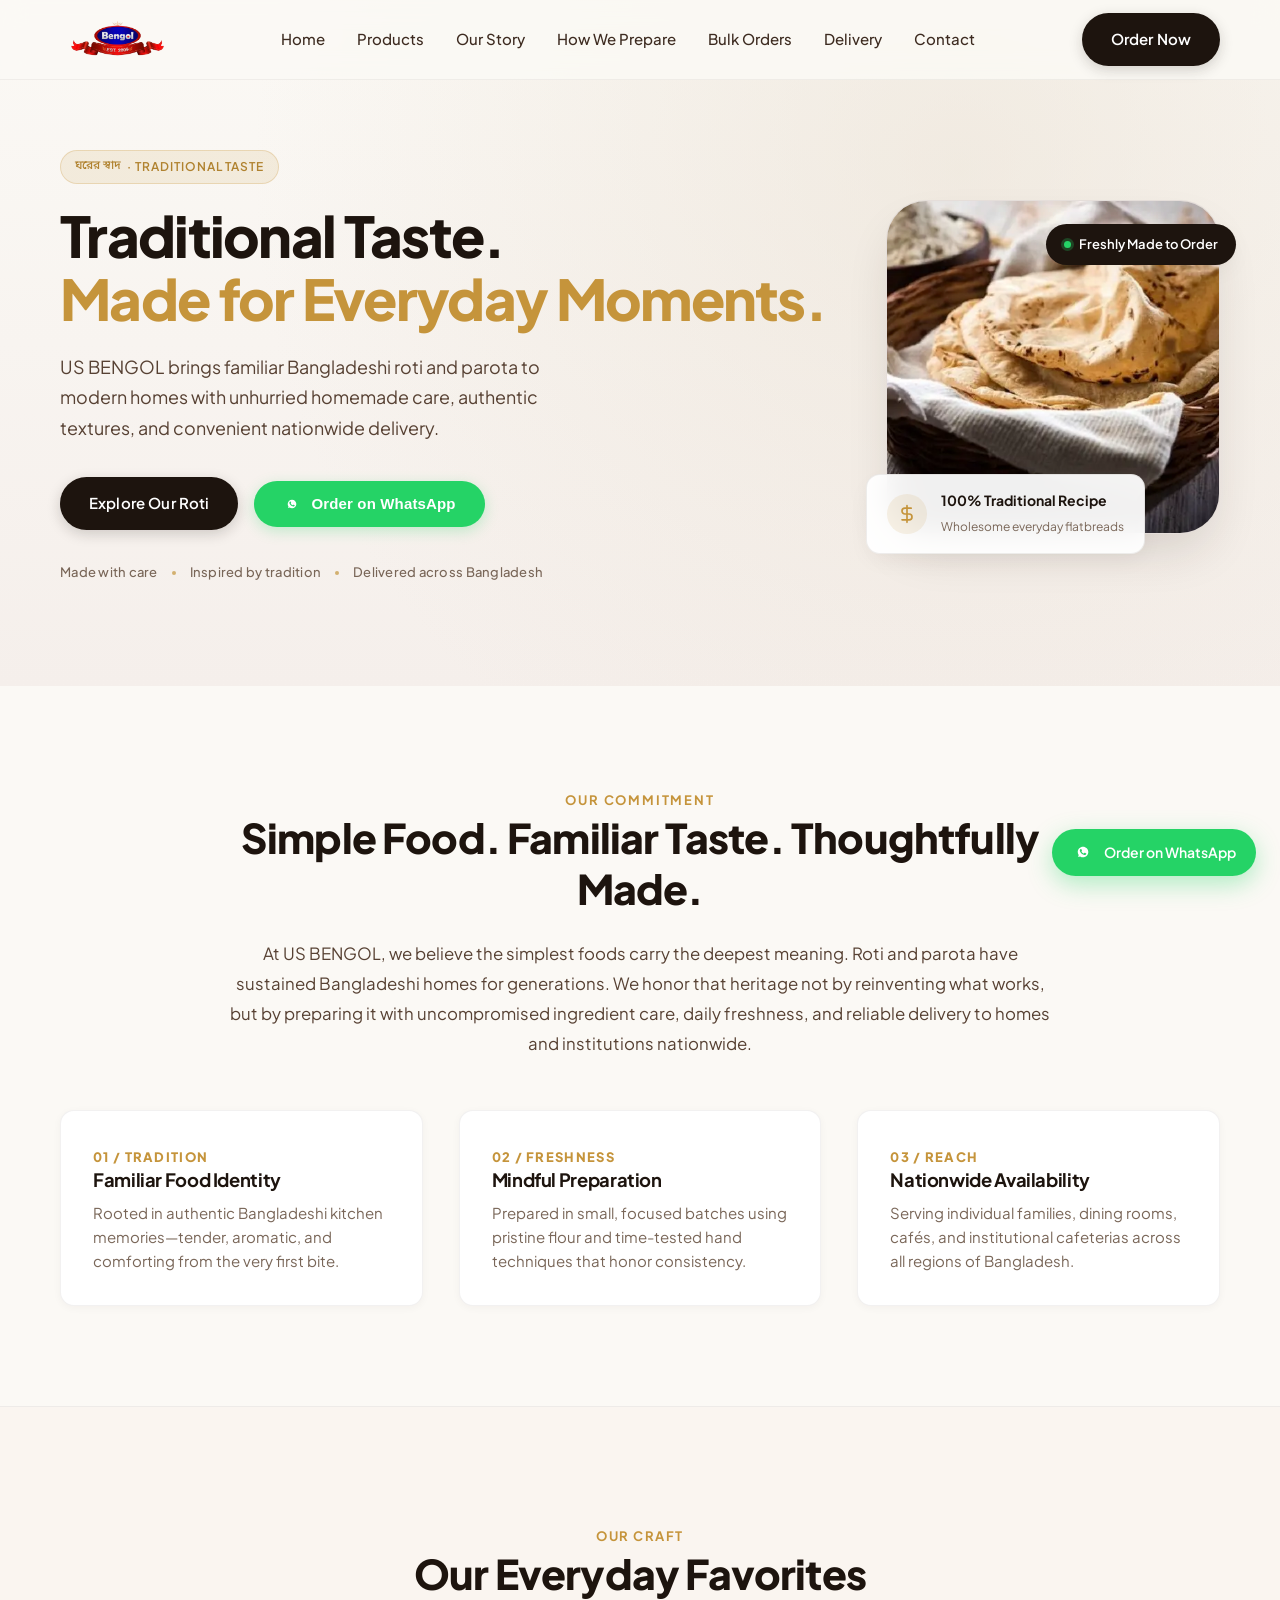
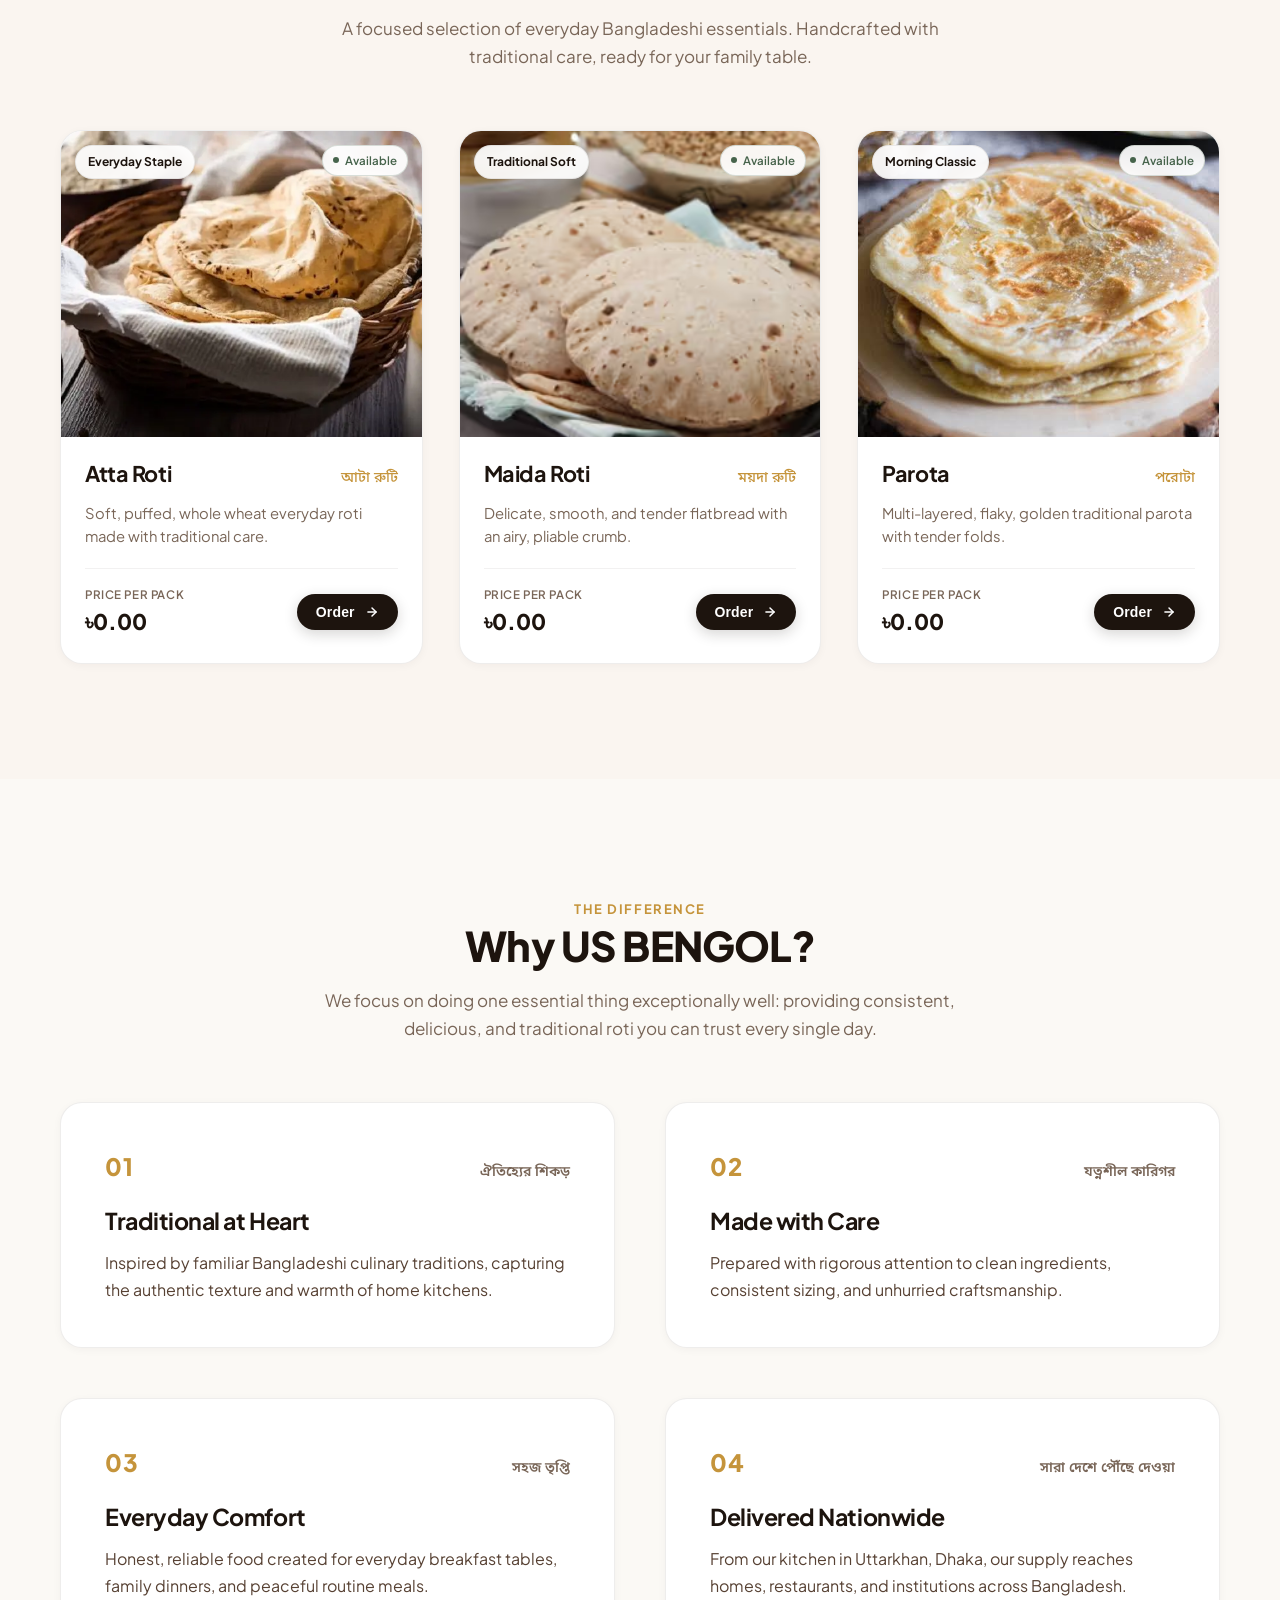
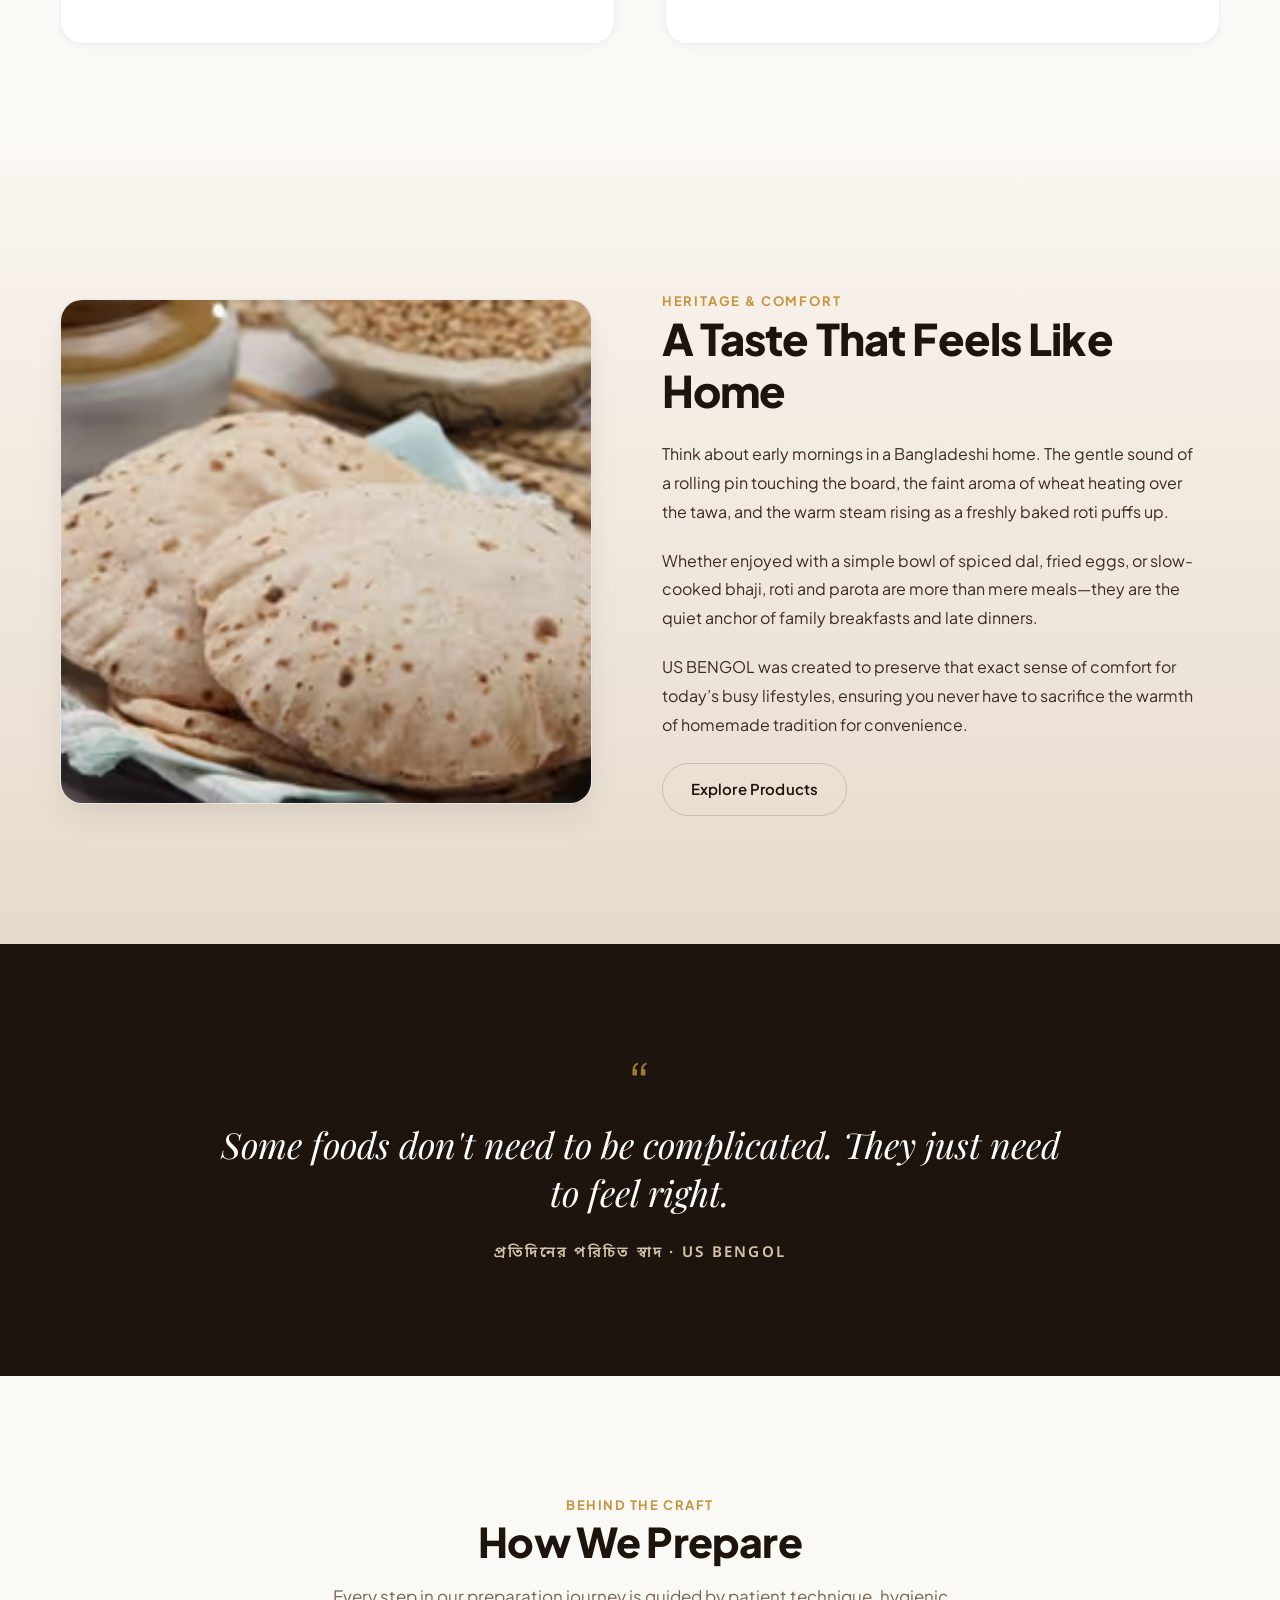
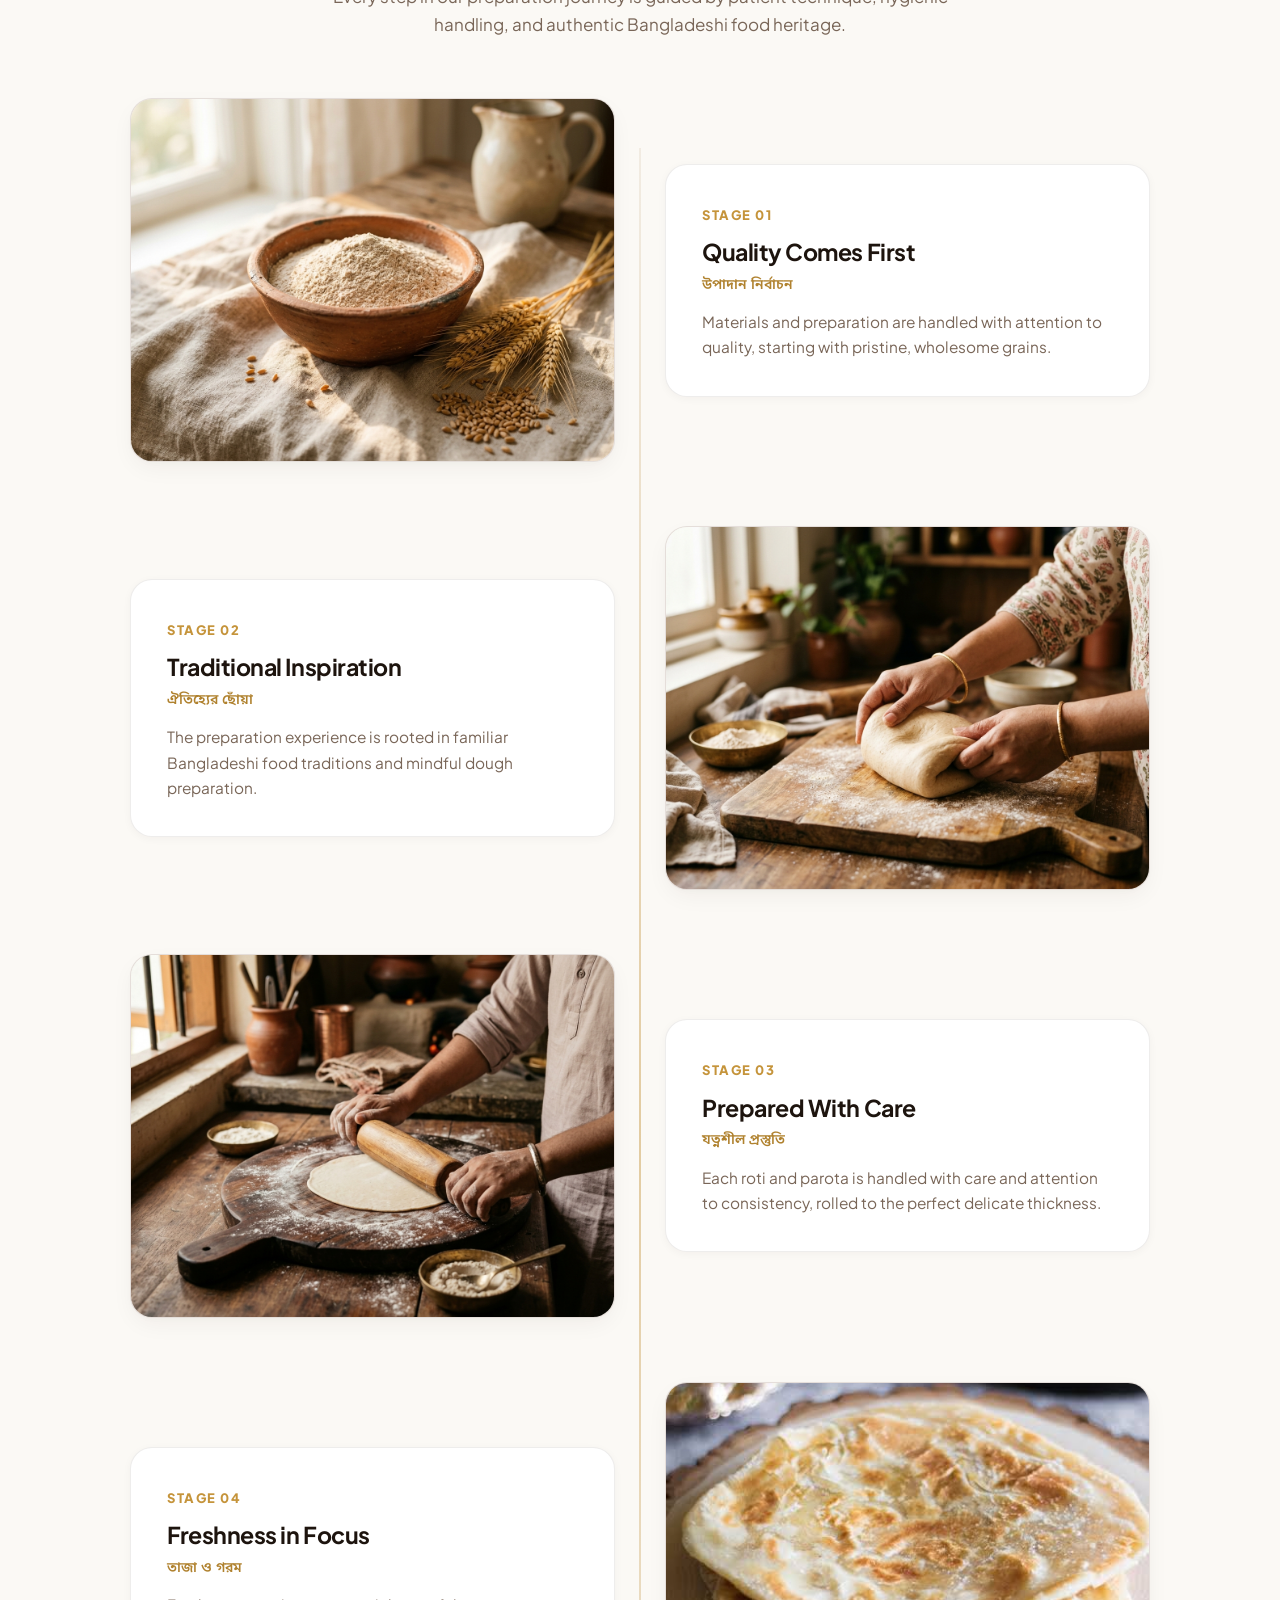
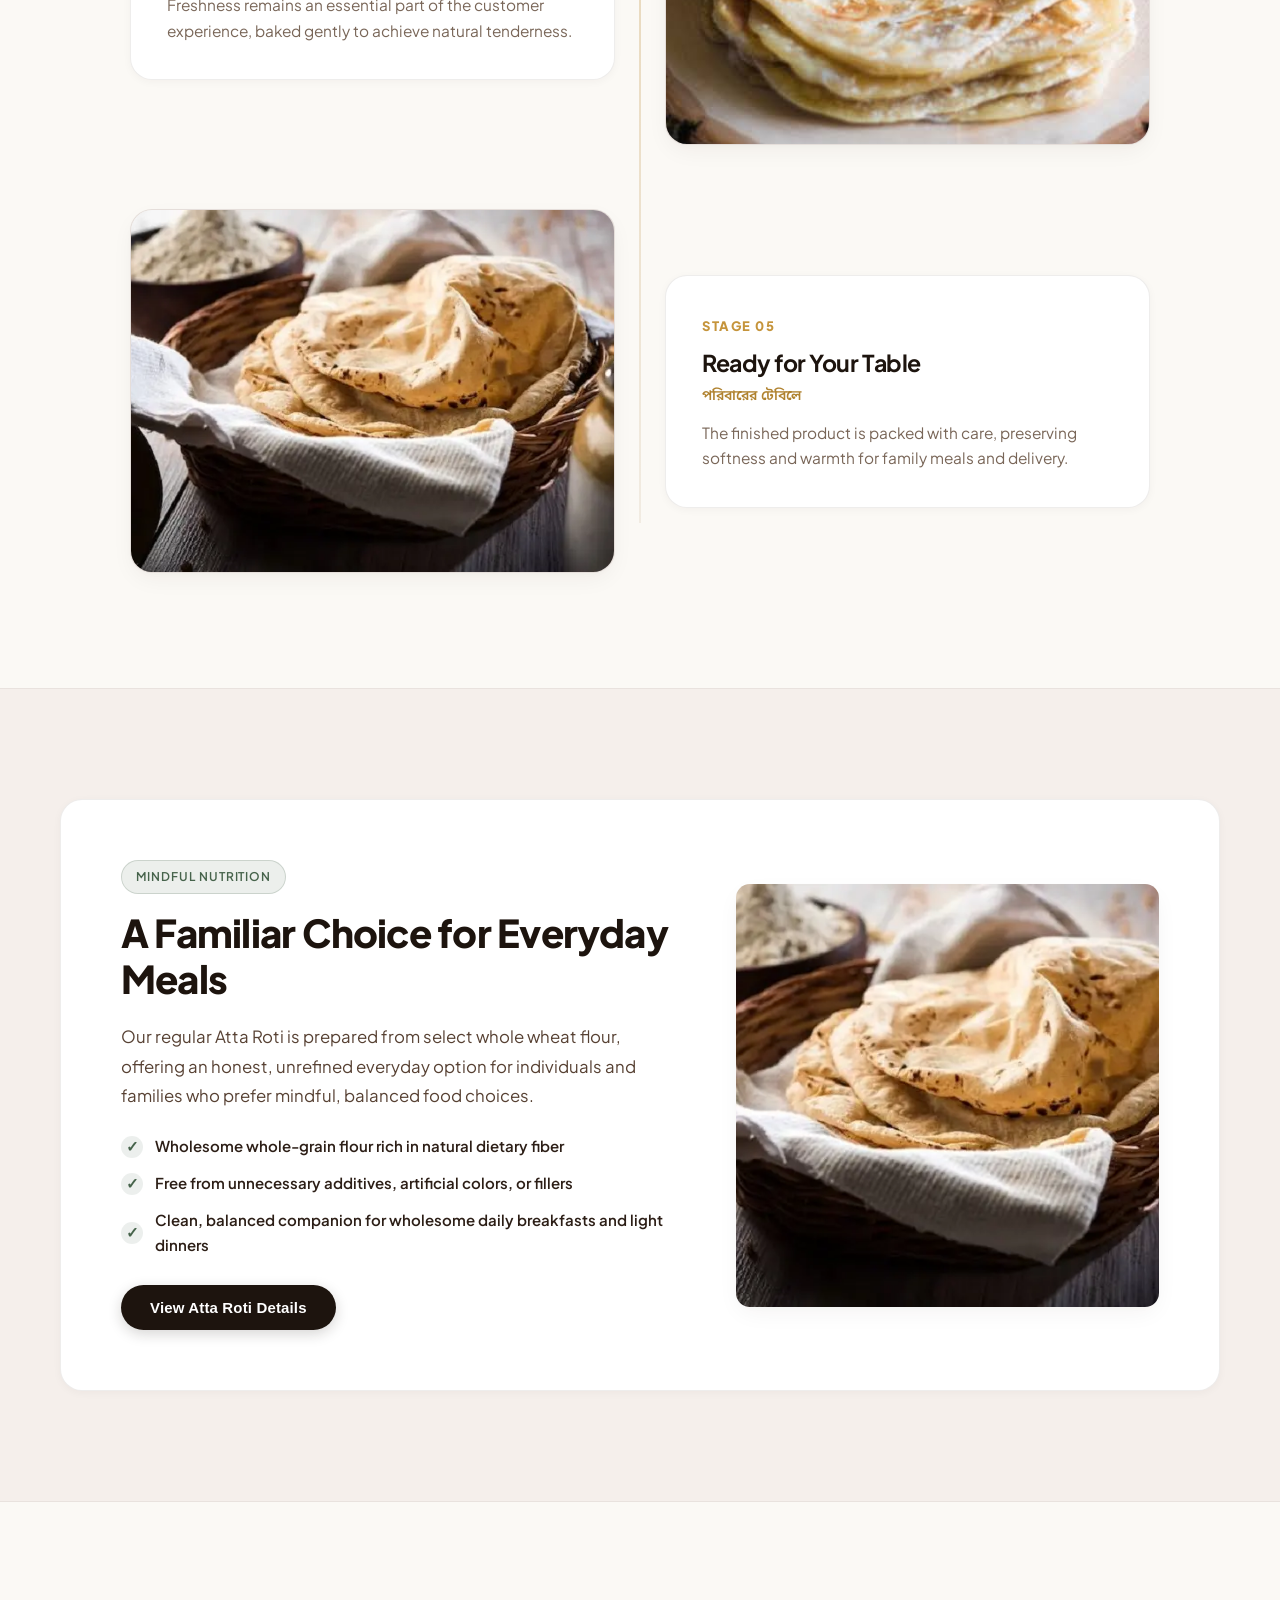
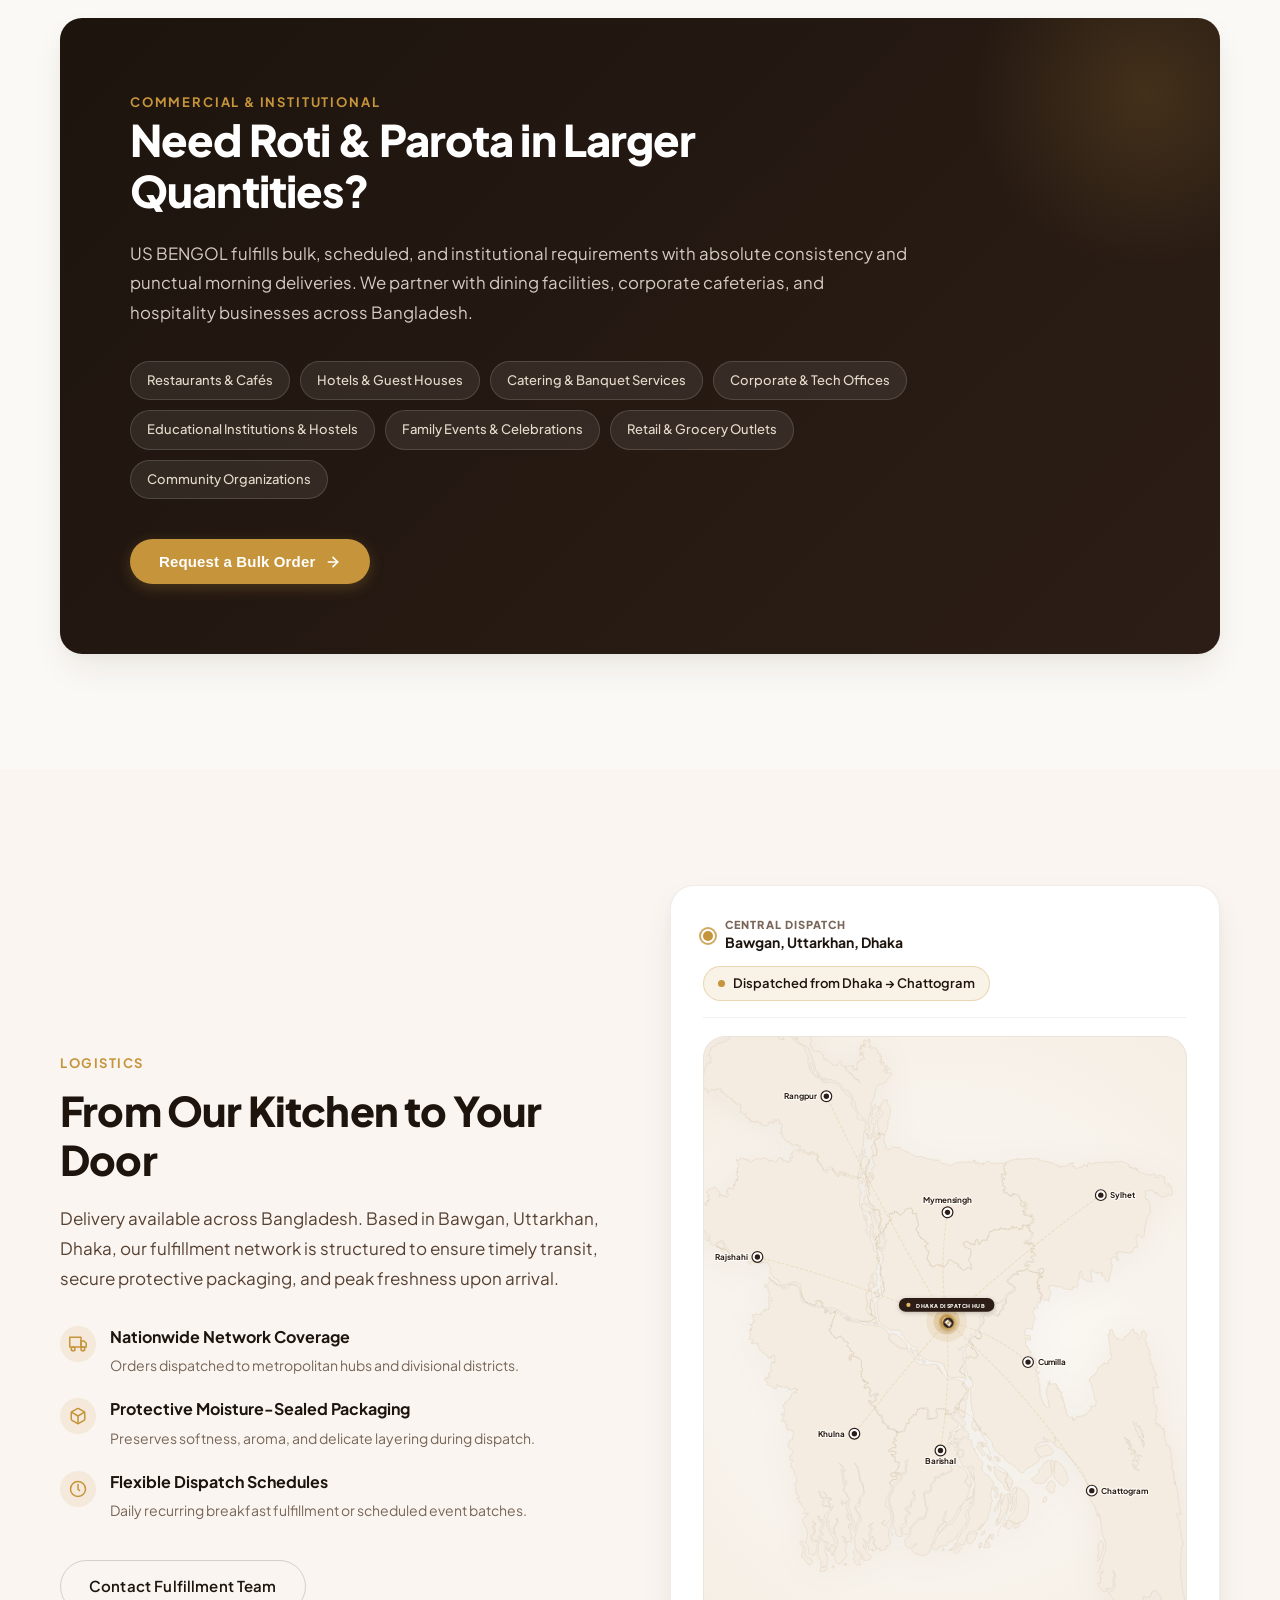
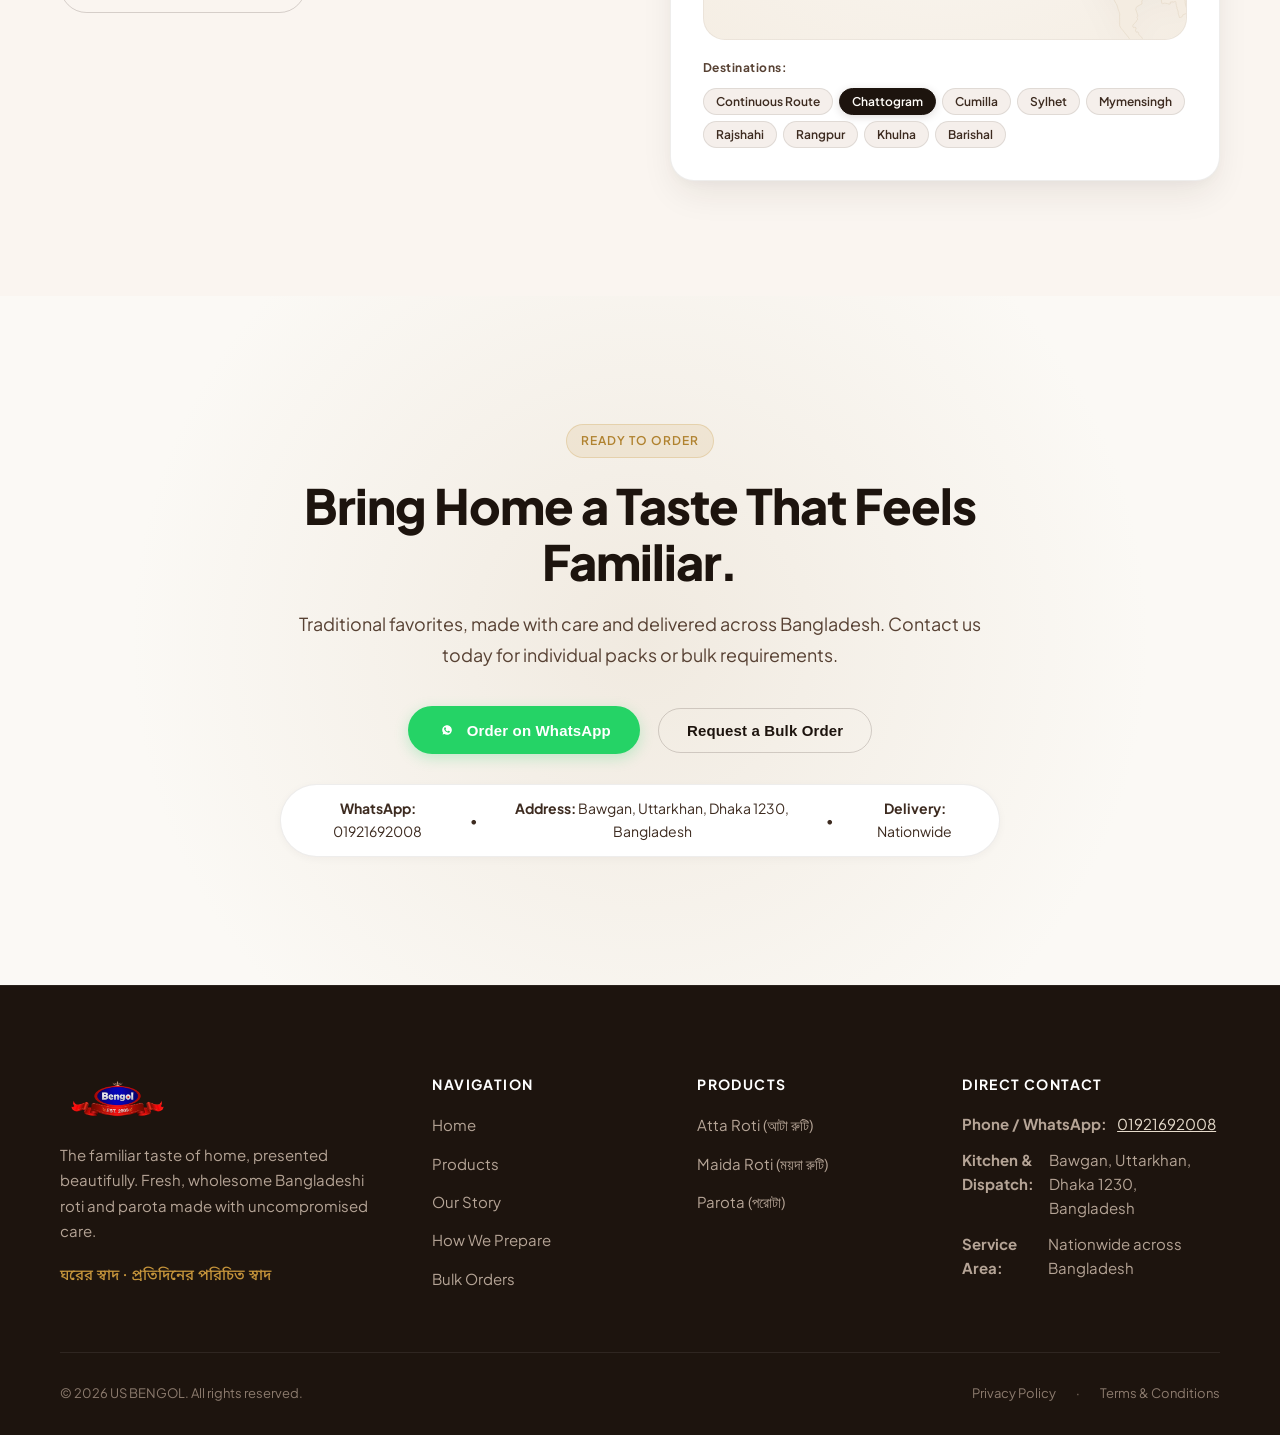
==== index.html @ 01bf0b18 "map change" ====
<!DOCTYPE html>
<html lang="en">
<head>
  <meta charset="UTF-8">
  <meta name="viewport" content="width=device-width, initial-scale=1.0">
  <title>US BENGOL | Traditional Bangladeshi Roti & Parota</title>
  
  <!-- Primary Meta Tags -->
  <meta name="title" content="US BENGOL | Traditional Bangladeshi Roti & Parota">
  <meta name="description" content="US BENGOL brings the familiar taste of homemade Bangladeshi roti and parota to modern dining tables. Freshly prepared Atta Roti, Maida Roti, and Parota delivered across Bangladesh.">
  <meta name="keywords" content="traditional roti, atta roti, maida roti, parota, bangladeshi homemade food, fresh roti delivery bangladesh, us bengol">
  <meta name="author" content="US BENGOL">
  <meta name="robots" content="index, follow">
  <link rel="canonical" href="https://usbengol.com/">

  <!-- Open Graph / Facebook -->
  <meta property="og:type" content="website">
  <meta property="og:url" content="https://usbengol.com/">
  <meta property="og:title" content="US BENGOL | Traditional Bangladeshi Roti & Parota">
  <meta property="og:description" content="The familiar taste of home, presented beautifully. Fresh Atta Roti, Maida Roti, and Parota delivered nationwide across Bangladesh.">
  <meta property="og:image" content="images/logo.png">

  <!-- Twitter -->
  <meta property="twitter:card" content="summary_large_image">
  <meta property="twitter:url" content="https://usbengol.com/">
  <meta property="twitter:title" content="US BENGOL | Traditional Bangladeshi Roti & Parota">
  <meta property="twitter:description" content="The familiar taste of home, presented beautifully. Fresh Atta Roti, Maida Roti, and Parota delivered nationwide across Bangladesh.">
  <meta property="twitter:image" content="images/logo.png">

  <!-- Favicon -->
  <link rel="icon" type="image/png" href="images/logo.png">
  <link rel="apple-touch-icon" href="images/logo.png">

  <!-- Google Fonts: Plus Jakarta Sans & Noto Sans Bengali -->
  <link rel="preconnect" href="https://fonts.googleapis.com">
  <link rel="preconnect" href="https://fonts.gstatic.com" crossorigin>
  <link href="https://fonts.googleapis.com/css2?family=Noto+Sans+Bengali:wght@400;500;600;700&family=Playfair+Display:ital,wght@0,500;0,600;1,400;1,600&family=Plus+Jakarta+Sans:wght@400;500;600;700;800&display=swap" rel="stylesheet">

  <!-- Stylesheets -->
  <link rel="stylesheet" href="css/style.css">
  <link rel="stylesheet" href="css/responsive.css">

  <!-- Structured Data (JSON-LD) for LocalBusiness / FoodEstablishment -->
  <script type="application/ld+json">
  {
    "@context": "https://schema.org",
    "@type": "FoodEstablishment",
    "name": "US BENGOL",
    "image": "https://usbengol.com/images/logo.png",
    "telephone": "+8801921692008",
    "address": {
      "@type": "PostalAddress",
      "streetAddress": "Bawgan, Uttarkhan",
      "addressLocality": "Dhaka",
      "postalCode": "1230",
      "addressCountry": "BD"
    },
    "servesCuisine": "Bangladeshi Traditional",
    "priceRange": "$",
    "hasMenu": {
      "@type": "Menu",
      "hasMenuItem": [
        {
          "@type": "MenuItem",
          "name": "Atta Roti",
          "description": "Traditional whole-wheat roti, soft, puffed and wholesome."
        },
        {
          "@type": "MenuItem",
          "name": "Maida Roti",
          "description": "Delicate, tender white-flour flatbread."
        },
        {
          "@type": "MenuItem",
          "name": "Parota",
          "description": "Crispy golden layered traditional parota."
        }
      ]
    }
  }
  </script>
</head>
<body>
  <!-- Accessibility Skip Link -->
  <a href="#main-content" class="skip-link">Skip to main content</a>

  <!-- =========================================================================
       1. NAVBAR
       ========================================================================= -->
  <header class="navbar" id="navbar">
    <div class="container nav-container">
      <a href="#hero" class="nav-brand" aria-label="US BENGOL Home">
        <img src="images/logo.png" alt="US BENGOL Traditional Food Logo" class="brand-logo-img">
      </a>

      <nav aria-label="Main Navigation">
        <ul class="nav-links">
          <li><a href="#hero" class="nav-link">Home</a></li>
          <li><a href="#products" class="nav-link">Products</a></li>
          <li><a href="#story" class="nav-link">Our Story</a></li>
          <li><a href="#prepare" class="nav-link">How We Prepare</a></li>
          <li><a href="#bulk" class="nav-link">Bulk Orders</a></li>
          <li><a href="#delivery" class="nav-link">Delivery</a></li>
          <li><a href="#contact" class="nav-link">Contact</a></li>
        </ul>
      </nav>

      <div class="nav-actions">
        <a href="#products" class="btn btn-primary">Order Now</a>
        <button type="button" class="mobile-menu-btn" id="mobile-menu-btn" aria-label="Toggle navigation menu" aria-expanded="false">
          <svg width="24" height="24" viewBox="0 0 24 24" fill="none" stroke="currentColor" stroke-width="2" stroke-linecap="round" stroke-linejoin="round">
            <line x1="3" y1="12" x2="21" y2="12"></line>
            <line x1="3" y1="6" x2="21" y2="6"></line>
            <line x1="3" y1="18" x2="21" y2="18"></line>
          </svg>
        </button>
      </div>
    </div>

    <!-- Mobile Drawer -->
    <div class="mobile-nav-drawer" id="mobile-nav-drawer">
      <a href="#hero" class="nav-link">Home</a>
      <a href="#products" class="nav-link">Products</a>
      <a href="#story" class="nav-link">Our Story</a>
      <a href="#prepare" class="nav-link">How We Prepare</a>
      <a href="#bulk" class="nav-link">Bulk Orders</a>
      <a href="#delivery" class="nav-link">Delivery</a>
      <a href="#contact" class="nav-link">Contact</a>
      <a href="#products" class="btn btn-primary" style="margin-top: 10px;">Order Now</a>
    </div>
  </header>

  <main id="main-content">
    <!-- =========================================================================
         2. HERO SECTION
         ========================================================================= -->
    <section class="hero-section" id="hero">
      <div class="container hero-grid">
        <div class="hero-content">
          <div class="hero-micro-tag">
            <span class="badge badge-gold">
              <span class="bengali-accent">ঘরের স্বাদ</span> · Traditional Taste
            </span>
          </div>

          <h1 class="hero-title">
            Traditional Taste.<br>
            <span class="highlight-gold">Made for Everyday Moments.</span>
          </h1>

          <p class="hero-lead">
            US BENGOL brings familiar Bangladeshi roti and parota to modern homes with unhurried homemade care, authentic textures, and convenient nationwide delivery.
          </p>

          <div class="hero-ctas">
            <a href="#products" class="btn btn-primary">Explore Our Roti</a>
            <button type="button" class="btn btn-whatsapp" data-action="whatsapp-inquiry" data-msg="Hello US BENGOL, I would like to order fresh roti and parota.">
              <svg width="18" height="18" viewBox="0 0 24 24" fill="currentColor">
                <path d="M12.031 6.172c-3.181 0-5.767 2.586-5.768 5.766-.001 1.298.38 2.27 1.019 3.287l-.582 2.128 2.182-.573c.978.58 1.911.928 3.145.929 3.178 0 5.767-2.587 5.768-5.766.001-3.187-2.575-5.77-5.764-5.771zm3.392 8.244c-.144.405-.837.774-1.17.824-.299.045-.677.063-1.092-.069-.252-.08-.575-.187-.988-.365-1.739-.751-2.874-2.502-2.961-2.617-.087-.116-.708-.94-.708-1.793s.448-1.273.607-1.446c.159-.173.346-.217.462-.217l.332.007c.106.005.249-.04.39.298.144.347.491 1.2.534 1.288.043.088.072.19.014.305-.058.115-.087.187-.173.289l-.26.309c-.087.086-.177.18-.076.354.101.174.449.741.964 1.201.662.591 1.221.774 1.394.86.173.086.275.072.376-.044.101-.116.433-.506.549-.68.116-.173.231-.144.39-.086s1.011.477 1.184.564.289.13.332.203c.043.072.043.419-.101.824z"/>
              </svg>
              Order on WhatsApp
            </button>
          </div>

          <div class="hero-meta-details">
            <span>Made with care</span>
            <span class="hero-meta-dot"></span>
            <span>Inspired by tradition</span>
            <span class="hero-meta-dot"></span>
            <span>Delivered across Bangladesh</span>
          </div>
        </div>

        <!-- Editorial Hero Visual Composition -->
        <div class="hero-visual-stage">
          <div class="hero-image-wrapper">
            <img 
              src="images/ataruti.png" 
              alt="Freshly prepared US BENGOL Atta Roti in traditional basket" 
              class="hero-main-img"
              loading="eager"
            >
          </div>

          <!-- Subtle Floating Editorial Highlight -->
          <div class="hero-floating-card">
            <div class="hero-card-icon">
              <svg width="20" height="20" viewBox="0 0 24 24" fill="none" stroke="currentColor" stroke-width="2" stroke-linecap="round" stroke-linejoin="round">
                <path d="M12 2v20M17 5H9.5a3.5 3.5 0 0 0 0 7h5a3.5 3.5 0 0 1 0 7H6"/>
              </svg>
            </div>
            <div class="hero-card-text">
              <strong>100% Traditional Recipe</strong>
              <span>Wholesome everyday flatbreads</span>
            </div>
          </div>

          <div class="hero-secondary-chip">
            <span class="chip-dot"></span>
            <span>Freshly Made to Order</span>
          </div>
        </div>
      </div>
    </section>

    <!-- =========================================================================
         3. TRUST INTRODUCTION
         ========================================================================= -->
    <section class="trust-section" id="about">
      <div class="container">
        <div class="trust-statement-wrapper">
          <span class="trust-kicker">OUR COMMITMENT</span>
          <h2 class="trust-headline">Simple Food. Familiar Taste. Thoughtfully Made.</h2>
          <p class="trust-copy">
            At US BENGOL, we believe the simplest foods carry the deepest meaning. Roti and parota have sustained Bangladeshi homes for generations. We honor that heritage not by reinventing what works, but by preparing it with uncompromised ingredient care, daily freshness, and reliable delivery to homes and institutions nationwide.
          </p>
        </div>

        <div class="trust-pillars-row">
          <div class="trust-pillar-item">
            <span class="pillar-num">01 / TRADITION</span>
            <h3 class="pillar-title">Familiar Food Identity</h3>
            <p class="pillar-desc">Rooted in authentic Bangladeshi kitchen memories—tender, aromatic, and comforting from the very first bite.</p>
          </div>

          <div class="trust-pillar-item">
            <span class="pillar-num">02 / FRESHNESS</span>
            <h3 class="pillar-title">Mindful Preparation</h3>
            <p class="pillar-desc">Prepared in small, focused batches using pristine flour and time-tested hand techniques that honor consistency.</p>
          </div>

          <div class="trust-pillar-item">
            <span class="pillar-num">03 / REACH</span>
            <h3 class="pillar-title">Nationwide Availability</h3>
            <p class="pillar-desc">Serving individual families, dining rooms, cafés, and institutional cafeterias across all regions of Bangladesh.</p>
          </div>
        </div>
      </div>
    </section>

    <!-- =========================================================================
         4. PRODUCT SHOWCASE (Atta Roti, Maida Roti, Parota ONLY)
         ========================================================================= -->
    <section class="products-section" id="products">
      <div class="container">
        <div class="section-header">
          <span class="section-kicker">OUR CRAFT</span>
          <h2 class="section-title">Our Everyday Favorites</h2>
          <p class="section-subtitle">
            A focused selection of everyday Bangladeshi essentials. Handcrafted with traditional care, ready for your family table.
          </p>
        </div>

        <!-- Dynamic Product Grid - Loaded from Supabase/Local Bridge -->
        <div class="products-grid" id="products-grid" aria-live="polite">
          <!-- Populated by js/products.js -->
        </div>
      </div>
    </section>

    <!-- =========================================================================
         5. WHY US BENGOL SECTION
         ========================================================================= -->
    <section class="why-us-section" id="why-us">
      <div class="container">
        <div class="section-header">
          <span class="section-kicker">THE DIFFERENCE</span>
          <h2 class="section-title">Why US BENGOL?</h2>
          <p class="section-subtitle">
            We focus on doing one essential thing exceptionally well: providing consistent, delicious, and traditional roti you can trust every single day.
          </p>
        </div>

        <div class="why-grid" id="why-us-grid">
          <!-- Populated from config/content.js -->
        </div>
      </div>
    </section>

    <!-- =========================================================================
         6. TRADITIONAL BANGLADESHI STORY
         ========================================================================= -->
    <section class="heritage-story-section" id="story">
      <div class="container story-grid">
        <div class="story-image-showcase">
          <div class="story-main-card">
            <img 
              src="images/moydaruti.png" 
              alt="Authentic traditional handmade roti served with warmth" 
              class="story-img"
              loading="lazy"
            >
          </div>
        </div>

        <div class="story-content">
          <span class="story-kicker">HERITAGE & COMFORT</span>
          <h2 class="story-headline">A Taste That Feels Like Home</h2>
          <p class="story-text">
            Think about early mornings in a Bangladeshi home. The gentle sound of a rolling pin touching the board, the faint aroma of wheat heating over the tawa, and the warm steam rising as a freshly baked roti puffs up.
          </p>
          <p class="story-text">
            Whether enjoyed with a simple bowl of spiced dal, fried eggs, or slow-cooked bhaji, roti and parota are more than mere meals—they are the quiet anchor of family breakfasts and late dinners.
          </p>
          <p class="story-text">
            US BENGOL was created to preserve that exact sense of comfort for today’s busy lifestyles, ensuring you never have to sacrifice the warmth of homemade tradition for convenience.
          </p>
          <div style="margin-top: 24px;">
            <a href="#products" class="btn btn-secondary">Explore Products</a>
          </div>
        </div>
      </div>
    </section>

    <!-- =========================================================================
         7. VISUAL BREAK / BRAND QUOTE
         ========================================================================= -->
    <section class="brand-quote-section" aria-label="Brand Quote">
      <div class="container">
        <div class="quote-wrapper">
          <div class="quote-mark">“</div>
          <blockquote class="quote-statement">
            Some foods don't need to be complicated. They just need to feel right.
          </blockquote>
          <div class="quote-subline bengali-accent">
            প্রতিদিনের পরিচিত স্বাদ · US BENGOL
          </div>
        </div>
      </div>
    </section>

    <!-- =========================================================================
         8. HOW WE PREPARE (Mandatory 5 Stages with Progressive Animation)
         ========================================================================= -->
    <section class="prep-section" id="prepare">
      <div class="container">
        <div class="section-header">
          <span class="section-kicker">BEHIND THE CRAFT</span>
          <h2 class="section-title">How We Prepare</h2>
          <p class="section-subtitle">
            Every step in our preparation journey is guided by patient technique, hygienic handling, and authentic Bangladeshi food heritage.
          </p>
        </div>

        <!-- 5 Steps with scroll progression and connecting progress line -->
        <div class="prep-timeline" id="prep-steps-container">
          <!-- Populated from config/content.js -->
        </div>
      </div>
    </section>

    <!-- =========================================================================
         9. EVERYDAY ROTI / MINDFUL DIET SECTION (Responsible Health Positioning)
         ========================================================================= -->
    <section class="diet-conscious-section" id="mindful-eating">
      <div class="container">
        <div class="diet-box">
          <div class="diet-content">
            <span class="badge badge-green diet-badge">MINDFUL NUTRITION</span>
            <h2 class="diet-headline">A Familiar Choice for Everyday Meals</h2>
            <p class="diet-text">
              Our regular Atta Roti is prepared from select whole wheat flour, offering an honest, unrefined everyday option for individuals and families who prefer mindful, balanced food choices.
            </p>
            <ul class="diet-checklist">
              <li class="diet-check-item">
                <span class="diet-check-icon">✓</span>
                <span>Wholesome whole-grain flour rich in natural dietary fiber</span>
              </li>
              <li class="diet-check-item">
                <span class="diet-check-icon">✓</span>
                <span>Free from unnecessary additives, artificial colors, or fillers</span>
              </li>
              <li class="diet-check-item">
                <span class="diet-check-icon">✓</span>
                <span>Clean, balanced companion for wholesome daily breakfasts and light dinners</span>
              </li>
            </ul>
            <div style="margin-top: 28px;">
              <button type="button" class="btn btn-primary" onclick="window.USB_Modal.openProductModal('prod-atta-roti')">
                View Atta Roti Details
              </button>
            </div>
          </div>

          <div class="diet-visual">
            <img 
              src="images/ataruti.png" 
              alt="Wholesome Atta Roti for mindful daily meals" 
              loading="lazy"
            >
          </div>
        </div>
      </div>
    </section>

    <!-- =========================================================================
         10. BULK & INSTITUTIONAL ORDERS SECTION
         ========================================================================= -->
    <section class="bulk-section" id="bulk">
      <div class="container">
        <div class="bulk-card-container">
          <div class="bulk-content-wrapper">
            <span class="bulk-kicker">COMMERCIAL & INSTITUTIONAL</span>
            <h2 class="bulk-headline">Need Roti & Parota in Larger Quantities?</h2>
            <p class="bulk-lead">
              US BENGOL fulfills bulk, scheduled, and institutional requirements with absolute consistency and punctual morning deliveries. We partner with dining facilities, corporate cafeterias, and hospitality businesses across Bangladesh.
            </p>

            <div class="bulk-tags-cloud" id="bulk-audiences-cloud">
              <!-- Populated from config/content.js -->
            </div>

            <button type="button" class="btn btn-gold" data-action="open-bulk-modal">
              Request a Bulk Order
              <svg width="16" height="16" viewBox="0 0 24 24" fill="none" stroke="currentColor" stroke-width="2.5" stroke-linecap="round" stroke-linejoin="round">
                <line x1="5" y1="12" x2="19" y2="12"></line>
                <polyline points="12 5 19 12 12 19"></polyline>
              </svg>
            </button>
          </div>
        </div>
      </div>
    </section>

    <!-- =========================================================================
         11. NATIONWIDE DELIVERY
         ========================================================================= -->
    <section class="delivery-section" id="delivery">
      <div class="container delivery-grid">
        <div class="delivery-info">
          <span class="section-kicker">LOGISTICS</span>
          <h2 class="delivery-title">From Our Kitchen to Your Door</h2>
          <p class="delivery-desc">
            Delivery available across Bangladesh. Based in Bawgan, Uttarkhan, Dhaka, our fulfillment network is structured to ensure timely transit, secure protective packaging, and peak freshness upon arrival.
          </p>

          <div class="delivery-features-list">
            <div class="delivery-feature-item">
              <div class="delivery-icon-box">
                <svg width="18" height="18" viewBox="0 0 24 24" fill="none" stroke="currentColor" stroke-width="2" stroke-linecap="round" stroke-linejoin="round">
                  <rect x="1" y="3" width="15" height="13"></rect>
                  <polygon points="16 8 20 8 23 11 23 16 16 16 16 8"></polygon>
                  <circle cx="5.5" cy="18.5" r="2.5"></circle>
                  <circle cx="18.5" cy="18.5" r="2.5"></circle>
                </svg>
              </div>
              <div class="delivery-feature-text">
                <strong>Nationwide Network Coverage</strong>
                <span>Orders dispatched to metropolitan hubs and divisional districts.</span>
              </div>
            </div>

            <div class="delivery-feature-item">
              <div class="delivery-icon-box">
                <svg width="18" height="18" viewBox="0 0 24 24" fill="none" stroke="currentColor" stroke-width="2" stroke-linecap="round" stroke-linejoin="round">
                  <path d="M21 16V8a2 2 0 0 0-1-1.73l-7-4a2 2 0 0 0-2 0l-7 4A2 2 0 0 0 3 8v8a2 2 0 0 0 1 1.73l7 4a2 2 0 0 0 2 0l7-4A2 2 0 0 0 21 16z"></path>
                  <polyline points="3.27 6.96 12 12.01 20.73 6.96"></polyline>
                  <line x1="12" y1="22.08" x2="12" y2="12"></line>
                </svg>
              </div>
              <div class="delivery-feature-text">
                <strong>Protective Moisture-Sealed Packaging</strong>
                <span>Preserves softness, aroma, and delicate layering during dispatch.</span>
              </div>
            </div>

            <div class="delivery-feature-item">
              <div class="delivery-icon-box">
                <svg width="18" height="18" viewBox="0 0 24 24" fill="none" stroke="currentColor" stroke-width="2" stroke-linecap="round" stroke-linejoin="round">
                  <circle cx="12" cy="12" r="10"></circle>
                  <polyline points="12 6 12 12 14 14"></polyline>
                </svg>
              </div>
              <div class="delivery-feature-text">
                <strong>Flexible Dispatch Schedules</strong>
                <span>Daily recurring breakfast fulfillment or scheduled event batches.</span>
              </div>
            </div>
          </div>

          <div>
            <a href="#contact" class="btn btn-secondary">Contact Fulfillment Team</a>
          </div>
        </div>

                        <!-- Premium Bangladesh Delivery Map Visualization -->
        <div class="delivery-map-card" id="delivery-map-card">
          <!-- Dispatch Status & Origin Header -->
          <div class="delivery-map-header">
            <div class="map-origin-badge">
              <span class="origin-pulse-pip" aria-hidden="true"></span>
              <div class="origin-text-group">
                <span class="origin-tag">CENTRAL DISPATCH</span>
                <span class="origin-city">Bawgan, Uttarkhan, Dhaka</span>
              </div>
            </div>
            <div class="map-status-pill" id="delivery-status-pill" aria-live="polite">
              <span class="status-indicator-dot" aria-hidden="true"></span>
              <span class="status-label" id="delivery-status-label">Routing across Bangladesh</span>
            </div>
          </div>

          <!-- Map Stage Container -->
          <div class="delivery-map-stage" id="delivery-map-stage">
            <svg id="bd-delivery-map-svg" class="delivery-map-svg" role="img" aria-label="Map of Bangladesh showing US BENGOL delivery coverage from Dhaka" xmlns="http://www.w3.org/2000/svg" viewBox="70 120 780 980" width="100%" height="100%">
  <defs>
    <!-- Premium Golden Brand Route Glow -->
    <filter id="route-glow" x="-30%" y="-30%" width="160%" height="160%">
      <feGaussianBlur stdDeviation="3.5" result="blur"/>
      <feMerge>
        <feMergeNode in="blur"/>
        <feMergeNode in="SourceGraphic"/>
      </feMerge>
    </filter>

    <filter id="package-shadow" x="-50%" y="-50%" width="200%" height="200%">
      <feDropShadow dx="0" dy="2" stdDeviation="3" flood-color="#1D140E" flood-opacity="0.35"/>
    </filter>

    <linearGradient id="routeGrad" x1="0%" y1="0%" x2="100%" y2="100%">
      <stop offset="0%" stop-color="#C5943B" stop-opacity="0.9"/>
      <stop offset="100%" stop-color="#E5B963" stop-opacity="1"/>
    </linearGradient>
  </defs>

  <!-- Geographic Boundaries & Divisions -->
  <g class="map-landmass">
    <g id="bd-territories"><g id="Territories">

    <g id="Rangpur">

      <path d="M358.8,270.3c-.3625-.1347-.8452-.3227-1.1-.4535-1.6.6186-2.3-.504-3.7-.557-1.4-.85-2.6-2.0-4.3-2.1-.6822-.3837-1.5-.4992-1.0.5014.6.4,1.5.2854,1.2,1.4-.2891.6-.7313,1.8.4173,1.1.5315-.7449,1.1,1.1.92.3-.2627-1.4,1.0.98.4,1.6-.302,1.0-.2652,2.2-.5784,3.2-.3344,1.6-2.4,1.6-3.7,1.9a8.1,8.1,0,0,1-2.1.1269c-.2666.3-.4276.7-.6733,1.0a7.8,7.8,0,0,1-2.9,2.6,1.2,1.2,0,0,0-.1773.1,4.5,4.5,0,0,1,1.1-1.6c.6058-.9148,1.7-1.4,2.2-2.3a2.1,2.1,0,0,0,.3236-1.0,7.3,7.3,0,0,1,.53-1.5,11.4,11.4,0,0,1,1.3-2.1c.9775-1.3.2079-2.9-.1524-4.3a3.4,3.4,0,0,1-.35-1.2,3.3,3.3,0,0,1,.0021-.7074,3.3,3.3,0,0,1,.88-1.9,3.5,3.5,0,0,1,.5427-.4815,1.7,1.7,0,0,0,.2137-.2007,1.8,1.8,0,0,0,.4315-1.2c.0415-.8911-.2352-1.9.2191-2.7-.1136-.1788-.2239-.36-.336-.54-.0782-.1261-.1592-.25-.2346-.3782-1.3-1.8-1.3-4.0-1.3-6.1a2.0,2.0,0,0,1,.0607-.961c.2712-.916,1.0-1.7.8576-2.7-.13-.7877-.3347-1.6-.4174-2.5-.0116-.1171-.0286-.2348-.0344-.3512,0-.77.0-.0153,0-.023a4.5,4.5,0,0,1,.1224-1.4,3.3,3.3,0,0,1,.1955-.5059c.0217-.476.0-.979.1-.1448a3.1,3.1,0,0,1,.4176-.61c.4885-.5107.0-1.1,1.5-1.6a7.0,7.0,0,0,1,3.6-2.4c.3115-.6993.6-1.4.8866-2.1a10.0,10.0,0,0,1,.5368-1.1c.7663-1.1,1.5-2.4,1.0-3.8a2.8,2.8,0,0,0-1.5-1.9,16.2,16.2,0,0,1-1.6-1.0,9.0,9.0,0,0,1-1.4-4.5,8.8,8.8,0,0,1,1.4-5.2c.574-1.4,2.2-2.1,2.2-3.7.343-1.7,2.4-2.3,3.6-3.3a3.1,3.1,0,0,1,2.3-.7727,13.4,13.4,0,0,0,2.0-.053c.1623-.789.3-.1676.5-.2562a.7677.8,0,0,1,.1012.0c.6607.3.6127,1.7.2171,2.3a2.5,2.5,0,0,0,.5528,3.4c1.3.9689.0,2.7,1.9,3.9a.7264.7,0,0,0,.408.4c.2432.1.5221.1.7322.2s.3512.3.3186.7c.5807,1.2.5644,2.8,1.2,3.9a7.7,7.7,0,0,1,.4787,3.1,17.6,17.6,0,0,1-.1346,2.8,19.6,19.6,0,0,1-1.3,3.5c-.23.4.141.8.1765,1.1a5.9,5.9,0,0,1-.5786,3.1,3.5,3.5,0,0,0-.9026,2.6c-.841.8.3143,1.9-.6128,2.4-.8394.5-2.7.5615-1.7,1.9.3082,1.3,1.3,2.6,1.1,3.9-.1247.8-.2687,2.0-1.1,2.0a1.4,1.4,0,0,1-.7741,2.2,11.7,11.7,0,0,1,.1213,3.1c.321.6.7417,2.4-.2267,2.5a31.1,31.1,0,0,0-2.1,3.4,1.9,1.9,0,0,1-.3412.7c-.6734,1.2-.4649,2.7-1.2,3.9A4.8,4.8,0,0,0,358.8,270.3Z" class="map-division" data-division="Rangpur" />

      <path d="M214.7,108.9c-1.3.1-2.7-.1783-4.0-.424.2.4141.4.8272.6,1.2a11.7,11.7,0,0,0,.5213,1.3c.245.1.4.1.654.2.79.0.185.0.265.0a19.1,19.1,0,0,0,2.6,3.9c1.5,1.9,3.8,2.8,5.9,3.8,1.6,1.6,3.8,1.8,5.8,2.5a11.8,11.8,0,0,1,1.2.44,12.0,12.0,0,0,1,2.5,2.8,14.3,14.3,0,0,1,1.5,3.0,20.4,20.4,0,0,0,1.3,4.6c.469.1.846.2.1364.3a5.4,5.4,0,0,0,1.1,1.4h0c.2809.6.52,1.3.7524,1.9a21.2,21.2,0,0,0,2.0,4.5,13.4,13.4,0,0,0,.835,2.8c2.0,2.5,1.9,5.8,3.2,8.5,1.2,2.8.9456,6.0,2.0,8.8.4362,2.9,3.6,3.8,4.9,6.1a6.7,6.7,0,0,1,.8569,3.1c.1682,1.3.4385,2.5,1.8,3.1,2.5.8953,4.5,3.2,7.4,2.5a16.6,16.6,0,0,0,5.0,2.1,30.2,30.2,0,0,0,3.1.6082,41.2,41.2,0,0,1,8.3,1.4c2.7,1.0,4.9,3,7.1,4.8,3.5.9963,5.2,4.5,6.8,7.4,1.4,2.3,2.6,4.4,5.7,4.3,3.0-.0129,5.1,2.3,6.9,4.5.2818.4.5566.7.8255,1.1,1.7,2.9,3.7,5.8,4.7,9.0a5.3,5.3,0,0,0,.4773,1.9c1.1,2.5,3.6,4.4,3.1,7.4a8.2,8.2,0,0,0,.6635,5.3,13.2,13.2,0,0,0,1.5,2.5,26.1,26.1,0,0,0,1.6,2.7,20.8,20.8,0,0,1,2.3,4.2c.8888,2.7,3.2,4.4,5.4,6.0h0a8.8,8.8,0,0,0,.5983.7c1.5,1.5,3.4,2.4,4.7,4.1,1.8,2.3,2.2,5.2,3.5,7.7.4915-.627.0-1.2,1.4-1.9,1.0-1.9-1.4-3.5-.8937-5.4.5456-1.7,1.5-3.3,1.9-5.0a16.2,16.2,0,0,0,.9686-5.0c.38-1.5,1.3-2.9.9883-4.5a10.0,10.0,0,0,1,.8-4.1c.1967-.5579.4-1.1.5675-1.7a6.4,6.4,0,0,0-.0819-3.3,9.9,9.9,0,0,1-.3945-3.4,4.3,4.3,0,0,1,.37-1.9,7.5,7.5,0,0,1,1.8-2.4,30.2,30.2,0,0,0,1.9-3.0,6.8,6.8,0,0,0,.7954-2.6c.1916-.467.4-.9323.6-1.4.8278-1.7.7206-3.6.8164-5.4a12.8,12.8,0,0,1,.23-2.4c.013-.689.0-.1393.0-.2079.0-.436.0-.86.0-.1294a13.3,13.3,0,0,1,.7375-2.4,10.8,10.8,0,0,1,.5219-1.3,3.4,3.4,0,0,0,.3588-1.6,2.0,2.0,0,0,0-.0579-.3063c-.01-.0432-.0108-.0855-.0245-.129a1.7,1.7,0,0,1-.1028-.2885c-.35-1.4,1.7-2.0,1.4-3.5a8.7,8.7,0,0,1,1.5-1.2,4.9,4.9,0,0,0,.9651-.8147,2.5,2.5,0,0,0,.5-.9082h0v-.0006c.4372-.2247.9-.466,1.3-.6944.1-.458.2-.951.3-.1392a18.3,18.3,0,0,0,1.8-.5032,12.1,12.1,0,0,0,2.4-1.1,4.1,4.1,0,0,1,1.7-.3289,5.4,5.4,0,0,0,2.8-.4814,9.3,9.3,0,0,0,2.8-1.4c-.7643-1.1.3665-1.4.8649-2.3.4-1.2,1.9-1.7,1.7-3.0.6592-.8066,1.6-1.3,2.0-2.4.2609-.6319,1.1-1.1,1.6-1.9.4487-.8009,1.9-1.3,1.6-2.4a19.4,19.4,0,0,1,1.5-3.4.3733.4,0,0,0-.1289-.1771c-.01-.0084-.0285-.0141-.04-.0221a.98.0,0,0,0-.2091-.1168,3.8,3.8,0,0,0-2.3.0006,12.6,12.6,0,0,1-3.8.5993c-.194.4-1.2.5772-1.6.4167-.1916-.0837-.2136-.2594.2-.5512.0-.1319-.069-.21-.23-.2579-.4025-.12-1.2-.0557-1.7-.1881a.8888.9,0,0,1-.2586-.1059c-.23.2-.383.2-.4824.1a.8373.8,0,0,1-.1705-.6209c.07-1.2,1.3-1.3,2.2-.8566a2.2,2.2,0,0,1,.3656.2c.4164.1,2.2.7849,1.2.0952-.9-.5787.5-1.0-.2821-1.5.0357-1.1-2.2-1.6-.2464-2.3,1.4.1733,2.8.741,4.1-.2863,1.0.2384,1.1-1.4.66-1.6-.1-.0582-.2247-.0451-.3693.1h0a3.2,3.2,0,0,0-1.1-.83c-.2623-.1471-.5481-.298-.8342-.4526-.1555-.084-.3075-.17-.46-.2577a5.5,5.5,0,0,1-1.2-.8406,4.5,4.5,0,0,0-1.4-3.2,3.7,3.7,0,0,1-.5306.6,6.1,6.1,0,0,0-.5889,3.0c.4166.4.4913.8.358,1.1a2.6,2.6,0,0,0,1.3,1.1,4.7,4.7,0,0,0-1.2,1.6c-.6514.6-1.3,1.5-2.3,1.6a5.5,5.5,0,0,0-2.8.3933,4.8,4.8,0,0,1-.9147.4c.9564-2.3,5.1-1.8,4.6-4.6-.0039-.0433-.0016-.0863-.0048-.13a1.6,1.6,0,0,1-.2815-.137,1.2,1.2,0,0,1-.4678-.1392c-1.1-.5758-2.4-2.7-.8906-2.4-.1362-1.2.7453-2.3.0256-3.4-1.3-.4975-.2243-1.6-.3381-2.4-1.2-.7919-.4339-2.8-1.9-3.4-.937,1.1-.71,3.3-2.1,4.3h.0007v.1482h-.06a.6469.6,0,0,1-.3852.5l-.943.1h-.134l-.135.1H352.5v-.1481h-.1348l-.1351-.1481-.1348-.1481v-.2962h.1348l.11.1a1.4,1.4,0,0,1,.4927-.09c.5242-.5956.6-1.7,1.4-2.4a.9559.0,0,0,0-.0642-1.6.82.8,0,0,0-1.1.2031c.4335.9-.4133,1.3-.7277,1.1-.1432-.1057-.1766-.3545.1-.7746a1.1,1.1,0,0,0-.396-.3869c-.7787-.4-1.5,1.2-2.0.9445a.6783.7,0,0,1-.2716-.3189.6.5728,0,0,1,.1191-.33c.3511-.86,1.3-.799,1.8-1.4.2652.1.9776-.5261.4-.7375a1.3,1.3,0,0,0-.3458-.061h0c.1391-.3556-.2913-1.3.4851-1.2.5626.1.8211-.2046,1.3-.1479.1-.442.8.12.7-.5916-.5314-.3572.1-.5-.0528-.8849a.2948.3,0,0,1-.814.1v.0356H353.6v-.2962h.27v.0845c.137.0.2.0.344.0.2717-.2694-.5911-1.3-.3073-1.6.155-.2794.1-.4368.0-.5067-.1608-.1159-.5584.0-.8189.2h0c-.4656-.7313,1.3-1.6.5456-2.5a1.0,1.0,0,0,0-.3244-.2226c-.7-.2761-1.0,1.0-1.7,1.3-.0072-.001-.01-.0049-.0166-.0062-.67-.1149.0-1.1-.1432-1.5-.17-.6706.9-.9248.5-1.5a.4943.5,0,0,1-.37-.0019c-.2894-.13-.2915-.5639.4-.5639.3-.4848-.1565-.8307-.632-1.1-.183-.0961-.3711-.1792-.5285-.2486a2.9,2.9,0,0,1-1.5.6286h0a1.7,1.7,0,0,0-.832-.8494,1.0,1.0,0,0,0-1.3.219h0c-1.2-.49-.1-1.6.4621-2.2.346-.74,1.2-1.5.8843-2.2-.1348-.8391-.3939-1.2-.6856-1.3-.35-.1856-.7472-.0975-1.0-.26-.2388-.1354-.4-.445-.3932-1.2-.3474-.9218-.698-2.3-1.7-2.6a1.3,1.3,0,0,0-.448-.0662c-1.1.1623-1.7.1685-3.0.3364-.2587.2-.439.3-.5671.3-.47-.1257-.2374-1.6-.5777-1.8a.239.2,0,0,0-.25.0v-.0005h0a.5437.5,0,0,0-.2978-.5709c-.3029-.131-.7353.1-.8.7.2369,1.0-.6389,2.7-1.5,2.3a.8743.9,0,0,1-.182-.1073,3.3,3.3,0,0,0-1.5-1.4c-1.0-.5382-2.3-.7867-3.3-1.3h0c1.5-.6009,2.9-.3807,4.4-.6476.7-.3994.6-.5762.3-.6991a12.5,12.5,0,0,1-1.2-.3756.7.7134,0,0,1-.2425-.19c-1.4-1.2-1.4-3.5-2.8-4.4a1.1,1.1,0,0,1,.8071-2.0,1.2,1.2,0,0,1,.5927.6c.22-.116,1.4-1.0,1.2-1.1a.8041.8,0,0,0-.3685.1c-.3674.6-.7315.7-1.0.5145a2.5,2.5,0,0,1-.8339-2.0c-.1092-.6433-.0421-.77.1-.6907a9.5,9.5,0,0,0,.9027.6.6638.7,0,0,0,.4743.0c.3872-.227.4-.3484.2-.4321-.1869-.1-.5829-.1461-.754-.2545-.1432-.09-.13-.2243.3-.47.2.17.1-.7066-.03-.8763-.0347-.0563-.0706-.0341-.984.1-.1978.3-.3519.4-.4764.4-.373-.13-.4775-1.6-.68-1.8-.09-.0842-.2.1-.3608.7-1.5.3815-.1367,2.6-1.4,2.5-1.0.0516-2.2.3244-3.1-.1792a2.4,2.4,0,0,1-.862-.7992,1.2,1.2,0,0,1-.8666-.1752,12.7,12.7,0,0,1-1.1-.9632c-.5261.2-.1949.0-.1693,1.3-.7357.8.8125,1.0-.0714,1.6-.42.6-.3381.8-.94.9.2038.1.52.1.7525.2s.38.3.247.7c-.3654,1.2.77,2.1,1.5,2.7,1.1.8416-.8758.7-.1984,1.2.67.3-.2628.4-.6015.3-.564-.1388-1.3-.6648-1.3-1.0a.6861.7,0,0,0-.3179-.8831c-.466-.276-1.2-.1416-.8043.7a4.6,4.6,0,0,1,.5149.2c.3088.1-1.0-.0363-.7924.7.417.7.284.0.6214,1.1.2539.1.5622.2.8819.3a2.0,2.0,0,0,1,.3218.2c.212-.6707.9-.7844,1.7-.4394a2.7,2.7,0,0,1,.32.2.8714.9,0,0,1,.8812-.1212,1.8,1.8,0,0,1,.7034.8c-.7467.4-.2931,1.6-1.3,1.2-.0006,1.4-.9173,1.3-1.8.9351a4.8,4.8,0,0,1-.5412-.2929.5.5056,0,0,0-.1754-.6932h0a.5123.5,0,0,0-.0536-.0277c-.2771-.1491-.6679-.18-.782-.2668-.0957-.725.0-.1841.5-.4364.3-.3648.3-.6186.1-.7584-.491-.3074-1.8-.0635-1.8.7631-.932.6-.245.7-.3667.6a1.0,1.0,0,0,1,.0516-1.3.5985.6,0,0,0-.27-.2746c-.5576-.2533-1.4.7179-1.9.3916a.9155.9,0,0,1-.3284-.6071c-.4556.4-.3646.6-.936.7.2327.1.5978.2.8637.3a.6131.6,0,0,1,.2958.2c-.7316-.406-1.0.9217-.509,1.2.1705.1.43.1.7914-.1337a1.0,1.0,0,0,1,.2771.1c.3334.2-1.3.3452-.9172,1.1-.9853.1-.7867.7-.5166,1.4-.1486.3-.2439.3-.3113.3-.1686-.0442-.1629-.7048-.3758-.8644a.1691.2,0,0,0-.061-.0274L320,125.7a.1934.2,0,0,0-.862.0c-.125.2-.2485.3-.3777.2-.2585-.1014-.54-.596-.9031-.7588a.5609.6,0,0,0-.6115.1c-1.7.8753,1.4.7271.4,2.0-.112,1.7-.2664,3.2,1.0,4.6-.1316-.2384.1-.3244.3-.233a.68.7,0,0,1,.3587.8c-.5-.1473-.5361.2-.8938.1-.1241.3.155.6.49.8.43.2.952.1.8263-1.1.1529-.51.3-.6088.5-.5068.4.2032.8,1.2,1.2,1.3.1915.1.3709-.983.5-.6892.1-.75.4-.9364.7-.8159a1.9,1.9,0,0,1,.7011,2.0c-.659.9-2.2,2.5-3.4,1.8-.4234.4-.7.4-.9123.2-.34-.2017-.5169-.7835-.871-1.0a.5791.6,0,0,0-.4908-.6.7.7113,0,0,0,.1792.5c.1014.1.19.2.1493.2a3.5,3.5,0,0,1-.67.1.4122.4,0,0,1,.2176-.0068c.5.1.7833,1.1-.7.9-1.8.6012,1.3,1.6,1.6,2.3.1289.4.2223.6.2935.6.2135.1.2272-1.0.402-1.4.94.6,1.6-.185.5-.9868.1-.5273.3-.6108.5-.5226.2.1056.5.4586.7.5886.2.1.3833.1.5164-.4093-.1857-.9708.5-1.1,1.0-.8392a1.2,1.2,0,0,1,.611,1.0,2.2,2.2,0,0,1,.2425.1c1.0.4851-.9741.9.2074,1.7a1.4,1.4,0,0,1,.4.1c.6778.3-.3161,1.1-.4783,1.3-1.1,2.3,2.9,2.3,2.7,4.3l-.809.2a4.3,4.3,0,0,0-2.5.1913h0a1.4,1.4,0,0,0-.2626-.1827c-.8291-.4486-1.1.9-1.8,1.3a.7822.8,0,0,1-.7972.3.7687.8,0,0,1-.3677-1.1,1.2,1.2,0,0,1-.814-.0419,2.8,2.8,0,0,1-.9393-.9231c-1.2.7352.8,1.4,1.1,1.9-.0731,1.0-1.4.9817-2.0,1.5-.2814.9-2.2-.0585-1.5.9548a.6546.7,0,0,1,.1726.1.7473.7,0,0,1,.0864,1.3.5793.6,0,0,1-.4325-.0689c-.216-.1366-.3215-.411-.5174-.56a.4993.5,0,0,0-.3869-.0954c.208.9-1.4,1.2-.4738,2.2.3472,1.4-1.6-.5641-1.1.7709-.355.0,1.1,2.5-.0256,3.2.4165.1.4167.5.36.9.367.1,1.4,1.8.4146,2.5.4362,1.1.8,1.9.32,2.8v-.0007h0a.6836.7,0,0,0-.4975-.5485,1.2,1.2,0,0,0-.8327.1h0a.7583.8,0,0,0-.3254-.5748c-.1419-.0589-.2835.1-.3249.5a.5286.5,0,0,1,.2606.1c.5736.4.8453,1.8-.2776,2.0a1.1,1.1,0,0,1-.6868.0c-.66-.2586-.0563-1.8-.4056-2.3-1.3-.1914-.0892,1.9-1.6,1.9.328.9-.3545,1.0-1.2.7653a9.6,9.6,0,0,1-1.2-.4687c-.8931-.4335-1.6-1.1-.7767-2.2.3676-.4153.3-.608.1-.7513a1.3,1.3,0,0,0-.13-.0735c-.1241-.0618-.2662-.119-.3933-.19a1.1,1.1,0,0,1-.1761-.12c-.0085-.1406-.4536-1.2.1347-.8877-.3584-1.4,2.2-.9857,1.8-2.1a.3717.4,0,0,1-.4484-.0128c-.2873-.23-.4212-.8842-.8777-1.0a.6709.7,0,0,0-.3165-.0088c-.6495-.1342-.7272.2-.5134.3.1285.1.3617.0.64-.2275v.0006h0c.2231.6-.62.6-1.2.3119a1.1,1.1,0,0,1-.4406-.3844c-.1969.2-.3523.2-.4931.2a2.6,2.6,0,0,1-.27-.1685.3.3175,0,0,0-.4349.0h0a.622.6,0,0,0-.3714-.4549,1.6,1.6,0,0,0-1.7.9109,3.8,3.8,0,0,1-2.6-.05,2.9,2.9,0,0,1-.75-.4382c-.6665.5-.8569,1.4-1.9,1.6-.7689-.0974-1.6.0679-2.4.0a2.6,2.6,0,0,1,.61,2.2c1.6,1.8,3.6,3.3,4.4,5.6.8816,2.3,3.5,2.4,5.5,3.3,2.3,1.1,1.9,4.6,4.4,5.8,1.8,1.2,2.7,3.8,5.0,4.1,2.8-.5611,3.2,2.6,3.8,4.6a2.8,2.8,0,0,0,1.2,1.5,9.7,9.7,0,0,1-3.9-4.3c-1.4-1.8-4.3-1.2-6.0-2.8a50.2,50.2,0,0,1-3.6-5.8c-.921-2.3-3.3-2.8-5.4-3.4-1.4-2.0-3.8-2.5-5-4.6-1.1-2.1-1.6-4.5-2.6-6.6-.0426-.0885-.0767-.185-.116-.2765a15.7,15.7,0,0,0-1.3-.974,2.4,2.4,0,0,0-.7248-.2755,5.6,5.6,0,0,1-2.4-.4733,1.2,1.2,0,0,1-.7467-.8493c.0881-.4242.1-2.0.91-2.6a2.0,2.0,0,0,0,.19-.8455,2.7,2.7,0,0,1-.3-1.3,2.6,2.6,0,0,0-1.2-1.3c-.1325-.1549-.2026-.2124-.244-.2214-.1412-.3.1.5992-.1807.6-.7579.9-3.1-.3493-2.7,1.2a2.7,2.7,0,0,1-2,2.5c-2.1.28.4,2.0-.4941,3.2h0a1.6,1.6,0,0,0-.2574-.15c-.08-.0379-.1731-.0731-.268-.1076-.025-.009-.0448-.02-.0707-.0283a3.9,3.9,0,0,0-2.5-.0692h0c-.1619-.1931-.271-.2729-.3573-.2868-.26-.0415-.3158.5-.9909.4a10.5,10.5,0,0,0-1.7.1981h0a1.0,1.0,0,0,0-.4873-.382c-.4648-.18-1.0-.0931-1.5-.3338a1.0,1.0,0,0,1-.2525-.1885c.3871-.2732.5-.37.4-.412-.0867-.0554-.4307-.0135-.6518-.16a.4029.4,0,0,1-.1369-.15c-.1665.3-.2886.4-.3915.3-.2317-.1931-.3661-1.1-.691-1.2a.2205.2,0,0,0-.08-.75.8.7783,0,0,1-.3194.2l.0011-.0011-.15.0a.4518.5,0,0,1,.3194-.1975c.3743-.4057-.1311-1.1-.595-1.3a.4125.4,0,0,0-.4747.0h0c-.503-.227-.6171-1.7-1.5-1.9a1.1,1.1,0,0,0-.45.0,2.1,2.1,0,0,1-1.0-.2781c-.9187-.5091-1.6-1.6-2.6-2.0a.9765.0,0,0,1-1.2.6633c-.0292-.0085-.0581-.0186-.0866-.03-.0869-.0209-.175-.0455-.2648-.0747-.2128-.0691-.4325-.1558-.653-.2339-.1454-.0515-.2908-.0984-.4352-.1349a1.5,1.5,0,0,0-.92.0h0c.1763-.9749.3-2.0.5249-2.9a1.1,1.1,0,0,0-.29-.2832.4.4134,0,0,0-.0976-.0394c-.0094-.0027-.02-.01-.0289-.0115-.5267-.1084-.79,1.2-1.6.8759-.5184-.16-1.6-.1021-2.2-.3463a.7349.7,0,0,1-.5567-.8772,4.6,4.6,0,0,1,1.7-4.1c.3191-.557.2-.8279-.1041-.9391a4.4,4.4,0,0,0-2.0.1917h0c-.5668-.3184.0-1.8-.9454-2.3a.47.5,0,0,0-.248-.3429c-.2316-.12-.5515-.0677-.6975-.123-.0733-.0276-.1032-.082-.0566-.1981-.3281-.2929-.1811-.6458-.3431-.6265.1-.301.1-.4616.0-.55-.1761-.1759-.6585-.0631-1.1-.2054a.8731.9,0,0,1-.5278-.4727,1.8,1.8,0,0,0-1.1-1.6,1.8,1.8,0,0,0-.7479-.0706h0a.984.0,0,0,0-.31-.1854c-.6384-.2321-1.4.2748-2.1-.106a1.4,1.4,0,0,1-.3488-.2721c-1.2-.537-1.5.8-2.6.4878h0q-.2152-.1089-.4331-.2172a11.3,11.3,0,0,0-1.3-.5717l-.0055-.0021a4.4,4.4,0,0,0-1.9-.26h0l-.0054-.1307-.1194-.0341a1.1,1.1,0,0,1-.7518.0c-.6368-.2408-.7021-1.2-1.1-1.5a.4386.4,0,0,0-.4542.0h0c-.7653-.7417-.9588-2.7-1.4-3.8.7711-.197,1.9-.63,1.2-1.1a1.7,1.7,0,0,0-.1922-.0944q-.1118-.0471-.2564-.0942h0a.7754.8,0,0,0-.4162-.7856c-.438-.2236-1.1-.1424-1.5-.3123-.2649-.1211-.3741-.37-.1294-.95a2.1,2.1,0,0,1-.3267-.14c-1.4-.778-.06-2.6-.0079-3.9.3067-1.1,3.0-2.4.7207-3.3a16.1,16.1,0,0,1-.4418-3.7c.1808-.45.1-.6424-.1415-.7277a6.0,6.0,0,0,0-.887-.1046c-.19-.045-.2578-.1633-.0169-.5051a.22.2,0,0,1-.2117.0c-.3382-.1787-.2216-1.5-.8534-1.8a.6757.7,0,0,0-.3835-.022h0c-.2415-.3411-.9757-.6644-.8222-1.9,1.0-.8566.0-1.7-1.0-2.2l-.0465-.0228c-.0881-.0445-.1759-.0873-.2627-.1276-.3635-.1687-.7054-.3-.9353-.3807h0c.0422-.3711-.009-.5043-.1032-.5355-.1514-.0494-.413.2-.5783.1-.0621-.0321-.1107-.1062-.1348-.2519a.63.6,0,0,0,.015-1.0c-.1325-.06-.2717.0-.2838.4a.3206.3,0,0,1-.2292.0c-.4038-.1778.1-1.6.3574-2.0,1.3-.5879-.61-.61-.1-1.6.7779-.3466.6-.5367.2-.7149-.0592-.0278-.1221-.0555-.1878-.0833-.108-.0458-.2191-.0928-.3233-.1425l-.0407-.019c-.1905-.0947-.3448-.2017-.3757-.3371.7-.592.6-2.3,1.1-2.2.1063.0.24.2.4185.4-.47,1.6,1.3,1.4,1.1,2.7.597.1.5926,2.0,1.1,2.2.1763.1.4118-.482.7-.465-.4334-1.2,1.7-1.3,1.2-1.9-.861.3-.1819.3-.2688.3-.2172-.1072-.3787-.8836-.1946-.7724a.5968.6,0,0,1,.154.2c.4267.1.3494-.38.1-.5753a.5256.5,0,0,0-.1051-.452.4.4421,0,0,0-.0836-.36.5.5344,0,0,0-.4651.2h0c-.2582-.6287,2.8-.0611,1.4-1.3.2112-.2326.2-.3041.1-.3183-.17-.0235-.63.1-.8995-.0756h-.0006c1.1.4377,1.6-1.2,1.0-1.5a.5191.5,0,0,0-.5089.0c-.16.5-.8061.4-1.1.1936-.2077-.1216-.1859-.2665.5-.1754a.7737.8,0,0,0-.3143-.2639c-.7995-.349-2.0,1.0-2.7.5353h0a1.6,1.6,0,0,0-.6281-1.4c-.2194-.13-.4391-.0682-.5582.4-.3253.3-.5748.3-.761.2a1.5,1.5,0,0,1-.461-1.1c-.4756.1-.5738.6-.9226.9-.5.8-.28.7-.643.5l-.0154-.008c-.1056-.0544-.2191-.11-.3346-.1562-.0372-.0149-.0739-.0329-.1116-.0442-.02-.0062-.0411-.005-.0616-.01a.755.8,0,0,0-.171-.0273c-.01,0-.2.0-.3.0a.5211.5,0,0,0-.1989.0l.0006,0h-.002c.4-.2664,1.2-1.4,1.9-1.5-.0253-.9345,1.7-1.3.5578-1.9.3535-1.0-.331-2.6-.7848-2.8.8645-.6057.7-.9181.2-1.1-.3621-.17-.8862-.2832-1.2-.4337h0a.5249.5,0,0,0-.2062-.2181c-.3874-.21-.9561.3-1.2.0823-.0874-.0693-.1184-.2409-.0588-.6,2.0.6825,1.9-1.5,1.6-2.7,1.2-.4007-.4383-1.7.8758-1.8.2187-.4813.2-.67-.0483-.7179-.3382-.0786-1.1.237-1.5.25a.3971.4,0,0,1-.5587.2c-.3219-.1331-.496-.5448.3-.4765.6-.48.6-.7458.4-.8582a2.3,2.3,0,0,0-1.9.4,3.0,3.0,0,0,1-.1469.7c-.04-.248.0-1.0-.4059-1.3a.5534.6,0,0,0-.5769.1h0a.6508.7,0,0,0-.2063-.3375c-.2781-.1751-.5715.6-.922.4a.3944.4,0,0,1-.0892-.0693c.0778-.2.1-.3118.2-.3761l.0032-.0064c.0143-.282.0-.461.0-.539.0-.137.0-.18.0-.0111a.5169.5,0,0,1-.507.1c-.1.0-.3.0-.434.0a.6065.6,0,0,1-.856.1.7135.7,0,0,1-.1138.1.5186.5,0,0,1-.952.0.655.7,0,0,1-.2908.0c-.1038.5-.2346.6-.3975.6-.1863-.0814-.4147-.3929-.6936-.5541a.6172.6,0,0,0-.39-.932.5.537,0,0,1-.26-.44.5.5042,0,0,1-.1007-.0477c-.0345-.0182-.0674-.0379-.1017-.0561a.5327.5,0,0,0-.4342-.04c-1.3-.4682-1.3.7764-2.0.9385h0a3.0,3.0,0,0,0-.53-1.5.8544.9,0,0,0-.4694-.8092c-.4544-.2409-1.1-.1073-1.1.5371a.9294.9,0,0,1-.4618-.039c-.3416-.18.6-.8443.5-1.3a.7242.7,0,0,0-.3672-.6517c-.5848-.2765-1.7.3741-2.3.1667-.2647-.092-.4263-.3533-.3918-.9409.1-.3812.1-.5575-.1083-.624-.38-.15-1.3.2565-1.5.1281-.0885-.0426-.108-.1444-.0169-.346-1.3.1055.3.56-.1307,1.2a1.0,1.0,0,0,1,.3326.1c.4745.2-.1119.8-.4328.7-.1252-.0426-.2092-.183-.1729-.4777.0-.4679-.1222-.6922-.3534-.81-.37-.1884-.94-.1043-1.3-.3077a.545.5,0,0,1-.259-.38c-.7947-.4095.3-1.2-.0942-1.5a.5738.6,0,0,0-.2618-.07h0c-1.2-1.1.5381-1.0.4388-2.1-.2561.0-.3722.0-.4093-.0371-.1125-.1623.5-.6455.1-.9347-.2467.1-.38.2-.4527.1-.1808-.13.0-.6649-.189-.6363a.4686.5,0,0,0-.1841.1c-.735.4-.1368.5-.214.4-.1237-.0793-.2833-.51-.5789-.6919a.5178.5,0,0,0-.3944-.678.9.8716,0,0,1-.3932.0c-.6056-.1644-.2413-1.2-.89-1.5a.98.0,0,0,0-.4182-.0311l-.0123-.0061a1.8,1.8,0,0,0-.3517-.1752c-.6893-.23-.31.8.1122,1.3a1.5,1.5,0,0,1,.4516.0c.108.0.174.0.275.0a.63.6,0,0,1,.1162.0c.4762.2-.2279.0-.9684.6a1.1,1.1,0,0,1-.1853-.11,2.4,2.4,0,0,0-.5063-.3249c-.3678-.1507-.3678.2-.439.7-1.2-.1844-.9393.8-.3471,1.3-1.1.49,1.3,1.6-.1722,1.6-1.2.2069-.1934,2.0-1.7,1.4h-.0006a1.1,1.1,0,0,0-.7123-1.1c-.884-.4346-2.2-.1268-1.1.8256a2.2,2.2,0,0,1,.7078.0c.5166.2-.9434.8-1.6.5692-.3029,1.3.9746,1.3,1.4,1.9-.4532,2.5-2.6.61-4.1,1.4h0a.9636.0,0,0,0-.26-.1724c-.4371-.1764-.3866.6-.22.8a.4238.4,0,0,0,.2191.0h0c.473.3.1269.4.2276.5.3357.2.9-.5547,1.3-.3859.1.5.2.184.3.4516.2,1.2.19,2.9-.9915,3.3-.7385.4-.583.6-.2093.8a4.6,4.6,0,0,0,.7623.3c.4234-.1481.7-.1255.8-.33.2.1708.1.5928-.4079.7-1.5.0612-1.4,1.4-.6465,1.8-.146.1.136.1.66.1.1587.0.5377-.2481.6-.2069a.7242.7,0,0,1,.4.0c.44.2-.1405,1.1-.1213,1.1.94.0.1142-.892.4-.4267.4-.5239.7-.57.0-.3879.4.2572.9.9815,1.3,1.2a.7513.8,0,0,0,.1569.1c.8468-.2114,2.5.8776,2.2-.8451.1-.72.3-.864.6-.7466a1.4,1.4,0,0,1,.7032.8,1.6,1.6,0,0,1,.21.1c.8777.4-.7889,1.0-1.2,1.4.1565.6-1.1,1.6-.6264,1.9a1.1,1.1,0,0,0,.6262.0c.1119-.3.8-.4072,1.1-.2652.2.851.3.26.1.5373-1.3-.5335-1.4,1.6-.41,2.1a.9093.9,0,0,0,.203.1h0a1.5,1.5,0,0,0,.3136.3c.5488.3-.0609-1.4.711-1.2a5.3,5.3,0,0,0-.3091-2.5c-.0327-.55.1-.61.2-.5234.1.721.3.2464.5.3248s.2782.1.3282-.2517h0a1.7,1.7,0,0,0,.2542.2c.53.3.6611-.2093,1.2-.1545h0a.956.0,0,0,0,.4534.7c.4931.2,1.2-.4276,1.6-.2114a.4535.5,0,0,1,.1152.1c-.3022.5.76,2.1.2556,1.8a1.2,1.2,0,0,1-.123-.0876,1.7,1.7,0,0,0-.54-.3828c-.653-.2268-.1476,1.4.4023,1.7.22.1.4469.1.61-.419h.0005a1.1,1.1,0,0,0,.3909.2c.2738.1.6166.2.903.3a.7437.7,0,0,1,.4292,1.2c-.0411,1.5-2.4.0509-.9447,1.4.8145,1.5-.6375.6-1.5.2446-.3956.2-.6021,1.6-.2725,2.3-.1846.6-.661.8.1808.9.3462.1.9444.0,1.3.1561.2.857.3.2622.3.63.1-.4139.2-.5575.2-.5379.2.413.2.8728-.16,1.3a.6577.7,0,0,0,.2215.4c.4034.2,1.1-1.0,1.3-1.3-.1669-1.0.1917-1.3.5915-1.1a1.5,1.5,0,0,1,.8386,1.3c-.651.6.1308.9.3885,1.0.5676.2,1.4-.55.5-1.2-.9308-.5906.4-1.4.6888-2.1a.9673.0,0,0,1,.6725.1c.5.4-.7737,1.8-.24,2.5-.7247.7-.5322,1.2.0515,1.5a1.6,1.6,0,0,0,.2726.1c.4976.2,2.1.9278,2.4.3424a.9747.0,0,0,1,.343-.0613c.1433.0-.7807.5-.45.8a.424.4,0,0,0,.1095.1h0c-.1759.3.2979.8.6618,1.0.2831.1.4993.0.2909-.591.5.1,1.3-1.7.8721-1.8a.36.4,0,0,0-.2679.0c-.341.5-.1976.8-.3047.8s-.158-.2993.0-.9054a4.0,4.0,0,0,1-.3859-.1654c-.6123-.317.6-.2111.3-1.0.358-.3765.6-.3867.8-.2653.2.1415.4.4626.6.59a.2748.3,0,0,0,.2773.0c.2677-.1336.4-.16.5-.1126.4.1873-.2865,1.5.2682,1.9a.5146.5,0,0,0,.1653.1h0c1.1,1.3-.78.8-1.0,1.4a2.0,2.0,0,0,1,.6155.1c1.1.4409.2,1.9.6858,3.0-.8459.4.6626,1.3-.36,1.2h0a1.8,1.8,0,0,0-.4294-.35c-.96-.5327-1.6.8062-1.7,1.8.8074.5.2052,1.5-.9769.8h0a.3027.3,0,0,1-.0372-.0179c-.1988-.0691-.3024-.3065-.4658-.4136a.2919.3,0,0,0-.2054-.0481c-.2221.3-.3962.3-.5578.2-.2586-.1509-.4856-.6127-.8273-.7441a.5431.5,0,0,0-.4407.0c-.1345.0-1.4.1748-1.8,1.1h0a.395.4,0,0,0-.1871-.4385A1.6,1.6,0,0,0,214.7,108.9Z" class="map-division" data-division="Rangpur" />

      <path d="M341.2,285.6a3.0,3.0,0,0,1-1.6,1.8c-1.4.5207-3.0,1.2-2.7,3.0a8.7,8.7,0,0,0,.5754,4.0c.4472,1.3,1.0,2.5,1.4,3.8.2063.5.4284,1.1.65,1.6a4.7,4.7,0,0,1,.3463,1.6c.6.0-.8.0,0,.376.0,1.2-.2378,2.5-.24,3.8a4.6,4.6,0,0,1,1.2.2973h3.3c1.7-.0059,1.1-2.1,1.4-3.1a5.0,5.0,0,0,1-.2622-1.9,5.9,5.9,0,0,0-.1336-2.0c.82-.3428,1.8-1.8,1.0-2.7-.31-1.6-1.9-2.4-1.9-4.1-.621-.8312.0-2.6-.5643-3.0-.7648-.7514-.7465-2.5-1.4-3.5.1-1.0-.731-1.8-1.0-2.7a1.1,1.1,0,0,1-.349-.2944,3.4,3.4,0,0,0,.877.8A3.4,3.4,0,0,1,341.2,285.6Z" class="map-division" data-division="Rangpur" />

      <path d="M213.9,299.1c1.0-.7894,2.4,1.2,2.7-.7752,1.4.2025.5-1.9,1.8-.92.3.3143,3.1,2.5,2.2,1.3.6034.9,1.9.6639,2.4,1.5,1.4.2635,1.0-.847,1.5-1.5,1.5.3446,2.2,2.2,3.1,3.5,1.4-.3628,1.5,2.3,2.1,1.9,1.0.24,2.3-.75,3.4.355.1-.5321.6-2.5,1.3-1.9.1666,2.2,4.3,1.4,2.7-.7083l.2525.0c1.3-.6233,2.1.3147,3.4.5455,1.2.4336-1.2,1.0-.4175.9,1.2-.0058,1.3,1.1,2.3,1.5.8509-.37.5.9422,1.0.8913.3-1.2.98,1.1,1.0-.1709,1.2.651,1.4-1.6,2.6-.6586-.2.9.1156,2.4,1.5,2.1.1535,1.1-1.8,1.7-1.7,2.8.3886.8-.11,1.3-.4129,2.0a1.9,1.9,0,0,1,.0173,1.9c-.12.9-1.7.86-1.5,1.10.0.1168,2.0.2355,2.3,1.2.2146.3-.1048,1.8,1.3,1.7-.16.4.2033.6.5568.4.6982-.189.0,1.7,1.5.6345.2.7212.3,1.7,1.3,1.8-.546.3-.1690.0-.7183,1.2-.9554.2-.0593,1.1.57.7.4041.5,1.4-.1938,1.7.4663a19.1,19.1,0,0,1,1.1,2.7c.72.8,1.2,1.7,1.9,2.5.19.9-.1654,1.8.3515,2.7-.0928,1.1,1.0,1.2,1.9,1.1.7958-.4774.1.79.8.8925.0-.0044,1.7.7351,2.6.9831-.0268-.2245.3-.2129.3-.4507a11.6,11.6,0,0,1,1.5-3.8c1.2.1141.7-2.0,1.8-1.3-.0079-1.6,1.3.3013,2.0-.1846,1.4.8434,1.3-1.4,2.4-.915,1.1-.8591,1.8.37,1.7,1.5,1.3.56.6,2.3-.6734,2.3-.335.9,1.5-.5772,1.5.8875,1.1-1.6,1.2.4609,2.3.8875-.3516,1.3,1.9.16.7,1.5-.5251,1.2.38,2.2.5339,3.4.5928.6,1.7-.4147,2.4.6267.9.5327,2.1,1.3,1.9,2.2.2578.3.9356,1.7.95.4.1806-.8663-.2755-3.0.8891-3.4,1.0.6456,2.0.1648,1.1-1.0-1.2-1.5.8276-.728,1.6-.8735.1-1.5,1.5-.7176,1.2.3211,1.6-.6.4,2.1,1.6,2.1a1.4,1.4,0,0,1,1.8-1.5c.323.6,1.2,1.5,1.4.5256-1.1.1955-.2-.8858.6-.5044.8-.7753.9-.2141,1.2.3361-.6384.0-1.3,2.6-.0768,3.2a2.2,2.2,0,0,0-.0647-1.6c.1175-1.1,1.2.7992,1.5.3664,1.0-.1471.4,1.1-.1015,1.2a2.6,2.6,0,0,0,1.9-.198c.0668-1.2,1.0-.71,1.8-.8425,1.5-.6488,1.5.7745,1.8,1.7,1.1.1633,1.6,1.1,2.5,1.5a2.6,2.6,0,0,0,3.7.0163q.0859-.855.2-.1781c.0155-.2.0-.322.0-.0524-.152.0-.338.0-.493.1-.209.2.5712,1.2,1.2.8752.7-.62,1.6.24,2.2.312.6.5656,1.2.0924,1.9.2943.9.6758,1.2-.6617,2.1-.1914.8.3953-.0379-.4678.5-.6159a.7474.7,0,0,1,.8336-.1454.8.82,0,0,0,.4717.1,4.9,4.9,0,0,1,.1892-.7535v-.0007a3.6,3.6,0,0,0,.1588-.4311c.3994-1.3-.0359-2.7-.2275-4.1a5.0,5.0,0,0,1,.17-2.5c.77-1.9.5678-4.1,1.5-5.9,1.3-1.8.7491-4.0.7237-6.0-.1842-1.8.5787-3.5,1.2-5.2a8.4,8.4,0,0,0,.5769-3.5A8.2,8.2,0,0,0,318.4,310.4c-.2568-.4772-.5161-.95-.7424-1.4a9.4,9.4,0,0,1-1.1-1.6,2.8,2.8,0,0,1,.2417-3.5,2.1,2.1,0,0,1,1.6-.9147,9.4,9.4,0,0,0,1.4-.298,2.8,2.8,0,0,0,.47-.4928c.9216-1.2.6745-3.1.5184-4.6-.4144-1.9.3079-3.8.8189-5.6.7747-1.7,2.2-3.3,1.8-5.4.2171-2.0-.2989-4.2.5152-6.1.4228-1.8-.7221-3.7.3678-5.4a18.7,18.7,0,0,1-.813-5.5c-.3919-2.1,1.2-3.4,1.9-5.2a12.2,12.2,0,0,0,.7675-2.7,9.5,9.5,0,0,0-.064-3.4c-.4691-1.8.6479-3.3,1.3-4.9a4.7,4.7,0,0,0-.561-3.1,11.4,11.4,0,0,1-.8326-1.3,24.5,24.5,0,0,1-1.4-3.0,3.1,3.1,0,0,0-1.2-.5284,13.5,13.5,0,0,0-3.9.2457c-.6994.0-1.4.0926-2.2.0742a4.3,4.3,0,0,1-2.1-.4955,4.4,4.4,0,0,1-2.2-2.9,4.8,4.8,0,0,1,.0214-2.6c.31-1.5,1.3-3.0.5669-4.5-1.3-2.3-2.4-4.8-3.9-7.0-.5537-.7632-.9431-1.7-1.5-2.4a3.3,3.3,0,0,0-1.3-1.1,6.1,6.1,0,0,1-3.3-3.6,8.1,8.1,0,0,1-.6489-5.2,14.1,14.1,0,0,1,.68-1.6c.986-1.5.5126-3.2-.1041-4.7a3.6,3.6,0,0,0-.2435-.7056c-.7184-1.5-2.4-2.4-3.9-3.0a22.7,22.7,0,0,1-3.1-1.2,7.2,7.2,0,0,1-3.0-2.6c-.8973-2.1-1.8-4.5-4.2-5.4-2.4-.9758-3.5-3.5-4.0-5.8-1.1-2.0-2.8-4.1-5.2-4.3h0a2.6,2.6,0,0,1-.9747-.6467c-.3707-.357-.7031-.7672-1.1-1.1a15.4,15.4,0,0,1-4.2-1.6c-1.4-.344-2.9-.0464-4.2-.6665a3.2,3.2,0,0,0-.6558-.1139c-1.5-.1078-3.0.7957-4.5.7-.9393-.1571-1.9-.244-2.8-.3716a16.1,16.1,0,0,1-1.7-.3041,6.4,6.4,0,0,0-4.0-.4791,1.5,1.5,0,0,1-1.2-.53,3.2,3.2,0,0,1-.5976-1.1c-.0457-.1405-.0859-.2823-.1217-.4223-.0477-.1866-.0876-.37-.1227-.5414a6.2,6.2,0,0,0-2.3-3.4,50.1,50.1,0,0,1-4.9-1.4,5.0,5.0,0,0,1-1.1-.4032l-.03-.0133a9.0,9.0,0,0,1-3.2-2.2,11.4,11.4,0,0,1-1.4-1.5,17.9,17.9,0,0,0-1.8-2.0,4.8,4.8,0,0,1-1.5-1.0c-.496-.4687-.94-1.0-1.4-1.5a26.3,26.3,0,0,1-1.8-2.8,7.6,7.6,0,0,1-.67-1.9c-.5122-.9335-.141-2.0-.1864-2.9a5.2,5.2,0,0,0-.8491-1.4c-.4092-.5047-.8642-.98-1.3-1.5a4.1,4.1,0,0,1-.3765-2.7,7.2,7.2,0,0,0,.0158-2.1c-.4826-1.7-1.1-3.7-.05-5.3a4.2,4.2,0,0,0,.2434-1.0c.02-.1787.0-.36.0-.5421v-.011c.0177-.8162-.0965-1.7-.1549-2.5-.0066-.09-.0146-.181-.0195-.27-.1391-.4047-.2569-.808-.36-1.2a8.9,8.9,0,0,1-.2877-3.1,5.2,5.2,0,0,0-.8037-1.8,13.9,13.9,0,0,0-2.5-2.6c-1.2-.3434-1.4-1.4-1.4-2.5v-.0151c.0011-.293.0-.579.0-.871.0-.3318.1-.66.1-.9618a3.5,3.5,0,0,0-.7719-3.8c-.4874-.9837-1.0-2.3-2.1-2.6a50.3,50.3,0,0,0-5.6-2.3c-1.7-.9063-3.4-1.7-5.0-2.8-1.5-.8839-2.5-2.4-4.0-3.3-.4048-1.3-.53-2.8-1.0-4.1a2.9,2.9,0,0,1-2.1.0036,2.6,2.6,0,0,1-.7277-.49c-.8515-1.4-1.7-3.0-2.7-4.3-1.0-1.2-1.3-3.1-2.7-3.9a2.7,2.7,0,0,0-.6783-.269,15.6,15.6,0,0,0-5.2-.2728c-1.4.1753-4.2.2414-4.0,2.2-1.3.59-.2935,1.4-.8475,2.4-1.0,2.2,1.5,3.1,1.9,4.9.3-.415.5-.5179.6-.4435.2.1625.1,1.2.247,1.6-.2588-.0523-.5888.1-.8476-.0042a.4378.4,0,0,1-.23-.1437c-.6239.3-1.6.1573-2.0.489h0a2.8,2.8,0,0,0-.5831-.3468,2.2,2.2,0,0,0-2.2.1007c.356.3-.3814.6-.762.4a.8519.9,0,0,1-.3507-.3616c.1929-.5054.1-.7229-.1347-.8383s-.5535-.1284-.8115-.2256a.52.5,0,0,1-.3605-.3608.4.4141,0,0,1-.4578.1c-.3615-.1811-.4085-1.1.09-1.1.026-.4854.0-.7659-.1989-.8072a1.2,1.2,0,0,0-.6368.2h0a1.1,1.1,0,0,0-.7058-1.1,2.7,2.7,0,0,0-.475-.2019c-.2677.2-.44.2-.5512.2-.3354-.1516-.13-1.2-.343-1.6.38-.4966.7-1.6.0322-2.0a1.0,1.0,0,0,0-.3347-.1416h0c.1346-.9263.1-2.3.7722-3.1,1.5-1.0-.6011-1.1-1.0-2.0a13.8,13.8,0,0,0-2.1-1.5,4.2,4.2,0,0,0-.7919-.3042c-.6848,1.4-2.4,1.0-3.5,1.6a2.5,2.5,0,0,1-1.9.39.8.8424,0,0,1-.5933-.887,1.8,1.8,0,0,0-.2666-.52.6.6156,0,0,0-.3216-.5864,3.0,3.0,0,0,0-1.2-.1539c-.8609-.1157-.5736.0-.9,1.4.1424.6-.6357.0-.38,1.6a.7866.8,0,0,1,.2231.1c.4755.3.6060.0-.1286.7a.9449.9,0,0,1-.6864-.088c-.3-.1535-.5466-.4208-.885-.5668a1.2,1.2,0,0,0-.6663-.0849c.2538.4.0868,1.2-.36.0a.8066.8,0,0,1-.2035-.1652c.2531-.22.2-.3524.1-.42-.356-.1493-1.3.0148-1.1.2557-.2152.8,1.0,1.2.1,1.7-1.1.4668-2.4.0688-3.3.4744-1.8-.236-1.3,2.3-2.6,2.8h0a1.3,1.3,0,0,0-.2734-.1762c-.4715-.1968.1.9911-.5135,1.1-.2455.3-.428.4-.5735.3-.2423-.0828-.3818-.5322-.5383-.9356-.4775.3-1.2.1231-1.8.34h0c-.4682-1.1,1.5-.6127.9-1.8a1.2,1.2,0,0,1-.453-.0436c-.3863-.122-.5655-.4768-.4746-1.0.9374-.7568-.4979-1.3-.1058-2.1.98.0-.16-1.7.7881-1.9a1.5,1.5,0,0,1,.8191.1c.111.0.218.0.328.0a2.7,2.7,0,0,1,.3744.2,6.0,6.0,0,0,1,1.6,1.6c-1.1-.1568-.9947.8-.2853,1.1a1.2,1.2,0,0,0,.34.1c.0746-.6891.3-.7.5-.5675.1.568.2.14.3.2069a.5423.5,0,0,0,.7607-.0979h0l.02-.0278c.8663.1,1.3-.4047,2.1-.7545-.187-.0511-.362-.4777-.7884-.6839a1.2,1.2,0,0,0-.6251-.1067.8.7516,0,0,1,.2233.1c.38.2-.1967.6-.8782.3-.3531-.0118-.5042-.0158-.5479-.0267-.1345-.323.7-.1259.0-.6761-.25-.21-1.1.028-1.5-.2884a.6872.7,0,0,1-.2654-.5388c.2964-.39.2-.5366-.0258-.6373-.1488-.067-.3525-.1137-.53-.1983a.6307.6,0,0,1-.3628-.8146h0l.0075-.0188c1.3-.1657.8-1.1.0543-1.5-.637.4-.29.5-.4368.4s-.2143-.4078.0-.7953c-.4527-1.8,3.2-.3817,2.6-2.4a1.0,1.0,0,0,1,.7976.2c.27.2.173.6-.6859.6a3.8,3.8,0,0,0,.2594,1.9.3075.3,0,0,1,.313.0c.191.1.3507.4.5074.4.783.0.1561-.233.2-.165.7-.06,2.2-1.1,3.1-.6689a.8545.9,0,0,1,.4386.5.4515.5,0,0,0,.2234.2c.55.2,1.3-1.1,2.0-1.0-.384-1.1.416-1.1,1.3-1.0h0a.9977.0,0,0,0,.4976.4c.8911.3,1.6-1.8.9458-2-.1761-.0621-.4525.0-.8522.3-.4467.4-.7967.5-1.0.4083-.4954-.1677-.3868-1.1.6269-1.5,1.6.1763-.07-1.7.8571-1.6.381-.4288.3-.6378.1-.7574-.3492-.1673-1.1-.1593-1.4-.3347-.18-.1-.2343-.26-.0235-.5467a1.0,1.0,0,0,0-.2317-.2213c-.4865-.3141-.5833.7-.0992,1.1-1.2-.5827-.7529.8-1.5.7552-.5.5-.15.6-.3.5-.0861-.0453-.1888-.1352-.3083-.2046a.8968.9,0,0,0-.0806-.041l-.0119-.0061a.4813.5,0,0,0-.4346.0c-1.7-.9551-1.2,1.2-2.0,1.6-.3207.3-.5672.4-.7508.3a.435.4,0,0,1-.0932-.0571l-.0091-.0056a1.4,1.4,0,0,1-.3109-1.2c.3839-.264.4-.3736.3-.4216-.21-.0719-.7681-.0054-.9437-.1148a.122.1,0,0,1-.0439-.0435c-1.3-.7122.4-1.5-.093-2.8a1.4,1.4,0,0,1-.6532-.1053c-.4852-.2269-.4472-.7559.3-1.0-.2964-.0919-.5986-.1456-.8434-.242-.4082-.1607-.6578-.44-.457-1.2-.6568-.44-.1353-1.4-.4355-1.7-.1-.0783-.2916-.0735-.648.1h0c-.6965-1.0,1.7-.8232,2.2-1.4,1.3.3136,1.3-.63.8-.8371a.9877.0,0,0,0-1.0.3641.7.742,0,0,1-.8665.1.8256.8,0,0,1-.2649-.9328c.34-.3767.4-.5658.3-.6419-.1557-.1264-.7148.1-1.0.2152a2.2,2.2,0,0,1-1.5-.2331c-.6406-.2943-.9578-.697.3-.6613-.3069-1.2,1.9.0933,1.9-.8027-.3222-.8207-.7274-.9673-.1645-1.8a.2787.3,0,0,1-.578.1c-.145.0-.3.0-.436.0a.962.1,0,0,1-.0921-.0008c-.12-.06-.2354-.3263-.4274-.406a.3547.4,0,0,0-.3563.1c.48.4.0772,1.0-.8.9-.0524-.0459-.0775-.1741-.0342-.418.0.0177-.117.0-.14.1a.2942.3,0,0,1-.325.1.6253.6,0,0,1-.594.1.6564.7,0,0,1-.952.1,1.3,1.3,0,0,1-.1717.1c-.232.0-.4.0-.651.0a1.7,1.7,0,0,1-1.5.365.7.6731,0,0,1-.2175-.2517.8.83,0,0,1-.6059-.0138c-.4508-.2378-.2845-1.1-.7518-1.4a.88.9,0,0,0-.6252-.0354,1.9,1.9,0,0,1-1.5-.09c-.4357-.2035-.5957-.4989.1-.64.9-.5006.5-1.4-.2228-1.8a1.1,1.1,0,0,0-1.1.0071,1.7,1.7,0,0,1-.8809-.1655c-.086-.04-.1686-.0837-.2488-.13-.2137-.1242-.4093-.2649-.6-.3771a.9875.0,0,0,0-.869-.162h0c-1.6-.9576.7-1.2.241-2.2a21.9,21.9,0,0,1-.8741-5.1c-1.3-.0088-2.7.0073-4.0.0357-1.8-.2737-.4639,2.5-1.1,3.7-.968.6-.2075.7-.3527.6-.1207-.0539-.2653-.2255-.4455-.3294a.5273.5,0,0,0-.66.1h0a2.2,2.2,0,0,0-.8992-1.0,2.3,2.3,0,0,0-.274-.1408c-.0258-.0117-.0488-.0277-.0751-.0385a2.0,2.0,0,0,0-1.2-.0956,5.3,5.3,0,0,1-2.2-.1309c-.1185-.0658-.1143-.1484.1-.2472,1.4.0409-.4685-.3874-.0261-1.0.5394-.22.6-.3149.5-.3778s-.409-.0938-.6162-.1851c-.1383-.0609-.2364-.1488-.212-.2911.2-.3771.2-.5255.1-.584-.1354-.07-.4028-.01-.5191-.0611-.0972-.0422-.09-.161.2-.4955a1.0,1.0,0,0,1-.59-.0557c-.4227-.2638.8-1.2.6018-1.8a28.0,28.0,0,0,0-4.4.4917c-.2875.2-.4584.2-.5667.2-.2709-.0916-.1508-.681-.477-.7919a.4734.5,0,0,0-.2562-.0011h0c.0394,0,.068-.27.1-.42.0-.14.1-.13.1-.0041s.0419-.74.1-.011c.0248-.43.1-.75.1-.013a.26.3,0,0,0,.0371-.161.3.2786,0,0,0,.0458-.2.1.0833,0,0,0,.0266-.0331c.0023-.4.0-.74.0-.116.0-.0638-.0707-.14-.2052-.1917a.7711.8,0,0,0-.5641-.0038h-.0008c.3143-.5722.5-1.1.0145-1.7a1.3,1.3,0,0,1-.1227-2.0c.14-.5372.0-.7928-.227-.92-.4131-.2115-1.2-.0658-1.7-.27H126a1.3,1.3,0,0,0-.7579-.7806,1.7,1.7,0,0,0-1.2.0509c.266.6-1.4,1.1-1.8.7106a.3078.3,0,0,1-.1114-.1979c.0541-1.2-.3292-2.3-.2486-3.4a1.0,1.0,0,0,1-.7027-.1.8.7917,0,0,1-.3031-1.1c.4728-.5.3-.7773-.0579-.9613a4.3,4.3,0,0,0-.7773-.2588h0a.8331.8,0,0,0-.296-.2616c-.6732-.3533-1.8.21-2.3-.1336a.5367.5,0,0,1-.1977-.256,1.3,1.3,0,0,0-.3239-.2693c-.5879-.286-.1105,1.6-.9349,1.6.4155.8-.7371.9-1.5.4332a.9245.9,0,0,1-.5535-1.2h0l.0152-.0391a5.7,5.7,0,0,1-1.1-.4259,2.5,2.5,0,0,1-1.3-1.5c-.26-1.4-1.5-2.4-1.5-3.9a7.1,7.1,0,0,0-.312-3.9c.4673-1.7-.9577-3.5-.2876-5.1-.9541-.8223.4-2.3-1.4-3.6-.1,1.2-2.3.5525-2.0,2.1.3851,1.5-2.5,1.6-1.2,3.0,1.2,1.2-.7715,1.4-1.6,1.8-1.2.544-.9665,2.0-1.5,3.1a3.3,3.3,0,0,0-.8055,2.8,3.2,3.2,0,0,1-1.6,3.5c-1.1.5628-.9121,1.8-.823,2.8.4651,1.2-.67,1.9-.8455,2.9a3.7,3.7,0,0,1-1.3,3.1c-.8.6-1.8.9644-2.2,2.0-.1668.1-.931.8-.1974.9-.473.5-.03,1.6.5378,2.0.1978.3.82.9.3617.9a.6359.6,0,0,0,.4386-.1377.7.6872,0,0,1,.4042.0c.5629.3-.2021,1.7.2666,1.9a.53.5,0,0,0,.3492.0.514.5,0,0,1,.386-.0057c.2451.1.1859.5.4016.6.67.0.1.0.176.0h0c-.1306.9.42,1.4.5547,2.2.6308.3.07,1.1.4427,1.4a.4885.5,0,0,0,.223.1,1.8,1.8,0,0,1,1.2-1.6c-.2708-.3217-.67-.6312-.1431-1.1-.532-.9738.9-1.5.8273-2.2a.8026.8,0,0,1-.27-.0865c-.4969-.2773-.1176-1.0-.3491-1.5-.8007-.4043.2-1.0.196-1.4.5113.3,1.6-.46,1.9-.1259a.3336.3,0,0,1,.753.2.7287.7,0,0,0,.3323.5c.4606.3,1.2.05,1.8.3273h0a.8349.8,0,0,0,.2443.6c.3807.3,1.1-.1582,1.7-.3986.5.1086.9-.9113,1.2-.7929.1.271.2.1147.2.2908-.389.8.41.7.5847,1.2a6.5,6.5,0,0,0,.937,1.3.3945.4,0,0,0,.169.3,2.7,2.7,0,0,0,.4587.2c.1385.1.229.2.1708.4a1.4,1.4,0,0,0,.2193.1c.4229.2.2631-.3781.4-.7166a.702.7,0,0,1,1.1-.5456h0a.4307.4,0,0,0,.2189.3c.1949.1.4131-.1334.6-.0918a.2286.2,0,0,1,.1085.1.7373.7,0,0,0,.359.9,2.5,2.5,0,0,0,1.8.0134,10.1,10.1,0,0,1,3.6.302c1.1.2864,1.9.9087,3.1.8342h.0008c-.4888.6-1.3.99-.9679,1.2a3.1,3.1,0,0,0,1.2.884.7.6541,0,0,1,.2958.1c.4478.3-.2321,1.2.5,1.5a1.1,1.1,0,0,0,.195.1h0c.9843.5,1.3,2.0-.0776,1.9-.993.3.586.4.2918.5.1869.1.4221.1.6122.2.3328.1.5279.4.862.0-.4035.6-.3022.9-.0009,1.1a1.5,1.5,0,0,0,1.2-.0873h0c.1119.5-1.5,1.6-.75,1.9a1.4,1.4,0,0,0,.4725.1h0a.854.9,0,0,0,.154.1c.2443.2.4357.1.7092.2a1.3,1.3,0,0,1,.3763.3c-.22.4.3423,2.9,1.0,3.1.2382-.3985.5-.485.6-.4121a.6808.7,0,0,1-.4158,1.2,1.8,1.8,0,0,0,.2508,2.5l0,0h0l.167.0c.2834.1.6178-.158.9-.6232.2-.1336.3-.1593.3-.1137.3.196-.1494,1.7-.5285,1.7-1.1.2195-1.1.6891-.6344.9a1.4,1.4,0,0,0,1.1.0308h0c.8743,1.3-2.6.5607-.8655,2.1.8473,1.3-1.8-.0107-2.2,1.1h-.0006c-.5416-.0993-.0807-1.6.2716-2.1-.0646-.21-.1575-.3112-.2715-.3427-.457-.1249-1.3.876-1.9.567a.7267.7,0,0,1-.164-.1056c-.9172-.35-1.2.43-.6753,1.1.0992,1.1-.8926,1.1-1.6.751a1.5,1.5,0,0,1-.5669-.471c-.27-.1863-.1765-.7967-.435-.9313-.0861-.0446-.2115-.0365-.4023.1a2.5,2.5,0,0,1-1.4-.2806,2.5,2.5,0,0,1-.9475-1.1,4.8,4.8,0,0,0,.3931-2.0,1.9,1.9,0,0,0-2.4,1.2h0q-.174.1-.315.1c-2.1.9842-.8876,4.5-2.5,5.7a22.4,22.4,0,0,1-3.1-.2876c-.9172-.3292-1.4.89-2.1,1.4.1589.2.3887.9.6177,1.2a.7944.8,0,0,1,.8612-.0058,1.0,1.0,0,0,1,.3642,1.4l0,0h0l-.214.0a6.5,6.5,0,0,0-2.7-.2921c-1.3-.185-2.2,1.7-3.2,1.2a1.3,1.3,0,0,1-.4117-.3771c-.6233.7-.1725,1.9-1.5,1.5-.6067.6-.9421,1.3-1.8,1.6.3265,1.9-3.1,2.6-2.2,4.8.5294.9.7054,1.6-.2111,2.0.2069,1.1.0158,2.3,1.0,3.0a2.4,2.4,0,0,0,.5091.2h0c1.4.7624.3,1.2-.4722,1.4.776.0-.6792.0-.2751,2.1-1.1,1.2-2.8,1.6-4.0,2.5-1.6.0414-1.2,1.5-1.1,2.5-1.1-.148-2.1-.781-3.0.2846-1.1.0892-1.8.8313-2.9.204-1.9-.0787-1.2,3.1-3.8,2.0-1.8.7756-5.8-.66-5.8,2.0.9346,1.1-2.3,1.2-2.4,2.3-1.2.4431-2.8,2.0-3.9,1.4a1.5,1.5,0,0,1-.6111-.7954c-.193,1.2-.6241,1.9-1.3,1.8-2.1-.7417-3.2,2.7-1.4,3.9-1.3-.4022-2.4,1.6-1.1,2.2a1.5,1.5,0,0,0,.2821.1h0c-1.0,1.5-.88,3.1-2.9,3.6.4152,1.1-.2517,1.5-.629,2.4a1.7,1.7,0,0,1,.4969.2c.9907.6.7912,2.0-.6315,1.9.1.5008.2.737.4.8086.5.2379,1.3-1.4,1.8-1.1.1378.1.2473.3.3132.9,1.2.9678,3.1,1.4,1.9,3.4-1.4.7056.1,3.0-2.1,2.2-.7052.8,1.1,1.9.3474,2.8-.2812.4-.8.7.29.8.4234.2,1.1.3045,1.5.49a1.2,1.2,0,0,1,.1364.1c.5924,1.3-1.2,1.9-2.9,1.5-1.4.7863-3.4.0144-4.1,1.9-.3038,1.3.4921,3.0-1.4,3.4-1.9.95-.4678,3.0-1.9,4.3,1.4,1.4-1.4,1.4-.969,2.7-1.0,1.3,1.7,1.7-.0229,3.1-.277.8-1.4.7813-.6142,2.1-.6207.8-1.3.5736-2.0.2269-.1894-.099-.3769-.2039-.56-.29-.642-.3022-1.2-.3768-1.7.8264a10.6,10.6,0,0,1-1.2,2.8c1.4.6149,1.8,2.4,2.7,3.2.32,2.3.1408,4.6,1.7,6.5,1.3,1.8-.7675,2.9-.82,4.5.8823.6.594,1.0-.0793,1.7a1.3,1.3,0,0,0,.1524,1.8.5156.5,0,0,0,.3025.6c.2013.1.4477.1.5782.2.1364.1.1468.2-.1645.4-.404.5-.4048.7-.2.8s.617.0,1.0.1059a1.9,1.9,0,0,1,.5359.2c.9224.5-.2943,1.5-.3393,2.4a.6155.6,0,0,0,.2978.8l.51.0a5.1,5.1,0,0,0,2.5-.0417,5.8,5.8,0,0,1,1.4.3283,1.4,1.4,0,0,1,.9726,1.7v0h0c-.127.0-.275.1-.445.1-.5228.5-.484,1.1-.136,1.2.2089.1.5291.1.9059-.2277V199.1l.0009-.0006c-.3445.4-.2326.8.638.0a.6968.7,0,0,0,.6741-.08c1.3-.5287.7-2.7,2.4-2.4h0a1.6,1.6,0,0,0,.372.3c.7973.4,1.1-.7609,1.5-1.3.6771.3.7-.2724.7-.51.1-.1951-.0924-.7475.5-.9726.6.2238,1.3-.2932,1.7-.0154a.8609.9,0,0,1,.2964.6c.8469.4.6606,1.4,1.3,1.8a.9625.0,0,0,0,.3218.1h0a2.0,2.0,0,0,0,.3511.2c.69.3.5385-.6.9-1.1v.0007h0a.338.0,0,0,0,.118.0c.829.1.504.0.3786-.5537-.1865.1-.3142.2-.39.2-.2287-.432.0-.5941.5-.5194-.0494-.7736.5-.5754.9-.325l.492.0c.148.1.2941.2.4221.2.2154-.2637.4-.2758.6-.2a5.4,5.4,0,0,1,.4491.3.2869.3,0,0,0,.301.0c.7841-.85.9-.5437.3-1.0.69-.6062.7-1.3,3.4-1.7a10,10,0,0,1,3.0.47.9.9161,0,0,1,.5638.8c.1009,1.2.5222,2.5-.0989,3.6-.7029.6-.4916.9-.0617,1.1.208.0.44.0.656.0q.918.1.1908.1c.921.1.1864.1.28.2.838.1.1655.1.2436.2a1.3,1.3,0,0,1,.4706.6,10.3,10.3,0,0,1,2.4.2977h.0005a.9637.0,0,0,0,.4326,1.4,3.2,3.2,0,0,0,1.1.29h0c-.1117.7.30.0.8246,1.2.37.2.8.3,1.2.43a2.1,2.1,0,0,1,.454.3,1.2,1.2,0,0,1,.2422.1c.82.3-.0418,1.4.44,1.7a.100.0,0,0,0,.66.0h.0008c-.4826.3-.2465,1.0.1631,1.3a.566.6,0,0,0,.7992-.0442l.0073-.0085a1.9,1.9,0,0,1,1.4.0741,4.6,4.6,0,0,1,1.8,1.7,1.0,1.0,0,0,1,.9655-.0136c.2662.1.51.3.8317.5.2116-.2428.4-.322.4-.2973.3.727.1,1.1.0578,1.4a1.7,1.7,0,0,1,.63.1,13.6,13.6,0,0,1,1.2.7964,2.0,2.0,0,0,0,.2763.1c.289-.1994.5-.2016.7-.986.4.3083.3,1.6-.5761,1.3.7517.6-.2972,1.7.3239,2.5a2.8,2.8,0,0,1,1.9.1313c.2961.1.5847.2.8707.4.2251.1.4491.2.6745.3h0c-.3524.4-.4312,1.5-.0267,1.7.1348.1.3232.1.573-.1a1.6,1.6,0,0,1,1.5-.1095c.38.2.51.7.0245,1.3-.4695.8-.1565,1.1.3773,1.4a6.3,6.3,0,0,0,1.1.2651c.9469.4,1.3.1882,2.2.08a5.6,5.6,0,0,0,1.2.1749,5.1,5.1,0,0,1,2.3.6416c.6277.3,1.4-.1345,2.0.28h0c-.3530.0.6315,1.8.1561,2.6-.2142,1.2.279,2.4-.0188,3.6.3385,1.1-1.0,1.1-1.2,2.1-.6957,1.0-.043,1.8-.1035,2.8.4536.6.2844.8-.1994,1.0-.3467.4-.36.7-.1922.8.3691.3,1.6-.0822,2.1-.0969h.0006c-.1325.5.1286.7.4749.9.2311.1.5.2.7152.3.3229.1.5252.3.2983.8.678.0.2227.1.3639.2.2359.1.4334.3.1218.8a5.7,5.7,0,0,1,1.6-.241c.1931-.1328.3-.1656.4-.14.2.627.2.4894.3.6346a.2046.2,0,0,0,.1317.0c.0533-.9233.7-.8805,1.4-.5289h.0005a.8553.9,0,0,0,.1738.2c.3478.3.7064-.331,1.2-.1787a.85.8,0,0,1,.287.2c.0593,1.4-.6214,2.7.183,4.0.4781.8-.28.9-.4872,1.4a1.1,1.1,0,0,0,.5863.0c.2962.2.6476.3.935.6a1.2,1.2,0,0,1,.5055.7.9187.9,0,0,1,1.0-.464,1.0,1.0,0,0,1,.2218.1,1.1,1.1,0,0,1,.1062.0,1.2,1.2,0,0,1,.43,1.4,1.3,1.3,0,0,0,.4192.5c.5323.3.7892-1.1,1.3-1.4a.7311.7,0,0,1,.4533.0c.6542.3-.0658,2.0.2931,2.0.6.0.15-.218.3-.1139.3-.2085.5-.2675.6-.23.4.1122.4,1.1.2922,1.5-.9216.2-.002,1.2-.1277,1.9.3737.4-.1564,1.4.2857,1.6a.5225.5,0,0,0,.2546-.0073c1.2.347.8-1.4,1.2-1.9.2812-.4127.6-.4994.8-.3746s.2569.5-.681.9a1.6,1.6,0,0,0,.4934.3,3.4,3.4,0,0,0,2.1.1166h.001c-.1911.2-.1239.4.4.5a.8775.9,0,0,0,.364.1h0a1.2,1.2,0,0,0,.2964.3c.7123.4,1.6-.2835,2.4-.1826h0c.53.2.584.4.1415.4.2079.1.603-.201.9-.1327a.3365.3,0,0,1,.1682.1.8755.9,0,0,0,.341.4c.4755.2.8693-.7617,1.1-.9975.2-.8.6-.8861,1.4-.9881h0a.9492.9,0,0,1-.3167,1.5,1.8,1.8,0,0,1,1.2-.364.7.699,0,0,1,.3594.7c.6136.3,1.1.6486,1.1,1.5.8138.4,1.9-.3515,2.9-.2468a1.3,1.3,0,0,1,.7821.0,4.6,4.6,0,0,1,.5873.3c.336.0.679.0.1019.0.287.0.571.0.865.0a1.0,1.0,0,0,0,.1971.0h0c.66.0-.3519.5-.86.8a4.2,4.2,0,0,1,.498,1.8c-.378.5.386.7.1888.8.25.2.7058-.0838,1.2-.4024a1.1,1.1,0,0,1,.993-.0328,1.7,1.7,0,0,1,.67,1.3.3163.3,0,0,0,.1487.1c.439.2,1.5-.19,2.1-.8.8.2008,1.7-.4509,2.5-.077a1.2,1.2,0,0,1,.32.2c.509-.1727,1.4.74,1.5.2033-.3757-1.2,1.8-.1323,1.2-1.3,1.2-.1044.3-1.7.2984-2.5.6178-.5186-.7081-1.6.3129-1.4.2675-.1328.4-.12.5-.358.2.2112-.1332.9.543.9a.4192.4,0,0,0,.1783-.1035c-.2921-.9436,1.0-.3159,1.5-1.1a13.2,13.2,0,0,1,3.3-.6.2.17,0,0,1,.13.1c.2565.3.2088,1.3.3841,1.8a.799.8,0,0,0-.3681,1.3.6685.7,0,0,0,.6364.0c.2369-.7445.5-2.0,1.5-1.6h0a1.1,1.1,0,0,0,.2507.2c1.3.6692,3.4-1.8,1.8-2.5a1.8,1.8,0,0,1-1.0-.0962c-.8535-.4809.6-2.3-.3228-3.2a.6656.7,0,0,1,.6-.0513c.972.0.1943.1.2888.1.1346.0.2624.1.3633.1h0c.5352.2.7645.9,1.3,1.2a.9427.9,0,0,0,.6085.1h0a1.1,1.1,0,0,0,.658.6.7081.7,0,0,0,.3635.0c.2079-.1817,1.1-.2046.8-.4373.2-.3532,1.0-.3144,1.3-.85.7-.0664,1.4-.6941,2.1-.28h.0792a1.0,1.0,0,0,1,.7177-.051c.5386.3-.7717,2.0.1275,2.6-.0335,1.2-.2581,2.2.4163,3.3-.164.5.981.8.2968.9.5964.4,1.9-.563,2.8-.1695h0c.7421,1.1.6706,2.5,1.4,3.6-.8746,1.1.7723,2.0.2074,3.1.2037.0-2.2.8778-1.5,1.4-.2089-.17-1.2,1.9-.23,2.2a1.2,1.2,0,0,0,.5422.0h0a7.5,7.5,0,0,1,.4363,1.7c-2.0-.3433.1,1.7-1.0,2.1a1.4,1.4,0,0,1-1.4.2045.5.5207,0,0,1-.1558-.1464c-.0034-.005-.004-.0127-.0072-.0179a.5212.5,0,0,1-.0774-.1929c.1139.7-1.3,1.3-.9917,1.5a1.0,1.0,0,0,0,.5.0,1.5,1.5,0,0,1,.7511.0c.5783.2.6712.9.5622,1.7a10.1,10.1,0,0,0,2.4-.12h.0006c-.132.0,1.0.627.7,1.6.1.7256-.9252.2-.6666.0-.8266.9,1.7,1.2.2284,1.4.1579.0-.3113,2.1.3206,2.7-.721.4.7.7.3194.8.561.2,1.7-.1253,2.1.15.1.0918.2.3.14.5-.173.6-.943.8.1008.9.2735.1.775-.0007,1.1.989.0.33.0.1.0.0141a.5943.6,0,0,1,.1086.0.542.5,0,0,1,.261.4,1.1,1.1,0,0,1,.7328-.04c.5113.3-.64,1.7.1534,2.2a.8772.9,0,0,0,.1853.1h0c1.1.5792,1.2,1.7,2.3,2.6a3.2,3.2,0,0,0,.343.2c1.5.6909-.79-2.7,1.2-2.1h0a.7058.7,0,0,0,.1194.0c.6808.3,1.9-.3623,2.4-.0668a.326.3,0,0,1,.1313.2,13.3,13.3,0,0,0,.0424,1.8c.9108.5.7134,2.4,1.5,2.8a.7888.8,0,0,0,.41.1c.9606.3,1.1-.49,1.8-.6133.1-.946.1-.1235.2-.103.2.12-.3128,2.0.3365,2.3a.5982.6,0,0,0,.4294.0h0a2.6,2.6,0,0,0,.3371.2,3.0,3.0,0,0,0,2.2.1c1.1-.6033,1.4.539,2.3.1032-.0963-.6842.1-.7791.3-.6686.0.115.1.275.1.0432l.329.0c.22.1.4918.3.7664.4a1.2,1.2,0,0,0,.4868.1h0a1.4,1.4,0,0,0,.1845.1c.84.4.4913-1.4,1.6-.92a.9876.0,0,0,1,.6558.0c.166.1.508.4-.945.7.2239.2.343.2.3476.6a1.0,1.0,0,0,1,.7114.2,8.2,8.2,0,0,0,.7665.4,1.1,1.1,0,0,0,.5334.1c.7123.3,1.0-.5586,1.6-.5841.0-.2709.2-.8482.4-.7832.1.213.2.1138.2.3131a19.6,19.6,0,0,1-.2885,3.9c-.33.9.1,1.8.0473,2.7Z" class="map-division" data-division="Rangpur" />

      <path d="M206.6,102.5a4.6,4.6,0,0,1,1.6-.1583c-.4812-.6358-.2142-1.5.8114-.9084a2.7,2.7,0,0,0,.5432-2.1c.8993-1.2-1.2-2.0-1.2-.5424-.6747.9-1.3-.4094-2.0.1572-.9476.5-.8982-.78-.1894-1.0.3249-.8361-.6667-.932-1.1-.7408-.458.3-1.3.1289-.7607-.5283.9-.3839-.0056-.2423-.1395-.7694.1-.9828-.7287-1.7-1.6-.923-.9242.0-1.8-.14-1.4-1.2A1.1,1.1,0,0,0,202.2,92.1c-.1706-1.9-2.6.9251-2.4-.8488h-.4885c-1.5-.237.3,1.7-.644,1.8,1.2,1.3,2.1,2.9,3.3,4.2C203.5,99.1,205.3,100.6,206.6,102.5Z" class="map-division" data-division="Rangpur" />

      <path d="M199.5,99.4c.4306.2.8811.3,1.3.4524-.52-.589-1.0-1.2-1.5-1.8a.93.9,0,0,0,.15,1.4Z" class="map-division" data-division="Rangpur" />

      <path d="M247.6,171.5a2.9,2.9,0,0,1-.2787-1.1,10.2,10.2,0,0,0-.7542-3.6,3.8,3.8,0,0,0-.8689-1.2,6.7,6.7,0,0,0-1.1-.9729,7.5,7.5,0,0,1-2.5-2.2,4.7,4.7,0,0,1-.9375-2.8,7.9,7.9,0,0,0-.7358-2.9,4.1,4.1,0,0,0-1.1-1.4c-.617-.9533-.7129-2.2-1.6-3.1-.6973-.9284-1.7-1.5-2.4-2.5l-.1248-.1509-.1139-.1394a19.6,19.6,0,0,1-.0732,4.3,4.6,4.6,0,0,0,.3741,2.4c.164.0.254.1.427.1.4.1.931.2.137.3.852.2.1665.3.2653.5.4328.8.0013,1.8.0838,2.7a1.5,1.5,0,0,0,.4125.9,11.0,11.0,0,0,1,2.4,2.5,8.7,8.7,0,0,1,.8936,4.3,39.9,39.9,0,0,0,4.0,3.5,8.4,8.4,0,0,0,3.4,2.0c.26.1.5222.2.7877.3a4.3,4.3,0,0,0,1.0.203A9.3,9.3,0,0,1,247.6,171.5Z" class="map-division" data-division="Rangpur" />

      <path d="M261.8,178.7a11.0,11.0,0,0,0-2.2-1.1,6.5,6.5,0,0,0-.991-.2579,3.2,3.2,0,0,0-1.2.0121,5.4,5.4,0,0,1-.6577.1,1.9,1.9,0,0,1-.6156-.0854l-.0033-.0011a1.6,1.6,0,0,0-.29-.094c-.0329-.0074-.0649-.0091-.0976-.0144a1.5,1.5,0,0,0-.1929-.0216c-.0231-.0006-.441.0-.665.0a.8919.9,0,0,0-.3365.1.5054.5,0,0,0-.748.0.3986.4,0,0,0-.632.1.3369.3,0,0,0-.484.1.33.3,0,0,0-.533.1c-.12.0.21.0.2.0a.5442.5,0,0,0,.3.2c.63.0.128.0.213.1a1.3,1.3,0,0,0,.1522.3c.687.1.1462.3.2226.4.213.0.41.1.622.1h0c.9032,1.2,2.5,1.3,3.8,1.8a13.4,13.4,0,0,1,1.8.5051,3.7,3.7,0,0,0,2.0-.5171A2.2,2.2,0,0,0,261.8,178.7Z" class="map-division" data-division="Rangpur" />

      <path d="M339.0,225.1a4.7,4.7,0,0,0-.2923,2.5,4.1,4.1,0,0,0,.4177,1.3c.34.1.7.1.1058.2.2951.6.6587,1.3,1.1,1.5a15.4,15.4,0,0,1,2.2-2.5,3.6,3.6,0,0,0,.7143-1.5c.1719-.6629.2-1.4.3941-2.0a3.8,3.8,0,0,0-.154-2.1,6.3,6.3,0,0,0-.3626-.8767.2.24,0,0,1-.0545-.1026c-.0042-.0136-.0068-.03-.01-.0447a.8925.9,0,0,1-.0171-.1026c-.002-.0206-.004-.0413-.0055-.0628-.0026-.0407-.0051-.0816-.0067-.1236-.0017-.0478-.0043-.0935-.0069-.1392-.001-.0191-.0019-.0392-.0033-.0575a.8326.8,0,0,0-.0215-.1395l-.01-.0228a.19.2,0,0,0-.0372-.681.1.0964,0,0,0-.0271-.16.1.1008,0,0,0-.0755-.132.5.4611,0,0,0-.1221.1.42.4,0,0,0-.405.0c-.341.3-.7023.6-1.1.9464A7.6,7.6,0,0,0,339.0,225.1Z" class="map-division" data-division="Rangpur" />

      <path d="M338.5,241.7c-.4216,1.5-1.5,2.7-1.7,4.2-.417.9-.0284,1.8-.0789,2.7a11.9,11.9,0,0,1-.1332,1.3c-.32.8.7336,1.4,1.1,2.1a2.3,2.3,0,0,0,1.2,1.1c.4144.2.8643.4,1.3.5941.6.1343,1.1,1.5,1.6.9189a1.0,1.0,0,0,0,.1684-.2417c.0648-.637.1-.1375.2-.2041a5.5,5.5,0,0,0,.506-.6506,6.5,6.5,0,0,0,.885-2.0c.3228-.7016.6-1.4.86-2.1.4808-.8712-.182-1.8-.5391-2.6-.09-.1331-.164-.2755-.2481-.4121-.4018-.6522-.759-1.3-1.1-2.0a6.1,6.1,0,0,1-1.4-2.2,1.5,1.5,0,0,0-.8379-.91,3.6,3.6,0,0,0-1.4-.22A4.4,4.4,0,0,1,338.5,241.7Z" class="map-division" data-division="Rangpur" />

      <path d="M350.5,232.9a8.4,8.4,0,0,0-.8393-1.1,23.3,23.3,0,0,0-2.4-1.7,5.3,5.3,0,0,1-1.7,2.1c-.8685,1.0-.5632,2.5-1.4,3.5a4.6,4.6,0,0,0-.5712,3.0c.319.8,1.0,1.4,1.3,2.2a2.0,2.0,0,0,0,.5455.7c.3584.3.7418.3.819-.5385a5.2,5.2,0,0,1,1.3-1.3,3.6,3.6,0,0,0,.9689-1.1,10.8,10.8,0,0,0,2.1-4.0,1.6,1.6,0,0,0,.17-.9276,1.8,1.8,0,0,0-.0637-.307A2.8,2.8,0,0,0,350.5,232.9Z" class="map-division" data-division="Rangpur" />

      <path d="M336.2,238.3a3.1,3.1,0,0,0,.684,1.3.2325.2,0,0,0,.1789.0c.1209-.267.2-.17.4-.4866.6-1.5,1.4-2.8,2.0-4.3.08-.1988.2-.3928.2-.5965a3.3,3.3,0,0,0-.01-1.6,2.0,2.0,0,0,0-1.1-1.4,2.7,2.7,0,0,0-.8611-.2157c-.1516-.0171-.3034-.0367-.4545-.0418A7.9,7.9,0,0,0,336.2,238.3Z" class="map-division" data-division="Rangpur" />

      <path d="M348.8,228.5a9.9,9.9,0,0,0,1.4.8594c.0762-.6273-.807-1.7-.7218-2.5a10.2,10.2,0,0,1,.2652-3.2c-.0633-.8427-.8116-1.4-1.3-2.1a11.1,11.1,0,0,0-1.1,2.8,11.8,11.8,0,0,0-.2768,1.6A4.1,4.1,0,0,0,348.8,228.5Z" class="map-division" data-division="Rangpur" />

      <path d="M331.0,268.7c1.1-1.3.7374-3.2,1.9-4.4a5.2,5.2,0,0,0,1.3-5.7c-.4616-1.6.8063-3.2.4336-4.8-.248.0-.512.1-.766.1-.4621.6-1.0,2.1-1.7,2.9-.6272,1.1-1.6,2.3-1.4,3.7a1.1,1.1,0,0,1-.259,1.0,3.4,3.4,0,0,1-1.5.6084,4.0,4.0,0,0,0-2.3,1.4,2.1,2.1,0,0,0-.3129.7,2.2,2.2,0,0,0-.662.5,3.0,3.0,0,0,0,.3023,1.5c.684.1.1454.3.2283.4.221.0.382.1.612.1.493.1.1056.2.1579.2a7.7,7.7,0,0,1,1.5,2.9c.106.3.572.4.1287.5C329.8,270.6,330.6,269.0,331.0,268.7Z" class="map-division" data-division="Rangpur" />

      <path d="M341.1,266.7c.0305-.276.1-.625.1-.0909a3.8,3.8,0,0,0,.4363-.4725,4.0,4.0,0,0,0,.5588-2.0,9.3,9.3,0,0,0-.3471-2.6,9.4,9.4,0,0,1-.4717-3.2,3.2,3.2,0,0,1,.1-.4639,1.2,1.2,0,0,0,.143-.3143,3.5,3.5,0,0,0,.0687-1.1h-.0007a9.4,9.4,0,0,0-1.7,2.1,6.6,6.6,0,0,0-.1059.9,7.3,7.3,0,0,1-.3453,2.4,13.2,13.2,0,0,0-.8979,3.7,16.1,16.1,0,0,0,.5833,2.6c.5467-.4467,1.2-.8162,1.7-1.3C341.0,266.7,341.1,266.7,341.1,266.7Z" class="map-division" data-division="Rangpur" />

      <path d="M344.1,272.4a3.3,3.3,0,0,0,.3111-2.5,3.0,3.0,0,0,0-.5565-1.1c-.2282-.35-.4724-.6884-.7076-1.0-.0219-.0321-.0441-.064-.0659-.0962-.4388.4-.9267.7-1.4,1.1a4.5,4.5,0,0,0-1.6,2.3,6.3,6.3,0,0,0-.0952,1.7,3.1,3.1,0,0,0,.3186,1.2,6.2,6.2,0,0,1,.3154,2.0c.16.3.336.7.775.0a.9108.9,0,0,0,.4838-.2492,10.9,10.9,0,0,0,.8426-1.2C342.6,274.3,343.4,273.4,344.1,272.4Z" class="map-division" data-division="Rangpur" />

      <path d="M323.7,335.5a16.9,16.9,0,0,1,2.4-2.7l.564-.7123a4.1,4.1,0,0,0,.2367-1.6.7239.7,0,0,0,.7238-1.2c.34-1.3-.3392-2.5.1635-3.8a11.7,11.7,0,0,1,.8221-3.2c1.0-.5676,1.1-1.9,2.0-2.6.1831-.5661.8-1.1,1.1-1.7.8546-1.1.47-2.5,1.2-3.7.0378-.531.1-.112.1-.1669.0-.9046.1-1.8-.7442-2.4a15.4,15.4,0,0,1-3.1-3.8,3.0,3.0,0,0,1-.1705-.2681l-.0168-.0289c-.1285-.224-.2613-.488-.4007-.7518-.0357-.0675-.072-.1337-.1086-.2q-.0381-.0689-.0767-.1362c-.05-.087-.1017-.17-.1538-.2493-.0192-.0293-.0386-.0574-.0581-.0853a2.4,2.4,0,0,0-.1843-.2362l-.0148-.0163a1.1,1.1,0,0,0-.1978-.1665c-.0181-.012-.0364-.0228-.0549-.0329a.5251.5,0,0,0-.2206-.0715,1.2,1.2,0,0,0-.1872.0q-.892.0-.1737.1a1.2,1.2,0,0,0-.1164.1c-.216.0-.426.0-.643.1a2.2,2.2,0,0,0-.1854.3l-.25.0h0c-.278.0-.542.1-.818.1a9.1,9.1,0,0,1-2.4,2.2,3.7,3.7,0,0,0-1.6,3.0c-.949.9-.21,1.7-.36,2.6a23.3,23.3,0,0,1-.5357,2.4,38.1,38.1,0,0,0-.4877,8.8,24.2,24.2,0,0,0,1.0,5.1c.26.5.6375.0.9075,1.5.111.0.245.0.352.1.447.1.788.2.1153.3.191.0.437.1.6.1.247.1.355.1.531.2a2.1,2.1,0,0,1,.5.2,1.6,1.6,0,0,1-.1079.9,13.2,13.2,0,0,0-1.2,2.2,2.2,2.2,0,0,0-.788.6C322.2,337.5,323.4,336.0,323.7,335.5Z" class="map-division" data-division="Rangpur" />

      <path d="M326.1,300.9c-.1051-.3466-.2463-.7051-.3793-1.1a8.1,8.1,0,0,1,.082-3.0,12.4,12.4,0,0,0,.0884-1.7V295.1c-.0007-.3153-.0064-.5382-.0064-.5383l-.249.0c-.1156.2-.655,1.3-.8732,1.7a7.5,7.5,0,0,1-1.2,1.6,1.2,1.2,0,0,0-.2285.4c-.1.0-.217.0-.31.1l-.9.0a3.2,3.2,0,0,0-.1806,1.6,10.1,10.1,0,0,1,.2238,1.9,3.5,3.5,0,0,1-.1011.9,9.1,9.1,0,0,1-1.5,2.4,2.3,2.3,0,0,0-.4624.9,2.9,2.9,0,0,0,.13.6c.408.6.7753.9.9388,1.4l.0128-.576.0-.0028c.0574-.259.3-1.3.3949-1.6a5.3,5.3,0,0,1,.79-1.0,5.0,5.0,0,0,1,.7206-.69,4.8,4.8,0,0,0,1.7-2.2,2.4,2.4,0,0,0,.1915-.8366A3.0,3.0,0,0,0,326.1,300.9Z" class="map-division" data-division="Rangpur" />

      <path d="M335.6,278.7a5.4,5.4,0,0,0,1.7-2.9c.5893-1.9.0621-3.9.8745-5.8.1486-.6787-.4195-1.2-.8641-1.6-.0634-.063-.1244-.1252-.18-.1873-.8712.8-2.1,1.5-2.3,2.6a2.3,2.3,0,0,0-.628.5,8.2,8.2,0,0,0,.104,4.3,3.9,3.9,0,0,1,.1556,1.2C335.1,277.7,335.1,278.5,335.6,278.7Z" class="map-division" data-division="Rangpur" />

      <path d="M332.3,272.3a2.4,2.4,0,0,0-.203-1.2c-.1652-.4069-.3946-.7967-.5841-1.2a3.0,3.0,0,0,1-.2221.4c-.56.1-.1192.2-.1813.2-.293.0-.556.1-.861.1-.456.1-.95.1-.1427.2-.51.1-.1.1-.1531.2l-.112.0a7.1,7.1,0,0,0-1.3,1.5,5.8,5.8,0,0,0,.2985.0,12.2,12.2,0,0,1,.4415,1.2c.3075.8.7091,1.6,1.0,2.5a7.3,7.3,0,0,1,.3809,1.3c.1319.3.255.3.3622.3.29-.835.5-1.0.3836-1.5a.6985.7,0,0,0-.0339-.1327h0c-.021-.2421-.0463-.4858-.0721-.73A9.5,9.5,0,0,1,332.3,272.3Z" class="map-division" data-division="Rangpur" />

      <path d="M328.8,341.4a12.1,12.1,0,0,0-.1236-2.5c-.5312-.8437-.2526-2.1-.5957-2.9a2.4,2.4,0,0,1-.5943-.2839,5.2,5.2,0,0,0-.8057,1.2,1.8,1.8,0,0,0-.0454,1.5c.2554.0.6389,1.9.9859,2.9q.983.3.1916.5A3.0,3.0,0,0,0,328.8,341.4Z" class="map-division" data-division="Rangpur" />

      <path d="M317.3,342.4q.1651-.654.3-.1141c.4006-.4061.8-.8128,1.2-1.3.5995-.7863,1.6-1.6,1.2-2.7-.079-.1439-.1484-.2937-.2157-.4443a4.3,4.3,0,0,1-.1593-3.1,8.1,8.1,0,0,0,.3018-1.1c-.017-.0049-.035-.0043-.0521-.0085a1.4,1.4,0,0,0-.3829-.0356,1.6,1.6,0,0,0-.4678.1c-.113.0-.231.0-.344.0a1.8,1.8,0,0,0-.442.2c-.247.0-.5.0-.732.1a1.7,1.7,0,0,0-.3389.4c-.163.0-.293.0-.443.1a1.5,1.5,0,0,0-.1972.5l-.61.0h0c-.15.0-.23.1-.372.1a7.3,7.3,0,0,0-.5,3.3c-.264.9-.1,1.8-.1314,2.7-.155.4-.169.9.0018,1.3C317.3,342.4,317.3,342.4,317.3,342.4Z" class="map-division" data-division="Rangpur" />

    </g>

    <g id="Mymensingh">

      <path d="M598.7,404.8a22.2,22.2,0,0,1,3.2,2.5c.3187-.6705.8-.3773,1.2.1142.7.8325.4-.178.4-.6419.7.121,1.3.2369,1.7-.5574,1.3-.3857.3-1.4,1.1-2.2,1.2-.0157,1.6,1.2.8906,2.1-.1123.0.44,3.0-1.1,2.7-.0609,1.1,1.5,1.7,2.3,2.2.9629-.434,1.7.3035,1.2,1.3a1.6,1.6,0,0,1-.8082,2.3c-.4436.8-1.9-.6473-2.0-.0788-1.0,1.2.5624,1.4,1.4,1.5-.4275.7-.0652,2.0-.884,2.4-.1953.8-.3438.4-.8675.5-.6347-.3363-2.6-.9284-2.8.6493a13.7,13.7,0,0,1-.4612,3.2c-.45-.7417-1.2-.6091-1.7.0669l.9.0-.0009-.0011-.7.0c-.6187-.5061-.1525-2.1-1.3-.9473-.95.4-1.9-1.7-2.3-1.1-.8539.3-.95,2.1-2.2,1.9-.8542-.49-1.7-1.9-2.5-.9511-.3173.4-.4993-.841-.6884.1-1.2,1.5-1.5-1.4-2.7-.8186.3.8011-.59.0.1418,1.7-1.2.7854.9,1.7.847,2.2-1.0.2428-.4185,2.8-1.9,1.9-.6883.6-1.3,1.1-2.2.7027-.8223-.2017-1.6-.1478-1.0.8056.5.0-.868.5-.7911-.2782-.6038-.41.1,1.7-.7.8.0329-.7323-1.1.176-.882-.9414a8.2,8.2,0,0,1-2.9-2.3c-1.3-1.1-2.4.711-3.6.8255-.8127-.8165-1.5,1.1-2.3.3573-1.3.5039-1.4-1.7-.6062-2.2.0373-.783.6-.5567.3-.4154a2.8,2.8,0,0,0-2.1-.9942,4.0,4.0,0,0,0-1.2,1.8c-.5219.6.06,1.2.0394,1.8-.1579.6-.2676,2.0-1.3,1.4-.6042-.6018-1.5-.1761-1.9.3208-.8086.0-1.5-.2719-2.1.1453-.5943-.3266-1.2-.9808-1.8-.423-.5074.3-1.0,1.4-1.6.4237-.3071-.6181-1.4-.3782-1.5-1.0a.5276.5,0,1,0-.9673-.2435c-.879.4-.9765.1-.8521.7-.3121.9-1.2.33-1.7-.1341a.126.1,0,0,0-.23.1c-.5768.5-1.3.81-1.8.0329-.8293-.4746.4-1.6-.738-1.7-.4015-1.1-1.2.5244-1.9-.1151a5.3,5.3,0,0,0-.6056.0,4.2,4.2,0,0,1-.0658,2.5,12.5,12.5,0,0,0-1.5,1.1c-.19-.6853-.6434-1.1-1.4-.5636-.9307-.0531-1.9-.9448-2.9-.349-.6022.5-.3484,1.9-1.4,1.1-.7281-.0227-1.7.1676-2.2-.2.7-1.1-1.2-.9191-1.6-.3086-.8189-.2262-1.0.9054-.7072,1.1a5.5,5.5,0,0,0-1.8,2.1c-.6013-.57-1.5-.3948-2.3-.7955-.3532-.25-.6545-1.3-1.2-.7161.5.9278.0,1.8-.1922,2.7-.62.5-2.1,1.3-1.3,2.2,1.6.8848-1.1,1.9-.2267,2.9-.1192.4-.2056,1.9-.6524,1.4.4391-.7512-.6157-1.5-.7428-.4235-.6216.0.5212,1.6.2477,2.4-1.6.0084-.39,2.8-1.9,2.2-.3206.6.97,2.4-.5151,2.4-1.0-1.2-2.6.0593-3.8-.3768a3.1,3.1,0,0,0-2.1-.4281,4.0,4.0,0,0,1-.6523,1.5c-.4492-.1936-1.9-1.9-2.0-.6284.0,1.2-.1078,2.7-1.2,3.4.143.9-1.3,1.4-1.2,2.5-.5232.4-1.5-.05-1.2,1.1-.3036-.8549-1.4-1.7-.9153-2.9-.0823-.8377-.4526-1.7-1.2-1.8.2587-.8012-.53-.9917-.99-1.1a9.1,9.1,0,0,0-.0745-3.3c-1.2-.1016-1.1,1.7-2.4,1.5-1.1-.1893-.313,1.5-1.4,1.3-.4153.4.5388.7-.3159.8.6257.3-.4834.7.38.9-.8057.2,1.1.93.2,1.6.1176,1.2-1.6.13-.9426,1.4.6819.4.6125,2.6-.5966,2.2-.9341-.4966-2.2.5126-2.5-.5963a1.9,1.9,0,0,0-1.8-.851c-.08-1.6-2.8.9866-2.4-.7678.3-1.3-.998.7-1.4-.4284a6.8,6.8,0,0,0-2.3-2.2c-.0142-1.1-1.7-.7516-2.4-1.3-.9043.9-2.3-.4134-2.8.91-1.3-.0865-.276,2.3-2.1,2.0-.78.1-.1233.3-.2692.2a4.2,4.2,0,0,1,.3245,2.9c.2163.6.6867,1.3.6276,1.8a2.3,2.3,0,0,1,1.3,1.9c.5336.4,1.6.7576,1.9,1.0.2226-1.1,1.1.4783,1.7.3439,1.0-.1282,1.6.7146,2.5.9.8.1826,1.8-.1111,2.4.6152.1.6812,1.5,1.0.7547,1.8.972.8,1.2,1.0,1.3,1.9-.4942.9.3537,2.0-.5762,2.8-.1908.4.1351.8-.241,1.2a1.5,1.5,0,0,0,.0983,1.8c-.4563.5-.3306,1.3-.6814,1.9-.7038-.1772-.6268.7-.6289,1.2.5.5-.3075.9-.2555,1.5-.838.8-.7958,1.2-1.3,1.7-.277.6-.1817,1.4-.87,1.8-.9108.2-.535,1.8.2345,1.1.5733.4.5458,1.2.8875,1.7.5307.4.508,1.4,1.0,1.8.13.6.6848,1.1.9685,1.7-.1162.3.3279.3.25.6,1.2,1.7,1.1,4.3,1.1,6.3.112.5.7429.6.8,1.2-.16.3-.114.6-.57.9a12.3,12.3,0,0,0-.2693,1.5c-.4154-.4121-.683-1.0-1.2-1.1a1.9,1.9,0,0,1-.4491-.12c-3.1-3.0-3.5-.8745-5.8-.5932-2.4.5165-3.2,3.3-5.5,3.6-1.8-.0941-1.8-3.2-3.9-2.4-.3431-.85-1.1-.8963-1.4-1.2.14-.5321.5-.95-.1162-1.4-.5061-.3616-1.2-.4761-1.5-1.0a3.9,3.9,0,0,0-2.2-.983.8.79,0,0,1-.1245-1.5,4.9,4.9,0,0,0,.9353-1.5c.3122-.8133-.7324-.4454-1.1-.6518-.3957-.41-1.0-.5872-1.3-1.1-.3916-.4972-1.1-.3508-1.6-.5071a8.6,8.6,0,0,1-1.7-.4556l-.0506-.0369c-1.6,1.1-2.0-1.1-3.2-1.4-.7233-.3959-1.4-1.7-2.7-2.1-.5032-1.6-2.2-1.3-3.1-1.4-1.5-.844-2.3,1.9-3.4,2.0-.37,1.5.9939,3.9-.564,4.7-.6373-1.4-1.8,1.5-2.6,2.0.1434,1.6-1.8,3.1-2.8,2.3-.796-.9566-2.6-2.1-2.8-.327-1.1.4671-3.0,1.4-2.7-.4534-1.9.49,1.1-3.2-1.4-2.4-1.0.3333-.6977,1.6-2.1,1.0-1.3.1449-3.2-2.0-4.2.1326-1.6.3529-2.7,1.8-4.0,2.7-.2916.3-.6749.2-.922.4-.9906-.2-.3385-1.3-1.5-1.5-.5458-.7053-1.8-.0558-2.6-.6091a2.2,2.2,0,0,1-1.6-2.6c.2716-1.3-.5931-2.4-1.1-3.5-1.1-.61-.497-2.2-.9682-2.7-.86.2-2.6-.2539-2.2-.97a3.1,3.1,0,0,1-.213-3.7,36.1,36.1,0,0,1,.8771-3.7c.357-1.1.6911-2.4.9361-3.5a34.7,34.7,0,0,0,.9172-3.6c.2994-1.3-1.5.8631-1.9-.6287-.2608-.375-1.3-.6163-1.3-.76-.498-1.1-1.2-2.2-1.6-3.4a9.2,9.2,0,0,1-.254-2.3c-1.5.2968-1.7-1.1-1.6-2.3.3953-.4429,1.2-.1469,1.7-.2334,1.1.2927.4-1.7,1.6-1.6.6062-.509.8-1.4,1.7-1.3.3711-.644,1.3-.8726.3-1.5-.5477-.231-1.0-.8045-1.1.2177a1.4,1.4,0,0,1-1.9-1.6c-.738-.403-1.1-1.7-2.0-1.5-.3377,1.1-1.9-.131-1.1-.7037,1.1-.4476.7-1.6-.4386-1.6-.7767-.1593-1.0-1.0-1.8-.4876-.9384-.5263-.647-2.6-2.2-1.8-.5152.5-1.1,1.5-1.3.2251-.2229-1.0-.9147-2.4-.7281-3.1-1.2.8563-1.7-.4751-2.1-1.5-.1717-.8835-.2529-.6119-.8079-.8346-.1191-1.2-.8894-2.4-1.1-3.6.3668-.4036,1.5-1.2.3749-1.5a7.1,7.1,0,0,0-1.4.0949c-1.0-.9326-.807-2.6-2.0-3.3-.9666-.3368-.7121-1.2-.0447-1.7a10.7,10.7,0,0,0,.2429-3.2c.288-.7449.9.2359,1.1,0,.19-1.6,1.9-.8768,1.9-2.5.4093-1.3-.3356-2.6.0891-4.0-1.6-.889-.8752-2.1-.947-3.6a7.0,7.0,0,0,0-1.7-4.2,4.4,4.4,0,0,0-.3882-3.3c-.186-1.2-1.2-2.3.1188-3.6-.1613-1.0.7432-1.8-.6734-2.3a16.5,16.5,0,0,1-3.1.148c-.731.3-1.8.0626-2.6.1479-1.8.2817-.56-2.2-1.1-3.0.8162-.354,1.6-.3866,1.2-.74,1.1-.3367-1.4-.0968-.45-1.0a7.3,7.3,0,0,0-2.0-4.0c-.3445-.42-.5009-.8794-.9426-1.2-.9822.2-1.1,1.8-2.4,1.4-1.5.0256-2.4,2.0-3.9.7743a2.9,2.9,0,0,0-3.3,1.6c.322,1.1-.04,3.0-1.2,3.0-.4421.5-1.1.3605-1.1,1.3a6.0,6.0,0,0,0-3.1,2.2c.337.5.4041,1.6-.4354,1.5-1.1-.0405-2.1,1.1-3.4.5711-.85-.3518-1.5-1.5-2.3-1.5.3291-.4208,1.2-.5046.6-1.1-.0255-1.7-2.0-1.7-3.1-1.2-1.7-1.1.3724-1.6-1.4-2.4a2.7,2.7,0,0,1-2.5.046c-.4493,1.2,1.8.6247,1.2,1.3-1.5-.1206.7,1.3-.5151,1.1a1.3,1.3,0,0,0-2.2,1.2c-.3143.9-1.7.6886-1.5-.3548-.5127-.7428-1.1-.0361-.3522.3.4606,1.3-1.3.1514-1.8.2461-.5727-.7-.7142-.9968-1.7-.8663-1.2.1182,1.2.5233-.788.7-.991.7-.6264,2.2-.1984,3.3-.5462,1.4-.3721,3.1,1.2,3.7a4.8,4.8,0,0,1,2.0,3.2,2.2,2.2,0,0,1-1.6,2.3c-1.0.3825-1.6-1.0-2.2-.8942a18.5,18.5,0,0,1-1.9,2.9,1.7,1.7,0,0,0,.5249,2.0c.2157,1.2-1.4,1.5-2.3,1.4-.8279.1-1.7-.5009-2.4.1755a1.0,1.0,0,0,0,.7211,1.3h0a1.0,1.0,0,0,0,.1018.0c.5906.9-1.3.7775-.68,1.6.6.0,2.3,1.2,1.4,2.2-.4839-.1459-1.4-1.3-1.7-.7847.3.7676-.7366.8-.0141,1.4-.1627.5-1.5.227-.9441,1.1-.2333.5-1.6-.8342-1.6.3793.2.56,2.1.8981.8,1.1-.7449.1-.9053.9-1.5,1.3-.3532.7,1.7,1.3.6,1.7-.4422-.33-.7315-.2435-.97-.02a10.0,10.0,0,0,0-1.8-3.5,4.6,4.6,0,0,1-.72-2.3,16.7,16.7,0,0,0-.3182-3.0,6.2,6.2,0,0,1-1.6-.8169,11.9,11.9,0,0,0-2.2-1.3c-.012-.0024-.0193-.0086-.0312-.112.0-.5382.1-1.1.1478-1.6.4266-1.2-.1608-2.7.0827-3.7,1.2-.1993,3.5-1.8,2.0-3.0-.6534.2-1.2.1757-1.1-.7215.0-.0365-.5256-.7283-.3356-1.4,1.6-.4043.3-2.4-.7435-1.4-.3412-.4229-.0781-1.2-.96-1.3.2832-1.1-.8479-.7627-.8677-1.6-.7952-1.2.6185-1.8,1.6-1.1.0552-.5439,1.2-.4379.0-1.3,1.1-1.0-.0271-2.3-1.3-2.1-1.4-.35.2-.5982.3-1.3a4.1,4.1,0,0,0-.8613-3.7c-.7114-1.5-2.0-.6615-3.0-.0553-1.3.5658-2.5-1.9-3.7-1.0a1.4,1.4,0,0,1-.4039,1.8c-.7593,1.7-.0429-1.7-1.2-1.2a2.6,2.6,0,0,0-.5838-.4052,10.4,10.4,0,0,0-1.6-1.7,12.1,12.1,0,0,0,2.1-3.4c-.3952-.026-.7532-.3158-1.2-.3884a20.7,20.7,0,0,1-3.3-2.0,29.5,29.5,0,0,1-3.3-3.2c-.96-.9285-1.0-2.3-1.2-3.5a25.4,25.4,0,0,0-1.8-3.6c-.3519-.4187-.1586-.9932-.207-1.5.2369-1.3-1.0-2.4-1.1-3.4a4.3,4.3,0,0,0,2.8-2.1c-.0072-.9183.8-.5946,1.4-.6459.3-.2611-.33-1.7-.3529-2.4-1.4.1887-1.9-1.6-1.9-2.8-.1762-1.4,1.2-2.2,1.0-3.6a4.4,4.4,0,0,1-.2117-1.8c.13-1.1-.5-2.2-.77-3.2.2911-.1547.6-.3006.9-.44,2.2-1.3,3.1-3.7,4.1-5.8a6.8,6.8,0,0,1,2.1-2.7c.128-.1217.3-.2438.4-.3678l.0239-.023c.0941-.943.2-.1952.3-.2926a4.6,4.6,0,0,0,1.1-1.7,16.7,16.7,0,0,1,.7652-2.1c.4407-1.0.936-2.1,1.4-3.1a1.8,1.8,0,0,0,.0381-1.2,2.9,2.9,0,0,0-.5718-1.1,22.2,22.2,0,0,0-1.8-1.8,3.2,3.2,0,0,1-1.2-2.3,2.1,2.1,0,0,1,.2356-1.0,2.8,2.8,0,0,0,.1068-2.2c-.02-.0755-.04-.151-.0611-.2266-.0335-.1179-.0686-.2358-.1039-.3539a4.0,4.0,0,0,1-.204-2.5,1.8,1.8,0,0,1,.7113-.4665c.0381-.148.1-.375.1-.506.0-.1.1-.141.1-.228.9-.2771,2.0-.1626,2.8-.8839a7.6,7.6,0,0,0,1.5-2.7,2.0,2.0,0,0,0-.1951-1.3,7.3,7.3,0,0,1-1.7-4.2c.2837-1.6-1.3-2.5-1.3-4.0a11.9,11.9,0,0,0-.4381-3.5c-.2738-1.1-.6111-2.2-.8309-3.3a5.8,5.8,0,0,1-.1092-1.2,4.6,4.6,0,0,1,1.2.2973H344.2c1.7-.0059,1.1-2.1,1.4-3.1a5.0,5.0,0,0,1-.2623-1.9,5.9,5.9,0,0,0-.1335-2.0c.82-.3429,1.8-1.8,1.0-2.7-.31-1.6-1.9-2.4-1.9-4.1-.621-.8312.0-2.6-.5643-3.0-.7648-.7514-.7465-2.5-1.4-3.5.1-1.0-.7309-1.8-1.0-2.7a1.1,1.1,0,0,1-.349-.2944,3.6,3.6,0,0,1,.2741-1.4,1.1,1.1,0,0,1,.1772-.0824,7.8,7.8,0,0,0,2.9-2.6c.2457-.3316.4-.7185.7-1.0a8.1,8.1,0,0,0,2.1-.1269c1.3-.2735,3.4-.2957,3.7-1.9.3131-1.1.2763-2.2.5784-3.2.5924-.5879-.6742-2.9-.4114-1.6.15.8-.3888-1.0-.92-.2681-1.1.6716-.7065-.5335-.4173-1.1.3416-1.1-.588-.978-1.2-1.4-.4375-1.0.3467-.8852,1.0-.5015,1.8.0861,2.9,1.2,4.3,2.1,1.4.0531,2.2,1.2,3.7.5571.3.1308.8.3187,1.1.4534-.0354,1.3.58,2.7-.0709,4.0a8.2,8.2,0,0,0-.7165,5.0,6.6,6.6,0,0,0,1.4,5.3c.1179,2.1,2.4,3.5,2.2,5.7.4079,1.2-2.4,3.0-1.2,3.4.77.0.113.0.193.0,1.6.272,3.0,1.4,4.6,1.4,1.5-.2,3.3.8852,4.5-.4037,1.2-1.1,1.6-3.0,3.4-3.5,1.8-.37,3.4,1.1,5.1,1.4.7565.3,1.5-.8039,1.8-.57.1.785.2.3093.2.797.1.3822.1.8423.4,1.1h0a2.9,2.9,0,0,1,3.8-1.7h0q.632.0.1252.1a2.6,2.6,0,0,1,1.2,1.0c.2546,1.3.5893,2.9,1.7,3.5a2.1,2.1,0,0,0,1.4.1406,3.6,3.6,0,0,1,2.3-.0145,2.3,2.3,0,0,1,.6685.4c1.1.43,1.9,1.4,2.9,2.0a4.0,4.0,0,0,0,.458.2,3.0,3.0,0,0,0,.429.3,3.2,3.2,0,0,0,.3628.1c.3.0.577.0.874.0a8.8,8.8,0,0,0,2.9.1734,1.3,1.3,0,0,1,.463.1c.819.4,1.1,1.6,2.0,2.1a1.7,1.7,0,0,0,.5089.2,7.9,7.9,0,0,0,1.8,1.3,4.3,4.3,0,0,0,2.1.5321,3.8,3.8,0,0,1,.6825.3c1.1.6311,2.0,1.7,3.1,2.3l.36.0a3.3,3.3,0,0,0,.6948.3,3.0,3.0,0,0,0,.7809.1c.2659-.617.4-.4562.7-.3263,1.7.047,3.4.4125,5.1.3028,1.4.1434,2.9-.0442,4.2.6042a3.5,3.5,0,0,1,.53.3h0c.1869.1.3722.2.5566.3.2307.1.46.2.6894.4a12.2,12.2,0,0,0,2.1.9181,5.3,5.3,0,0,0,1.2.2195,5.1,5.1,0,0,0,.7071.4,6.4,6.4,0,0,0,1.9.48,1.2,1.2,0,0,0,.5746.6c.8527.4,2.0-.9636,3.1-.3266a1.6,1.6,0,0,1,.2727.2h0c1.1.5018,3.0.9349,3.7,1.2a6.9,6.9,0,0,1,3.6.2056c.2.1.3985.1.5953.2.363.0.716.0.1077.0.4163.1.8258.3,1.2.4592a5.2,5.2,0,0,0,4.3-.0947,3.4,3.4,0,0,1,2.4.098,3.2,3.2,0,0,1,1.6,1.8,19.8,19.8,0,0,0,4.3,3.1,2.4,2.4,0,0,0,.8234.7c1.3.6771,3.0.0842,4.4.6572a2.8,2.8,0,0,1,1.9.2587,18.7,18.7,0,0,1,1.7,1.1c.1958.1.3959.2.6033.3a4.8,4.8,0,0,0,.6455.3c1.7-.0142,4.5,2.4,4.9-.1721.1-.6879,1.7-.3037,2.2-.6675a35.4,35.4,0,0,1,3.4-1.2c1.0-.4352,1.9-1.3,3.0-1.6-.79-1.7,2.2.6237,1.8-.5934-.4267-1.5,1.6.4885,2.4-.2657,1.1-.2954,2.0.0885,2.9-.354.8.3628,1.6-.08,2.2.1458a1.0,1.0,0,0,1,.5544.5h0c.7576-.6319,1.4.2272,2.2-.4486.9-.1874,1.6.9945,2.1-.1.6.14,1.2.23,1.6-.43a.7381.7,0,0,0,.2638.1c.5532.2,1.2-.3155,1.8-.08a.7958.8,0,0,1,.2612.2h0c.6488.3.4983-.2728,1.1-.33-.1424-.1994.1-.3206.3-.2963.0.83.1.325.1.0753h0a.5076.5,0,0,1,.1777.0c.3627.1.39.7.6264.8h.0007c-.0217-.3743.1-.5554.3-.55a.1683.2,0,0,1,.946.0l.57.0c.907.1.142.3.689.5h0a5.9,5.9,0,0,1,1.8.4.9.8788,0,0,1,.1989.1h0a3.7,3.7,0,0,1,1.9-.4567h.0019c.1988-.47.4-.19.5.0011-.0142-.5564-.9625-1.4-.02-1.6a1.1,1.1,0,0,0,.6725.5,1.1,1.1,0,0,0,1.2-1.5c-.0283-.4176-1.2-1.4-.1767-1.0.28.4.7441,1.4,1.2,1.5.1944.1.3812-.52.5-.5029-.0664-.4344.3-1.7.6677-1.5-.5608.0-.0282,2.1.039,3.1a5.2,5.2,0,0,0,.367,2.8h0c.871.3.95-1.2,1.4-1.8a.2234.2,0,0,1,.1413.0c.1549.1-.471.5.664.6a.1662.2,0,0,0,.762.0c.131.0.18.0.344.0a.5914.6,0,0,0,.22-.0172c.3418.0,1.0-.2735,1.3-.2491.2.151.2.1384-.1888.5-.8686.4-.5283,1.2.1055,1.4a.9740.0,0,0,0,.6981-.287.6.6046,0,0,1,.2862.1c.4433.2.7364.9,1.1,1.1a.5545.6,0,0,0,.5712-.0538c-.1643-.3476.0-1.1.3056-1.0.882.0.183.1.2726.4h0c1.0.4568.8-1.7,1.8-1.2a1.5,1.5,0,0,1,.2267.1,1.8,1.8,0,0,0,.7447.6,1.0,1.0,0,0,0,.848-.01c.3954.5.5852,1.3,1.1,1.5a.7837.8,0,0,0,.2541.1.3375.3,0,0,0,.1366.1c.282.1.5841-.5063.0-.4329a.403.4,0,0,1,.1174.1.3559.4,0,0,1,.461.0c.7938-.3313.5-.8526.0-1.1-.3616-.1865-.8218-.2031-.9427.2-.31-.8162.8-.9787,1.1-.974.0-.3367.2-.4418.3-.394s.2476.2.1077.5a1.2,1.2,0,0,0,.4783.3,1.4,1.4,0,0,0,1.3-.5358,2.0,2.0,0,0,1,1.2-.1974.2.2293,0,0,1,.1541.2h0v.0006c.6239-.4954-.3438-1.3.6145-1.7.5324-1.4,2.4-.6875,3.2-1.8a1.0,1.0,0,0,0,.4278,1.1,1.1,1.1,0,0,0,.17.1,1.3,1.3,0,0,0,.1687.1,2.6,2.6,0,0,0,1.6-.1765c.4308.4.718,1.3,1.3,1.5a.8332.8,0,0,0,.6708-.0868c-.6628.7-.0078,1.4.69,1.7.478.0.954.0.1433.0.294.0.591.0.881.0.4608.1.8779-.53.9-.5733a.6352.6,0,0,1,.2566.1c.38.2.5493.8.9307.0a.7048.7,0,0,0,.5865-.0025c.9489.5,2.4-.0514,3.1.0057a1.3,1.3,0,0,0,.7277.7c.9275.4,2.3-.1392,3.1-.1356.0-.2927,1.7-.2157,2.4-.9919a6.8,6.8,0,0,1,4.0.0246,3.2,3.2,0,0,1,.5048.3h0c1.4.3749,2.8-.341,4.2.06a24.6,24.6,0,0,0,4.3-1.6,5.2,5.2,0,0,0,2.3-.1575c-1.1,1.4.7737,1.0.8978,2.2-.467.2-.9819.6-.4783,1.2-.9045-.3959-1.2,1.7-2.5.9935-.2807.7-.9136,1.8-.4563,2.6,1.0-.0953-.1216,1.1.76,1.1-.2.9.5366,2.3-.6123,2.9-1.5.2984.1,1.2.2589,1.9,1.2.3746,1.7,2.1,3.2,2.1.6862.7-1.0,1.2-.1172,2.1-.6765,1.2,1.7,1.6.331,2.5-.6547.9-1.1.1279-1.8-.1478-.9165,1.1-2.0-.3761-2.6-1.1-.4054-1.2-1.1-.2749-1.7-.1344-.6292-.8125-1.1.2251-1.8.1443.4.5669,1.0,1.0,1.0,1.9.8712.7-.4577.7-.8017,1.1.5589.5.028,1.0.0966,1.7,1.1.3406-.25,2.2,1.3,2.2.5146-1.2,1.4.5854,2.1-.3355.6.4578,1.2,1.1,1.9,1.6,1.6-.778.4.9058-.508.0-.5227-.963-1.2.2337-1.8-.1479-.2571.8-1.3.59-1.6,1.0-.1252.6-1.1,1.7-.3564,2.7-.1034.9.9012,2.2,1.8,1.6.5383.6-.1914,1.5.1757,2.1a1.6,1.6,0,0,0-1.0,1.9c.8728-.2.8.7048.5,1.3-.3831.7.5179.3.6818.7-.2253.8.4518.7.0.6615a1.2,1.2,0,0,1,1.9.3535c.5585.5.225,1.5,1.1,1.6.91.4.2278,1.2.0475,1.8.4779.0-1.0.8679-1.1,1.6-.2387.8-1.3.4274-1.9.3909-.8671-.4289-1.0,1.5-.271.7.7411-1.0.6122.6.5835,1.1-.1986.6.644,1.2.0931,1.9-.5953.3-.276.8.0579,1.3.6078.1,1.2,1.2,1.9.7955.0-.33.6-1.4.8952-.62-.959.8-.0407-.3529.5-.2095a2.7,2.7,0,0,1,2.3.4225,1.5,1.5,0,0,1,1.6,1.6c-.4425.9.7157,1.8.2657,2.7a4.1,4.1,0,0,0,2.4-.9017c1.1-1.1.42,1.0,1.6,1.1-.9431,0-1.0,1.5.2223.9.7318-1.2.9185.4,1.4.5679.2-.931.2-2.0,1.1-2.6,1.2-.5065-.0292-1.6,1.0-2.2,1.2-.7408.8,1.3,1.9.9119.3.8353,1.5-.7678,2.5.1023-.1088.8.9194.8,1.4.1937,1.3-.1118.9,1.5,1.9,1.9.7542-.8316.2,1.6,1.3.6583.5.56.0-.6369,1.1-.0647-.68,1.2.9463.3.4128,1.3.7246.5,1.8,1.8,1.0,2.5-.3777-.56-1.1.867-.1716,1.1,1.1.54.7,2.0,1.4,3.0.6458.9,1.7-.5673,1.8.0862-.249.7,2.1,1.5.4368,1.5-1.5.1807-1.2,1.5-1.8,2.5.3836.8-1.4,2.2.04,2.7-.3923.3.3819.8,0,1.2.455.3,1.0.5079,1.5.8133.1.4971.8.3933,1.0.751a.7017.7,0,0,0,.564,1.2c.5436-.4231,1.2-.1258,1.8-.31.1-.3647-.3806-.97-.0522-1.4.537-.3248.8-.9338,1.2-1.4.7574-.408.4-.8648.3-1.3a1.9,1.9,0,0,0-1.1-1.5c-.5808-.1519-.5222-.9138-.1-1.2.507-.3081,1.1-.5414,1.3-1.2.0975-.7376.9-.3089.0.2167.1.6764,1.2-.2087,1.4.5593-.3279.4.658.7.4741.7.6985.1.246,1.0.5451,1.5.924.0.32,2.1-.4315,3.0a2.8,2.8,0,0,0-1.4,2.0c-.1887,1.0,1.5-.0367,1.7,1.0-.105.6.7277,2.4-.6834,1.8.2448.9-.5289,1.5-1.3,1.8.1409.8-.376,1.9-1.2.8956-.7448.4-1.6.9281-2.4,1.4-1.4.2992-.0849,1.3.7633.9,1.6-.7988.7,1.0,1.5,1.4.4842-.6583,1.5-.8928,1.3.2991.0,1.4-1.4.8586-1.4-.249-1.3-.501-.9959,1.5-.2089,1.9.8131.9-.0166,1.7-.9756,1.9-.7749-.2793-.69,1.2-.2363.4h2.3c1.4-.2156-.2231,1.9,1.2,1.5a1.8,1.8,0,0,1,2.8-1.4,22.2,22.2,0,0,1,3.2,2.5c.3188-.67.8-.3772,1.2.1142.7.8325.4-.178.4-.6419.7.121,1.3.2369,1.7-.5574,1.3-.3858.3-1.4,1.1-2.2,1.2-.0156,1.6,1.2.8906,2.1-.1122.0.44,3.0-1.1,2.7-.0611,1.1,1.5,1.7,2.3,2.2.9629-.4339,1.7.3035,1.2,1.3a1.6,1.6,0,0,1-.8082,2.3c-.4436.8-1.9-.6474-2.0-.0788-1.0,1.2.5623,1.4,1.4,1.5-.4275.7-.0652,2.0-.884,2.4-.1953.8-.3438.4-.8673.5-.6349-.3363-2.6-.9284-2.8.6493a13.7,13.7,0,0,1-.4611,3.2" class="map-division" data-division="Mymensingh" />

      <path d="M332.8,314.5c-.76,1.2-.3749,2.5-1.2,3.7-.2753.6-.8765,1.1-1.1,1.7-.8278.7-.93,2.0-2.0,2.6a11.7,11.7,0,0,0-.8221,3.2c-.5027,1.3.1766,2.5-.1635,3.8a.7239.7,0,0,1-.7238,1.2,4.1,4.1,0,0,1-.2367,1.6l.2329-.2941c1.3-1.3,3.2-2.0,4.1-3.6-.0142-.8877-.6453-1.7-.5581-2.6a14.0,14.0,0,0,1,1.7-4.7c.8027-1.6,1.6-3.4,1.1-5.1-.0348-.1452-.0763-.2886-.1148-.4328-.0338-.126-.064-.2529-.1005-.3781-.0089-.1349-.0106-.2731-.0089-.4128,0-.214.0-.431.0-.645.0-.614.0-.1233.0-.1852C332.9,314.4,332.9,314.4,332.8,314.5Z" class="map-division" data-division="Mymensingh" />

      <path d="M329.8,353.6a3.6,3.6,0,0,0,1.3,1.6,2.9,2.9,0,0,1,.2845.4,4.1,4.1,0,0,0,2.8-2.8,19.3,19.3,0,0,1,1.9-4.2,5.9,5.9,0,0,1,2.1-3.2c.7814-.7579.4-1.4-.2223-1.9a7.1,7.1,0,0,0-.8673-.5961h0c-.8072-1.6.1051-3.5-.8159-5.0a7.9,7.9,0,0,1-.0516-2.2v-.015c0-.0129-.0032-.0251-.0035-.0379a2.1,2.1,0,0,0-.388-1.2c-.094-.1724-.2121-.329-.32-.4925a16.0,16.0,0,0,0-1.0-1.3,12.4,12.4,0,0,1-1.4,3.5c-.6289,1.9,1.4,3.3,1.1,5.2a5.7,5.7,0,0,1-2.9,2.8,2.1,2.1,0,0,0-.2352.2.821.8,0,0,0-.2633,1.1h0c.1.0.213.0.327.0a5.1,5.1,0,0,0,1.2,1.2,2.3,2.3,0,0,1,.4679,2.1,2.2,2.2,0,0,1-1.2,1.4c-.421.0-.761.1-.12.1a2.5,2.5,0,0,0-.4942.5,13.9,13.9,0,0,0-1.1,2.8C329.9,353.5,329.9,353.5,329.8,353.6Z" class="map-division" data-division="Mymensingh" />

      <path d="M337.8,340.3a2.8,2.8,0,0,1,.2769,2.2c.7255.3,1.0.99,1.5,1.5-.0142-.9187.7-1.7,1.1-2.6a16.3,16.3,0,0,0,.0759-2.7,1.9,1.9,0,0,0-.4053-.8087,2.8,2.8,0,0,0-.8692-.7043,3.4,3.4,0,0,0-1.5-.4246C338.2,338.0,337.6,339.2,337.8,340.3Z" class="map-division" data-division="Mymensingh" />

      <path d="M327.5,335.7l-.288.0a2.4,2.4,0,0,0,.5943.3c.3431.7.0645,2.0.5957,2.9a12.1,12.1,0,0,1,.1236,2.5,3.0,3.0,0,0,1-.9872.4,11.8,11.8,0,0,1,.508,1.9,20.1,20.1,0,0,1,.5032,3.3,11.8,11.8,0,0,1,.8382,2.4,4.5,4.5,0,0,1,.842.0c1.1-.7952,2.3-2.0,1.5-3.4a8.6,8.6,0,0,0-.8322-1.3,2.0,2.0,0,0,1-.4-1.9,3.5,3.5,0,0,1,1.2-1.3,2.4,2.4,0,0,0,1.1-1.6,8.7,8.7,0,0,0,.1163-2.6,16.4,16.4,0,0,0-.624-3.1,1.3,1.3,0,0,0-.1276-.2633c-.0114-.0188-.0233-.0369-.0357-.0549a1.2,1.2,0,0,0-.4277-.3819c-.0185-.0094-.0374-.018-.0564-.0261a.8221.8,0,0,0-.2794-.0709c-.0235-.0013-.479.0-.717.0a.7839.8,0,0,0-.3491.1C329.4,334.5,328.1,334.6,327.5,335.7Z" class="map-division" data-division="Mymensingh" />

      <path d="M348.3,425.3c-.4473,1.7.8364,2.4.94,3.7.4174.6,1.3.8557,1.6,1.6a6.3,6.3,0,0,1,.4961,2.2c-.171.4.4518.6.7937.8a14.0,14.0,0,0,1,.3926-2.9c.0376-1.4.2182-3.0-.6636-4.3a24.4,24.4,0,0,1-1.2-2.1c-.5028.1-1.1.0633-1.5.0952C348.4,424.3,348.0,424.4,348.3,425.3Z" class="map-division" data-division="Mymensingh" />

      <path d="M355.9,435.3c.6541.3.394-.4746.2-.7727a.5451.5,0,0,1,.082-.3416,2.5,2.5,0,0,0-.3375-.3257q-.2949.8-.6057,1.5A3.1,3.1,0,0,1,355.9,435.3Z" class="map-division" data-division="Mymensingh" />

    </g>

    <g id="Rajshahi">

      <path d="M354.9,520.5c-.609,1.2-1.9,1.9-2.5,3.1-.6831,1.9.4654,3.7,1.1,5.3a7.2,7.2,0,0,1,.0306,3.6,7.2,7.2,0,0,0-.0741,2.2c.1565.3.3491.6.4908.0.567.2.1249.5.1959.8a8.4,8.4,0,0,1,.662-.8552,27.1,27.1,0,0,0,2.6-2.2,7.2,7.2,0,0,0,1.3-3.0c-.0629-.8907.2-1.8-.2693-2.7a9.6,9.6,0,0,1-1.1-3.1c.0441-.9657-.1709-1.9-.1412-2.8-.547-1.3,1.2-2.3.63-3.3a7.3,7.3,0,0,1-2.1-1.4c-.1547.8-.3429,1.6-.5081,2.4A2.8,2.8,0,0,1,354.9,520.5Z" class="map-division" data-division="Rajshahi" />

      <path d="M351.6,495.9c-.43.6.0073,1.2.0219,1.8a9.2,9.2,0,0,1,.669-2.0,3.9,3.9,0,0,0,.3221-2.2,9.9,9.9,0,0,0-.2764-2.7,2.0,2.0,0,0,0-.0718-.4991c-.35.3-.729.6-.11.9C352.0,492.7,351.7,494.3,351.6,495.9Z" class="map-division" data-division="Rajshahi" />

      <path d="M352.1,507.2a2.2,2.2,0,0,0,.9024.6,24.6,24.6,0,0,1-1.1-3.6c-.0786-.76-.2155-1.5-.3287-2.2a17.5,17.5,0,0,1-.2026,1.9A4.4,4.4,0,0,0,352.1,507.2Z" class="map-division" data-division="Rajshahi" />

      <path d="M204.2,521.4c.5323.1,1.1.1144,1.6.1814.4.554.7.0819,1.1.1162A6.9,6.9,0,0,0,204.2,521.4Z" class="map-division" data-division="Rajshahi" />

      <path d="M101.3,473.0l-.1126-.1371c-.726-1.3-2.0-2.3-2.3-3.8a49.8,49.8,0,0,0-3.8-5.3c-1.4-1.7-3.6-2.1-5.7-2.2-1.6-.2282-3.3.4424-4.7-.668-1.4-.8409-2.5-2.0-3.8-2.9a6.4,6.4,0,0,0-4.3-.5265c.1432.0.2852.1.4277.2a19.8,19.8,0,0,0,2.1.8083,4.4,4.4,0,0,0,.8829.1,4.4,4.4,0,0,1,1.4.2606c.1042.0.2032.1.3052.1.1149.0.2324.1.3441.1a7.8,7.8,0,0,1,2.6,2.4c.8768,1.2,1.1,2.4,2.3,3.3a17.9,17.9,0,0,0,2.4,2.1c1.3.9133,2.2,2.1,3.4,3.1a6.2,6.2,0,0,0,3.0,2.2c.81.3,1.7.565,2.5.82A13.1,13.1,0,0,0,101.3,473.0Z" class="map-division" data-division="Rajshahi" />

      <path d="M348.1,479.8c.147.1.244.2.435.4.2951,1.0.74,2.0,1.0,3.0a7.9,7.9,0,0,0,.2575-.7677A4.8,4.8,0,0,0,348.1,479.8Z" class="map-division" data-division="Rajshahi" />

      <path d="M330.3,357.2a2.4,2.4,0,0,0-.7566,1.6c.0741,1.8-2.3,2.5-2.1,4.5-.3116,2.0,1.4,3.8,1.2,5.8a3.1,3.1,0,0,1-.2041.9c-.755,1.2-2.0,2.0-2.6,3.2a3.2,3.2,0,0,0-.3208,1.4,25.3,25.3,0,0,0-1.5,4.3,3.6,3.6,0,0,0,.5423,3.1,7.1,7.1,0,0,0,3.0,2.6,5.9,5.9,0,0,0,1.8.4877c1.5,1.3,3.4,1.6,5.1,2.5,1.5,1.1,3.1,2.1,3.6,4.1a9.2,9.2,0,0,0,1.8,2.0,12.1,12.1,0,0,0,2.1-3.4c-.3952-.026-.7532-.3159-1.2-.3885a20.7,20.7,0,0,1-3.3-2.0,29.6,29.6,0,0,1-3.3-3.2c-.96-.9286-1.0-2.3-1.2-3.5a25.4,25.4,0,0,0-1.8-3.6c-.3518-.4187-.1585-.9933-.2069-1.5.2369-1.3-1.0-2.4-1.1-3.4a4.3,4.3,0,0,0,2.8-2.1c-.0072-.9182.8-.5945,1.4-.6458.3-.2611-.33-1.7-.3528-2.4-1.4.1887-1.9-1.6-1.9-2.8-.1762-1.4,1.2-2.2,1.0-3.6a4.4,4.4,0,0,1-.2118-1.8c.13-1.1-.5-2.2-.77-3.2a8.0,8.0,0,0,0-1.1.6639A4.2,4.2,0,0,0,330.3,357.2Z" class="map-division" data-division="Rajshahi" />

      <path d="M342.0,396.7a3.6,3.6,0,0,0,.1813.6c.3109.8.8607,1.5,1.2,2.3a2.9,2.9,0,0,1,.2556,1.9,30.7,30.7,0,0,0-.7186,3.6,5.6,5.6,0,0,0,.3666,2.9,30.5,30.5,0,0,0,1.4,3.0,5.5,5.5,0,0,0,1.1,1.3,16.5,16.5,0,0,1,1.0,1.9,8.4,8.4,0,0,0,1.8,2.7c1.1,1.1.7988,3.3,2.7,3.7.0232-.5382.1-1.1.1478-1.6.4265-1.2-.1608-2.7.0827-3.7,1.2-.1993,3.5-1.8,2.0-3.0-.6534.2-1.2.1757-1.1-.7215.0-.0365-.5255-.7283-.3355-1.4,1.6-.4043.3-2.4-.7436-1.4-.3412-.4229-.078-1.2-.96-1.3.2832-1.1-.8479-.7627-.8677-1.6-.7953-1.2.6188-1.8,1.6-1.1.0553-.5439,1.2-.4379.0-1.3,1.1-1.0-.0271-2.3-1.3-2.1-1.4-.35.2-.5982.3-1.3a4.1,4.1,0,0,0-.8613-3.7c-.7113-1.5-2.0-.6615-3.0-.0553-1.3.5659-2.5-1.9-3.7-1.0a1.4,1.4,0,0,1-.4039,1.8c-.7593,1.7-.0429-1.7-1.2-1.2a2.6,2.6,0,0,0-.5839-.4052,4.1,4.1,0,0,1,.62,1.3Z" class="map-division" data-division="Rajshahi" />

      <path d="M272.0,564.7c-1.5-.44-2.9-.9369-4.4-1.4a23.6,23.6,0,0,0-3.8-.808c-2.0-.3986-4.1-.6668-6.2-1.0a1.4,1.4,0,0,0,.94.9,3.0,3.0,0,0,1-.0975,2.9c.0167,1.3-.5972,2.9.5812,3.9.5.5022,2.1,1.0,1.2-.129-.1646-1.3.5729-2.5.6778-3.8-.16-1.1,1.5-1.8,1.6-.5067-.2977,1.5,1.8,1.2,2.1,2.2.9763.2,2.0.3817,1.9,1.5a11.2,11.2,0,0,0,1.2,1.7,11.4,11.4,0,0,0,4.8-1.8c.6491-.3211,1.7-1.7,2.1-.364.2.7544.7.5739.9-.0283a1.4,1.4,0,0,1-.1609-.4931,5.5,5.5,0,0,0,.3013-1.7c.0058-.75.0-.77.0-.0147-.0509-.0212-.1-.0465-.151-.0673A22.1,22.1,0,0,0,272.0,564.7Z" class="map-division" data-division="Rajshahi" />

      <path d="M177.1,518.1c-1.2-1.4-2.5-3.0-4.5-3.5-1.2-.4-2.5-.9073-3.7-1.3.2281.3.4614.6.701.9.3754.8,1.2,1.2,1.8,2.1.9793.7,1.5,1.8,2.4,2.7.6719,1.0,2.1,1.3,2.9,2.0,1.1.4865,2.1.8291,3.2,1.3a1.5,1.5,0,0,0,.1682.0c-.08-.11-.1651-.215-.237-.3335A18.9,18.9,0,0,0,177.1,518.1Z" class="map-division" data-division="Rajshahi" />

      <path d="M64.3,447.5c.0156-.613.0-.122.0-.1834h0a4.3,4.3,0,0,0,.1512-.5837,4.4,4.4,0,0,0-1.1-3.8c-1.5-1.9-2.7-4.1-4.1-6.1-1.2-1.3-2.5-2.5-3.9-3.7-.5653-.5141-1.1-1.0-1.7-1.6a9.5,9.5,0,0,1-3.0-3.9,6.9,6.9,0,0,0-.9964-1.4,11.1,11.1,0,0,1-1.8-2.3c-.5132-.7459.6-2.1-.977-2.0-1.1-.0888-2.2.2835-3.3.2672a4.0,4.0,0,0,0,.5407.8,13.8,13.8,0,0,0,2.0,2.9,16.9,16.9,0,0,1,2.0,3.6,22.9,22.9,0,0,1,2.7,4.5c.4592,1.9,1.8,3.2,2.9,4.8,1.2,1.4,2.7,2.5,3.8,4.1,1.2.9837,2.0,2.4,3.1,3.5a3.4,3.4,0,0,0,1.4,1.1c.6689.3,1.4.5,2.1.822.0-.0993-.0108-.1982-.0026-.2978A3.5,3.5,0,0,1,64.3,447.5Z" class="map-division" data-division="Rajshahi" />

      <path d="M134.5,486.3c.7979-1.6.805-4.9,3.2-3.9a2.7,2.7,0,0,1,.5079-.0473c-.5669-1.1.1657-2.7-.9023-3.6a3.9,3.9,0,0,0-.5575-.5592,4.1,4.1,0,0,0-3.5-.8395,23.8,23.8,0,0,0-5.3,1.1c-.8434.2-1.7.3173-2.5.48a10.3,10.3,0,0,0,3.6.0347h0c1.3,2.9,2.8,5.7,4.3,8.5a2.0,2.0,0,0,0,.390.0C134.0,488.6,134.2,487.1,134.5,486.3Z" class="map-division" data-division="Rajshahi" />

      <path d="M143.0,484.4a2.1,2.1,0,0,0,1.1.0362,4.6,4.6,0,0,1-1.1-.4112c-.5058-.2362-1.0-.4706-1.5-.678a7.2,7.2,0,0,0-2.2-.5476,3.9,3.9,0,0,1,.3339,2.2C140.7,484.5,143.0,486.4,143.0,484.4Z" class="map-division" data-division="Rajshahi" />

      <path d="M315.4,342.7c-.3337,1.9.4272,3.9,1.0,5.7a6.2,6.2,0,0,1-.322,5.0,4.9,4.9,0,0,1-.8393,1.1h0c-.659,1.4-.3166,3.2-.4894,4.8,1.0.8593,2.2,1.7,2.5,3.0a45.0,45.0,0,0,1,2.1,5.9,6.7,6.7,0,0,1-1.5,4.4,4.4,4.4,0,0,0-.6345,1.1,8.5,8.5,0,0,1,.3158,3.0,22.6,22.6,0,0,1-.4575,3.1c-.1917,2.6-.0638,5.1-.2622,7.7-.71.2-.12.5-.0174.7-.33.1-.74.3-.107.4.7425,2.4,4.0,3.3,4.0,6.1.02,2.2,1.7,3.7,1.9,5.9.5836,2.6.4906,5.2.8249,7.8.7186,2.1,1.7,4.0,2.5,6.1,1.6,1.1,3.1,2.4,3.4,4.5a10.8,10.8,0,0,1,.56,3.8,18.6,18.6,0,0,1-.2651,2.7,13.1,13.1,0,0,0-1.4,3.2,3.4,3.4,0,0,0-.575.5c0,.147.0.293.0.044a2.8,2.8,0,0,0,.9812,2.1c.2764,1.1-.1709,2.3.8192,3.2.4848,1.2-.0112,2.6.6439,3.7,1.1,1.7,3.2,2.5,4.3,4.2a19.0,19.0,0,0,1,.4653,2.9,7.4,7.4,0,0,0,.7322,2.6c.4254.9.7562,2.0,1.2,2.9a6.7,6.7,0,0,0,1.3,1.9l.72.0c.982,1.0,1.3,2.4,1.8,3.7-.2152,1.1-1.1,2.2-.7982,3.4a5.1,5.1,0,0,0,.2571,1.8c.1769.6.4062,1.2.57,1.8a4.0,4.0,0,0,0,.4906,1.2,2.6,2.6,0,0,0,.4621.4,3.9,3.9,0,0,0,1.9.6553,8.6,8.6,0,0,1,2.0.3475,7.7,7.7,0,0,1,.6575,1.1,5.3,5.3,0,0,1,.6062,3.2,35.6,35.6,0,0,0-.116,4.5,4.4,4.4,0,0,0-.6488,1.1c-.1359.9-.3454,1.9.5195,2.4.267.0.6.1.888.1-.2663,1.2-.7323,2.4-.261,3.7a2.4,2.4,0,0,0,.5621,1.7,1.8,1.8,0,0,0,1.1.5c-.413.1-.895.2-.1336.3q-.177.5-.3757.9c-.2235.5-.4591,1.0-.7,1.5a21.8,21.8,0,0,0-1.7,4.1c-.8008,2.0-.0925,4.3-1.3,6.1a8.9,8.9,0,0,1-.55.8c-.823.1-.1488.2-.2359.3a6.3,6.3,0,0,1-2.1,1.8,8.8,8.8,0,0,0-1.4.8507,11.6,11.6,0,0,0-.9479.8c-.2132.2-.379.3-.544.5a13.7,13.7,0,0,0-1.1,1.1,6.9,6.9,0,0,0-1.7,2.9c-.1154.8.265,4.7.265,5.3a26.1,26.1,0,0,1-1.3,4.0,9.5,9.5,0,0,1-1.5,2.2,8.3,8.3,0,0,0-1.6,2.9c-.138.1-.18.2-.289.2a7.5,7.5,0,0,0-.0726,1.2.2.1667,0,0,0,0,.0187l.11.0a8.6,8.6,0,0,0,.1417,1.4,20.0,20.0,0,0,0,.5715,2.4,4.5,4.5,0,0,1,.2347.9,4.1,4.1,0,0,1,.51.9c-.138.2-.109.4-.92.6a2.8,2.8,0,0,1-.1947,1.2,7.1,7.1,0,0,1-.6466,1.2,3.5,3.5,0,0,1-.4972.6c-.2858.2-1.5,1.1-1.5,1.1s-.255.6-.5047,1.2a5.8,5.8,0,0,0-.4746,1.8c.409.8.245,3.0.2858,4.3a25.1,25.1,0,0,0,.3265,3.4c.1634.0.9389,4.3.9389,4.9s.5307,1.4.5307,2.1a19.1,19.1,0,0,1-.9389,3.0,16.3,16.3,0,0,0-.8572,2.7c-.408.8-.0816,2.1-.0408,2.7.157.2.195.5.273.9.123.6.0351,1.5.1356,2.4a14.5,14.5,0,0,0,.532,2.5,6.9,6.9,0,0,0,.8563,2.0c.552.1.1191.2.1781.2a12.4,12.4,0,0,1,1.5,2.4c.1131.2.2263.5.34.7a8.5,8.5,0,0,0,1.0,1.8,10.6,10.6,0,0,0,2.0,1.8c.6123.4,1.1.5306,2,1.1a14.2,14.2,0,0,0,3.4,1.3l.286.0h0c.2913.1.5542.1.7981.2a3.5,3.5,0,0,1,.3156.5,2.3,2.3,0,0,1,.874,1.4c-1.2.41-1.9,1.7-3.3,1.7-1.0.2788-1.3,1.4-2.2,1.8a5.6,5.6,0,0,1-2.6.9031c-.3773.2-1.1-.2242-1.2.3222-.7456-.0649-1.4.3977-2.2.3275a6.3,6.3,0,0,1-2.8-.6283c-.5535-.0729-1.0.3462-1.6.3007a4.1,4.1,0,0,1-2.6.3777,12.8,12.8,0,0,0-2.3-.5235c-.7694-.0122-1.5-.0031-2.3-.01a30.0,30.0,0,0,1-4.7-1.5c-.229-.0968-.4615-.1842-.6881-.2868a14.5,14.5,0,0,0-6.5-.7469c-.529-.2827-1.0-.5958-1.5-.9166-1.1-.7035-2.2-1.5-3.3-2.1-3.8-2.3-7.6-4.6-11.6-6.8-1.9-1.0-3.9-1.7-5.5-3.1q-.9228-.6913-1.8-1.4c-3.0-2.5-6.8-3.5-10.4-4.7a23.2,23.2,0,0,1-3.1-.2779c-1.3-.1839-2.6-.3994-3.9-.4679a7.4,7.4,0,0,0-2.1-.5113,49.2,49.2,0,0,1-4.9-.36c-.9553-.2433-1.9-.5468-2.8-.8526a1.1,1.1,0,0,1-.5574-.59c-.58-.0371-.9071-.85-1.4-1.4.0165-1.4-.0371-2.9.0354-4.3.7848-.989-.4708-1.3-1.1-1.6-.6844.3-1.9,1.4-2.4.5518-.121-.99.4-2.1-.0459-3.0-1.1-.3159-2.1.33-3.2.217-1.1.0028-2.0-.0953-3.1-.0171-.8474-.2744-.4179.5-.7306.9.6.4-.1264.9.1066,1.3,1.4-.036-.4432,1.6.4321,1.8-.1969.5.2431,1.1-.3258,1.5-.6842.5-.9447,1.6-1.9,1.8-.779-.0359-1.6-.0523-2.3-.0278-1.2-.42-2.3-.9808-3.5-1.5-.5663-.61-1.2-1.1-2.1-.7866a41.3,41.3,0,0,0-4.6-1.5.9443.9,0,0,0-.7756-.9324,6.4,6.4,0,0,1-2.7-.3543,14.9,14.9,0,0,0-2.3-2.1c-.3513-.72-.4714-1.6-.7847-2.3-.6405-1.3-1.4-2.5-1.9-3.9q-.8253-2.7-1.7-5.5l-.0046-.05c-.0543-2.5-.9523-4.9-1.4-7.3-.0082-.0418-.0192-.0833-.0271-.1253-.01-.0539-.0149-.1087-.0248-.1628a13.4,13.4,0,0,1-.2368-2.3,3.4,3.4,0,0,1-.1274-1.8c.0854-.5852.2-1.2.3016-1.7h0v-.0006a5.1,5.1,0,0,0-.1439-1.1,2.5,2.5,0,0,0-.7756-1.4,12.3,12.3,0,0,1-2.1-1.1,8.3,8.3,0,0,0-3.7-1.5c-1.9-.3068-3.8-1.3-5.8-1.1a29.9,29.9,0,0,0-5.5,1.8c-.2.0-.416.0-.62.0-1.8.1817-3.2,1.4-4.9,2.1a9.8,9.8,0,0,0-2.0.18,31.8,31.8,0,0,0-4.1,1.2,11.0,11.0,0,0,1-2.6-.27,4.4,4.4,0,0,1-.4463-.1568,1.9,1.9,0,0,0-1.1-.6721,2.6,2.6,0,0,1-.5238-.6939,6.8,6.8,0,0,1-1.1-2.0c-.3277-.9234-.5392-1.9-.83-2.8a6.7,6.7,0,0,0-3.7-3.3,41.4,41.4,0,0,0-4.6-2.2,6.4,6.4,0,0,1-3.7-4.1c-.9951-1.7-2.6-3.2-2.7-5.3a3.0,3.0,0,0,1-.14-.6329,3.3,3.3,0,0,1-.007-.5528c.0012-.0214-.0026-.0433-.0009-.0647a4.5,4.5,0,0,1,.0827-.5566c.0033-.166.0-.334.0-.5.0-.1408.1-.2806.1-.42a11.1,11.1,0,0,0,.61-2.6c-.2471-1.8-1.4-3.4-2.1-5.1l-.0467-.0948q-.2676-.5451-.5375-1.1c-.9716-1.5-1.9-3.0-2.9-4.4-.9212-1.4-1.9-2.8-2.9-4.1-2.2-1.7-4.9-2.5-7.4-3.4-1.9-.4979-4.0-.65-5.7-1.6a9.6,9.6,0,0,0-3.0-.4143c-1.0-.0018-2.1.0794-3.1.0834a11.9,11.9,0,0,1-2.0-.1423,5.3,5.3,0,0,1-1.0-.3167,28.2,28.2,0,0,1-3.8-2.4c-1.4-.5295-2.7.0263-4.0.4306a6.0,6.0,0,0,1-2.2.331,52.8,52.8,0,0,1-6.0.21,13.2,13.2,0,0,1-1.7-.208h0a19.2,19.2,0,0,0-2.1-.0541,3.2,3.2,0,0,1-.3243.3,12.2,12.2,0,0,0-3.2-2.1c-.1421-.0762-.286-.1281-.4292-.19a5.3,5.3,0,0,0-5.6.9051c-.116.0-.232.0-.348.0a35.5,35.5,0,0,1-3.2-3.6c-.2082-.2486-.4157-.4966-.6255-.7441-1.4-1.2-2.7-2.5-4.2-3.6-1.5-1.2-3.0-2.4-4.4-3.8-.6451-.8408-1.3-1.7-1.9-2.6a11.3,11.3,0,0,1-.8239-1.5c-.1819-.2882-.3635-.5772-.5411-.8685a9.1,9.1,0,0,1-.9475-1.9c-.48-1.1-1.2-2.1-1.6-3.2a8.2,8.2,0,0,0-.216-1.8,1.9,1.9,0,0,0-.6862-1.0,1.8,1.8,0,0,0-.4155-.3893,1.3,1.3,0,0,0-.8181-.2171c-1.5.4519-3.1.3941-4.4,1.4-2.2,1.4-4.3,2.9-6.5,4.3a7.2,7.2,0,0,0-3.4,2.6,5.1,5.1,0,0,1-1.2.841c-.0361-.014-.073-.0227-.1089-.0379a4.2,4.2,0,0,1-1.8-.9171c-.0115-.01-.02-.0236-.0309-.0338a4.6,4.6,0,0,1-.6183-.6782c-.2424-.3842-.4713-.7783-.6925-1.2-.1715-.363-.326-.7384-.4647-1.1-.0859-.1062-.1754-.2117-.2621-.3179a14.3,14.3,0,0,1-.8738-2.6,11.5,11.5,0,0,1-.2548-1.4A13.5,13.5,0,0,0,66.7,446.5c-.0912-.325-.1777-.65-.2364-.9773a5.1,5.1,0,0,1-.0678-.5341l-.0019-.0143a3.4,3.4,0,0,1,.0955-1.1,11.0,11.0,0,0,0-.0555-2.1c-.0724-.6917-.1759-1.4-.242-2.1l-2.0-3.1a34.6,34.6,0,0,1-3.8-2.8,4.8,4.8,0,0,0-1.7-.82,4.3,4.3,0,0,1-1.6-.7434,3.2,3.2,0,0,0-.1166-1.5,3.8,3.8,0,0,0-1.5-1.9,12.4,12.4,0,0,1-1.3-1.3,4.0,4.0,0,0,1-.9987-2.1c.0254-1.2-.6874-2.2-.9658-3.2a3.0,3.0,0,0,1-.1093-.5931c.7288-.9147,2.2-.4686,2.9-1.5.2668-.2309.5-.4812.8-.7237.0-.238.1-.473.1-.0708h0l.0008-.0007a9.9,9.9,0,0,0-4.2-.4682c-.561.0-.1123.0-.1683.0-.331.0-.6615.0-.9914.0-.038,0-.076-.0025-.114-.0026-2.3-.0082-4.5-.4537-6.8-.5837-.3727-.0214-.7486-.0181-1.1-.0192a19.6,19.6,0,0,0-2.2.1c-.1474.1-.3.1-.4506.1a19.3,19.3,0,0,0-1.7-1.7,5.9,5.9,0,0,1-1.1-1.0c.8987-1.7,2.4-3.0,3.6-4.5a27.2,27.2,0,0,1,3.1-3.4,6.7,6.7,0,0,0,3.0-3.1c.7345-1.2.8859-2.7,1.5-3.9-.6427-.814-1.6-1.4-.3465-2.2.5039-.6248.9-1.2.1488-1.5a2.2,2.2,0,0,0-.3806-.1209c.4577-.5926.1-.84-.0349-1.3.2254-.4834.5-.5094.7-.3995.2.87.4.2583.6.3638.0.1.0.166.1.0256q.366.0.752.0c.2206.1.4372.0.6423-.4025.7-.8681,1.1-2.4,2.2-1.9a2.0,2.0,0,0,1,.49.3h0c1.3-.2573,2.1.6,1.8-.5444.1-.6181-.2212-.9567-.1234-1.6a5.5,5.5,0,0,1,.3869-2.8A6.1,6.1,0,0,1,56.3,386.3c.24-.2108.7-.57.9-.556.0.14.0.19.1.0283s.454.0.61.0c.627.1.839.2.4.5.716.7.4942,2.4,1.4,2.7a1.0,1.0,0,0,0,.4557.1c.8452.0-.2751-1.4.0079-2.0-.223-1.2.0571-2.4-.2817-3.5-.1576-.41-.0838-.52.0-.4857a.3586.4,0,0,1,.952.0l.73.0a.7267.7,0,0,1,.2629.3h0c.3016-.095,1.1.2038,1.1-.1743-.4839-.6192.3-1.5.7252-1.6l-.255.0.085-.0312a.3249.3,0,0,1,.08-.004c-.0066-.0029-.0119-.0141-.0183-.0184l.2572-.0941h-.27l-.386.0c-.18-.2635-.2349-1.1-.09-1.2-.1319-.6.2-.408.4-.3389.0.235.1.93.0.2349a.721.7,0,0,0,.1316.1c.4387.2.4343-.5138.5-.4672.0.2.0.1373.1.4289H62.2a4.6,4.6,0,0,1,1.9.2348c1.1-.2815-.6646-1.9.7934-1.9.2435-.5441,1.2-.2623,1.6-.2193a.6667.7,0,0,0-.5207-.6663,7.7,7.7,0,0,1-1.3-.2513.8.7684,0,0,1-.4112-.6409.9.9156,0,0,1,.0992-1.7c.0592-.3266-.1246-.4939-.383-.616a8.9,8.9,0,0,1-.83-.3469.6.5791,0,0,1-.3036-.422h0a.4111.4,0,0,1-.2211-.09c-.3167-.2993.7-1.2.7666-1.6.1369.4.31.5.5033.6.257.1.5484.0.8328.1.218.0.431.0.649.0a.7235.7,0,0,1,.1464.1c.5393.3.0779-.3921.5-.6593a7.4,7.4,0,0,1-.5964-.5174c-.185-.128-.3636-.1152-.5572.3a.1769.2,0,0,1-.1365-.0387c-.194-.1723.0-.8534-.372-.9628a.5947.6,0,0,0-.2588-.0022,3.7,3.7,0,0,1-.5408-.1618c-.2426-.11-.3376-.2757-.0264-.6174a3.6,3.6,0,0,0-1.8-2.2,2.6,2.6,0,0,0-.2678-.111.7.6841,0,0,1-.3531-.0487c-.6594-.3049-.252-1.8-.5686-2.5.2081-.5838-.7162-1.9.6294-1.8a.6906.7,0,0,1,.5521.1c.3273.2.6014.6.9938.7a.96.0,0,0,0,.6994-.0821c.9252.1.7176-1.3.8767-1.5,1.0.49.9-.5319,1.0-1.1.64.0.7635-.8486,1.3-.6286a1.1,1.1,0,0,1,.2713.2c.19.1-.1143.4.21.4.45.0.1386.0.3157-.26.5-.6106,1.3-1.0,1.5-1.9a2.0,2.0,0,0,0,.3083.2c.7791.4,1.5.0067,2.4-.6984a3.2,3.2,0,0,1,2.1-.8678,5.4,5.4,0,0,1,2.3.1983c1.2,1.6,1.9,3.5,3.0,5.2a2.4,2.4,0,0,0,.6842.6,4.3,4.3,0,0,0,.4941.2,14.5,14.5,0,0,1,1.5.6124,2.8,2.8,0,0,1,.3638.2,5.7,5.7,0,0,1,.81,2.7c-.06,2.1.55,4.1-.5352,5.7-.203.3-.7380.0-.7380.0h.0005c.9142.6,2.2.1416,1.8-.9617.0-.9539.7-2.9,1.7-2.5.76.5-.3482.8-.0342,1.0a.8272.8,0,0,0,.178.1c-.541.3-.177.5.617.5.132.1.3836-.173.5-.508a1.7,1.7,0,0,1,.3973.2.764.8,0,0,1,.4063.7h0v.0006a1.3,1.3,0,0,1,1.6-.4142,1.5,1.5,0,0,1,.7371.7h0c.18-.1285.3-.1457.4-.1009.2.1351-.471.8-.4618.7.2392.4.2939,1.4.6753,1.7a.46.5,0,0,0,.509.0c.1863-.8568,1.1-1.1,1.6-1.7a.6382.6,0,0,0,.2036.1c.3905.1.2488-.8043,1.0-.4532.3.8649-.2571,1.7.7291,2.2a.8587.9,0,0,0,.2413.3c.6417.5,1.7-.5142,1.3-1.3.9467.0,1.3-1.1,1.6-1.7-.1664-.4957.5-.7813.4-1.1.2978-.3984-.027-1.2-.4462-1.4a.4648.5,0,0,0-.431-.64.2.24,0,0,0-.09-.0467c-.365-.1015-1.1.5376-1.2.4464-.0587-.0336-.0462-.1636.1-.4609.2-.4491.1-.754-.0987-.892a.8712.9,0,0,0-.9093.1c-.0991-.9354-.8888-2.0-.4772-2.9a.7981.8,0,0,1,.308.1c.102.1.199.1.2781.2.1586.1.2456.0.1573-.408a.3119.3,0,0,1,.32-.0188,4.9,4.9,0,0,1,.4568.2c.22.1.3792.1.3016-.2063-.1771-.5021-.451-1.7.1106-1.4a1.2,1.2,0,0,1,.2943.2H95.3a1.0,1.0,0,0,1,.2864-1.4c.1333-.2355.5-.6614-.0145-1.0.1032-.9335,1.4-.685,1.9-1.3a1.2,1.2,0,0,0,.3533.4c.3666.2.74.1.8145-.5555.2-.5737,1.1-.67.2-1.2.0559-.3748.3-.28.5-.1661l.4.0a1.9,1.9,0,0,0,.2115.1.44.4,0,0,0,.5794-.227h0l.0091-.0224c.2205.4-.5721,1.0-.1161,1.1a1.0,1.0,0,0,0,.2782.0c-.2959.1-.3111.3-.1993.4a.92.9,0,0,0,.9032.1c-.66.4-.3.5.679.6.1635.1.501-.982.8-.2751a8.5,8.5,0,0,0,1.1.8766.7.7089,0,0,0,1.1-.3415c-.193-.2427.1-.46.2-.3983.0.266.0.0975-.361.2h.0007c.59-.2515,1.3.5823,1.6-.4273a1.6,1.6,0,0,0-.1476-2.6c.2851-.263.3-.4076.1-.47a.9089.9,0,0,0-.5783.0c-.5524-.2254-.4372-1.1.0443-.9872.6.0437-.4863-.788.2-1.1.2782-.4481,1.1-.7438,1.4-.5717a1.2,1.2,0,0,0-.819.3l-.25.0-.1348.1h.27v-.18a1.7,1.7,0,0,0,.1335-.2644c.526.1.1.2.1361.2v.1084l.1348-.1482v-.148h-.1095a.2476.2,0,0,0-.0921-.824.3.3412,0,0,0-.1278-.0347c-.1786-.3951.2-.7544.1-1.1a1.1,1.1,0,0,1,.4333.2c.3487.3.4831.7.7724,1.1h0c1.0.2033,1.0-.7259.8-1.4h0a.49.5,0,0,1-.2641-.0474c-.3-.1237-.6089-.4249-.0318-.45.4.1272.9.1573.4-.2948a.2264.2,0,0,0-.1037-.1043c-.18-.0954-.5063-.0387-.6794-.1135-.1294-.0562-.1729-.1863-.0045-.51.1-.3207.5-1.2.4-1.5-.0517-.09-.1713-.1134-.3953-.026-.1362-1.0,1.1-.0389,1.6-.7343-.5338-.4964.2-.988.3-1.3.7491.3.5074-1.0.6429-1.2h0a.4115.4,0,0,1-.2008-.1c-.231-.2238.0-.6781.1-.602.0.311.1.147.0.3968.4.2687.0.9746.2,1.2.685.1.1994.1.4413.0a.6136.6,0,0,1,.1636.1c.1619.1.3181.3.47.4.2031.1.4.2.5941-.2232h-.0007c-.25.0-.3918.0-.4081,0s.0948-.929.3-.2148c.4383-.3895-.6379-1.5.1712-1.1-.79.2-.815.3-.435.3.75.0.3123-.228.4-.2117.1.87.1.847.0.2975h.0005c.7033-.25.1-.7326-.2129-.8833a.2632.3,0,0,0-.1358-.0256c.33-.195.7-.2106.5-.3334a.8093.8,0,0,0-.369-.0914c-.4862-.8736.7.3942.4-.4187h-.0005a1.4,1.4,0,0,1-.1686-.0743c-.6855-.3678.9-.68.0-1.3-.4873-.4517-.07-1.8.6519-1.3a.6048.6,0,0,0,.4023-.9879.6.5672,0,0,0-.0724-.508.5.4935,0,0,0-.1151-.808.7.7233,0,0,0-.2745-.522.9.8752,0,0,0-.2134-.2081c-.466-.3176-1.1-.0981-1.6-.3088a.6759.7,0,0,1-.2054-.1457,8.4,8.4,0,0,1-.4194-2.2c.447-.5682,1.4-1.1,1.2-2.1a7.8,7.8,0,0,1,1.6-2.0c.1641-.2709.3-.6371.1-.7365a.5369.5,0,0,0-.3443.0.9113.9,0,0,1-.2777-.1267.9.9428,0,0,1-.3411-1.0V334.1c.4048-1.4-1.2-2.7.1062-3.9.0677-1.2-1.3-1.4-.8-2.7-.3454-.8787-.3-1.6.8-1.4.1364-1.0,2.0-.6308,1.8-1.7-.6309-.9152.8.2695.4-.8269.1-.7832-.8108-1.1-.1045-1.8-.9857-.7758.4-1.9-.4711-2.5.07-.194.0-.2814-.0409-.3187-.1633-.075-.5382.1-.7559-.072-.1088-.0614-.178-.1849-.162-.4266.1-1.1-1.7-1.1-1.5-1.7,1.3-.7988-.7344-1.4-.03-2.4-.1288-.477.1-2.0-.402-2.1a.4558.5,0,0,0-.2717.1c-.1146.2-.2312.3-.3273.3a.5758.6,0,0,1,.2513-1.0c-.1487.3-.3108.7-.2448.7.34.0.1306-.5.3-.2643a1.2,1.2,0,0,1,.282.1c.388.2.4021.5.6186.6a.556.6,0,0,0,.3938.0c1.1-.2826,2.6.7,3.7-.884.3.195,1.1-.2566.7-.4421a.9434.9,0,0,0-.2628-.0607,18.4,18.4,0,0,1,1.3-2.7.5872.6,0,0,1,.3613.1c.1586.1.292.2.4383.3a.4269.4,0,0,0,.5152-.1247,7.6,7.6,0,0,0,2.2.3111.5.5154,0,0,1,.3148.0c.42.2.0642,1.2.5172,1.4a.8149.8,0,0,0,.5831-.0157c1.5-.0793,2.9.5512,4.4.7464.3.92.0.0963,1.2.2035.2.835.2.2287-.38.5a.9953.0,0,0,0,.09,1.4h0c.163.0.332.0.507.0.226.2.5114.1.7492-.3009.5.731.0-1.3.9463-.8315a1.5,1.5,0,0,1,1.4-.0674c.1462.0.2938.1.4432.2a4.9,4.9,0,0,0,.7007.2,2.1,2.1,0,0,1-.65,2.5,2.1,2.1,0,0,0,.7626.6c.7659.4,1.5-.0364,2.3-.1493,1.4.7115,1.2-1.5,2.5-1.1a1.5,1.5,0,0,0,.6123-2.0c.366-.5,1.5,1.0,2.0-.1528a4.0,4.0,0,0,0,2.1-2.0,4.0,4.0,0,0,1,3.0.3569c1.2-.114,2.1-1.2,3.3-.469,1.2.4592,2.3.3755,3.0.7a1.4,1.4,0,0,1,.6124.5h0c1.6.205,1.3-1.9,2.3-2.1,1.0.18,2.2.1282,3.5.2839a2.5,2.5,0,0,1,1.7.0249,2.4,2.4,0,0,1,.3525.2l.24.0a3.1,3.1,0,0,1,.8827.8h0a.5542.6,0,0,1,.581-.09c.2636.1.4311.5.69.6.1851.1.4168.1.7641-.2009.8.3508.4,1.9.8277,2.6-.418.2-.62.4.8.4.2852.2,1.1-.4624,1.5-.1947a.6373.6,0,0,1,.2278.5h0a2.6,2.6,0,0,1,.5929.1c.33.1-.167.4-.438.0h0c.9408.5,1.3-2.0,2.2-1.6a1.3,1.3,0,0,1,.4193.4.6015.6,0,0,0,.1638.1c.6212.2.8481-1.3,1.1-1.3.65.0.1321.1.208.4.3905.7.2744,1.7,1.1,2.1a1.8,1.8,0,0,0,.4407.1c1.5.3146,2.8,1.3,4.3,1.2.2967-.7775,2.0-.4459,1.6-1.8-.1985-1.9,1.5-1.6,2.4-2.7.08-1.3.5236-2.5,1.7-2.8-.325-1.1,1.4.14.8-.9689a1.5,1.5,0,0,1,.5179.0c.9877.2.56,1.8,1.3,2.4h0c.5033.3,1.5-.4538,2.0-.2067.2.892.3.3016.3.7373-.1081.7-.2174,1.5.1932,1.6a1.0,1.0,0,0,0,.7322-.2c.0867-.3659.5-.8579.6-.8638.1-.29.1.1687-.546.6.2781.7.0507,2.1.642,2.5a1.0,1.0,0,0,0,.9127.0c.873.1,1.7.2738,1.3-.9091a2.1,2.1,0,0,1,1.2.2608c.31.1.6154.3.9191.5a1.5,1.5,0,0,0,1.6.004c.6042.6-.0363,2.2.7258,2.6a1.2,1.2,0,0,0,.7841.1,4.3,4.3,0,0,0,.5891.3c.329.0.626.0.966.0-.1991-.928.5-1.6.8956-2.2.206-.7467,1.2-1.2,1.7-.7718a.8753.9,0,0,1,.2526.7h0a.293.3,0,0,1,.1237.0c.1533.1.2642.3.41.4.1093.1.2383.0.42-.2072.3-.3456.8-.1676.7-.8551.2-.1972.1-.3138-.16-.4185-.1134-.0524-.2462-.1019-.3627-.157-.2713-.1284-.4536-.2874-.0921-.586.6-.2256.4-1.7.1931-1.6h0a1.1,1.1,0,0,1-1.1.1165,1.3,1.3,0,0,1-.9093-1.5c.7682-.5108-.2607-1.8.7523-2.1-.419.1-.226.2.264.2.976.1.3145.0.4019.1.435.0.545.1.17.2h.0006a.2857.3,0,0,1,.17.0c.2474.1.335.5.57.6.942.0.2122-.152.4-.1627.8-.125,3.0-.0227,2.0-1.2-.3763-1.0-.0088-2.2-.9849-3.0-.7912-.9389.6-2.0-.4043-3.0-.1922-.8475.8-1.4,1.0-2.2,1.2.0142,2.2-.9452,3.3-1.4.117-.8211,1.4-.3694,1.5-1.5a1.0,1.0,0,0,1,1.5-.7563,1.2,1.2,0,0,1,.4467.6h0a5.9,5.9,0,0,1,1.3.2228.8.8268,0,0,1,.5762.0h0c.3636.2.5808-.4845.3-.6921l.0006-.0008c1.0-.7894,2.4,1.2,2.7-.7752,1.4.2025.5-1.9,1.8-.92.3.3143,3.1,2.5,2.2,1.3.6033.9,1.9.6639,2.4,1.5,1.4.2635,1.0-.847,1.5-1.5,1.5.3446,2.2,2.2,3.1,3.5,1.4-.3628,1.5,2.3,2.1,1.9,1.0.24,2.3-.75,3.4.355.1-.5321.6-2.5,1.3-1.9.1665,2.2,4.3,1.4,2.7-.7083l.2525.0c1.3-.6233,2.1.3147,3.4.5455,1.2.4336-1.2,1.0-.4175.9,1.2-.0058,1.3,1.1,2.3,1.5.8509-.37.5.9422,1.0.8912.3-1.2.98,1.1,1.0-.1709,1.2.651,1.4-1.6,2.6-.6586-.2.9.1156,2.4,1.5,2.1.1535,1.1-1.8,1.7-1.7,2.8.3886.8-.11,1.3-.4129,2.0a1.9,1.9,0,0,1,.0173,1.9c-.12.9-1.7.86-1.5,1.10.0.1167,2.0.2355,2.3,1.2.2146.3-.1048,1.8,1.3,1.7-.16.4.2033.6.5568.4.6982-.189.0,1.7,1.5.6344.2.7212.3,1.7,1.3,1.8-.5461.3-.1690.0-.7184,1.2-.9554.2-.0593,1.1.57.7.404.5,1.4-.1938,1.7.4663a19.1,19.1,0,0,1,1.1,2.7c.72.8,1.2,1.7,1.9,2.5.19.9-.1654,1.8.3515,2.7-.0928,1.1,1.0,1.2,1.9,1.1.7959-.4773.1.79.8.8925.0-.0044,1.7.7351,2.6.9831-.0268-.2245.3-.2129.3-.4507a11.6,11.6,0,0,1,1.5-3.8c1.2.1141.6-2.0,1.8-1.3-.0079-1.6,1.3.3013,2.0-.1846,1.4.8434,1.3-1.4,2.4-.915,1.1-.8591,1.8.37,1.7,1.5,1.3.56.6,2.3-.6733,2.3-.335.9,1.5-.5772,1.5.8875,1.1-1.6,1.2.4609,2.3.8875-.3516,1.3,1.9.16.7,1.5-.5251,1.2.38,2.2.5339,3.4.5928.6,1.7-.4147,2.4.6268.9.5327,2.1,1.3,1.9,2.2.2578.3.9356,1.7.95.4.1806-.8663-.2755-3.0.8891-3.4,1.0.6456,2.0.1647,1.1-1.0-1.2-1.5.8276-.728,1.6-.8735.1-1.5,1.5-.7176,1.2.3211,1.6-.6.4,2.1,1.6,2.1a1.4,1.4,0,0,1,1.8-1.5c.323.6,1.2,1.5,1.4.5256-1.1.1955-.2-.8858.6-.5044.8-.7753.9-.2141,1.2.3361-.6385.0-1.3,2.6-.0768,3.2a2.2,2.2,0,0,0-.0647-1.6c.1175-1.1,1.2.7992,1.5.3664,1.0-.1471.4,1.1-.1015,1.2a2.6,2.6,0,0,0,1.9-.198c.0669-1.2,1.0-.71,1.8-.8426,1.5-.6488,1.5.7745,1.8,1.7,1.1.1633,1.6,1.1,2.5,1.5a2.6,2.6,0,0,0,3.7.0163q.0859-.855.2-.1781c.0155-.02-.151.0,0,0-.151.0.0155-.02,0,0-.209.2.5712,1.2,1.2.8752.7-.62,1.6.24,2.2.312.6.5656,1.2.0924,1.9.2943.9.6758,1.2-.6617,2.1-.1914.8.3953-.0379-.4677.5-.6159a.7474.7,0,0,1,.8336-.1454A.82.8,0,0,0,315.4,342.7Z" class="map-division" data-division="Rajshahi" />

      <path d="M155.1,484.4a10.6,10.6,0,0,1,2.0-.1536,5.3,5.3,0,0,1,2.5.371A4.9,4.9,0,0,0,158.5,484a6.2,6.2,0,0,0-4.3-.9815c-1.9.4181-3.8.7412-5.7,1.2a14.8,14.8,0,0,1-2.5.4012.9.88,0,0,1,.119.3c.688.7.28.0.5549,1.1.6264.3,1.7-.3445,2.6-.4865.4-.3675.6-.4555.8-.3949.3.1207.4.836.9,1.1a.6769.7,0,0,0,.1428.1C151.5,484.2,153.4,484.5,155.1,484.4Z" class="map-division" data-division="Rajshahi" />

      <path d="M99.0,469.1a49.8,49.8,0,0,0-3.8-5.3C93.8,462.1,91.5,461.7,89.5,461.5c-1.6-.2282-3.3.4426-4.7-.6679-1.4-.8408-2.5-2.0-3.8-2.9a6.4,6.4,0,0,0-4.3-.527h.0011a6.4,6.4,0,0,1,4.3.5265c1.3.9561,2.4,2.1,3.8,2.9,1.4,1.1,3.1.44,4.7.668,2.0.1447,4.3.5479,5.7,2.2a49.8,49.8,0,0,1,3.8,5.3c.2975,1.5,1.5,2.5,2.3,3.8l.1126.1h0l-.113-.1378C100.5,471.6,99.3,470.6,99.0,469.1Z" class="map-division" data-division="Rajshahi" />

      <path d="M329.3,350.7c.1373-.928.3-.1933.4-.3a4.5,4.5,0,0,0-.0841-.9686,11.8,11.8,0,0,0-.8382-2.4,5.4,5.4,0,0,1-.0872,1.1c-.3424,1.3-1.1,2.5-1.5,3.8-.362.1-.778.2-.1082.3a5.3,5.3,0,0,0-.1827,1.5c-.017,1.1-.0464,2.3.0381,3.4.5345-.8524,1.3-1.8,1.1-2.9a1.8,1.8,0,0,0-.0373-.1784,3.4,3.4,0,0,1-.0954-.5272A2.9,2.9,0,0,1,329.3,350.7Z" class="map-division" data-division="Rajshahi" />

      <path d="M334.8,399.8c.708.0.1408.1.2117.1,1.6.3083,3.4-1.1,4.8.1737.3.3842.7.77.0,1.1.2509.3.497.6.75.9a7.1,7.1,0,0,0-.843-4.6,14.8,14.8,0,0,0-1.7-2.5,7.1,7.1,0,0,0-1.8-1.9c-.0239-.0172-.0432-.04-.0673-.0571-.0127-.0089-.0277-.0145-.0405-.0233a8.1,8.1,0,0,0-2.4-1.1c-2.0-.7719-4.3-1.7-5.3-3.8-.87-1.5-2.7-1.9-4.1-2.7a.6538.7,0,0,0-.2366.1.4368.4,0,0,0-.8.1.5935.6,0,0,0-.516.1,1.3,1.3,0,0,0-.46.2c-.9.0-.209.1-.276.1-.106.1-.167.2-.229.2-.33.0-.9.1-.114.1-.56.1-.89.2-.118.3-.14.1-.39.1-.52.2-.28.1-.55.2-.1.3-.32.1-.1.1-.157.2s-.82.1-.16.2a1.6,1.6,0,0,1-.552.2c-.55.0-.73.0-.136.1a9.2,9.2,0,0,0,.0646,3.4,14.3,14.3,0,0,0,3.1,3.9c.7479.7,1.5,1.4,2.3,2.1A20.9,20.9,0,0,0,334.8,399.8Z" class="map-division" data-division="Rajshahi" />

      <path d="M317.3,342.4c-.0173-.0022-.0364,0-.0541-.18.0.995.0.1988.0.2983.1-.967.2-.2077.3-.3064.0-.336.1-.7.1-.1042Q317.5,342.4,317.3,342.4Z" class="map-division" data-division="Rajshahi" />

      <path d="M324.1,345.2a6.8,6.8,0,0,0-.7953-.6678,5.1,5.1,0,0,0-2.9,3.4,3.8,3.8,0,0,0,.05,2.7.6313.6,0,0,0,.2012.5.3124.3,0,0,0,.764.0.3553.4,0,0,0,.1052.0.6588.7,0,0,0,.188-.0219c.01-.23.0-.7.0-.34.0-.55.0-.169.1-.024a6.2,6.2,0,0,0,.8765-.4461,6.0,6.0,0,0,0,.9849-.7425,9.0,9.0,0,0,0,1.4-1.6A2.5,2.5,0,0,0,324.1,345.2Z" class="map-division" data-division="Rajshahi" />

      <path d="M330.0,409.9a10.6,10.6,0,0,1-1.8-3.6c-.6738-.77-1.3-2.2-2.3-2.3a26.6,26.6,0,0,0,.0952,3.4,15.6,15.6,0,0,0,.2573,1.8,8.1,8.1,0,0,1,1.1,3.9,1.6,1.6,0,0,0,.1783.2,4.0,4.0,0,0,0,1.4.9047c.686.0.1392.1.2058.1a3.6,3.6,0,0,0,.7912-1.6A7.0,7.0,0,0,0,330.0,409.9Z" class="map-division" data-division="Rajshahi" />

      <path d="M338.4,422.9a5.1,5.1,0,0,0-.2825-.4737q-.1257-.1853-.2636-.3609c-.0189-.024-.0362-.0494-.0553-.073a2.7,2.7,0,0,1-.21-.3858c-.04-.081-.0965-.1563-.13-.24-.0217-.0543-.0329-.1124-.0521-.1677-.2132-.61-.2945-1.3-.4786-1.9a7.6,7.6,0,0,0-1.2,1.6,6.7,6.7,0,0,0-.7171,1.8,6.0,6.0,0,0,0,.0962,3.6c.869.3.1838.6.2963.8.318.9,1.3,2.1,1.7.6341a6.0,6.0,0,0,0,1.2-1.7,3.2,3.2,0,0,0,.299-.9566A2.7,2.7,0,0,0,338.4,422.9Z" class="map-division" data-division="Rajshahi" />

      <path d="M332.5,434.7a7.2,7.2,0,0,0,1.6,3.2,23.0,23.0,0,0,0,2.6,3.1,18.5,18.5,0,0,1-1.2-2.7,3.0,3.0,0,0,1-.0829-.9811,11.8,11.8,0,0,0,.7969-2.5,3.0,3.0,0,0,0-.0667-1.9,6.1,6.1,0,0,0-.92-1.6,14.3,14.3,0,0,1-1.1-1.9h0a3.1,3.1,0,0,0-.411.7c-.3307.7-.468,1.5-.8414,2.1A2.6,2.6,0,0,0,332.5,434.7Z" class="map-division" data-division="Rajshahi" />

      <path d="M344.3,455.4c-.4461-1.4.4527-1.6,1.5-2.2.5577-.4311,1.9-2.6.2291-1.5-1.5,1.4-.7375-1.4.12-1.9,1.1-.5251.9-3.1-.32-2.4-.2527-1.5-2.5-1.4-3.1-2.6.3993-1.7,2.0-.0362,2.4-.6241a1.5,1.5,0,0,0-.5455-2.3c1.3.0481-.0414-.7042.5-.8281,1.0-.1061,2.2.2611,3.0-.2969,1.7.1.3-2.2.55-3.4.3276-1.6,2.1-2.0,3.4-2.8.0332-.3506.1-.7014.1-1.1-.3418-.2191-.8107-.3816-.7937-.8315a6.3,6.3,0,0,0-.4961-2.2c-.314-.73-1.2-.9527-1.6-1.6-.1033-1.3-1.4-2.1-.94-3.7-.3372-.88.0-.98.8-.8789.4-.320.0-.0207,1.5-.0953a9.5,9.5,0,0,0-1.7-2.4c-.02-.02-.0469-.0343-.0676-.0536a4.9,4.9,0,0,0-.7009-.5559,10.1,10.1,0,0,1-1.6-1.5,7.7,7.7,0,0,1-1.4-2.4c-.56-1.1-1.1-2.3-1.6-3.4-.2708-.5912-.5423-1.2-.81-1.8-.3257-.7861-.616-1.6-.8927-2.4-.5411-1.6-1.0-3.2-1.4-4.8a3.6,3.6,0,0,0-.29-.3718c-1.5-1.7-4.3-1.4-5.9-3.2a1.6,1.6,0,0,0-.2481-.2349.6.6394,0,0,0-.0675-.379.6.5525,0,0,0-.1385-.66.3.2831,0,0,0-.1383-.007h-.0008l-.64.0a.2755.3,0,0,0-.133.1.68.7,0,0,0-.1074.2c-.68.0-.134.0-.193.1a2.7,2.7,0,0,0-.571.8c.16.0.36.1.6.1a5.1,5.1,0,0,0,.153.9c.1.0.195.1.3.1a2.8,2.8,0,0,0,.3289.8c.161.0.325.0.492.1a.9083.9,0,0,0,.2222.2,11.7,11.7,0,0,0,1.8,2.5,4.5,4.5,0,0,1,1.3,3.3c-.8807,2.3.79,4.2,1.0,6.5.4415,1.2.7925,2.4,1.1,3.7.3994,1.5.7756,2.9,1.2,4.4.5387,2.3-1.3,4.3-1.2,6.6-1.0,2.5,2.2,3.4,3.2,5.1a3.6,3.6,0,0,1,.82,3.4,5.1,5.1,0,0,1-1.7,2.5c-1.6,1.7-.4535,4.0.1828,5.9.921.6.2217,1.1.36,1.7a40.5,40.5,0,0,0,2.0,5.7C344.2,455.7,344.3,455.5,344.3,455.4Z" class="map-division" data-division="Rajshahi" />

      <path d="M339.0,441.0c.4773.4,1.0,1.5,1.7.7935a3.1,3.1,0,0,0,1.5-2.4,6.0,6.0,0,0,0-.3906-1.7,4.9,4.9,0,0,0-.9915-1.6,14.0,14.0,0,0,0-2.0-1.3,6.8,6.8,0,0,1,.07,1.4,7.7,7.7,0,0,1-.3184,1.9A4.9,4.9,0,0,0,339.0,441.0Z" class="map-division" data-division="Rajshahi" />

      <path d="M332.7,525.6c.1371.4.2739.9.4579,1.3a2.8,2.8,0,0,0,1.4,1.6,8.3,8.3,0,0,0,1.3.0183,1.2,1.2,0,0,1,.7992.3c.6327.5,1.1-.07,1.1-.687a5.2,5.2,0,0,0,.6181-1.6h0v-.0006a1.0,1.0,0,0,0,.5514-.1274,1.6,1.6,0,0,0,.6936-1.1,2.4,2.4,0,0,0,.04-.2668h0c.1947-.9409.9-1.7.8555-2.7a4.5,4.5,0,0,0-1.2-2.9,3.5,3.5,0,0,1-.97-1.9,3.7,3.7,0,0,1-.2721-.628c-.1243-.3676-.16-.5774-.3518-.5287a.62.6,0,0,0-.1241.1c-.238.0-.422.0-.7.0-.794.1-.1723.1-.29.2-.9353,1.1-2.1,2.1-2.6,3.5a4.1,4.1,0,0,1-.9008,1.2,3.6,3.6,0,0,0-1.2,1.7,2.7,2.7,0,0,0-.1138.4A3.1,3.1,0,0,0,332.7,525.6Z" class="map-division" data-division="Rajshahi" />

      <path d="M338.7,507.9a5.3,5.3,0,0,1,.3223,1.4c.97.8.075,1.6.1814,2.5a5.4,5.4,0,0,1,.0293,4.4,2.1,2.1,0,0,0,.3845,2.2c.18.3.3761.5.5537.8.2537.3.5331.7.8012,1.0a4.8,4.8,0,0,1,1.1,2.3,8.9,8.9,0,0,0-.9452,2.3,2.3,2.3,0,0,0-.186.4.8416.8,0,0,0,.8185.1,6.0,6.0,0,0,1,1.1-.3275c.6062-.326,1.5-.2613,2.0-.7078a1.0,1.0,0,0,0,.2948-.3963,4.8,4.8,0,0,0-.4422-3.3q-.0513-.14-.1-.28c-.0341-.0979-.0674-.1961-.1049-.2928a8.8,8.8,0,0,1,.6577-4h0c.0674-.916.1-.1818.2-.2716l.0139-.178.0-.0207a3.5,3.5,0,0,0,1.2-2.2,11.8,11.8,0,0,0-.0179-3.6q-.0963-.7125-.2255-1.4c-.1194-.6442-.2295-1.3-.32-1.9a16.6,16.6,0,0,1-.1854-2.6,6.1,6.1,0,0,0-.895-2.6c-.7932.9-1.3,2.3-2.5,2.6a15.5,15.5,0,0,0-2.8.5444,4.0,4.0,0,0,0-1.1.5484C338.0,505.7,338.4,507.0,338.7,507.9Z" class="map-division" data-division="Rajshahi" />

      <path d="M344.3,536.6c-1.2.6245-1.8,2.4-.1448,2.8.7739.4.8992,1.1,1.1,1.8.5774.0,1.2.1565,1.8.1529a5.5,5.5,0,0,0,2.8-.9208c.1239-.1249.3-.236.4-.3458-.2568-1.3-1.7-2.1-1.5-3.5.1668-.4782.6-1.0.7934-1.5a.9257.9,0,0,0-.4254-1.2h0a.946.9,0,0,0-.1009-.0421,2.6,2.6,0,0,0-.6514-.3169,4.0,4.0,0,0,1-.478-.2016c-.4624.5-.9118,1.0-1.4,1.5A9.4,9.4,0,0,1,344.3,536.6Z" class="map-division" data-division="Rajshahi" />

      <path d="M344.1,531.9c-1.2.742-2.8,1.5-3.1,3.1a1.1,1.1,0,0,0,.1282.7c.275.1.51.1.844.2l.1.0a2.3,2.3,0,0,0,.188.3,1.5,1.5,0,0,0,.2249.2c.2308.2.4678.2.6107-.845.1-1.0.4875-2.2,1.6-2.3a6.3,6.3,0,0,0,2.4-.3258,1.7,1.7,0,0,0,.1689-.0974c.0432-.234.1-.61.1-.087a2.5,2.5,0,0,0,1.1-2.1c.0144-.1137.0-.2832.1-.4727l.01-.0569c.01-.608.0-.12.0-.1845s.0182-.1312.0-.1981c.0061-.54.0-.1054.0-.1593.0-.73.0-.1445.0-.215.0-.0483,0-.0945-.0015-.14a1.5,1.5,0,0,0-.0235-.2,1.1,1.1,0,0,0-.0217-.1114.6.6013,0,0,0-.08-.1647.5.4672,0,0,0-.04-.0656c-.1126-.12-.29-.16-.5663-.0637h-.0022C345.9,529.9,345.3,531.3,344.1,531.9Z" class="map-division" data-division="Rajshahi" />

      <path d="M338.7,572.5c-.1029-.8308-1.1-.9975-1.1-2.0-.3439-1.9-1.4.2952-1.3,1.2-.94-.4694.3-2.0.3942-2.8-1.1-.8022.2-1.8.3955-2.6-.525-.3-.9658-.2137-.7257-1.0.877-.9174-.4723-2.0-.2865-3.0-.0307-.9482-.0964-2.0-1.4-1.6-1.5-.091-.1035-1.6-.4184-2.4-.8818-.6621.4-1.3.9467-1.4.3042-1.4-.4148-2.9-.0469-4.4a11.6,11.6,0,0,1,.116-3.5,5.6,5.6,0,0,1,2.1-3.6,7.0,7.0,0,0,1,.6332-.5981c-.4054-2.9-1.1-5.9-.901-8.8a20.8,20.8,0,0,1,.1011-4.9.8674.9,0,0,0-.1059-.3034.0.9855,0,0,0-.0556-.0821,1.3,1.3,0,0,0-.155-.1894c-.0277-.0275-.0562-.054-.0867-.08a2.0,2.0,0,0,0-.2179-.1617c-.031-.02-.0594-.0407-.0918-.06a3.3,3.3,0,0,0-.7689-.3185c-.0317-.009-.063-.0154-.0949-.0234q-.1606-.0408-.3207-.0678c-.0383-.0063-.0749-.0117-.1127-.0168-.1088-.0145-.2153-.0241-.3184-.028-.0246-.0009-.0493-.0031-.0733-.0035a2.3,2.3,0,0,0-.3652.0c-.152.0-.281.0-.427.0a1.3,1.3,0,0,0-.1994.0c-.238.0-.434.0-.652.0a.7322.7,0,0,0-.1259.1.52.5,0,0,0-.55.0.4235.4,0,0,0-.733.1.3691.4,0,0,0-.314.1.3852.4,0,0,0-.206.1.4059.4,0,0,0-.15.1.6878.7,0,0,0,.457.2c.9.0.125.0.243.1a1.5,1.5,0,0,0,.1763.3c.7043.6.2744,1.2.338,2.0h0c-1.0-.115-1.4,1.1-1.7,1.8a4.8,4.8,0,0,1-.4845,2.3,1.2,1.2,0,0,1-.6835.4c-.6116.1-1.5-.02-2.0.3191a.725.7,0,0,0-.1694.2,1.1,1.1,0,0,0-.1087.8c.19.4.377.8.0667,1.2a8.0,8.0,0,0,0,.7653,3.2,7.9,7.9,0,0,1,.9932,3.7,10.4,10.4,0,0,1,.6459,2.9c-.34.1-.44.2-.161.3-.39.1.52.1.46.2a3.1,3.1,0,0,0,.113.4c.85.1.282.1.409.2a9.4,9.4,0,0,0,.4224,1.4c.156.6.0147,1.1-.0021,1.7a10.3,10.3,0,0,1-.4434,3.0c-.4032,1.2-1.6,2.1-2.1,3.3a2.5,2.5,0,0,0-.2133,1.3,6.1,6.1,0,0,0,.4271,2.7,12.1,12.1,0,0,0,1.1,2.1c.8865,1.7,2.4,2.9,3.5,4.5a3.4,3.4,0,0,0,1.4,1.1,5.0,5.0,0,0,0,1.5.4062A11.2,11.2,0,0,1,338.7,572.5Z" class="map-division" data-division="Rajshahi" />

      <path d="M153.4,480.5l-.0021-.0011c-.1853-.0832-.3778-.1611-.5737-.2345-.3919-.1467-.7972-.2749-1.2-.39-1.5-.4444-3.0-.19-4.5-.7348a8.5,8.5,0,0,0-2.4-.3781,11.3,11.3,0,0,1-2.3-.2817,5.5,5.5,0,0,0,.779,3.2,4.1,4.1,0,0,0,.7148.8,3.4,3.4,0,0,0,2.0,1.3c.492.0.97.0.1466.0.152.0.0309-.31.0-.0025a1.8,1.8,0,0,0,.81-.1557,23.3,23.3,0,0,0,4.6-2.2,4.4,4.4,0,0,1,1.7-.5615c.2415-.472.5-.964.7-.1637C153.8,480.7,153.6,480.6,153.4,480.5Z" class="map-division" data-division="Rajshahi" />

      <path d="M91.9,459.4c-.426-.6768-.8837-1.4-1.3-2.0a8.4,8.4,0,0,1-1.2-3.0c-.3363-1.4-.2351-3.2-1.7-4.0l-.0054-.0022a2.7,2.7,0,0,0-.5766-.2187c-.0559-.0149-.1125-.0262-.169-.0375a2.9,2.9,0,0,0-.4858-.0551,3.1,3.1,0,0,0-.3767.0,3.4,3.4,0,0,0-.5318.1l-.361.0a3.5,3.5,0,0,0-.4639.2c-.252.0-.506.0-.755.0a3.7,3.7,0,0,0-.3919.2c-.326.0-.666.0-.984.1a3.6,3.6,0,0,0-.42.3l-.77.0c-.7525.5-1.5,1.1-2.2,1.6-.7876.6-1.6,1.3-2.4,1.9-.2479.2-.4924.4-.7463.6a24.9,24.9,0,0,1,5.9,3.0,15.5,15.5,0,0,0,3.3,1.5C89.3,459.8,90.8,460.0,91.9,459.4Z" class="map-division" data-division="Rajshahi" />

      <path d="M299.4,578.7c.225.0.455.0.681.0.877.0.176.0.2612.1a2.5,2.5,0,0,1,.8721.5c.1562.1.314.2.4672.2.711.1.1455.1.2176.1.012-.93.0-.53.0-.194.1-.1847-.15-.7477-.4075-1.1a1.6,1.6,0,0,0-.2908-.3582,12.6,12.6,0,0,0-1.1-1.0,7.6,7.6,0,0,0-2.4-1.4,15.5,15.5,0,0,0-3.2-1.4h0a1.3,1.3,0,0,0,.581.8,3.9,3.9,0,0,0,1.7,1.6,4.6,4.6,0,0,1,1.5.9262q.1852.2.3714.3A11.7,11.7,0,0,0,299.4,578.7Z" class="map-division" data-division="Rajshahi" />

    </g>

    <g id="Dhaka">

      <path d="M521.6,573.3a2.7,2.7,0,0,0-.57.7c-.7575,1.2-.258,2.9.05,4.4a8.4,8.4,0,0,1,.19,1.4c.0548,2.3,1.4,4.3.8778,6.6a27.0,27.0,0,0,1-.994,3.8,15.2,15.2,0,0,1,1.1-1.2c.7872-.943,1.5-2.0,2.3-2.9a6.9,6.9,0,0,0,1.3-3.7,7.7,7.7,0,0,0-.3865-3.3c-.41-1.7-1.5-3.3-.9506-5.1a2.1,2.1,0,0,1,.3653-.9951A5.1,5.1,0,0,0,521.6,573.3Z" class="map-division" data-division="Dhaka" />

      <path d="M483.2,729.3a5.0,5.0,0,0,0-1.2-.7642c-.0369-.3-.0786-.606-.1292-.9211.0-.6877-.1167-.814-.3-.6626a2.6,2.6,0,0,0-.4731,1.2,12.7,12.7,0,0,1-1.7-.7234q-.62-.2868-1.2-.5791a4.7,4.7,0,0,1-.4707.2,1.4,1.4,0,0,1,.0282-.2069c.32-.8506-.0062-.7112-.4112-.3821-.2894.2-.6188.6-.7828.7-.3709-.91,1.1-2.2,1.8-3.0a49.6,49.6,0,0,0,4.8-4.6,18.2,18.2,0,0,1,1.3-1.5,5.4,5.4,0,0,0,1.7-2.9,2.1,2.1,0,0,1,.0144-.3858c.0044-.333.0-.612.0-.0928a1.4,1.4,0,0,1,.06-.2224c.013-.337.0-.63.0-.0938a1.0,1.0,0,0,1,.0945-.1592,1.1,1.1,0,0,1,.1929-.1948c.0267-.2.1-.408.1-.0588a1.2,1.2,0,0,1,.1607-.0835c.03-.131.1-.277.1-.039a1.7,1.7,0,0,1,.2036-.056c.0278-.61.1-.146.1-.0195a2.9,2.9,0,0,1,.6429-.0308c.913.0.1883.0.2821.0.1283.0.255.0.3854.1a21.6,21.6,0,0,1-1.9,2.0,21.0,21.0,0,0,1-2.2,4.4c-.8245,1.5-.7771,3.3-.8572,4.9C483.4,726.9,483.7,727.9,483.2,729.3Z" class="map-division" data-division="Dhaka" />

      <path d="M537.8,572.2c.3486-.2383.5-.7178.8-1.1a5.2,5.2,0,0,0-1.7,1.2A2.6,2.6,0,0,0,537.8,572.2Z" class="map-division" data-division="Dhaka" />

      <path d="M346.5,474.7a4.4,4.4,0,0,0-.6487,1.1c-.1358.9-.3455,1.9.5194,2.4.268.0.6.1.888.1a5.8,5.8,0,0,0,.158-1.3C346.6,476.3,346.5,475.5,346.5,474.7Z" class="map-division" data-division="Dhaka" />

      <path d="M358.2,433.8a23.1,23.1,0,0,0,.4546,3.2,5.2,5.2,0,0,1-.1058,2.3,4.8,4.8,0,0,0,1.8,5.3c1.8.6051,2.0,2.9,1.8,4.6-.3168,1.3-1.6,2.1-2.0,3.3a2.3,2.3,0,0,0-.0583,1.3,1.6,1.6,0,0,1,.027,1.2c-.4355,1.1-2.0,1.9-1.7,3.5-.3289,1.3-.3141,2.7-.6192,3.9a4.8,4.8,0,0,1-1.0,2.1,3.6,3.6,0,0,1-1.4,1.5c-.8156.6-1.7,1.0-1.9,2.1a5.6,5.6,0,0,1,1.8,3,6.5,6.5,0,0,0,.8135,1.8c.933.4.1988.9.301,1.3a10.5,10.5,0,0,1,.3213,4.6c-.92.0-.0878,1.9-.1025,2.9h0a23.3,23.3,0,0,0-4.0,6.6c-.589.7-.1348,1.4-.2172,2.0a2.0,2.0,0,0,1,.719.5,9.9,9.9,0,0,1,.2764,2.7,3.9,3.9,0,0,1-.3222,2.2,9.2,9.2,0,0,0-.669,2.0c.0362,1.4.0933,2.9.0093,4.3.1132.7.25,1.5.3287,2.2a24.6,24.6,0,0,0,1.1,3.6,2.5,2.5,0,0,0,.9419.2,5.0,5.0,0,0,1,1.5,2.4,12.1,12.1,0,0,1,.4375,2.3,11.0,11.0,0,0,1-.1192,3.8c-.235.1-.454.3-.712.4a7.3,7.3,0,0,0,2.1,1.4c.5811,1.1-1.2,2.0-.63,3.3-.4.0.1854,1.9.1412,2.8a9.6,9.6,0,0,0,1.1,3.1c.4541.8.2064,1.8.2693,2.7a7.2,7.2,0,0,1-1.3,3.0,27.0,27.0,0,0,1-2.6,2.2,8.4,8.4,0,0,0-.6619.9c.1682.6.3533,1.2.4659,1.9a4.1,4.1,0,0,1-.2022,2.5,19.5,19.5,0,0,1-1.5,2.0c-.3919.5-.7977.9-1.2,1.4l-.95.1a24.5,24.5,0,0,0-3.5,4.5,5.3,5.3,0,0,0-.3674.6,4.7,4.7,0,0,0-.4346,1.1c-.79.0-.208.1-.28.1-.325.1-.5.3-.706.4-.1.1-.282.1-.357.2a6.4,6.4,0,0,0,.2788,2.5,6.9,6.9,0,0,0,.586,1.9,4.1,4.1,0,0,1,.453,3.1c.92.8-.0884,1.5-.1369,2.3a6.1,6.1,0,0,0,.2859,2.6,2.6,2.6,0,0,1,.4914,2.3,9.6,9.6,0,0,0-.4,2.7c.3252,2.3,1.7,4.4,2.1,6.7a6.6,6.6,0,0,1,.1048,1.6c-.0141,2.2.875,4.2,1.4,6.3a19.6,19.6,0,0,0,1.8,2.5,10.8,10.8,0,0,0,2.4,2.1c1.1.8,2.2,1.6,3.2,2.5,1.0.8311,2.0,1.7,3.0,2.6,1.3,1.2,3.4.7754,4.6,2.1a9.3,9.3,0,0,0,4.3,2.1c.8652-.085,1.7-.3081,2.6-.3461a4.1,4.1,0,0,1,1.6.2008,9.0,9.0,0,0,0,4.7.5343c2.0-.2469,4.3-.5616,6.1.61.9,1.0,1.9,2.0,2.9,3.1a9.8,9.8,0,0,1,.0808,1.8,3.0,3.0,0,0,0,.3421,1.5c1.2,1.6,2.8,3.0,3.9,4.7a8.8,8.8,0,0,1,.9522,1.8,12.2,12.2,0,0,0,2.6,4.4c.7938.8,1.6,1.6,2.5,2.4,1.7,1.6,3.5,3.1,5.2,4.7,1.9,1.7,4.3,2.4,6.5,3.4,1.4.5276,3.2,1.0,3.6,2.7.962.3.1772.6.2456.9a6.7,6.7,0,0,1,.1755,1.3c.3989,1.9,2.3,3.1,2.9,4.9.7381,1.5,1.1,3.2,2.3,4.4.2.0.357.0.563.1.886.1.1956.2.2935.2.944.1.1793.2.2833.2.1138.1.2246.2.3373.3.478.4.948.7,1.4,1.1.9842.8,2.0,1.6,3.0,2.4a16.4,16.4,0,0,0,1.8,1.2c1.7.8438,3.6,1.2,5.3,1.9.7.0.1435.1.2125.1h.0006a3.1,3.1,0,0,0,.5507.4c1.2.7282,2.7.5822,3.9,1.1a2.6,2.6,0,0,0,2.0,1.1,3.6,3.6,0,0,0,2.3-.6237c2.2-.3583,4.2.71,6.4.8939a12.0,12.0,0,0,1,3.6,1.1c.251.0.52.0.771.0a11.3,11.3,0,0,1,1.1.64,2.7,2.7,0,0,1,.5791.2c.362.0.709.0.1066.1a5.0,5.0,0,0,1,.4561.3c1.0.6635,1.9,1.6,3.3.8754a4.3,4.3,0,0,1,2.0-.3134v.0008h.0007c-.2616,1.4-1.9,2.7-.9784,4.2.5419,1.1.9826,2.3,1.4,3.4a53.6,53.6,0,0,0,2.0,5.0c1.0,2.5,2.3,4.9,2.7,7.6a1.4,1.4,0,0,0,1.0,1.1c.88.3,2.1.2383,2.8.9045a8.6,8.6,0,0,0,1.9.8438,7.6,7.6,0,0,0,3.4.2534c1.7-.07,3.4-.7661,5.1-.5552a37.0,37.0,0,0,1,6.2.416c1.7.2173,3.3.4633,5.0.6075,1.4.2512,2.8.1106,4.2.43a5.6,5.6,0,0,1,.5762.2,11.4,11.4,0,0,1-1.2-4.0c-.1767-.4168-.3493-.837-.5217-1.3-.3624-.4011-.7681-.789-1.1-1.2-.4688-.9845-1.7-.5513-2.4-1.1a7.5,7.5,0,0,0-2.5-.9632c-1.3-.1036-1.4-1.6-2.0-2.5.0157-.8262-.0333-1.7.0329-2.5a20.9,20.9,0,0,1,1.3-3.1c.8187-.5806.0-1.7,1.7-2.4a23.0,23.0,0,0,1,1.9-2.5c.0086-.88.0-.195.0-.0282a5.3,5.3,0,0,1,.5773-2.6,4.6,4.6,0,0,0,.2579-3.1c-.1634-2.4-.429-4.9-.4131-7.4a18.2,18.2,0,0,1,.3472-3.9c.0289-1.3-.2942-2.5.0922-3.8a11.8,11.8,0,0,0,.27-2.0,3.2,3.2,0,0,0-.3833-1.7,3.0,3.0,0,0,0-.9624-1.4,1.3,1.3,0,0,0-1.6-.0918,8.5,8.5,0,0,1-4.4.5609,5.5,5.5,0,0,1-1.3-.6358c.3725.2.9914-.109.8-.5045a.5492.5,0,0,0-.1131-.1758c-.38-.4732-1.0-.5786-1.5-.9846a1.1,1.1,0,0,1-.1652-.1559,1.8,1.8,0,0,1-.1406-.7191,2.9,2.9,0,0,0,.3422.2,3.4,3.4,0,0,0,.3175.2,6.6,6.6,0,0,0,2.3.5236c1.1.1491,2.6.0653,3.3-.8933a10.0,10.0,0,0,0,.1072-2.5,1.6,1.6,0,0,1,.5625-1.1c.9752-.94.4,1.4,1.1,1.9.5171.5,1.2,2.7,1.6,1.1.3011-.5417.6-1.1.8235-1.7a6.5,6.5,0,0,1,1.2-1.9,6.0,6.0,0,0,1,3.4-1.1c.1736-.172.3-.33.5-.0485a5.1,5.1,0,0,0,1.8-.7134c.033-.219.1-.394.1-.625.1-.39.1-.861.2-.1281.1-.645.2-.1259.2-.1975.0-.158.0-.351.0-.0512a2.7,2.7,0,0,0,.2818-.3321,2.4,2.4,0,0,0,.3933-.95c.6023-1.4-.0143-2.8.0647-4.2a3.8,3.8,0,0,1,.148-1.3,5.1,5.1,0,0,1,.2079-.6106,28.2,28.2,0,0,1,1.6-2.8,1.7,1.7,0,0,0,.17-.397c.26-.9307-.3708-1.9-.3395-2.8a4.6,4.6,0,0,1,.6015-1.6,3.7,3.7,0,0,1,1.4-1.4c.2783-.865.6-.1656.8-.2432v.0006a3.9,3.9,0,0,0-.2.5,3.0,3.0,0,0,0,.698,3.3c1.3,1.2,2.6-.3257,3.2-1.4.7152-1.1.98-2.4,2.0-3.3,1.0-1.6,2.3-3.0,3.4-4.5.1314-.18.3-.355.4-.5392,1.2-1.4,1.8-3.2,2.6-4.8.5788-1.5,1.2-3.0,1.7-4.6.22-.6533.4-1.3.6064-2.0a12.4,12.4,0,0,0-.2886-6.5,23.9,23.9,0,0,1-1.9-5.4h0v-.0009a.8387.8,0,0,0,.8029.5.9107.9,0,0,0,.7907-1.2,7.1,7.1,0,0,1,.9016-2.1,3.4,3.4,0,0,1,.8982-.9592h0c1.4-.7035,3.0-.5032,4.5-1.1.904.2,1.7.7718,2.6.9756.3.1364.7.29,1.1.42a2.0,2.0,0,0,1,.7967.2h1.2a2.0,2.0,0,0,0,.4743-.2131,7.2,7.2,0,0,1,3.0-.952c.1491-.281.3-.578.4-.0909a2.5,2.5,0,0,0,.4513-.1892,10.1,10.1,0,0,0,1.8-1.4,20.8,20.8,0,0,0,4.1-.3677c1.1-.5369,2.6-1.6,2.2-3.0-.3491-.3517-.726-.6819-1.1-1.0a10.9,10.9,0,0,1-3.2-3.5c-.915-1.6-.9811-3.4-1.3-5.2a4.1,4.1,0,0,1,.2694-1.5,7.5,7.5,0,0,1,1.0-1.8,6.6,6.6,0,0,1,4.0-1.5,22.9,22.9,0,0,1,2.7.39c.7913.1,1.6.31,2.4.4228a3.9,3.9,0,0,0,2.6-.0493,1.8,1.8,0,0,0,.6481-.5551,14.0,14.0,0,0,1,1.1-1.2,9.4,9.4,0,0,1,4.4-2.4,4.0,4.0,0,0,0,1.7-1.6c.3979-.5963.7-1.2,1.1-1.8.2-.3071.4-.619.6-.9318a27.2,27.2,0,0,1,1.8-2.7c1.0-1.1,1.9-2.3,2.9-3.4a19.0,19.0,0,0,1,3.2-3.1c1.7-.9542,3.7-1.4,5.4-2.3a6.6,6.6,0,0,0,1.7-2.3,4.5,4.5,0,0,0,.39-1.7,5.8,5.8,0,0,0-.21-2.3,5.1,5.1,0,0,0-3.6-3.5c-.0653-.0139-.1262-.0413-.1922-.0526-.2141-.06-.4323-.1169-.6527-.1721s-.4429-.1094-.6656-.1653a6.5,6.5,0,0,1-3.6-1.8,11.7,11.7,0,0,1-1.8-2.4c-.0155-.03-.0352-.0576-.05-.0875-.05-.1006-.0878-.2063-.1311-.31-.0357-.0855-.0783-.1683-.1082-.256a3.7,3.7,0,0,1-.2049-1.2c.07-1.5-.2256-2.1.9946-3.5,1.1-.7984,2.3-1.5,3.3-2.4a10.6,10.6,0,0,0,2.0-2.1c.9258-1.1,1.9-2.2,2.9-3.3.1-.1474.3-.3026.4-.4478h0a6.6,6.6,0,0,0,.8058-.1032,14.4,14.4,0,0,1,3.6-.3671,6.9,6.9,0,0,1,3.8,1.0c1.2.5075,1.5-1.4.4711-1.7-1.4.0577-2.1-1.4-1.9-2.6.0075-.985.8-1.3,1.7-1.5,2.1-.3656,4.4-.1434,6.5-.3628a6.1,6.1,0,0,0,3.5-.6079,32.3,32.3,0,0,0,5.4-3.5h0c.7352-.7113,1.8-1.3,2.6-2.0a5.3,5.3,0,0,0,1.4-3.7c-.7461-.9138-2.3-.2525-3.3.3672-.8523.2-1.4.9313-2.4.7821-.3846.0-1.5,1.6-1.1.3667.1-.4693-.1241-1.1.0944-1.5a16.0,16.0,0,0,0,1.5-3.2c.4435-.949.9-2.2,2.0-2.5,1.1-.1267,2.3-.0255,3.5-.0575a21.0,21.0,0,0,0,3.1.8918c1.2-.131,2.4.869,3.5.2144.8-1.0.0815-2.5-.291-3.5-.6819-1.0-1.3-2.0-2.0-3.0-.4958-.9181-2.0-1.2-1.9-2.2a2.3,2.3,0,0,1,2.8-.93c.8409.2,1.8-1.2,2.2-2.0.3333-1.5,1.9.9436,2.5-.367.3-1.1-1.4-1.6-1.7-2.6-.2683-.3081-.8152-.37-.3441-.7478-.27-.609-.1273-1.3-.8922-1.7-.0339-.8435-1.4-.8508-1.8-.2745-.554-.017-1.6-1.3-1.8-.2268.2.4474.0,1.2-.0745,1.0-1.3.16-.0442-1.1-.2719-1.7a2.8,2.8,0,0,0,.4669-2.8c-.0394-.3609.1-.9129-.0568-1.2-.1471-.095-.1009-.3144-.2085-.44.8-.1232,1.9-.6781,2.6.1547.6.2832,1.4,1.8,1.9.8435a17.1,17.1,0,0,1-.7835-2.8,13.8,13.8,0,0,0-.02-2.9,17.9,17.9,0,0,0-.932-3.1c-.4947-.7266-.7125-1.7-1.6-2.1-.2987.0-.4406-.2341-.73-.1794-1.7.1351.2,1.7-.1207,2.1-1.0.1826-2.3-2.3-2.8-.4855A2.9,2.9,0,0,0,602,455.0c-.7877.0-1.7.4194-1.8-.7236-1.3-.3315.2-2.1,1.1-1.5.2636-1.2-2.1-.9838-2.9-1.1-1.1-.4254-2.6-.8334-3.3.3735-.578.6-.7629,1.1-1.6.5326a3.8,3.8,0,0,1,1.5-2.5c.8342-.6572,1.4-2.0,2.6-2.0.893.4.8838,2.2,2.1,1.0.8847-.4421,1.3-1.4,2.0-2.0a12.2,12.2,0,0,1,2.2-2.4,6.4,6.4,0,0,0,1.6-2.6,11.8,11.8,0,0,0,1.1-3.0,13.9,13.9,0,0,1,1.0-2.7c.07-.5784.4-.914.7-1.4-.5727-.8469-1.5-1.6-2.5-1.1-.5576-.8345-1.7-.6109-2.5-.6665.1-.6538-.4734-1.2.21-1.6-.5406-.6607-2.2.6173-1.7-.8591.4-.3406,1.8-.5661.9-1.3-1.0-.8417.3-2.6-1.4-2.7-.9324-.5235-2.3-.3353-3.0-1.3a2.4,2.4,0,0,0,.1942-2.4c.8885-.106,2.4,1.5,2.9.5631-.0168-.24-.0084-.48-.0112-.719l.0006-.0008c-.6186-.5061-.1531-2.1-1.3-.9462-.95.4-1.9-1.7-2.3-1.1-.8539.3-.95,2.1-2.2,1.9-.8542-.49-1.7-1.9-2.5-.9512-.3173.4-.4992-.841-.6884.1-1.2,1.5-1.5-1.4-2.7-.8186.3.8011-.59.0.1417,1.7-1.2.7854.9,1.7.847,2.2-1.0.2428-.4184,2.8-1.9,1.9-.6883.6-1.3,1.1-2.2.7027-.8222-.2017-1.6-.1479-1.0.8055.5.0-.8679.5-.791-.2781-.6039-.41.1,1.7-.7.8.0329-.7324-1.1.176-.882-.9414a8.2,8.2,0,0,1-2.9-2.3c-1.3-1.1-2.4.711-3.6.8255-.8127-.8166-1.5,1.1-2.3.3573-1.3.5038-1.4-1.7-.6062-2.2.0373-.783.6-.5569.3-.4154a2.8,2.8,0,0,0-2.1-.9944,4.0,4.0,0,0,0-1.2,1.8c-.522.6.06,1.2.0393,1.8-.1579.6-.2676,2.0-1.3,1.4-.6041-.6017-1.5-.1761-1.9.3208-.8086.0-1.5-.2719-2.1.1454-.5943-.3266-1.2-.9809-1.8-.4229-.5074.3-1.0,1.4-1.6.4237-.3071-.6182-1.4-.3783-1.5-1.0a.5276.5,0,1,0-.9673-.2435c-.878.4-.9765.1-.8521.7-.3122.9-1.2.33-1.7-.1341a.1261.1,0,0,0-.23.1c-.5768.5-1.3.81-1.8.0329-.8293-.4746.4-1.6-.7379-1.7-.4015-1.1-1.2.5244-1.9-.1151a5.3,5.3,0,0,0-.6056.0,4.2,4.2,0,0,1-.0658,2.5,12.5,12.5,0,0,0-1.5,1.1c-.19-.6853-.6433-1.1-1.4-.5636-.9308-.0531-1.9-.9449-2.9-.349-.6021.5-.3484,1.9-1.4,1.1-.7279-.0227-1.7.1676-2.2-.2.7-1.1-1.2-.9191-1.6-.3086-.8189-.2261-1.0.9054-.7072,1.1a5.5,5.5,0,0,0-1.8,2.1c-.6014-.57-1.5-.3948-2.3-.7956-.3532-.25-.6544-1.3-1.2-.7161.5.9278.0,1.8-.1922,2.7-.62.5-2.1,1.3-1.3,2.2,1.6.8848-1.1,1.9-.2266,2.9-.1192.4-.2057,1.9-.6524,1.4.439-.7512-.6158-1.5-.7428-.4234-.6217.0.5211,1.6.2476,2.4-1.6.0084-.39,2.8-1.9,2.2-.3206.6.97,2.4-.515,2.4-1.0-1.2-2.6.0593-3.8-.3769a3.1,3.1,0,0,0-2.1-.4281,4.0,4.0,0,0,1-.6523,1.5c-.4492-.1936-1.9-1.9-2.0-.6284.0,1.2-.1077,2.7-1.2,3.4.143.9-1.3,1.4-1.2,2.5-.5232.4-1.5-.05-1.2,1.1-.3036-.8549-1.4-1.7-.9152-2.9-.0823-.8377-.4526-1.7-1.2-1.8.2587-.8012-.53-.9917-.99-1.1a9.1,9.1,0,0,0-.0746-3.3c-1.2-.1015-1.1,1.7-2.4,1.5-1.1-.1893-.3129,1.5-1.4,1.3-.4154.4.5387.7-.3159.8.6257.3-.4834.7.38.9-.8057.2,1.1.93.2,1.6.1176,1.2-1.6.13-.9425,1.4.6818.4.6124,2.6-.5967,2.2-.9341-.4967-2.2.5126-2.5-.5964a1.9,1.9,0,0,0-1.8-.851c-.08-1.6-2.8.9866-2.4-.7678.3-1.3-.9978.7-1.4-.4284a6.8,6.8,0,0,0-2.3-2.2c-.0141-1.1-1.7-.7516-2.4-1.3-.9043.9-2.3-.4134-2.8.91-1.3-.0865-.276,2.3-2.1,2.0-.78.1-.1231.3-.2691.2a4.2,4.2,0,0,1,.3244,2.9c.2164.6.6868,1.3.6276,1.8a2.3,2.3,0,0,1,1.3,1.9c.5336.4,1.6.7576,1.9,1.0.2226-1.1,1.1.4783,1.7.3439,1.0-.1282,1.6.7146,2.5.9.8.1825,1.8-.1112,2.4.6152.1.6813,1.5,1.0.7546,1.8.972.8,1.2,1.0,1.3,1.9-.494.9.3536,2.0-.5763,2.8-.1907.4.1352.8-.241,1.2a1.5,1.5,0,0,0,.0984,1.8c-.4563.5-.3307,1.3-.6814,1.9-.7039-.1771-.6267.7-.6288,1.2.5.5-.3075.9-.2555,1.5-.838.8-.7959,1.2-1.3,1.7-.277.6-.1817,1.4-.87,1.8-.9109.2-.5349,1.8.2343,1.1.5733.4.5458,1.2.8876,1.7.5307.4.508,1.4,1.0,1.8.13.6.6849,1.1.9685,1.7-.1162.3.328.3.25.6,1.2,1.7,1.1,4.3,1.1,6.3.112.5.7428.6.8,1.2-.14.3-.112.6-.57.9a12.3,12.3,0,0,0-.2692,1.5c-.4155-.4121-.6831-1.0-1.2-1.1a1.9,1.9,0,0,1-.449-.12c-3.1-3.0-3.5-.8745-5.8-.5932-2.4.5165-3.2,3.3-5.5,3.6-1.8-.0941-1.8-3.2-3.9-2.4-.3432-.85-1.1-.8963-1.4-1.2.1395-.5322.5-.9506-.1163-1.4-.5062-.3616-1.2-.476-1.5-1.0a3.9,3.9,0,0,0-2.2-.983.8.79,0,0,1-.1245-1.5,4.9,4.9,0,0,0,.9353-1.5c.3121-.8132-.7324-.4454-1.1-.6518-.3959-.41-1.0-.5872-1.3-1.1-.3916-.4971-1.1-.3508-1.6-.5071a8.6,8.6,0,0,1-1.7-.4556l-.0506-.0369c-1.6,1.1-2.0-1.1-3.2-1.4-.7233-.396-1.4-1.7-2.7-2.1-.5031-1.6-2.2-1.3-3.1-1.4-1.5-.844-2.3,1.9-3.4,2.0-.37,1.5.9939,3.9-.564,4.7-.6373-1.4-1.8,1.5-2.6,2.0.1434,1.6-1.8,3.1-2.8,2.3-.796-.9566-2.6-2.1-2.8-.3271-1.1.467-3.0,1.4-2.7-.4535-1.9.49,1.1-3.2-1.4-2.4-1.0.3333-.6977,1.6-2.1,1.0-1.3.1449-3.2-2.0-4.2.1326-1.6.3529-2.7,1.8-4.0,2.7-.2916.3-.6749.2-.922.4-.9906-.2-.3385-1.3-1.5-1.5-.5458-.7052-1.8-.0557-2.6-.6091a2.2,2.2,0,0,1-1.6-2.6c.2717-1.3-.5931-2.4-1.1-3.5-1.1-.61-.4971-2.2-.9682-2.7-.86.2-2.6-.254-2.2-.97a3.1,3.1,0,0,1-.2126-3.7,36.0,36.0,0,0,1,.877-3.7c.357-1.1.6911-2.4.9361-3.5a34.8,34.8,0,0,0,.9172-3.6c.2994-1.3-1.5.8631-1.9-.6287-.2608-.3751-1.3-.6163-1.3-.76-.4979-1.1-1.2-2.2-1.6-3.4a9.2,9.2,0,0,1-.254-2.3c-1.5.2969-1.7-1.1-1.6-2.3.3952-.443,1.2-.147,1.7-.2334,1.1.2927.4-1.7,1.6-1.6.6063-.509.8-1.4,1.7-1.3.3711-.6441,1.3-.8725.3-1.5-.5478-.2308-1.0-.8045-1.1.2179a1.4,1.4,0,0,1-1.9-1.6c-.738-.4031-1.1-1.7-2.0-1.5-.3377,1.1-1.9-.1311-1.1-.7038,1.1-.4476.7-1.6-.4385-1.6-.7767-.1593-1.0-1.0-1.8-.4876-.9385-.5264-.647-2.6-2.2-1.8-.5152.5-1.1,1.5-1.3.2251-.2228-1.0-.9147-2.4-.7281-3.1-1.2.8563-1.7-.475-2.1-1.5-.1717-.8835-.2528-.6119-.8079-.8345-.1191-1.2-.8893-2.4-1.1-3.6.3669-.4036,1.5-1.2.3749-1.5a7.1,7.1,0,0,0-1.4.0949c-1.0-.9325-.807-2.6-2.0-3.3-.9666-.3367-.7121-1.2-.0447-1.7a10.7,10.7,0,0,0,.2429-3.2c.288-.745.9.2359,1.1,0,.19-1.6,1.9-.8768,1.9-2.5.4093-1.3-.3356-2.6.0891-4.0-1.6-.8891-.8752-2.1-.947-3.6a7.0,7.0,0,0,0-1.7-4.2,4.4,4.4,0,0,0-.3882-3.3c-.186-1.2-1.2-2.3.1188-3.6-.1613-1.0.7433-1.8-.6733-2.3a16.5,16.5,0,0,1-3.1.148c-.731.3-1.8.0626-2.6.1479-1.8.2818-.56-2.2-1.1-3.0.8162-.3539,1.6-.3864,1.2-.74,1.1-.3368-1.4-.0969-.45-1.0a7.3,7.3,0,0,0-2.0-4.0c-.3445-.42-.5009-.8794-.9425-1.2-.9823.2-1.1,1.8-2.4,1.4-1.5.0255-2.4,2.0-3.9.7742a2.9,2.9,0,0,0-3.3,1.6c.322,1.1-.04,3.0-1.2,3.0-.4421.5-1.1.3606-1.1,1.3a6.0,6.0,0,0,0-3.1,2.2c.337.5.4041,1.6-.4354,1.5-1.1-.0405-2.1,1.1-3.4.5713-.85-.3519-1.5-1.5-2.3-1.5.3292-.4208,1.2-.5046.6-1.1-.0255-1.7-2.0-1.7-3.1-1.2-1.7-1.1.3724-1.6-1.4-2.4a2.7,2.7,0,0,1-2.5.0459c-.4493,1.2,1.8.6247,1.2,1.3-1.5-.1207.7,1.3-.5151,1.1a1.3,1.3,0,0,0-2.2,1.2c-.3144.9-1.7.6886-1.5-.3547-.5127-.7429-1.1-.0363-.3522.3.4606,1.3-1.3.1514-1.8.2461-.5726-.7-.7141-.9968-1.7-.8664-1.2.1182,1.2.5232-.788.7-.9911.7-.6265,2.2-.1985,3.3-.5462,1.4-.3721,3.1,1.2,3.7a4.8,4.8,0,0,1,2.0,3.2,2.2,2.2,0,0,1-1.6,2.3c-1.0.3826-1.6-1.0-2.2-.8941a18.6,18.6,0,0,1-1.9,2.9,1.7,1.7,0,0,0,.5249,2.0c.2157,1.2-1.4,1.5-2.3,1.4-.8278.1-1.7-.5009-2.4.1755a1.0,1.0,0,0,0,.823,1.3c.5907.9-1.3.7774-.68,1.6.6.0,2.3,1.2,1.4,2.2-.4838-.1459-1.4-1.3-1.7-.7847.3.7676-.7366.8-.0141,1.4-.1628.5-1.5.227-.9442,1.1-.2333.5-1.6-.8343-1.6.3792.2.56,2.1.8982.8,1.1-.7449.1-.9053.9-1.5,1.3-.3532.7,1.7,1.3.6,1.7-.4422-.33-.7316-.2434-.97-.02A5.0,5.0,0,0,1,358.2,433.8Z" class="map-division" data-division="Dhaka" />

      <path d="M327.1,584.5a11.4,11.4,0,0,0,5.3.4116c2.9-.1463,5.9.6339,8.8.0279,1.8-.6521,3.8-1.4,5.8-.7824,0-.0029-.03-.17-.07-.3887-.0415-.226-.0935-.5058-.1348-.7127a6.6,6.6,0,0,0-.2906-.9,13.0,13.0,0,0,0-.6885-1.5,26.2,26.2,0,0,0-2.8-4.0,3.8,3.8,0,0,0-1.9-.7735,3.5,3.5,0,0,1,.3156.5,2.3,2.3,0,0,1,.874,1.4c-1.2.41-1.9,1.7-3.3,1.7-1.0.2789-1.3,1.4-2.2,1.8a5.6,5.6,0,0,1-2.6.903c-.3773.2-1.1-.2242-1.2.3222-.7457-.0649-1.4.3977-2.2.3275a6.3,6.3,0,0,1-2.8-.6283c-.5534-.0729-1.0.3462-1.6.3007a4.1,4.1,0,0,1-2.6.3777,12.8,12.8,0,0,0-2.3-.5235c-.7694-.0122-1.5-.0031-2.3-.1.5.1165.0.228,1.5.3208A57.7,57.7,0,0,1,327.1,584.5Z" class="map-division" data-division="Dhaka" />

      <path d="M502.3,621.5c-.6638,1.2-2.0,1.5-3.3,1.7a11.7,11.7,0,0,0-4.3,2.3c-.7855.4-1.2,1.7-.8055,2.1a.3782.4,0,0,0,.1005.1c.1.0.169.0.274.0.1987.1.51.0.9541-.2531h0c-.284.0-1.2,2.0-1.4,3.1a6.3,6.3,0,0,0,.59,4.3,17.4,17.4,0,0,1,.9177,6.6v.0058c0,.474.0.927.0.1394a6.3,6.3,0,0,0,.6449,1.9c.6535-.2138.0.6206,1.4,1.1a1.7,1.7,0,0,0,1.7.2959,2.4,2.4,0,0,0,2.0-.9139,1.5,1.5,0,0,1,1.5-1.3,2.4,2.4,0,0,1,2.2.1743c.7161.3,1.3.9659,2.1,1.3.5148.5,1.5.4985,2.0.9416a5.3,5.3,0,0,0,1.4.148c.6025,0,1.1.3,1.3-.2764-.0606-.348.9-.5049,1.1-.71a5.7,5.7,0,0,0,2.7-1.8,2.2,2.2,0,0,0,.1415-2.9,4.2,4.2,0,0,1-2.0-2.7c-.371-1.1-1.2-2.0-1.4-3.2a3.3,3.3,0,0,1-.1947-1.5,30.3,30.3,0,0,1-2.5-2.3,4.0,4.0,0,0,0-1.7-.8123h-.9018a2.7,2.7,0,0,1-1.1-.1192,1.2,1.2,0,0,1-1.2-1.3c.1194-.6686-.3738-1.7.5328-2.0a2.9,2.9,0,0,1,1.6-.1188,1.8,1.8,0,0,0,1.5.1834c.2337-.9441-.4036-1.8-.837-2.5a13.6,13.6,0,0,1-.6663-1.5,3.4,3.4,0,0,0-.9221-1.9,4.6,4.6,0,0,1-2.1.5561,1.9,1.9,0,0,1-.2094.0A3.0,3.0,0,0,1,502.3,621.5Z" class="map-division" data-division="Dhaka" />

      <path d="M515.4,601.0a28.5,28.5,0,0,0-2.7,3.2,16.1,16.1,0,0,0-1.6,2.4,4.9,4.9,0,0,0-.3375.9c-.56.0-.7.1-.112.1-.265.3-.342.5-.7.8h0c.4773.6.8819,1.2,1.4,1.8a10.2,10.2,0,0,0,3.5,1.9c1.7.4415,3.3-.6859,4.9-1.1a8.0,8.0,0,0,0,1.2-3.2c.1337-1.3-.0616-1.3-.7483-2.7a5.6,5.6,0,0,0-1.6-2.6c-1.4-.4474-1.4-2.1-2.0-3.2v.0009C516.6,599.8,516.0,600.4,515.4,601.0Z" class="map-division" data-division="Dhaka" />

      <path d="M276.4,569.2c.1455-.5434.2-1.1-.7649-1.2h0a1.4,1.4,0,0,1-.1609-.4931,5.5,5.5,0,0,0,.3013-1.7c.0058-.75.0-.76.0-.147.1.342.2.732.2.1084.0.235-.217.6.677.7a.6476.6,0,0,0,1.1-.1413c.4516.2.8982.5,1.3.7571,1.0.6889,2.1,1.3,3.2,1.9a30.6,30.6,0,0,1,2.7,1.6c1.5,1.8,2.5,4.0,4.4,5.4,2.2,1.5,4.1,3.4,6.4,4.8q.4856.3.9925.6c1.9,1.2,4.2.0947,6.3.476,1.9.0218,3.4,1.5,5.2,1.8,2.6.1142,5.3-.05,7.9.6372a53.0,53.0,0,0,1,6.7,2.8,9.4,9.4,0,0,0,5.3,1.5,32.9,32.9,0,0,1,5.8-.063,21.2,21.2,0,0,1,6.2,1.5,27.1,27.1,0,0,0,10.2.6372,4.0,4.0,0,0,1,1.9-.4835,2.5,2.5,0,0,1,1.8.7636c.9176.8,1.3,2.1,2.2,2.9a2.6,2.6,0,0,0,1.0.5359c1.1.9967,2.2,2.0,3.4,2.9.846.1.1622.1.2477.2,1.8,1.4,3.6,3.0,4.2,5.3a4.7,4.7,0,0,1,.44,1.8,17.5,17.5,0,0,1-.2557,3.0c-.513,1.7.37,3.4.2244,5.1.3923.4.7922.8,1.2,1.2.7962.8,1.6,1.6,2.3,2.4a3.8,3.8,0,0,0,1.6,1.5,3.5,3.5,0,0,0,1.6.3537,13.1,13.1,0,0,1,3.7,2.6,27.2,27.2,0,0,1,4.3,4.5l.6.0a28.5,28.5,0,0,0,2.9,1.8c2.9.869,6.0.9542,9.0,1.6a17.2,17.2,0,0,0,1.9.3185,7.1,7.1,0,0,1,2.4.6523,3.1,3.1,0,0,1,1.5,1.2,6.9,6.9,0,0,1,.8,1.8,8.9,8.9,0,0,0,.9831,2.4,11.5,11.5,0,0,0,1.6,2.1c1.2,1.5,2.3,2.9,3.5,4.4.4226.5.8426,1.0,1.3,1.5a11.9,11.9,0,0,1,1.6,2.3,37.4,37.4,0,0,1,1.6,3.4,68.5,68.5,0,0,0,6.3,4.9,33.3,33.3,0,0,0,6.5,1.9c.411.0.829.0.124.0,1.9.6074,3.9.2668,5.9.2318.8-.0313,1.5-.0488,2.3-.0863a16.4,16.4,0,0,0,3.0-.377,6.8,6.8,0,0,1,2.4-.438,4.3,4.3,0,0,1,2.0.4971c.2262-.162.5-.477.7-.751.1-.15.2-.213.4-.041a8.2,8.2,0,0,1,2.0-.26q.3353-.42.7.0152c.1121.0.2243.0.3363.0.1033.0.2078.0.3125.0a6.3,6.3,0,0,1,2.8.4261,3.7,3.7,0,0,1,1.9.9008,1.8,1.8,0,0,1,.3753.6,7.3,7.3,0,0,0,1.1,2.1c.208.0.365.1.58.1h0a2.5,2.5,0,0,0,.3383.5,8.4,8.4,0,0,0,1.4,1.2,5.3,5.3,0,0,1,.5886,2.5c.39.0-.3841.8-.9664.4-1.1-.4175-1.7-1.5-2.6-2.1-.7695-.62-1.8-.1616-2.6.0113l.7.0h0a4.7,4.7,0,0,0,2.6,1.4,22.3,22.3,0,0,1,3.7,3.7,30.0,30.0,0,0,0,3.9,4.1c1.5,1.9,3.1,3.8,4.4,5.8a6.3,6.3,0,0,0,3.6,2.7,18.9,18.9,0,0,0,9.5.2564,6.3,6.3,0,0,1,3.1.1551,10.4,10.4,0,0,1,2.6,1.2q1.4.5146,2.7,1.1c1.3.5546,2.6,1.1,3.9,1.8a17.1,17.1,0,0,1,3.3.7171,5.5,5.5,0,0,1,1.4.7172,7.7,7.7,0,0,0,1.9,1.2,1.3,1.3,0,0,1-.758.4c-.3839.3-1.2-.0858-1.0.7126a4.7,4.7,0,0,1-.1947,1.0c.4484.9,1.6,1.2,1.8,2.3.1976.5.5293-.3894.8.252a21.8,21.8,0,0,1,1.9,2.1,2.9,2.9,0,0,1,1.4,1.7c.655-.6289.8.457.3.8523-.448.7,1.4-.0778,1.2.9386.1.8663,1.1,1.6.6547,2.5a17.5,17.5,0,0,0-1.1,2.0,20.0,20.0,0,0,0-1.7,3.0c-.4224.9-1.0,1.8-1.4,2.7a17.4,17.4,0,0,1-1.2,2.5,7.1,7.1,0,0,1-2.1,2.3,8.4,8.4,0,0,1-.6266.6c-.4087.0-.8179.1-1.2.12q-.336.0-.6717.1a2.5,2.5,0,0,0-1.7.566,2.4,2.4,0,0,0-.2309.2c-.5.1-.1094.1-.1546.2-.1.0-.156.0-.252.0a3.1,3.1,0,0,0-.5071,2.2c-1.7,1.9-3.7,3.4-5.5,5.1-.6079.6-1.2,1.2-1.8,1.8-.13.1-.2612.3-.3912.4-.1138.1-.2265.2-.3367.4a8.0,8.0,0,0,0-.5439.7,3.6,3.6,0,0,0-.7821,2.4,3.2,3.2,0,0,0,.1555,1.2c-.2511.5.4988,1.2.52,1.7.227.6-.0567,1.5.92,1.3.79.0.217.0.308.0.161.0.379.1.527.1a3.8,3.8,0,0,1,.1649.7,4.7,4.7,0,0,1-.38,2.2c-.277.0-.532.0-.815.1a12.0,12.0,0,0,1-2.1,1.4,18.5,18.5,0,0,1-2.2,1.3,1.2,1.2,0,0,1-.4082.2c-.87.1-.738.9-1.9,1.0a15.6,15.6,0,0,0-1.9.2024,4.9,4.9,0,0,0-1.1-.2913,7.3,7.3,0,0,0-3.5.4093,7.0,7.0,0,0,0-1.5.5709c.0041-.3358.0-.7567-.1861-.9262a3.7,3.7,0,0,1,1.6-2.1c.668-.3659,1.5-.9331,1.3-1.8a1.2,1.2,0,0,0-1.1-1.4c-1.0-.2262-1.7.0727-2.7-.5887a4.0,4.0,0,0,1-2.1-1.4c-1.1.4258-.7984-.2892-1.1-.8864-.9949.6-1.9.1055-2.8-.4469-.2673,1.2-1.3-.2413-1.8.6494-.4472.2-.8938-.3787-1.5-.2-.792.4-1.4-.3053-2.1,0-.5022.4-1.1-.8677-1.6-.0429-.5749.3-1.1-.1291-1.5.6345-.8961-.2614-.7229.7-.7257,1.3v1.4c-.5738.9.3706,1.7.5575,2.5.6328.5,1.4,1.1,1.5,2.0a6.3,6.3,0,0,1,.3823,2.2,11.1,11.1,0,0,1-.6908,2.8c-.4283.7-.68,1.9-1.6,2.1a15.8,15.8,0,0,0-1.9.5156,3.1,3.1,0,0,1-1.7.2959c-.2692.2-.6084.5-.9469.6a3.4,3.4,0,0,0-3.0-.1144c-1.2.1552-1.9,1.5-3.0,1.8-.7071-.5332,1.3-1.8-.1737-2.0-1.2-.5642-2.3.4183-2.8,1.5-.8853.4-1.3-1.4-1.6-2.0a6.5,6.5,0,0,1,.125-3.8,2.6,2.6,0,0,0,.2939-2.7,6.8,6.8,0,0,1,.6482-4.4c.4256-1.0.1708-2.6-1.0-2.7-.1559-.842-1.6-1.0-.8317-2.0-.9918-.412-.7623-1.9-2.0-2.0-.3244-1.1-1.2.4342-1.6.6451-1.1.191.1,2.2-1.0,1.8-.361-.1389-1.2.5754-1.1-.5109-.426-.2339-1.3.5385-1.1-.4015-.445-.3319-1.0.5685-1.3-.2578.3-.7309-.182-.5881-.5212-.2185-.4251-.47-.733-1.0-1.5-.8454-.7316-.7208-1.5.6406-1.9.7846.8.6145-.4718,2.4-1.2,1.6-.6925-.4831-1.4.3253-2.1-.0426a.9616.0,0,0,0-.6732.9c.5954-.0706,1.8-.0836,1.3.8877-.664.2-1.5-.0354-1.6.93-.0731,1.1-1.0,1.9-1.2,2.9.8063.5.0763,1.6.0535,2.3-.1344.7.1785,1.9-1.0,1.6h-1.8a12.4,12.4,0,0,0-2.3-.2854c-1.3-.4011-.8522,1.3-1.5,1.9-.4837.6-.1461,1.7-1.0,1.8-.4952.5.103,1.8-.8143,1.1-.8432-.4967-.8183.7-1.0,1.2-.3642.5-.634,1.1-1.0,1.6-.512-.2766-2.1-1.3-2.0.051-.664.3.15.8-.1418,1.0.8447.7.0123,1.7.0293,2.6.1744.7,1.2,1.1.5163,1.9-.466.4-.0742,1.1-.5386,1.5-.9336-.15-1.9-.1316-2.9-.3242-.8757-.5193-1.4.1966-1.1,1.0a7.7,7.7,0,0,1-.9687,3.6c-.24.0-1.5,1.7-.8119,2.7-.145.8-1.4,1.2-.5875,2.1-.8607.6-.41,1.7-.4039,2.6v.2217a2.7,2.7,0,0,1-2.2.5908,3.9,3.9,0,0,0-2.1.27c-.6142.1-1.6-.2843-1.4.7071-.6177.2-1.2.7282-2.0.663a8.7,8.7,0,0,0-.9817-.0171c-.1026.5-.3909,1.3-1.1,1.0-.3673.4-.94-.2288-1.4.02-.6216.1-.2341-.7365-.8269-.646-.0683-.5388-.6833-.7942-1.1-1.2-.1967-.0554-.6668.1-.5778-.1688-.1923-.6125-.9854-.0195-.3774.3.2856.3.7718.6.7633,1.0h0a26.2,26.2,0,0,1-3.0-1.1c-1.8-.2138-.864-2.2-1.2-3.2a.8081.8,0,0,0-.4655-.4918,1.6,1.6,0,0,0-.698-.0938,9.1,9.1,0,0,1-2.8.2026c-1.6.3081-2.8-.9474-4.3-1.1-1.4-.045-3.4.5755-4.4-.813-.003-1.2,1.6-.7124,2.3-1.1,1.3-.6627.1-1.9-.8425-2.1a12.2,12.2,0,0,1-3.4-1.8,13.5,13.5,0,0,1-1.9-2.3,8.1,8.1,0,0,0-2.3-1.7,3.1,3.1,0,0,1-2.4-.8655,20.3,20.3,0,0,0,.943-3.1,3.6,3.6,0,0,0-1.3-3.0c-.4805-.47-1.3-.8235-1.1-1.6a3.0,3.0,0,0,1,.7032-2.4c.18-.98-1.5-1.2-2.3-1.6-.9553-.304-2.1-.1541-2.9-.6428-1.1-.2383-1.6-1.3-1.9-2.3a12.5,12.5,0,0,1-.1948-1.7,3.9,3.9,0,0,0-.5467-2.1c-.1236-.3014-.23-.6449-.3511-.9869a3.0,3.0,0,0,0-1.1-1.6c-.1552-.0092-.3236-.015-.4959-.0216-.9785-.0365-2.1-.1139-2.4-1.2a2.3,2.3,0,0,1,.3276-.9251,9.0,9.0,0,0,0,1.2-2.0,3.3,3.3,0,0,0-2.2-1.7c-1.8-1.2-3.8-1.6-5.6-3.3a15.6,15.6,0,0,1-3.2-4.0c-.9014-1.2-.1409-3.4,1.6-3.0a2.9,2.9,0,0,1,2.5,2.8c.5029,1.9,2.9.7134,3.8-.214a16.4,16.4,0,0,1,3.6-2.0,3.4,3.4,0,0,0,.0256-3.2c-1.0-1.2-2.3-2.6-1.3-4.2.6681-1.3,2.3-1.2,3.6-1.2,1.1.2806,3.1-.4987,1.7-1.8-1.1-1.3-2.8-.6046-4.2-.8276a15.4,15.4,0,0,0-5.1,2.4c-1.5.399-1.7,2.8-3.2,2.5a6.4,6.4,0,0,1-2.2-4.8c.3911-1.5.2318-3.4,1.5-4.6-.8272.1-.7593-.6153-.1346-.8876a2.5,2.5,0,0,0-.51-2.7c-.6033-.7692-1.2-1.5-1.8-2.3-.1739-.982-1.5-.5133-1.7-.965.2.8574-1.1.617-1.7,1.0-.7488.6-1.4,1.5-2.4,1.6-.7682.1-1.6-.946-1.5-1.7V692.0a7.9,7.9,0,0,1,.7272-2.4c.5664-.7531,1.3-1.4,1.9-2.1a3.8,3.8,0,0,1,3.0-.8942c1.3.939.8-1.2-.0423-1.5a8.5,8.5,0,0,0-2.3-1.2H325.8a2.2,2.2,0,0,1-2.2-.5231,3.5,3.5,0,0,1-1.5-2.3c.5958-1.8,1.6.8487,2.3,1.1.39.6,3.2.4262,1.9-.2633a5.9,5.9,0,0,1-3.5-1.7c-1.2-1.1-1.3-2.8-2.2-4.1-.502-.7814-1.4-1.5-1.2-2.5-.1428-1.3.9146-2.3.6482-3.6.619-1.1-.1818-2.2-1.1-2.9-.4873-2.0,3.0-.1238,3.0-2.1-.3058-.6214-.0218-1.4-.3914-2.1a13.0,13.0,0,0,1-1.6-4.6,31.0,31.0,0,0,0,.1018-3.6,32.0,32.0,0,0,1,0-3.7,5.6,5.6,0,0,0-.3508-3.0,28.7,28.7,0,0,0-4.2-3.6c-1.4-1.3-3.2-1.6-4.8-2.3-1.6-.6535-3.3-1.1-4.9-1.7-1.4-.0482-3.6.4419-3.2,2.3a16.4,16.4,0,0,1-.0846,4.6c-.6387.1-1.7.7219-2.2.3325a3.5,3.5,0,0,1-1.0-3.1,6.2,6.2,0,0,1,.8306-3.5c.6955-1.2,1.3-2.8,2.8-3.0.899-.6538,2.0-1.2,3.1-.6793,1.3.5438,2.3-1.4,1.4-2.2-1.1-.7946-1.9-2.4-3.5-2.2a2.7,2.7,0,0,1-3.1-1.8c-.0335-1.2.6988-2.5-.1894-3.6-.8883-1.1-1.7-2.6-3.2-2.9-1.4-.01-1.7-1.1-.9135-2.2.7037-1.4,2.3-3.3.6924-4.7-1.3-1.3-3.2-1.6-4.9-1.9-1.9.8608-3.4-1.9-2.0-3.1.31-1.1-.7883-1.4-1.5-1.8a11.1,11.1,0,0,1-2.7-2.1,1.4,1.4,0,0,0-2.2-1.1c-1.3.5716-2.9.5129-3.9,1.6-.3971.4-.4735.0-.9425,1.5-.1385.2-.9446-.1239-1.2.1378-.8422.4-.1271-.68-.6558-.8405-.5459-.3218-1.4-.7087-2.0-.2612-.9833.3-.6971-.7718-.53-1.3a1.8,1.8,0,0,0-.9707-1.6c-.6491-.6211-1.8-.7694-2.2-1.6-.0962-1.0-1.4-1.0-1.9-1.8-.2589-.8947.8-1.7-.14-2.3-.92-.0218-2.0-.6424-1.7-1.7.5882-.99-.2944-1.9-1.1-2.3a3.1,3.1,0,0,1-1.3-.1479,4.0,4.0,0,0,1,1.3-1.5c.65-.5223,2.3-.5265,2.1-2.1.2018-.6759,1.6-2.7.3169-2.5-.6754.1-2.1.0663-1.3-.8957-.6451-1.1.4028-.9489,1.2-.7846.2-.6352,1.5.1432,2.0-.5385-.6574-.8083-.0557-.9107-.0073-1.7.4248-.9029-.892-.4-.6944-1.3.7912-.4329.1-2.2,1.1-3.2.5322-1.1,1.1-2.4.7164-3.6a3.3,3.3,0,0,0,1.4-1.9c1.1-.34,1.5-.8516,1.2-1.9.168-1.1-.21-2.9.9469-3.3-.1-1.1,1.7-.4612.9-1.6C276.0,570.3,276.2,569.7,276.4,569.2Z" class="map-division" data-division="Dhaka" />

      <path d="M352.0,434.6c-1.3.77-3.1,1.1-3.4,2.8-.2174,1.2,1.2,3.5-.55,3.4-.89.6-2.0.1908-3.0.2969-.5016.1.8175.9-.46.8a1.5,1.5,0,0,1,.5454,2.3c-.4646.6-2.0-1.1-2.4.6241.6,1.2,2.9,1.2,3.1,2.6,1.2-.7518,1.4,1.9.32,2.4-.8577.5-1.6,3.3-.12,1.9,1.6-1.2.3286,1.0-.2291,1.5-1.0.6067-1.9.799-1.5,2.2-.227.2-.413.3-.543.5.48.1.936.2.1419.3.941.3.1727.7.2475,1.0a1.2,1.2,0,0,0,1.0-.106c1.4-.2.1,1.4-.4513,2.6a5.1,5.1,0,0,0,1.8,2.7,17.1,17.1,0,0,0-.3266-7.1,3.5,3.5,0,0,1,1.2-3.5,5.7,5.7,0,0,0,2.3-.7749c.0238-.168.1-.289.1-.464.0-.267.1-.619.1-.09a2.1,2.1,0,0,0,.2652-.2521,1.9,1.9,0,0,0,.2056-.3321c.0176-.337.0-.6.1-.0957a2.0,2.0,0,0,0,.1474-.5251,6.6,6.6,0,0,0-1.2-3.9,7.3,7.3,0,0,1-1.1-3.2c.0794-1.4,1.3-2.0,2.2-2.6a12.0,12.0,0,0,0,.5455-2.2c.1238-.7438.2-1.5.3779-2.2C352.0,435.2,352.0,434.9,352.0,434.6Z" class="map-division" data-division="Dhaka" />

      <path d="M355.8,454.7c.4737-1.5,1.1-3.4,2.7-4.0a3.1,3.1,0,0,0,1.6-3.6c-.8115-1.8-3.6-1.9-4.0-3.9-.5934-1.8.38-3.6.6931-5.4a4.5,4.5,0,0,0-.6643-3.7.5451.5,0,0,0-.82.3c.2064.3.4665,1.0-.1875.8a3.1,3.1,0,0,0-.6737.1,18.3,18.3,0,0,1-2.6,4.7c-.47.8-1.2,1.5-1.6,2.3a2.4,2.4,0,0,0-.2337,1.6,21.0,21.0,0,0,0,.9933,2.1,3.6,3.6,0,0,1,.4112,2.0,10.5,10.5,0,0,1-2.0,5.5,10.7,10.7,0,0,0-.9515,2.9c-.72.1-.231.1-.272.2-.7.0.15.0.8.0a2.9,2.9,0,0,0,.16,1.2c.272.1.777.1.1124.2a2.3,2.3,0,0,0,.1925.4c1.3,1.2,3.4.64,4.7,1.7h0a9.3,9.3,0,0,0,.5006,1.4c.149.2.3211.1.5348-.5889a6.3,6.3,0,0,0,.5819-3.3A27.1,27.1,0,0,1,355.8,454.7Z" class="map-division" data-division="Dhaka" />

      <path d="M349.2,459.9a.7559.8,0,0,0-.1858-.523.6.5793,0,0,0-.1764-.171.2.1977,0,0,0-.98.0c-.113.0-.289.0-.378.0a.37.4,0,0,0-.7.2c-.42.0-.59.0-.81.1a1.3,1.3,0,0,0-.26.2c.15.0.21.1.49.1.78.1.189.2.331.3.157.1.33.2.506.3l.134.1c.157.1.285.2.39.2.29.0.61.0.83.1a1.1,1.1,0,0,1,.79.2,9.6,9.6,0,0,0,1.1,2.9,2.1,2.1,0,0,0,.4913.6c.544.0.1148.1.173.1.451.0.872.1.1342.1.1.694.2.133.3.1926.5.2382.0.4125,1.4.6467.3-1.4,1.5-2.7,1.2-4.2a2.1,2.1,0,0,0-1.2-1.1c-.3177-.1506-.6491-.28-.9381-.429C350.7,460.0,349.8,460.3,349.2,459.9Z" class="map-division" data-division="Dhaka" />

      <path d="M348.1,479.8a4.8,4.8,0,0,1,1.3,2.6,8.3,8.3,0,0,1,1.0-2.7c.5938-1.2,1.0-2.8.3332-4.1a2.7,2.7,0,0,0-.3639-.5048,4.5,4.5,0,0,0-.7088-.5875c-.2717-.19-.5527-.3686-.8161-.5681A12.1,12.1,0,0,0,348.1,479.8Z" class="map-division" data-division="Dhaka" />

      <path d="M346.9,541.4c-.5742.0-1.2-.1432-1.8-.1529a2.3,2.3,0,0,0,.7589,1.5c.8756.5.9852,3.0,2.1,1.5.8616-1.1,2.3-2.2,2.2-3.7a1.9,1.9,0,0,0-.0535-.3493c-.1329.1-.2649.2-.3887.3A5.5,5.5,0,0,1,346.9,541.4Z" class="map-division" data-division="Dhaka" />

      <path d="M338.1,545.9c-.0393-.3581-.0868-.7156-.1361-1.1a7.0,7.0,0,0,0-.6332.6,5.6,5.6,0,0,0-2.1,3.6,11.6,11.6,0,0,0-.116,3.5c-.368,1.4.3511,3.0.0469,4.4-.5872.1-1.8.705-.9467,1.4.3148.8-1.1,2.3.4183,2.4,1.3-.4031,1.3.66,1.4,1.6-.1859,1.1,1.2,2.1.2864,3.0-.24.8.2007.7.7257,1.0-.2372.8-1.5,1.8-.3955,2.6-.612.8-1.3,2.3-.3942,2.8-.1631-.8864.9-3.1,1.3-1.2.58.0,1.0,1.1,1.1,2.0a22.1,22.1,0,0,1,4.1,2.2h0a5.0,5.0,0,0,1,2.2,1.9c.26.4.5091.8.7667,1.1-.7941-1.8-.89-3.8-1.9-5.6a9.1,9.1,0,0,1-.999-4.9c-.0631-2.0-.3835-4.1-.6438-6.1l-.0029-.0218-.0026-.0219c-.1554-1.2-.2885-2.4-.3309-3.7-.137-1.1-.192-2.2-.4324-3.2-.0158-.0686-.0271-.1387-.0447-.2068-.0117-.0453-.0289-.0887-.0415-.1337a5.9,5.9,0,0,0-.4353-1.1,4.9,4.9,0,0,0-.3639-.597h0A16.3,16.3,0,0,1,338.1,545.9Z" class="map-division" data-division="Dhaka" />

      <path d="M349.2,587.5a6.5,6.5,0,0,0-.6716-1.1,3.0,3.0,0,0,0-.9214-.8069,1.1,1.1,0,0,0-.1621-.0761,1.4,1.4,0,0,0-.77-.1047c-.329.0-.655.0-.987.0-.894.0-.18.0-.27.1-.1754.0-.3523.1-.5294.1-.1634.0-.3272.1-.49.1a1.9,1.9,0,0,1-.4878.0,4.7,4.7,0,0,0-2.0.2331,6.4,6.4,0,0,0-1.8.95,13.7,13.7,0,0,1,2.3.8994c.24.1.4963.2.7563.3a1.3,1.3,0,0,0,1.5-.1828c.9827-.9688,2.4-.086,3.5.2052.3.1945.5.2027.5.1142a.2065.2,0,0,0,.0035-.11v-.007a.7881.8,0,0,0-.0324-.0989A2.7,2.7,0,0,0,349.2,587.5Z" class="map-division" data-division="Dhaka" />

      <path d="M300.8,580.5a7.0,7.0,0,0,0-1.9-1.1,12.6,12.6,0,0,0-2.1-.6075A5.1,5.1,0,0,1,294.2,576.9a2.0,2.0,0,0,0-.2905-.2636,3.1,3.1,0,0,0-1.0-.47,7.4,7.4,0,0,1,.5652,1.4,3.5,3.5,0,0,0,1.4,2.1,9.8,9.8,0,0,0,1.4.4982c.2.0.42.0.622.0.1.0.178.0.273.0a2.1,2.1,0,0,1,.4415.2,3.7,3.7,0,0,0,2.4.65,4.5,4.5,0,0,0,1.2-.2339C300.6,580.8,300.8,580.7,300.8,580.5Z" class="map-division" data-division="Dhaka" />

      <path d="M396.0,622.7c-.3585-.6113-.7419-1.2-1.1-1.8-1.1-1.6-2.2-3.1-3.4-4.6a13.9,13.9,0,0,0-3.9-3.6,71.1,71.1,0,0,1-6.4-5.3c-.1607-.14-.3185-.2836-.48-.4221-1.3-.8073-2.6-1.7-4.0-2.4a32.3,32.3,0,0,0-3.5-.8373q-1.5-.2792-3.0-.464c-.3338.0-.6651.1-.9961.1-.4968.1-.9925.2-1.5.2331.1.2484.1.5046.2.7633a4.4,4.4,0,0,1,.1266,3.1,2.5,2.5,0,0,1-.2926.5,4.4,4.4,0,0,0-.4732,4.3A8.9,8.9,0,0,0,370.4,615.9c.8594.5,1.8.9324,2.7,1.4a10.4,10.4,0,0,1,2.4,1.6,13.2,13.2,0,0,1,2.6,2.6,24.4,24.4,0,0,0,3.2,3.6,29.3,29.3,0,0,0,5.9,2.0c3.1.3531,6.2.5135,9.2,1.1.16.0.319.1.4783.1.1488.0.2974.1.446.1a13.0,13.0,0,0,0-.77-4.2C396.4,623.6,396.2,623.1,396.0,622.7Z" class="map-division" data-division="Dhaka" />

      <path d="M415.1,636.2a10.8,10.8,0,0,0-2.1-3.6,6.6,6.6,0,0,0-1.2-1.0l-.05-.0315q-.2237-.1409-.4519-.2776c-.0428-.0257-.0854-.0514-.1284-.0764q-.2592-.1506-.5267-.28c-.0381-.0183-.0764-.036-.1148-.0535a4.5,4.5,0,0,0-.5634-.2152c-.03-.0093-.0616-.0157-.0922-.024a3.2,3.2,0,0,0-.6262-.1128,2.9,2.9,0,0,0-.4147.0c-.2522.6-.3707,1.3-.67,1.9a1.9,1.9,0,0,1-.8.9,3.2,3.2,0,0,0-1.2,2.7c.3.0,1.6,1.0,1.7,2.1.4066.0.7475,2.0,1.2,2.9a6.9,6.9,0,0,0,1.1,1.6c.9807,1.1,2.3,2.0,2.6,3.6a2.0,2.0,0,0,0,.492.0,4.0,4.0,0,0,0,1.8,1.0c.54.2,1.1.399,1.6.5434a2.8,2.8,0,0,0,1.4.0656,26.7,26.7,0,0,1-1.7-5.6C416.0,640.8,415.7,638.5,415.1,636.2Z" class="map-division" data-division="Dhaka" />

      <path d="M405.4,634.4a9.8,9.8,0,0,1-.0444-1.4,8.0,8.0,0,0,0-.0867-1.6c-.3068-.7662-.5617-1.5-.9183-2.3-.0193-.04-.0344-.0816-.0545-.1211a6.5,6.5,0,0,0-.4383-.747,2.5,2.5,0,0,1-.1343-.2288,6.2,6.2,0,0,0-.8071-1.5c-.01-.01-.0166-.0212-.0264-.0307-.0235-.0231-.0539-.0418-.0794-.0635a1.5,1.5,0,0,0-.1545-.1228c-1.0.9912-.3294,2.5.0089,3.6a4.0,4.0,0,0,1,.0833,1.9,5.9,5.9,0,0,0-.0639,1.8,1.7,1.7,0,0,0,.954.4c.3117.8,1.2,1.2,1.9,1.8.293.0.61.0.894.1a.8682.9,0,0,0,.4471.2.1757.2,0,0,0,.1456-.0657l.01-.0083C405.6,635.8,405.3,634.9,405.4,634.4Z" class="map-division" data-division="Dhaka" />

      <path d="M455.4,668.0c-.2212-.381-.4355-.7676-.6538-1.2a10.5,10.5,0,0,0-1.4-2.1,1.5,1.5,0,0,0-.5667-.86.7.7046,0,0,0-.2711-.1031.6.5646,0,0,0-.1571-.144.6.6166,0,0,0-.2363.1.9558.0,0,0,0-.2366.2h0c.227.6-.0358,1.3.0218,1.9a2.6,2.6,0,0,0,.6221,1.6c.9339.8,2.1,1.4,2.9,2.3a.4459.4,0,0,0,.2551-.032c.1563-.791.2-.2788.2-.52a2.2,2.2,0,0,0-.0525-.2792A5.3,5.3,0,0,0,455.4,668.0Z" class="map-division" data-division="Dhaka" />

      <path d="M425.6,652.2c-.3666-1.1.91-1.6,1.6-2.1a.7255.7,0,0,0-.0245-1.0.6913.7,0,0,0-.0662-.0559c-.2954-.3125-.7416-.5815-.9965-.821a35.3,35.3,0,0,1-3.9-2.3c-.225-.1577-.4471-.32-.6683-.4834-.0564-.0416-.1145-.0813-.1705-.1232a25.0,25.0,0,0,0,.777,3.8,8.2,8.2,0,0,0,1.7,3.1,1.1,1.1,0,0,0,.957.1l.177.0a2.1,2.1,0,0,0,.2539.2,3.0,3.0,0,0,0,.394.2,2.5,2.5,0,0,0,.3063.1,1.5,1.5,0,0,0,.262.1C425.7,653.0,425.9,652.9,425.6,652.2Z" class="map-division" data-division="Dhaka" />

      <path d="M550.3,571.0c.2323-.3265.5-.6531.8-.9917a3.2,3.2,0,0,0,0-.473c.0147-.4749.0-.9671.1-1.5a4.8,4.8,0,0,1,1.3-3.3,3.2,3.2,0,0,1,.7748-.826,9.8,9.8,0,0,1,3.1-1.2,2.6,2.6,0,0,0,.3261-.2506,1.9,1.9,0,0,0,.194-.2134c.0134-.166.0-.324.0-.49.6-.7763.2-1.7-.2881-2.6a6.4,6.4,0,0,1-.6564-1.6,3.1,3.1,0,0,1-.0031-1.2c.0179-.913.1-.1781.1-.2674a4.3,4.3,0,0,1,2.1-2.5c1.1-1.1,3.7-.715,3.6-2.7a32.4,32.4,0,0,1-.33-6.0,19.2,19.2,0,0,1-6,4.5,14.2,14.2,0,0,0-3.0,2.5,3.6,3.6,0,0,1-1.3.6262,12.9,12.9,0,0,1-4.4-.2013c-.4746-.0431-.95-.0612-1.4-.0691a28.7,28.7,0,0,0-3.1.1349,2.1,2.1,0,0,0-1.9.4118,3.4,3.4,0,0,0-1.2,2.1,5.9,5.9,0,0,0,.83,4.5,8.5,8.5,0,0,0,2.9,2.2,4.0,4.0,0,0,1,1.1,1.2,4.9,4.9,0,0,1,.2342.5,5.3,5.3,0,0,1,.209.6c.23.1.553.2.748.2.73.0.93.1.162.1a8.1,8.1,0,0,1,.0586,3.0,2.0,2.0,0,0,1-.926.3,8.6,8.6,0,0,1-.8252,1.4c1.4,1.2,2.8,3.2,4.8,3.3A6.7,6.7,0,0,0,550.3,571.0Z" class="map-division" data-division="Dhaka" />

    </g>

    <g id="Chittagong">

      <path d="M550.3,571.0a6.7,6.7,0,0,1-2.2,1.7,3.2,3.2,0,0,0,.6548-.0136,2.5,2.5,0,0,0,2.1-1.8,3.2,3.2,0,0,0,.1822-.867C550.8,570.4,550.5,570.7,550.3,571.0Z" class="map-division" data-division="Chittagong" />

      <path d="M493.8,669.5a7.3,7.3,0,0,0-.4684-4.0c-.64-1.4-1.1-2.9-1.6-4.4-.1368-.258-.3-.5-.4558-.7469-.28-.5935-.6654-1.2-.905-1.8a2.6,2.6,0,0,1-.1859-1.4c.0118-.3772.0-.76.0-1.1-.85.0-.163.0-.249.0a23.0,23.0,0,0,0-1.9,2.5c-.711.7-.8482,1.9-1.7,2.4a20.9,20.9,0,0,0-1.3,3.1c-.662.8-.0171,1.7-.0329,2.5.6171.9.7178,2.4,2.0,2.5a7.5,7.5,0,0,1,2.5.9632c.7256.6,1.9.162,2.4,1.1.36.4.7661.8,1.1,1.2.1724.4.345.8.5217,1.3A21.6,21.6,0,0,1,493.8,669.5Z" class="map-division" data-division="Chittagong" />

      <path d="M493.5,713.6a5.6,5.6,0,0,0,2.7-.496c.2157-.77.4-.1538.6-.2224.7-.6159.7-1.7.9476-2.6a47.2,47.2,0,0,0,.2254-5.1c.0034-.5839.0-1.2.0109-1.8a3.5,3.5,0,0,0,1.1-2.6c.121-1.3.1478-2.6.1774-3.9v-.0006a1.4,1.4,0,0,0,.4859-.8453c.1366-.8991-.6445-1.9-1.2-2.6-.2857-.3509-.59-.6848-.8937-1.0-1.3-1.4-2.7-2.8-4.1-4.2a11.8,11.8,0,0,0-3.2-1.8,1.3,1.3,0,0,1-.756.4c-.384.3-1.2-.0858-1.0.7126a4.7,4.7,0,0,1-.1948,1.0c.4484.9,1.6,1.2,1.8,2.3.1976.5.5293-.3894.8.252a21.8,21.8,0,0,1,1.9,2.1,2.9,2.9,0,0,1,1.4,1.7c.6551-.629.8.4569.3.8523-.447.7,1.4-.0779,1.2.9385.1.8663,1.1,1.6.6547,2.5a17.5,17.5,0,0,0-1.1,2.0,20.0,20.0,0,0,0-1.7,3.0c-.4224.9-1.0,1.8-1.4,2.7a17.3,17.3,0,0,1-1.2,2.5,7.1,7.1,0,0,1-2.1,2.3,8.3,8.3,0,0,1-.6265.6c.1747-.2.4-.327.5-.0587C491.0,712.4,492.2,713.2,493.5,713.6Z" class="map-division" data-division="Chittagong" />

      <path d="M618.6,551.9c.3283-.4325,1.8-.5013,1.1-1.2-.3933-.7938.7-1.7.8965-2.6a2.1,2.1,0,0,1-.0834-1.9c-.6876-.2676-1.9-.2533-1.3-1.3.0671-.53.8-.889.7-.96.6.2411.0-1.3.693-.4984.9-.6268,1.1-2.3.048-2.7.31-.7158,1.7.1114,1.4-1.1.0143-.9033.1-1.9-.8789-2.2-1.2-.32.1-2.1-.72-2.8a1.9,1.9,0,0,0-1.2-.44c-.2719-1.0-2.5.5034-1.9-1.0.8986-.6007-1.0-1.2.036-1.9,1.1-.6375.2-2.2,1.4-2.7.688-1.4-1.4-1.4-2.0-.8782-.1813.9-.7917.7-.9493-.0824a1.3,1.3,0,0,0-1.5-.1646c.5748-1.0.23-2.5.6845-3.7.7044.2,1.5.0785,2.3.2563-.0084-.6048-.359-1.5.5873-.982.7.9583,1.4-.7214.4-.4972-.7017-1.2-3.3-.0171-3.1-1.7v-2.7c-.7353.4-2.3.4794-1.7-.8875.8-.2408,1.4-.4936.9-1.4-.3161-1.2.433-.76,1.1-.4829.8-.1268.1-1.5.6508-1.9-.4517-.5007-.2321-1.2-.2824-1.8.0769-.9106.5-1.5,1.5-1.1-.3065-1.8,1.7-.483,2.6-1.1.6573-.9122,2.2-1.1,2.3.3425.2.9364.4-.59.5-.94a9.1,9.1,0,0,0-.46-2.7c-.9287-.124-1.4.2791-1.3.9146-.3956-.4444-1.6-1.4-1.3-.1006.1.53-1.0-.525-.8843.4-.8892.6-1.7.0417-2.5-.5355-.5685-.8653.9-1.2.57-1.8,1.3.0664-.4073-1.8,1.1-1.9.64.2.9421,1.5,1.9.7664-.0143-.5389-.0115-1.1-.0115-1.6.6138.8,1.8.6647,1.6-.4914.3-.8591,1.6.3163,1.3-.9628.6-.0716,1.3-.1752,1.2.12,1.2.4855.0-1.0.6581-1.5-.1871-.7853,1.1-.8155.5-1.8.4781-.7878-.8153-.5888-.4359-1.6-.5191-.32.4-1.6-.76-1.3-.4084-.99.1-.3873-.0057-.5918-1.3.0491-2.9-1.7-3.8.1111a9.1,9.1,0,0,0-2.8,4.2c.794.0-1.1,2.4.4575,2.4.3912.7-.2874,1.8-.5266.6a1.7,1.7,0,0,1-2.0-.0749c-.1928,1.1-.4766.1-.7476.2-.0782,1.2-1.7-.7063-2.5-.5494-.7993-.3631-2.1-1.0-2.5-.6982-.3314-1.1-1.8.3478-2.3-.78-.4449.2-1.6.834-.9643-.1174-.6656-.1261-1.3.176-2.0-.3244-.7022,1.3-1.3-.78-2.3-.2045-.9179-.7543-1.7-1.7-2.6-2.5-.7148-.6393-.6994-1.5-1.3-2.2a32.3,32.3,0,0,1-5.4,3.5,6.1,6.1,0,0,1-3.5.6079c-2.2.2194-4.4-.0028-6.5.3628-.82.2-1.7.5136-1.7,1.5-.21,1.2.4866,2.7,1.9,2.6,1.1.3125.7,2.2-.4712,1.7a6.9,6.9,0,0,0-3.8-1.0,14.4,14.4,0,0,0-3.6.367,6.5,6.5,0,0,1-.8058.1h0a9.9,9.9,0,0,1-2.8,5.6c-.5154.6-1.0,1.1-1.6,1.7a11.6,11.6,0,0,1-3.1,2.2,1.9,1.9,0,0,0-1.1,1.1,2.4,2.4,0,0,0,.5465,2.2,4.3,4.3,0,0,0,1.6,1.3c.8986.5,1.9,1.0,3.0,1.5a18.9,18.9,0,0,1,5.6,3.9,5.8,5.8,0,0,1,1.7,3.5c.62.4.1046.9.15,1.4-.0907,2.3-1.9,4.4-3.9,5.6a41.7,41.7,0,0,1-5.9,2.8,8.2,8.2,0,0,0-3.0,2.2c-.1065.1-.2011.3-.298.4-.479.1-.1024.1-.148.2a6.5,6.5,0,0,0-.6787,1.4,9.7,9.7,0,0,0-1.2,6.3c-.0057,1.8.5459,3.7-.1465,5.3a4.0,4.0,0,0,1-.387.6,5.9,5.9,0,0,1-2.5,1.8c-.5521.2-1.1.4278-1.7.6237-2.0.7422-.8729,3.1-.1566,4.4a2.6,2.6,0,0,1,.16,1.2,3.8,3.8,0,0,1-2.8,2.9,5.1,5.1,0,0,0-2.7,2.8c-.139.0-.388.1-.5.1-.213.1-.187.2-.312.3a2.6,2.6,0,0,0-.447.4,3.0,3.0,0,0,0,.1023.7,4.8,4.8,0,0,1,.486.8,5.0,5.0,0,0,1-1.7,3.7,3.8,3.8,0,0,1-1.5.7561c-2.1.1457-4.7.31-6.0-1.7a2.8,2.8,0,0,0-4.5-1.1c-.827.0-.1522.1-.2307.1-.3839.4-.49.9-.838,1.1a2.6,2.6,0,0,1-.8273.1,4.1,4.1,0,0,1-2.8,1.6,9.2,9.2,0,0,1-5.8-.0029c-1.2-.21-2.4-.6543-3.6-.8822a2.1,2.1,0,0,0-.3653.0c-.5572,1.8.54,3.4.9506,5.1a7.8,7.8,0,0,1,.3864,3.3,6.9,6.9,0,0,1-1.3,3.7c-.82.9-1.5,2.0-2.3,2.9a15.1,15.1,0,0,0-1.1,1.2c-.775.2-.1527.5-.2324.7-.1777.5-.3578,1.1-.5335,1.6q-1.7,3.3-3.1,6.8c.593,1.1.6408,2.8,2.0,3.2a5.6,5.6,0,0,1,1.6,2.6c.6867,1.3.8821,1.4.7483,2.7a8.0,8.0,0,0,1-1.2,3.2c-1.6.4015-3.2,1.5-4.9,1.1a10.2,10.2,0,0,1-3.5-1.9c-.4961-.5668-.9007-1.2-1.4-1.8h0v.0016c-1.1,1.1-2.5,1.9-3.8,2.9-1.3.83-2.5,2.2-4.1,2.3a4.4,4.4,0,0,1-.392.0c.1385,1.1.72,2.1.6247,3.2a6.3,6.3,0,0,1,.0494,1.8,3.6,3.6,0,0,1-.1963.8,1.9,1.9,0,0,0,.2095-.0014,4.6,4.6,0,0,0,2.1-.556,3.4,3.4,0,0,1,.922,1.9,13.5,13.5,0,0,0,.6663,1.5c.4334.8,1.1,1.6.837,2.5a1.8,1.8,0,0,1-1.5-.1835,2.9,2.9,0,0,0-1.6.1188c-.9065.3-.4133,1.3-.5327,2.0a1.2,1.2,0,0,0,1.2,1.3,2.7,2.7,0,0,0,1.1.1192h.9018a4.0,4.0,0,0,1,1.7.8124,30.3,30.3,0,0,0,2.5,2.3,3.3,3.3,0,0,0,.1947,1.5c.2213,1.2,1.1,2.1,1.4,3.2a4.2,4.2,0,0,0,2.0,2.7,2.2,2.2,0,0,1-.1415,2.9,5.7,5.7,0,0,1-2.7,1.8c-.2118.2-1.1.3616-1.1.71-.2455.5-.7426.3-1.3.2764a5.3,5.3,0,0,1-1.4-.148c-.5845-.4431-1.5-.4033-2.0-.9416-.8028-.29-1.4-.9861-2.1-1.3a2.4,2.4,0,0,0-2.2-.1744,1.5,1.5,0,0,0-1.5,1.3,2.4,2.4,0,0,1-2.0.9139,1.7,1.7,0,0,1-1.7-.2959c-.4511-.4408-.764-1.3-1.4-1.1a4.6,4.6,0,0,1,.26.8,11.5,11.5,0,0,1-.3931,1.6c-.2776.9-.6152,1.8-.8645,2.7-.0431,1.6.1688,3.2.1106,4.8a16.7,16.7,0,0,0,.3474,2.7,14.9,14.9,0,0,1,.4265,4.4c-.5319,2.4.8022,4.7,1.9,6.8.4238,1.2,1.5,2.2,1.2,3.5a9.4,9.4,0,0,0,.5318,4.7c.6833,2.0,2.1,3.7,2.9,5.6a5.9,5.9,0,0,0,1.5,1.8,2.5,2.5,0,0,0,.8777.5,18.1,18.1,0,0,0-1.8-4.7,6.8,6.8,0,0,1,.2314-2.3,30.1,30.1,0,0,1,4.3,8.1c.7255,2.4.1416,4.9.1377,7.3a2.9,2.9,0,0,1-.2247.8c-.7565,1.7-3.0,2.3-4.1,3.4a14.0,14.0,0,0,0,.4864,3.3,10.8,10.8,0,0,1,.39,3.8c.0675,2.2.0831,4.5.0816,6.7-.0011,1.9-.0151,3.9-.0237,5.8.1072,2.9-.0852,5.8.7867,8.5a17.7,17.7,0,0,1,.5163,4.3,31.3,31.3,0,0,0,.3558,5.3l.607.2.386.1a42.2,42.2,0,0,1,1.7,6.5c.1785,1.0.3339,2.0.44,3.0a8.4,8.4,0,0,1,.06,3.2c-.133.1-.227.2-.377.3-.575.3-.1248.7-.2014,1.0v.0009c2.4,1.1,3.5,4.2,4.5,6.3.24.3-.114.7.0479,1.2.6155,1.8.6267,1.8,2.0,2.0.412.4,1.4,1.5,1.2,2.4.6583.3,1.7.4547,1.9,1.3a6.7,6.7,0,0,1,.7352,1.7,10.1,10.1,0,0,1,3.0-1.7,1.2,1.2,0,0,1-.1482.7c-.307.5-1.0.5508-1.6.6329.0.3678.1.7306.2,1.1.2491,1.1.6014,2.1.7558,3.2.4881,1.2,1.7,2.1,2.3,3.2,1.1,1.1.5167,3.2,1.9,4.0a8.7,8.7,0,0,1,1.7.5213l.34.0c.1062.0.2105.1.3138.1a1.5,1.5,0,0,0,.8361.0.9632.0,0,0,0,.6015-.6873c.68-.9426.1-1.3-.6987-1.5a3.6,3.6,0,0,1-1.6-.7114,1.5,1.5,0,0,1-.3418-.8647c.0248-.1393.1-.1823.4-.0429a2.3,2.3,0,0,1,.3023.2c1.3.5,3.1,1.4,3.0,3a2.9,2.9,0,0,0,.5253,3.2,2.7,2.7,0,0,0,.4593.3c1.8,1.5,3.9,2.5,5.4,4.3.5978.7,1.2,1.5,1.8,2.3a12.9,12.9,0,0,1,1.3,2.3c.5783,1.2.1922,2.5.4877,3.7a17.4,17.4,0,0,1,1.6,3.3c.33.8.629,1.7.9166,2.5l.262.1.276.1c.7008,1.8-.2115,4.9,2.4,5.4,2.8-.1824,4.5,1.8,6.0,3.8-.6069,2.3,2.0,3.8,4.1,3.9q.2094.0.4106-.0144a3.1,3.1,0,0,1,.4851-.0448c2.3-.0234,2.8,2.9,3.9,4.5,2.2,3.0,4.5,6.0,7.7,8.0,2.5.2208,4.3,1.7,6.0,3.4,2.5,2.2,5.9,3.4,7.7,6.4a26.9,26.9,0,0,0,6.7,6.6,4.2,4.2,0,0,0,2.8.4467c1.5-1.1,2.4-3,3.8-4.3a15.4,15.4,0,0,1,4.4-3.9c1.6-.9734,3.0-2.5,4.9-2.5,1.9-.0592,3.0-1.9,4.3-3.1a15.1,15.1,0,0,1,4.3-3.3c1.3-.99,3.3-1.0,4.3-2.4a6.5,6.5,0,0,0,1.7-4.8q-.0069-.3744-.0439-.7494a11.6,11.6,0,0,0-.9151-3.4c-.9887-1.6-2.5-2.9-3.7-4.4a18.8,18.8,0,0,1-1.5-2.0,13.2,13.2,0,0,1-1.5-5.8c.0524-.3688.1-.74.2-1.1.0131-.684.0-.1356.0-.2039.1-.3384.2-.673.2-1.0a8.2,8.2,0,0,1,.8167-2.0h0a36.1,36.1,0,0,1,6.2-5.0,7.8,7.8,0,0,1,3.5-1.6c2.2-.4064,4.3-.9918,6.5-.5917a6.9,6.9,0,0,0,3.3-.1539,22.3,22.3,0,0,1,2.3-.1154c-.8137-.3913-1.7-.7369-2.5-1.1a13.5,13.5,0,0,1-1.2-.6612c-.8163-.8346-1.6-1.7-2.9-1.4a1.8,1.8,0,0,1-1.0-.5806,2.5,2.5,0,0,1-.5406-1.1c-.012-.0483-.0318-.0935-.0413-.1426-.0124-.0639-.0129-.13-.0215-.1943a3.2,3.2,0,0,1-.0363-.3322,2.9,2.9,0,0,1,.1472-1.0c.0393-.1706.1-.3373.1-.5065.1-.2229.1-.4475.2-.668h0v-.0008a3.3,3.3,0,0,0,2.7,2.9c1.4.3217,2.4,1.7,3.9,1.8,1.8.1374,3.8-.0811,5.2,1.2a7.5,7.5,0,0,1,2.5,3.0c.8753.4,2.0-.2527,2.6-.9273a5.9,5.9,0,0,0,1.8-3.2,2.5,2.5,0,0,0,.2573-1.0,1.2,1.2,0,0,0-.9344-1.3,1.5,1.5,0,0,1-1.2-1.6,3.6,3.6,0,0,1,.1105-.8427c2.1,1.0,4.0,3.3,3.2,5.8-.4653.6-1.0,1.2-1.5,1.9-.1053.1-.2085.3-.3083.4a4.9,4.9,0,0,0-1.1,3.3,4.3,4.3,0,0,0,1.6,2.3c.9985.8,2.2,1.5,3.2,2.2,1.3.8166,3.7,2.1,4.7,2.7,1.2.1032,5.3,2.9,7.6,4.7a10.4,10.4,0,0,1,2.5,3.1c.36.5,1.3,2.0,2.0,2.9,2.0,3.0,4.8,5.3,7.4,7.7a30.4,30.4,0,0,0,5.4,5.7,14.1,14.1,0,0,1,4.0,5.0,6.1,6.1,0,0,0,.7984,1.1,70.3,70.3,0,0,0,5.3,6.1,46.4,46.4,0,0,1,6.6,11.0,17.3,17.3,0,0,1,1.2,2.7,39.4,39.4,0,0,1,1.2,4.8c1.0,2.4,2.4,4.7,2.5,7.3.3506,1.5.97,4.3,1.1,4.9a41.0,41.0,0,0,0,.7429,6.5c.5931,2.8.9227,3.7.4347,5.4a4.2,4.2,0,0,0,.537,2.4,20.1,20.1,0,0,1,1.4,2.9c.4907,1.0.8734,2.1,1.3,3.1a15.7,15.7,0,0,0,2.6,5.0,12.9,12.9,0,0,0,1.1,1.7,3.1,3.1,0,0,0,1.7,1.1c.5508,3.5,2.0,6.7,3.1,10.0.3012,1.2.4966,2.4.74,3.7a13.9,13.9,0,0,0,1.6,4.7,2.5,2.5,0,0,0,.3846.0,3.9,3.9,0,0,0,1.9,1.6.8819.9,0,0,0,.6408-.24,1.2,1.2,0,0,0,.3094-.8667,4.5,4.5,0,0,0-1.4-2.1,2.7,2.7,0,0,1-.71-1.4,3.0,3.0,0,0,1,.7075-2.1,19.6,19.6,0,0,0,1.6,3.6c.4976.0,1.0,1.9,1.4,2.9.8286,1.7-.4038,3.6.1947,5.3a48.4,48.4,0,0,1,1.2,4.8c.2133,1.1.4033,2.2.5554,3.2v.0013c-.1053.8-.175,1.7-.23,2.5-.118,1.8-.142,3.6-.1065,5.4-.0192,1.3.9924,2.3,1.5,3.4a2.8,2.8,0,0,1,.2435,1.2,7.2,7.2,0,0,1-.1527,1.9,4.3,4.3,0,0,0,.0053,1.8c.3426,1.7,1.5,3.1,2.1,4.7.5143,1.3,1.4,2.4,2.0,3.6a6.4,6.4,0,0,1,.7907,2.8c.1853.9.4277,2.1.6758,3.3.4714,2.4.9647,5.0,1.1,6.7a36.5,36.5,0,0,1-.6009,4.8c-.1765.9-.4054,1.8-.72,3.0-1.1,3.3-3.0,5.7-4.0,9.0a57.8,57.8,0,0,0-1.3,6.0,50.4,50.4,0,0,1-1.1,5.0,15.2,15.2,0,0,0-1.7,2.1,6.6,6.6,0,0,0-1.2,5.1,3.6,3.6,0,0,1,.1145.4c.2839,1.5-.53,2.6-1.4,3.7a12.8,12.8,0,0,0-1.0,1.5c-.52,1.9,1.1,4.4,2.7,2.3,1.1-2.2,4.4-.323,5.4-2.6l.1362-.1992a12.5,12.5,0,0,1-.8473,2.5,3.3,3.3,0,0,1-1.8,1.7c-1.3.8092-2.9,1.8-3.4,3.4.2591,1.1.0088,2.9.5566,3.6a.9817.0,0,0,1,.4323-.1844c.7662-.0612-.0045,2.2,1.3.977.3-.309.4-.3519.5-.2339a6.0,6.0,0,0,1-1.1,2.5,3.0,3.0,0,0,0-.6553,3.2,2.7,2.7,0,0,0,.7635.9h0a1.5,1.5,0,0,1-1.9,2.2c-.9646.8-1.9.1-2.8-.3062a3.7,3.7,0,0,0-.1161,1.1,7.7,7.7,0,0,0,1.0,3.1c1.4,3.5,4.6,5.7,7.2,8.3v.0006h0a1.9,1.9,0,0,0,.2754.6c.7951,1.1,2.6.3316,3.8.8692a4.9,4.9,0,0,0,2.2-.41c.0153-.72.0-.116.0-.0191l.0193-.0109a4.1,4.1,0,0,0,1.7-1.5c.3786-.3437.9-.873.8-1.1-.0333-.1589-.2631-.2221-.8317-.0928a2.9,2.9,0,0,1-3.6-1.4c-.2671-.2722-.3333-.3835-.2726-.3964.2-.0418,1.5.8073,2.0.8531,1.4.4048,2.7-2.6,4.1-.9287a4.3,4.3,0,0,0,4.4-.05c1.3.0337,1.3-1.7,2.4-2.1.1075-1.6-.6467-3.1-.31-4.7a5.6,5.6,0,0,0,.3511-1.6c.2-2.3-.72-4.6.04-6.9.4737-1.4.1869-3.2,1.1-4.4a2.8,2.8,0,0,1,.2582-.269,2.5,2.5,0,0,1,.2072-.2161c1.4-1.2.2093-3.1-.2591-4.5-.7407-1.7-.9868-3.7-2.1-5.2h.001v-.0007l.0615-.278.2.0585a9.5,9.5,0,0,1,3.4,5.1c.7076,1.8,1.4,3.4,1.1,5.3-.5212,1.2-1.3,2.5-1.8,3.8a6.5,6.5,0,0,0-.4688,2.0,23.2,23.2,0,0,0,.6491,2.5,20.6,20.6,0,0,1,.5888,2.3c.0667,1.1.2213,2.2.3106,3.3a9.5,9.5,0,0,1-.1746,3.4c-.4233,1.8-1.6,3.3-2.5,4.8a4.9,4.9,0,0,1-.6369.6,6.8,6.8,0,0,1-2.8,1.1c-.4585,1.8-2.2,1.4-3.5,2.0-.2124.1-.4165.3-.6175.4-.237.0-.49.0-.724.1,3.5,5.1,6.4,8.2,9.8,13.4,1.3,3.0,4.8,7.4,5.3,10.7a65.3,65.3,0,0,0,2.1,6.8c.1.2.2359.6.38,1.0.1214.3.2482.7.365,1.0a12.4,12.4,0,0,1,.866,4.4c0,.13.0.258.0.387.0.0791-.122.2-.13.2a12.0,12.0,0,0,1-.07,1.3c-.076,5.4.0081,10.7.0718,16.1,1.1,3.6,3.7,6.2,6.0,9.0.7227.8,1.4,1.7,2.1,2.6,2.1,2.5,6.0,7.5,6.0,7.5s2.3,3.2,4.8,6.5c1.6,2.1,3.3,4.3,4.7,5.7,2.1,3.5,1.6,7.9,3.7,11.4,1.9,3.7,3.1,7.7,5.1,11.3a25.2,25.2,0,0,0,2.3,3.5q.67.0,1.3,2.0.7348,1.1,1.4,2.2c.7074,1.1,1.4,2.3,2.0,3.4s1.2,2.4,1.8,3.6c.1005.2.1908.4.2876.7.15.3.3038.7.4447,1.0.581.1.1121.2.17.4.2442.5.49.0.7131,1.5.39.8.7709,1.7,1.2,2.5a25.5,25.5,0,0,0,4.0,6.6,43.1,43.1,0,0,0,3.9,2.3c-.6352-3.6-1.2-7.3-2.8-10.6-.8145-2.6-.4956-5.5-1.4-8.1a27.1,27.1,0,0,0-3.9-8.0c-1.5-1.7-3.7-2.9-4.3-5.2a34.2,34.2,0,0,1-1.4-4.4,29.8,29.8,0,0,1-.8742-7.7c-.0236-1.1-.0463-2.1-.1212-3.2a17.0,17.0,0,0,0-.78-4.3c-.5122-2.0-1.1-4.0.2693-5.8l.0062-.0277a3.4,3.4,0,0,1,1.2-2.5c1.2-1.5-.4449-2.8-.84-4.3-1.1-.8936-2.2-1.8-3.4-2.7-1.7-1.2-1.5-3.8-2.5-5.5a1.1,1.1,0,0,0-.6665-.6278c-.8562-.2707-2.0.63-2.8.2a1.3,1.3,0,0,1-.5753-.8135c-.3962-1.3-.9463-3.2.3668-4.2a3.0,3.0,0,0,0-1.4-3.2c-1.1-.24-1.8.9821-2.9.7055h0c-.9336-.3493-.8744-1.6-1.0-2.4.165-.8225-.3488-2.1.6363-2.5l.2356-.0647c.9138-.8241,1.4-2.2,2.6-2.8a8.9,8.9,0,0,0,2.4-2.6c.7159-.6291.2-2.3,1.4-2.5,1.3-.6928.6-2.2,0-3.3-.9078-1.0-.049-1.8.7071-2.5.8436-.6352-.1039-1.7-.09-2.5a79.8,79.8,0,0,0-3.0-8.8c-.8146-1.0.132-1.9.6474-2.8.7659-.9890.0-2.5,2.3-2.8.7671-.6231,1.8-.8156,2.5-1.5a50.4,50.4,0,0,1,4.9-2.4c-.1657-1.7-.262-3.4-.4553-5.1a9.4,9.4,0,0,1,2.4-2.3c-.0592-1.7-.1122-3.4-.1537-5.2.6282-.7552,2.3-.2032,3.4-.6225a.6653.7,0,0,1,.6121-.1182c.5651.2.5568,1.7,1.0,1.8a.3814.4,0,0,0,.3154-.0343c.2478-.3775.5-.4226.7-.3216.3.1413.6.5691,1.0.7719a1.0,1.0,0,0,0,.955.0c.216.0.438.0.664.0a.6654.7,0,0,0,.53-.04c.3684-.8357,1.0-.2523,1.7-.22,1.1.53,1.7-.2633,1.2-1.3-.18.2-.3012.2-.3772.2-.2293-.16-.0493-1.2.1941-1.5v.0008h0a.762.8,0,0,0,.38.3c.5.1.8219-.9174,1.5-.8421.2-1.8.58-3.6.8443-5.4.0581-1.2,1.8-.97,2.7-1.5,1.4-.4909,2.7-1.1,4.0-1.6h0c1.8,2.4,3.7,4.8,5.5,7.2.9078,1.3,2.0,2.4,2.8,3.7.78,3.4,1.2,6.8,1.7,10.2-.673.6.291.9.2309,1.0a.5531.6,0,0,0,.706.0.5743.6,0,0,0,.989.1c.6886.2,2.1-.5529,2.9-.541,1.4-.1693,2.9.5262,4.3.7475,1.5.168,3.0,1.2,4.4.4273,1.8.1189.7-1.6.6218-2.7a24.4,24.4,0,0,1,3.5-.61,7.8,7.8,0,0,1,1.1-.1374h.0006a.7431.7,0,0,0,.3322.6c.5566.3,1.7-.1958,2.3-.386a1.0,1.0,0,0,1,1.6-.757,1.1,1.1,0,0,1,.5111,1.1c1.0,1.2-.4453,2.8.7561,3.9a12.5,12.5,0,0,0,.7934,3.9c1.1.7442-.0991,1.6.3167,2.7.86.9,1,2.1,1.4,3.3a15.9,15.9,0,0,1,.9136,4.1,5.4,5.4,0,0,0,.5772,3.2c1.1,1.3.4311,3.3,1.3,4.7.8228.4,1.6-.2893,2.3-.458,1.2.4773.9-1.1,1.9-.8589,1.3.5-.3265-1.2.8977-1.4,1.1-.3913.5-1.6,1.2-2.1v.0006h0a.5943.6,0,0,0,.171.2c.3413.2.5276-.8913,1.2-.6236a.8759.9,0,0,1,.1578.1c.0337-.8842,1.2-.033,1.3-.7123.0-.1156,1.8-.8027,2.9-.9809.9-.5938,2.0-.5894,3.0-1.1-.3354-1.2.4107-2.4-.7325-3.3-.8605-1.8-2.4-3.0-2.5-5.0-.6078-1.9-.7661-3.9-1.7-5.6-.1865-1.8-.864-3.6-.3878-5.4-.2662-1.8-1.5-3.7-1.5-5.5-.938-.9842.1-2.7-.4287-3.3.4063-1.2-.6858-1.3-.9056-2.1a54.6,54.6,0,0,1-1.4-6.1,2.1,2.1,0,0,1-.28-.3515,6.1,6.1,0,0,0,.1212-4.4,22.2,22.2,0,0,1-.98-4.8,17.2,17.2,0,0,0-.5453-5.3,37.7,37.7,0,0,0-.3382-4.6c-1.3-1.8-1.1-4.0-1.1-6.1-.3147-1.6.8631-3.6.0533-5.0-.1416-2.0-1.1-3.8-1.1-5.7a23.7,23.7,0,0,1,.8163-4.2c.1324-2.5-1.7-4.7-.75-7.2,1.2-2.2.437-4.3.8921-6.6-.2124-2.4,1.2-4.7.3671-7.1a14.8,14.8,0,0,1,.1351-6.0c3.5-1.4-.49-4.0.559-6.7.8393-.4384.8-2.0,1.9-1.9h0a2.1,2.1,0,0,0,.2551.1c1.2.4822.7-1.3,1.1-1.9.4094-1.7-.74-3.6-.9823-5.4a11.8,11.8,0,0,0-1.3-4.6,1.6,1.6,0,0,1-1.0-.0246c-.3366-.1284-.505-.4046,0-.91-1.8-.7437,1.8-2.1.1344-3.0-1.4-.897.3-2.5-.7188-3.5.346-1.2-2.5-3.9-.519-4.5l.3452-.1483c1.6-2.4-1.8-3.4-2.2-5.5,1.5-2.0-.69-3.4-.7968-5.3,1.5-.4907.9-2.5,1.5-4.0a1.6,1.6,0,0,1-.444-.1389,3.0,3.0,0,0,1-1.5-3.7,1.9,1.9,0,0,1-.4779-.2331c-.9609-.6516-.8891-2.0-1.0-3.1-1.2-1.4-.8542-3.5-2.2-4.8a2.5,2.5,0,0,1-.3759-.1732c-1.7-.9627-.4577-3.3,1.5-2.7-.1865-1.1.5624-1.3,1.4-1.1a3.1,3.1,0,0,1,1.6.99c-1.1.86-.5926,1.9.5215,2.4a2.9,2.9,0,0,0,.2911.1,2.8,2.8,0,0,0,.3395.2c1.6.5886,1.3-1.6,1.8-2.4a28.6,28.6,0,0,0-.54-6.0c.2586-.6106.1-.9185-.1893-1.1-.0128-.0082-.0286-.0143-.0421-.0219a1.5,1.5,0,0,0-.1574-.082c-.3288-.1422-.7484-.2222-1.1-.38a.83.8,0,0,1-.489-1.1c.0076-.207.0-.409.0-.0606a17.6,17.6,0,0,0-.2694-4.1c.3872-.76-.2975-.4181-.1327-1.1.205-1.3-1.6-1.7-.51-2.9-.93-1.1.19-2.1-.1026-3.2.6767-1.3-.2928-1.8.02-3.2-.2368-.5983-.8264-.9187-1.0-1.3.4413-.688.1-1.0-.4138-1.6.3523-.7187-.9314-1.4.6819-1.4-.746-.2666.4-.694-.2378-.95-.08-.014-.1455-.0288-.2032-.0437a1.0,1.0,0,0,1-.1627-.0542c-.4952-.2263.8-.54.1-.81a1.8,1.8,0,0,0-.1984-.0613h-.0007a8.6,8.6,0,0,0,.0787-3.1l-.1324.1-.1346-.1479v-.1483h.1346l.132.1c-.0015-.03-.0051-.0689-.0053-.938.0-.2049-.4978-.6567-.2887-1.2-.0756-.032-.14-.0616-.1942-.0889-.7611-.3826.5-.3245.0-.5235a1.2,1.2,0,0,0-.1193-.0466h-.0007a10.8,10.8,0,0,0,.22-2.2.6554.7,0,0,1-.0688-.0327c-.6732-.2485-.9239-1.5-.6956-2.2a22.4,22.4,0,0,1-.7186-3.8c.3916-1.0-1.4-1.2-.6392-2.5-.7412-.5474-.6969-1.2-1.2-1.9,1.1-.5165-.9208-.7-.1861-1.2-.1093-.6051-.09-1.2-.19-1.8a2.8,2.8,0,0,0-.1629-.5852,1.9,1.9,0,0,0-.3379-.5618c.7463-.2319.6-.4626.3-.7549-.0467-.0437-.0959-.0888-.1462-.1355a1.8,1.8,0,0,1-.4188-.5078c.6354-.238.5-.6877.1-.7994a.5205.5,0,0,0-.6248.3V855.4l-.7.0c.0171-1.0.7332-1.8-.1881-2.6.8609.0,1.0-.67.4-1.0a1.6,1.6,0,0,0-.3378-.1289h-.0006c1.6-.0006-.0972-1.7.157-2.5-.63-.546-.0984-.8617-.2129-1.5.1165-1.3-.6609-1.8-.6609-3.2-.7417-1.0.4683-2.1-.283-3.2-.5954-.6843.5-1.4-.3486-1.8-.6892-1.1,1.7-.8358.8-1.6a.6609.7,0,0,1-.6157.0c-.3135-.132-.4809-.3947-.0137-.2823.2-.0938,1.2-.2365.7-.6541-.8-.7221,1.0-.71.3-1.3a1.8,1.8,0,0,1-.497-.0693c-.15-.8.6-.2139.7-.5961a4.1,4.1,0,0,0-.6674-.52c-.1783-.0674-.34.0-.5671.4v-.004l-.6.0c-.0688-.3855.5-1.2-.1056-1.5a1.0,1.0,0,0,0-.3207-.1022h-.0006c.1035-.69.3-.4206-.1621-.9044-.596-.2876.5-1.2-.0414-1.5a.8973.9,0,0,0-.3469-.06h-.0007c.4856-.7907-.1842-1.3-.2378-2.0a1.2,1.2,0,0,1-.8308.0c-.2588-.0988-.4034-.3365-.1443-.7893.9-1.6-2.2-1.4-1.3-2.5,1.3-.3242-.1478-2.6,1.1-2.1a2.5,2.5,0,0,1,.2871.1c1.0-.02,1.1-1.2.9145-2.1-.0862-.1312.1-.64.1-.6439-.0285,0-.918.1-.2136.2a2.1,2.1,0,0,1-.469-.1637c-.5613-.3159,1.5-.41.5-.8626-.0787-.0348-.1762-.0718-.2946-.1111h-.0007c1.5-1.0-2.4-3.6-.1185-3.3-.05-.7318-1.9-2.1-.6761-3.5.6078-.8412.3-1.1-.1252-1.4l-.0175-.0127c-.3012-.2174-.6233-.4409-.5557-.9275-1.3-1.2.7517-2.7-.4766-3.3a2.9,2.9,0,0,0,.5185-2.7c-1.0-1.7-1.2-3.8-1.6-5.8-1.2-1.6.6053-3.4-.5464-4.8a1.0,1.0,0,0,1-.2183-.08c-.76-.3882-.1885-1.6-.3463-1.7-.04-.03-.1249.0-.2872.1v-.0006h0a1.3,1.3,0,0,0-.7988-1.1c-.5588-.2274-1.3-.1663-1.9-.4218a1.4,1.4,0,0,1-.7879-.8612,1.3,1.3,0,0,0-.51-.3063c-.8338-.2744-1.9.1945-2.2.1509-.1756-.0237-.12-.2048.3-.7588,1.0-.7075-.2615-1.0.0369-1.9a1.9,1.9,0,0,1-.2408-.0116c-.54-.06-.119-.3894.1-1a1.4,1.4,0,0,1-.3314-.0269c-.576-.1344.2-.75.2-1.4-.6917-.58-.1648-1.9-.8725-2.2-.463.0-.821.1-.1088.0-.1881-.749.1-1.4.1338-1.6.71-1.2-.7439-1.6-1.0-2.6.5547-.2379.1-1.1-.18-1.2-.0982-.03-.18.0-.2044.2-.6.4-.111.5-.16.5-.1459-.016-.2706-1.3-.5462-1.6.2123-.3926.1-.5473-.1724-.6285-.1914-.0673-.4341-.0835-.5574-.1433s-.1287-.1631.2-.4056c1.1-.1538-.51-.6918.2-.9572,1.5-.5143.4-1.7-.2146-2.6-.7969-.7516-.3423-.569.2-.4028l.49.0a2.1,2.1,0,0,0,.7132.1c1.2-.2867-.7137-.4449-.3274-1.0.5107-.7909-.6166-.6216-.18-1.1.51.1,1.6-.1892.8-.8632a1.1,1.1,0,0,1-.34-.0712c-.453-.203.3-.7316.1-.8629a.3974.4,0,0,0-.2035-.292.0.9684,0,0,1-.8523.2,1.0,1.0,0,0,1,.1476-1.8c1.7-.1012-.3121-.6137-.5632-1.2a.7161.7,0,0,1-.2611.0c-.5315-.1041-.5384-.9126-.3839-1.4.5677-.4632.4-1.9-.1857-2.1-.1826-.067-.4031.0-.6454.3-.4828.4-1.0,1.7-1.7,1.6a.5851.6,0,0,1-.28-.13h0c.3681-1.2-.6987-1.6-1.3-2.4-.4095-.8967-1.1-1.9-.8059-2.9a.6389.6,0,0,0-.0325-1.0c-.1754-.0641-.41.0-.6251.4-.2265.7-.5679.7-.9369.5s-.766-.544-1.1-.67a.4115.4,0,0,0-.5555.2l-.145.0c.3687.7-.0345,1.0-.4258.9a.8022.8,0,0,1-.5229-.6713c.456-.961,1.2-2.6-.3823-3.0-.9779-.0825-1.8.8746-2.8.5525a1.5,1.5,0,0,1-.4183-.2229c.3265-.6081.3-.876.1-.9964-.2462-.144-.6847-.0752-.8585-.126-.1455-.0418-.1077-.1665.4-.5662-.4043-.1194-.6164-2.1.33-2.0-.424-.5758.4-.8835.0-1.6-.2083.4-.3157.4-.3792.4-.1062-.0918-.09-.5874-.2162-.9374,1.0-.2054-.13-.3944.1-.76.0-.8382.1-2.5.83-2.8.72.3-.0594-.8338.1-.99.7-.1587.8-.171.8-.82a.3378.3,0,0,1-.1172-.0569c-.0073-.0048-.0151-.0053-.0223-.0106a.6446.6,0,0,1,.2126-1.2c-.7318-.9729-.2759-1.8-.2589-2.8.4885-.92-.9648-.4836-.58-1.4-.12-1.2,1.1-2.2.4969-3.3-.6053-1.2.9788-1.5.7932-2.2.4466-.3948-.09-1.6.514-1.3a4.1,4.1,0,0,0,.0456-2.3.8279.8,0,0,1-.3171-.0928c-.5473-.3142.1-1.3-.773-1.7-.7077-.5581.4-.8745.1-1.5a.632.6,0,0,1-.197-.0334c-.7234-.2465-.6773-1.8-.992-1.7-.787.0-.18.1-.3218.4a.8314.8,0,0,1-.4173-.1081c-.6789-.3983-.5119-1.8-1.1-2.1a.5129.5,0,0,0-.1045-.453.4.4381,0,0,0-.0473-.2.6.6223,0,0,0-.1875-.0158,1.4,1.4,0,0,1-.3125-.0415c-.6212-.1656-.5468-.7809-1.1-1.1.5935-.63-.0691-.4108.1-1.1.0971-1.5,2.4-3.1.7973-4.1a2.1,2.1,0,0,1-.2824-.1072c-1.3-.5941-.5064-2.0-.2135-2.9-.5963-.3634-.1826-.59-.0608-1.3.9-.98.1-1.6.321-2.7-1.0-.4655-.5536-2.0-1.4-2.5.661-.0894,1.8-.718.6-1.2a.4524.5,0,0,1-.2932.0c-.6114-.1638-.7187-1.8-.3623-2.3a25.4,25.4,0,0,1,.0142-2.8c-.1845-1.6.143-4.1-1.3-4.8,2.5-.0757,5.0-.1879,7.5-.1515.7-.1477,1.5.2415,2.2-.125-.0923-.1989.2-.5439.5-.43l-.2512-.1118a2.1,2.1,0,0,1-.198-.0954c-.8251-.4576.7-.6371.9-.7983a.4941.5,0,0,0-.31-.4249c-.4463-.1967-1.2-.0017-1.6-.14-.2247-.0859-.2773-.302.0-.8254.5-.7285-.5375-1.1-.722-1.4-.2957-1.2-.4063-2.5-.7975-3.7-.6649-1.1-.1416-2.5-1.2-3.4-.7551-1.0-.72-2.3-.8643-3.5a.68.7,0,0,0-.3868-.6479c-.4721-.2039-1.3.0771-1.7-.1663a.58.6,0,0,1-.274-.4553,3.9,3.9,0,0,0,1.7-2.6,12.7,12.7,0,0,1,1.1-2.1c.5444.0,1.7-.569,1.1-.834a1.4,1.4,0,0,0-.3724-.0892,1.1,1.1,0,0,1-.8671-.4146.9.9032,0,0,1,.3217-1.4,1.4,1.4,0,0,0-.2619-1.9h0q-.0486-.0372-.1-.07a1.3,1.3,0,0,0-1.3.0532,2.2,2.2,0,0,1-1.3-.0637c-.0144-.0055-.0266-.0129-.0407-.0187q-.0614-.0245-.12-.0549c-.403-.2175-.5642-.5985-.0178-1.1.9531-.8224.2-1.3-.6206-1.7a4.6,4.6,0,0,1-.2121-3.5c.8537-1.1.093-2.1-.95-2.6a3.1,3.1,0,0,0-.46-.1475h-.004c-.2023-1.2.683-2.9-.521-3.8a1.1,1.1,0,0,1-1.2.346c-.0249-.0089-.0486-.0232-.0728-.0338-.0384-.0173-.0776-.0325-.1147-.0538a1.9,1.9,0,0,1-.8523-1.7c-.5-1.5.5215-3.0-.2212-4.5-.5446-.8988-2.4-1.8-.78-2.6-.2964-1.5-.9668-2.9-.5293-4.4-1.4-1.0.2419-2.4.7968-3.4a.8807.9,0,0,0-.2967-1.4.8584.9,0,0,0-1.3.7146.7.7064,0,0,1-.3327-.0506c-.6289-.2782-.31-1.6-.84-2.1.2738-1.2,1.8-2.5,1.3-3.6-1.8-.6309.9-2.2-.4778-3.2a.3583.4,0,0,0-.1558-.0718c-.2376-.0515-.5742.0-.7993-.0272-.1692-.0547-.2756-.2054-.2308-.5871.1-1.6-1.1-2.6-1.4-4.0-.95-.5193-2.5-1.1-2.2-2.6-.6036-1.5.1464-2.6,1.3-3.4-.075-.5471-.551-.882-1.1-1.1a7.9,7.9,0,0,0-2.1-.368h-.0008a2.1,2.1,0,0,1-.3247-.12c-1.4-.6779-.2644-2.5-.4178-3.8.4521-1.3,1.9-2.1,1.6-3.5a3.3,3.3,0,0,0,1.0-2.0c1.0-1.1.0465-2.7-.2-3.9.2121-.9566-.8125-.54-.8324-1.5-.2712-.1414-.5043-.4041-.8045-.5724a1.2,1.2,0,0,0-.3143-.1265h-.0006c.1106-.82.4-1.4-.52-2.0-.7252-.0283-1.4-.7658-2.0-.7274a5.6,5.6,0,0,0-2.4-.0885c-.6186.5-1.9.47-2.0,1.5-.6283.6-.3886,1.2.0791,1.8-.253.8.6292,1.5.48,2.4-.5321.6-1.6.5977-1.4,1.8-1.0.1879.0.8792-.4276,1.3-.6126.8.72,2.3-.3938,2.6.668.5-.8611,1.3-.628,2.0a2.3,2.3,0,0,1-2.5.53c-.0652-.026-.1244-.0623-.1862-.0943-.0484-.0252-.1-.0452-.1459-.0739h-.0006c.6393-.82-.5037-1.1-.6641-1.7.3078-1.0-.4861-1.7.171-2.8a1.6,1.6,0,0,0,.65-2.4c-.5971-.6993-.31-2.0-1.2-2.4a.925.9,0,0,0-.5058-.8528,14.6,14.6,0,0,0-1.8-.3281h0c-.2485-.0832-.3855-.3329-.592-.47a.5272.5,0,0,0-.2356-.0887,1.3,1.3,0,0,1-1.4.5084.7.7457,0,0,1-.4456-.7952c.492-1.1-2.0-1.8-.8354-2.7-.488-.8715.4-1.7.0689-2.4a2.1,2.1,0,0,0-.378-.1624,2.2,2.2,0,0,0-2.6.8882,1.6,1.6,0,0,0-2.3.9968c.1226,1.3-1.1,2.0-1.6,2.9-.3609,1.1-1.8,1.6-1.7,2.8.2841.6-.6851,1.9-1.2,1.5a.5711.6,0,0,1-.2008-.2544c-.358.1-1.2.8567-1.9,1.1-.641.7-.4725,2.5-1.6,2.0a1.5,1.5,0,0,1-.23-.1291.8.8081,0,0,1-.7187.0,9.5,9.5,0,0,0-.9121-.4674,1.2,1.2,0,0,0-.2713-.0542c-.344.6-.3338,1.8-1.2,2.1.1977.9.7242,2.0.113,3.0.2946.0.1444,1.2-.77,1.3-1.3.53-2.8-.1816-4.1-.1336a1.5,1.5,0,0,1-1.4.02c-.8145-.3972-1.4-1.4-2.3-1.8a1.7,1.7,0,0,0-1.1-.1219H748.2c.1692-.5032.1-.7262.0-.8-.3-.1654-1.1.4239-1.5.2768-.13-.0488-.2087-.1794-.201-.4469a.69.7,0,0,1-.613.0c-.5059-.2491-.5131-1.3-.8917-1.6-.1136-.0748-.26-.0736-.4643.0h0c-1.1-1.1-1.3-3.3-1.8-4.9a13.9,13.9,0,0,1-1.2-5.0.5835.6,0,0,1-.3641-.0752c-.5551-.33-.5537-1.6-1.1-2.0l-.0162-.0078a.5268.5,0,0,0-.14-.687.7.7093,0,0,0-.4113.0c-.4041.4-.6932.5-.941.4-.3962-.1236-.6875-.64-1.2-.815a1.0,1.0,0,0,0-.6494-.0127c-.3307.9-2.1,2.0-.806,2.7-1.5,1.1-.4509,2.8-.4045,4.1,2.4,1.2-.6707,1.2-1.8,1.2.43,1.2-1.9,1.0-1.0,2.1,1.1,1.6.8724,3.1.9054,5.0.482,1.0,1.8,3.1.3833,4.2a20.5,20.5,0,0,0,1.4,3.3c.6832,1.9.2747,4.1.655,6.3.3521,1.9.9566,3.5.4806,5.4-.1349,1.7.89,2.9,1.2,4.6-1.4-.0363-1.6,2.1-.7489,2.7a.9568.0,0,0,0,.7738.1h.0006c-.148,1.3,1.8,2.6.8775,4.2,1.3.8073-.5709,1.7.2,2.9.345,1.9-1.7.3219-2.1.9174.2.7234.2.8218.0.76-.0984-.0387-.2422-.139-.3965-.19a.3906.4,0,0,0-.479.1,2.8,2.8,0,0,1-.7051.6c-.3328,1.0-.9152.9-1.9.92-.6557.2.0113,2.0.1468,2.7-.2446.0,1.2,3.0.1554,3.4-.36.5-.6014.4-.8431.3-.1211-.0632-.2423-.1526-.3787-.2217-.0156-.0078-.0337-.0114-.05-.0186a.9073.9,0,0,0-.1677-.633.7.7485,0,0,0-.2518-.0162c-.4182.3-.7125.4-.9549.3a.8269.8,0,0,1-.1162-.0624c-.0075-.0046-.0158-.0075-.0233-.0124-.3143-.2073-.5549-.6194-.9188-.79a.8151.8,0,0,0-.5508-.0507,1.2,1.2,0,0,1-1.5.2625c-.1254-.0441-.25-.0935-.3709-.1469-.0924-.0407-.1826-.0821-.27-.1223-.6724-.3075-1.2-.5164-1.0.566-.3578,1.4-2.6-.4663-1.8,1.3-.9361,1.2-2.7.93-2.7,2.7-1.1.1738-1.8,2.2-3.0,1.8-.5049.3-2.3-.24-1.9.958-1.2.1877-.576,1.2-.691,2.3-1.7.3725-.35,2.3-.8308,3.6-1.1-.1243-.6587,1.2-1.3,1.2-1.4-.5782-.1978,2.3-1.4,2.6-.6463-.2782-.75.5-.8481.9-.52.3-.136.4-.3072.3-.1137-.0263-.2451-.09-.3693-.1336-.1866-.0656-.3567-.0866-.425.1a4.0,4.0,0,0,1-1.8,2.5,5.5,5.5,0,0,0-2.7.9737c-1.1.1192-1.6,1.4-2.1,2.2-.8257.6-2.0.9507-2.0,2.2-.2329.8.2856,1.7-.2653,2.4a4.4,4.4,0,0,0-.2367,2.5,1.6,1.6,0,0,1,.455.2,1.9,1.9,0,0,1,.88,1.1c.326.2.6426.4,1.0.5655a2.1,2.1,0,0,0,.8037.2h.0006c-.5048.8,1.1,2.2.4875,3.0-.3911.4.85.9.3835,1.1.122.0.234.0.355.0.41.0.826.1.1214.1a.6509.7,0,0,1-.56.6,1.0,1.0,0,0,1,.38.1c.6787.4.0051,1.6.5662,2.0,1.2.6.024,2.2,1.1,2.8.9821,1.0-.33,2.3.378,3.3a3.0,3.0,0,0,1,.3308.5c.5421.9-.8561,2.2.1306,2.8a1.2,1.2,0,0,1,.74.1,1.8,1.8,0,0,1,.7448,1.9c.2862.0-.3087,1.7-.8806,2.4-.364.6-.1323.8.2323.9.1825.1.3981.1.5893.2a.8081.8,0,0,1,.4419.4c-.795.0-.8221,2.1.0608,3,.9321.6.7639,1.8.603,2.7a.82.8,0,0,0,.5071.9c.3159.2.7229.3,1.1.4346a1.1,1.1,0,0,1,.507.5c-.85.6.5544.8.5515,1.3a1.2,1.2,0,0,0,.2276,2.0,2.4,2.4,0,0,0,.3088.2h0c.0771,1.1-1.8,1.1-1.5,2.2-.556.8-.3759,1.7-.53,2.6.0942,1.2-1.1.9265-1.8,1.0-.4873.2-.62.9-1.2.6626a1.1,1.1,0,0,1-.2625-.1464c-.3918-.1952-.7707-.5285-1.2-.7369a1.2,1.2,0,0,0-1.1-.0844c-.7909-.3542-2.1-.9016-2.6.2383a3.4,3.4,0,0,0,.4538,2.4c.5994.8-.4814,2.0.3507,2.6.8623.3.3318,1.9-.4983,1.6a.8362.8,0,0,1-.17-.0993,1.5,1.5,0,0,0-.3783-.17c-.8322-.2282-1.3.65-2.0,1.1a1.2,1.2,0,0,1-.63.9c-1.4.2451-1.3,1.2-1.9,2.5-.24.9-1.1,1.1-1.9,1.5-.6383.7-1.8.3537-2.2,1.2-.1241.6-.735.6-1.1.7862a.7554.8,0,0,1,.1859.1c.39.2.4513.7-.0729,1.1-.4038.0-.4583.3-.5515.6a1.2,1.2,0,0,1-1.2.2932,2.6,2.6,0,0,1-1.1-.8929.9.8876,0,0,0-.2408-.16c-.65-.3008-1.8-.0926-1.8.7733-.0072,1.3-1.7.2608-1.9,1.1-.1364.2-.2442.3-.338.2-.211-.0947-.3521-.6542-.5921-.7285-.08-.0244-.1709.0-.2792.1a.7086.7,0,0,1-.8714.5h0a.7042.7,0,0,1-.1254-.0478c-.1715-.1183-.2545-.3606-.12-.7259-.6233-.3237-1.5.6374-2.1.9543a.7565.8,0,0,1-.5208.2c-.0162-.0023-.0276-.0136-.043-.0175a.4081.4,0,0,1-.1412-.058,1.1,1.1,0,0,1-.1952-1.1,1.1,1.1,0,0,0-.3114-.136c-.642-.1522-.7058.8-.6713,1.3-.7873-.0468-.9282.6-.98,1.2-.4379.7-.1909,2.2-1.4,1.9h0a1.0,1.0,0,0,0-.3027-.1595c-.6128-.1765-.6008.9-.7617,1.4-.6853.6.0388,1.3.1753,1.8-.8732-.0216-.7476,1.7-1.3,1.4a.799.8,0,0,1-.2532-.1822,11.1,11.1,0,0,1-.6428-2.0c.4492-.2091.4-.407.1-.5194-.32-.1445-.9386-.1479-1.1.1478a.7131.7,0,0,1-.237-.064c-.3667-.1946.5-.6831.7-.8883a.4519.5,0,0,0-.3062-.3287c-.3776-.0863-.92.5-1.2.7a.5228.5,0,0,1-.1591-.0419c-.6277-.2866.3-1.8,1.1-1.4a.6961.7,0,0,1,.1572.1,1.2,1.2,0,0,0,.2782.2c.5278.2.2364-.8426-.17-1.1a1.3,1.3,0,0,1-.2621-.02c-.53-.1-.51-.5661-.3513-1.1a1.1,1.1,0,0,1-.3691-.1644c-.3382-.227-.6045-.5952-.9991-.6924-.0162-.004-.0285-.0164-.0454-.0194a.5261.5,0,0,1-.7129.2c-.1129-.0512-.2238-.1216-.3327-.1783a.681.7,0,0,0-.3223-.0969,13.6,13.6,0,0,1-2.1,1.9h0l-.32-.31a2.9,2.9,0,0,0-1.2-1.1c-.2163-.1247-.4436-.24-.671-.3562a4.7,4.7,0,0,1-1.6-1.1c.0113-.8082-.02-1.6.017-2.4.0679-.4343.0-.6367-.1434-.7143-.3466-.1839-1.1.3335-1.7.13a.6163.6,0,0,1-.3415-.3273c-.7592-1.0.2622-2.4.3785-3.6.2841-.4309.3-.6158.1-.6914-.2857-.13-.9942.1-1.3-.12a.2981.3,0,0,1-.1631-.2506,31.1,31.1,0,0,0,1.9-3.3.91.9,0,0,0-.2968-.2258c-.7553-.358-1.9.3692-2.8.0972h0c-.6441-.4921.3-1.9.5278-2.7.1232-.3361.1-.52-.0245-.6164-.297-.241-1.2.0625-1.6-.1093a.3711.4,0,0,1-.1975-.1678c-.3669-1.4,2.1-.5278,1.6-1.8-.4288-1.1-1.4-2.2-1.4-3.4.6684-.2462,1.0-1.1.4524-1.6a1.1,1.1,0,0,0-.3052-.1572,1.2,1.2,0,0,1-.84-.09c-.6012-.339-.5124-1.3.03-2.0a.318.3,0,0,0-.1851-.1658c-.3929-.16-1.2.0267-1.6-.1618-.2078-.1046-.2716-.3249-.0338-.7852-.4756-.8055.4-.9565,1.0-1.0,1.1-.52-.69-.6713-.5412-1.4.3961-.4626.4-.698.1-.829a11.7,11.7,0,0,0-1.7-.2874h0c-1.3-1.1,1.4-1.5,1.6-2.4.2145-.4592.1-.7152-.0548-.8108a.8088.8,0,0,0-.9891.6h0a.7892.8,0,0,0-.187.1,7.6,7.6,0,0,1-1.5-.4717,2.2,2.2,0,0,1-.4046-.25c-1.2-1.2,1.5-.93,1.4-1.9-.6891.1-1.7.3953-2.3-.0127a1.1,1.1,0,0,1-.45-.687,3.2,3.2,0,0,0,.6191-.8749c.1807-.4547,1.0-1.8.4364-1.9a.5507.6,0,0,1-.53.0.912.9,0,0,1-.1637-1.2c.7155-.8492,2.5.198,2.6-1.0-.1873-.0846-.4351-.1526-.6315-.2422l-.0167-.0094a1.0,1.0,0,0,1-.1582-.0888c-.2-.1446-.2424-.3509.1-.7108.0-.2823-.0048-.4427-.0948-.5215-.36-.3147-1.5.6734-2.0.3853a.32.3,0,0,1-.1-.1c-.09-.2332-.1784-.347-.2679-.3856-.3615-.1551-.7316.9-1.2.565a.6882.7,0,0,1-.1307-.144,1.1,1.1,0,0,0-.226-.1786l-.0442-.0266c-.0391-.0243-.0781-.0486-.122-.0738-.2823-.1621-.6471-.3411-.937-.5092-.07-.04-.1355-.08-.194-.1189l-.0053-.0031c-.3537-.2352-.4608-.4324.2-.5058,1.4.1048,1.6-1.2,1.7-2.4-.5068-.4417-.8331-1.4-1.3-1.8a.73.7,0,0,0-.5891-.1678c-.885.3-1.7.88-2.6,1.2h0a1.6,1.6,0,0,0-.65-.7161l-.0112-.0079c-.09-.0623-.1834-.1266-.2811-.2a.7474.7,0,0,1-.4433-.1137c-.1973-.18.2-.5315.4-.8153.8-.48,2.5-.5376,2.9-1a14.9,14.9,0,0,0-1.6-2.6,1.0,1.0,0,0,0-.2873-.634c-.405-.343-1.1.066-1.8.165h-.0006c.1982-1.0.9061-1.9.9619-3.0-.44-.2837-1.6-.0638-2.3-.4247a2.8,2.8,0,0,0-2.9.6761h0a.8558.9,0,0,0-.3238-.492.4.3665,0,0,0-.4177.0c-.93.0-.176.0-.266.0a.7547.8,0,0,0-.992.1c-.194.0-.36.1-.542.1s-.388.1-.559.1a1.3,1.3,0,0,0-.637.1c-.81.0-.181.0-.254.1a1.4,1.4,0,0,0-.521.2c-.31.0-.78.0-.107.0a1.5,1.5,0,0,0-.253.2c-.16.0-.57.0-.65.1l.0012-.0117-.17.0c.0053-.2.0-.358.0-.55.1-.4965-.3-.775-.4382-1.1-.0062-.0166-.0164-.0318-.0214-.0487-.0057-.02-.0036-.0419-.0078-.0622a.658.7,0,0,1,.04-.4034c.3954.1-.0584-.4328.2-.2956-.44-.65.9-1.0.1353-1.7-.0526-.4873-.3543-.7957-.4016-1.4a.3375.3,0,0,1-.3749-.0066c-.146-.0913-.2858-.269-.5029-.41a1.2,1.2,0,0,0-.1783-.0963,13.3,13.3,0,0,0,.1142,3.3c-.2305.7.8011,2.6-.3433,2.2a.7408.7,0,0,1-.3852-.0606c-.5854-.2738-.5775-1.4-1.0-1.7a.6014.6,0,0,0-.5147-.0516,13.7,13.7,0,0,1-.0356,1.5,2.7,2.7,0,0,1,.498.3,8.2,8.2,0,0,1,1.3,1.3c.92.3-.2981.4-.7035.4-.3807-.0019-.842-.0583-1.2-.02a.9431.9,0,0,0-.5629.2c-.1152.7.9174.8.8216,1.5.15.5.9586,1.9.103,1.8-.5566.3-2.6-.1988-1.7.818,1.1.918-.1024,2.1-.9108,2.6-.399.3-.4767.4-.39.5.1455.1.7468.1,1.1.1918h0a28.0,28.0,0,0,1-.3792,3.1c-.97-.21-.8329.6-.996,1.2a.5837.6,0,0,1,.3606.1c.4868.3-.3,1.6.2019,1.9a.6157.6,0,0,0,.37.1h0v.9019c-.2943.9.0525,1.8,0,2.7a2.2,2.2,0,0,1,.9422,1.9,7.7,7.7,0,0,0,1.1,3.0c.31.3.664.9.1438,1.4.627.5-.2066,1.3.34,1.6a1.5,1.5,0,0,1,.2358.1c1.0.6682.0,2.1.1021,3.1-.22.3-.1793.5-.333.5.205.1.6163-.45.8.843.1.506.1.1576.0.3844a3.1,3.1,0,0,0,.12,1.6,1.2,1.2,0,0,0,1.3.7029.9.8793,0,0,1,.4637-.0785c.2285.1-.1324.6-.0342,1.1-.8615.2-.3082.0-.63,1.6-.3879.4-.3567.5-.1737.6.2139.1.6337.1.8363.2a.1649.2,0,0,1,.1074.2h0c-.5986.1-1.5,1.0-2.5.9932-.6547-.2534-.6726.8-1.3.4629h0a3.1,3.1,0,0,0-.6837-.5237c-.2627-.1591-.535-.3037-.8022-.46a4.2,4.2,0,0,1-.5069-.3413,4.7,4.7,0,0,0-.543-.3378c-.2984-.162-.6078-.3044-.9121-.4552a6.5,6.5,0,0,1-.6743-.3733h0a1.1,1.1,0,0,1-.185-.84.9.9269,0,0,1-.47-.5172c-.8089-1.6-2.0-3.0-2.8-4.6a2.6,2.6,0,0,1-1.0-2.4c-.1114-.6953.3-1.8-.1409-2.0-.1519-.0674-.4015-.0357-.8013.1h0a7.1,7.1,0,0,0-.1482-2.2c-1.5-.8765-.7581-3.2-1.5-4.6a3.1,3.1,0,0,1-.511-.1834c-1.1-.5-1.3-1.5-.8443-2.7-.3175-1.8.081-3.7-.2663-5.5v-6.7c.0057-.6975.2-1.5-.6854-1.8-.9844-1.5,1.7-.9453,1.2-2.4a1.5,1.5,0,0,1-1.2-.1563,2.2,2.2,0,0,1-.84-1.7c-.268-1.3-1.6-3.0.2358-3.5a.6451.6,0,0,0-.4417-.5713c-.449-.2084-1.1-.2621-1.7-.4934a.9383.9,0,0,1-.6325-.89c-.1241-.5535.6-1.8,1.4-1.8a.66.7,0,0,1,.3137.1h0a1.5,1.5,0,0,0,.4366.2c.7841.2.0262-1.7-.1617-2.3.0016-.5563-.2373-.7912-.5813-.8863a4.9,4.9,0,0,0-1.2-.0473,1.2,1.2,0,0,1-1.1.0011,1.4,1.4,0,0,1-.5367-2.2c.4806-1.4.1694-3.5,2.2-3.5,1.7.778.5-1.3,1.3-2.1h0a1.2,1.2,0,0,0,.3019.2c.6718.3,1.1-.5027,1.0-1.3a1.4,1.4,0,0,0-.2385-.112c-1.2-.4116-1.9,1.3-3.0,1.6-.3456.4-1.6.09-1.7.17h-.0007c.0466-.6457.4-1.2.54-1.8a1.8,1.8,0,0,0-.5329-.2549c-.1927-.0642-.3916-.1184-.5713-.1943a.9372.9,0,0,1-.6406-.9759c-.389-.8114.2-.5556.8-.5914.6.2369,1.2-.377.7-.8958-.0168-.21-.06-.3156-.1216-.3571-.1857-.1235-.5421.3-.8751.3h0a.51.5,0,0,0-.2151-.1478c-.3172-.1143-.7342.1-1.0.0292-.0118-.0016-.019-.01-.03-.0121a.3031.3,0,0,1-.1463-.0581c-.0956-.0829-.141-.2483-.1056-.559.0-1.0-.23-2.0-.141-3.0A18,18,0,0,1,616,660.4c.014-1.0-1.1-1.3-1.6-1.9-.0156-.0037-.0219-.01-.0369-.0137-1.2-.3268-.2185-1.1.3468-1.6.0634-.7281-1.1-1.1-1.4-1.7-1.1-.3478-.817-1.5-1.3-2.3-.1837-.2454-.4616-.463-.4251-.8087.7-1.4-.4963-2.2-.1326-3.6a4.2,4.2,0,0,0,.003-2.3,1.1,1.1,0,0,0-.7943-1.2,2.5,2.5,0,0,0-1.6.2225h0c-.26-.2571-.02-1.2-.4991-1.6.1371-.3482.1-.5241.0-.5913-.28-.2-1.4.5774-1.8.62a1.3,1.3,0,0,1-.7141-.0691c-.71-.34-.1455-1.6.15-2.3.3569-.4331.4-.6528.2-.7571a.46.5,0,0,0-.0689-.0288c-.0121-.0042-.0212-.01-.0342-.0141a6.5,6.5,0,0,0-1.5.028,1.2,1.2,0,0,1-.7981.2c-.0245-.0036-.0453-.0182-.0691-.0236a.9825.0,0,0,1-.2583-.0881c-.5144-.2824-.8784-1-1.3-1.5a1.3,1.3,0,0,1,.1069-.682,22.5,22.5,0,0,0,1.1-2.9c-.3233-1.0,1.3-.8082,1.1-1.6.1064-.2475.1-.3811.0-.44-.1932-.1766-.8973.3-.5859.4a.5029.5,0,0,1-.7233.4,1.0,1.0,0,0,1-.6918-.8659c-.4337.3-.6966.7-1.3.5384h0c.0114-.7748.1-1.8.0656-2.7-.1-1-1.3-1.6-1.4-2.6.161-.8954-1.1-1.1-1.6-1.7a.9843.0,0,0,1-.3239-.1126c-.55-.333.3-1.1.168-1.6-.586-.2557-1.7.0812-2.3-.2355a.8019.8,0,0,1-.4236-.581c.4262-.9923-.0943-1.9-.5349-2.8.57-.3531.1-.969-.0772-1.4-.49-1.0.2866-2.0.27-3.1-.6012-1.3.2591-2.7.1119-4.1-.3408-.9225-.5411-1.9-.8428-2.8a.2679.3,0,0,1,.2914-.0012c.3322.2.7242.7.6127,1.0a1.1,1.1,0,0,1,.3032.1c.6672.2,1.1,1.0,1.7,1.4.3821-.3544.5-.3807.7-.3037.1.384.2.1026.3.1645a2.0,2.0,0,0,0,.5853.1c.0823-.3529.1-.5192.2-.4378a3.0,3.0,0,0,1,.3628.4,2.1,2.1,0,0,1,.7771.2c.5813.3.595.9.238,1.7a1.6,1.6,0,0,0,.4221.2c.8911.3,1.2-.8615,2.0-.9371-.8736-.4542.4-.6456-.0772-.82a1.6,1.6,0,0,0-.3022-.0745h0a25.0,25.0,0,0,1,.4028-4.4c-.6866-.505.7-1.4.5252-1.6-.049-.0251-.1849-.006-.4535.1h0c-.5829-.297-1.0-.8742-1.6-1.1a1.1,1.1,0,0,0-1.1.1915c-1.6.3626-3.3-.0726-4.9.2915a1.8,1.8,0,0,1-1.0.08c-1.1-.3128-.6293-2.3-1.0-3.4-.7584-1.3.3532-2.7.43-4.0.6841-1.2.0746-2.7,1.2-3.3.8594-2.0,3.2-.3856,4.5-1.4a14.3,14.3,0,0,1,2.5.0953,1.9,1.9,0,0,1,1.0.0529c.8133.3,1.1,1.2,1.9,1.9a1.1,1.1,0,0,0,.2679.5c.2334.2.3757-.6111.5-1.1.9131-1.0.5746-2.2,1.1-3.3a3.0,3.0,0,0,0,.5386-2.3c-.0916-1.3.05-2.5-.6734-3.6-.3745-.6859.8-1.1.808-1.7.473-.7975.0-2.2.8222-2.6.8212-1.2,1.5-2.6,2.4-3.8,1.5-.8021.2-1.9.0084-3.0-.3117-1.1-1.2-2.0-1.7-3.1-.459-.8248-.0693-2.5-1.0-2.8a1.2,1.2,0,0,0-.49-.0226h0a2.0,2.0,0,0,1-.4038-1.7c.0991-.7871-.24-1.5-.1-2.3.941-.57,2.4-.9705,2.9-1.9-.0712-.36.1-.6425.1-.9907a3.6,3.6,0,0,0-2.3-2.7c.6118-.3925,1.7.1758,2.6.1009,1.2.0084,2.2.963,3.3.2956a.7057.7,0,0,1,.5384-.02l.254.0c.2979.1.6126.3.8278.3s.33.0.2286-.2986c-.3309-1.1-.03-2.5-1.2-3.1-.9652-.3894-.8433-1.2-.3615-2.0a24.2,24.2,0,0,1,1.3-3.2c.629-.7218.0-1.6,1.6-2.4a1.1,1.1,0,0,1,.2873-.3658c.1921-.1056.1.4719-.47.9a1.6,1.6,0,0,1,.4494.7c.309.1-.1310.0.245,1.1C618.2,552.1,618.4,552.0,618.6,551.9ZM515.5,612.0a10.2,10.2,0,0,1-3.5-1.9c-.4962-.5667-.9007-1.2-1.4-1.8.4774.6.8819,1.2,1.4,1.8a10.2,10.2,0,0,0,3.5,1.9c1.7.4415,3.3-.6859,4.9-1.1C518.8,611.3,517.3,612.4,515.5,612.0ZM791.8,792.8a3.3,3.3,0,0,1-.2052-2.2,3.3,3.3,0,0,0,.2052,2.2,1.5,1.5,0,0,0,.49.9A1.5,1.5,0,0,1,791.8,792.8Zm-17.1-42.2c.8764-.43,2.2.7171,1.5,1.5-.5313,1.0,1.2-.1582.9.626-.5.8.5288,1.2,1.1.7073a2.2,2.2,0,0,1,2.3-1.3c-.5217.5,0,1.4-.5444,1.8-.8822-.13-1.6.9544-.6359,1.4.5433.8.5-.7069.9-.223.9.4964.6,1.7,1.0,2.5.8081-.5157,1.1.5951,1.2,1.2.2078.3.8167,1.4.9744.8-.2061-.824.7-.6482.9-1.2-.6307-.6068-.1691-1.3.5116-1.6.1044.3-.1907,1.0.05,1.4-.57,1.1.6.24,1.2.4117.1.3308-.7311.6-.8125,1.0-.6575.8.4824.9.5416,1.6.762.9.41.1.79-.177.3-.161,1.4-.4224,1.2-.0405-.3367.6-1.3,1.0-.9994,1.9q.4328-.3179.9-.6363c.0893-.0944-.055,1.3-.6056,1.2-.653-.4228-.9868.2-.3447.6.1823,1.1,1.7.9328,1.8,2.0.1783-.1155.5-1.3,1.2-1.4.2346.3.146,1.4.8364,1.7h-1.0c-.8643-.1363-.266,1.2-.0947,1.6a1.9,1.9,0,0,1-.2742,2.4c-.7616.5.472,2.0.6963,1.0-.7014-.8062.6-.9627.6-1.8.4987-.23.2.9918.0,1.3.0414-.1727,1.4.339.6.3219-.9567.6.4854.9.8226,1.3.7262.4.1053.4-.3319.3-.5761-.7381-1.6.4744-1.1.9651.8.6124.9-1.1,1.4-.5165.8,1.0-1.1.9672-1.4,1.6.5.0755,1.1-.3092,1.8-.14.6-.279.9.4331.2.4048-.9945.0.17.4.4738.6-.4409.2-1.3-.0914-1.8.3177-.544,1.1.5865-.13,1.1.1066,1.0.0962-.5948.4-.5751.7.64.9-.6255-.0873-.96.3a1.7,1.7,0,0,1-.828,1.6c-.1819.3-.6783,2.0-.0914,1.1.5746-.6016,2.2.318,1.0.9373-1.2.2459-.52.0-.05,1.6.46.9-1.1,1.4-.4713,2.2.8466.4,1.3-.7724,1.5-1.4-.1541-.55.0-1.6.9652-.6741a1.4,1.4,0,0,0,.9944,2.0c.448.7-.9654.4-.5263,1.1-.844.8,1.6.7125.6,1.1-1.0-.0787-.3777.8-.0086,1.1.68.4.2860.0.3484,1.6-.5536-.1239-.8634-1.4-1.8-.8885l-.23.0c-.636.5-.665,1.3-.9911,2.0-.2095-.6463-.4648-1.2,0-1.8a1.8,1.8,0,0,0-.3149-2.3c-.65-.4885.8-.9934.0-1.2-.6515.0-1.1-.62-1.7-.513-.4047.2-1.7-.64-.8262-.8188.7.362.0-.5123.8-1.1.0284-.8153-.6851-.5987-1.2-.8041-.5062-.5125-.1306-1.4-.747-1.9-.6678-.52-.105-1.1-.2209-1.8a6.9,6.9,0,0,0-1.6-1.1c-.29-.4047-1.9.31-1.1-.3319a1.7,1.7,0,0,1,2.0.0451c.6815.7,1.3.0467,1.6-.6319.1-.8328-.7473.2-1.1.3122-1.0.1531-.4449-1.3-.5371-1.9a2.0,2.0,0,0,1-2.0.9894c-.566-.2535-.0384-1.2-.5376-1.6-.5431-.6023.0-1.5-.5316-2.1l-.0773-.0383a4.3,4.3,0,0,0-.3642-2.1c-.0532-1.0-1.0-.1423-1.6-.644.9-.2743.5-1.1.6351-1.8.0874-.6-.5161-.5666-.4755.0-.9269.4-.8655-1.1-.3941-1.5.03-.6739-.3492-.63-.7469-.2914-.3432.1-2.1.4217-1.4-.1439.9-.59-.5967-.474-.44-1.1.6469-.87.0-.3137-.1421-.5683-.4312-.34.4-1.6.7386-.6829.2.9534.9-.1053,1.1-.5276a3.8,3.8,0,0,0-1.6-1.5,4.9,4.9,0,0,1-.1548-2.1c.8651-.7819-.4925-1.3-.7417-2.0a.9734.0,0,0,1-1.3-.8046c-.0481-.6321-.2652-.506-.6064-.1033-.4317.6-.5819.1-.409-.3713.4-.7927-.325-1.3-.4818-2.1.1714-1.1-.385-2.2-.4907-3.3Zm-13.6,26.8c.3275-.89.7-.85.0-.0084,1.4-.2375,3.0,1.1,2.4,2.6-.0389,1.5.94.5,1.3-.2251.7-.6123.5.3178,0,.5872-.3121,1.3,1.6.3222,1.5-.6312.5.1077-.4509,1.9.8752,1.5.17.5-.067,1.7-.694,2.0.0639-1.0-1.6-.9045-.9593-.0511,1.2.609.9,1.6.2687,2.5-.737,1.5,2.8.0566,1.7-1.2-.0833-1.2.4055-2.9,1.9-2.7-1.3.8749-1.2,2.5-.4415,3.8.3672,1.7,1.3-1.2,1.9.515.0.8762-1.0.4951-.9475,1.4.0382,1.3.9-.1158,1.1.101,1.0.9171-1.5,1.5-.2651,2.4-.4626.5-.7124,1.1.282.9,1.0.3653,1.3-1.7,1.7-.7654,1.1,1.7-2.5.461-1.6,2.3-.189,1.0.97,1.1,1.3,1.5,1.1,1.1-.63,2.3.1121,3.4,1.1-.726,1.9,1.0,2.5,1.8,2.0.5828,1.1-1.3,1.1-2.4,1.1-.0292,2.1,1.8,1.1,2.6-.222,1.3,1.3-.4145,1.3-.31.8.9776-.2612,1.5-1.1,1.4-1.2,1.0.7089.6,1.4.7437.5,1.5-1.2.6573-2,.6684-.8294,1.3.9371,1.5,1.9.9612,1.4-1.2,1.2.7451,1.1,1.7-.278,1.3.56,1.7,1.7,1.8a13.1,13.1,0,0,0,4.1-.2971c.3814.2.7659.4,1.1.6852a14.2,14.2,0,0,1,2.4,2.2c.6069,1.1-.908.0-1.2-.2667-.4426-.8529-1.6-.7538-2.1-1.5-1.1-.0337-2.3.1627-3.4.1185-1.3-.067-.8308,1.8.1219,2.1.7661.5.5181-.217.3-.7146-.6174-1.1.62-.3509.9.1109.2,1.1-.1582,2.4.6949,3.3.8028,1.0.0674,2.1-.3881,3.1-.8694.6-1.9,1.1-2.8,1.6-1.4-.4275-.9939-1.8-.9629-2.9-.4551.1-.7113,1.3-.4551,1.9a3.5,3.5,0,0,0,1.8,1.9c.74,1.2,1.3-1.2,1.7-.0683-.1161.8,1.5,1.7.6781,2.3-1.1.3645-1.1,1.6-1.2,2.6.0332,1.2-1.4,1.6-1.7,2.6.5565.7-.2615.6-.7347.5-1.6-.4632-2.7-1.9-4.1-2.7-.8707-.799-1.0.1709-.4272.8a1.3,1.3,0,0,1,1.7,1.2c-.5714.5-.7161,1.9.1634,1.9,1.3.51,2.1,1.6,3.2,2.5.9024.5.7793,1.9,1.6,2.3,1.2.0658,1.0-1.7,2.2-1.8a11.4,11.4,0,0,1,.0171,1.5c.1071,1.5-1.6,1.6-2.5.9259-1.1-.6246-1.7-1.8-2.8-2.5a1.8,1.8,0,0,1-1.9.6917c-.884-.49-1.1-1.7-1.5-2.6-.5307-1.4-.7727-3.0-1.8-4.2-.8817-.953-.362-2.3-.6244-3.4-.5717-1.2.6368-2.2.7766-3.4.9222-.8536-.8075-.1156-.6851-1.0-.0384-1.3,1.2-.6633,1.9-.8612,1.5-.0846-.6718.5-.3449,1.3.5706-.6913,1.1-.1819,1.7-.13,1.0-.8974-.1-2.1.04-3.1a1.3,1.3,0,0,1,1.2-2.2c.8878.5.76-.1924.4-.8086-1.1-.0676-.7466-.917-.7238-1.7-.45-.7256.0-1.1.017-1.8-.4877-.8145-1.7-1.2-2.6-1.5-.7616-.7326-2.3-1.3-3.1-.4908-.6667-.0089-1.2,1.5-1.7.6927.2-.6333.8-.8311,1.3-1.1.8-.8886,2.0-.676,3.0-.7539,1.2-.1491.1-1.2.748-1.8.101-.7267-.95-2.1-1.9-1.7-1.0.4876-1.4-.6828-2.1-.909,1.1-.3391-1.1-.8814-1.5-1.1a.7449.7,0,0,0-.1155-1.4c.0466-1.0-.9953-.8584-1.7-.7733-.184.7-1.3,1.4-1.7.8653.6-.1927,1.8-1.6.3213-1.2-.4835.0-.59-.5912-.1477-.6,1.0-.57,2.0,1.3,2.8.0414,1.3-.2162.7-2.0.2091-2.7-.5068.1-.53.5-.5851-.2553-.5738-.946-1.6-1.7-2.0-2.9.58-.3879,1.1,1.7,1.8.7139,1.1-1.2-.9625-.9813-1.1-2.0-.4449-1.3-.6629.4-1.4.4655-1.3.11-1.5-1.3-2.5-1.5-1.2-1.1,1.1-.3055,1.2-1.4-.3616-1.5-.834.8-1.6-.255.6-1.2-1.1-1.3-1.2-2.4.9431-.3867.8-1.4.375-2.2-.5779-.8546-.9335-2.5-2.3-1.9l-.16.0c-1.1.4074-1.2-.7193-.5749-1.3Z" class="map-division" data-division="Chittagong" />

      <path d="M486.4,715.8a21,21,0,0,1-2.2,4.4c-.8245,1.5-.7771,3.3-.8572,4.9.0614,1.7.3175,2.7-.1635,4.1A6.1,6.1,0,0,0,485.9,731.2c1.4.6861,3.1,1.1,4.2,2.2a3.2,3.2,0,0,0,2.8,1.6c.1473.1.2841.1.4284.2.0983-1.3.237-2.6.281-3.9a31.3,31.3,0,0,1,1.0-6.7c.0271-.1062.0-.2135.1-.3194a13.8,13.8,0,0,0,.3159-1.8,9.4,9.4,0,0,1,.7036-3.0,2.1,2.1,0,0,0,.1294-.9724,13.1,13.1,0,0,0-.3232-1.6c-1.4-1.2-3.3-1.6-5.0-2.4l-.06-.0239c-.1367-.0554-.2915-.1155-.4617-.1777l-.0871-.0319c-.2084-.0748-.4341-.1507-.67-.2207a8.7,8.7,0,0,0-.8872-.209A21.6,21.6,0,0,1,486.4,715.8Z" class="map-division" data-division="Chittagong" />

      <path d="M612.6,796.9c-.1128.1-.2251.2-.3369.4a35.2,35.2,0,0,0,2.4,5.4c1.4,2.0,3.2,3.7,4.7,5.7.8730.0,1.5,2.2,2.4,3.1a11.3,11.3,0,0,0,1.4-1.5,3.6,3.6,0,0,1,1.3-.967c1.6-.9644,3.5-1.1,5.2-1.5a14.3,14.3,0,0,1,3.5-.361c.5492-.0135,1.1-.0292,1.6-.08,1.3-.3411,2.3-1.5,3.6-2.0a5.4,5.4,0,0,0,2.4-2.8c.1738-.3376.3-.6714.5-.9811-.5468-1.7-.9887-3.6-2.4-4.8h0c-.797-.7841-1.7-1.5-2.5-2.3a15.0,15.0,0,0,1-1.7-1.8,12.3,12.3,0,0,0-3.9-2.6,3.3,3.3,0,0,1-.4456-.12c-.0643-.0213-.1283-.0445-.1921-.0679-.0822-.03-.1644-.0589-.2454-.09q-.2228-.0849-.4407-.1551c-.0221-.0069-.0444-.0146-.0664-.0212a2.4,2.4,0,0,0-.4242-.0913,1.3,1.3,0,0,0-.3786.0l-.194.0a1.2,1.2,0,0,0-.3067.1c-.234.0-.467.0-.7.0a1.5,1.5,0,0,0-.3064.2,12.9,12.9,0,0,1-4.3,1.7,43.2,43.2,0,0,0-6.7,1.7,15.9,15.9,0,0,0-2.9,2.0A13.4,13.4,0,0,0,612.6,796.9Z" class="map-division" data-division="Chittagong" />

      <path d="M643.3,825.2c-.3919,2.3.0488,4.7.0494,7.1v.0182c-.3467,2.4-.6346,4.9-1.1,7.3a11.3,11.3,0,0,0,.3269,3.0,8.1,8.1,0,0,0,.7337,2.0,37.1,37.1,0,0,0,3.5,3.6c.4722.4.9428.9,1.4,1.4h0a29.0,29.0,0,0,1,2.7,4.2c.1032.2.21.4.3159.5.2036.3.4153.7.6384.0.434.1.835.1.1278.2a9.0,9.0,0,0,0,1.4.8423,10.0,10.0,0,0,1,2.3,1.5,4.3,4.3,0,0,0,2.1.8951,8.7,8.7,0,0,0,4.0-2.8h.0008a23.1,23.1,0,0,1,2.4-1.9,2.4,2.4,0,0,0,.8895-1.6c-.0819-1.6.8032-2.9.7265-4.5a11.9,11.9,0,0,0-.8928-4.8,12.3,12.3,0,0,0-.12-1.3,10.4,10.4,0,0,0-1.4-4.0c-.9415-1.8-1.2-3.9-2.4-5.6-1.2-1.8-2.0-3.8-3.5-5.4-2.7-2.5-5.2-5.1-8.0-7.5-1.8-.1859-2.5-1.9-3.9-2.5a2.7,2.7,0,0,0-.7044.1,5.6,5.6,0,0,0-.6162.2C643.4,819.8,643.8,822.6,643.3,825.2Z" class="map-division" data-division="Chittagong" />

      <path d="M640.0,815.4a3.1,3.1,0,0,0-1.3-.4668c-.3026-.0473-.6029-.0767-.8813-.1084h0a8.6,8.6,0,0,0-1.4,3.9,11.9,11.9,0,0,0,.1045,3.5,18.5,18.5,0,0,0,1.2,3.4,7.6,7.6,0,0,1,.6144,2.6c.748.9.0814,1.9.2418,2.8a4.7,4.7,0,0,0,.9283,2.2c.5324.6.0531,1.8.59,2.3a.7762.8,0,0,0,.2982.2,1.5,1.5,0,0,0,.81-1.4,5.1,5.1,0,0,1,.3246-1.8,32.8,32.8,0,0,0,.6877-5.3c.0507-1.0.0706-2.0.0239-3.0.113-1.7.49-3.5-.0689-5.2a6.0,6.0,0,0,0-.569-1.8A5.2,5.2,0,0,0,640.0,815.4Z" class="map-division" data-division="Chittagong" />

      <path d="M604.8,848.3l.908.2.412.1.442.1.991.2c.7449,1.6,2.3,2.4,3.6,3.4.463.0.947.1.1406.1.8417,1.9,2.8,1.3,4.5,1.5a11.4,11.4,0,0,1,4.3.4491c.2834.1.5675.1.8539.1,1.7-.3862,3.8-.5539,5.2-1.7a4.1,4.1,0,0,0,.56-.5675,26.2,26.2,0,0,1,3.1-4.6,23.0,23.0,0,0,1,2.8-2.0,3.9,3.9,0,0,0,1.2-1.5,4.7,4.7,0,0,1,1.3-1.2c.9547-.6208,2.0-1.1,2.5-2.2a1.7,1.7,0,0,0,1.1-.6525c.6219-.9272-.0769-2.6-.1629-3.8a9.1,9.1,0,0,1-.235-3.2,10.7,10.7,0,0,0-.0969-2.5,2.2,2.2,0,0,0-.1227-1.2c-.4057-1.1-1.4-2.0-1.2-3.0.73-1.6.3506-3.4.201-5.1h0a10.1,10.1,0,0,1-.0028-2.7,5.3,5.3,0,0,0-.2954-2.6c-.3489-.036-.7106-.106-1.1-.1779-.3452-.0682-.6947-.1374-1.0-.1831a5.0,5.0,0,0,0-.88-.04,3.2,3.2,0,0,0-.4427.1c-.658.0-.1319.0-.1968.0a2.4,2.4,0,0,0-.5785.2l-.15.0a26.0,26.0,0,0,0-3.6,2.1c-1.2.7858-2.3,1.6-3.6,2.4a11.1,11.1,0,0,1-.56,2.2,6.0,6.0,0,0,1-1.3,2.1,13.2,13.2,0,0,1-2.4,2.5,29.5,29.5,0,0,0-3.9,3.5,3.5,3.5,0,0,0-.1421.5c-.2531,1.2.0027,2.6-.14,3.8a2.4,2.4,0,0,1-.8531,2.3,9.4,9.4,0,0,1-1.7,1.2,1.3,1.3,0,0,1-.7,1.6,18.0,18.0,0,0,0-2.0.8806,7.9,7.9,0,0,1-1.4,1.7c-.6277.6-1.3,1.2-2.0,1.7A4.4,4.4,0,0,0,604.8,848.3Z" class="map-division" data-division="Chittagong" />

      <path d="M643.4,866.4c.3526-1.8-.3356-3.6.1843-5.4a9.7,9.7,0,0,1,1.0-2.9c.1925-.9047-.3228-1.8-.4413-2.7a5.7,5.7,0,0,0-.9975-2.6,2.3,2.3,0,0,0-.3086-.2782,13.8,13.8,0,0,0-4.2-2.7,2.8,2.8,0,0,0-.3087-.0463,3.0,3.0,0,0,0-.2978-.0444c-.1009-.0045-.2039.0-.3059.0a3.7,3.7,0,0,0-.5829.1c-.714.0-.1429.0-.2149.0a5.5,5.5,0,0,0-.7741.3,9.9,9.9,0,0,0-2.8,1.8c-.6731,1.1-.8236,2.5-1.4,3.7-.5917,1.1-1.5,1.9-2.0,3.0a4.2,4.2,0,0,0-.3211,2.1,4.5,4.5,0,0,0,.31,1.3,7.8,7.8,0,0,0,1.3,2.6c.3538.5.73.0,1.0,1.5.6991,1,1.3,2.2,2.4,2.8.891.4,2.0.3291,2.8.8262a2.7,2.7,0,0,0,1.8.4978,1.9,1.9,0,0,0,1.0-.441C641.6,869.0,643.1,868.0,643.4,866.4Z" class="map-division" data-division="Chittagong" />

      <path d="M629.9,877.1c-.2936-.6084-.9426-.866-1.5-1.2a4.9,4.9,0,0,0-1.4.4749,2.3,2.3,0,0,0-1.0,1.0,5.8,5.8,0,0,0-.3505.7c-.195.0-.328.1-.514.1a12.0,12.0,0,0,0-.5884,2.1c-.1281.5-.2574.0-.3725,1.5a14.2,14.2,0,0,0-.3172,1.8,2.4,2.4,0,0,0,.0086,1.8,2.5,2.5,0,0,0,1.9.7444,2.9,2.9,0,0,0,.4023-.1361,3.9,3.9,0,0,0,.4851-.2256c.0118-.66.0-.146.0-.0211a11.2,11.2,0,0,0,1.3-.8976,7.1,7.1,0,0,0,.5026-.5217c.1738-.1954.3-.3943.5-.5867.0-.332.1-.678.1-.1005a5.0,5.0,0,0,1,.3989-.3787,2.9,2.9,0,0,0,.6094-2.0A8.4,8.4,0,0,0,629.9,877.1Z" class="map-division" data-division="Chittagong" />

      <path d="M564.6,839.1a2.6,2.6,0,0,1-.838.3c-.1038.7-.722,1.2-.8946,1.9-.2629.9.2984,2.1-.4226,2.9a26.1,26.1,0,0,0-1.8,2.2c-.3877,1.1-.0141,2.4-.4519,3.5-.56.7.1108,1.4.1693,2.1,1.6.1836,2.1,1.9,3.5,2.1-.8048,2.1.3108,4.0,1.1,6.0a16.1,16.1,0,0,0,1.7,3c.3129.3.8126.9,1.1,1.2.25.0.526.1.756.1a1.0,1.0,0,0,0,.1266.1c.4027-.5545.9-1.1,1.3-1.6a7.2,7.2,0,0,0,.7152-1.0c.417-.8516.5-1.8.8426-2.7a2.1,2.1,0,0,0,.4422-2.0,4.1,4.1,0,0,1-.1974-1.5h0a1.6,1.6,0,0,0,.9475-.5047,2.9,2.9,0,0,0,.6692-1.7c.2531-1.6-.4175-3.1-.8586-4.6a33.5,33.5,0,0,0-2.1-2.8c-.4827-1.3-1.9-2.8-2.8-4.2-.2-.2136-.4946-.5233-.8306-.8568a9.2,9.2,0,0,0-2.4-1.9C564.6,839.2,564.6,839.2,564.6,839.1Z" class="map-division" data-division="Chittagong" />

      <path d="M578.3,860.4c-.977.8-2.1.5219-3.4,1.4a9.6,9.6,0,0,0-2.0,3.2c-.1684.4-.3317.7-.5,1.1-.68.6-.8165,1.2-.8255,1.8a.6051.6,0,0,0,.3188.5,9.4,9.4,0,0,1,.9926.8c.699.6,1.3,1.3,2.0,1.9.76.3,2.2,1.7,2.6.5962.9-1.4.904-3.1,1.2-4.7.2049-1.4,1.2-2.6,1.1-4.1a1.6,1.6,0,0,0-.0527-.7779A4.7,4.7,0,0,0,578.3,860.4Z" class="map-division" data-division="Chittagong" />

      <path d="M579.5,868.8a14.7,14.7,0,0,0-.694,3.2,26.6,26.6,0,0,1,1.1,6.2,28.2,28.2,0,0,1-.33,3.6,12.2,12.2,0,0,0-.0839,2.3c.117.9-.0242,1.7-.08,2.6a43.7,43.7,0,0,1-.67,5.3,31.7,31.7,0,0,1-1.3,3.5c-.1579.4-.3177.8-.4757,1.1-.2107.5-.4186,1.0-.6144,1.5-.2613.7-.5015,1.4-.7,2.1-.9327,3.3-3.8,5.4-6.4,7.3a5.7,5.7,0,0,0-2.3,6.1c.4.3.876.5.1431.8a4.6,4.6,0,0,0,.4732.6,6.3,6.3,0,0,0,.5372.5,12.8,12.8,0,0,0,5.3,2.1h-.0006a4.5,4.5,0,0,1,2.8,1.2,6.0,6.0,0,0,1,1.1,1.5,8.3,8.3,0,0,0,4.5.2845c1.4-.5483,2.5-1.9,4.1-2.0,1.5-.3921,2.8-1.2,4.4-1.5,1.8-.8554,3.7-2.2,4.1-4.3.537-2.2,2.5-3.5,3.4-5.6a20.7,20.7,0,0,0,1.1-4.6c.08-1.4.2527-2.8.4339-4.2.2544-1.9.5264-3.9.586-5.8-.0161-.8253-.0889-1.7-.0914-2.5a7.6,7.6,0,0,1,.3311-2.5,26.8,26.8,0,0,0,.35-4.9c-.4652-2.4-.87-4.9-2.2-7.0-1.6-2.0-2.6-4.4-4.1-6.4-1.7-1.7-3.1-3.8-5.2-5a12.6,12.6,0,0,0-2.7-1.2,7.3,7.3,0,0,1-2.2-1.2,4.3,4.3,0,0,1-.3716-.2544c-.0222-.0167-.0443-.0349-.0666-.0521-.17-.1311-.3375-.27-.5053-.4093l-.04-.0332c-.07-.0585-.1416-.1147-.2129-.1714-.0627-.05-.1261-.0979-.19-.1454q-.084-.0623-.1693-.1207c-.07-.0481-.1421-.0912-.2142-.1338-.053-.0312-.1057-.063-.16-.09a2.4,2.4,0,0,0-.2566-.1073c-.0463-.0171-.0913-.0385-.1388-.0521a1.8,1.8,0,0,0-.9168-.0276c-.2528.0-.5053.0-.7567.1a10.4,10.4,0,0,1,.4016,3.4,9.0,9.0,0,0,1-.4281,2.4A16.0,16.0,0,0,1,579.5,868.8Z" class="map-division" data-division="Chittagong" />

      <path d="M569.5,874.8a6.1,6.1,0,0,1,1.1,4.2c-.132.3-.406.7-.0782,1.0a10.6,10.6,0,0,1-.8792,3.3,6.1,6.1,0,0,0,.2724,4.2c.269.3.4936,1.2.7856,1.4a.1972.2,0,0,0,.1373.0c.0051,0,.1.0.145.0a.2945.3,0,0,0,.1665-.1089,12.0,12.0,0,0,0,1.8-2.4c.2713-2.6-.2423-5.2-.1949-7.8h0a4.0,4.0,0,0,1,.009-.6292c.1328-1.4.9973-2.7,1.5-4.1h0c-.5744-.4712-1.1-.9977-1.7-1.4a5.1,5.1,0,0,0-1.1-.6525h-.0006a1.4,1.4,0,0,1-.1962-.0512c-.0229-.0074-.0461-.0162-.07-.0245-.0478-.0172-.0964-.036-.1459-.0568-.0263-.011-.0524-.0218-.0789-.0334-.0476-.0211-.0955-.0432-.1441-.0661-.1781-.0838-.36-.1741-.5359-.253l-.0291-.0128a2.3,2.3,0,0,0-.4408-.1535l-.03-.0049a.8523.9,0,0,0-.1537-.0147c-.015,0-.3.0-.445.0a.3723.4,0,0,0-.3228.2.6554.7,0,0,0-.663.1c-.73.0-.147.0-.206.1a1.5,1.5,0,0,0-.358.3l-.29.0A2.9,2.9,0,0,0,569.5,874.8Z" class="map-division" data-division="Chittagong" />

      <path d="M576.1,891.2a13.5,13.5,0,0,0,.0714-1.9,12.1,12.1,0,0,1,.0878-2.0c.3179-1.7.6968-3.5,1.1-5.2a16.4,16.4,0,0,1,.811-2.0,1.7,1.7,0,0,0,.0332-1.0c-.0677-.1787-.1294-.3648-.1919-.551a4.9,4.9,0,0,0-.9983-2.0,1.8,1.8,0,0,1-.1949-.1717l-.0136-.0132c-.1672-.1677-.3463-.3848-.5315-.6013q-.0388-.0456-.078-.0906c-.0278-.0321-.0558-.0634-.0839-.0947-.0652-.073-.1307-.144-.1965-.21-.011-.0111-.0222-.0206-.0332-.0316q-.0936-.0915-.1877-.1672c-.0136-.0109-.0271-.0227-.0406-.033a1.3,1.3,0,0,0-.2085-.13c-.0128-.0064-.0255-.011-.0384-.0165a.6108.6,0,0,0-.2222-.056c-.0118,0-.234.0-.353.0a.456.5,0,0,0-.159.0c-.13.0-.258.0-.388.0a.6517.7,0,0,0-.1767.1,6.0,6.0,0,0,0-.8775,1.9c-.3662,2.2.1529,4.5.0512,6.7a25.8,25.8,0,0,1-.7075,6.1,24.4,24.4,0,0,1-1.8,4.0c-.8571,1.1-.68,2.5-.8729,3.8l-.16.0c-.09,1.2-.1548,2.4-.2176,3.6.875-1.2,1.8-2.4,2.8-3.6A36.6,36.6,0,0,0,576.1,891.2Z" class="map-division" data-division="Chittagong" />

      <path d="M584.8,921.4c-.0909-.0872-.1906-.1641-.2885-.2433-.0421-.0338-.0829-.0693-.1241-.1041-1.5.0463-2.9.5276-4.4.58a5.6,5.6,0,0,0-2.9.2942,1.9,1.9,0,0,0-1.1.78,1.5,1.5,0,0,0-.25.8c-.787.5-.125,1.0-.2007,1.5a6.3,6.3,0,0,1-.3132,1.3c-.1207.6-.2693,1.5.3793,1.8a5.6,5.6,0,0,0,1.3.401c.376.0.741.0.1118.0a5.0,5.0,0,0,0,1.5.0341c.073-.64.1-.1.2-.0147a3.7,3.7,0,0,0,2.1-.498,10.1,10.1,0,0,0,3.2-2.4,5.1,5.1,0,0,0,.6154-.6639,2.6,2.6,0,0,0,.59-1.3A2.2,2.2,0,0,0,584.8,921.4Z" class="map-division" data-division="Chittagong" />

      <path d="M574.6,918.7a3.3,3.3,0,0,1-.4592.1,7.3,7.3,0,0,1-1.9.1615c-1.3-.0667-2.1-1.2-3.0-1.9a3.7,3.7,0,0,0-.9923-.5965,13.4,13.4,0,0,0-2.2-.6345c-.01-.0029-.0213-.0037-.0316-.0065a4.0,4.0,0,0,0-.5912-.1075c-.0691-.0076-.1375-.01-.2071-.0133a3.6,3.6,0,0,0-.4979.0c-.419.0-.831.0-.1246.0a3.2,3.2,0,0,0-.59.1c-.477.0-.933.0-.14.1a2.8,2.8,0,0,0-.55.3l-.156.0a1.8,1.8,0,0,0-.6973,1.7c.442.7.0781,1.3.0773,2.0l.9.0c0,.0183-.17.0-.17.1a13.3,13.3,0,0,1-.1421,2.0,20.3,20.3,0,0,0-.5182,3.7c-.6.1-.9.1-.79.2.1052.4.2315.7.3673,1.1a17.2,17.2,0,0,0,1.1,2.4c.3191.7,1.2.8386,1.9.8994a5.7,5.7,0,0,0,1.5-.0627c.656-.1032,1.3-.2725,1.9-.4212.7-.1247.7-1.0,1.2-1.4a11.5,11.5,0,0,1,1.9-1.3,3.2,3.2,0,0,0,.6134-1.7,2.8,2.8,0,0,1,.4184-1.1c.6379-.9174,1.2-1.9,1.8-2.8.0154-.27.0-.531.0-.08a1.7,1.7,0,0,0,.2075-.3623,2.7,2.7,0,0,0,.1537-1.2c-.0107-.1843-.03-.368-.0491-.5476C575.0,918.9,574.8,918.8,574.6,918.7Z" class="map-division" data-division="Chittagong" />

      <path d="M561.2,921.3c-.07-.3566-.1457-.7122-.2182-1.1a8.5,8.5,0,0,1-2.2,3.2,3.8,3.8,0,0,0-.4708.6c-.11.0-.193.0-.3.1a2.1,2.1,0,0,0-.2741,2.0,3.2,3.2,0,0,0,.4843.0c.3811.5.9174.9,1.5.6433a2.4,2.4,0,0,0,.63-1.3,12.8,12.8,0,0,0,.125-1.9,5.0,5.0,0,0,1,.4716-1.8,3.5,3.5,0,0,0,.1212-.4292c.01-.506.0-.1027.0-.1541a2.0,2.0,0,0,0,.0255-.2187,1.7,1.7,0,0,0-.0329-.3861C561.2,921.5,561.2,921.4,561.2,921.3Z" class="map-division" data-division="Chittagong" />

      <path d="M542.7,812.6a15.8,15.8,0,0,0,2.8,3.2,10.0,10.0,0,0,0,2.9,1.7c.4627.1,1.6.1255,1.8-.1668a.1934.2,0,0,0,.041-.1472,5.2,5.2,0,0,1-1.7-2.5c-.0345-.094-.0756-.1858-.1074-.28-.3147-.6923-.6308-1.4-.9823-2.1a11.2,11.2,0,0,0-2.2-3.1,2.4,2.4,0,0,0-1.1-.3656c-.12-.0167-.24-.0288-.3591-.0393a6.5,6.5,0,0,1-.9-.1107C542.7,809.9,542.1,811.3,542.7,812.6Z" class="map-division" data-division="Chittagong" />

      <path d="M548.4,812.0a6.3,6.3,0,0,1,1.4,2.9,1.9,1.9,0,0,0,.6117,1.2,1.9,1.9,0,0,0,.9918.5.9687.0,0,0,0,.5071.1c.3249-.285.5-.2744.5-.7462.0-.594.3-1.3-.142-1.8-1.0-1.3-2.2-2.5-3.1-3.8a6.5,6.5,0,0,0-2.0-1.6,9.5,9.5,0,0,0,.26,1.2A5.4,5.4,0,0,0,548.4,812.0Z" class="map-division" data-division="Chittagong" />

      <path d="M715.4,984.0a3.0,3.0,0,0,0,.4588.7c.7158-1.1,1.8-1.8,2.4-3.0a11.8,11.8,0,0,0,1.3-2.8c.1115-.3276.2-.6587.3-.9916a38.3,38.3,0,0,1,1.3-4.0,90.6,90.6,0,0,1,3.7-9.4,6.2,6.2,0,0,0,.7765-3.4c-.0406-1.6.1472-3.3-.6006-4.8a56.8,56.8,0,0,0-2.6-6.2,2.2,2.2,0,0,0-.5337-.0683c-1.2-.0025-2.0,1.0-2.6,2.1-.4959,1.0-1.8,1.5-2.3,2.4a1.6,1.6,0,0,0-.1749.9,11.1,11.1,0,0,0,.0056,1.4,3.4,3.4,0,0,1-.4652,2.2,5.7,5.7,0,0,0-.3265,3.9,10.6,10.6,0,0,1,.8611,2.6c.1488.7.2757,1.4.4272,2.0a2.7,2.7,0,0,1,.2078,1.5,3.5,3.5,0,0,1-.8047,1.8,6.4,6.4,0,0,0-.6887,3.5,24.7,24.7,0,0,0,.5959,4.4,1.6,1.6,0,0,1,.441.3c.56.8-.6237,1.4-1.1,2.1a1.9,1.9,0,0,0-.4833,1.3A2.7,2.7,0,0,0,715.4,984.0Z" class="map-division" data-division="Chittagong" />

      <path d="M800.0,1203.1c.121.0.131.0.271.0a2.1,2.1,0,0,1,1.6,1.5v.0031a10.1,10.1,0,0,0,.1026,2.3,1.9,1.9,0,0,1-.1585.9c-.2049.6-.4732,1.1-.0511,1.7a.873.9,0,0,0,.1562.1c.5453.4,1.4.1419,1.6,1.1.4356.4.02,1.4.1733,1.8a.3216.3,0,0,0,.3152.2,1.3,1.3,0,0,0,.1812-.9543,8.6,8.6,0,0,0-.593-1.5,2.1,2.1,0,0,1-.49-1.6c.0127-.3316.1-.6692.1-1.0a4.9,4.9,0,0,1-.3144-.7108c-.2246-.6186-.3613-1.3-.5853-1.9a1.2,1.2,0,0,1-.1039-.2065c-.0166-.0374-.0435-.0736-.0559-.1115a2.1,2.1,0,0,1-.0114-1.0,3.6,3.6,0,0,0,.088-1.1c.1887-.463.6-1.1.27-1.4a.79.8,0,0,0-.4117-.1990.0.9687,0,0,0-.3375.0.8722.9,0,0,0-.4215.2,9.6,9.6,0,0,0-.9843.9,1.3,1.3,0,0,0-.2048.3.5578.6,0,0,0-.239.3A.6506.7,0,0,0,800.0,1203.1Z" class="map-division" data-division="Chittagong" />

    </g>

    <path id="Sylhet" d="M560.7,317.7c-1.1,1.4.7737,1.0.8978,2.2-.4669.2-.9818.6-.4784,1.2-.9044-.3958-1.2,1.7-2.5.9936-.2807.7-.9137,1.8-.4563,2.6,1.0-.0953-.1215,1.1.76,1.1-.2.9.5366,2.3-.6124,2.9-1.5.2983.1,1.2.259,1.9,1.2.3747,1.7,2.1,3.2,2.1.6861.7-1.0,1.2-.1172,2.1-.6765,1.2,1.7,1.6.331,2.5-.6548.9-1.1.1279-1.8-.1479-.9165,1.1-2.0-.3761-2.6-1.1-.4054-1.2-1.1-.275-1.7-.1344-.6292-.8126-1.1.2251-1.8.1443.4.5669,1.0,1.0,1.0,1.9.8713.7-.4577.7-.8016,1.1.5589.5.028,1.0.0966,1.7,1.1.34-.25,2.2,1.3,2.2.5146-1.2,1.4.5854,2.1-.3355.6.4577,1.2,1.1,1.9,1.6,1.6-.778.4.9057-.508.0-.5227-.9631-1.2.2337-1.8-.1479-.2571.8-1.3.59-1.6,1.0-.1251.6-1.1,1.7-.3563,2.7-.1034.9.9011,2.2,1.8,1.6.5383.6-.1914,1.5.1757,2.1a1.6,1.6,0,0,0-1.1,1.9c.8728-.2.8.7047.5,1.3-.3832.7.5178.3.6817.7-.2253.8.4517.7.0.6615a1.2,1.2,0,0,1,1.9.3535c.5585.5.225,1.5,1.1,1.6.91.4.2278,1.2.0475,1.8.4778.0-1.0.8679-1.1,1.6-.2387.8-1.3.4274-1.9.3908-.8671-.4289-1.0,1.5-.271.7.7411-1.0.6122.6.5835,1.1-.1986.6.644,1.2.0931,1.9-.5953.3-.276.8.0579,1.3.6078.1,1.2,1.2,1.9.7955.0-.33.6-1.4.8954-.62-.959.8-.0408-.3529.5-.2095a2.7,2.7,0,0,1,2.3.4225,1.5,1.5,0,0,1,1.6,1.6c-.4425.9.7157,1.8.2657,2.7a4.1,4.1,0,0,0,2.4-.9017c1.1-1.1.42,1.0,1.6,1.1-.9431,0-1.0,1.5.2223.9.7318-1.2.9184.4,1.4.5679.2-.931.2-2.0,1.1-2.6,1.2-.5065-.029-1.6,1.0-2.2,1.2-.7408.8,1.3,1.9.9119.3.8353,1.5-.7678,2.5.1023-.1087.8.9193.8,1.4.1937,1.3-.1118.9,1.5,1.9,1.9.7542-.8316.2,1.6,1.3.6583.5.56.0-.6369,1.1-.0647-.68,1.2.9463.3.4128,1.3.7246.5,1.8,1.8,1.0,2.5-.3776-.56-1.1.867-.1715,1.1,1.1.54.7,2.0,1.4,3.0.6458.9,1.7-.5673,1.8.0862-.251.7,2.1,1.5.4368,1.5-1.5.1807-1.2,1.5-1.8,2.5.3834.8-1.4,2.2.04,2.7-.3923.3.3819.8,0,1.2.455.3,1.0.5079,1.5.8133.1.4971.8.3933,1.0.751a.7017.7,0,0,0,.564,1.2c.5436-.4231,1.2-.1258,1.8-.31.1-.3647-.3806-.97-.0522-1.4.537-.3248.8-.9338,1.2-1.4.7573-.408.4-.8648.3-1.3a1.9,1.9,0,0,0-1.1-1.5c-.5809-.1519-.5223-.9138-.1-1.2.5071-.3081,1.1-.5414,1.3-1.2.0976-.7376.9-.3089.0.2166.1.6764,1.2-.2087,1.4.5593-.3278.4.658.7.4742.7.6985.1.246,1.0.545,1.5.924.0.32,2.1-.4315,3.0a2.8,2.8,0,0,0-1.4,2.0c-.1887,1.0,1.5-.0367,1.7,1.0-.105.6.7276,2.4-.6835,1.8.2449.9-.5288,1.5-1.3,1.8.141.8-.3759,1.9-1.2.8956-.7448.4-1.6.9281-2.4,1.4-1.4.2993-.0849,1.3.7633.9,1.6-.7988.7,1.0,1.5,1.4.4841-.6584,1.5-.8928,1.3.299.0,1.4-1.4.8586-1.4-.2489-1.3-.501-.9961,1.5-.209,1.9.8132.9-.0166,1.7-.9755,1.9-.7749-.2793-.69,1.2-.2364.4h2.3c1.4-.2156-.2231,1.9,1.2,1.5a1.8,1.8,0,0,1,2.8-1.4,22.2,22.2,0,0,1,3.2,2.5c.3188-.67.8-.3771,1.2.1142.7.8325.4-.178.4-.6419.7.121,1.3.2369,1.7-.5574,1.3-.3857.3-1.4,1.1-2.2,1.2-.0157,1.6,1.2.8907,2.1-.1123.0.44,3.0-1.1,2.7-.0611,1.1,1.5,1.7,2.3,2.2.9628-.434,1.7.3035,1.2,1.3a1.6,1.6,0,0,1-.8082,2.3c-.4436.8-1.9-.6473-2.0-.0788-1.0,1.2.5623,1.4,1.4,1.5-.4275.7-.0652,2.0-.8839,2.4-.1954.8-.3438.4-.8675.5-.6347-.3363-2.6-.9284-2.8.6493a13.8,13.8,0,0,1-.4612,3.2c-.45-.7417-1.2-.6091-1.7.0669h0c.28.2.27.5.195.7-.5028.0-2.0-.6691-2.9-.5631a2.4,2.4,0,0,1-.1943,2.4c.6878.0,2.0.7792,3.0,1.3,1.7.1737.4,1.9,1.4,2.7.8667.8-.5140.0-.9094,1.3-.48,1.5,1.1.1984,1.7.859-.6832.5-.116.0-.21,1.6.7868.1,1.9-.1682,2.5.6665,1.0-.5457,1.9.2175,2.5,1.1-.2473.5-.6276.8-.6976,1.4a13.9,13.9,0,0,0-1.0,2.7,11.8,11.8,0,0,1-1.1,3.0,6.4,6.4,0,0,1-1.6,2.6,12.2,12.2,0,0,0-2.2,2.4c-.7389.7-1.2,1.6-2.0,2.0-1.2,1.2-1.2-.6175-2.1-1.0-1.2-.0416-1.8,1.3-2.6,2.0a3.8,3.8,0,0,0-1.5,2.5c.8189.6,1.0.11,1.6-.5326.7-1.2,2.2-.7988,3.3-.3734.8.0788,3.2-.1867,2.9,1.1-.9353-.5831-2.5,1.1-1.1,1.5.1477,1.1,1.0.7378,1.8.7236a2.9,2.9,0,0,1,.8687-2.1c.46-1.8,1.8.668,2.8.4855.3-.3534-1.5-1.9.1207-2.1.2892-.548.4.2049.7.1794.9.3952,1.1,1.4,1.6,2.1a17.9,17.9,0,0,1,.932,3.1,13.8,13.8,0,0,1,.02,2.9,17.1,17.1,0,0,0,.7837,2.8c-.4936.9-1.3-.56-1.9-.8434-.6626-.833-1.8-.2781-2.6-.1548.1.1258.1.3453.2.44.1.2691.0.8211.1,1.2a2.8,2.8,0,0,1-.4669,2.8c.2277.6-.9787,1.8.2719,1.7,1.0.159.2-.5683.1-1.0.198-1.1,1.3.21,1.8.2268.4-.5764,1.8-.5691,1.8.2744.8.3808.6,1.1.8922,1.7-.4711.4.758.4.3441.7.3163.9,2.0,1.5,1.7,2.6-.6422,1.3-2.2-1.1-2.5.367-.3185.8-1.3,2.2-2.2,2.0a2.3,2.3,0,0,0-2.8.93c-.478.9,1.4,1.2,1.9,2.2.75.9,1.3,2.0,2.0,3.0.3725,1.0,1.1,2.5.291,3.5-1.2.6546-2.3-.3454-3.5-.2144a21.0,21.0,0,0,1-3.1-.8918c-1.1.032-2.3-.0693-3.5.0574-1.2.2868-1.6,1.6-2.0,2.5a16.0,16.0,0,0,1-1.5,3.2c-.2186.3-.0328,1.0-.0945,1.5-.393,1.2.6935-.3252,1.1-.3667.9.1493,1.5-.5963,2.4-.7821.9-.62,2.5-1.3,3.3-.3672a5.3,5.3,0,0,1-1.4,3.7c-.8308.7-1.9,1.3-2.6,2.0h0c.602.7.6,1.6,1.3,2.2.9666.8,1.7,1.7,2.6,2.5.9876-.5754,1.6,1.5,2.3.2044.7.5,1.3.1982,2.0.3243-.6127.0.52.4.0.1174.5,1.1,2.0-.32,2.3.78.5-.329,1.7.3352,2.5.6983.9-.1569,2.5,1.7,2.5.5494.3-.643.6.9732.7-.16a1.7,1.7,0,0,0,2.0.0749c.2392,1.2.9179.1.5266-.63-1.6-.0131-.3783-1.4-.4577-2.4A9.1,9.1,0,0,1,620,494.5c.8924-1.8,2.5-.062,3.8-.1111.1.2046-.4027.5.56.6,1.1-.3029.2.931.8,1.3-.3792,1.0.9141.8.436,1.6.5249.9-.732.0-.544,1.8-.6354.4.5,1.9-.6579,1.5.1624-.2949-.626-.1914-1.2-.12.3,1.3-.95.1-1.3.9627.3,1.2-.9527,1.3-1.6.4915,0,.5461-.0028,1.1.0,1.6-.9632.7-1.3-.53-1.9-.7663-1.5.43.2,1.9-1.1,1.9.2959.6-1.1.9357-.57,1.8.72.6,1.6,1.1,2.5.5354-.1336-.9668,1.0.882.9-.4418-.2684-1.3.9531-.3439,1.3.1-.0678-.6355.4-1.0,1.3-.9147a9.1,9.1,0,0,1,.46,2.7c-.643.4-.3171,1.9-.5128.9-.1-1.4-1.7-1.3-2.3-.3425-.8415.6-2.9-.7366-2.6,1.1-.9866-.3811-1.4.2232-1.5,1.1.5.6-.1692,1.3.2824,1.8-.5249.4.125,1.8-.6508,1.9-.6747-.2772-1.4-.7-1.1.4831.5.9219-.1061,1.2-.8756,1.4-.58,1.4.9428,1.3,1.7.8875v2.7c-.2113,1.7,2.4.508,3.1,1.7,1.0-.2242.3,1.5-.3553.5-.9463-.5046-.5957.4-.5873.0-.7823-.1776-1.6-.0126-2.3-.2562-.4543,1.2-.11,2.6-.6845,3.7a1.3,1.3,0,0,1,1.5.1646c.1578.8.7683.0.9494.1.631-.4762,2.7-.4782,2.0.8782-1.2.5-.241,2.1-1.4,2.7-1.0.7226.9,1.3-.036,1.9-.5479,1.5,1.7.01,1.9,1.0a1.9,1.9,0,0,1,1.2.44c.8061.7-.4764,2.5.72,2.8,1,.3064.9,1.3.879,2.2.3192,1.2-1.0.353-1.4,1.1,1.0.3788.8,2.1-.048,2.7-.6676-.7665-.1.7-.693.5.3.1-.6582.4-.7253.0-.6125,1.1.576,1.1,1.3,1.3h.0006a12.0,12.0,0,0,1,1.5,1.1.767.8,0,0,0,.3517.2c.7082.2,1.4-.9637,2.1-.5293a1.1,1.1,0,0,1,.33.4.786.8,0,0,1,.6514-.0528,1.9,1.9,0,0,1,1.1,1.4,1.1,1.1,0,0,0,.4587.3c.4688.2.9729-.0728,1.6-.2018h0a1.2,1.2,0,0,0,.2823.2c.6541.3,1.3-.2848,1.9-.6537h0c.4168.4.7517,1.1,1.5,1.3a1.7,1.7,0,0,0,.8444.7c.5906.3,1.2.1726,1.0-.6468-.6091-.3014-.1855-.1939.1-.6192a.3473.3,0,0,1-.2546-.0868,2.5,2.5,0,0,1-.398-.9439c.6259.0-.1132-.6952.3-.5689.1-.339-.0228-.422-.1882-.4922l-.0532-.0222a.5379.5,0,0,1-.39-.393c.08-.107.3-.2206.3-.2687-.0283-.0158-.0949-.0136-.22.0h-.0009c.0938-.536.1-.1028.0-.15a1.2,1.2,0,0,0-.1369-.0948c-.12-.0764-.2027-.1513.1-.234-.07-.2328.1-.6746-.196-.7133a23.5,23.5,0,0,1,2.2-3.2,6.0,6.0,0,0,0,1.2-2.7c.3673-1.1.9353-2.3.5358-3.5-.63-1.1-1.3-2.2-1.9-3.3-.5154-1.0-1.5-1.9-1.5-3.1-.1052-1.2-.1931-2.4-.3909-3.6-.492-1.3.8-1.0,1.6-1.0a7.5,7.5,0,0,0,2.8-.6023.6.5965,0,0,1,.1748.0c.133.0.288.0.425.0a1.6,1.6,0,0,1,.1572.0c.1939.1.4141.2.65.2a1.4,1.4,0,0,0,.849.0,2.2,2.2,0,0,1,1.5.0947c.972.0.1942.1.2918.1a3.5,3.5,0,0,0,.6229.1.761.1,0,0,1,.0135,0,1.4,1.4,0,0,0,.7871-.148h.0007c-.236.2-.5.5.1047.8-.226.4.11.6.32.7.4641.1,1.3-.4409,1.7-.34h0c-.191.6.952.8.28.9.4077.1,1.2-.5378,1.6-.4693h0a1.4,1.4,0,0,0,.617.6.959.0,0,0,0,.7025-.0208h0a1.1,1.1,0,0,0,.2129.2c.4694.3.7636-.2283,1.3-.46h0a.5371.5,0,0,0,.2318.1c.4445.1.7664-.6887.9-.5553a.278.3,0,0,1,.644.2.5156.5,0,0,1,.1774.0c.26.1.3622.3.66.4a.9221.9,0,0,0,.4734-.0052h0a1.1,1.1,0,0,0,.5569.4c.4989.1,1.1-.0249,1.6.11a1.1,1.1,0,0,1,.2923.1c-.7652.8.0012,1.2.7838,1.6a7.6,7.6,0,0,1,3.4.74q.3462.1.69.3l.2023.1a23.3,23.3,0,0,1,4.0,1.4c1.5-.7324,3.1-.3508,4.7-.1817-.11-.7556.2-.9556.6-.8043a1.4,1.4,0,0,1,.6215.6,1.6,1.6,0,0,0,.6.5c.5616.2,1.0-.2321,1.8-.4121-.5123-1.2.8-1.3,1.1-2.0-.5742-.1989-2.1-1.7-.6064-1.4-.1278-.7884.1-.5752.6-.679h0a.648.6,0,0,0,.1863.1.9938.0,0,0,0,.6162-.0058l.88.0a.1094.1,0,0,1,.735.0c.416.0.539.1.26.3l.183.0a1.6,1.6,0,0,0,.3741.1c.2238.1.5.1.8781.2a6.5,6.5,0,0,1,2.5-.88c.1915-1.1,1.2-.3292,1.5-.928.0.1965.6-.78.0-1.2.8032-1.3-.1568-2.8-.053-4.2-1.1-1.3-.4207-2.7.5807-3.8,1.4-1.4.1887-3.2.5421-4.8.0835-.8228.2-.9763.4-.9.2.632.4.2858.6.414a.9714.0,0,0,0,.1528.1l.123.0a.8846.9,0,0,0,.82-.2173,5.7,5.7,0,0,0,.382-2.9c.2063-.4128.1-.55-.1307-.6111-.1439-.04-.33-.0465-.4882-.0772-.2378-.0459-.4143-.147-.2954-.5015a4.1,4.1,0,0,0-.6324-2.8c-.3327-.255-.4019-1.5-.0636-1.4a.3069.3,0,0,1,.17.1c1.1-.3948,1.0-2.2,2.3-2.0.0234-.4558.2-.6142.4-.557s.3693.3.3269.7c-.0066,1.2-.2035,2.2-.1282,3.3.5873.5.8379,1.6,1.4,1.9a.5529.6,0,0,0,.2065.1h0c-.718.4.2287.7.2279,1.1a2.1,2.1,0,0,1,.4533,1.9,9.2,9.2,0,0,0,.8669,3.7c.4821.3.7976,1.2,1.3,1.3a.7745.8,0,0,0,.6349-.1776c.3462-.5442.8-.6094,1.1-.4217a1.6,1.6,0,0,1,.7242,1.1.7243.7,0,0,0,.4658.7c.5472.2,1.5.0876,2.0.3116a.75.8,0,0,1,.51.7.6733.7,0,0,1,.2257.1c.3434.3.5347.8.83.8.1183.0.2532-.277.4-.2034a.459.5,0,0,0,.849.0c.155.0.328.0.475.0.2884.1.45-.2511.8-.063h.0006a.5332.5,0,0,0,.29.4.7382.7,0,0,0,.973.0c.112.0.219.0.33.0.883.0.1768.0.2525.1a.29.3,0,0,1,.1749.1c.6716-.1624,1.3.1,2.1-.0592h.0006a1.3,1.3,0,0,0,.2234.1c1.1.327,1.0-1.1.5994-1.9-.1519-2.0-.4727-4.0-.7587-6.0-.1031-1.3-.35-2.7-.477-4.0-.2775-2.1-.5051-4.2-.8107-6.3.0416-.4768-.63-2.2.0078-2.0a.7941.8,0,0,1,.1107.1c.163.0.287.0.462.0a2.0,2.0,0,0,1,.2021.1c.9354.7,2.0,1.2,2.9,1.9,1.1.5475,2.1,1.4,3.2,1.9.28.4.769.5,1.1.84a6.6,6.6,0,0,0,2.9.105h.0006c-.926.2-.036.3.1.36.2.8.4.9.6.1673a.2218.2,0,0,1,.866.1,2.6,2.6,0,0,0,1.2,1.4.7193.7,0,0,0,.22.0c.79.3,1.2-.58,1.9-.8125.1-1.3,2.1-.2,1.4-1.7-.4271-.6814.7-.7079,1.2-.5083.3.12.4.3208-.2223.5-.459.3-.355.4.14.4.1486.2.6471-.3286,1.0-.1111h.0006c-.9962.8.7125.9,1.1,1.8-.407-.1112-1.4-.3063-.584.5-.5006.2-.2468,1.1-.9138,1.5-1.2-.4408-.3675.8-.1185.0.2177.9-.1441,1.8.8444,2.7.2991.0.4983.0.6591.0l.26.0a1.1,1.1,0,0,1,.1244.0,1.4,1.4,0,0,1,.6217.4c.3246-.4389.7-.224,1.0.1261a2.3,2.3,0,0,1,.26.4,2.5,2.5,0,0,1,.3365.1,3.8,3.8,0,0,1,1.5,1.4c-.741.2-.0739,1.2-.2387,1.6.8.3.0307,1.3.2677,1.6a.2422.2,0,0,0,.1318.1c.158.0.2.0.385.0h0c.3374.9.2837,1.6,1.2,2.2-.676.4.356.6.2082.7a4.3,4.3,0,0,0,.6162.1.5816.6,0,0,1,.3584.3c.9582-.9793,1.8.1736,2.6-.3582-.0757-.9478.6-1.5.9948-1.9-.6056-.6745.6-.49.1-.8055.7.56.3-1.2.421-1.8-.9583-.51.8-.8122-.1457-1.2-.0632-.0247-.1386-.05-.2274-.0753h0c.6342-2.5,1.4-5.1,2.0-7.6.6382-2.4,1.3-4.7,1.9-7.1.2668-1.9,1.5-3.8.9869-5.6-.3418-1.7-.9629-3.3-1.3-5.0-.5645-1.4-.7335-2.9-1.3-4.3-.0421-.8519-1.1-3.0-.5759-3.1h0a.1014.1,0,0,0,.775.1c.2088.1.7956-.2.8-.3075.4-.9681,1.5-.2585,2-1.1,1.1.38.4-1.1,1.3-1.2a3.1,3.1,0,0,1,1.0-.5361c.4144.0.805-.9657,1.2-.806a.3611.4,0,0,1,.1469.1c.4773.1.7011.7,1.1.913a.4451.4,0,0,0,.4156-.0021c.0727,0,.1339.0.1858.0.7728.1-.67.5-.2024.9a1.5,1.5,0,0,1,.2577.1c1.1.5582.3,2.3,1.4,3.0.223.2.1118.3.23.4.236.1.586-.693.7.672.1.688.1.2124.1.5027a.775.8,0,0,0,.3652.5c.4285.2,1.0-.2071,1.3-.1271h0a1.5,1.5,0,0,0,.3743.3c.7223.3.4369-1.2.2273-1.8.7281-1.0-.1115-2.1-.9412-2.5a10.1,10.1,0,0,0-1.9-2.5c-.0783-.4194.0-.522.2-.53a3.9,3.9,0,0,0,.6006.0c.11-.274.2-.1109.2-.3165-.9564-.4074-1.1-1.2-1.2-2.1-.2531.2-.4569.3-.6516.2a2.0,2.0,0,0,1-.5954-.5491.8.7773,0,0,0,.1941-1.1l-.0017-.0007a.2722.3,0,0,0-.1578-.787.6.6338,0,0,0-.4846.2v-.0007h0c-.36-.6867.4-1.2,1.0-1.1a.897.9,0,0,1,.5394.4.671.7,0,0,1,.5258.0c.4313.2.62.9.9516.0.147.0.3222-.343.6-.3127-.458-.8953.6-1.3.6656-2.0-.0288-.0091-.04-.0177-.0644-.0268-.45-.164-.2774-.3164-.0376-.2533a.5056.5,0,0,1,.3684.4c.8914.0-.0144-.7674.5-1.0h0c.45.1.8715.8,1.3,1.2l.8.0a1.0,1.0,0,0,0,.1918.1.7354.7,0,0,0,.3347.0h0l.226.0a.6382.6,0,0,0,.6861-.1538c.6392-.0794,1.3-.8123,1.9-.6875a.7385.7,0,0,1,.2643.1c-.3155.3-.319.4-.1916.5a6.0,6.0,0,0,1,.5941.2.5374.5,0,0,1,.2964.4.3154.3,0,0,1,.1479.0c.11.0.2531.1.4143.1a.9307.9,0,0,0,.9185-.0794h0a.6969.7,0,0,0,.3434.4.9815.0,0,0,0,.1845.1c.139.0.266.0.407.0a3.4,3.4,0,0,1,.66.2.4234.4,0,0,1,.2332.3c.6579-.6684,1.1-.1309,2.0-.0253a46.7,46.7,0,0,0,5.2-.0745h0a.8182.8,0,0,0,.361.5.854.9,0,0,0,.1507.1.9793.0,0,0,0,.102.0,6.0,6.0,0,0,0,1.5-.0949c-.0964-.7876,1.3-.5307.7-1.4.0469-.3635.2-.42.4-.3925l.172.0c.978.0.1993.1.2964.1a.4623.5,0,0,0,.2007.0.5176.5,0,0,1,.3756.1.8392.8,0,0,1,.2223.2c.8732-.25,1.9.1216,2.5-.77-1.7-1.6,1.1-2.4,1.3-3.9,1.4-.5123.0-2.0.9063-2.9-.0152-1.1.7079-1.0,1.5-.7665.1.36.2.765.3.1189.1.486.3.1.4.15a1.3,1.3,0,0,1,1.7-.289,2.4,2.4,0,0,1,.8636.7c1.8-.2375.6-2.0.9126-2.9-1.0-1.2-.7017-3.5-1.3-4.7.1183-.8236-.5273-1.4-.51-2.2.1062-1.2-1.1-2.8-.615-4.2-1.5-1.5,2.2-2.8.1463-3.9,1.2.05-.04-1.3.6748-1.7-.8469-.658.7-.4434.3-1.2.4373-.3988,1.2-1.0,2.0-.7429a1.3,1.3,0,0,1,.3223.2,2.0,2.0,0,0,0,1.1,1.1,15.3,15.3,0,0,1,1.6.6456h0c.8372.6,2,2.3,3.1,2.9.457.0.913.0.1372.1a2.0,2.0,0,0,0,.2065.1,1.4,1.4,0,0,0,1.6-.7121c.7818-1.6,2.2-3.1,2.5-4.9a80.9,80.9,0,0,1,.5584-9.4c-.0733-2.3.838-4.3,1.5-6.5.792-.5466-.1949-1.5.2039-2.3.77-1.6,1.5-3.7.6856-5.3a26.1,26.1,0,0,0,1.7-3.5c-.44-.59-.5254-1.4.3637-1.7-.3579-1.2.7274-1.8,1.3-2.4.6555-1.1,1.4-2.4,2.0-3.6,1.1-1.3,2.0-2.6,2.9-3.9.3482-.6244.2-.9617-.2148-1.2a2.1,2.1,0,0,0-.2321-.1252c-.3865-.1774-.886-.3088-1.3-.5076a1.6,1.6,0,0,1-.7892-.6648c-.1115-1.0,1.6-2.1,1.4-3.4a2.3,2.3,0,0,1-.5282-.1419c-.9673-.41-.2055-1.3-.4947-2.3,1.0-.0431,1.3-2.1,1.1-2.5-.6031-.38-1.8-.7085-1.7-1.9a2.2,2.2,0,0,1-.3551-.0609c-1.5-.4072.6-2.3-.5874-3.2.93-.2957.0-1.0-.1347-1.6.2282-.894-.1186-1.3-.6772-1.5-.7183-.24-1.8-.1616-2.4-.4475a1.5,1.5,0,0,1-1.1.2383c-.1187-.0641-.0883-.2217.3-.52-.3031-.4415.7-.9718.5-1.0a1.3,1.3,0,0,0-.408.0h0a1.3,1.3,0,0,0-.2726-.1935.8.75,0,0,0-.3078-.077,1.2,1.2,0,0,1-.4874-.0583c-.9345-.3417-.5468-2.0-.8993-2.9-.36-.7114-1.4-2.0-.1075-2.6,1.6.8033,1.2-1.0,1.4-2.0.7849-1.8-1.3-1.9-2.0-3.0.5658-.7868-.4485-.8623-.5906-1.4.79.2,1.4-1.3,3.1-1.7,1.8.1044,3.7.91,5.6.483a2.8,2.8,0,0,1,3.4-1.8,2.0,2.0,0,0,1,.8035.7,3.5,3.5,0,0,0,1.5,2.9,1.6,1.6,0,0,0,1.9-.1841h0c.6455.9.7458,2.5,2.0,3.2a1.8,1.8,0,0,0,.69.6c.86.3,1.1-1.3.7324-2.3.1044-.6105.2-.8274.4-.8011.5.0772,1.2,2.3,1.6,2.8a.8836.9,0,0,1,.643-.0032c.5523.3.3744,1.4.9143,1.7a.6677.7,0,0,0,.3736.1c.4518-.3969.8-.513,1.0-.4534.8.1781.9,1.9,1.7,2.5a3.2,3.2,0,0,0,2.1,2.1,4.3,4.3,0,0,0,1.1.1915,2.1,2.1,0,0,1,2.7-1.7,2.0,2.0,0,0,1,.9565.9c1.2-.1691,3.2.21,3.8-1.2-.8429-1.8.556-2.7,2.3-2.9.5833.0,1.1.0934,1.6.1768a6.2,6.2,0,0,1,.7442.2,4.3,4.3,0,0,1,2.0,1.3,1.6,1.6,0,0,0,.5142.5c.7355.3.2253-2.5,2.2-2.8.65-1.8-.7778-3.7.661-5.3-1.1-1.3-.325-3.1-2.1-3.8-1.1-1.8,1.1-3.4.4407-5.0-1.7.3967-2.9,2.2-4.9,1.4a2.0,2.0,0,0,1-1.9.4155c-.48-.2149-.6245-.77.1-1.6.4262-1.7,4.2-.7,3.3-3.0a7.0,7.0,0,0,0-1.4-.9844c-.7958-.375-1.6-.3237-2.1.8545-1.1.0487-2.3-.8754-3.6-.0729a1.5,1.5,0,0,1-1.4.0235c-.4825-.314-.4458-1.1.3712-1.7.2356-1.1.2864-3.0-.4292-3.3a.5914.6,0,0,0-.3549-.0379h0a1.8,1.8,0,0,1,.1524-.9206c.2653-1.2,1.3-2.3.7812-3.6.231-.4855.5-2.1.1563-2.4-.1281-.1052-.3333-.0688-.6439.2h0a.7668.8,0,0,0-.4142-.3478c-.4405-.1374-.9427.2-1.4.0694h0a2.3,2.3,0,0,0-.3719-.2453c-.6179-.3264-1.2-.2834-1.8-.5264a1.6,1.6,0,0,1-.605-.4707.0.9833,0,0,0-.646-.713,6.4,6.4,0,0,1-1.2-.344,1.1,1.1,0,0,1-.265-.2149c.2385.6-.591.7-.3165.5a.6019.6,0,0,1-.2224-.2379c-.536.2-.1114.3-.1759.2-.1613-.0248-.3661-.5161-.66-.5971a.3043.3,0,0,0-.1877.0h0c.0244-.0964-.0016-.1456-.06-.1611a.2636.3,0,0,0-.0589,0,.2953.3,0,0,0-.0515,0,.82.8,0,0,0-.948.0c-.177.0-.33.0-.518.0-.129.0-.271.0-.4.0a2.4,2.4,0,0,0-.2583.1,3.4,3.4,0,0,0-.3764.2V343.1h0a1.9,1.9,0,0,0-.8777-1.6.4027.4,0,0,0-.4707.2c-.13.3-.2334.3-.3208.3-.1748-.07-.287-.5564-.4265-.6192-.07-.0307-.1463.0-.2411.3-.6281-.3168-1.4.0665-2.3-.1264a.6309.6,0,0,1-.479-.0228c-.2016-.1372-.0529-.5025.1-.7362a.9990.0,0,0,1-.3229.3c-.1888.0.2228-.7067.8-.7735,1.3-.84.0-2.5.7574-3.7a1.7,1.7,0,0,1-1.1-.2136c-.2765-.1283-.555-.285-.8338-.41-.019-.0086-.0381-.0155-.0574-.0238-.0534-.0232-.1071-.0467-.1608-.0669a1.3,1.3,0,0,0-1.3.0929c-1.2-.721-1.7.7081-1.7,1.5H800.5a.9448.9,0,0,0-.2353-.2118c-.5319-.3181-.9575.5-1.6.24h0c-.2241-.1561-.2988-.2256-.3479-.2555-.0814-.0494-.921.0-.6057-.0342-1.5-.3568-2.8-1.2-4.3-1.3h0a2.9,2.9,0,0,0-.399-.2512,13.2,13.2,0,0,0-3.3-1.1,11.6,11.6,0,0,1-1.1-.47c-.3571-.173-.7089-.3578-1.1-.5414l-.0034-.0017c-.3519-.1831-.7049-.3649-1.1-.5324a10.3,10.3,0,0,0-1.1-.448h-.0006a.6921.7,0,0,0-.3-.3626c-.29-.1192-.5509.4-.8242.5h0c-.0821-.3092-.3452-.4721-.5833-.6606a1.3,1.3,0,0,0-.7952-1.4c-.0642-.0358-.1378-.065-.2069-.0975-.0714-.0336-.1384-.07-.2139-.1008-.4454-.1808-.9512-.317-1.4-.4849a3.0,3.0,0,0,1-2.0.0745c-.2711-.1687-.3166-.4975.1-1.1.0225-2.2,2.4-.6611,3.7-.4426a3.3,3.3,0,0,0-1.3-1.1,11.2,11.2,0,0,0-3.0-.89h0c.3142-.47-.3834-1.7-.8054-1.8-.1918-.0684-.3263.1-.2828.6.47.6-.54,2.8-1.2,2.5a.7207.7,0,0,1-.2885-.2881.5.5229,0,0,1-.2789-.0624c-.3082-.1944.1-.7824.0-.8547-.0207-.0278-.1127.0-.3506.2h0c-.0407-.1862-.2619-.36-.5672-.4726a2.0,2.0,0,0,0-1.8.1727,4.4,4.4,0,0,1-.5671-.1286c-.4552-.1571.5-.2262.7-.6878a.7309.7,0,0,1-.78.0c-.3425-.2078-.4227-.6485.3-.7009.3-.2663.4-.3844.4-.4155-.1114-.091-1.5.6019-2.0.4357h0c.0615-.4476-.0151-.6442-.1763-.7084-.4038-.16-1.3.5112-2.0.17a.862.9,0,0,1-.333-.341c-.0932-.0362-.1687-.0688-.2286-.0983-.8413-.4122,1.4-.1936.9-.3818-.0358-.0134-.0853-.0292-.1509-.047a1.3,1.3,0,0,1-.79-.0658c-.5973-.2738-.6427-1.1-.3937-1.8-.46-.9791.8.18.7-.8613a1.4,1.4,0,0,1-.4516-.052c-.7586-.2345-.7384-1.2-1.6-1.4a1.6,1.6,0,0,0-.4925-.0334h0c-1.3-.8015-2.9-1.4-3.7-2.4a4.3,4.3,0,0,1-1.1-.28c-.2434-.0914-.484-.1978-.7231-.3068a5.7,5.7,0,0,0-2.5-.78h0c-.1254-.0632-.26-.129-.4017-.1952-.124-.0579-.2537-.116-.3875-.1731a5.0,5.0,0,0,0-3.0-.4931h0a.7333.7,0,0,0-.1265-.1206c-.2471-.17-.194.4-.553.4h0a1.2,1.2,0,0,0-.3161-.2063c-.8535-.3922-2.4-.1577-2.8.6951h0a1.2,1.2,0,0,0-.4236-.3089c-.8033-.3219-1.4.9552-2.2.6681a1.1,1.1,0,0,1-.4155-.288,1.8,1.8,0,0,0-1.0-.8223,3.6,3.6,0,0,0-3.8,1.3,2.6,2.6,0,0,1-3.5,1.0h0c-.0219-.0121-.0435-.0244-.0651-.0372a3.8,3.8,0,0,1-.5481-.3719c-1.8-.3114-3.6-.2123-5.4-.4728a18.6,18.6,0,0,0-4.5-.5836c-1.2.6062-3.2.0582-3.6,1.1h0a1.2,1.2,0,0,0-.2388-.1337c-.95-.3913-1.8.8518-2.4.5051a1.0,1.0,0,0,1-.3888-.6084c-1.6.574-3.0,1.2-4.8.666-.1822-.0542-.36-.1225-.5362-.1933a4.5,4.5,0,0,0-3.3-.3949c-1.1-.2672-1.4,1.4-2.5,1.0-.3394-.11-2.0.0419-1.3.3252.1.189.1.384.2.0584h.0006c-.7423.6-1.8.0024-2.7.3692-1.2-.24-2.2.8507-3.3.6848h0a1.9,1.9,0,0,0-.3408-.2424,2.1,2.1,0,0,0-.3569-.1543c-.4838-.16-.9929-.1634-1.5-.3258a1.7,1.7,0,0,1-.6541-.4021c-.7787-.24-.2375-1.1-.2373-1.3-.91-.0474-2.3.8659-1.8,1.9.3125.7,1.2,1.8.2841,2.4a1.8,1.8,0,0,0-.5166,2.3c.135.0.2.0.329.0a1.3,1.3,0,0,1,.1958.1c.42.3.655.5-.4572.3a1.0,1.0,0,0,1-.5779-.0625c-.4721-.21-.6536-.818-.7815-1.4-.2509-.0553-.361.1-.4453.0-.0506-.0176-.0916-.0936-.1482-.3045l-.017-.0076c-.7745-.43-1.7-.1615-2.5-.4857h0a1.9,1.9,0,0,0-1.0-1.1,1.8,1.8,0,0,0-.5279-.1381c-.1436.1-.365.3-.5614.3-.1076-.0265-.2082-.1218-.2835-.3476-.8282.1-.3163,1.1-.0857,1.6.218.4-.29.4-.1225.4l-.0094-.0043c-.0186-.0079-.0392-.0181-.0608-.0293l-.036-.0185c-.1574-.078-.3726-.1344-.5745.5-1.2.0679-.5265,1.2-1.2,1.8-.8367-.3443-1.6.6817-2.3.2906a1.1,1.1,0,0,1-.3238-.2624c-.99-.32-2.9.1047-2.1,1.7-.3047.3-.501.4-.6433.4-.2845-.0854-.3526-.6761-.6346-.8776-.1408-.1-.3351-.1036-.6363.1-.2852.8-1.4.5567-2.0,1.4a3.6,3.6,0,0,1-2.6-.2533,2.2,2.2,0,0,1-.9816-.9362c.2928-.8372-.0595-2.4-.7327-2.7-.3063-.14-.6788-.0163-1.1.5618v-.0008l-.7.0c.045-.53-.0181-.7681-.1436-.8364-.3462-.1867-1.2.9073-1.5.7162a.2178.2,0,0,1-.0848-.086c-1.3-1.1.4563-2.5-.0817-3.3-.34-.1559.4-2.1,1.4-2.1,1.4.4652,1-.8722.3-1.2-.313-.1658-.688-.1311-.9861.4a8.6,8.6,0,0,0-3.6.539c-1.3-.696-3.5,1.3-1.7,2.3-1.1.0766-2.3-.4473-3.1.7462.1,1.5-1.0,1.3-2.2,1.6-1.7.18-3.5,1.1-5.0.148h0l-.0817-.095a4.2,4.2,0,0,1-1.3.0953c-.7317.3-2.0.6-1.6,1.6.2023.8-.6334.8-1.1.6161a.9039.9,0,0,1-.1979-.11.5.4535,0,0,1-.0507-.557.4.4192,0,0,1-.075-.829.2.2462,0,0,1-.0171-.1c-.0017-.02-.0135-.0387-.01-.0593a.3489.3,0,0,1,.0585-.1029c.0149-.228.0-.45.0-.0682a1.7,1.7,0,0,1-.1225.1,1.6,1.6,0,0,1-.1949.2,1.0,1.0,0,0,1-.1636.1,1.0,1.0,0,0,1-.2119.1q-.2211.0-.4421.0a2.0,2.0,0,0,1-.5191-.1412c-.2-.1643-1.2-.0535-.9121.1.2317.9-1.5.3269-2.1.3185a1.3,1.3,0,0,1-.3093-.1072c-.4814-.2644.6-.6258.9-.98a1.4,1.4,0,0,1-.2871-1.7c.2-.3606.1-.52-.07-.5728a5.0,5.0,0,0,0-1.4.1724c-.1654.4-.3166.5-.4662.4-.2683-.0866-.53-.6174-.8562-.7233a.3444.3,0,0,0-.2274.0c-.447.6-.6835.6-1.2.3924a.7394.7,0,0,1-.6048.0c-.5324-.2246-.8981-1.0-1.5-1.3-.5035-.0119-1.2.1112-1.5-.2488a.8026.8,0,0,1-.1714-.544c-.3957-.3191-.799-1.4-1.3-1.7a.4406.4,0,0,0-.53.1c.2058.2-.1772,1.2-.6321,1.0a.7524.8,0,0,1-.32-.3672,4.5,4.5,0,0,1-3.2-.3568h-.0007a1.8,1.8,0,0,0-.2144-.1877,1.1,1.1,0,0,0-.1765-.947.8.8429,0,0,0-.0743-.04,4.0,4.0,0,0,1-2.8-.1,2.3,2.3,0,0,1-.7606-.6574c-.0741-.4566-.205-.6994-.3708-.8-.4978-.2992-1.3.6869-1.8,1.0h0c-.0662-.3918-.2063-.5513-.3886-.5957-.3142-.0758-.7558.2-1.2.2464a2.7,2.7,0,0,1-1.8-.3164,2.6,2.6,0,0,1-.4976-.4c-.3535.3-.59.3-.7795.2-.3156-.1885-.5-.7381-.8745-.9735a1.7,1.7,0,0,0-.8051-.374c-.0456-.01-.09-.0313-.1363-.0386a4.6,4.6,0,0,0-1.2.009c-.2256.0-.4515.0-.6761.1a3.6,3.6,0,0,1-.6212-.017c-.01-.0013-.02-.0056-.03-.0071a2.2,2.2,0,0,1-.4547-.1073c-.919.5-1.7-.6074-2.5-.2455h0c-.035-.9331,1.9-1.4.6311-1.9-.0818-.031-.1773-.0619-.2884-.0932a1.8,1.8,0,0,1-1.1-.1434c-.9348-.4215-1.6-1.5-2.4-1.9a1.3,1.3,0,0,0-1.2.0954c-.1859,1.1-1.7.58-1.9,1.6-.53-.2453-1.8.3017-2.3-.0174a.5557.6,0,0,1-.21-.1943c-1.4.361-2.8-.7367-4.5-.4475-2.1-.57-4.2-.0368-6.2.5055-1.9.5376-3.5.0014-5.4.2265a20.9,20.9,0,0,1-7.0.2511c-2.0-.4593-4.2-.1131-6.2-.5481-.6391.1-.2069.5.747.6-.4072.7-1.3.7369-2.3.7254-.1322-.0015-.2653-.0033-.3991-.0039a3.3,3.3,0,0,0-2.4.625c-1.3.77-3.5.0932-4.3.63a33.1,33.1,0,0,1-3.8,1.1C564.6,317.3,562.5,316.8,560.7,317.7Z" class="map-division" data-division="Sylhet" />

    <g id="Khulna">

      <path d="M219.6,537.6a28.0,28.0,0,0,1,.7332,4.2c.133.1.237.2.381.3.1.1.246.1.352.2a10.8,10.8,0,0,0,.3866,1.6,7.3,7.3,0,0,0,.345.9,6.4,6.4,0,0,0,2.7,3.5c-.3512-.72-.4713-1.6-.7847-2.3-.64-1.3-1.3-2.5-1.9-3.9q-.8251-2.7-1.7-5.5c.195.2.405.5.615.7C219.6,537.4,219.6,537.5,219.6,537.6Z" class="map-division" data-division="Khulna" />

      <path d="M236.3,554.0c-.5663-.61-1.2-1.1-2.1-.7866.2.818.4.1566.6.2406A15.7,15.7,0,0,1,236.3,554.0Z" class="map-division" data-division="Khulna" />

      <path d="M229.7,551.6a.9441.9,0,0,0-.7756-.9324,6.4,6.4,0,0,1-2.7-.3543,5.7,5.7,0,0,1,.4518.6A28.9,28.9,0,0,1,229.7,551.6Z" class="map-division" data-division="Khulna" />

      <path d="M243.5,556.0c2.5-.4789,4.9.2306,7.3.9448a27.0,27.0,0,0,1,5.5,1.4,1.1,1.1,0,0,1-.5574-.59c-.58-.0371-.9071-.85-1.4-1.4.0165-1.4-.0371-2.9.0354-4.3.7848-.9891-.4708-1.3-1.1-1.6-.6845.3-1.9,1.4-2.4.5519-.121-.99.4-2.1-.0459-3.0-1.1-.316-2.1.33-3.2.2169-1.1.0028-2.0-.0953-3.1-.017-.8474-.2745-.4179.5-.7305.9.6.4-.1265.9.1065,1.3,1.4-.0361-.4432,1.6.4321,1.8-.1968.5.2432,1.1-.3258,1.5-.6842.5-.9447,1.6-1.9,1.8-.779-.0358-1.6-.0523-2.3-.0277A8.2,8.2,0,0,0,243.5,556.0Z" class="map-division" data-division="Khulna" />

      <path d="M238.3,985.9c-.9106-.6366-.1584-1.9-.5514-2.6a1.0,1.0,0,0,0-.8792-.451c-2.1.0891-.4886-3.0-2.4-3.2-1.6-1.0-3.6-1.4-5.0-2.7a6.0,6.0,0,0,1-2.2-1.9,8.4,8.4,0,0,1-1.2-2.6c-.6756-1.7-.1736-3.5.3169-5.2.1129-.3925.2-.7824.3-1.2-.0236-1.4,1.2-3.1-.4234-4.0-1.7-1.9-3.3-3.9-3.7-6.5-.416-1.4.47-3.2-.0878-4.5l-.1775-.071-.2664-.1065a2.8,2.8,0,0,0-.3-.1074c-.031-.01-.0632-.0178-.0953-.0266-.0822-.0222-.1666-.0419-.2543-.0591-.0335-.0066-.0661-.0139-.1-.02-.1158-.0195-.2339-.0351-.355-.0454-.0308-.0025-.0621-.0029-.0933-.0048-.0936-.006-.1873-.009-.2816-.0086-.0344,0-.686.0-.1029.0a3.5,3.5,0,0,0-.7125.1,1.8,1.8,0,0,0-.9473.5,1.1,1.1,0,0,0-.1853.3,1.3,1.3,0,0,0-.981.7c-.4951,1.9-.2547,4.0,1.5,5.1a8.1,8.1,0,0,1,2.1,2.5,6.1,6.1,0,0,1,.5025,1.2,6.4,6.4,0,0,1,.4848,1.7,22.8,22.8,0,0,1,.0109,4.1,25.0,25.0,0,0,1-1.9,6.5c-.1792.9-.9443,2.3-.776,3.2a1.1,1.1,0,0,0,.7491.9,24.1,24.1,0,0,1,3.3,2.2,10.7,10.7,0,0,1,2.1,2.2,21.1,21.1,0,0,0,2.5,4.3,2.5,2.5,0,0,0,.6136.4c.2261.1.4572.2.6434.4.3729.2.5667.5.183,1.1a4.1,4.1,0,0,1,.4959.4c.393.3.7732.7,1.2,1.0.15.0.294.0.445.0.554.0.1142.1.1705.1a1.9,1.9,0,0,0,1.9.347.8.8268,0,0,1,.1419-.3755.7.7366,0,0,1,.0425-.0689c.0048-.58.0-.91.0-.0146a.9368.9,0,0,1,1.1-.1385,1.5,1.5,0,0,1,.2634.2,8.4,8.4,0,0,0,2.1-2.0A2.1,2.1,0,0,0,238.3,985.9Z" class="map-division" data-division="Khulna" />

      <path d="M270.6,958.1a9.2,9.2,0,0,1,3.2-1.9,2.4,2.4,0,0,0,2.1-1.3,2.6,2.6,0,0,0,.1981-.5793,3.9,3.9,0,0,0-.1631-2.0c-.6961-1.9-1.3-3.9-2.1-5.8-.8138-2.4-2.5-4.2-4.2-6.1a22.5,22.5,0,0,1-2.2-2.9A9.6,9.6,0,0,1,266.4,935.0c-.3143-.8437-.58-1.7-.9309-2.5-.8508-1.6-.9783-3.7-2.5-4.8-.1542-.2441-.3042-.4966-.45-.7527a5.6,5.6,0,0,1-.8862-4.3,2.3,2.3,0,0,1,.1788-.655c.5328-1.2,2.0-1.9,2.5-3.0a1.9,1.9,0,0,0,.1588-.6011,2.6,2.6,0,0,0-1.3-.0211,3.4,3.4,0,0,0-1.1.4448c-.9.7-2.1.6208-3.2.7292a1.9,1.9,0,0,1-1.3-.9416l-.02-.0272c-.008-.0125-.0148-.026-.0227-.0387a5.9,5.9,0,0,1-.436-.8676c-.4307-.6516-1.3-.8235-1.9-1.2-.0385-.0244-.079-.0456-.1162-.0718-.0315-.0222-.0589-.05-.0892-.0742a2.0,2.0,0,0,1-.1861-.1545l-.0025-.0012a1.5,1.5,0,0,0-.3879-.178c-.0376-.012-.0759-.02-.1141-.0293a1.6,1.6,0,0,0-.3224-.0425c-.0331-.0006-.066-.005-.099-.0039a1.5,1.5,0,0,0-.4864.1,1.7,1.7,0,0,0-.193.1c-.455.0-.907.0-.134.1a1.7,1.7,0,0,0-.2912.2,1.6,1.6,0,0,0-.3174.4,5.3,5.3,0,0,0,.5647.7c.414.4.8792.8,1.3,1.3,1.6,1.3,3.2,2.8,3.1,5.1a2.7,2.7,0,0,1,.542.7,3.2,3.2,0,0,1-.3049,1.1c-.213.0-.34.1-.57.1-.6.0-.143.0-.2.0-.4994.0-1.4,1.9-1.8,2.9a23.8,23.8,0,0,0-1.9,2.4,13.9,13.9,0,0,1-2.0,2.3.9636.0,0,0,0,.2788.5c.7785.8,2.9.8374,3.6,2.0a3.2,3.2,0,0,1,1.6,2.3,2.6,2.6,0,0,1-1.0,2.5,7.1,7.1,0,0,1-3.3,1.9,7.4,7.4,0,0,0-2.0.9786,1.8,1.8,0,0,0-.5405.5c-.7,1.2,2.3,2.0,3.4,2.1a5.0,5.0,0,0,1,2.5,1.4c.7185.7,1.3,1.5,2.0,2.2a1.8,1.8,0,0,0,.4684,1.2c.6857.6,1.9-.0782,3.1-.216a3.4,3.4,0,0,1,3.2,1.7,2.8,2.8,0,0,1,.3,2.5c.005,1.8-2.1,2.8-2.7,4.2a2.1,2.1,0,0,0-.1247.3,1.8,1.8,0,0,0-.6.7c.16.3.3164.6.4646.0a5.1,5.1,0,0,1,.2722,4.6,1.9,1.9,0,0,0,.6431.2c.1434.0.2922.1.44.1.293.0.592.0.878.0l.361.0c.575.0.1148.0.168.1.5185.2.7826.5-.1515.0-2.8-.3.2,2.0.8979,2.9.3881-.33.0-.6688.0-1.2a6.2,6.2,0,0,1,.13-3.6,15.3,15.3,0,0,1,4.6-7.2Z" class="map-division" data-division="Khulna" />

      <path d="M303.6,921.4a13.5,13.5,0,0,0-3.7,2.8c-.8539.7-2.6.6454-2.6,2.1-.2855,1.4,1.1,1.8,2.0,2.4,1.4.965,2.2-1.4,3.0-2.2.7257-1.3,1.8-2.6,1.7-4.1A2.2,2.2,0,0,0,303.6,921.4Z" class="map-division" data-division="Khulna" />

      <path d="M271.7,975.3a1.7,1.7,0,0,0,.2381-1.2c-.0578-.4421-.2246-.8824-.3218-1.3a16.5,16.5,0,0,1,1.4-3.6c.2363-.5439.5-1.1.7932-1.6.3116-.5791.6-1.2.9049-1.8a10.8,10.8,0,0,0,.766-3.3c.013-.1233.0-.2466.0-.37h0a7.0,7.0,0,0,1,1.4-2.3,1.8,1.8,0,0,0-.9068-1.9,3.1,3.1,0,0,0-.2659-.167h0c-1.1.8107-2.5.7023-3.6,1.4a12.6,12.6,0,0,0-1.3.7846,7.9,7.9,0,0,0-1.9,1.7,6.6,6.6,0,0,0-1.4,3.1c-.4656,1.1.4608,1.7.9643,2.5.0.1.0.2.0.0309h0c.354.9.2716,2.1,1.1,2.8a1.2,1.2,0,0,1,.6469,1.4c-.251.3-.907.7-.096,1.0a1.6,1.6,0,0,0,.1712.4c.3464.6,1.0,1.1,1.0,1.9C271.3,975.3,271.6,976.1,271.7,975.3Z" class="map-division" data-division="Khulna" />

      <path d="M316.5,981.4c-.1834-1.8,2.0-1.9,2.7-2.8.5187-1.5.8346-3.3-.0337-4.7-.9725-1.1-2.4-1.8-3.4-2.9a43.9,43.9,0,0,0-4.3-3.6c-.0167-.014-.0305-.0312-.047-.0454a3.6,3.6,0,0,1-.32-.31c-.0531-.0588-.1019-.1227-.1528-.1841-.06-.0725-.1216-.1429-.1794-.2176-.1026-.1325-.203-.2667-.3037-.4-.03-.04-.0616-.0771-.0919-.1163-.0759-.098-.1522-.1958-.2311-.2883-.0414-.0486-.0866-.0909-.1293-.1371-.07-.0758-.14-.1519-.2156-.22-.05-.045-.1059-.0807-.1587-.1211a2.1,2.1,0,0,0-.2312-.1631,1.9,1.9,0,0,0-.1951-.0857,1.7,1.7,0,0,0-.2609-.0976,2.0,2.0,0,0,0-.24-.033,1.9,1.9,0,0,0-.3754-.0265c-.173.1-.436.1-.634.2-.5055,1.6-1.8,3.1-1.1,4.9.1734.6.3454,1.2.5623,1.7a5.7,5.7,0,0,0,1.3,2.2,1.4,1.4,0,0,1,.4323,1.5c-.2647.9-1.2,1.9-1.4,2.8-.8858,1.5-.1859,3.0.4907,4.3.3272.8.6206,1.6.9187,2.4a26.0,26.0,0,0,0,1.5,3.5,5.7,5.7,0,0,0,1.6,1.2,15.9,15.9,0,0,0,2.8,1.1,1.8,1.8,0,0,0,1.4-.1376,5.7,5.7,0,0,1,2.2-.9533c1.2-.6189-.6131-2.3-.86-3.2a6.1,6.1,0,0,1-1.7-2.9A4.4,4.4,0,0,1,316.5,981.4Z" class="map-division" data-division="Khulna" />

      <path d="M274.3,994.2a2.3,2.3,0,0,0-.382-1.4,7.7,7.7,0,0,0-.9234-1.1,2.7,2.7,0,0,0-.6986-.6988.9.88,0,0,0-.3178-.1013c.11,1.1-.6121,2.0-1.1,3.0a2.5,2.5,0,0,0,.34,1.2,1.4,1.4,0,0,0,1.1.7668,1.7,1.7,0,0,0,1.9-.8929A1.3,1.3,0,0,0,274.3,994.2Z" class="map-division" data-division="Khulna" />

      <path d="M294.8,986.8c-.43.2-.6016,1.2-1.3,1.1-.76-.1479-1.5-.8166-2.3-.3648-.1048.0-.2137.1-.3186.1h0c-.3781.6-.8026,1.7-.0675,2.2.4194.3.847.7,1.3.976a5.6,5.6,0,0,0,1.9.8919c.35-.343.5-.274.5-.565a6.3,6.3,0,0,1,.0708-.8993C294.6,989.1,295.1,987.9,294.8,986.8Z" class="map-division" data-division="Khulna" />

      <path d="M275.6,568.0c2.0.1941-.2927,2.1,1.1,2.4.7488,1.1-1.0.4361-.9384,1.6-1.2.4577-.7789,2.3-.9468,3.3.2865,1.1-.1012,1.6-1.2,1.9a3.3,3.3,0,0,1-1.4,1.9c.4192,1.2-.1841,2.6-.7163,3.6-.9248.9-.2743,2.7-1.1,3.2-.1977.9,1.1.4.7,1.3-.483.8-.65.9.0074,1.7-.4865.7-1.8-.0966-2.0.5386-.8165-.1645-1.9-.3448-1.2.7846-.832.0.5844.0,1.3.8957,1.3-.2074-.1151,1.8-.3169,2.5.18,1.5-1.5,1.5-2.1,2.1a4.0,4.0,0,0,0-1.3,1.5,3.1,3.1,0,0,0,1.3.1479c.7638.4,1.6,1.3,1.1,2.3-.3061,1.0.7473,1.6,1.7,1.7.9838.6-.1192,1.5.14,2.3.5207.8,1.8.7917,1.9,1.8.38.9,1.5,1,2.2,1.6a1.8,1.8,0,0,1,.9707,1.6c-.1668.6-.453,1.6.53,1.3.6313-.4475,1.5-.0606,2.0.2613.5.1607-.1864,1.3.6558.8.2693-.2618,1.1.0476,1.2-.1379.5-.5265.5-1.0.9426-1.5,1.0-1.1,2.6-1.0,3.9-1.6a1.4,1.4,0,0,1,2.2,1.1,11.1,11.1,0,0,0,2.7,2.1c.7532.4,1.9.7174,1.5,1.8-1.5,1.3.0834,4,2.0,3.1,1.7.2663,3.6.6226,4.9,1.9,1.6,1.4.0112,3.3-.6925,4.7-.8019,1.1-.53,2.1.9136,2.2,1.5.36,2.3,1.8,3.2,2.9.8882,1.0.1559,2.4.1894,3.6a2.7,2.7,0,0,0,3.1,1.8c1.6-.1968,2.4,1.4,3.5,2.2.9545.9-.12,2.8-1.4,2.2-1.1-.5617-2.2.0255-3.1.6794-1.5.24-2.1,1.8-2.8,3.0a6.2,6.2,0,0,0-.8306,3.5,3.5,3.5,0,0,0,1.0,3.1c.4688.4,1.6-.2382,2.2-.3325a16.4,16.4,0,0,0,.0845-4.6c-.4029-1.9,1.8-2.4,3.2-2.3,1.6.63,3.3,1.0,4.9,1.7,1.6.7759,3.5,1.1,4.8,2.3a28.7,28.7,0,0,1,4.2,3.6,5.6,5.6,0,0,1,.3508,3.0,32.0,32.0,0,0,0,0,3.7,31.0,31.0,0,0,1-.1018,3.6,13.0,13.0,0,0,0,1.6,4.6c.37.7.0856,1.4.3914,2.1-.0306,1.9-3.5.0534-3.0,2.1.935.6,1.7,1.8,1.1,2.9.2663,1.3-.7909,2.3-.6481,3.6-.19,1.0.6665,1.7,1.2,2.5.8956,1.3,1.0,3.0,2.2,4.1a5.9,5.9,0,0,0,3.5,1.7c1.2.69-1.6.9137-1.9.2633-.7817-.2028-1.7-2.8-2.3-1.1a3.5,3.5,0,0,0,1.5,2.3,2.2,2.2,0,0,0,2.2.523H327.9a8.5,8.5,0,0,1,2.3,1.2c.8836.3,1.3,1.6.0423,1.5a3.8,3.8,0,0,0-3.0.8943c-.5617.7-1.3,1.3-1.9,2.1a7.8,7.8,0,0,0-.7271,2.4v1.4c-.2.7.7684,1.8,1.5,1.7,1.0-.0774,1.7-.9735,2.4-1.6.6625-.4026,1.9-.1621,1.7-1.0.1918.5,1.5-.017,1.7.9651.5.7687,1.2,1.5,1.8,2.3a2.5,2.5,0,0,1,.51,2.7c-.6246.3-.6925,1.0.1347.9-1.2,1.2-1.1,3.1-1.5,4.6a6.4,6.4,0,0,0,2.2,4.8c1.5.27,1.7-2.1,3.2-2.5a15.4,15.4,0,0,1,5.1-2.4c1.4.223,3.1-.5138,4.2.8275,1.4,1.3-.5981,2.0-1.7,1.8-1.3.0015-2.9-.0856-3.6,1.2-.939,1.6.3065,3.0,1.3,4.2a3.4,3.4,0,0,1-.0256,3.2,16.4,16.4,0,0,0-3.6,2.0c-.9208.9-3.3,2.1-3.8.214a2.9,2.9,0,0,0-2.5-2.8c-1.7-.4095-2.5,1.8-1.6,3.0a15.6,15.6,0,0,0,3.2,4.0c1.8,1.7,3.8,2.1,5.6,3.3a3.3,3.3,0,0,1,2.2,1.7c-.2857,1.1-1.4,1.8-1.5,2.9.284,1.3,1.8,1.2,2.9,1.3.863.5,1.1,1.8,1.4,2.6a3.9,3.9,0,0,1,.5469,2.1,12.5,12.5,0,0,0,.1948,1.7c.2963.0.7912,2.1,1.9,2.3.85.5,2.0.3388,2.9.6428.8.393,2.5.5959,2.3,1.6a3.0,3.0,0,0,0-.7034,2.4c-.1742.8.6673,1.2,1.1,1.6a3.6,3.6,0,0,1,1.3,3.0,20.4,20.4,0,0,1-.9429,3.1,3.1,3.1,0,0,0,2.4.8655,8.1,8.1,0,0,1,2.3,1.7,13.5,13.5,0,0,0,1.9,2.3,12.2,12.2,0,0,0,3.4,1.8c.9816.2,2.2,1.4.8425,2.1-.7313.4-2.3-.1454-2.3,1.1.98,1.4,3.0.7681,4.4.8129,1.5.1631,2.7,1.4,4.3,1.1a9.1,9.1,0,0,0,2.8-.2025c2.6-.1476-.0113,3.5,2.4,3.8a26.2,26.2,0,0,0,3.0,1.1c.1678,1.6-1.1,2.5.0541,3.9,1.2,2.4-2.1,2.6-3.0,4.2-1.0.7028-3.1,2.1-1.9,3.3,1.5.13,4.6,1.2,3.3,3.0-1.4.0963-3.0-.6618-3.5,1.1-1.9-.3213-2.3,1.5-1.0,2.7-.3593,2.0,1.4,2.7,3.0,1.8,2.1.5782.8,3.6,1.0,5.1.11,2.1-2.6.2556-3.5.1953-1.6-.3057-2.7,1.1-4.1,1.8-1.4,1.1-2.9,1.5-4.2,2.4-1.6.9584-.0975,3.3,1.5,2.4a37.9,37.9,0,0,0,4.7-.546,9.2,9.2,0,0,1,4.1,1.0c.6253.5,1.3.8419,1.9,1.3,1.5,1.4-1.5,2.6-2.1,3.6a7.2,7.2,0,0,1-1.8,1.7c-1.4.02-1.4-2.1-2.4-2.8-1.3-.8262-1.9,1.9-1.3,2.6,1.0,1.2,2.7,1.6,4.1,2.1,1.8-.1656,3.0.997,1.8,2.7-.2935,1.7-.197,3.0-.7216,4.2-.427,1.4,1.7.9453,2.5,1.4a24.6,24.6,0,0,0,3.2.6692,1.7,1.7,0,0,1,1.8,1.6q.45.1.25.1a11.8,11.8,0,0,1-.7312,3.9V825.2a46.5,46.5,0,0,1-2.0,4.3c-1.0,1.8-2.9,2.9-3.7,4.8-1.0,1.1.02,2.1,1.3,1.7.94.3,1.9-.106,2.9,0a6.7,6.7,0,0,1,2.4.2026c1.9-.0923,1.2,3.2-.32,2.9a9.0,9.0,0,0,1-4.3-.619c-1.8-.1974-3.0-1.9-4.8-2.0a9.7,9.7,0,0,1-2.8-.1676c-1.7.0113-2.5,2.0-1.9,3.5a4.4,4.4,0,0,0,2.8,2.9c.9246-.355,1.9.59,2.9-.775.0-.449,2.1-1.0,3.3-.41a2.2,2.2,0,0,1,1.8,1.7,3.5,3.5,0,0,1-.7391,2.7,4.5,4.5,0,0,1-2.3,1.6,26.3,26.3,0,0,0-2.9-.3227,12.8,12.8,0,0,0-2.9,1.4c-.9206.6-.98,2.1-2.3,2.0-1.1.0646-1.7,1.2-1.9,2.2a4.1,4.1,0,0,0,.1492,1.5,10.8,10.8,0,0,0,1.7,2.0c.5959.7,1.2,1.3,1.8,2.0-.3873.3-.7762.6-1.2.9126h0c-.282.2-.294.5-.369.7-.42.1-.2.3-.2.4a19.2,19.2,0,0,1,.2134,3.0,8.8,8.8,0,0,1-.54,3.0c-.3326.7-.7039,1.3-1.1,2.0-1.0,1.7-2.2,3.3-3.2,5.0a5.0,5.0,0,0,0-1.0,2.1,20.3,20.3,0,0,1-.7622,2.7,12.4,12.4,0,0,0-1.8,4.2,15.0,15.0,0,0,0-.2644,1.5c.0548,1.6-.6719,3.0-.9438,4.5.27,1.2-.0533,2.8.6861,3.8a1.7,1.7,0,0,0,.3867.4,14.1,14.1,0,0,1,4.3,2.1,3.7,3.7,0,0,1,.6329.5c1.3,1.3,1.5,3.3,1.7,5.0a47.4,47.4,0,0,0,1.3,4.6,18.2,18.2,0,0,1,1.0,3.8,24.7,24.7,0,0,1-.6316,5.5,8.8,8.8,0,0,1-2.1,2.5,14.5,14.5,0,0,1-1.3.9655,9.0,9.0,0,0,0-1.2.9725,6.8,6.8,0,0,0-1.6,2.1c-.4883.8-.9367,2.1-2.1,1.8a11.6,11.6,0,0,0-2.6-.2956c-.2963-.0176-.592-.0428-.8858-.0879a2.8,2.8,0,0,1-1.7-.843,6.1,6.1,0,0,1-.818-.9953,26.8,26.8,0,0,1,3.3-2.9,6.0,6.0,0,0,0,1.9-2.4h-.0008l.0007-.0013c-.8252.4-1.7.8332-2.5,1.3a9.1,9.1,0,0,0-3.2,3.8,1.2,1.2,0,0,0-.5184.6,1.1,1.1,0,0,0,.862.9,2.6,2.6,0,0,0,.7848.9,7.8,7.8,0,0,1,1.6.9349c.7663.6,1.5,1.2,2.3,1.7.4637-.428.9-.0821,1.4-.164a3.3,3.3,0,0,1,.4683.1c.5.0.974.0.1466.1a4.7,4.7,0,0,1,2.4,2.1c1.2,2.3,1.6,4.8,2.1,7.3.13,2.7-.394,5.3-.19,8.0a24.4,24.4,0,0,0,.6628,2.9l.127.0.29.0c.2726.0.57,1.9.8253,2.9.2812,1.1.7392,2.3.9881,3.5a5.7,5.7,0,0,1-.0147,2.8,7.1,7.1,0,0,1-1.2,1.7,9.0,9.0,0,0,0-1.3,1.7c-.6511.4-1.6,1.5-2.4,1.5a.7377.7,0,0,1-.3244-.1159c-1.2-.4611-.7352-1.2-.3532-1.9a2.8,2.8,0,0,0,.2878-.7686c-.397.4-.7965.9-1.2,1.3-1.1.7211.0,2.0-.04,3.0.09,1.0.2966,2.7-.9018,3.1a6.7,6.7,0,0,1-5.0.9437,10.5,10.5,0,0,0-3.2.6656c-.4311,1.0-2.3,1.9-2.5.2283a4.0,4.0,0,0,1,.7218-2.0,3.1,3.1,0,0,0,.5054-1.7h0v-.0008c-.1524-.2812-.4289.1-.7539.5-.657.1-.1333.2-.2023.2l-.83.0a1.1,1.1,0,0,1-.371.3.3679.4,0,0,1-.3836-.0545,9.7,9.7,0,0,0-3.7-.3809c-.1771-.7006-.33-1.4-.5581-2.1a5.6,5.6,0,0,0-1.1-2.0,10.3,10.3,0,0,1-.8913-2.5,2.6,2.6,0,0,0-.4461-.7517c-.5355-1.2-1.9-1.6-2.8-2.3a2.0,2.0,0,0,0,.7373-.3844,10.2,10.2,0,0,0,1.5-2.1,3.2,3.2,0,0,0,.2907-.571,3.4,3.4,0,0,0,.1755-.612,3.8,3.8,0,0,0,.0424-.9546,3.8,3.8,0,0,0-1.2-2.6,6.0,6.0,0,0,1-1.5-2.5c-.1948-.57-.3453-1.2-.491-1.7h0v-.001a2.0,2.0,0,0,0-.6647,2.0c.1427,1.9,1.8,2.8,2.8,4.3a2.0,2.0,0,0,1,.7.4,2.8,2.8,0,0,1-.92,2.0c-.75.8-1.7,1.7-1.9,2.7-.3761,1.3.4349,1.9,1.3,2.4.9454.6,2.0,1.1,1.8,2.4-.0567,1.0,1.5,1.6,1.8,2.3a.6816.7,0,0,1-.1392.7,3.1,3.1,0,0,0,.0141,1.3c.2235,1.2.7756,2.6-.0726,3.5a4.4,4.4,0,0,1-2.1,1.2,7.6,7.6,0,0,1-3.8-.1272,1.0,1.0,0,0,1-.41-.3623c-.4336-.7746,1.8-1.4,1.4-1.4-.313.0-.781.0-.1437.0a4.6,4.6,0,0,1-1.9.0327,7.6,7.6,0,0,0-1.8-.1123,2.0,2.0,0,0,0-1.1.4312,1.5,1.5,0,0,1-.896.8c-.8516.2-1.7-.8763-1.6-2.0a1.9,1.9,0,0,1,.0531-.3439,4.9,4.9,0,0,0,.2836-1.8,6.9,6.9,0,0,0-.2579-1.6c-.0162-.06-.025-.1207-.0423-.18l-.0018-.0051a28.5,28.5,0,0,0-1.4-3.4,28.4,28.4,0,0,0,2.8-2.8,9.6,9.6,0,0,0,.7509-1.1,27.8,27.8,0,0,1,1.7-5.3,7.9,7.9,0,0,0,1.0-3.3,5.7,5.7,0,0,0-.4119-2.6,7.4,7.4,0,0,1-.7774-4.0c.0048-.6231.0-1.2.0026-1.8a19.5,19.5,0,0,0,3.1-7.4,3.3,3.3,0,0,0-1.7-1.8,13.5,13.5,0,0,0-2.7-1.1c-1.0-.3023-.7677-1.0-.1151-1.7a4.8,4.8,0,0,1,2.1-1.2,2.5,2.5,0,0,0,2.7-3.2h0V920.0c-.3813,1.1-.7579,2.0-2.0,2.1a7.3,7.3,0,0,0-3.7,1.6,2.3,2.3,0,0,0-.2825.5c-.124.0-.14.1-.249.1a2.6,2.6,0,0,0-.1266.8c-.6.0-.49.0-.49.1a2.8,2.8,0,0,0,.1255.8,2.5,2.5,0,0,0,1.6,1.7c.61.6,2.4.6426,2.5,1.4a.7194.7,0,0,1-.438.4,14.2,14.2,0,0,1-.76,2.2,19.9,19.9,0,0,1-1.6,2.9,6.7,6.7,0,0,0-1.2,2.8,5.6,5.6,0,0,0,.0323,2.3c.4017,1.5,1.7,2.7,1.5,4.3a8.3,8.3,0,0,1-.6125,3.4c-.2979.8-.6456,1.6-.9236,2.5-.19.6-.3846,1.2-.6352,1.8a3.9,3.9,0,0,1-2.2,2.4c-1.4.76-1.3-1.8-2.0-2.6a11.0,11.0,0,0,0-3.0-3.9c-.5331-.4869-1.1-.9554-1.6-1.4h0l-.0008-.0007a24.0,24.0,0,0,0,1.1,3.3,4.0,4.0,0,0,0,.6615.9c.9287.0,2.2,1.7,2.6,3.1a6.0,6.0,0,0,0,.95,4.8,4.3,4.3,0,0,1,.6781,4.0,2.0,2.0,0,0,1-.8553.0,4.7,4.7,0,0,1-.8489-.2261,5.4,5.4,0,0,1-3.2-3.2c-.3129-.4683.1-2.3-.0694-2.4-.0365-.02-.1029.1-.2149.3a3.5,3.5,0,0,0-.5639,1.9,5.1,5.1,0,0,0,1.5,3.6c1.9,1.2,2.9,3.2,3.9,5.1a9.6,9.6,0,0,0,1.1,2.0,8.5,8.5,0,0,0,2.1,2.2c1.2,1.2,3.2,1.4,4.2,2.9a7.0,7.0,0,0,1,.1559,2.5,4.6,4.6,0,0,1-1.2,2.7,20.7,20.7,0,0,1-4.8,3.2,33.3,33.3,0,0,1-8.2-1.8c-.6153.0-.9011-.071-.9884-.2527-.08-.1673.0-.4041.2-.67.2-.3706.6-.7992.7-1.2a3.6,3.6,0,0,0,.807-2.3c0-.293.0-.579.0-.0872s-.0052-.0583-.0058-.0873a6.5,6.5,0,0,0-.5662-2.4,4.8,4.8,0,0,0-.6672-1.4c-.02-.0292-.0449-.0544-.0654-.0829a6.2,6.2,0,0,0-.4057-.5146,18.2,18.2,0,0,0-3.0-2.4c-2.1-1.8-4.2-3.7-6.2-5.6-1.9-1.1-1.1-3.1-1.6-4.8-.3175-2.3-1.3-4.5-.5082-6.8.55-1.5.1329-3.0-.1918-4.5a13.9,13.9,0,0,1-.2438-1.4,1.2,1.2,0,0,0,.0307-.2553c.0007-.0359-.0048-.0759-.0065-.1133-.0025-.0564-.0025-.1114-.01-.1709a4.2,4.2,0,0,0-.1135-.5481c-.0072-.0279-.0127-.0547-.0206-.0828l-.0057-.0193c-.3667-1.3-1.1-2.9.4512-2.9a3.4,3.4,0,0,0,1.2-2.7,10.5,10.5,0,0,0-.166-1.8,12.2,12.2,0,0,1,1.9-6.1,6.0,6.0,0,0,0,.7466-1.7c.4939-1.8.38-3.7,1.0-5.4.749-1.2,1.6-2.4,2.4-3.6a25.7,25.7,0,0,0,1.8-3.0,28.5,28.5,0,0,0,1.4-5.5c.0574-.3425.1-.6853.2-1.0-.1678-2.0-1.2-3.7-2.0-5.5a29.3,29.3,0,0,0-3.8-5.6c-1.6-1.7-3.3-3.6-3.5-6.0a36.2,36.2,0,0,0,3.9-1.2,4.2,4.2,0,0,0,2.2-1.8,19.2,19.2,0,0,0,1.2-2.3,9.2,9.2,0,0,0,.6384-4.8,27.4,27.4,0,0,0-.6154-3.4q1.4-1.7,2.8-3.5a20.6,20.6,0,0,0,2.3-3.2,26.6,26.6,0,0,0,1.8-3.9,11.6,11.6,0,0,0,.1947-2.0c.0265-1.0-.0206-2.0-.0309-3.0-.1664-.8039-.3514-1.6-.525-2.4a23.1,23.1,0,0,1-.5539-3.6,12.0,12.0,0,0,0-1.2-5.0,19.0,19.0,0,0,0-3.0-5.1,7.7,7.7,0,0,1-1.3-2.7,11.1,11.1,0,0,1-.3816-3.4c-.3945-2.8-.9246-5.7-1.5-8.5q-.3822-1.8-.7983-3.5a16.2,16.2,0,0,0-1.2-3.0c-1.5-2.9-3.6-5.4-5.5-8.0l.8.0-.0015-.0019a12.8,12.8,0,0,0,1.2,2.7,24.1,24.1,0,0,1,1.6,2.9c.255.5.4843.0.6378,1.3a18.9,18.9,0,0,1,1.2,4.4c.817.0,1.6,4.6,1.7,5.5s.7353,7.2.7353,8.4a20.9,20.9,0,0,0,.4893,4.2c.1789.6,2.1,3.7,3.4,5.9.1275.2.2513.4.3651.6.2232.4.4143.7.57.0l.412.1c.442.1.848.2.1181.2a6.8,6.8,0,0,1,.4082,3.7,9.8,9.8,0,0,0,.1791,1.8c.639.3.1381.7.2288,1.0.2449.9,1.5,3.2.898,4.6-.3731.9-.6422,1.7-.92,2.4-.1478.4-.2977.8-.4678,1.1a4.8,4.8,0,0,1-.4462.7c-.1.1-.2067.3-.3265.4a24.9,24.9,0,0,1-3.3,3.5,4.2,4.2,0,0,0-.8915.9,10.4,10.4,0,0,0-1.2,2.2,5.4,5.4,0,0,0-.2185.8,12.6,12.6,0,0,0-.19,3.7,8.8,8.8,0,0,0,.798,2.2,3.3,3.3,0,0,1,.3187.9c.25.1-.14.1-.547.1a3.0,3.0,0,0,1-1.2-.0286c-.011-.0006-.0242-.0034-.0349-.0039-.0172-.0006-.3.0-.462.0a.5583.6,0,0,0-.172.0c-.1922.1-.3006.3-.2775.8a9.9,9.9,0,0,1-.9261,1.1c-.8322.8-1.8,1.6-2.6,2.4-.869.0-2.5,2.0-2.5,3.4a1.9,1.9,0,0,0,.937.6,11.1,11.1,0,0,0,.9665,3.1,20.9,20.9,0,0,0,2.7,4.2c1.6,2.7,3.9,5.4,4.1,8.7-.496,1.8-.8761,3.8-2.1,5.3a58.7,58.7,0,0,0-3.0,5.6c-.7258,2.3-1.8,4.5-2.0,6.9a8.9,8.9,0,0,1-1.4,4.5c-.534.1-.103.2-.1589.3q-.2.3-.42.6c-1.1-.1335-1.7-1.1-2.4-1.9-1.5-.9689-1.5-2.2-.2837-3.4a16.1,16.1,0,0,0,2.7-6.0,9.2,9.2,0,0,0-.1177-6.3c-1.0-1.6-2.8-2.9-2.9-5.0a19.9,19.9,0,0,0-.4942-2.1c-.3537-1.3-.7963-2.5-1.3-3.7-1.7-4.5-2.7-9.2-4.3-13.7-.6615-1.7-1.0-3.4.3443-4.8.6214-2.2,1.8-4.4,1.4-6.8-.1492-.4064-.2615-.8393-.3823-1.3-.0108-.0386-.0223-.0765-.0332-.115a8.3,8.3,0,0,0-.3639-1.1,3.5,3.5,0,0,0-.5813-.9382c-1.2-.92-1.4-2.4-2.0-3.8a13.0,13.0,0,0,0-1.3-2.0c-.4925-.62-1.0-1.2-1.5-1.8a8.9,8.9,0,0,1-1.1-.9923,24.1,24.1,0,0,1-2.5-3.5,17.9,17.9,0,0,1,1.5-3.0,3.4,3.4,0,0,0,.3546-2.1,20.6,20.6,0,0,0,.1663-3.6v-.0081a12.3,12.3,0,0,1,.1641-2.1.1962.2,0,0,1,.13-.04c.1919.0.4556.2.7366.5l.22.0.38.0c.4919.5,1.0,1.2,1.3,1.1a.2071.2,0,0,0,.0812-.06c.01-.1.0-.11.0-.0237a1.7,1.7,0,0,0,.1114-.9676c-.2317-.8761-2.1-2.4-1.8-3.1.0882-.23.4-.3625,1.1-.3391.4-.1089.6-.3062.7-.54.3-1.0-2.2-2.7-1.9-.8144.1,2.1-2.8,2.8-3.0.4a5.1,5.1,0,0,1-.0965-3.1,6.5,6.5,0,0,0,.1253-2.8c-.4266-1.7-.5921-3.5-.8678-5.2a20.8,20.8,0,0,0-.6526-3.0c-.4889-.613-.4967-1-.2537-1.3.0066-.7.0-.153.0-.222.0-.1.0-.173.0-.0265a3.9,3.9,0,0,1,1.8-.5066c2.1-.291,1.9-3.2,1.2-4.6h0a8.2,8.2,0,0,0-.4036,1.5c-.2226.0-.51,1.9-1.6,2.2a2.7,2.7,0,0,1-.547.0,1.8,1.8,0,0,1-1.8-1.2c-.5018-.3717-.5845-.753-.4455-1.1a3.0,3.0,0,0,1,.8877-1.1c.7793-.7231,1.6-1.6,1.2-2.8a3.8,3.8,0,0,0-.7141-2.0,9.9,9.9,0,0,0-1.8-1.9,17.9,17.9,0,0,0-2.9-2.4,19.4,19.4,0,0,0-1.7-1.0h-.0007a5.7,5.7,0,0,0,.3336.5c.1648.2.3326.4.4827.7.9826,1.3,1.5,2.9,2.7,4.0.25.0.457.0.713.1.1193.1.2394.2.3576.3a4.6,4.6,0,0,1,1.0,1.2,2.2,2.2,0,0,1,.2848,1.6,23.0,23.0,0,0,0-1.9,2.7,3.4,3.4,0,0,0-.3729,1.5,18.5,18.5,0,0,0,.3266,2.3c.609,1.8,1.8,3.4,1.6,5.4.7015,3.8,1.0,7.6,1.4,11.4.2685,1.7-.2315,3.9.93,5.3a2.8,2.8,0,0,0,.3756.4,2.2,2.2,0,0,1,.6157.4,1.4,1.4,0,0,1,.4069,1.4,3.7,3.7,0,0,1-1.6,2.1,17.7,17.7,0,0,0-.7063,2.1,4.3,4.3,0,0,0,.4984,3.8c.1953.2.374.4.5621.6a36.0,36.0,0,0,1,2.4,2.7c.6218.8,1.2,1.5,1.9,2.3,1.8,1.8,1.4,4.7,3.2,6.6,1.8,1.4.8747,3.2-.8862,4.0a2.5,2.5,0,0,1-1.3,1.5c-.962.5-2.2.54-3.3,1.1-1.4.4157-2.3,1.9-3.6,2.3a2.2,2.2,0,0,1-1.5-.13,9.5,9.5,0,0,1,.6543-2.6c.3887-1.0.8707-2.0,1.2-3.0h0a5.8,5.8,0,0,0-2.1,2.1c-.1749.3-.3537.6-.5069.9a2.3,2.3,0,0,0-.18,2.1,2.0,2.0,0,0,0,.6931,1.2,3.9,3.9,0,0,0,1.2.6645,8.5,8.5,0,0,0,1.5-.3736,11.6,11.6,0,0,0,1.9-.8315c1.2-.4544,2.1-1.2,3.3-1.7.0325-.134.1-.319.1-.448.6-.1981.8.1721.7.6736-.6.0.12.0,0,.0239-.22.0-.1.1-.138.1-.554.5-.241,1.1-.2947,1.4a8.9,8.9,0,0,0-.4751,1.3,7.0,7.0,0,0,0-.2922,1.6,15.7,15.7,0,0,0,.8956,5.3c.3441,1.1.7357,2.2,1.1,3.3.2654.9.6339,1.7.9831,2.6a17.8,17.8,0,0,1,.6581,1.8c.2141.3.2466.5.1646.7-.1369.3-.5921.4-1.1.3364a.6749.7,0,0,1-.1748-.4355c-.05-.3261-.0775-.7077-.5286-.8438h0c-.2731.1-.2846.9-.681,1.2a.61.6,0,0,1-.5487.1h0a2.9,2.9,0,0,1,.429,1.2,4.3,4.3,0,0,1-.3145,2.1c-.6206,1.5.4552,2.8,1.2,4.0a25.8,25.8,0,0,0,3.6,4.3v-.0013h0a3.4,3.4,0,0,0-.8559-2.7c-.1167-.1834-.2312-.3668-.331-.552-1.2-1.9-2.2-4.4-1.5-6.6.38-.992.8-.4583,1.2-.5417a.4685.5,0,0,1,.49.1.933.9,0,0,1,.1642.3h0c.543.1.1128.1.169.2a19.6,19.6,0,0,1,2.8,3.7c.4313,2.2.55,4.4,1.5,6.4a2.1,2.1,0,0,1,.6146,1.3c.0507,1.2-1.4,2.0-2.6,2.6-1.1,1.0-2.7,1.7-3.7,2.8a4.0,4.0,0,0,0-.3965.5,11.5,11.5,0,0,0-.0714,2.5c.15.0.13.0.3.0.79.1.243.1.346.2a4.8,4.8,0,0,0,.4988,1.6,4.0,4.0,0,0,0,.3538.5c.3612.6.7458,1.1,1.1,1.7.2.0.365.1.0557.1.1.2336.3.47.4.7114.1.1809.2.3645.2.5516a5.3,5.3,0,0,1,.375,1.8,11.9,11.9,0,0,0,.3238,2.1,14.9,14.9,0,0,0,1.5,3.9A20.5,20.5,0,0,0,302.2,944.5c.61.0.137.0.2.0.343.1.576.2.881.2.421.1.891.2.122.3.87.0.1.1.184.1a3.6,3.6,0,0,1,.1008.5,3.2,3.2,0,0,1-.24.7c-.5206,1.6.014,3.4-.9133,4.9-.975.6-.3654.9-.7273.0-.458.0-.922.0-.1388.0-.3.0-.579.0-.888.0a3.6,3.6,0,0,1-.6116-.01,2.9,2.9,0,0,0-2.1.2965,23.8,23.8,0,0,0-4.9.16l-.581.0c-1.1-.4728.8-2.3,1.3-3.2h0a2.4,2.4,0,0,0,.15-.3238l.0011-.0024a2.8,2.8,0,0,0-1.1-3.1,3.8,3.8,0,0,0-1.4-.7617,6.4,6.4,0,0,1-4.0-2.6v.001l-.0007-.0006c.1557.7.309,1.4.4907,2.1a3.9,3.9,0,0,0,2.4,2.0c.5951.2,1.2.4259,1.8.6546,1.9,1.0-.8,2.4-.987,3.7a2.7,2.7,0,0,0-.333.3c-.0629,1.7,1.4,3.7,3.2,3.0.5625-.1869.9-.13,1.1.0789a2.0,2.0,0,0,1,.09,1.6c-.1476.7-.4011,1.4-.4933,1.9a14.3,14.3,0,0,0,.0868,2.8,4.1,4.1,0,0,1-.685,3.0c-.5622,1.1-.7806,2.6-1.4,3.8v.0009c.3085,1.6,1.9,2.7,2.5,4.2a3.0,3.0,0,0,1,.16.7c-.7133,1.6.9417,3.4-.6053,4.9-.46.5-.8833,1.1-1.3,1.7-.4415.6-.8781,1.2-1.3,1.8a2.5,2.5,0,0,0-.5077-.2456l-.0231-.0054a1.0,1.0,0,0,0-.1746-.04h-.0037c-.7794-.087-.6549,1.1-1.0,2.0-.4213,1.8-3.2,1.6-3.2,3.5a2.0,2.0,0,0,1-.4386,1.0c-.7015.9-2.1,1.3-3.0,1.8-1.2.5775-2.4.03-3.5-.5585a6.5,6.5,0,0,1-3.8-3.7,31.0,31.0,0,0,1-1.3-7.8c.1487-1.6-1.2-2.7-1.4-4.2a3.8,3.8,0,0,1,.9063-2.0,6.4,6.4,0,0,0,1.7-2.9,10.5,10.5,0,0,1,1.2-4.1,18.7,18.7,0,0,1,1.6-3.4,16.1,16.1,0,0,0,1.2-2.5,25.0,25.0,0,0,0-.6945-8.7,59.2,59.2,0,0,0-3.6-6.4,7.5,7.5,0,0,1,.2642-.8128,3.6,3.6,0,0,0,.3368-1.8,36.0,36.0,0,0,0-1.4-5.0c-.0127-.0317-.0224-.0645-.0349-.0962a11.7,11.7,0,0,1-.8837-4.0,3.3,3.3,0,0,1,1.3-3.1c1.1-1.3,2.4-2.5,2.7-4.2.2691-1.2,1.3-1.9,2.1-2.8a5.2,5.2,0,0,0,.7539-.9038,4.4,4.4,0,0,0-.0876-2.3c-.026-.0887-.0382-.1813-.069-.2681-.0506-.1412-.1248-.27-.1879-.4051-.06-.1277-.1073-.2623-.1774-.3828h0a5.1,5.1,0,0,1-.5639-.9114,20.2,20.2,0,0,1-.9914-3.0h0v-.001a2.7,2.7,0,0,0-.4627,1.2,1.5,1.5,0,0,0,.18.4c.327.2.686.4.856.6a1.2,1.2,0,0,1-.3336,1.1,2.6,2.6,0,0,1-1.8-.6425,3.6,3.6,0,0,1-.4623-.4513h0l-.0007-.0006a6.8,6.8,0,0,0,1.3,1.7,2.6,2.6,0,0,0,.282.2c.47.3,1.2.3462,1.6.7662a.832.8,0,0,1,.1964.5c-.16.0-.9929,1.7-1.6,2.4a20.1,20.1,0,0,0-1.9,2.4,6.2,6.2,0,0,0-.3449,1.1,3.2,3.2,0,0,1-1.0,2.0,5.1,5.1,0,0,0-.9784.7,3.5,3.5,0,0,0-1.1,1.8,6.1,6.1,0,0,0-.52,1.7,7.2,7.2,0,0,0-.0915,1.5,3.4,3.4,0,0,0,.977,2.7,16.0,16.0,0,0,1,.5332,2.7,6.8,6.8,0,0,1-.2546,3.2,12.7,12.7,0,0,1-2.0-1.8l-.0173-.018h0c-.2189-.1858-.4206-.3912-.6241-.5946a8.4,8.4,0,0,1-1.0-1.2,6.1,6.1,0,0,1-.9571-2.2c-.4287-1.0-.88-2.0-1.3-3.0-1.3-2.7-2.6-5.4-4.1-8.1a18.3,18.3,0,0,0,1.9-2.3,3.5,3.5,0,0,0,.45-1.2,5.3,5.3,0,0,0,.195-2.0c-.1137-1.0-.6091-1.9-1.8-1.9-1.9-.5915-3.7.6591-5.1,1.9.1826-.3454.4-.6867.6-1.0l.0159-.0281a9.3,9.3,0,0,0,1.3-3.4,48.9,48.9,0,0,0,2.0-6.1,2.2,2.2,0,0,1,1.0-2.2c.5344-.3988,1.2-.7235,1.7-1.1,1.9-1.1,2.3-3.5,3.9-4.9-.28-1.2.7125-1.8,1.2-3.3-.5828-1.5.6412-2.2,1.9-2.5h-.0007c-.255-.0229-2.9-.4-3.3.84a.4185.4,0,0,0-.448.1c-.1618.7.5689,2.5-.3787,1.9a2.5,2.5,0,0,0-.1134-.4964c-.3707-1.1-1.4-1.8-2.2-2.7.1688-.2667.3-.55.5-.8467a3.4,3.4,0,0,0,.4183-2.9,24.2,24.2,0,0,0-2.5-2.5,1.3,1.3,0,0,1-.7576-1.6h0a1.2,1.2,0,0,1,.0456-.11,2.5,2.5,0,0,1,1.2-1.3,11.8,11.8,0,0,1,2.1-.7993,3.1,3.1,0,0,0,.5281-.2626c.033-.215.1-.514.1-.0745a1.9,1.9,0,0,0,.2593-.2115,1.8,1.8,0,0,0,.2811-.3811c.0289-.344.0-.749.1-.111a2.0,2.0,0,0,0,.1631-.243,2.1,2.1,0,0,0,.1024-.2539c.017-.464.0-.9.1-.1377.0-.272.0-.559.0-.0835a1.8,1.8,0,0,0-.3984-1.7,1.6,1.6,0,0,0-.4472-.3414,3.6,3.6,0,0,0-3.4-.4923c-.68.6-2.3,1.3-2.8.3984a1.2,1.2,0,0,1-.1015-.4866,8.4,8.4,0,0,0-.0813-1.8,11.8,11.8,0,0,0-.4239-1.8c-.3-1.6-1.6-2.6-2.7-3.5a8.7,8.7,0,0,1-2.8-2.9h0a8.7,8.7,0,0,0,.0925,1.1c.22.2.386.3.712.5a5.4,5.4,0,0,0,.33.7c.785,1.4,2.1,2.4,3.0,3.7.9014,1.1.6359,2.5,1.1,3.8a2.9,2.9,0,0,0,1.9,2.2c1.6.6667,3.0-.8524,4.5-.6313a.8457.8,0,0,1,.5407.3c.4115.6-.6339,1.8-1.3,2.1-1.4.7112-3.0.9645-4.1,2.2a1.1,1.1,0,0,0-.409.7c-.1474.8.68,1.5,1.3,2.0.8525.9,2.3,1.0,2.9,2.2.5231.8.0614,2.0-.446,2.9-.724.1-.1456.2-.217.3-1.1-.0513-2.1-.1241-3.2-.1449-.1619-.0032-.3234-.0153-.4853-.0153a5.8,5.8,0,0,1-.67-.0052,5.0,5.0,0,0,0-2.6.1946,1.8,1.8,0,0,1-2.2-.5329,2.2,2.2,0,0,1-.6086-1.7c.0949-.5883.2-1.2.2961-1.8.1071-.6511.2-1.3.2666-2.0.245-1.2.029-2.5.4-3.7a1.2,1.2,0,0,1,.4875-.62c.6729-.45,1.8-.409,2.2-1.2,1.5-1.2-.83-1.7-1.2-2.7a1.4,1.4,0,0,0-.1431-.0418c-1.0-.3325-2.2.4306-3.3.2217-1.1-.1058-1.9-.95-2.8-1.6-.3223-.9938-.6314-2.0-.8589-3.0-.2235-2.4-1.5-4.6-2.5-6.7h0q-.1051.3-.1893.7l-.41.0a1.8,1.8,0,0,0-.665.2,2.9,2.9,0,0,0,.5757,2.2,1.9,1.9,0,0,1,.2186.3l.113.0a3.0,3.0,0,0,1,.2818.9,6.6,6.6,0,0,0,.41,1.8,10.0,10.0,0,0,1,.9154,2.9,10.6,10.6,0,0,0,1.4,2.8c1.6.6035,3.4.32,5.0.7866a.3685.4,0,0,1,.133.2c-.752.5-.8388,1.3-1.2,1.8a2.7,2.7,0,0,0-1.0,2.4,4.8,4.8,0,0,1-.6435,3.0,2.8,2.8,0,0,0-.4356,1.3,6.7,6.7,0,0,0,.1447,1.8,4.6,4.6,0,0,0,1.4,2.6c.3051.2.61.4.9195.6.476.0.938.1.1416.1a21.7,21.7,0,0,0,3.2-.1777,23.3,23.3,0,0,1,4.5-.2271c.9571.0,2.3.3626,2.1,1.6-.1034,1.3,1.1,2.1,1.5,3.2a1.5,1.5,0,0,1-.2581.7c-.137.0-.321.0-.466.1a2.5,2.5,0,0,1-.1881.2,16.8,16.8,0,0,0-1.4,1.4,8.1,8.1,0,0,1-1.5,1.4c-.7546.6-1.6,1.1-2.3,1.6a7.0,7.0,0,0,0-2.0,2.3c-.2513.4-.4979.8-.7526,1.2a3.8,3.8,0,0,0-.2966.6l-.4.0a5.0,5.0,0,0,0-.3356,1.5c-.10.0.0026,2.0-.0148,2.9a2.4,2.4,0,0,1-.4293,1.5c-.285.5-.6618.9-.98,1.3-.6914.9-1.7,1.4-2.7.6738a4.8,4.8,0,0,0-1.5-.3632,5.3,5.3,0,0,0-2.6.48c-.1631-.5587-.3519-1.1-.5453-1.7-.27-.766-.5576-1.5-.8684-2.3-.6471-1.2,1.3-1.2,2.0-1.7h.0005c-.2414-.0976-.484-.1974-.7291-.2895a5.9,5.9,0,0,0-.89-.271,1.1,1.1,0,0,0-.9878.2c-.2294.2-.4423.3-.6533.5a.6078.6,0,0,1-.47-.0874,1.4,1.4,0,0,1-.1227-.0915c-.3707-.2885-.6948-.786-1.2-.6565h0q.5325.7,1.0,1.3c.633.1.13.2.1923.2a7.2,7.2,0,0,1,1.5,2.8,5.6,5.6,0,0,1,.2245.7c.1827.7.26,1.4.4128,2.1a4.6,4.6,0,0,0,1.4,2.7,3.3,3.3,0,0,0,1.5.92c.1844.1.3718.1.5583.2.2487.1.4958.2.7321.3l.335.0a3.5,3.5,0,0,1,.395.2,10.3,10.3,0,0,1,.9654,2.7,1.7,1.7,0,0,1-.1309,1.8,2.9,2.9,0,0,1-.6088.6,5.7,5.7,0,0,0-1.6,2.5c-.1972.3-.4045.5-.6081.8-.57.7-1.2,1.4-1.7,2.1a4.3,4.3,0,0,0-1.1,2.4,10.8,10.8,0,0,0-.1311,1.5,4.4,4.4,0,0,0,2.8,1.7c.4286.2.9277.3,1.4.4143a4.0,4.0,0,0,1,1.7.7965,5.6,5.6,0,0,1-2.1,1.9c-.944.1-.1868.1-.2789.2-.723.0-.1456.1-.2157.1-.9.7-2.1.7919-3.0,1.5a3.3,3.3,0,0,0-1.3,2.2,8.1,8.1,0,0,0-.1395,1.7,3.8,3.8,0,0,0,.7367,1.5,12.8,12.8,0,0,0,1.2,1.3,8.9,8.9,0,0,0,1.6.8317,2.8,2.8,0,0,0,2.0.0776h.0007a1.7,1.7,0,0,1,.4258-.1881c.4608-.121.7.1439.9.539.2.36.3.8269.4,1.2.617.9.664,1.3,1.3,1.6a8.1,8.1,0,0,1,1.2.641,4.9,4.9,0,0,0,1.8.5837,15.7,15.7,0,0,0,2.2.1009c1.6-.3116-.0693,1.7-.4269,2.3a5.0,5.0,0,0,0-1.2,1.7,7.5,7.5,0,0,0-.5942,2.6,3.2,3.2,0,0,0,.7174,2.1,2.2,2.2,0,0,1,.3649,1.6c-.3333,1.2-1.8,2.0-1.5,3.4a16.9,16.9,0,0,0,1.5,4.4c.2684.5.5472,1.0.8055,1.5.438.1.915.2.1337.3.46.1.817.2.1253.3.94.2.1913.4.27.6.618.2.1011.3.1508.5.436.2.0992.3.1.4564l.93.0c.22,1.1.7936,2.1.4415,3.2a2.4,2.4,0,0,0-.0719,2.4,1.2,1.2,0,0,1,.2713.9,2.1,2.1,0,0,1-.5419,1.2,12.8,12.8,0,0,1,.4805,1.8c.0668,1.0.4286,2.1.0264,3.2-.2614,1.0-.9973,1.9-1.3,2.9-.2727.8.186,2.1-.8978,2.3a1.9,1.9,0,0,0-1.4.0348,7.7,7.7,0,0,0-1.3.6726h0a12.8,12.8,0,0,0,1.3.2774,7.5,7.5,0,0,1,2.6.7663,5.0,5.0,0,0,1,.54.4c.5408.4,1.0,1.1.68,1.7a18.0,18.0,0,0,0-1.2,1.5,7.8,7.8,0,0,1-1.0,1.2,2.2,2.2,0,0,1-.7533.4,1.7,1.7,0,0,1-1.7-.4021c-.2023-.1807-.2786-.2-.29-.1233a8.1,8.1,0,0,1,.2293,1.3.3913.4,0,0,1-.1883.3,3.1,3.1,0,0,1-2.6.8409c-.9227-.2015-1.7.7946-2.6.2608-.7628-.39-1.7-1.1-2.5-.39v.0006a1.3,1.3,0,0,1-.1122.2c-.4727.6-.7475-.4635-.78-1.1a1.9,1.9,0,0,1,.0024-.2566c.2734-.8077.8-1.5,1.1-2.3a4.8,4.8,0,0,0,.2528-.6643q.1058-.6013.3-1.2c.3225-1.2.7856-2.3,1.2-3.4h0c1.3-.0608,1.2,1.8,2.4,2.1,1.4.37,2.1-.761,3.1-1.4-.9743.6-1.7,1.7-3.1,1.4-1.1-.3245-1.1-2.2-2.4-2.1-.086-.7935.5-1.5.3123-2.3a1.2,1.2,0,0,0-.0726-.2309,4.8,4.8,0,0,1-.2914-.7559c-.0094-.0312-.0146-.0636-.0236-.0949-.2121-.7477-.307-1.5-.5567-2.3a16.0,16.0,0,0,1-.0029-3.4c-.2321-.26-.4868-.497-.7354-.7412-1.2-.9608-1.5-2.5-2.1-3.9-.9866-1.3-2.5-2.4-3.1-4.0a3.4,3.4,0,0,1-.1775-.9039c-.07-.7835.5-1.7.2556-2.4a1.2,1.2,0,0,0-.5387-.6545.6.6385,0,0,1-.3211-.4443c-.0992-.7069,1.2-1.7,1.3-2.4q.1428-.4836.3-.9726c.2074-1.4.7964-2.8.9789-4.2a5.8,5.8,0,0,0,.0063-1.6,18.8,18.8,0,0,1,.0387-3.0c.0291-.38.1-.7591.1-1.1.1105-1.4,1.2-2.4,1.7-3.6a2.4,2.4,0,0,0,.4115-1.2,2.9,2.9,0,0,0-2.1-3.0,45.2,45.2,0,0,0-6.7-.4306,2.9,2.9,0,0,1-3.3-1.5,7.7,7.7,0,0,1-.9566-4.4,4.6,4.6,0,0,1,.3484-.7879c.967-1.7,2.9-2.8,4.0-4.5.4734-1.3,1.5-2.5,1.3-3.9a3.4,3.4,0,0,0-.234-1.1c-.3834-1.0-1.1-2.0-.6571-3.1-.38-.4142-.8244-.7615-1.2-1.1a7.2,7.2,0,0,1-.9453-.9944,1.0,1.0,0,0,1-.053-1.2c.943-.8837,2.4-1.2,3.2-2.2a3.4,3.4,0,0,0,.8974-2.0,1.3,1.3,0,0,0-.25-.7019,17.7,17.7,0,0,0-2.8-2.2,18.5,18.5,0,0,0-3.5-2.4l.11.0h0c.5870.0.96,2.2,2.0,2.9.9524.6,2.0,1.0,2.9,1.7.404.1.6.33.7.5891a.8221.8,0,0,1-.4692.8c-.83.6-1.9.437-2.8.9185a5.8,5.8,0,0,0-1.4,2.9,3.4,3.4,0,0,0,.1984,1.8,24.3,24.3,0,0,0,1.1,2.2c.892.2.1721.4.2442.6a17.3,17.3,0,0,1,1.3,4.6,19.9,19.9,0,0,1-3.2,3.1,6.9,6.9,0,0,0-2.5,3.0v.0008l-.6.0a5.0,5.0,0,0,0,.0726,1.7,40.1,40.1,0,0,0,1.5,5.5,4.7,4.7,0,0,0,2.9,2.3,11.2,11.2,0,0,0,4.4-.5188,12.8,12.8,0,0,1,3.8.6056c-.609.2-.134.4-.2.6-.5807,1.9-1.3,3.7-1.9,5.6a15.1,15.1,0,0,0-1.1,4.4,4.0,4.0,0,0,0,.0448,1.7,8.9,8.9,0,0,1,.39,2.6,3.9,3.9,0,0,1-.28.4c-.71.9-1.8,1.5-2.2,2.6-.705,1.1-.1476,2.6-.75,3.8-.6735.3-2.1-.2014-2.2.7321a1.5,1.5,0,0,0,.659.5,9.2,9.2,0,0,1-2.5-.2388c-1.7-.7164-3.3-1.8-5.2-2.0a1.9,1.9,0,0,1-1.7-1.4,2.7,2.7,0,0,1,.5657-2.2,6.7,6.7,0,0,0,.14-1.2c.0447-1.1-.1132-2.2-.1149-3.3a14.9,14.9,0,0,0-1.6-6.6c-.6174-1.6-2.8-2.4-2.9-4.2a25.0,25.0,0,0,1,.5388-3.0c.1367-.6.3-1.2.4042-1.8.3038-1.7,1.2-3.2,1.5-4.9-.0427-1.7.2879-3.5.3766-5.2.01-.198.0-.395.0-.5935-.21-2.1-.627-4.3-.7-6.4-.3107-.5959-.6349-1.2-.9857-1.8a18.8,18.8,0,0,1-1.9-3.0c-.7659-1.9-2.4-3.1-3.4-4.9a4.2,4.2,0,0,1-.666-1.5,5.2,5.2,0,0,1-.0924-1.6,2.7,2.7,0,0,0-.1279-1.1,5.3,5.3,0,0,1-.4525-2.1c.8244-2.2,2.8-3.5,4.3-5.2.05-.542.1-.1062.2-.161h0a3.8,3.8,0,0,1,.2543-.3,7.5,7.5,0,0,1,2.4-1.8c1.1-.7046,2.3-1.8,2.1-3.2V905.5a1.9,1.9,0,0,0-2.3-1.9c-1.1-.02-1.4,1.4-2.1,2.0-1.1.73-1.5-1.2-2.0-1.8a5.8,5.8,0,0,1-.1249-2.6c.4643-.6133,1.2-1.1,1.3-1.9a4.4,4.4,0,0,0-.1148-2.5c-1.8-1.8-3.6-3.8-5.3-5.7-1.0-1.3-.82-2.9-.9835-4.5a1.3,1.3,0,0,0-.595-1.5,2.1,2.1,0,0,0-2.4.9183,1.5,1.5,0,0,1-.3125-.14c-1.3-.7841,1.4-2.8-.3562-3.6a12.7,12.7,0,0,0-1.1-.709c-.293-.1742-.5925-.3534-.8768-.5467-.0418-.0285-.0849-.056-.1259-.085a5.4,5.4,0,0,1-.5158-.4146,3.4,3.4,0,0,1-.2861-.2959,1.8,1.8,0,0,1-.3794-1.9c.8751-1.7,2.9-.461,4.2-.0429,2.1-.3476-.1623-2.1-.8136-2.9a9.3,9.3,0,0,0-1.8-2.5,1.4,1.4,0,0,0-.4518-.3891c-.9241-.4929-2.2.2434-2.8-.2041-.4446-.3163-.57-1.2-.0281-3.6.7378-1.5-.5415-2.9.3752-4.4-.5782-1.2-1.5-2.3-.5177-3.6,1.3-1.1.583-2.5-.5777-3.2a4.3,4.3,0,0,0-.5181-.2954c-1.0-.6671-1.8-2.5-.0318-2.7.9239-.573,1.3-1.8,2.4-2.1,1.2-.0959,1.4-1.3.7278-2.2-.8367-.7271-1.6-2.0-.9224-3.1.6637-.9016.4-2.1.5808-3.2a2.1,2.1,0,0,0-1.2-1.5c-.1432-.096-.2863-.1922-.4228-.2945a2.3,2.3,0,0,1-.5733-.5782,11.9,11.9,0,0,1-1.7-3.5c-.1972-1.3-.6423-3.9-.6423-3.9a16.1,16.1,0,0,0-2.2-6.3h-.0005c-.0075-.0053-.0158-.0075-.0234-.0128a1.8,1.8,0,0,0-.3576-.2c-.7944-.3252-1.8-.114-2.5-.4973a1.7,1.7,0,0,1-.3725-.2462c-.37-.4363-.315-1.1-.44-1.7a1.7,1.7,0,0,0,.7287-2.0c-.1271-.9653-.6179-1.9-.3178-2.9.1-.895,1.1-1.2,1.7-1.8.5166-.6887,1.5-1.1,1.7-1.9.2334-.6477.3-1.6-.4129-1.9l-.0011-.0006h0a3.3,3.3,0,0,0-2.1.4577,1.6,1.6,0,0,1-1.6.1578,1.1,1.1,0,0,1-.4013-.4031c-.4139-.8332.1-1.8-.02-2.6a11.0,11.0,0,0,0-1.2-3.8c-.0837-.313.7-.6679.0-.38a.3322.3,0,0,1,.844.2h0c.8588-.2185.5-1.9,1.6-1.5.9693-.2713.9-1.5,1.2-2.3a3.1,3.1,0,0,1,.9184-2.3c.3661-.8923,1.9-.02,1.6-1.2.4263-.8478-.1174-1.6-.5587-2.2a1.4,1.4,0,0,0-.8761-.92,6.1,6.1,0,0,0-1.2-.2871,4.5,4.5,0,0,0-.6179-.5565c-.0407-.0309-.0877-.0569-.13-.087-.6525-.4705-1.4-.8534-2.1-1.3-.9541-.5032-.37-2.0-1.4-2.4h0a1.6,1.6,0,0,1-.5135-.1868,2.0,2.0,0,0,1-.7634-1.2,5.2,5.2,0,0,1,.9635-2.9.6278.6,0,0,0-.3155-.6,1.3,1.3,0,0,0-1.0-.0089c-.7969-.8476.3-1.9.6391-2.8.2816-.72,2.0.3119,1.5-.8659.5-.0555-.3768-.51-.1864-.813-.2122-.7155,1.2-.1955.8-1.1.6878.4,1.6.36,1.1-.645-.022-.8125.5-1.3,1.1-.9371a1.3,1.3,0,0,1,.2465.2h0c.5419-.8727,1.6-1.7,2.7-1.1.5083-.6889-.2351-1.6.3349-2.3h0a2.8,2.8,0,0,1-.6843-.1907c-.17-.0988-.2334-.26-.0464-.5623a2.2,2.2,0,0,0,1.4-2.0,9.7,9.7,0,0,1,.7735-3.6c.41-.8254-.2334-1.5-.673-2.2-.2006-.5568-.7232-.6475-1.1-.9711a1.2,1.2,0,0,0-.1549-1.2c-.01-.0118-.03-.018-.0407-.0291a1.0,1.0,0,0,0-.3264-.236h0a.5422.5,0,0,1-.23-.0034c-.3728-.1142.3-.9091-.2658-1.2a1.5,1.5,0,0,1-.4458-1.4h0a.389.4,0,0,1-.1916-.024c-.2874-.1133-.4307-.5448-.6869-.631a.4.4,0,0,0-.3785.1c-.36.3-.2087,1.3-1.0,1.0-.6245-.2641-1.2.4986-1.7.2911a1.0,1.0,0,0,0-.33-.4855c-.0182-.0166-.0371-.033-.0556-.0493a1.1,1.1,0,0,1-.5032-.7516h0c-.3082.1-.5579.6-.7277.5-.0565-.0268-.1043-.115-.1423-.2981h0a.7064.7,0,0,0-.9231.1.8073.8,0,0,1-.1608-.549.6.5838,0,0,1-.12-.0748l-.0009-.0007c-.2005-.1652-.1427-.3953.3-.33.0-.251.0-.435.0-.058-.0328-.057-.2627-.0468-.41-.1137-.11-.05-.1741-.1435-.0738-.3407.1-.2127-.08-.3154-.2394-.3769-.0249-.01-.0494-.0158-.0745-.0236-.0453-.0141-.0857-.0277-.1252-.0384-.0321-.0088-.0658-.0175-.0893-.0258-.1027-.0367-.1023-.776.2-.1908-.6861-.2-.3658-1.2-.0362-1.3h0a.3408.3,0,0,1-.3087-.0155c-.1335-.0918-.1589-.3024-.2956-.3745a.359.4,0,0,0-.3155.0.4457.4,0,0,0-.2884-.2893c-.1408-.0556-.3039-.078-.4426-.1408a.4647.5,0,0,1-.22-.19,1.7,1.7,0,0,0-.3109-2.4l0,0h0l-.012-.0093c-.08-1.1,2.8-.0734,2.1-1.6a3.0,3.0,0,0,0-.8951-.7149c-.046-.025-.0946-.0446-.1414-.0684-.1237-.063-.2477-.126-.3741-.181-.349-.1511-.7012-.2783-1.0-.4176a1.8,1.8,0,0,1-1.0-.8286c-.213-1.0,1.6-1.2.7533-2.5.3015-.5843.4-1.5-.1256-1.7a1.1,1.1,0,0,0-.7509-.0124c-.5813.9-1.3.1581-2.0-.808.2.4811.5,1.3-.41.8a1.4,1.4,0,0,0-.4393-.3058.7.7122,0,0,0-.1722-.0452l-.019-.0052c-.7947-.0885-1.2,1.4-2.0,1.4a6.6,6.6,0,0,1-.6424-2.9c.0413-1.1.2041-2.6,1.4-3.0.9913-.1333,1.8-.9381,1.1-1.6a1.8,1.8,0,0,0-.4036-.2754h0c-1.1-.8781.0-2.3-.5579-3.4h0c-.6416-.4583-1.5-.02-2.2-.2644a1.1,1.1,0,0,1-.5916-.53c-.7366-.4051-.46-1.4.0571-1.2a.9550.0,0,0,1,.3869.4,1.6,1.6,0,0,0,.3688.3c.9162.6,2.2-.002,3.2.497,1.9.6609,1.9.3887,1.6-1.0h0a1.2,1.2,0,0,1-.3786-.337.7.714,0,0,1-.1894-.913.9.8518,0,0,1-.08-.0385c-.4446-.3447-.3589-1.2-.476-1.8.3012-.3289.8-1.2.9892-1.2.78.4-.0379-1.3.6484-1.9-.057-.5064.7-.3352.3-.9781h0a2.1,2.1,0,0,1-.5761-.1389,1.5,1.5,0,0,1-.4169-.26l-.007-.0043c-.7119-.6378-.65-1.9-.6389-2.9a3.7,3.7,0,0,0-.2988-1.9h0a.5117.5,0,0,1-.2687-.0188c-.4984-.1721-.7555-1.1-.6352-1.1.02-.78.0.79.1.0533h0c-.1828-.36-1.8-1.3-.8192-1.1a.2661.3,0,0,0,.968.0c.333.0.0211-.8042.4-1.0.0031-.821,1.1-.3656,1.1-1.1a.4386.4,0,0,0,.967.1c.1909.1.1574-.2857.3-.1817-.0836-.69-.2326-1.3-.7168-1.5a.72.7,0,0,0-.1695-.0756c-.74-.82.8-.8934,1.4-1.2a2.6,2.6,0,0,1,1.1-.1045c-.393-.3462-.4311-1.4.1518-1.2a1.0,1.0,0,0,1,.2885.2,1.3,1.3,0,0,0,.3448.2c.7952.4,1.5-.507,2.2-.8706.2-.9142.0-1.6,1.2-2.5.66-.538.5-1.2,1.4-.7012,1.3.428.5-1.7,1.1-2.5.0559-.2721.5-.2909.5-.5659a3.3,3.3,0,0,0,.4355.2c.4787.2,1.0.2353,1.0-.4176.3-.9017.3-2.6-.6358-2.9-.2188-.9142,1.3.3971,1.1-.5525-.5345-.7224.3-1.4.7327-2.0.1244-.6812.7-.4919,1.1-.5624.0-.9915,1.3-.7271,1.9-.9614.0.13.1-1.2.7995-1.6a1.8,1.8,0,0,1,2.1-.5592.8.8153,0,0,1,.3727.1c.6527.3-.0831,1.7.5707,2.1h0a.23.2,0,0,1,.3584-.1608l.1.0c.965.0.1254.1-.0642-.1941a2.0,2.0,0,0,1,.4346-1.7,5.2,5.2,0,0,1,1.2-2.1,1.9,1.9,0,0,0-.6062-1.0,1.1,1.1,0,0,0-.7614-.3684c-.1741-.9351.2-.9121.7-.6971.3.123.6.3088.9.4142.4.1317.7.1382.8-.261H211.5a.494.5,0,0,1-.3474-.0607c-.5462-.3034-.9322-1.5-1.3-1.7-.1371-.0659-.2673.0-.3979.4-.1327.4-.2532.6-.334.6-.1342-.0009-.1583-.4149.1-.7061a.7914.8,0,0,0-.4746-.6715c-.4891-.1965-1.1.2081-.2877.9.16.1-.471.6-.2308.5-.0612-.0236-.12-.1016-.1611-.2633a1.9,1.9,0,0,0-.4314-.383.8.7573,0,0,0-.0865-.382.8.7742,0,0,0-.0961-.0423c-.7522-.2088-1.0,1.3-1.9,1.4-1.4.298-2.3,2.0-3.8,1.3-.9881-.36-2.0-.9312-1.8-1.9h0a.38.4,0,0,0-.0721-.237.5.4566,0,0,0-.125-.0412c-.3246-.0242-.6185.3-.7657.2-.0587-.0327-.094-.1335-.0984-.3537h0c-.5473-.2621-1.3-.2965-.7012-.1045.1.274.2.6.3.961.1.8088-.37,1.1-.732.0s-.609-.5793-.0509-1.3a6.5,6.5,0,0,0-.8325-2.9h0c-1.2-.5324-2.0.3488-3.0.5807-.712.1-.1234.1-.1648.1-.0827-.0474-.121-.2305-.1769-.2608-.0279-.0155-.6.0-.1047.1-.6084.1-1.2.218-.8857.9a.1624.2,0,0,1-.844.1c-.1421.0-.1511-.5543-.4611-.6182a.3481.3,0,0,0-.1828.0,1.9,1.9,0,0,1-.3158-.0888,6.7,6.7,0,0,1-.86-.4516,1.5,1.5,0,0,0-1.2-.23c-.6164-.0023-1.2-.1731-1.7.2143a.7166.7,0,0,0-.4551-.4721.9.9289,0,0,0-.649-.0514c-.0693.3-.67.3-.6373.9a.58.6,0,0,1-.5928.2.7838.8,0,0,1-.5594-.852h0a.5521.6,0,0,1-.282-.1c-.4709-.3345-.4335-1.4-.8675-1.5a.4083.4,0,0,0-.2609.0,3.8,3.8,0,0,1-2.1,1.7c-.8721-.82,1.4-1.6.4206-2.3a6.0,6.0,0,0,0-1.1-.5362c-.0609-.026-.1225-.051-.1821-.0785a1.8,1.8,0,0,1-1.0-.8959c-.0588-.2319-.1428-.3448-.2351-.3741-.3691-.1186-.8708,1.1-.4209,1.4a.3705.4,0,0,0,.1323.1,3.8,3.8,0,0,0-.6581,2.7c-.1743.8.5541,1.1.4057,1.9,1.0,1.1-1.1,1.3-2.0,1.1a1.9,1.9,0,0,1-.2374-.0669c-.1532-.0533-.2962-.1189-.428-.1676-.33-.1221-.59-.1382-.7646.4a.8717.9,0,0,0-.4861-.6811,1.9,1.9,0,0,0-1.3.0532c-.5475-.5608-1.1-.6425-1.1-1.5-.0667-.5571.7-.2923.2-.8184.2-.4546.7-.15.2-.6671-.0332-.5075-.687-.2745-.4211-.7286a4.1,4.1,0,0,0-1.2-.908,1.6,1.6,0,0,0-1.1-.0623c-.1354.6-.6262.0-1.4,1.1a5.5,5.5,0,0,0-1.4-.9837,4.0,4.0,0,0,0-.5212-.2061,3.4,3.4,0,0,0-1.3-.1509,28.6,28.6,0,0,0-2.7-1.9c-.3726-1.4,2.3-2.2.935-3.4h0c-.6062-.1447-1.5.0038-2.0-.2711-.3135-.1653-.491-.483-.3871-1.1a2.0,2.0,0,0,0-1.2-2.1,1.4,1.4,0,0,0-.8871.0,1.9,1.9,0,0,1,.28-3.0c.6772-.13,1.1-1.8,1.5-1.7.99.0.1983.2.3009.4-.5936.8.1018,1.9.9731,2.3a1.3,1.3,0,0,0,1.2-.0489c1.6-.7243-1.1-3.1.8683-3.4.963.4-.1554,2.2.9936,2.6a1.4,1.4,0,0,0,.2619.1c1.9.684,1.5-1.6,2.2-2.6a1.0,1.0,0,0,0-.8147-1.4,2.5,2.5,0,0,0-1.7.0188c-.9176-1.0.5366-2.3.81-3.3.17-.7817-1.6-.8072-.6489-1.5.72.1,2.3,1.3,1.7-.3239.2-.8833.8-2.3,2.0-1.5a1.7,1.7,0,0,0,1.0-.2422,1.5,1.5,0,0,0,.52-1.3,1.3,1.3,0,0,0-.9763-1.1,3.2,3.2,0,0,1,.4306-2.0c.0363-.2232.0-.3265-.0448-.3614-.0948-.0589-.2821.1-.4382.2a6.2,6.2,0,0,0-.7735-.6969c-.0139-.01-.0258-.0131-.0394-.0221a1.2,1.2,0,0,0-.2055-.1148c.0932-.5088.2-1.2-.3238-1.4a.7451.7,0,0,0-.24-.0579c-.2988-.7242.5-1.2,1.1-1.4.7079-.0725,1.1-.9726.4-1.4a1.2,1.2,0,0,1-.3894-1.8c.1839-.6238,1.0-.8025.8-1.6a9.0,9.0,0,0,0,.4882-2.5c.0553-.3755.0-.9916.2-1.2a.4989.5,0,0,1,.6184-.1389c.1342.1.2643.1.3866.2a.5517.6,0,0,0,.134.0l.0049-.0006c.1283.0.2452-.478.3-.2536-.16.6.1434.8.5254.9.955.0.1959.1.2952.1a1.1,1.1,0,0,1,.6989.5c-.1.2-.497.5-.4083.6.292.0.1122.0.278.0a.8277.8,0,0,0,.1372.1c.2488.2.0329-.417.1-.3954.9.3677-.308-.8682.6-.9677a.3767.4,0,0,1,.4148-.3.3.3052,0,0,1,.424.5h.0006c.639.2.4553-.6431.7-.41a1.0,1.0,0,0,1,.1394.2h0c.6129.0.4593-.9162-.0542-1.0a.51.5,0,0,0-.2407-.001,13.4,13.4,0,0,0-.1043-2.2c.6964-.88-1.0-1.7-.2536-2.3.5606-.5879.5-1.6,1.2-2.0.5013-.1743.6-.6585.0-.9037h-.006c-.2024.0-.5746-.1331-.5868.2a.3014.3,0,0,1-.276.1.3269.3,0,0,1,.0579-.6195.0.9587,0,0,0,.1741-1.2c.2466-.4372.5-.6018-.0422-.9175a1.2,1.2,0,0,0-.5445-.51c-.5644-.2154-1.2.3683-1.5.9676a.7864.8,0,0,1-.2359-.0287c-.4489-.137-.2622-.7324-.0382-1.2.28-.41.3-.5419.3-.5068a2.8,2.8,0,0,0-.312.5l-.68.0c-1.1.6864-3.0.6115-2.8,2.3-.9196.0,2.0,1.5.7156,2.3a.954.0,0,0,1-.6948-.1162c-.6653-.419-.754-1.7-1.4-1.9a.6448.6,0,0,0-.3894-.035c-1.5.7352.5,1.4.3048,2.3a1.0,1.0,0,0,1-1.2-.0392c-.3777-.2256-.7288-.5626-1.1-.7086a.52.5,0,0,0-.6049.1c-.415.4-.1154.6-.2144.5a.7076.7,0,0,1-.1075-.2552h0c-.2165.1-.2865.1-.28.1.024-.869.8-.6317.3-.8352a3.8,3.8,0,0,0-1.9-1.9,2.9,2.9,0,0,0-.3753-.163,3.8,3.8,0,0,0-.8372-3.1.7477.7,0,0,0-.3668-.22c-.66-.1467-1.3.97-1.8.7754a.91.9,0,0,1-.4563-.5034,1.4,1.4,0,0,0-.5824-.85,1.6,1.6,0,0,0-1.5-.2.9.8575,0,0,1-.2221-.0584c-.7579-.3243-.0091-1.7-.395-1.8-.0962-.023-.2634.0-.543.2-.1662-.3193-.1171-1.4-.4871-1.5-.1234-.0325-.2934.0-.5336.3a.3309.3,0,0,1-.2181.1c-.3022-.945.7-1.7-.2167-2.0a4.4,4.4,0,0,0-1.3-1.3,1.8,1.8,0,0,0-1.7-.0244c-.3164-.1277-.6389-.2217-.89-.3573a.7228.7,0,0,1-.4291-.8454c-.9936-.4948-.9353-1.4-.9074-2.2-.23-1.2-1.4-2.7-.7084-3.7.0779-.302-.121-.4757-.3618-.6112-.0224-.0125-.0455-.0241-.0684-.0362-.0182-.01-.0361-.02-.0544-.0288-.0413-.0208-.0827-.041-.1229-.0609-.3234-.16-.5821-.3057-.22-.65h-.0006c-.41-.1513-.8893-.0193-1.1-.1846-.135-.1-.1783-.3061-.06-.7455-.1183-.7755,1.1-1.3.9149-2.2.1789-.1213.2-.1931.2-.2422a.2593.3,0,0,0-.0394-.18.4.35,0,0,0-.0907-.042,3.6,3.6,0,0,1-.6625-.18.3.3,0,0,1-.1928-.3217h0l-.2127.1c.71.5-.1473.7-.3754.6a1.2,1.2,0,0,1-.4712-.3807h0c-.2254.4-.7787-.16-.9523.4-.8509-.1142-1.2,1.1-1.9.911a.9363.9,0,0,1-.3317-.1729h0c-.3861-.1094-1.3.7755-1.6.5322a.2827.3,0,0,1-.0914-.18c.06-.3553.9-.1133.4-.6822h0a1.2,1.2,0,0,1-.6393-.1147c-.343-.1572-.5352-.4282.1-.6038.1-.1927.2-.2585.1-.2506-.1366.0-.9253.7-1.2.6508-.5652-.0027-.0265,1.2-.8066.8-.0265-.0141-.0422-.0146-.072-.0324h0c-.536-.24-1.6.1682-2.2-.0442a.48.5,0,0,1-.31-.4659c.1435-.8032.7-1.4.8911-2.2.8954.5,2.2-.2068,1.3-1.2a1.2,1.2,0,0,1,.3112-1.1c-.3253-.2237.1-.8777-.1688-1.4.1038-.4023.1-.9095-.1554-1.1-.1386-.106-.35-.0929-.6511.1-.79.4-1.7.16-2.5.4843a2.3,2.3,0,0,1-1.8.3038.5.5074,0,0,1-.3593-.7273c.6424-1.1-1.2-1.5-.503-2.5.461-.312.4-1.2,1.1-.8.2-.5867,1.1-.8152.5-1.6.0171-.6082,1.2.735.7-.7738-.4476-.848.7-1.3.1812-2.1a1.1,1.1,0,0,0-.6734-1.1,2.8,2.8,0,0,0-.4832-.1613,9.8,9.8,0,0,0-.0377-3.2c-.0506-.8651-.9069-2.0.0949-2.4a6.0,6.0,0,0,1,.2121-1.6c-.3578-.75.3-1.2.9682-1.1.245-.31-.1411-.6766.1-.7911l.299.1V597.6c.116.0.0166-.13.0,0a.57.6,0,0,0-.0289-.57v-.1744l-.27-.1483h-.27l.559.2a.928.9,0,0,0,.788.3v.0379c-.68.3-.1639.4-.2558.3-.2827-.1088-.5219-1.3.2427-1.2-.2214-.2885-.1372-1.2-.2842-1.4-.0488-.0638-.1232-.047-.2432.1-.7134-.3620.0-.4027.7-1.1.3333-.9215,1.3-1.2.9227-2.4-.4028-.515.2-1.9-.4318-2.0a.7838.8,0,0,0-.3464.0,6.9,6.9,0,0,1-2.1-.6726,2.7,2.7,0,0,1-.5782-.4463h0a.2267.2,0,0,1-.1177-.038c-.1946-.1433.1-.6313.0-.7184-.04-.0336-.1421-.0089-.3605.1-.9511-.4818.7-.5052,1.2-.3012a.4738.5,0,0,1,.879.0,1.6,1.6,0,0,0,.3951.2c.922.4,1.8-.3806,2.4-1.1.6581-.3607-.6561-1.8.707-1.4.8164.4,1.8-.286,1.3-1.2-.0726-.3608.9-.3763.6-.54a1.7,1.7,0,0,0-.2443-.0806c-.5209-.3132-1.3-.7355-1.3-1.1h0v-.0006c-.1146.2-.1949.2-.241.2-.1375-.67.0-.6737.5-.3342.1.645.1.1339.2.1992.0.254.1.44.1.0675a.99.0,0,0,0,.1317.1.6851.7,0,0,0,.5989.1c-.143.2-.87.3.015.3.1.272.2-.3816.5-.292a.4055.4,0,0,1,.1632.1h0c.259-.5125,1.2-1.4.3864-2.1-.6614-.56-1.5-.8166-2.1-1.4-.5527-1.1-.0073-2.3-.0173-3.5.245-.5378,1.2-1.2.1617-1.5a1.0,1.0,0,0,0-.1683-.11c-.7551-.3877-1.1.9085-1.8.6463a.7725.8,0,0,1-.1549-.0812c.203-.27-.11-.802.2-1.1-.31-.3957-.8243-.9918.1-.7909,1.0.348.5-.9781,1.1-.9606-.4828-.6353.4-.4019.4-.905.1.322.1.587.2.0891.1.0.1989.1.3011.1a2.6,2.6,0,0,0,1.6.1637c.1339.1.2949.4.4066.4a1.2,1.2,0,0,0,.5547.7c.521.2.9-.8022.8-1.6a1.4,1.4,0,0,1,1.9-.8518,1.2,1.2,0,0,1,.7182,1.5l-.182.0a.99.0,0,0,0,.36.4c.6809.4,1.5-1.1,2.3-.97a1.0,1.0,0,0,1,.6438.6h0a.6862.7,0,0,1,.84-.1337c.2592.1.5043.3.7554.5a.6342.6,0,0,0,.5167.1c-.3955-1.1,1.1-.13,1.2-.7982-.033-.2568,1.7.53.0-.4259-.4647-.5121-.9028-1.9-.0119-2.0.7088-.4088,1.6-.2137,2.3-.8223,1.1-.16.0-1.4,1.4-2.2-.0076-.6215.4-.734.8-.6a1.6,1.6,0,0,1,.4.2h0c.4585-.2389,1.1.4688,1.2-.1771a.4334.4,0,0,0,.1249.2c.3488.3,1.0-.725.5-.4245h-.0005c-.873.3-.1314.3-.16.3-.0484-.051-.0548-.3849-.15-.5518h0V564.5c-.722.2-.1616.2-.241.1-.2384-.1478-.3867-.9762.3-.6575.2-.1494.3-.1713.2-.1693a.6665.7,0,0,1-.3247-.0263c-.0643-.036-.102-.1078-.0705-.2455h0a.35.4,0,0,1-.1851-.0349c-.3292-.1792.0-.9613.5-.7167.4-.291.6-.7539.9-.6407a.8488.8,0,0,1,.3686.3.7937.8,0,0,0,.21.2.2267.2,0,0,0,.821.0l.33.0c.35.0.4281-1.0,1.1-.6646a.9452.9,0,0,1,.8056.0,1.3,1.3,0,0,1,.4523.6h0a3.9,3.9,0,0,1,.8251-.1374c.919.0.751.1-.1676.3a.3856.4,0,0,0,.24.2.4223.4,0,0,0,.4766-.603c.9043-.2721-.6738-1.7.3353-1.9-.1758-.5063-.3082-.9626.2-1.1-.49-.2982-.398-1.0.0791-.8723a.822.8,0,0,1,.2272.1,1.1,1.1,0,0,0,.5925.5c.2033.1.33-.5.1-.489-.1911-.4872-.6173-.99-.22-1.4-.1119-.66-.7412-1.4-.2685-2.1.5582.1.38-.4887.1-.62a.3471.3,0,0,0-.1422-.0276c-.292.1-.1006.1-.1916.1a3.3,3.3,0,0,1-.75-.9452c.0072-.869.0-.1607.0-.2324l.1245.1v-.1479h-.1241c.0038-.6244-.1817-.7234.4-1.1-.0622-.7385-.6051-1.6-.0269-2.3.4232-.67.0-1.5.3737-2.2.7076-.6088,1.6.1885,2.3.3791a11.0,11.0,0,0,0,2.4.6538.8.8018,0,0,0,.2224.1c.479.2.6629-.4923.3-.8965-.3738-.6917-.99-1.3-1.0-2.1-.144-.7339.9-1.3.2977-2.1a.7072.7,0,0,0-.1565-.254c-.4-.3829-1.0.5725-1.6.1787-.8024-.4223-1.4.2565-1.8.8578-.6373.5-1.0,1.4-1.9,1.6a.61.6,0,0,1-.4976.2.3382.3,0,0,1-.1572-.0971l-.005-.0031a1.6,1.6,0,0,1-.1666-1.2c.1055-.6771-.0523-1.5.3429-2.1a3.4,3.4,0,0,1,1.6-1.5,1.2,1.2,0,0,1-.1061-1.7h0l.0331-.0359c.2523-.3351.8-.9908.4-1.3a.73.7,0,0,0-.1265-.548.7.6579,0,0,0-.113-.0491h0a.7842.8,0,0,1-.35-.07c-.3518-.1477-.6181-.4691.0-.4367.3-.7061-.0882-1.0-.3571-1.6.7528.1,1.2-.7314,1.0-1.4.0073-.8087-.6853-1.4-.8356-2.1a.6507.7,0,0,0-.2375-.1961c-.4981-.2293-1.1.4175-1.6.1242a.76.8,0,0,1-.2384-.2335c-.5372-.6172-.2562-1.5-.0723-2.2.1752-1.2.969-2.3.6467-3.6a1.2,1.2,0,0,0-.6948-1.4,1.5,1.5,0,0,0-.9922-.11,11.3,11.3,0,0,0-2.5,1.7.6563.7,0,0,1-.4622.1c-.4462-.1188-.0412-1.4-.1342-2.0a1,1,0,0,0-.4886-1.1.96.0,0,0,0-.775.0c-.5038-.5814.3-1.4.5626-1.9.185-.426.4-.4269.7-.3031a2.5,2.5,0,0,1,.2354.1c.238.0.475.0.715.0.665.0.1337.1.2012.1.3149.2.6352.3.9154-.0174q3.2-2.7,6.5-5.2c-.7242-.9082-.4465-2.2-1.1-3.1-.8325-.8-1.9-1.6-1.5-2.9.0225-.44.1-.87.1-1.3.92.0.151.0.247.1.9466.0,1.2,2.4,2.3,3.2h0c.3522.0.704.1,1.1.1436.1.337.2.76.3.1112.2.3063.5.6042.7.8816.4.85,1.2,1.2,1.8,2.1.9793.7,1.5,1.8,2.4,2.7.6719,1.0,2.1,1.3,2.9,2.0,1.1.4866,2.1.8291,3.2,1.3a1.5,1.5,0,0,0,.1683.0c1.0,1.4,2.7,2.2,4.1,3.2,2.6,1.2,4.8,3.1,7.5,4.2.149-.282.3-.571.4-.0855q.4507-.855.9-.172a11.7,11.7,0,0,0,2.8-.6944,19.5,19.5,0,0,0,4.0-4.1c.9577-.6739-.1365-1.9.6153-2.6,1.1-.1791,2.2-.3209,3.3-.5068a4.3,4.3,0,0,1,.4473-.0789c.5322.1,1.1.1143,1.6.1814.4.554.7.0819,1.1.1162.3.839.6.175.9.2661,1.9.5921,3.8,2.8,5.1,4.7.1178.2.2385.3.3482.5.187.0.539.1.8.1.534.1.1163.1.1943.2.1326.2.2969.3.4708.5a14.7,14.7,0,0,1,1.4,1.7,15.0,15.0,0,0,1,1.2,4.8c.04,1.3.0707,2.5.13,3.8a34.0,34.0,0,0,0,.97,7.2,23.8,23.8,0,0,0,2.1,4.4,3.6,3.6,0,0,0,3.0,2.1,12.3,12.3,0,0,1,4.4.6548c2.2.4589,3.7,2.2,5.2,3.8.3012.0.602.0.9009.1,2.4.648,4.4,2.3,6.7,3.3,2.1.6526,4.0-.0739,6.1.1377,2.4.646,4.9-.6407,7.2.4746a37.0,37.0,0,0,0,4.3.9783,1.4,1.4,0,0,0,.94.9,3.0,3.0,0,0,1-.0976,2.9c.0167,1.3-.5971,2.9.5812,3.9.5.5022,2.1,1.0,1.2-.129-.1645-1.3.5729-2.5.6778-3.8-.16-1.1,1.6-1.8,1.6-.5067-.2978,1.5,1.8,1.2,2.1,2.2.9762.2,2.0.3817,1.9,1.5a11.2,11.2,0,0,0,1.2,1.7,11.4,11.4,0,0,0,4.8-1.8c.6489-.3211,1.7-1.7,2.1-.364C274.9,568.8,275.4,568.6,275.6,568.0Z" class="map-division" data-division="Khulna" />

    </g>

    <g id="Barisal">

      <path d="M483.2,729.3a5.0,5.0,0,0,0-1.2-.7642c.2663,2.2.2637,3.9,1.2,5.7a2.7,2.7,0,0,0,.2975,1.5,3.3,3.3,0,0,0,.3425.5,4.1,4.1,0,0,0,1.5,1.2c.716.0.1355.1.2037.2a4.2,4.2,0,0,1,1.6,3.7c.1492,1.7,1.9,2.6,3.2,3.3a1.8,1.8,0,0,0,1.1.3405c.3059-.219.5-.1923.3-.585a2.1,2.1,0,0,0-.2512-.3888,9.5,9.5,0,0,1-.8257-1.3c-.3994-.7955-.6218-1.6.0315-1.8h0a1.7,1.7,0,0,1,.8145.9c.3668.8.4794,1.8.9368,1.9,1.1-1.0,1.1-2.5.9127-3.9a18.9,18.9,0,0,1-.0824-3.8c.0138-.226.0-.4522.0-.6784-.1443-.0575-.281-.13-.4283-.1814a3.2,3.2,0,0,1-2.8-1.6c-1.1-1.2-2.8-1.6-4.2-2.2A6.1,6.1,0,0,1,483.2,729.3Z" class="map-division" data-division="Barisal" />

      <path d="M507.4,749.3c-.4583,1.9-2.0,3.3-2.4,5.2q-.135.5-.0175,1.0t.0075,1.0a16.2,16.2,0,0,0,1.1,6.0,10.9,10.9,0,0,0,1.5,1.9,16.1,16.1,0,0,0,1.8,1.6,4.1,4.1,0,0,0,2.9.4717,11.6,11.6,0,0,0-2.2-2.9c-.0223-.0842-.0423-.1779-.0589-.2755l-.0043-.0355a2.9,2.9,0,0,1-.0406-.55c.001-.265.0-.462.0-.0711a1.1,1.1,0,0,1,.0217-.1726c.07-.2815.3-.3562.7.1342a6.8,6.8,0,0,0,3.8,1.7h0c.364.0.644.0.995.0a1.8,1.8,0,0,1,.36.1c.113.0.2.0.313.0.9547.6,1.4,1.9,2.8,1.8.5532.1.7728.0.8076-.2051a.7911.8,0,0,0-.0454-.3419,3.2,3.2,0,0,0-.1773-.4253,9.5,9.5,0,0,1-.6553-1.4.7324.7,0,0,0-.4383-.4672c-.68-.2452-1.8.4951-2.2-.0921a.9925.0,0,0,1-.1616-.466c.7922-.2842,2.1.6068,3.1.2753.0-.308.1-.59.1-.0894a6.7,6.7,0,0,0-.7352-1.7c-.2333-.8777-1.3-1.0-1.9-1.3.2062-.9017-.8076-2.0-1.2-2.4-1.4-.16-1.4-.1708-2.0-2.0-.0593-.4239.2-.8484-.0479-1.2-1.0-2.0-2.2-5.2-4.5-6.3v.0013S507.5,749.0,507.4,749.3Z" class="map-division" data-division="Barisal" />

      <path d="M468.6,738.1a3.7,3.7,0,0,1,.4226.3c1.2.7385,2.9,1.7,4.3.9026.9-1.0,2.6-1.5,2.7-3.1a7.6,7.6,0,0,1,.6411-2.5c-.277.0-.532.0-.815.1a12.0,12.0,0,0,1-2.1,1.4,18.5,18.5,0,0,1-2.2,1.3,1.2,1.2,0,0,1-.4083.2c-.87.1-.7379.9-1.9,1.0a15.6,15.6,0,0,0-1.9.2022,5.2,5.2,0,0,1,.5189.2C468.6,738.1,468.6,738.1,468.6,738.1Z" class="map-division" data-division="Barisal" />

      <path d="M535.1,957.1a16.1,16.1,0,0,0-2.0-5.0c-.0156-.0117-.0311-.0142-.0468-.0252a1.5,1.5,0,0,0-.3747-.196,1.1,1.1,0,0,0-.14-.0218,1.2,1.2,0,0,0-.2958-.0354l-.56.0a1.4,1.4,0,0,0-.3676.1c-.356.0-.7.0-.1053.0a2.0,2.0,0,0,0-.2639.1c-.311.0-.619.0-.925.1a3.6,3.6,0,0,0-.6272.6c-.213.0-.408.0-.614.1-.765.1-.1495.2-.2175.3-.157.0-.314.0-.466.1-.8.1-.1549.2-.2207.3a9.0,9.0,0,0,0-1.2,2.8,10.0,10.0,0,0,1-.9543,2.4,3.0,3.0,0,0,0-.8773,2.4l.41.0a1.0,1.0,0,0,0,.1179.2,1.4,1.4,0,0,0,.8167.5c1.4.45,2.8-.4266,4.3-.35.1-.66.2-.2.3-.028a6.5,6.5,0,0,0,1.6-.2859h0A2.8,2.8,0,0,0,535.4,959.1,4.1,4.1,0,0,0,535.1,957.1Z" class="map-division" data-division="Barisal" />

      <path d="M519.8,960.7c.3827-1.8,2.4-2.9,2.2-4.9-.0785-.7166-.2732-1.4-.39-2.1a4.6,4.6,0,0,0-1.4-.0326c-.391.0-.782.0-.1172.0a4.8,4.8,0,0,0-.7124.2c-.51.0-.98.0-.1481.1a4.4,4.4,0,0,0-.512.2c-.737.0-.1416.1-.2127.1a3.9,3.9,0,0,0-.3872.3c-.708.1-.1374.1-.2038.2a3.4,3.4,0,0,0-.314.3c-.574.1-.1147.1-.1667.2a3.1,3.1,0,0,0-.25.4c-.351.1-.762.1-.1065.2a3.0,3.0,0,0,0-.2126.7c.0723,1.7-.824,3.4-.3516,5.1a1.4,1.4,0,0,0,.5335.7c.167.0.358.0.529.0a1.3,1.3,0,0,0,.1844.1,1.5,1.5,0,0,0,.7458.1c.0183-.25.0-.17.1-.48.1-.1.1-.277.2-.439.0-.81.1-.124.1-.0218a2.0,2.0,0,0,0,.1925-.0747c.0254-.108.1-.181.1-.3.0-.169.1-.391.1-.581.0-.269.1-.515.1-.822.0-.2.1-.436.1-.644.0-.353.1-.69.1-.1083A1.8,1.8,0,0,0,519.8,960.7Z" class="map-division" data-division="Barisal" />

      <path d="M541.8,941.5a3.0,3.0,0,0,0-.9619-2.9,3.4,3.4,0,0,0-2.7,2.2l-.8.0c-.528.1-.847.3-.1256.4-.34.1-.785.2-.1042.3a4.3,4.3,0,0,0-.695.5c-.1.1-.313.2-.359.2a3.9,3.9,0,0,0,.271.7,2.5,2.5,0,0,1,.714.5c.0447,1.2-.6587,2.5.12,3.6a1.5,1.5,0,0,0,1.1.86,1.4,1.4,0,0,0,1.2-.33,1.6,1.6,0,0,0,.4524-.7158C541.5,945.2,541.1,943.3,541.8,941.5Z" class="map-division" data-division="Barisal" />

      <path d="M526.0,932.5l-.0134-.0345-.0046-.0115a22.4,22.4,0,0,0-2.5,2.6,8.9,8.9,0,0,1-1.3,1.2,3.2,3.2,0,0,0-1.1,2.1c-.542.4-.865.7-.1164,1.1-.0025,1.3,1.2.3376,2.1.1142a1.1,1.1,0,0,1,.3756-.041h0a2.5,2.5,0,0,0,1.1-.639,11.6,11.6,0,0,0,1.6-2.3,5.4,5.4,0,0,0,.3837-2.0,4.3,4.3,0,0,0-.4933-2.0Z" class="map-division" data-division="Barisal" />

      <path d="M445.8,934.5a4.2,4.2,0,0,1,.6475-2.6c.31-.5724.7-1.1.918-1.7a7.3,7.3,0,0,1,.522-2.7,8.0,8.0,0,0,1,1.0-1.9,10.3,10.3,0,0,1,2.1-2.3,12.7,12.7,0,0,1,2.0-1.4c1.3-.8789,2.6-1.8,3.9-2.7a9.3,9.3,0,0,1-.7925-4.5,7.3,7.3,0,0,1,.9289-3.7c.2226-.49.4-.9781.6-1.5a3.0,3.0,0,0,1,.8718-1.3c.8529-.8406,1.9-1.5,1.5-2.9-.3876-2.1-.2224-4.1,1.7-4.6a3.9,3.9,0,0,1,.82-.11c.0393-.17.1-.74.1-.0082h0a4.0,4.0,0,0,0-1.2,4.1,18.7,18.7,0,0,1,.0718,2.1,5.1,5.1,0,0,1-1.1,3.3,4.2,4.2,0,0,1-1.1,1.1c-.6948.6-1.3,1.1-.9272,2.1.376.6.0725,1.3.1242,1.9a14.4,14.4,0,0,0,.4078,2.6c2.0.0114,3.8,1.2,5.7,1.6.2121.0.4332.1.656.1.9693.2,2.0.3868,2.6-.3687a1.9,1.9,0,0,0,.2727-.4941c1.4-1.9,3.2-3.4,4.5-5.4.54-.8383,1.0-1.7,1.6-2.6a26.0,26.0,0,0,1,3.1-4.3c1.0-.9976.4-2.6,1.6-3.4a5.2,5.2,0,0,0,1.5-2.5,5.7,5.7,0,0,0,.2587-1.5,27.4,27.4,0,0,1,5.0-6.8c.0742-.786.2-.1552.2-.2336.1-.1519.3-.3046.4-.4534a11.1,11.1,0,0,1,3.3-3.3c.6355-.4553,1.3-.9071,1.9-1.4a12.9,12.9,0,0,0,1.4-1.2c.8394-1.9,2.0-3.5,2.8-5.4.158-.3392.3-.6736.5-1.0a71.1,71.1,0,0,0,3.0-8.3c.2581-.5175.5-1.0.7716-1.6a4.1,4.1,0,0,0,.4027-2.1c.09-.6476.2-1.3.2319-2.0.0819-.7352.2-1.5.299-2.2a3.4,3.4,0,0,0-.5332-3.9,5.7,5.7,0,0,1-3.4-2.7,4.0,4.0,0,0,0-.9665-1.2,14.0,14.0,0,0,1-1.9-1.7,4.2,4.2,0,0,1-.5217-3.5c.1208-.66.3-1.3.3992-1.9.1585-1.8,2.3-2.4,3.0-3.9a3.4,3.4,0,0,0,.8018-2.7,8.3,8.3,0,0,0-.3393-1.7,8.7,8.7,0,0,0-.8324-2.4,12.9,12.9,0,0,1-1.5-3.9c.188-2.0-2.0-2.2-3.0-3.4a18.6,18.6,0,0,0-7.5-3.9,3.6,3.6,0,0,1-1.5-.6866,26.3,26.3,0,0,0-2.4-1.9c-.5339-2.0-2.3-.2817-3.6-.8965-.0155-.0063-.0314-.0077-.0469-.0136a3.8,3.8,0,0,0-.6949-.1932c-.09-.0159-.18-.0186-.27-.0288a4.8,4.8,0,0,0-.4851-.0373c-.1492-.0015-.2989.0-.4488.0-.669.0-.1338.0-.2009.0-.28.0-.5615.1-.8427.1-.533.0-.1066.0-.16.0-.2922.1-.5841.1-.8755.2-.13.0-.2605.1-.3907.1-.14.0-.2807.1-.4206.1-.249.0-.4973.1-.7443.1-.19.0-.38.0-.571.0-1.1.3215-3.1.8774-1.6,2.1a16.0,16.0,0,0,1,2.4,4.3,3.3,3.3,0,0,1,.3985,1.6l.18.0a4.0,4.0,0,0,1-.336.5,6.1,6.1,0,0,1-1.1,2.6,4.2,4.2,0,0,1-2.4,1.1,10.1,10.1,0,0,0-2.5.683c-.7412.1-1.2.7406-1.8,1.1a5.3,5.3,0,0,0-2.0.9578,7.3,7.3,0,0,0-.9921.9,1.9,1.9,0,0,1-1.5.566,1.5,1.5,0,0,1-1.2-.9759c-.5327-.4214-.88-2.2-1.7-1.5-.1682.7.3587,1.2.5481,1.8a1.2,1.2,0,0,1,.315.7,2.8,2.8,0,0,1-.1343.5q-.1154.3-.2633.7c-.44-.0089-.8978.0-1.3-.0209a2.8,2.8,0,0,1-1.9-.744,1.0,1.0,0,0,0-.3137-.4.3.3223,0,0,0-.1878.1c-.3814.3.44,1.6-.1245,2.2a.6993.7,0,0,1-.1694.1c-.1057.1-.2053.3-.3019.4-.6756.0-1.2,2.2-2.5,2.4a6.8,6.8,0,0,1-2.7.1587,12.1,12.1,0,0,1-1.8-.3851c-.1075-.0308-.2157-.06-.3222-.0932h0l-.0263-.0061a5.3,5.3,0,0,0-.681-.125c-.0864-.01-.1752-.0192-.2644-.0255s-.1793-.01-.2681-.0113a3.1,3.1,0,0,0-.3877.0c-.37.0-.67.2-.7518.4a.622.6,0,0,0,.21.3,11.1,11.1,0,0,1,.61,2.4,2.9,2.9,0,0,1-.1893,1.3c-.2851,1.3-.3475,2.8-1.4,3.7h0c-.34.2-.6937.4-1.0.5794a7.4,7.4,0,0,0-2.9,2.3,8.6,8.6,0,0,0-1.1,3.7,18.9,18.9,0,0,0-.5,2.7,13.8,13.8,0,0,0-.0867,1.8,14.6,14.6,0,0,0,.39,1.9h0a3.2,3.2,0,0,1-.11.7,3.7,3.7,0,0,1-.2281.6q-.927.2-.2046.4c-.25.0-.44.1-.7.1-.116.0-.261.0-.38.1a14.6,14.6,0,0,1-2.1,2.3,3.8,3.8,0,0,1-3.2.9649,4.0,4.0,0,0,1-1.1-.3672c-.1982-.065-.4146-.1237-.6376-.1735a3.3,3.3,0,0,0-2.1.0846,1.2,1.2,0,0,0-.5364,1.4,5.8,5.8,0,0,0-.5483,3.4,11.3,11.3,0,0,0,.3834,1.9,11.0,11.0,0,0,0,.8277,3.0,11.1,11.1,0,0,1,.8482,3.0c.6638,2.6.1916,5.3.0887,7.9,1.7.2489,2.7,2.0,3.0,3.7.2286.8.4147,1.7.5973,2.5.128.1.264.1.392.2h0c-.0141,2.2-.3371,4.5-2.0,6.1-1.2,2.7-.0383,6.0-2.1,8.4a7.6,7.6,0,0,1-5.9,2.8h0c-1.5-.1432-2.7-1.1-4.1-1.5a2.9,2.9,0,0,0-1.1,1.6c-.3753,1.0-.558,2.2-1.5,3.0a22.6,22.6,0,0,1-2.5,2.8c-1.1,1.1-2.3,2.1-3.4,3.2a31.9,31.9,0,0,0-2.9,2.4,8.9,8.9,0,0,0-2.7,4.3,12.1,12.1,0,0,0-.8176,6.1c.2956,1.6-.53,3.0-1.3,4.4-.2215.4-.4415.7-.634,1.1a6.0,6.0,0,0,1-.4472.7c-.127.0-.282.0-.409.0a13.5,13.5,0,0,1-4.5,3.2c-1.6.2014-1.8,1.1-1.7,2.5-.9782,1.9-.1347,4.1-.0776,6.1.612,1.3-.45,2.8.01,3.8a1.7,1.7,0,0,0,1.1.838A17.2,17.2,0,0,0,399.1,961.7a4.2,4.2,0,0,0,1.8.3774c2.1.6785,3.6-1.1,4.9-2.4h0a6.3,6.3,0,0,0,.5834-.4659,9.6,9.6,0,0,0,1.8-2.3c.1553-.2606.3-.5256.5-.7915.2-.3736.4-.75.6-1.1.1332-.2364.3-.4744.4-.7168a5.5,5.5,0,0,0,.3717-.75,2.7,2.7,0,0,0,.1552-.6668,2.1,2.1,0,0,0,.0253-.3066h0v-.0007c.2,1.5,1.9,2.0,2.4,2.9a1.7,1.7,0,0,0-1.7-.1547,2.4,2.4,0,0,0-.873,2.3,4.7,4.7,0,0,1-1.6,2.5,7.2,7.2,0,0,1-2.5,1.4,3.1,3.1,0,0,0-1.3,2.4,6.4,6.4,0,0,0,.1252,2.1c.9215,2.7,3.7,3.9,5.9,5.3a71.4,71.4,0,0,0,8.9,2.9,13.4,13.4,0,0,0,5.9-.2661,3.9,3.9,0,0,1,1.8-.4533c1.1-.0906,2.3-.087,2.9-1.4a8.5,8.5,0,0,0,2.3-1.8,7.5,7.5,0,0,0,1.7-3.0,25.1,25.1,0,0,0,1.8-4.8,23.5,23.5,0,0,0,.5339-2.3c-.127-2.5,2.2-4.3,2.6-6.7.4556-1.4.9557-2.7,1.4-4.1.3622-1.0.7111-2.1,1.0-3.2a15.2,15.2,0,0,1,.914-1.9,5.1,5.1,0,0,0,.7785-2.9c.0411-.7875.1-1.6.095-2.4.0025-.73.0-.1457.0-.2187h0C445.0,938.1,445.3,936.1,445.8,934.5Z" class="map-division" data-division="Barisal" />

      <path d="M495.1,848.3a5.3,5.3,0,0,0-1.0,3.1,2.1,2.1,0,0,0,.8525,1.7c1.5.4458,2.2,1.9,3.4,2.6a8.8,8.8,0,0,1,2.3,1.9c.8207.9,1.6,1.9,2.4,2.8a2.4,2.4,0,0,0,.2239-1.0c-.0691-.4345-.11-.8724-.1411-1.3a31.1,31.1,0,0,0-.3-3.4h.0006c.2493-.1538.5.3028.8.8919a6.8,6.8,0,0,1,.4434,1.6,18.5,18.5,0,0,0-.3606-5.8c-.0149-.1752-.0479-.345-.074-.5169-.34-2.2-1.6-4.2-2.4-6.3l-.004-.03a2.5,2.5,0,0,0-.0415-.2786c-.0075-.0358-.0171-.0707-.026-.1058q-.0258-.1013-.06-.1984c-.0117-.0342-.0234-.0685-.0366-.1014a2.3,2.3,0,0,0-.0984-.2129c-.01-.0186-.0179-.0391-.0283-.0573a2.0,2.0,0,0,0-.1527-.232c-.0191-.0254-.04-.0479-.06-.0719a1.7,1.7,0,0,0-.1248-.1355c-.024-.0233-.0481-.046-.073-.0673a1.4,1.4,0,0,0-.1477-.1108c-.0214-.0142-.0418-.0308-.0637-.0435a1.2,1.2,0,0,0-.2185-.1c-.0254-.0088-.0517-.0132-.0776-.02a1.0,1.0,0,0,0-.1643-.0314,1.0,1.0,0,0,0-.1419-.0083,1.0,1.0,0,0,0-.1738.0,1.3,1.3,0,0,0-.4544.2l-.87.0a1.8,1.8,0,0,0-.2039.2c-.92.0-.183.0-.275.0a2.3,2.3,0,0,0-.2232.2C497.8,845.3,496.2,846.6,495.1,848.3Z" class="map-division" data-division="Barisal" />

      <path d="M458.6,964.8a4.3,4.3,0,0,1-.4465-2.2h0a.6291.6,0,0,0-.1526-.3c-.157-.1861-.3928-.3142-.5593-.4914h0a3.0,3.0,0,0,0-.909.9,5.1,5.1,0,0,0-.6716,1.5c-.3828.6-1.5,1.7-.5365,2.3a1.6,1.6,0,0,0,1.9-.4728,2.2,2.2,0,0,1,.8061-.2954,1.3,1.3,0,0,0,.39-.1565.5.4771,0,0,0,.1182-.1279c.0075-.113.0-.176.0-.03A.7227.7,0,0,0,458.6,964.8Z" class="map-division" data-division="Barisal" />

      <path d="M473,950.0a5.5,5.5,0,0,1,.4314-.46c1.1-1.0,2.5-1.7,3.1-3.1a38.6,38.6,0,0,1,2.6-4.1,1.6,1.6,0,0,0,1.7-.93c.0076-.15.0-.32.0-.472.0-.844.1-.17.1-.2616.3-.8611.4-2.0.7262-2.8a2.6,2.6,0,0,1,.1308-.2871h0c.86-2.0,2.7-3.2,4.1-4.9,1.6-1.8,3.6-3.3,4.7-5.5a7.7,7.7,0,0,1,1.3-1.9,24.6,24.6,0,0,1,1.9-1.8c1.1-1.3,1.1-3.1,2.0-4.5.2332-.408.5-.8189.6-1.2a4.9,4.9,0,0,0,.3239-3.8c-.4266-1.2-1.1-2.3-1.6-3.4a5.1,5.1,0,0,1-.35-1.9,17.1,17.1,0,0,1,1.8-8.8c.2807-.5268.6-1.0.8586-1.6.168-.3077.3-.6147.5-.9287a5.7,5.7,0,0,0,1.6-1.5,36.1,36.1,0,0,0,1.9-3.3,6.8,6.8,0,0,0-.1258-1.9,4.9,4.9,0,0,1-.0459-1.4c.0965-.5348.1-1.1.1851-1.7a2.8,2.8,0,0,1,.8684-1.9c.3943-.3519,1.3-2.0,1.3-.6019.4.9274-.48,3.3,1.2,2.6.9952-.5572.2-1.9.5992-2.8a5.9,5.9,0,0,0,.1275-1.5,23.6,23.6,0,0,0-.5907-3.6A8.2,8.2,0,0,0,504.4,877.6a.7036.7,0,0,0-.2978-.5.6.5936,0,0,0-.1244.0.6269.6,0,0,0-.1514.1.791.8,0,0,0-.975.1,1.2,1.2,0,0,0-.1175.2c-.263.0-.527.1-.767.1q-.522.1-.1.2c-.207.0-.422.1-.62.1q-.633.2-.125.3c-.248.1-.515.1-.77.2-.271.1-.54.1-.832.2-.319.1-.688.1-.1047.2-.237.0-.449.1-.708.1a1.1,1.1,0,0,1-.219.3l-.12.0c-.1075.1-.23.3-.3476.4a19.8,19.8,0,0,1-2.1,2.0c-.585.0-.118.1-.176.2h0a14.4,14.4,0,0,0-3.3,2.8q-.199.3-.3845.6a6.3,6.3,0,0,0-.7206,1.5,9.3,9.3,0,0,0-1.3,1.4,3.5,3.5,0,0,1-.8725.8,2.3,2.3,0,0,0-.9642.8,9.5,9.5,0,0,0-.8062,1.6c-.3249.5-.7251,1.0-1.0,1.5l-.182.0c-.67.0-.118.0-.185.0a3.2,3.2,0,0,0-.5087,1.8,5.3,5.3,0,0,1,.0427,1.4,5.7,5.7,0,0,1-.328,1.4,1.4,1.4,0,0,0,1.3.2231,1.4,1.4,0,0,1,.897.1h0a11.8,11.8,0,0,0-1.3,1.3c-.3465.5-.6348,1.5-.9523,1.9s-2.1,3.2-2.3,3.5c-.679.2-.4366,1.0-.81,1.9a14.3,14.3,0,0,1-.6908,1.4c-.1752.3-.7951,1.1-1.5,2.0-.9,1.2-1.9,2.4-2.2,2.8-.3943.5-2.2,3.6-3.2,5.3-.32.5-.56.9-.6439,1.1v.0006a19.5,19.5,0,0,1-2.1,1.9c-.1246.2-.4646.6-.754.9-.2478.3-.4588.5-.4588.5a1.8,1.8,0,0,0-1.1.052c-.5969.2-1.2.59-1.8.7431-1.1.43-2.4.1667-3.5.649a4.0,4.0,0,0,1-.587.2c-.5657.2-1.2.3675-1.4.9539-.1488.8-.195,1.7-.923,2.2a12.6,12.6,0,0,0-1.9,1.6,4.8,4.8,0,0,0-.879,1.3c-.6771.9-1.4,1.5-1.9,2.3a75.1,75.1,0,0,1-6.0,5.3,13.1,13.1,0,0,0-3.3,4.4c-.6643,1.5-1.9,2.7-2.2,4.4a36.8,36.8,0,0,1-1.9,5.0c-.2312.7-.4436,1.5-.7247,2.2-.358.1-.686.2-.1069.3-.112.0-.25.1-.365.1a5.6,5.6,0,0,1-.9685,1.5c-.882.1-.1917.2-.29.3-.631.1-.1181.1-.1857.2-.216.0-.437.0-.653.1q-.7178.7-1.4,1.4c.2353.8.5669,1.5.8286,2.3a6.3,6.3,0,0,1,.41,2.2,3.0,3.0,0,0,0,2.7,2.9,4.4,4.4,0,0,0,.6369.1,4.7,4.7,0,0,0,.5769-.021,6.1,6.1,0,0,0,1.1-.2259c.1856-.544.4-.1159.6-.1826a19.6,19.6,0,0,0,1.9-.8586,6.5,6.5,0,0,0,2.4-1.5c.4041-.6826.7-1.4,1.1-2.1a14.0,14.0,0,0,1,.6821-1.3,5,5,0,0,0,1.6.3381,3.0,3.0,0,0,0,.4982-.0356c.0393-.63.1-.69.1-.0149a2.6,2.6,0,0,0,1.2-.5762,2.3,2.3,0,0,1,.9814-.6928h0a2.4,2.4,0,0,0,1.3.2739,3.1,3.1,0,0,0,1.3-.3925h0a5.7,5.7,0,0,1,.7742.2,4.1,4.1,0,0,0,1.9.2993,2.0,2.0,0,0,0,.8012-.2033,23.0,23.0,0,0,0,2.0-1.5c1.1-.7469,1.1-2.1,1.3-3.2.0117-.681.0-.1378.0-.2046.0-.2572.1-.5145.1-.77a5.0,5.0,0,0,1,1.0-1.3c.1354-.1289.3-.2561.4-.3836A9.2,9.2,0,0,0,473,950.0Z" class="map-division" data-division="Barisal" />

      <path d="M502.9,878.0c.0673-.2288.2-.4723.3-.7183a.9186.9,0,0,0-.0127-.9441.5.4543,0,0,0-.1606-.113.4.358,0,0,0-.0548-.159.3.3222,0,0,0-.1845-.0078c-.684.8-1.4,1.5-2.1,2.3-.6272.7-1.2,1.4-1.8,2.1-.221.0-.458.1-.678.1a16.7,16.7,0,0,0-.8481,1.6,5.6,5.6,0,0,0,2.5-1.5A22.8,22.8,0,0,0,502.9,878.0Z" class="map-division" data-division="Barisal" />

      <path d="M513.8,937.4a.7744.8,0,0,0-.07-.16c-.0078-.0138-.0127-.03-.0212-.0426a.6135.6,0,0,0-.1468-.153c-.0142-.01-.0316-.0162-.0468-.0254a.5927.6,0,0,0-.1527-.658.7.6554,0,0,0-.0749-.131.8.7664,0,0,0-.1791-.0037,1.1,1.1,0,0,0-.36.1l-.171.0c-1.9.328-3.9.581-5.9.8684-.3938.1-.7868.1-1.2.215a3.7,3.7,0,0,0-2.4.4024c-.1969.1-.3943.2-.6067.3h0a3.2,3.2,0,0,0-3.1.7647c-1.1.7658-2.4,1.6-2.5,3.1-.149.8-.0181,1.5-.0365,2.3a17.1,17.1,0,0,1-.3621,3.5,4.5,4.5,0,0,0,1.9,4.9v.0008h0a9.0,9.0,0,0,1-.0906,1.6,1.3,1.3,0,0,0,.4963,1.3c1.3.24,2.2-.9036,3.3-1.3a2.8,2.8,0,0,1,1.3-.13,1.7,1.7,0,0,0,1.5-.4445c.617-.766,1.2-1.5,1.8-2.3q.7587-1.0,1.5-2.1c.8739-1.0,2.1-1.9,2.5-3.2a36.1,36.1,0,0,0,1.7-6.2,1.0,1.0,0,0,1,.0232-.3077,2.9,2.9,0,0,1,.6-1,1.5,1.5,0,0,0,.3406-.8471l.0066-.0166a1.4,1.4,0,0,0,.0932-.2538c.0086-.319.0-.625.0-.0941a1.2,1.2,0,0,0,.0219-.1715c.0017-.337.0-.066,0-.0987a1.0,1.0,0,0,0-.0188-.154A.8288.8,0,0,0,513.8,937.4Z" class="map-division" data-division="Barisal" />

      <path d="M484.7,965.6c1.0-.8472,1.5-2.3,2.7-2.9a2.6,2.6,0,0,0-.1427-1.8,3.3,3.3,0,0,0-.8339-1.2c-.5888-.4808-1.2-.9165-1.8-1.4-.277-.2164-.55-.4378-.8087-.6775h0c-.9869.2-2.2.286-2.7,1.3-.6728.0-1.3,2.0-1.9,2.9a11.0,11.0,0,0,1-1.9,2.2,11.7,11.7,0,0,0-2.5,2.8,7.3,7.3,0,0,0-.1391,1.6c-.18.4,0,.75-.03,1.1a1.3,1.3,0,0,0,.957.4c.3349.8,1.4,1.1,2.1,1.5a5.8,5.8,0,0,0,3.8-.6563,2.9,2.9,0,0,0,1.3-1.5c.2375-.472.4-.9762.7-1.4C483.0,966.8,484.0,966.3,484.7,965.6Z" class="map-division" data-division="Barisal" />

      <path d="M537.8,880.3a11.5,11.5,0,0,1-.5272-2.3c-.1167-.8291-.2714-1.7-.4139-2.5a19.0,19.0,0,0,1-.3714-4.4c.4143-1.9.791-3.8,1.1-5.7.1548-.8405.3-1.7.456-2.5a16.2,16.2,0,0,1,.5515-2.2,21.1,21.1,0,0,1,2.9-5.7q.2739-.48.5-.9742c-1.3-2.4-2.6-5.0-4.9-6.6-2.7-2.1-4.1-5.2-6.1-7.8-2.2-.9342-5.0-1.4-5.7-4.3-1.3-.9362-2.9-2.0-2.8-4.1a18.9,18.9,0,0,1-.619-4.8,7.5,7.5,0,0,1,.6112-2.8c.4372-2.1,1.4-4.5.1719-6.4a12.7,12.7,0,0,1-5.3-4.5,10.2,10.2,0,0,1-1.1-2.1c-1.3-2.3-1.9-5.2-3.8-7.0a8.6,8.6,0,0,1-1.5-1.6,6.2,6.2,0,0,1-1.4-4.6v-.0006h0q.1539-.8157.3-1.6a.8678.9,0,0,0-.155-.4144c-.5109-.6427-2.0.7567-2.6-.3583a4.9,4.9,0,0,1-2.1-4.0,33.2,33.2,0,0,0,.1341-5.6,6.5,6.5,0,0,0-.8443-2.4c-.2059-.392-.42-.78-.608-1.2-.6684-.3039-1.4-.5547-2.1-.7986s-1.4-.4807-2.1-.7568a35.3,35.3,0,0,0-7.2-2.1c-.5527-.0071-1.1.0155-1.7.0417-.1451.0-.29.0-.4349.0-.6037.0-1.2.0771-1.8.1169-.1136,1.1.0284,2.5-.926,3.3-.1164.1-.24.3-.3672.4a13.6,13.6,0,0,0-2.7,2.5,7.8,7.8,0,0,0-1.7,3.9c-.1238.7-.1951,1.4-.2649,2.0-.606.6-.12,1.2-.2139,1.8a3.7,3.7,0,0,0,.1993.0,10.5,10.5,0,0,0,1.6,2.6c.8711.4.957,2.2,1.8,2.0a1.1,1.1,0,0,0,.4092-.2346,3.2,3.2,0,0,1,.3169-.09c1.4-.3833,2.7.2417,3.9.5893a11.8,11.8,0,0,1,1.3,3.1,2.8,2.8,0,0,1,.255.4h.0006a4.8,4.8,0,0,0-.4787,1.2,1.6,1.6,0,0,0,.16,1.1,2.7,2.7,0,0,1-.04,2.4c-.2149.8.237,1.8-.3237,2.5a4.8,4.8,0,0,1-1.1,1.3,2.0,2.0,0,0,1-.9454.4,5.3,5.3,0,0,1-1.5.2447,16.0,16.0,0,0,0-1.7.1283,6.2,6.2,0,0,0-1.9.8164.9.9456,0,0,0-.1792,1.1,2.8,2.8,0,0,0,.83,2.0c-.1366,1.4,1.0,2.6,1.7,3.8.3074.5.6679.0,1,1.5a5.2,5.2,0,0,1,1.0,2.6c.2283.8.2114,1.9.9522,2.4.9315.3,1.8.7387,2.8.9478a7.1,7.1,0,0,1,1.7.9052,6.2,6.2,0,0,0,1.8.9032c.6332.4,1.5.7574,1.9-.0966q.41-.51.8-1.0h0l1.9-.6944c.832-.1181,1.7-.313,2.5-.4433a8.4,8.4,0,0,1,1.7-.1253,7.1,7.1,0,0,1,4.2,4.0c.6142,1.9-.0969,3.9-.2517,5.8a16.5,16.5,0,0,1-1.5,5.8,16.7,16.7,0,0,0-.13,5.4c.719.4.1369.9.2092,1.4a7.1,7.1,0,0,0,.3709,1.7c.1691-.3469.4-.7013.5-1.1a3.8,3.8,0,0,0,.468-3.0,4.6,4.6,0,0,1,.3286-3.4h0a7.8,7.8,0,0,1,.6792,3.9c-.743.5-.13,1.1-.1839,1.6a26.9,26.9,0,0,0,.0768,6.6c.2482,1.2.5625,2.4.7662,3.6a11.4,11.4,0,0,1,.0974,3.7c-.223.2-.457.4-.769.6a4.2,4.2,0,0,1-.1333.6c-.31,1.5.0625,3.0-.1553,4.5-.2322,2.4-.1925,4.8-.2534,7.2-.2834,2.2-1.0,4.3-.713,6.5.228.2.36.3.7.5.5542,1.6-.3012,3.1-.594,4.6-.74,3.1-2.4,5.9-3.6,8.9a35.2,35.2,0,0,1-3.0,3.7,16.5,16.5,0,0,0-1.0,1.3c-.563,1.1-1.0,2.2-1.5,3.3a12.6,12.6,0,0,1,.62,3.1c.0754,1.1.2868,2.2.3548,3.3.63.1.182.2.216.3l.19.0a21.1,21.1,0,0,1-.05,4.6c-.1865,1.8-.1342,3.8-1.1,5.4a39.9,39.9,0,0,1-2.7,4.6,10.9,10.9,0,0,0-.5859,1.7c-.1861.7-.3277,1.5-.47,2.2a8.9,8.9,0,0,1-2.7,3.0,15.7,15.7,0,0,0-1.8,1.6,3.8,3.8,0,0,0-.5275.8,13.7,13.7,0,0,0-1.1.87q-.322.3-.6152.6a8.2,8.2,0,0,0-2.5,5.0,33.5,33.5,0,0,1-3.2,4.2,13.5,13.5,0,0,0-2.3,3.7c-.876.2-.1749.4-.264.5a7.6,7.6,0,0,0-.3886,1.3c-.1922.9-.2778,1.8-.4039,2.7a3.2,3.2,0,0,1,.2655.2,3.8,3.8,0,0,1,.5243.5c.109.0.2.0.307.0a6.1,6.1,0,0,1,.5534.8c.3791.6.7,1.2,1.1,1.8.1951.1.3952.1.5949.2a15.3,15.3,0,0,1,2.6.7464c1.8.4942,3.6,1.5,5.6,1.2a4.3,4.3,0,0,0,1.4-1.6c.0218-.5.0-.1038.1-.1551a2.3,2.3,0,0,0,.0787-.2329,2.2,2.2,0,0,0,.0345-.8651,2.2,2.2,0,0,1-.02-.4808l.0023-.0142a2.3,2.3,0,0,1,.073-.4308,7.1,7.1,0,0,1,1.1-1.9c.0962-.1473.2-.2941.3-.4468h0c.7292-1.5.7579-3.2,1.1-4.8.1914-.8006.3-1.3.4526-1.8.18-.7078.3-1.3.5658-2.4a10.3,10.3,0,0,1,1.4-3.4,5.4,5.4,0,0,1,1.7-1.5c.04-.311.1-.665.1-.982.7-.5312,1.3-1.1,1.9-1.7a59.6,59.6,0,0,0,8.1-.728c.3346-.768.7-.16,1.1-.2466.8-.17,1.6-.3553,2.3-.5537a16.5,16.5,0,0,0,1.9-1.2,2.5,2.5,0,0,1,1.4-.5265,13.0,13.0,0,0,1,2.6-4.6,7.0,7.0,0,0,0,2.0-2.7,2.7,2.7,0,0,1,3.1-1.6,2.7,2.7,0,0,0-3.1,1.6,7.0,7.0,0,0,1-2.0,2.7,13.0,13.0,0,0,0-2.6,4.6c.4068-.1848,1.9-.3922,2.6-1.3a1.9,1.9,0,0,0,.2569-.4488h0c.81-.9865,2.0-1.7,2.8-2.7a4.1,4.1,0,0,0,1.1-2.1,4.1,4.1,0,0,1,.9318-2.3,7.0,7.0,0,0,1,1.9-1.9,4.7,4.7,0,0,1,1.2-2.0,14.9,14.9,0,0,0,2.2-2.4,10.6,10.6,0,0,0,2.7-6.3,34.9,34.9,0,0,1,.8447-4.2c.2626-1.0.5541-2.0.8779-3.0.3574-.88.8-1.7,1.1-2.6.372-.8315.7-1.7,1.0-2.5.0776-1.0.0828-2.0.1333-3.0a12.0,12.0,0,0,1,.6717-3.8c.3111-.9775.6-1.9.9751-2.9a54.0,54.0,0,0,0,1.6-5.2A8.5,8.5,0,0,0,537.8,880.3Z" class="map-division" data-division="Barisal" />

      <path d="M472.5,964.8a13.3,13.3,0,0,0,3.0-1.6c.119-.734.2-.153.4-.2205.3-.7138.7-1.4,1.1-2.1a9.1,9.1,0,0,1,1.4-2.0,4.5,4.5,0,0,1,1.3-1.2,1.8,1.8,0,0,0,.8233-1.2c-.4621-1.2-1.0-2.6-2.3-3.2-.99.2-.1857.5-.3.7-.581.8-1.4,1.4-1.5,2.4-1.2,1.9-2.8,3.5-3.9,5.5-.247.0-.568.1-.809.1h0c-.138.0-.26.1-.4.1a3.9,3.9,0,0,0-.3783,1.0c-.167.1-.229.2-.333.2-.72.1-.2.1-.238.2C471.8,964.1,472.0,964.6,472.5,964.8Z" class="map-division" data-division="Barisal" />

      <path d="M506.5,828.5a1.1,1.1,0,0,0-.3557-.5259,1.1,1.1,0,0,0-.1372-.12,1.3,1.3,0,0,0-.1423-.0581,1.4,1.4,0,0,0-.2224-.09c-.04-.01-.0848-.0115-.1263-.0192a2.3,2.3,0,0,0-.2891-.0428,3.7,3.7,0,0,0-.4442.0c-.2009.0-.4.0-.5936.1-.2278.0-.4478.1-.6379.1a3.1,3.1,0,0,1-3.3.3835,2.5,2.5,0,0,0-.5331-.2163,3.4,3.4,0,0,0-.8378-.1318c-.1585-.0059-.3187-.004-.48.0h0c-1.3,1.2-.2007,2.5.7263,3.4,1.4,2.1,1.8,4.6,2.6,7.0.1771.5.3658,1.0.5915,1.5a2.2,2.2,0,0,1,.4812.6,3.6,3.6,0,0,1,.2789.7,7.8,7.8,0,0,0,.7344,2.3.9634.0,0,0,0,.56.5.3253.3,0,0,0,.0813-.0009c.245-.23.4-.263.1-.7806a13.3,13.3,0,0,1-.508-2.8c0-.0114-.0021-.023-.0021-.0345l.0014-.0217a4.3,4.3,0,0,1,.0232-.4455,3.5,3.5,0,0,1,.3394-1.2,43.4,43.4,0,0,0-.77-4.7,6.4,6.4,0,0,1,1.1-3.2,1.8,1.8,0,0,1,.5164-.351c.0893-.442.2-.854.3-.1256C506.5,829.8,507.4,829.5,506.5,828.5Z" class="map-division" data-division="Barisal" />

      <path d="M490.4,801.5h0c.6285-.2039.7-.55.5-.9216-.017-.04-.0448-.0808-.0665-.1212-.029-.0537-.0534-.1071-.0888-.161-.0218-.0332-.0488-.0657-.0725-.0989-.1112-.1552-.236-.309-.3588-.4517l-.0014-.0016c-.0737-.0857-.1453-.1678-.2094-.244a1.9,1.9,0,0,0-.2883-.3312,1.8,1.8,0,0,0-.5959-.3446,2.6,2.6,0,0,0-.5974-.13,4.1,4.1,0,0,0-.7265-.015l-.228.0c-.261.0-.52.1-.7693.1l-.383.0a3.2,3.2,0,0,0-.9187-.1181,3.5,3.5,0,0,0-.5179.0q-.847.0-.169.0a4.0,4.0,0,0,0-.51.1l-.659.0a4.5,4.5,0,0,0-.4941.2c-.484.0-.965.1-.1442.1a5.1,5.1,0,0,0-.4727.3l-.177.0h0c-.7.4-2.1.2313-1.7,1.5a10.1,10.1,0,0,1,1.4,3.8,11.9,11.9,0,0,0,.2577,1.6,8.7,8.7,0,0,1,.2472,2.0,9.3,9.3,0,0,1-.3045,1.5c-.581.3-.78.6.238.7a.1987.2,0,0,0,.1781.0c.9889-.548.0-2.0,2.0-2.4a4.9,4.9,0,0,1,2.9.7177c.3388,1.2,1.4.3553,1.6-.419.2-.9966-.18-2.0.0835-3.0a7.7,7.7,0,0,0-.0127-2.7A4.1,4.1,0,0,1,490.4,801.5Z" class="map-division" data-division="Barisal" />

      <path d="M477.5,787.2c.2617.1.612.6.8479.7.1412.1.2412.0.2561-.3879-.0171-1.0-.8008-1.9-.9344-2.9a2.1,2.1,0,0,0-1.2-1.2c-.2478-.1373-.5031-.2605-.7351-.383a3.1,3.1,0,0,0-1.0.0006,2.6,2.6,0,0,1-1.6-.14c-.019-.0132-.0387-.0248-.0578-.0378-.065-.0437-.13-.0855-.1966-.1245-.034-.02-.0689-.0372-.1036-.0553a1.9,1.9,0,0,0-.1876-.0849c-.0348-.0136-.07-.0274-.105-.0381a1.2,1.2,0,0,0-.2749-.0512c-.01-.0006-.0184-.0035-.0281-.0038a1.1,1.1,0,0,0-.3464.0l-.8.0c-.2794.5-.5357.9-.8509,1.4-.155.0-.363.0-.521.1a3.7,3.7,0,0,1-.4746.5,2.6,2.6,0,0,1-.6777.4,2.8,2.8,0,0,0-.587.4c-.5732.5-.9884,1.3-.2141,1.8a1.9,1.9,0,0,0,.2915.2,18.0,18.0,0,0,0,2.3.4569c.526.2.6731.1.1759-.28-.5318-.5654-1.6-1.9-.7764-2.5a5.4,5.4,0,0,1,1.9,2.2,2.5,2.5,0,0,0,1.3,1.3l.61.0c.3208.1.6431-.321.9-.4936a3.3,3.3,0,0,0,.474-1.7,2.2,2.2,0,0,1,.3944-1.1c.6465-.7691,1.4-.474.0.7583a3.0,3.0,0,0,0-.715.8C476.9,787.2,477.0,787.5,477.5,787.2Z" class="map-division" data-division="Barisal" />

      <path d="M482.0,798.0c.2268.0.4788-.1658.8-.595a5.6,5.6,0,0,0-1.4-3.5,7.3,7.3,0,0,1-.2952-4.4c.0918-.4994.2-.9917.3-1.5.8156-1.5.6135-3.6,1.7-4.8,2.1-.98-.5929-1.7-1.5-2.4a9.9,9.9,0,0,0-1.3-.5368,7.7,7.7,0,0,0-1.4-.3542l-.01-.0019a5.4,5.4,0,0,0-1.4-.0277c-.4.0-.789.0-.1188.0a4.3,4.3,0,0,0-.51.1c-.563.0-.1118.0-.1675.0a3.9,3.9,0,0,0-.5972.2,3.8,3.8,0,0,0,1.2.4609,1.4,1.4,0,0,1,.1463.1c.3247.2.5266.4.49,1.3-.0476,1.1.4781.1.7959.5a.7549.8,0,0,1,.1218.3,3.4,3.4,0,0,0,.3238.0,6.1,6.1,0,0,1,.9707,2.4c-.3671,1.7-1.2,3.4-1.7,5.1-.611,1.2-1.2,3.2.294,4.0.0152-.429.1-.6331.3-.6937.4-.1538,1.1.635,1.5,1.2h0c.1651.3.34.7.5363,1.1C481.3,797.5,481.6,798.0,482.0,798.0Z" class="map-division" data-division="Barisal" />

      <path d="M506.2,875.4a3.9,3.9,0,0,0,.64,4.3.7042.7,0,0,0,.4106-.17,1.1,1.1,0,0,0,.2935-.7334c.1006-.9558-.2881-2.4-.031-3.2.2534-1.0.5674-2.0.7795-3.1a9.3,9.3,0,0,0,.2068-2.7c-.0808-2.0-.1868-4.0-.1743-5.9a4.7,4.7,0,0,0-.1264-.4924c-.0758-.2573-.158-.513-.227-.7721a12.7,12.7,0,0,0-.862,4.0c-.73.1-.268.2-.314.3v.03q-.276.7.009,1.5A60.4,60.4,0,0,1,506.2,875.4Z" class="map-division" data-division="Barisal" />

      <path d="M471.4,966.0h0c-.4507-.89-.042-2.4-1.0-2.9a4.0,4.0,0,0,0-1.1.71,4.6,4.6,0,0,1-1.4.87,1.6,1.6,0,0,0-.78.7,4.8,4.8,0,0,0-.3949.0c-.509.2-.1016.3-.1584.5-.1442.3-.33.5-.2647.7.4.1.17.1.4536.1a4.1,4.1,0,0,0,1.6-.2812,6.9,6.9,0,0,1,1.5-.3977A2.4,2.4,0,0,0,471.4,966.0Z" class="map-division" data-division="Barisal" />

      <path d="M451.2,936.1a3.8,3.8,0,0,0,.328-.24c.51-.4125,1.0-.9737,1.4-1.3,2.6-2.4,3.9-5.7,6.0-8.4a36.4,36.4,0,0,1,4.0-3.9c.0929-.808.2-.163.3-.2436.7-1.3-1.2-2.3-2.1-2.9a4.0,4.0,0,0,0-.5366-.2323c-.0535-.0189-.1079-.0327-.1618-.0495-.1323-.041-.2657-.0769-.4013-.1045-.0661-.0134-.132-.0246-.1986-.0349-.13-.02-.26-.0334-.3914-.0413-.0658-.004-.1309-.01-.1968-.01a4.2,4.2,0,0,0-.55.0l-.129.0a3.4,3.4,0,0,1-.3472,1.2,7.7,7.7,0,0,1-2.4,2.6c-.2836.2-.5654.4-.831.6-.253.0-.452.0-.7.1-1.6,1.3-2.1,3.4-3.3,5.0-.8858.8-2.1,1.5-2.2,2.8a14.3,14.3,0,0,1-.1929,1.9,4.2,4.2,0,0,1-.3663,1.1c-.1194.0,1.3,1.2,1.2,2.3A1.2,1.2,0,0,0,451.2,936.1Z" class="map-division" data-division="Barisal" />

      <path d="M484.0,752.3c.671,1.0,1.5,2.0,2.2,3.0.183.0.389.0.571.1a10.5,10.5,0,0,1,.6753,1.1,1.1,1.1,0,0,0,.5805,1.1,2.5,2.5,0,0,0,2.2-.2772c1.2-.886,2.8-.0686,4.0-.9859a1.5,1.5,0,0,0,.6853-1.0,6.5,6.5,0,0,0-.2283-2.1,6.2,6.2,0,0,0-.57-1.7,5.0,5.0,0,0,0-.3091-.5222c-.0618-.0912-.1084-.1919-.1775-.2777a3.7,3.7,0,0,0-.6662-.6495c-.5073-.4411-1.0-.8564-1.6-1.3a23.4,23.4,0,0,1-3.0-2.7,25.7,25.7,0,0,1-3.9-4.7q-.2159-.38-.4-.7812h0c-.0723-.1857-.1553-.3663-.2361-.5482q-.2256-.5088-.4733-1.0c-.2969-.5962-.602-1.2-.8656-1.8-.1307-.3983-.2621-.7594-.4035-1.1a5.9,5.9,0,0,0-1.8-2.4,6.4,6.4,0,0,0-1.1,1.3c-.6777,1.0-1.2,2.2-2.0,3.1a14.8,14.8,0,0,1-1.3,1.7c-.5647.6-1.2,1.2-1.8,1.8a5.3,5.3,0,0,0-1.9,2.6c1.1.4507,2.3.9286,3.4,1.5a17.3,17.3,0,0,1,3.3,2.1C480.3,749.1,482.6,750.2,484.0,752.3Z" class="map-division" data-division="Barisal" />

      <path d="M486.5,759.8a8.9,8.9,0,0,1,2.4,1.3,9.0,9.0,0,0,0,1.6,1.5,4.2,4.2,0,0,0,.8287.4,3.2,3.2,0,0,0,1.0.207,1.5,1.5,0,0,0,1.4-.9707,2.1,2.1,0,0,0,.1875-1.1c.0025-.0261-.0025-.0509-.0015-.0769a1.5,1.5,0,0,0-.0068-.2616c-.0065-.0477-.0225-.0919-.0335-.1383a1.5,1.5,0,0,0-.0481-.18,1.4,1.4,0,0,0-.0648-.1348,1.5,1.5,0,0,0-.0809-.1543c-.0274-.0425-.06-.08-.0913-.12a1.6,1.6,0,0,0-.11-.1321c-.0351-.0359-.0738-.0671-.1124-.1a1.6,1.6,0,0,0-.1359-.1074c-.0415-.0282-.0849-.0519-.129-.0763a1.6,1.6,0,0,0-.1568-.0782c-.0464-.0194-.0938-.0349-.1424-.05a1.5,1.5,0,0,0-.1719-.0442,1.5,1.5,0,0,0-.1525-.0209,1.5,1.5,0,0,0-.2654-.0079h-.0015a11.9,11.9,0,0,1-1.3.13,43.6,43.6,0,0,0-4.6.2064l.449.0Z" class="map-division" data-division="Barisal" />

      <path d="M474.0,778.9c.84.3.4.7.071,1.0.1.1.115.2.242.4a3.9,3.9,0,0,1,.8278-.8552,3.8,3.8,0,0,1,2.3-.8041c1.5-.1566,3.2-.7175,4.4.3208a3.3,3.3,0,0,0,.3473.2c.226.0.436.0.666.0a4.2,4.2,0,0,0,.7425.3,23.9,23.9,0,0,0,2.6.4935c.7807-.1666,1.2-1.0,1.8-1.8a2.8,2.8,0,0,1,1.4-1.1,13.1,13.1,0,0,1,5.3-1.6c.0513-.31.1-.153.2-.0175h0c.4452.0.8924.1,1.3.9.7.0493,1.3.1121,2,.2211a10.6,10.6,0,0,1,1.9.4985c-.0391-.8214-.469-1.9-.4483-2.9-.05-.5262-.0754-1.1-.11-1.6a9.5,9.5,0,0,0-.5454-3.0,1.2,1.2,0,0,0-.3139-.9223c-.46-.5067-1.3-.6953-1.6-1.4-.3811-.9235-1.1-2.0-2.3-1.6a5.2,5.2,0,0,1-3.2-.3018c-1.1-.3835-2.2-.6372-3.3-.9911a12.0,12.0,0,0,1-1.4-.5365l-.0057-.0023c-.2026-.0873-.4183-.1681-.6382-.2433-.0744-.0255-.1472-.0483-.2229-.0714a5.6,5.6,0,0,0-.5733-.1432,4.0,4.0,0,0,0-.6725-.0808,3.1,3.1,0,0,0-.5.0c-.266.0-.531.0-.8.0a2.3,2.3,0,0,0-.5.1c-2.2,1.0-4.2,2.6-6.6,3.4-.474.3.6348,1.3,1.0,1.5.5972-.1909.6-1.4.9137-1.6.1176-.4.3.453.5.3388a.5727.6,0,0,0,.4476-.1071c.5509-.3932.8-1.6,1.7-1.1.697-.2026,1.3-2.0,1.9-1.2h0c-.5324.7-1.2,1.4-1.8,2.1a14.6,14.6,0,0,0-.9974,1.2c-.7643,1.2-2.2,1.8-3.1,2.8a30.1,30.1,0,0,0-1.6,3.4,9.1,9.1,0,0,0-.3025,1.1c-.356.2-.762.3-.1.5a6.9,6.9,0,0,1-.65,1.9A3.8,3.8,0,0,0,474.0,778.9Z" class="map-division" data-division="Barisal" />

      <path d="M520.9,792.3c1.2,1.1,2.1,1.8,3.3,1.0a3.5,3.5,0,0,0,.51-.4346,1.8,1.8,0,0,1,.4112-.5056,3.7,3.7,0,0,1,1.8-.7223c.4679.1,1.5.6543,1.1-.25a22.9,22.9,0,0,0-.7583-2.8,3.4,3.4,0,0,0-1.3-2.6,3.6,3.6,0,0,0-2.8-.3272c-.3006.1-.5975.1-.8885.2h0a17.7,17.7,0,0,0-1.9-.44c-.6244-.1157-1.3-.2108-1.9-.31C519.8,787.6,521.0,789.5,520.9,792.3Zm3.8.2885a11.8,11.8,0,0,1-2.3-6.7,11.8,11.8,0,0,0,2.3,6.7Z" class="map-division" data-division="Barisal" />

      <path d="M514.2,787.4a.6411.6,0,0,0,.284.2.55.5,0,0,0,.822.1c.1.0.146.0.261.0a1.0,1.0,0,0,0,.3249.2,3.9,3.9,0,0,1,.9284.5c1.2.6964,2.2,1.7,3.3,2.5.8431.6,1.2,1.1,2.1,1.2.035-2.7-1.1-4.7-2.3-7.2l-.0194-.0017c-.2413-.0126-.49-.04-.7416-.0645a8.0,8.0,0,0,0-.8142-.0494c-.0446,0-.883.0-.1328.0-.865.0-.1734.0-.2583.0a2.4,2.4,0,0,0-.3793.1,1.9,1.9,0,0,0-.7008.4A2.9,2.9,0,0,0,514.2,787.4Z" class="map-division" data-division="Barisal" />

      <path d="M513.4,793.4a4.0,4.0,0,0,0,.3961.8,10.9,10.9,0,0,0,.91,1.5,50.1,50.1,0,0,0,3.5,4.0,11.0,11.0,0,0,1,.796,1.2,38.3,38.3,0,0,0,2.0,3.4c.8542.0,1.2,2.3,2.1,3.2.4552.6,1.2.4013,1.8.1573.4-.1374.7-.3033,1.0-.39a3.6,3.6,0,0,0,.9815-4.2,2.9,2.9,0,0,0-.9633-1.2,9.6,9.6,0,0,1-1.2-1.1c-1.8-1.4-2.4-3.7-3.9-5.3-2.0-2.0-4.8-2.7-6.8-4.7l-.1783-.1535-.1779-.1538A3.0,3.0,0,0,0,513.4,793.4Z" class="map-division" data-division="Barisal" />

      <path d="M481.1,728.2a12.7,12.7,0,0,1-1.7-.7234q-.62-.2868-1.2-.5791a4.7,4.7,0,0,1-.4708.2c-.1359,1.4,2.0.9728,2.3,2.1a1.4,1.4,0,0,1-.22.6,2.7,2.7,0,0,0-.2165,1.0,1.1,1.1,0,0,0,.5344,1.1,1.6,1.6,0,0,0,.9059.2,2.0,2.0,0,0,0,.24-2.0A5.1,5.1,0,0,1,481.1,728.2Z" class="map-division" data-division="Barisal" />

      <path d="M535.4,943.0c.0227-1.4.9928-2.6,1.0-4.1-.0976-.3189-.4705-.3916-.75-.4618a34.9,34.9,0,0,0-2.2,4.0,18.4,18.4,0,0,1-2.8,4.5,10.8,10.8,0,0,0-2.4,3.4c-.334.1-.926.2-.16.4-.439.1-.909.2-.1382.3a3.2,3.2,0,0,0-.3086.8c0,.344.0.557.0.0607a8.1,8.1,0,0,0,2.3-2.4c.3076-.4083.6-.8129.9-1.2.462-.5877.9-1.2,1.4-1.7.37-.5948,1.0-.4771,1.6-.5525.1-.73.1-.116.2-.0233a1.2,1.2,0,0,0,.1653-.7.0.9867,0,0,0,.1165-.42.8.8091,0,0,0,.2379-.1927,8.4,8.4,0,0,1,.5592-1.5A2.6,2.6,0,0,0,535.4,943.0Z" class="map-division" data-division="Barisal" />

      <path d="M541.9,863.8a4.4,4.4,0,0,0,1.7-1.5c.125-.172.2-.3469.4-.5229a3.4,3.4,0,0,0-.4542-3.0l-.0337-.0525-.0539-.0835-.0833-.1389a8.4,8.4,0,0,0-1.6,1.6,5.9,5.9,0,0,0-.88,1.5,2.3,2.3,0,0,0-.5766.8,1.5,1.5,0,0,0,.0088,1.3.7127.7,0,0,0,.1843.6C540.8,864.5,541.5,864.0,541.9,863.8Z" class="map-division" data-division="Barisal" />

      <path d="M545.0,863.2c-.5271.9-1.7,1.5-1.7,2.6a2.0,2.0,0,0,0,.9258,1.9,1.5,1.5,0,0,0,.848,1.1.8544.9,0,0,0,.8568-.2554,5.2,5.2,0,0,0,1.9-2.6,3.3,3.3,0,0,0,.57-1.5c.0028-.348.0-.693.0-.1042.0-.0291-.0036-.0584-.0036-.0877a2.2,2.2,0,0,0-.01-.2541c-.0058-.0489-.02-.0976-.03-.1466-.0126-.0652-.021-.1307-.04-.1958a2.2,2.2,0,0,0-.1309-.3406,7.9,7.9,0,0,0-1.5-2.8c-.0553-.0655-.1047-.1359-.1618-.2C545.6,861.1,545.7,862.4,545.0,863.2Z" class="map-division" data-division="Barisal" />

      <path d="M545.1,871.7a4.1,4.1,0,0,0-1.1,3.2,5.5,5.5,0,0,0-.3527,1.4,4.0,4.0,0,0,0,.103,1.4c.1473.4.3525.5.5866.6.7036.1,1.7-1.0,2.1-1.5.7994-.6211,2.0-.978,2.6-1.8a2.1,2.1,0,0,0,.4345-.9755,7.2,7.2,0,0,0-.1265-2.2c-.0936-.5-.2114-.9945-.3374-1.5a1.1,1.1,0,0,0-.23-.8741.5.4813,0,0,0-.2954-.1126C547.0,869.6,546.1,870.9,545.1,871.7Z" class="map-division" data-division="Barisal" />

      <path d="M545.2,899.0c.2157-.2617.4-.5137.7-.7566a5.3,5.3,0,0,1,1.6-1.2,6.1,6.1,0,0,0,2.0-3.9c.0793-.4321.1-.8662.2-1.3.1687-1.4.226-2.8.3289-4.2a12.6,12.6,0,0,1,.764-3.3c.0493-.1231.1-.2487.1-.37a2.3,2.3,0,0,0,.17-.458,7.4,7.4,0,0,0,.0038-2.3,12.1,12.1,0,0,0-2.1,3.4c-.4255.0-.7876,2.0-1.2,3.0a11.4,11.4,0,0,1-2.1,3.8c-.1844.2-.3744.5-.5674.7-.3863.4-.7862.9-1.2,1.3a5.1,5.1,0,0,0-.342.8c-.7.2-.13.4-.1846.6-.1649.6-.2855,1.3-.4929,1.9-.1384.7-.2026,1.3-.28,2.0a12.0,12.0,0,0,1-.333,1.9,4.0,4.0,0,0,0-.13.6,2.9,2.9,0,0,0,.6.9A31.7,31.7,0,0,0,545.2,899.0Z" class="map-division" data-division="Barisal" />

      <path d="M555.5,880.8a1.5,1.5,0,0,0-.3759-.4,16.8,16.8,0,0,0-2.1,3.7c-.427.1-.991.2-.1362.4a7.5,7.5,0,0,0-.0372,1.5c.528.9.2049,1.9.2485,2.8a1.0,1.0,0,0,0,.684.5c.708.1.1844.2.2975-.0581a1.3,1.3,0,0,0,.0828-.1979,15.3,15.3,0,0,0,.9292-1.6c.0259-.536.1-.1045.1-.1587a7.2,7.2,0,0,0,.6086-2.0C555.5,883.8,556.3,882.2,555.5,880.8Z" class="map-division" data-division="Barisal" />

      <path d="M552.2,880.0a2.1,2.1,0,0,0,.2959-.4334,18.0,18.0,0,0,0,.6776-2.3,30.9,30.9,0,0,1,1.6-4.0c.0706-.1792.2-.3553.2-.5381.4-.7266.9-2.2-.3472-2.4l-.14-.017-.0052-.0006h-.1551a8.4,8.4,0,0,0-1.3,2.1,4.5,4.5,0,0,0-.36,1.9,32.1,32.1,0,0,1-.4815,3.5c.257.4-.1295.0-.1574,1.4C551.9,879.6,551.9,879.9,552.2,880.0Z" class="map-division" data-division="Barisal" />

      <path d="M551.3,905.2a41.6,41.6,0,0,0-2.3,9.0,29.5,29.5,0,0,0,.3526,4.7,4.2,4.2,0,0,0,.8973,1.7,2.6,2.6,0,0,0,.416.0,2.0,2.0,0,0,0,1.6-1.1c.5534-.8828.8-2.1,1.3-3.0.4145-.9824.8-2.0,1.2-3.0a17.2,17.2,0,0,1,1.7-3.1c1.1-1.8,2.5-3.3,3.5-5.2q.3186-.47.6-.9419.3-.4932.7-.9917l.0224-.0347a21.1,21.1,0,0,0,3.0-6.2,28.4,28.4,0,0,0,1.4-7.1c.1059-.9438.2-1.9.3285-2.8a30.9,30.9,0,0,0,.2386-4.4,28.1,28.1,0,0,0-1.6-6.8c-.5828-1.4.2959-2.8-.1611-4.2h-.0024c-.0936-.0009-.1721.0-.2567.0-.793.0-.1629.0-.2348.0q-.1913.0-.38.1a1.4,1.4,0,0,0-.15.1,1.4,1.4,0,0,0-.1557.1,1.3,1.3,0,0,0-.1185.1.7438.7,0,0,0-.2107.2,1.4,1.4,0,0,0-.894.1c-.259.0-.447.1-.664.1s-.453.1-.625.1c-.188.1-.315.1-.464.2-.129.1-.0289.1-.393.2-.135.1-.216.1-.31.2-.62.0-.146.1-.193.1-.83.1-.124.2-.165.3-.17.0-.51.1-.64.1a18.8,18.8,0,0,1-.038,2.6c-.6979,3.6-2.3,6.9-3.0,10.5a35.4,35.4,0,0,1-1.9,5.7,17.5,17.5,0,0,1-1.2,2.3C554.8,898.4,552.9,901.7,551.3,905.2Z" class="map-division" data-division="Barisal" />

      <path d="M547.3,924.2c.91-.5034,1.1-1.7,1.4-2.6a1.9,1.9,0,0,0,.1279-1.3,4.6,4.6,0,0,0-.5313-1.2,4.2,4.2,0,0,1-.6748-2.0,2.0,2.0,0,0,1,.2242-.9588,4.6,4.6,0,0,0,.0571-3.8,3.1,3.1,0,0,0-.3648-.5831A11.8,11.8,0,0,0,546.2,913.6a6.0,6.0,0,0,0-.6061,2.3,24.9,24.9,0,0,0-.2574,2.5,21.2,21.2,0,0,0,.1209,3.9,1.8,1.8,0,0,0,.2329,1.1,1.5,1.5,0,0,0,.8039.7A1.2,1.2,0,0,0,547.3,924.2Z" class="map-division" data-division="Barisal" />

      <path d="M567.5,863.1a16.1,16.1,0,0,1-1.7-3c-.77-2.0-1.9-3.9-1.1-6.0-1.4-.1886-2.0-1.9-3.5-2.1-.0586-.7083-.175-1.4-.1694-2.1.4378-1.1.0642-2.4.4519-3.5a26.1,26.1,0,0,1,1.8-2.2c.721-.8225.2-1.9.4226-2.9.1726-.7078.8-1.2.8946-1.9a2.6,2.6,0,0,0,.0838-.3191c-.3906-.2479-.558-.431-.5655-.6306a1.3,1.3,0,0,1,.3547-.7121,14.7,14.7,0,0,0-3.1-1.2,26.3,26.3,0,0,1-2.7-.8842c-.6983-.2081-1.4-.3721-2.1-.5585a9.6,9.6,0,0,1-3.2-1.4c-.4724-.3247-.9409-.6555-1.4-.984-1.4-1.0-2.9-2.0-4.3-3.0a26.7,26.7,0,0,1-2.8-2.6c-.3026-.3047-.6057-.6091-.913-.9082-.3127-.1727-.64-.3165-.9659-.4625a10.4,10.4,0,0,1-1.1-.5433,14.2,14.2,0,0,0,.33,2.8,6.3,6.3,0,0,0,.618,1.6,18.7,18.7,0,0,1,.3962,6.3,7.1,7.1,0,0,0,1.2,4.6,31.2,31.2,0,0,1,2.7,4.1,5.8,5.8,0,0,1,.2331.7c.219.1.545.2.823.2a5.6,5.6,0,0,0,2.2,2.4c.592.9.52,2.5,1.9,2.6,1.1.2155,2.2.8656,2.3,2.1a1.1,1.1,0,0,0,.4087.6c.4344.4,1.1.53,1.4,1.0a5.1,5.1,0,0,0,1.5,1.6h0a16.7,16.7,0,0,0,1.3,3.8c.4481.9.8682,1.9,1.4,2.8.2059.4.4219.7.664,1.1a2.9,2.9,0,0,0,.9015.6c.4641.2.9667.4,1.4.5567a7.1,7.1,0,0,1,.9972.4c.3266.1.6487.3.9775.4a3.2,3.2,0,0,0,1.4.1119,7.0,7.0,0,0,0,.94-.178,2.2,2.2,0,0,0,.519-1.3,8.7,8.7,0,0,0-.0145-1.4v-.0006A.827.8,0,0,1,567.5,863.1Z" class="map-division" data-division="Barisal" />

      <path d="M533.0,826.6a8.7,8.7,0,0,1-.2741-2.0,1.7,1.7,0,0,0-.7972-1.4c-.1442-.1054-.2934-.2035-.44-.3047-.316.3-.819.7-.1331,1.0-.2048,1.4-.4374,2.9.317,4.2a11.0,11.0,0,0,1,2.5,3.1c.1777.3.3944.7.6448,1.1a3.0,3.0,0,0,0,1.2,1.2,1.0,1.0,0,0,0,.3474.1,5.9,5.9,0,0,0,.167-1.7,2.9,2.9,0,0,0-.6573-1.8C535.0,828.9,533.7,827.9,533.0,826.6Z" class="map-division" data-division="Barisal" />

      <path d="M534.7,824.5a1.5,1.5,0,0,0-.4385-.0655c-.0206,0-.0418-.0032-.0625-.0034-.0744,0-.1417,0-.2119.0-.587.0-.1206.0-.1748.0a5.5,5.5,0,0,0,1.4,3.6c.2581.3.5367.7.8333,1.0a4.3,4.3,0,0,0,1.7,1.2,6.1,6.1,0,0,0-.2079-2.1c-.0566-.249-.1151-.4966-.1672-.7422a4.3,4.3,0,0,0-.4315-1.1A3.7,3.7,0,0,0,534.7,824.5Z" class="map-division" data-division="Barisal" />

      <path d="M531.2,811.6a.8619.9,0,0,0,.116.3.5209.5,0,0,0,.1019.2l.63.0a.783.8,0,0,0,.9217.1,1.1,1.1,0,0,0,.2321-.1478.0.9622,0,0,0,.1852-.2033.8.7956,0,0,0,.213-.19,3.1,3.1,0,0,0,.1869-.2593,1.5,1.5,0,0,1,.2858-.3616c.116-.808.2-.23.3.3345a5.6,5.6,0,0,1,.5209,1.9,2.2,2.2,0,0,1-.7.6c-.3613.9.6336,1.6,1.3,2.0.3405.2.8065.4,1.0.2081.1-.888.2-.2811.0-.6228a13.4,13.4,0,0,0-1.1-4.3c-.4235-.7757-.75-1.8-1.7-2.1a.7282.7,0,0,1-.07-.312.9.9248,0,0,1-.178-.0781,1.2,1.2,0,0,1-.11-.0843c-.0354-.028-.0724-.0535-.1056-.085-.0415-.0392-.0807-.0819-.1194-.1248-.0247-.027-.05-.0528-.0745-.0807-.0594-.0686-.118-.1374-.1766-.2054-.0214-.0249-.0437-.0479-.0653-.072-.04-.0449-.0821-.0874-.1245-.128-.0276-.0261-.0566-.0493-.0852-.0727a1.1,1.1,0,0,0-.1224-.855.9.8648,0,0,0-.1022-.515.7.7245,0,0,0-.138-.41.7.7094,0,0,0-.1232-.162.9.86,0,0,0-.2547.0l-.45.0a1.5,1.5,0,0,0-.1931.1,2.1,2.1,0,0,0-.4091.2h0a4.5,4.5,0,0,0-.2267,1.7v.01c.13.0.47.1.66.1C531.1,810.5,531.2,811.1,531.2,811.6Z" class="map-division" data-division="Barisal" />

      <path d="M379.1,767.3c.2857.3.7719.6.7633,1.0.1679,1.6-1.1,2.5.0542,3.9,1.2,2.4-2.1,2.6-3.0,4.2-1.0.7029-3.1,2.1-1.9,3.3,1.5.13,4.6,1.2,3.3,3.0-1.4.0963-3.0-.6618-3.5,1.1-1.9-.3212-2.3,1.5-1.0,2.7-.3593,2.0,1.4,2.7,3.0,1.8,2.1.5782.8,3.6,1.0,5.1.11,2.1-2.6.2557-3.5.1954-1.6-.3057-2.7,1.1-4.1,1.8-1.4,1.1-2.9,1.5-4.2,2.4-1.6.9584-.0974,3.3,1.5,2.4a37.9,37.9,0,0,0,4.7-.5461,9.2,9.2,0,0,1,4.1,1.0c.6252.5,1.3.842,1.9,1.3,1.5,1.4-1.5,2.6-2.1,3.6a7.2,7.2,0,0,1-1.8,1.7c-1.4.02-1.4-2.1-2.4-2.8-1.3-.8261-1.9,1.9-1.3,2.6,1.0,1.2,2.7,1.6,4.1,2.1,1.8-.1655,3.0.9971,1.8,2.7-.2935,1.7-.197,3.0-.7215,4.2-.4271,1.4,1.7.9454,2.5,1.4a24.5,24.5,0,0,0,3.2.6692,1.7,1.7,0,0,1,1.8,1.6v0h0c.29.0.39.1.26.1a11.8,11.8,0,0,1-.7312,3.9v1.3a46.4,46.4,0,0,1-2.0,4.3c-1.0,1.8-2.9,2.9-3.7,4.8-1.0,1.1.02,2.1,1.3,1.7.94.3,1.9-.106,2.9,0a6.7,6.7,0,0,1,2.4.2026c1.9-.0923,1.2,3.2-.32,2.9a9.0,9.0,0,0,1-4.3-.619c-1.8-.1974-3.0-1.9-4.8-2.0a9.7,9.7,0,0,1-2.8-.1676c-1.7.0113-2.5,2.0-1.9,3.5a4.4,4.4,0,0,0,2.8,2.9c.9246-.355,1.9.59,2.9-.775.0-.449,2.1-1.0,3.3-.41a2.2,2.2,0,0,1,1.8,1.7,3.5,3.5,0,0,1-.7391,2.7,4.5,4.5,0,0,1-2.3,1.6,26.3,26.3,0,0,0-2.9-.3227,12.8,12.8,0,0,0-2.9,1.4c-.9206.6-.98,2.1-2.3,2.0-1.1.0646-1.7,1.2-1.9,2.2a4.1,4.1,0,0,0,.149,1.5,10.8,10.8,0,0,0,1.7,2.0c.5959.7,1.2,1.3,1.8,2.0q.3483-.2775.7-.5545a27.9,27.9,0,0,1,2.6-1.9,25.0,25.0,0,0,0,4.8-4.6c.6373-.6359,1.3-1.2,2.0-1.8a30.2,30.2,0,0,1,3.3-2.4c1.4-1.3,1.6-3.3,1.7-5.1a10.5,10.5,0,0,0-.0354-1.2c-.0382-.5167-.0914-1.0-.1108-1.6a7.7,7.7,0,0,1,.0144-.9083,3.1,3.1,0,0,1,2.9-1.7,5.8,5.8,0,0,1,2.3.033,3.3,3.3,0,0,0,1.2-.0559,2.3,2.3,0,0,0,1.2-1.8,8.8,8.8,0,0,0,.06-2.0c.01-.83-.0248-1.7-.0783-2.5-.0827-1.3-.22-2.5-.3915-3.8-.1723-1.3.5546-2.2,1.1-3.3a4.6,4.6,0,0,0,.6539-1.7c-.2247-1.7-1.5-3.0-2.0-4.5a1.1,1.1,0,0,1-.0634-.3272,3.4,3.4,0,0,1,.0518-.6512h0c.31.3.5929.8.94,1.1.79.0.165.0.243.0a1.4,1.4,0,0,0,.1928.1c.118.0.25.0.369.0a.8609.9,0,0,0,.462.1,3.9,3.9,0,0,0,.8644-1.1,1.6,1.6,0,0,1,.3235-.3264h0c.6662-.5519,1.6-.7065,2.2-1.2a5.5,5.5,0,0,1,.5409-.3413v.0006h0c-.507,2.0-3.4,2.9-2.8,5.2a11.3,11.3,0,0,1,.3119,3.1,5.8,5.8,0,0,1-.4156,1.8c-1.1,3.5-.0916,7.2-.5857,10.8a4.7,4.7,0,0,1-1.3,2.7,3.0,3.0,0,0,1-2.3.8149,16.9,16.9,0,0,0-2.8.3423c-.5788.2-.9143.7-.6753,1.8a22.6,22.6,0,0,1-1.3,7.6c-.3578.6-.7256,1.2-1.1,1.8a17.6,17.6,0,0,1-2.2,2.9c-1.3.734-2.7,1.4-4.0,2.3a10.3,10.3,0,0,0-3.8,3.9l-.755.1-.1239.2a22.0,22.0,0,0,0-1.2,2.0,4.6,4.6,0,0,0-.5232,2.2c-.1635,1.0-.2525,2.1-.42,3.1a11.0,11.0,0,0,1-.6351,2.4c-.9586,1.3-2.0,2.5-2.9,3.8a10.1,10.1,0,0,0-1.3,2.8,17.2,17.2,0,0,0-.9476,5.4c0,.0171-.21.0-.23.1v.0154a20.2,20.2,0,0,0,.2329,3.3,20.5,20.5,0,0,1,.4848,2.2,35.9,35.9,0,0,0,.8722,4.4,40.0,40.0,0,0,1,3.7,9.7,16.6,16.6,0,0,0,.8323,2.5c1.3,2.7.989,5.6.8081,8.4-.0644,1.0-.1164,2.0-.0808,3.0a17.4,17.4,0,0,1-.6059,2.5c-.3743,1.2-.8289,2.4-1.3,3.6a16.9,16.9,0,0,1,1.8,5.6c.68,2.4,3.3,3.7,3.6,6.2a5.9,5.9,0,0,1,.0485,3.0,11.8,11.8,0,0,1-.329,1.2,1.4,1.4,0,0,0-.556.8,2.2,2.2,0,0,0,.75,1.0c.1135.1.231.2.3464.3a3.8,3.8,0,0,1,.5846.6h0a1.9,1.9,0,0,1,.1434.2,1.6,1.6,0,0,1,.153.5,3.9,3.9,0,0,0,.1724.6c.267.1.644.1.948.2a3.3,3.3,0,0,0,.1573.3,3.0,3.0,0,0,0,.27.4c.2.0.354.1.56.1a3.1,3.1,0,0,0,2.5,1.0,7.1,7.1,0,0,0,2.4-.0747,2.7,2.7,0,0,0,1.5-.8427,4.8,4.8,0,0,0,.8445-1.4,3.3,3.3,0,0,0-.2-3.1,14.2,14.2,0,0,1-1.5-5.0c-.2876-1.7-1.5-3.4-.8085-5.1a20.8,20.8,0,0,1,1.4-2,11.6,11.6,0,0,1,4.5-3.7,8.2,8.2,0,0,0,3.3-3.5c.2179-1.8-1.9-3.0-2.0-4.8v-.0008a7.0,7.0,0,0,1,1.3-5.1,7.7,7.7,0,0,1,1.8-2.2,4.4,4.4,0,0,1,1.6-.8285,5.1,5.1,0,0,0,2.5-2.2c.2624-.3954.5-.8033.7-1.2a8.9,8.9,0,0,1-2.7-.2935,6.7,6.7,0,0,1-3.1-1.7h0c-.1765-.21-.36-.4333-.54-.6626-.0576-.0735-.1165-.145-.1726-.22l-.0184-.0264a3.6,3.6,0,0,1-.9087-2.6,2.4,2.4,0,0,1,.15-.573,3.3,3.3,0,0,1,.0917-.52,3.2,3.2,0,0,1,2.5-2.3c1.1-.27,2.2-.5893,3.3-.7943.4-.712.8-.1294,1.2-.1664a3.5,3.5,0,0,0,1.0-.2375,2.5,2.5,0,0,0,1.2-.913,2.4,2.4,0,0,0,.3729-1.5c.2655-1.3.28-2.6.5473-3.9.0064-.3.0-.62.0-.925.0-.19.0-.368.0-.0556a6.4,6.4,0,0,1,.4993-1.5,4.9,4.9,0,0,1,.3675-.6044c.0211-.3.0-.631.1-.0933h0c.3471-.4012.7-.7824,1.1-1.2a8.7,8.7,0,0,0,2.0-2.6c.2034-.8017.2-1.7.37-2.5a3.6,3.6,0,0,1,.4432-1.2c.2526-1.4,1.3-3.1-.1011-4.1A9.6,9.6,0,0,1,405.8,871.1a4.0,4.0,0,0,1-.4144-1.9,2.0,2.0,0,0,1,.06-.9157,2.7,2.7,0,0,1,.7793-1.2,7.0,7.0,0,0,1,1.6-1.1c.5994-.2741,1.2-.5319,1.8-.7891h.0008c-.35.5-.8142.9-1.2,1.4a3.1,3.1,0,0,0-.9129,1.9,6.4,6.4,0,0,0,.7078,2.2,10.3,10.3,0,0,1,.692,1.7c.1644.6.3759,1.1.5894,1.6a15.6,15.6,0,0,1,.8789,2.7c.1922,1.7.4054,3.7-.775,5.2a9.8,9.8,0,0,1-.9286,1.2,4.3,4.3,0,0,1-1.9,1.2,4.9,4.9,0,0,0-2.8,2.8c-.6419,1.7.1219,3.5-.3648,5.3-.1329,1.4-1.5,2.0-2.6,2.5-2.2,1.1-4.6,1.5-6.8,2.5,2.1,1.6,4.7,2.6,6.8,4.2a3.5,3.5,0,0,1,.1478,4.9h0l-.422.0a11.4,11.4,0,0,1-4.1,3.1c-1.6.63-1.4,2.5-1.6,3.9a35.2,35.2,0,0,0,.3545,7.9,3.6,3.6,0,0,1-.2113,3.3,4.4,4.4,0,0,1-1.4,1.5,9.7,9.7,0,0,1-5.3,2.0c-.7112-.0685-1.1.1107-1.2.4265-.3231.7.3576,2.1.452,2.9.4484,1.7.3724,3.8,1.9,5.0a15.8,15.8,0,0,1,1.2,1.3,5.1,5.1,0,0,0,2.0,1.5,7.8,7.8,0,0,1,4.1-.0934c.2541.0.5079.1.76.1.0784,0,.1567-.1.2-.0146a2.5,2.5,0,0,0,.6925-.1248c.8172-.3437.0-1.1.9784-1.9a9.4,9.4,0,0,1,.0976-1.7,21.8,21.8,0,0,1,.2106-2.3,10.1,10.1,0,0,1,1.2-3.6c1.1-1.8,1.3-4.1,3.1-5.5.6155-.626,1.2-1.3,1.9-1.9a10.2,10.2,0,0,1,2.4-1.7,17.9,17.9,0,0,0,6.3-7.3,6.1,6.1,0,0,1,5.1-2.5c.0681-.24.1-.1.2-.113.1-.45.1-.59.2-.01a18.4,18.4,0,0,1,4.4.1256,1.9,1.9,0,0,0,.6543-.69.8.8288,0,0,0,.5642-.4748c.3546-1.6.2147-3.3.6268-4.9a5.7,5.7,0,0,1,.4735-1.3c.1053-.2443.2-.4926.3-.7426.2-.5949.5-1.2.7-1.8a12.5,12.5,0,0,1,.9166-1.9c.0614-.1.1-.1935.2-.2908.1-.1237.2-.2506.3-.37a6.4,6.4,0,0,1,.5363-.61,19.8,19.8,0,0,1-2.8-5.8,10.7,10.7,0,0,1-.6966-5.3,11.1,11.1,0,0,0-.5491-4.8c-.2233-.7906-.4635-1.6-.6519-2.4-.3046-2.2-.458-4.4-.8033-6.5-.1121-.7022-.2433-1.4-.4082-2.1a3.0,3.0,0,0,1,.0086-1.1c.9255-1.4,2.9-1.6,4.1-2.6,1.3-1.3,2.7-.62,4.0.2a2.7,2.7,0,0,0,1.5-.0349,2.6,2.6,0,0,0,1.8-2.1c.0668-.6327.1-1.3.1665-1.9.0668-.9091.1-1.8.11-2.7-.1865-1.3-.9974-2.6-.2594-3.9.823-2.2,2.6-3.8,4.2-5.4a21.8,21.8,0,0,0,1.6-1.7,8.3,8.3,0,0,0,.81-4.1,3.5,3.5,0,0,1,.3147-1.7,2.1,2.1,0,0,1,1.7-1.4,3.9,3.9,0,0,1,1.6.0417,14.9,14.9,0,0,1,2.5.924,2.3,2.3,0,0,0,3.2-2.0c.2176-1.2.4661-2.3.7162-3.5h.0007c.9289-.5273,2.6.3179,3.5.2786.6-.236.9-.366.6-1.5.0511-2.9,3.0-1.3,3.8.2814,1.2.5859,2.4-.1975,3.6-1.1a21.9,21.9,0,0,1,1.8-1.4,12.4,12.4,0,0,1,3.9-1.5c.4921-.116.0-.2157,1.5-.3108a3.5,3.5,0,0,0-.0019-2.2c-.3013-1.1-.8933-2.2-1.1-3.2-.9086-1.2-2.3-2.8-2.0-4.2.0022-.134.0-.26.0-.0394a1.7,1.7,0,0,1,.09-.3229,2.5,2.5,0,0,1,1.4-1.3c.8777-.3255,1.8-.6455,2.7-.8873.1-.237.2-.5.3-.0725l.04-.0088a9.6,9.6,0,0,1,3.0-.3c1.8.0293,4.6,1.6,4.8-1.4a28.5,28.5,0,0,0-.2218-3.1,54.9,54.9,0,0,1-.5348-5.5c-.1283-1.9-.5613-3.8.3914-5.5.0856-.7079.2-2.0.4618-2.0.1156-.17.3.2181.4.8716.3.5876.4,2.9.6048,3.0.566.0.1139-.1633.2-.7477.5-2.1-.7944-4.1-1.8-5.9a7.3,7.3,0,0,1-2.1-3.0c-.363-.89-.6547-1.8-.9988-2.7-.8082-1.1-1.5-2.5-2.7-3.2a20.7,20.7,0,0,0-3.8-3.4,3.3,3.3,0,0,0-2.7-.11c-1.0.701-.2721,1.9-.0014,2.8a3.0,3.0,0,0,1-.5493,3.0c-.1412.2-.2857.5-.4271.7-.292.0-.593.1-.882.1h0c-.0257-.3463-.0278-.7133-.058-1.1-.0018-.0227-.002-.0455-.0041-.0682-.0018-.0192-.0071-.0372-.0091-.0561a2.7,2.7,0,0,0-.28-1.0,5.0,5.0,0,0,0-.8225-.5934,3.3,3.3,0,0,1-1.1-.9732,6.5,6.5,0,0,1-.5849-1.3c-.0764-.22-.1511-.4406-.229-.6572h0a5.6,5.6,0,0,0,2.3-.8876c.0156-.138.0-.2.0-.035a9.3,9.3,0,0,0,1.1-1.0c.0455-.055.1-.1041.1-.1624a1.8,1.8,0,0,0,.2523-.5242,9.5,9.5,0,0,0-.2912-1.6,18.2,18.2,0,0,0-.8206-2.4c-.1851-.4833.2-.599.6-.7483.2-.992.5-.2121.5-.4591a.7128.7,0,0,0-.0676-.3219c-.017-.1788-.0484-.3628-.082-.5481a2.9,2.9,0,0,1,.1471-2.3c.3307-.5641.8-1.0,1.2-1.6a2.6,2.6,0,0,0,.27-.5975,4.3,4.3,0,0,0,.3437-1.4,5.7,5.7,0,0,0-.0086-1.2,8.1,8.1,0,0,1,.73-4.0,10.2,10.2,0,0,1,1.1-1.3v.0007h0a40.1,40.1,0,0,0-.3061,8.5c.2933,2.0-1.8,2.4-2.9,3.2a1.8,1.8,0,0,0,1.2,1.4,1.0,1.0,0,0,0,.2259.0,1.0,1.0,0,0,0,.169.0,1.5,1.5,0,0,0,1.1-.94,8.5,8.5,0,0,0,1.8-3.1,9.4,9.4,0,0,0,.304-1.2,11.1,11.1,0,0,0,.252-3.2,8.7,8.7,0,0,1,.6774-4.5,9.8,9.8,0,0,1,4.1-5.4,57.9,57.9,0,0,0,5.6-3.1,1.4,1.4,0,0,0,.8146-.9033c.2663-1.0-.8215-2.3-.6521-3.4a3.0,3.0,0,0,0-.4248-1.4c-.0842-.1506-.178-.2986-.2779-.4447-.5217-.7627-1.2-1.5-1.7-2.2a9.6,9.6,0,0,1-1.8-.51c-.04-.0163-.083-.0293-.1228-.0463-.0273-.0116-.0523-.0267-.0793-.0386a5.4,5.4,0,0,1-2.4-2.0,14.1,14.1,0,0,0-2.2-2.0c-.9976-.7649-2.1-1.5-3.1-2.2-.8139-.91-.3624-2.3-.3559-3.4a1.7,1.7,0,0,0-1.1-1.8,9.7,9.7,0,0,0-5.4-.4263,4.4,4.4,0,0,1-2.9,1.1,5.2,5.2,0,0,1-1.5-.2466c.9158-.3757,1.7-.9279,2.6-1.4.004-.3359.0-.7568-.1861-.9263a3.7,3.7,0,0,1,1.6-2.1c.668-.3659,1.5-.9331,1.3-1.8a1.2,1.2,0,0,0-1.1-1.4c-1.0-.2261-1.7.0727-2.7-.5886a4.0,4.0,0,0,1-2.1-1.4c-1.1.4258-.7984-.2891-1.1-.8864-.9949.6-1.9.1056-2.8-.4469-.2673,1.2-1.3-.2412-1.8.6494-.4473.2-.8941-.3787-1.5-.2-.792.4-1.4-.3053-2.1,0-.5022.4-1.1-.8676-1.6-.0429-.5749.3-1.1-.129-1.5.6346-.896-.2615-.7228.7-.7257,1.3V732.6c-.5738.9.3707,1.7.5575,2.5.6328.5,1.4,1.1,1.5,2.0a6.3,6.3,0,0,1,.3823,2.2,11.1,11.1,0,0,1-.6909,2.8c-.4283.7-.68,1.9-1.6,2.1a15.8,15.8,0,0,0-1.9.5156,3.1,3.1,0,0,1-1.7.2959c-.2692.2-.6084.5-.9469.6a3.4,3.4,0,0,0-3.0-.1144c-1.2.1553-1.9,1.5-3.0,1.8-.707-.5332,1.3-1.8-.1737-2.0-1.2-.5642-2.3.4183-2.8,1.5-.8851.4-1.3-1.4-1.6-2.0a6.5,6.5,0,0,1,.125-3.8,2.6,2.6,0,0,0,.2937-2.7,6.8,6.8,0,0,1,.6482-4.4c.4257-1.0.1709-2.6-1.0-2.7-.1559-.842-1.6-1.0-.8318-2.0-.9917-.412-.7622-1.9-2.0-2.0-.3244-1.1-1.2.4342-1.6.6451-1.1.191.1,2.2-1.0,1.8-.3609-.1389-1.2.5754-1.1-.5109-.426-.2339-1.3.5385-1.1-.4015-.4451-.3319-1.0.5685-1.3-.2578.3-.7309-.1821-.5881-.5213-.2185-.4252-.47-.733-1.0-1.5-.8454-.7316-.7208-1.5.6406-1.9.7846.8.6145-.4715,2.4-1.2,1.6-.6925-.4831-1.4.3253-2.1-.0426a.9618.0,0,0,0-.6733.9c.5954-.0706,1.8-.0836,1.3.8877-.664.2-1.5-.0354-1.6.93-.073,1.1-1.0,1.9-1.2,2.9.8062.5.0762,1.6.0536,2.3-.1346.7.1784,1.9-1.0,1.6h-1.8a12.4,12.4,0,0,0-2.3-.2854c-1.3-.4012-.8522,1.3-1.5,1.9-.4837.6-.1462,1.7-1.0,1.8-.4953.5.1029,1.8-.8143,1.1-.8432-.4967-.8183.7-1.0,1.2-.3642.5-.6339,1.1-1.0,1.6-.5122-.2766-2.1-1.3-2.0.051-.664.3.15.8-.1419,1.0.8447.7.0123,1.7.0293,2.6.1744.7,1.2,1.1.5163,1.9-.4661.4-.0741,1.1-.5386,1.5-.9336-.15-1.9-.1316-2.9-.3243-.8757-.5193-1.4.1966-1.1,1.0a7.7,7.7,0,0,1-.9686,3.6c-.24.0-1.5,1.7-.812,2.7-.145.8-1.4,1.2-.5875,2.1-.8608.6-.41,1.7-.4039,2.6v.2217a2.7,2.7,0,0,1-2.2.5908,3.9,3.9,0,0,0-2.1.27c-.6142.1-1.6-.2843-1.4.7071-.6177.2-1.2.7282-2.0.6631a8.6,8.6,0,0,0-.9818-.0171c-.1026.5-.3909,1.3-1.1,1.0-.3674.4-.94-.2289-1.4.02-.6218.1-.2342-.7365-.827-.646-.0683-.5388-.6832-.7942-1.1-1.2-.1966-.0554-.6667.1-.5777-.1688C379.2,766.3,378.5,766.9,379.1,767.3Z" class="map-division" data-division="Barisal" />

    </g>

  </g>

  </g>
<g id="bd-division-borders"><g id="Division_borders" data-name="Division borders">

    <path id="path412099" d="M327.3,342.1c-.9.2-.8989,1.7-1.8,1.5-1.3-.2437-2.3-1.1-3.4-1.7a3.3,3.3,0,0,0-2.4-.6556c-.4633-.0227-.9734-.0657-1.2.45-.2375.6-.8677.6-1.2.7339-.8176-.1035-1.9.4513-2.4.1522a.7474.7,0,0,0-.8336.1c-.49.1.3944,1.0-.452.6-.89-.47-1.2.8671-2.1.1913-.69-.2018-1.3.2713-1.9-.2943-.6157.2-1.5-.6511-2.2-.0311-.73.3-1.4-.9389-1.2-.9277a2.6,2.6,0,0,1-4.0.2143c-.9377-.4259-1.4-1.3-2.5-1.5-.3093-.9432-.29-2.4-1.8-1.7-.76.1-1.7-.3725-1.8.8425a2.6,2.6,0,0,1-1.9.1983c.5471-.0925,1.1-1.3.1014-1.2-.333.4-1.4-1.5-1.5-.3664a2.2,2.2,0,0,1,.0646,1.6c-1.3-.6355-.5617-2.3.0768-3.2-.2922-.55-.331-1.1-1.2-.336-.7669-.3815-1.7.7-.5671.5-.2715,1.0-1.4.0672-1.4-.5257a1.4,1.4,0,0,0-1.8,1.5c-1.2.05-.0057-2.7-1.6-2.1.2565-1.0-1.1-1.8-1.2-.3211-.77.1-2.8-.6586-1.6.8735.9,1.2-.0989,1.7-1.1,1.0-1.2.4362-.7085,2.5-.889,3.4-.0142,1.3-.692-.0289-.95-.354.2-.9368-.979-1.7-1.9-2.2-.6973-1.0-1.8-.073-2.4-.6265-.1538-1.2-1.1-2.2-.5338-3.4,1.2-1.3-1.1-.1522-.7438-1.5-1.1-.4267-1.2-2.5-2.3-.8876-.094-1.5-1.6-.0028-1.5-.8876,1.3-.0141,2.0-1.7.6734-2.3.1321-1.2-.5148-2.4-1.7-1.5-1.1-.5119-1.1,1.8-2.4.9151-.7525.5-2.0-1.5-2.0.1847-1.1-.7067-.5936,1.4-1.8,1.3a11.6,11.6,0,0,0-1.5,3.8c.611.2-.2962.2-.2692.5-.8963-.2482-1.6-.9877-2.6-.9831-.7554-.1029-.0275-1.4-.8234-.8925-.8732.1-2.0.0357-1.9-1.1-.517-.8436-.1614-1.8-.3515-2.7-.7177-.7539-1.2-1.7-1.9-2.5a19.1,19.1,0,0,0-1.1-2.7c-.3238-.66-1.3.0532-1.7-.4663-.629.4-1.5-.479-.57-.7164.5-.2167.2-.9263.7-1.2-.9115-.076-1.1-1.1-1.3-1.8-.5215,1.1-.7962-.8226-1.5-.6345-.3534.2-.7166-.0309-.5568-.4446-1.4.1167-1.1-1.3-1.3-1.7-.2555-.9808-1.3-1.1-2.3-1.2-.1882-1.0,1.4-.95,1.5-1.9a1.9,1.9,0,0,0-.0173-1.9c.3029-.6142.8-1.2.4129-2.0-.0615-1.1,1.9-1.6,1.7-2.8-1.4.2992-1.7-1.2-1.5-2.1-1.2-.9425-1.3,1.3-2.6.6585-.0651,1.3-.7363-.9854-1.0.171-.5405.1-.1847-1.3-1.0-.8913-.9961-.45-1.1-1.5-2.3-1.5-.7461.1,1.6-.4885.4-.9223-1.2-.2308-2.1-1.2-3.4-.5455l-.2526-.0142c1.6,2.1-2.5,2.9-2.7.7085-.678-.65-1.1,1.4-1.3,1.9-1.1-.785-2.4.2048-3.4-.0354-.645.5-.7742-2.2-2.1-1.9-.8525-1.2-1.6-3.1-3.1-3.5-.4857.7-.1414,1.8-1.5,1.5-.45-.8782-1.8-.6123-2.4-1.5.8665,1.2-2.0-.97-2.2-1.3-1.3-.94-.3924,1.1-1.8.92-.287,2.0-1.7-.0141-2.7.7752" class="map-division-border" />

    <path id="path642895" d="M275.6,568.0c2.0.1942-.2929,2.1,1.1,2.4.7489,1.1-1.0.4361-.9383,1.6-1.2.4578-.7789,2.3-.9469,3.3.2865,1.1-.1011,1.6-1.2,1.9a3.3,3.3,0,0,1-1.4,1.9c.4191,1.2-.1842,2.6-.7162,3.6-.9249.9-.2744,2.7-1.1,3.2-.1976.9,1.1.4.7,1.3-.484.8-.65.9.0073,1.7-.4863.7-1.8-.0967-2.0.5386-.8164-.1645-1.9-.3448-1.2.7846-.832.0.5844.0,1.3.8956,1.3-.2075-.1153,1.8-.317,2.5.18,1.5-1.5,1.5-2.1,2.1a4.0,4.0,0,0,0-1.3,1.5,3.1,3.1,0,0,0,1.3.148c.7637.4,1.6,1.3,1.1,2.3-.3062,1.0.7474,1.6,1.7,1.7.9838.6-.1192,1.5.14,2.3.5208.8,1.8.7916,1.9,1.8.38.9,1.5,1,2.2,1.6a1.8,1.8,0,0,1,.9706,1.6c-.1667.6-.453,1.6.53,1.3.6313-.4475,1.5-.0606,2.0.2611.5.1607-.1864,1.3.6558.8.2692-.2616,1.1.0476,1.2-.1377.5-.5265.5-1.0.9425-1.5,1.0-1.1,2.6-1.0,3.9-1.6a1.4,1.4,0,0,1,2.2,1.1,11.1,11.1,0,0,0,2.7,2.1c.7531.4,1.9.7176,1.5,1.8-1.5,1.3.0834,4,2.0,3.1,1.7.2664,3.6.6226,4.9,1.9,1.6,1.4.0112,3.3-.6925,4.7-.8017,1.1-.53,2.1.9136,2.2,1.5.36,2.3,1.8,3.2,2.9.8884,1.0.156,2.4.1894,3.6a2.7,2.7,0,0,0,3.1,1.8c1.6-.1967,2.4,1.4,3.5,2.2.9545.9-.12,2.8-1.4,2.2-1.1-.5617-2.2.0255-3.1.6794-1.5.24-2.1,1.8-2.8,3.0a6.2,6.2,0,0,0-.83,3.5,3.5,3.5,0,0,0,1.0,3.1c.4686.4,1.6-.2384,2.2-.3326a16.4,16.4,0,0,0,.0845-4.6c-.4029-1.9,1.8-2.4,3.2-2.3,1.6.63,3.3,1.0,4.9,1.7,1.6.7759,3.5,1.1,4.8,2.3a28.7,28.7,0,0,1,4.2,3.6,5.6,5.6,0,0,1,.3508,3.0,32.0,32.0,0,0,0,0,3.7,31.0,31.0,0,0,1-.1018,3.6,13.0,13.0,0,0,0,1.6,4.6c.37.7.0856,1.4.3914,2.1-.0306,1.9-3.5.0533-3.0,2.1.935.6,1.7,1.8,1.1,2.9.2666,1.3-.7909,2.3-.6481,3.6-.19,1.0.6665,1.7,1.2,2.5.8956,1.3,1.0,3.0,2.2,4.1a5.9,5.9,0,0,0,3.5,1.7c1.2.69-1.6.9137-1.9.2633-.7816-.2029-1.7-2.8-2.3-1.1a3.5,3.5,0,0,0,1.5,2.3,2.2,2.2,0,0,0,2.2.523h2.1a8.5,8.5,0,0,1,2.3,1.2c.8837.3,1.3,1.6.0423,1.5a3.8,3.8,0,0,0-3.0.8944c-.5616.7-1.3,1.3-1.9,2.1a7.8,7.8,0,0,0-.7272,2.4v1.4c-.2.7.7684,1.8,1.5,1.7,1.0-.0772,1.7-.9735,2.4-1.6.6623-.4026,1.9-.1621,1.7-1.0.1918.5,1.5-.017,1.7.9651.5.7687,1.2,1.5,1.8,2.3a2.5,2.5,0,0,1,.51,2.7c-.6247.3-.6925,1.0.1346.9-1.2,1.2-1.1,3.1-1.5,4.6a6.4,6.4,0,0,0,2.2,4.8c1.5.27,1.7-2.1,3.2-2.5a15.4,15.4,0,0,1,5.1-2.4c1.4.2231,3.1-.5138,4.2.8277,1.4,1.3-.5981,2.0-1.7,1.8-1.3.0016-2.9-.0855-3.6,1.2-.939,1.6.3066,3.0,1.3,4.2a3.4,3.4,0,0,1-.0255,3.2,16.4,16.4,0,0,0-3.6,2.0c-.9208.9-3.3,2.1-3.8.214a2.9,2.9,0,0,0-2.5-2.8c-1.7-.4094-2.5,1.8-1.6,3.0a15.6,15.6,0,0,0,3.2,4.0c1.8,1.7,3.8,2.1,5.6,3.3a3.3,3.3,0,0,1,2.2,1.7c-.2858,1.1-1.4,1.8-1.5,2.9.284,1.3,1.8,1.2,2.9,1.3.863.5,1.1,1.8,1.4,2.6a3.9,3.9,0,0,1,.5468,2.1,12.5,12.5,0,0,0,.1947,1.7c.2963.0.7913,2.1,1.9,2.3.85.5,2.0.339,2.9.6429.8.3931,2.5.596,2.3,1.6a3.0,3.0,0,0,0-.7032,2.4c-.1742.8.6672,1.2,1.1,1.6a3.6,3.6,0,0,1,1.3,3.0,20.3,20.3,0,0,1-.9429,3.1,3.1,3.1,0,0,0,2.4.8654,8.1,8.1,0,0,1,2.3,1.7,13.5,13.5,0,0,0,1.9,2.3,12.2,12.2,0,0,0,3.4,1.8c.9818.2,2.2,1.4.8424,2.1-.7312.4-2.3-.1453-2.3,1.1.98,1.4,3.0.7682,4.4.8132,1.5.1627,2.7,1.4,4.3,1.1a9.1,9.1,0,0,0,2.8-.2024c2.6-.1477-.0114,3.5,2.4,3.8a26.2,26.2,0,0,0,3.0,1.1c.1679,1.6-1.1,2.5.0541,3.9,1.2,2.4-2.1,2.6-3.0,4.2-1.0.7028-3.1,2.1-1.9,3.3,1.5.13,4.6,1.2,3.3,3.0-1.4.0963-3.0-.6618-3.5,1.1-1.9-.3213-2.3,1.5-1.0,2.7-.3594,2.0,1.4,2.7,3.0,1.8,2.1.5782.8,3.6,1.0,5.1.11,2.1-2.6.2558-3.5.1953-1.6-.3056-2.7,1.1-4.1,1.8-1.4,1.1-2.9,1.5-4.2,2.4-1.6.9583-.0976,3.3,1.5,2.4a37.9,37.9,0,0,0,4.7-.5461,9.2,9.2,0,0,1,4.1,1.0c.6252.5,1.3.842,1.9,1.3,1.5,1.4-1.5,2.6-2.1,3.6a7.2,7.2,0,0,1-1.8,1.7c-1.4.02-1.4-2.1-2.4-2.8-1.3-.8261-1.9,1.9-1.3,2.6,1.0,1.2,2.7,1.6,4.1,2.1,1.8-.1656,3.0.997,1.8,2.7-.2933,1.7-.1968,3.0-.7214,4.2-.427,1.4,1.7.9454,2.5,1.4a24.6,24.6,0,0,0,3.2.6692,1.7,1.7,0,0,1,1.8,1.6v0q.45.1.26.1a11.8,11.8,0,0,1-.7312,3.9v1.3a46.5,46.5,0,0,1-2.0,4.3c-1.0,1.8-2.9,2.9-3.7,4.8-1.0,1.1.02,2.1,1.3,1.7.94.3,1.9-.106,2.9,0a6.7,6.7,0,0,1,2.4.2024c1.9-.0921,1.2,3.2-.32,2.9a9.0,9.0,0,0,1-4.3-.6192c-1.8-.1974-3.0-1.9-4.8-2.0a9.7,9.7,0,0,1-2.8-.1676c-1.7.0114-2.5,2.0-1.9,3.5a4.4,4.4,0,0,0,2.8,2.9c.9246-.3551,1.9.59,2.9-.775.0-.449,2.1-1.0,3.3-.41a2.2,2.2,0,0,1,1.8,1.7,3.5,3.5,0,0,1-.7391,2.7,4.5,4.5,0,0,1-2.3,1.6,26.3,26.3,0,0,0-2.9-.3228,12.8,12.8,0,0,0-2.9,1.4c-.9206.6-.98,2.1-2.3,2.0-1.1.0646-1.7,1.2-1.9,2.2a4.1,4.1,0,0,0,.1491,1.5,10.8,10.8,0,0,0,1.7,2.0c.6752.8,1.4,1.4,2.0,2.3a6.7,6.7,0,0,1,1.3,2.1c.1755,2.7-.2826,5.7-1.9,7.5-.9751,1.4-2.0,2.9-2.9,4.4a28.3,28.3,0,0,0-1.8,4.3,18.6,18.6,0,0,0-1.0,7.4,19.1,19.1,0,0,0,.5856,4.1c.3134,1.7,1.5,3.1,2.4,4.6,1.2,2.1,1.5,4.5,2.1,6.8.4308,1.3.8978,2.6,1.3,3.9,1.4,5.0,1.8,10.7-.72,15.5-2.1,3.9-1.5,8.5-1.1,12.7.7874,3.2,1.5,6.4,2.3,9.5" class="map-division-border" />

    <path id="path140355" d="M601.5,422.9c-.62-.5048-.1534-2.1-1.3-.9472-.9505.4-1.9-1.7-2.3-1.1-.8538.3-.9492,2.1-2.2,1.9-.8541-.49-1.7-1.9-2.5-.9511-.3173.4-.4992-.8408-.6884.1-1.2,1.5-1.5-1.4-2.7-.8186.3.801-.59.0.1418,1.7-1.2.7854.9,1.7.8469,2.2-1.0.2429-.4182,2.8-1.9,1.9-.6883.6-1.3,1.1-2.2.7028-.8221-.2018-1.6-.148-1.0.8055.5.0-.8679.5-.7909-.2781-.6039-.41.1,1.7-.7.8.0329-.7325-1.1.176-.8821-.9414a8.2,8.2,0,0,1-2.9-2.3c-1.3-1.1-2.4.711-3.6.8254-.8129-.8165-1.5,1.1-2.3.3573-1.3.5038-1.4-1.7-.606-2.2.0371-.783.6-.5568.3-.4153a2.8,2.8,0,0,0-2.1-.9944,4.0,4.0,0,0,0-1.2,1.8c-.5218.6.06,1.2.0394,1.8-.1577.6-.2675,2.0-1.3,1.4-.6042-.6016-1.5-.176-1.9.3208-.8086.0-1.5-.2718-2.1.1454-.5943-.3265-1.2-.9809-1.8-.4228-.5074.3-1.0,1.4-1.6.4236-.3072-.6182-1.4-.3783-1.5-1.0a.5276.5,0,1,0-.9673-.2435c-.879.4-.9767.1-.8521.7-.3124.9-1.2.33-1.7-.1341a.1261.1,0,0,0-.23.1c-.5767.5-1.3.81-1.8.0329-.8294-.4747.4-1.6-.7381-1.7-.4014-1.1-1.2.5245-1.9-.1151a5.4,5.4,0,0,0-.6056.0,4.2,4.2,0,0,1-.0658,2.5,12.5,12.5,0,0,0-1.5,1.1c-.19-.6853-.6434-1.1-1.4-.5636-.9308-.0531-1.9-.9449-2.9-.349-.6021.5-.3483,1.9-1.4,1.1-.7279-.0227-1.7.1676-2.2-.2.7-1.1-1.2-.919-1.6-.3085-.819-.2262-1.0.9054-.7071,1.1a5.5,5.5,0,0,0-1.8,2.1c-.6013-.57-1.5-.3945-2.3-.7955-.3533-.25-.6545-1.3-1.2-.716.5.9277.0,1.8-.192,2.7-.62.5-2.1,1.3-1.3,2.2,1.6.8848-1.1,1.9-.227,2.9-.119.4-.2055,1.9-.6522,1.4.4391-.7515-.6158-1.5-.743-.4234-.6216.0.5212,1.6.2478,2.4-1.6.0087-.39,2.8-1.9,2.2-.3207.6.97,2.4-.5152,2.4-1.0-1.2-2.6.0592-3.8-.3768a3.1,3.1,0,0,0-2.1-.4281,4.0,4.0,0,0,1-.6523,1.5c-.4492-.1937-1.9-1.9-2.0-.6286.0,1.2-.1078,2.7-1.2,3.4.142.9-1.3,1.4-1.2,2.5-.5231.4-1.5-.05-1.2,1.1-.3036-.855-1.4-1.7-.9154-2.9-.0822-.8377-.4527-1.7-1.2-1.8.2588-.801-.53-.9917-.99-1.1a9.1,9.1,0,0,0-.0746-3.3c-1.2-.1015-1.1,1.7-2.4,1.5-1.1-.1893-.3129,1.5-1.4,1.3-.4152.4.5389.7-.3157.8.6257.3-.4834.7.38.9-.8057.2,1.1.93.2,1.6.1177,1.2-1.6.13-.9426,1.4.682.4.6125,2.6-.5965,2.2-.9339-.4965-2.2.5126-2.5-.5962a1.9,1.9,0,0,0-1.8-.8511c-.08-1.6-2.8.9867-2.4-.7677.3-1.3-.9981.7-1.4-.4284a6.8,6.8,0,0,0-2.3-2.2c-.0142-1.1-1.7-.7516-2.4-1.3-.9044.9-2.3-.4134-2.8.91-1.3-.0865-.2761,2.3-2.1,2.0-.78.1-.1234.3-.2693.2a4.2,4.2,0,0,1,.3246,2.9c.2162.6.6866,1.3.6275,1.8a2.3,2.3,0,0,1,1.3,1.9c.5335.4,1.6.7575,1.9,1.0.2228-1.1,1.1.4782,1.7.3438,1.0-.1281,1.6.7147,2.5.9.8.1826,1.8-.1111,2.4.6152.1.6813,1.5,1.0.7546,1.8.972.8,1.2,1.0,1.3,1.9-.494.9.3536,2.0-.5763,2.8-.1908.4.1352.8-.2409,1.2a1.5,1.5,0,0,0,.0983,1.8c-.4563.5-.3307,1.3-.6815,1.9-.7037-.1771-.6266.7-.6287,1.2.5.5-.3074.9-.2554,1.5-.839.8-.7959,1.2-1.3,1.7-.2769.6-.1817,1.4-.87,1.8-.9109.2-.5349,1.8.2344,1.1.5732.4.5457,1.2.8874,1.7.5308.4.5081,1.4,1.0,1.8.13.6.6849,1.1.9685,1.7-.1162.3.328.3.25.6,1.2,1.7,1.1,4.3,1.1,6.3.113.5.743.6.8,1.2-.15.3-.113.6-.57.9a12.3,12.3,0,0,0-.2693,1.5c-.4154-.4122-.683-1.0-1.2-1.1a1.9,1.9,0,0,1-.4491-.12c-3.1-3.0-3.5-.8746-5.8-.5933-2.4.5166-3.2,3.3-5.5,3.6-1.8-.0941-1.8-3.2-3.9-2.4-.3431-.85-1.1-.8963-1.4-1.2.14-.532.5-.95-.1162-1.4-.5062-.3616-1.2-.4761-1.5-1.0a3.9,3.9,0,0,0-2.2-.9829.8.79,0,0,1-.1245-1.5,4.9,4.9,0,0,0,.9354-1.5c.3121-.8132-.7325-.4452-1.1-.6517-.3957-.41-1.0-.5873-1.3-1.1-.3916-.4971-1.1-.3508-1.6-.507a8.6,8.6,0,0,1-1.7-.4557l-.05-.0368c-1.6,1.1-2.0-1.1-3.2-1.4-.7233-.3959-1.4-1.7-2.7-2.1-.5032-1.6-2.2-1.3-3.1-1.4-1.5-.844-2.3,1.9-3.4,2.0-.37,1.5.9938,3.9-.5639,4.7-.6374-1.4-1.8,1.5-2.6,2.0.1434,1.6-1.8,3.1-2.8,2.3-.796-.9566-2.6-2.1-2.8-.3271-1.1.4669-3.0,1.4-2.7-.4536-1.9.49,1.1-3.2-1.4-2.4-1.0.3333-.6977,1.6-2.1,1.0-1.3.1449-3.2-2.0-4.2.1327-1.6.3528-2.7,1.8-4.0,2.7-.2916.3-.6749.2-.922.4-.9906-.2-.3385-1.3-1.5-1.5-.5457-.7054-1.8-.0559-2.6-.6092a2.2,2.2,0,0,1-1.6-2.6c.2716-1.3-.593-2.4-1.1-3.5-1.1-.61-.4971-2.2-.9683-2.7-.86.2-2.6-.254-2.2-.97a3.1,3.1,0,0,1-.2126-3.7,36.2,36.2,0,0,1,.8769-3.7c.3571-1.1.6912-2.4.9363-3.5a34.7,34.7,0,0,0,.9172-3.6c.3-1.3-1.5.8632-1.9-.6287-.2609-.3751-1.3-.6163-1.3-.76-.4979-1.1-1.2-2.2-1.6-3.4a9.2,9.2,0,0,1-.254-2.3c-1.5.2967-1.7-1.1-1.6-2.3.3953-.443,1.2-.147,1.7-.2334,1.1.2926.4-1.7,1.6-1.6.6065-.509.8-1.4,1.7-1.3.3711-.6441,1.3-.8725.3-1.5-.5477-.2309-1.0-.8045-1.1.2178a1.4,1.4,0,0,1-1.9-1.6c-.738-.4031-1.1-1.7-2.0-1.5-.3377,1.1-1.9-.131-1.1-.7037,1.1-.4476.7-1.6-.4385-1.6-.7767-.1593-1.0-1.0-1.8-.4877-.9385-.5263-.647-2.6-2.2-1.8-.5152.5-1.1,1.5-1.3.2251-.2228-1.0-.9147-2.4-.728-3.1-1.2.8562-1.7-.4751-2.1-1.5-.1716-.8834-.2528-.6117-.8078-.8345-.1192-1.2-.8894-2.4-1.1-3.6.367-.4036,1.5-1.2.375-1.5a7.1,7.1,0,0,0-1.4.095c-1.0-.9328-.8071-2.6-2.0-3.3-.9667-.3368-.7122-1.2-.0448-1.7a10.7,10.7,0,0,0,.2429-3.2c.288-.7449.9.2358,1.1,0,.19-1.6,1.9-.8768,1.9-2.5.4093-1.3-.3356-2.6.0889-4.0-1.6-.8891-.875-2.1-.9469-3.6a7.0,7.0,0,0,0-1.7-4.2,4.4,4.4,0,0,0-.3883-3.3c-.186-1.2-1.2-2.3.1188-3.6-.1613-1.0.7432-1.8-.6733-2.3a16.5,16.5,0,0,1-3.1.1481c-.731.3-1.8.0625-2.6.148-1.8.2818-.56-2.2-1.1-3.0.8162-.3539,1.6-.3865,1.2-.74,1.1-.3368-1.4-.0969-.45-1.0a7.3,7.3,0,0,0-2.0-4.0c-.3445-.42-.5009-.88-.9426-1.2-.9822.2-1.1,1.8-2.4,1.4-1.5.0255-2.4,2.0-3.9.7742a2.9,2.9,0,0,0-3.3,1.6c.3221,1.1-.0394,3.0-1.2,3.0-.4421.5-1.1.3606-1.1,1.3a6.0,6.0,0,0,0-3.1,2.2c.337.5.4041,1.6-.4354,1.5-1.1-.0406-2.1,1.1-3.4.5712-.8494-.3519-1.5-1.5-2.3-1.5.3292-.4208,1.2-.5046.6-1.1-.0255-1.7-2.0-1.7-3.1-1.2-1.7-1.1.3723-1.6-1.4-2.4a2.7,2.7,0,0,1-2.5.0459c-.4493,1.2,1.8.6247,1.2,1.3-1.5-.1208.7,1.3-.5151,1.1a1.3,1.3,0,0,0-2.2,1.2c-.3144.9-1.7.6886-1.5-.3547-.5128-.7428-1.1-.0363-.3521.3.4606,1.3-1.3.1514-1.8.2461-.5726-.7-.7142-.9968-1.7-.8664-1.2.1182,1.2.5233-.788.7-.9911.7-.6265,2.2-.1985,3.3-.5462,1.4-.3721,3.1,1.2,3.7a4.8,4.8,0,0,1,2.0,3.2,2.2,2.2,0,0,1-1.6,2.3c-1.0.3825-1.6-1.0-2.2-.8943a18.6,18.6,0,0,1-1.9,2.9,1.7,1.7,0,0,0,.5249,2.0c.2157,1.2-1.4,1.5-2.3,1.4-.8279.1-1.7-.5008-2.4.1755a1.0,1.0,0,0,0,.7214,1.3h0c.334.0.674.0.1016.0.5907.9-1.3.7775-.68,1.6.6.0,2.3,1.2,1.4,2.2-.4837-.146-1.4-1.3-1.7-.7848.3.7675-.7366.8-.0141,1.4-.1627.5-1.5.227-.9442,1.1-.2333.5-1.6-.8342-1.6.3793.2.56,2.1.8981.8,1.1-.7449.1-.9051.9-1.5,1.3-.3532.7,1.7,1.3.6,1.7-1.1-.7861-1.3.7439-1.9,1.0-.0884-.3819-1.0-1.1-.9641-.2373.9.2619-.47,1.2.6252,1.0.2277-.7.9-.1431.7.2923-.48.2-1.5.0879-1.4.86.2.2982.5,1.0-.1876.8-.6307-.0332-1.3.2909-1.9.0674-.4448-.1542-1.1.1208-1.3-.3923-.1678-.16-.0289-.5151-.28-.568" class="map-division-border" />

    <path id="path906" d="M358.8,270.4c-.3625-.1346-.8466-.3956-1.1-.5264-1.6.6186-2.3-.504-3.7-.557-1.4-.85-2.6-2.0-4.3-2.1-.6822-.3838-1.5-.4993-1.0.5013.6.4,1.5.2855,1.2,1.4-.2891.6-.7314,1.8.4173,1.1.5314-.745,1.1,1.1.92.3-.2628-1.4,1.0.9805.4,1.6-.302,1.0-.2653,2.2-.5784,3.2-.3344,1.6-2.4,1.6-3.7,1.9a8.1,8.1,0,0,1-2.1.1268c-.2668.3-.4276.7-.6733,1.0a7.8,7.8,0,0,1-2.9,2.6.9075.9,0,0,0-.1023,1.7c.2844.9,1.1,1.6,1.0,2.7.6524,1.1.6341,2.8,1.4,3.5.5773.4-.0567,2.1.5643,3.0-.0556,1.7,1.6,2.5,1.9,4.1.7488.0-.2081,2.4-1.0,2.7a5.9,5.9,0,0,1,.1335,2.0,5.0,5.0,0,0,0,.2622,1.9c-.2983,1.1.2415,3.1-1.4,3.1h-3.3a4.1,4.1,0,0,0-4.2.5486,13.4,13.4,0,0,1-1.7,3.9c-1.2,1.2-1.2,3.1-2.2,4.4-.76,1.2-.375,2.5-1.2,3.7-.2752.6-.8764,1.1-1.1,1.7-.8277.7-.93,2.0-2.0,2.6a11.7,11.7,0,0,0-.8221,3.2c-.5026,1.3.1766,2.5-.1637,3.8a.7239.7,0,0,1-.7236,1.2,4.7,4.7,0,0,1-.9737,3.0,3.9,3.9,0,0,0,2.2,2.4c.3428.7.0646,2.0.5957,2.9a12.2,12.2,0,0,1,.1236,2.5c-.4253.4-1.1.3032-1.5.74a22.8,22.8,0,0,0,.9161,3.4c.3826,1.3,1.2,2.5,1.4,3.9.1922.8-.03,1.8.2183,2.6-.5684,1.3.2835,2.4,1.3,3.1a3.8,3.8,0,0,1,.5794.8c.2467,1.0.9437,2.1.8078,3.3a4.4,4.4,0,0,0,.2117,1.8c.133,1.4-1.2,2.2-1.0,3.6-.0057,1.2.4986,3.0,1.9,2.8.226.7.625,2.2.3528,2.4-.6868.1-1.4-.2724-1.4.6459a4.3,4.3,0,0,1-2.8,2.1c.1118.0,1.4,2.1,1.1,3.4.484.5-.1449,1.1.2069,1.5a25.4,25.4,0,0,1,1.8,3.6c.1788,1.2.2633,2.6,1.2,3.5a29.6,29.6,0,0,0,3.3,3.2,20.7,20.7,0,0,0,3.3,2.0c.4083.1.7663.4,1.2.3885a12.7,12.7,0,0,1-2.7,4.0c.7059.7,1.9.7573,2.7,1.5,1.2-.4726.5,2.9,1.2,1.2a1.4,1.4,0,0,0,.4039-1.8c1.3-.8638,2.4,1.6,3.7,1.0,1.0-.6061,2.3-1.4,3.0.0553a4.1,4.1,0,0,1,.8613,3.7c-.104.7-1.7.9911-.31,1.3,1.3-.1936,2.5,1.0,1.3,2.1.2545.9-.9059.8-.9612,1.3-.9985-.6521-2.4-.0874-1.6,1.1.2.8,1.2.47.9,1.6.8824.0.6193.8.96,1.3,1.1-1.0,2.3.968.7,1.4-.19.7,1.3,1.4.3355,1.4-.1224.9.4028.9,1.1.7214,1.5,1.2-.72,2.8-2.0,3.0-.2436.0.3439,2.5-.0828,3.7a13.9,13.9,0,0,0-.1471,2.4,5.3,5.3,0,0,0,.1457,1.8c.43,1.3-1.5,1.1-2.4,1.2-.7789-.1015-1.2-.0015-.8208.9-.4477,1.7.8363,2.4.94,3.7.4175.6,1.3.8557,1.6,1.6a6.3,6.3,0,0,1,.496,2.2c-.31.8,1.6.6771,1.0,1.7-1.3.9227-3.4,1.2-3.8,3.0-.2174,1.2,1.2,3.5-.55,3.4-.89.6-2.0.1908-3.0.297-.5015.1.8176.9-.46.8a1.5,1.5,0,0,1,.5455,2.3c-.4646.6-2.0-1.1-2.4.624.6,1.2,2.9,1.2,3.1,2.6,1.2-.7519,1.4,1.9.32,2.4-.8577.5-1.6,3.3-.12,1.9,1.6-1.2.3287,1.0-.2291,1.5-1.0.6067-1.9.799-1.5,2.2-.1755,1.2-.1469,2.4,1.4,1.7,1.7-.0255-.723,2.3-.6692,3.3-.63,1.9.9353,3.5,1.3,5.3a9.5,9.5,0,0,0,1.2,3.2c.0141,1.0.8814,1.8.6754,2.9a1.5,1.5,0,0,1-.6756,1.9,6.8,6.8,0,0,0-1.6,2.2c-.1358.9-.3455,1.9.5195,2.4a7.4,7.4,0,0,0,1.4,1.1,4.8,4.8,0,0,1,1.7,3.3,18.2,18.2,0,0,0-.047,2.9,4.5,4.5,0,0,0,1.4,2.7,3.2,3.2,0,0,1,1.6,2.4,9.9,9.9,0,0,1,.2764,2.7,3.9,3.9,0,0,1-.3221,2.2,9.0,9.0,0,0,0-.8191,5.0c.0768,1.2.362,2.4.4881,3.6.2588,1.5.9438,3.0,1.3,4.5.27,1.5,1.1,2.2.6526,3.7-1.1.017-2.7-.573-3.2.9876.4.91,1.3,1.8,2.1,1.5,1.1-.24,2.6-.6693,2.3,1.0.195,1.3,1.6,1.9,2.6,2.4.581,1.1-1.2,2.0-.63,3.3-.4.0.1854,1.9.1413,2.8a9.6,9.6,0,0,0,1.1,3.1c.4539.8.2064,1.8.2693,2.7a7.2,7.2,0,0,1-1.3,3.0,27.0,27.0,0,0,1-2.6,2.2c-.832.9-1.4,2.4-2.8,2.3-.6289-.2075-.4447.8-.2693,1.0-.593.6-1.3.98-1.9,1.6a5.5,5.5,0,0,1-2.8.9208c-.91.0-1.9-.3682-2.7.0283A5.5,5.5,0,0,0,341.5,542.6c-.2821.4-.7827.4-1.1.5324a17.4,17.4,0,0,0-3.0,2.3,5.6,5.6,0,0,0-2.1,3.6,11.6,11.6,0,0,0-.1159,3.5c-.3678,1.4.3509,3.0.0469,4.4-.5872.1-1.8.7051-.9467,1.4.3148.8-1.1,2.3.4184,2.4,1.3-.403,1.3.66,1.4,1.6-.1859,1.1,1.2,2.1.2864,3.0-.24.8.2007.7.7257,1.0-.2373.8-1.5,1.8-.3955,2.6-.612.8-1.3,2.3-.3942,2.8-.163-.8864.9-3.1,1.3-1.2.065,1.1,1.3,1.2,1.1,2.4.3829,1.5,2.1,2.2,2.8,3.6a2.3,2.3,0,0,1,.8739,1.4c-1.2.41-1.9,1.7-3.3,1.7-1.0.279-1.3,1.4-2.2,1.8a5.6,5.6,0,0,1-2.6.903c-.3773.2-1.1-.2241-1.2.3222-.7457-.0648-1.4.3977-2.2.3276a6.3,6.3,0,0,1-2.8-.6285c-.5536-.0728-1.0.3463-1.6.3008a4.1,4.1,0,0,1-2.6.3776,12.8,12.8,0,0,0-2.3-.5235c-1.1-.017-2.1.0256-3.2-.0225a5.1,5.1,0,0,0-2.8-.3053c-.6238.5-1.3,1.3-2.2,1.0-.6567-.1975-1.3-.359-2.0-.6078a9.5,9.5,0,0,0-2.3-.6145,18.1,18.1,0,0,1-2.3-.3568,2.3,2.3,0,0,1-.3688.0,8.4,8.4,0,0,1-5.3-2.0c-.5443-.3074-1.1-.5675-1.7-.8539a34.2,34.2,0,0,1-3.5-1.5,21.8,21.8,0,0,1-4.0-3.0,27.9,27.9,0,0,0-2.2-2.0,14.2,14.2,0,0,0-2.3-1.8c-1.0-.9327-2.5-1.4-3.2-2.7-.8221-1.1-1.5-2.3-2.3-3.3a4.1,4.1,0,0,0-2.0-1.1H279.0c-.4647-.3387-1.2.0022-1.7-.2724a9.7,9.7,0,0,0-.2149,1.8,1.3,1.3,0,0,0,.18.9c.2184.7-.6766,1.4-1.2.8058-.1782-.2166.1-1.3-.325-.7707a5.5,5.5,0,0,1-.3013,1.7,1.4,1.4,0,0,0,.161.5c-.184.6-.7483.8-.9238.0-.4294-1.3-1.5.0428-2.1.3639a11.4,11.4,0,0,1-4.8,1.8,11.2,11.2,0,0,1-1.2-1.7c.1112-1.2-.909-1.4-1.9-1.5-.3256-1.0-2.4-.7215-2.1-2.2-.0014-1.3-1.7-.56-1.6.5067-.1051,1.3-.8424,2.4-.6778,3.8.89,1.2-.7577.6-1.2.1291-1.2-.9837-.5645-2.6-.5812-3.9a3.0,3.0,0,0,0,.0976-2.9c-1.1-.2963-1.2-1.9-1.3-3.0.0961-1.1-1.2-.82-1.5-1.7-.58-.0372-.9071-.8506-1.4-1.4.0165-1.4-.0371-2.9.0354-4.3.7848-.989-.4707-1.3-1.1-1.6-.6845.3-1.9,1.4-2.4.5518-.121-.99.4-2.1-.0459-3.0-1.1-.316-2.1.33-3.2.2169-1.1.003-2.0-.0952-3.1-.017-.8473-.2745-.4179.5-.7305.9.6.4-.1264.9.1065,1.3,1.4-.036-.4432,1.6.4321,1.8-.1968.5.2432,1.1-.3257,1.5-.6843.5-.9448,1.6-1.9,1.8-.8872-.0409-1.8-.0672-2.7-.0227a.672.7,0,0,1-.4342.1,5.1,5.1,0,0,0-2.2-.9331c-.69-.7857-1.5-1.9-2.7-1.3a7.4,7.4,0,0,1-4.0.3c-.8433-.7836.2-2.5-1.2-2.8a4.9,4.9,0,0,1-4.4-1.6c-.944-.82-.98-2.1-1.4-3.2-.64-1.3-1.4-2.5-1.9-3.9-.9161-3.0-1.8-6.1-2.8-9.1-.4329-1.4-.5049-3.0-1.1-4.4a17.4,17.4,0,0,0-3.6-5.9,14.8,14.8,0,0,0-4.3-.8007c-1.2-.1228-2.4-.1545-3.6-.3351-1.3-.16-2.7-.0662-3.6-1.2-1.5-.5686-2.4,1.9-3.8,2.4a2.8,2.8,0,0,1,.4212-2.0,2.9,2.9,0,0,0-2.6,1.2c.4589-.376.0,1.4.3694,1.8a28.3,28.3,0,0,0-2.8,1.4,25.3,25.3,0,0,1-3.3,1.2c-.4467-.3224,1.7-.9753,1.2-1.9-.0153-2.0-1.7.3061-2.8-.1494-.5512.5-.996.7-1.1-.2918-.4894.1-.5167-.6755-.9326-.7968-1.0-.5628-1.7-2.4-3.0-1.6-.5334.8-1.5.2721-2.3.6618-.4817-.2244-1.1.0919-1.7-.0226-1.1-.4242-2.1-.7667-3.2-1.3-.8669-.6754-2.2-.9789-2.9-2.0-.9056-.8091-1.5-1.9-2.4-2.7-.604-.8453-1.4-1.2-1.8-2.1a14.6,14.6,0,0,1-2.1-3.1c-.8093-.9784-.6194-3.1-2.2-3.1" class="map-division-border" />

    <path id="path645352" d="M597.8,494.3a32.3,32.3,0,0,1-5.4,3.5,6.1,6.1,0,0,1-3.5.6079c-2.2.2193-4.4-.0029-6.5.3627-.82.2-1.7.5136-1.7,1.5-.21,1.2.4866,2.7,1.9,2.6,1.1.3126.7,2.2-.4712,1.7a6.9,6.9,0,0,0-3.8-1.0,14.4,14.4,0,0,0-3.6.367,6.5,6.5,0,0,1-.8056.1c-.4705.7-.7,1.5-1.4,2.5-.5635.8-1.8,2.8-1.8,2.8a6.9,6.9,0,0,1-2.4,1.5c-1.7.5339-3.2,2.5-4.0,4.3-.1858,3.1,4.4,5.1,6.9,6.1a7.5,7.5,0,0,1,5.3,6.4c.1851,1.7-1.1,3.5-2.4,4.8a12.8,12.8,0,0,1-3.8,2.0,11.7,11.7,0,0,0-6.3,4.4,9.6,9.6,0,0,0-2.1,4.0,24.5,24.5,0,0,0,.2343,7.6,3.7,3.7,0,0,1-1.6,2.9c-1.4.859-3.4,1.3-4.2,2.9a3.9,3.9,0,0,0,.7344,3.1c.5415,1.0.65,2.7-.5075,3.3a32.3,32.3,0,0,1-3.6,1.8c-1.2.7824-1.1,2.2-1.3,3.5-.0085,1.2-.9508,2.1-1.6,3.0a5.2,5.2,0,0,1-3.5,2.0A6.4,6.4,0,0,1,543.2,570.6c-.76-.9415-2.1-1.0-3.2-1.1a4.1,4.1,0,0,0-1.1,1.2c-.6188.4-.6615,1.0-1.1,1.3-1.0.3242-2.2-.2242-3.2.0762a8.9,8.9,0,0,0-2.5-.2243h-2.7c-.7692-.3579-1.6-.0435-2.4-.16a2.5,2.5,0,0,0-2.5,2.1c-.557,1.8.54,3.4.9507,5.1a7.7,7.7,0,0,1,.3863,3.3,6.9,6.9,0,0,1-1.3,3.7c-.82.9-1.5,2.0-2.3,2.9a13.4,13.4,0,0,0-2.4,3.1,19.6,19.6,0,0,0-2.0,3.4c-.2149.7-.97,2.8-.6442,3.9.5933,1.1.6406,2.8,2.0,3.2a5.6,5.6,0,0,1,1.6,2.6c.6868,1.3.882,1.4.7482,2.7A8.0,8.0,0,0,1,520.4,610.9c-1.6.4014-3.2,1.5-4.9,1.1a10.2,10.2,0,0,1-3.5-1.9c-.4961-.5668-.9006-1.2-1.4-1.8a2.2,2.2,0,0,0-2.2.0086c-.4205.2-.5617.7-.94,1.0a3.1,3.1,0,0,1-2.3.1219c-.7192-.0528-1.8-.9544-2.2-.0431-.393.7-.1721,1.4-.23,2.2-.1208.5.2211.8.04,1.2-.15.6.1208,1.3-.1839,1.9a24.1,24.1,0,0,0-.5962,2.9c-.1333.7-.5515,1.4-.6062,2.1a3.1,3.1,0,0,0,2.0.5817,4.6,4.6,0,0,0,2.1-.5561,3.4,3.4,0,0,1,.9222,1.9,13.6,13.6,0,0,0,.6661,1.5c.4334.8,1.1,1.6.8371,2.5a1.8,1.8,0,0,1-1.5-.1834,2.9,2.9,0,0,0-1.6.1187c-.9064.3-.4134,1.3-.5326,2.0a1.2,1.2,0,0,0,1.2,1.3,2.7,2.7,0,0,0,1.1.1193h.9019a4.0,4.0,0,0,1,1.7.8124,30.2,30.2,0,0,0,2.5,2.3,3.3,3.3,0,0,0,.1948,1.5c.2214,1.2,1.1,2.1,1.4,3.2a4.2,4.2,0,0,0,2.0,2.7,2.2,2.2,0,0,1-.1414,2.9,5.7,5.7,0,0,1-2.7,1.8c-.2118.2-1.1.3615-1.1.71-.2455.5-.7426.3-1.3.2764a5.3,5.3,0,0,1-1.4-.148c-.5846-.4431-1.5-.4033-2.0-.9417-.8028-.29-1.4-.986-2.1-1.3a2.4,2.4,0,0,0-2.2-.1743,1.5,1.5,0,0,0-1.5,1.3,2.4,2.4,0,0,1-2.0.9138,1.7,1.7,0,0,1-1.7-.2958c-.52-.5079-.8546-1.5-1.7-.8891-.7236-.017-1.1.9331-1.7.29a2.7,2.7,0,0,0-1.6.0085c-.474.4-.017,1.6.1845,2.1,1.5-.321,1.0,1.8.6413,2.5-.3027.5-1.0.2931-.6877,1.2a6.5,6.5,0,0,1-.4233,3.8,5.5,5.5,0,0,1-1.5,2.6,23.0,23.0,0,0,0-1.9,2.5c-.711.7-.8481,1.9-1.7,2.4a20.9,20.9,0,0,0-1.3,3.1c-.66.8-.017,1.7-.0326,2.5.6171.9.7177,2.4,2.0,2.5a7.5,7.5,0,0,1,2.5.9634c.7255.6,1.9.1618,2.4,1.1.3605.4.7661.8,1.1,1.2.3589.9.7162,1.8,1.1,2.6.2055.7.3969,1.5,1.1,1.8.2815.4-.1492.0.4706,1.8-.2112.6-.58.7-.8263,1.1a2.5,2.5,0,0,1-3.1,1.6l-.0412-.0137c-.7175-.1688-1.2.4827-1.4,1.1-.1908.8-.1659,1.6-.3133,2.4-.1665.7.375,1.5.0957,2.2-.384.3-1.2-.0859-1.0.7125a4.7,4.7,0,0,1-.1948,1.0c.4484.9,1.6,1.2,1.8,2.3.1976.5.5293-.3894.8.252a21.8,21.8,0,0,1,1.9,2.1,2.9,2.9,0,0,1,1.4,1.7c.6551-.6291.8.4569.3.8521-.445.7,1.4-.0777,1.2.9385.1.8664,1.1,1.6.655,2.5a17.4,17.4,0,0,0-1.1,2.0,20.0,20.0,0,0,0-1.7,3.0c-.4224.9-1.0,1.8-1.4,2.7a17.4,17.4,0,0,1-1.2,2.5,7.1,7.1,0,0,1-2.1,2.3c-.2579.4-.8735.6-.8081,1.2a12.0,12.0,0,0,1-2.4,2.9,21.0,21.0,0,0,1-2.2,4.4c-.8244,1.5-.7767,3.3-.8569,4.9.0614,1.7.3176,2.7-.1636,4.1a6.1,6.1,0,0,0,2.7,1.9c1.4.6861,3.1,1.1,4.2,2.2a3.2,3.2,0,0,0,2.8,1.6,29.3,29.3,0,0,1,5.1,2.8,7.9,7.9,0,0,1,2.6,2.6,19.3,19.3,0,0,1,3.7,3.1,2.8,2.8,0,0,0,2.2,2.4,18.8,18.8,0,0,1,1.2,2.3c2.4,1.1,3.5,4.2,4.5,6.3.24.3-.114.7.0479,1.2.6156,1.8.6267,1.8,2.0,2.0.412.4,1.4,1.5,1.2,2.4.6584.3,1.7.4547,1.9,1.3a6.8,6.8,0,0,1,.9566,2.7,5.7,5.7,0,0,1,.5883,2.9c.89,1.8,2.7,3.5,3,5.3.47,2.0,1.9,3.4,3,5.1l2.1,1.9a8.4,8.4,0,0,1,2.1,3.6,11.0,11.0,0,0,0,.7968,3.7c-.0536,3.8.3963,5.5,2.8,9.3a62.8,62.8,0,0,1,2.4,6.3c1.1,4.3,1.9,8.8,3.8,12.8,2.4,4.1,6.3,7.1,9.7,10.2,1.8,1.6,7.5,4.0,7.5,4.0a89.9,89.9,0,0,1,8.5,6.9,16.3,16.3,0,0,1-.1894,3.6c-.1038.7-.7218,1.2-.8944,1.9-.2632.9.2982,2.1-.4228,2.9a26.1,26.1,0,0,0-1.8,2.2c-.3877,1.1-.0143,2.4-.4521,3.5-.56.7.1108,1.4.17,2.1,1.6.1838,2.1,1.9,3.5,2.1-.8048,2.1.311,4.0,1.1,6.0.6807,2.0,2.9,4.0,2.8,5.9-.5634,3.4-2.1,6.2-1.8,9.8a48.7,48.7,0,0,1,.375,16.8c-2.8,8.1-6.6,20.6-11.1,27.9-2.9,5.2-5.7,10.3-7.1,16.0a50.9,50.9,0,0,0-.6561,7.3" class="map-division-border" />

    <path id="path342255" d="M379.8,768.3c.0085-.4166-.4775-.7509-.7632-1.0-.608-.3467.2-.94.4-.3272-.89.3.381.1.5777.2.3883.4,1.0.6144,1.1,1.2.5928-.907.2.7187.8.6459.5-.2486,1.1.3391,1.4-.2.7.2213.0-.4912,1.1-1.0a8.7,8.7,0,0,1,.9818.0c.7164.1,1.3-.4652,2.0-.6629-.24-.9915.7-.616,1.4-.7069a3.9,3.9,0,0,1,2.1-.27,2.7,2.7,0,0,0,2.2-.5909v-.2216c-.0058-.8692-.4568-1.9.4039-2.6-.8052-.91.6-1.4.5875-2.1-.6846-1.1.582-1.8.8121-2.7a7.7,7.7,0,0,0,.9685-3.6c-.2764-.8087.2-1.5,1.1-1.0.97.2,1.9.1744,2.9.3243.5-.4293.1-1.1.5385-1.5.6747-.7841-.3419-1.2-.5163-1.9-.017-.9024.8-1.8-.0292-2.6.2918-.2072.1-.6925.1-1.0-.0255-1.4,1.5-.3276,2.0-.511.4-.5026.7-1.1,1.0-1.6.1845-.4351.2-1.7,1.0-1.2.9172.6.3191-.6939.8-1.1.8645-.125.5-1.3,1.0-1.8.6384-.5685.2-2.3,1.5-1.9a12.4,12.4,0,0,1,2.3.2852h1.8c1.2.3645.9-.8436,1.0-1.6.0226-.7009.8-1.9-.0536-2.3.1625-1.0,1.1-1.8,1.2-2.9.0723-.9649.9-.688,1.6-.93.5-.9713-.751-.9583-1.3-.8876a.9615.0,0,0,1,.6733-.8873c.728.4,1.4-.44,2.1.424.7.7968,2.0-1.0,1.2-1.6.4115-.1439,1.2-1.5,1.9-.7846.8-.1981,1.1.375,1.5.8456.3-.37.9-.5126.5.2185.3.8261.8-.0743,1.3.2577-.1143.9.7121.2,1.1.4014-.102,1.1.7442.4,1.1.511,1.2.3678-.1023-1.8,1.0-1.8.4324-.2108,1.3-1.7,1.6-.645,1.2.1473.0,1.6,2.0,2.0-.7366.9.6759,1.1.8318,2.0,1.2.0972,1.5,1.7,1.0,2.7a6.8,6.8,0,0,0-.6481,4.4,2.6,2.6,0,0,1-.294,2.7,6.5,6.5,0,0,0-.125,3.8c.3429.6.7435,2.4,1.6,2.0.4464-1.1,1.6-2.1,2.8-1.5,1.5.202-.5332,1.5.1738,2.0,1.1-.28,1.8-1.6,3.0-1.8a3.3,3.3,0,0,1,3.0.1143c.3385-.473.7-.4.9-.5917a3.1,3.1,0,0,0,1.7-.2959,15.8,15.8,0,0,1,1.9-.5156c.9137-.1825,1.2-1.4,1.6-2.1a11.1,11.1,0,0,0,.6908-2.8,6.3,6.3,0,0,0-.3823-2.2c-.07-.935-.8546-1.5-1.5-2.0-.1869-.8868-1.1-1.7-.5575-2.5v-1.4c.0029-.5542-.17-1.5.7257-1.3.3861-.7635.9-.2942,1.5-.6346.5-.8247,1.1.483,1.6.428.7-.3051,1.4.4467,2.1,0,.5806-.1786,1.0.3891,1.5.2.5-.8906,1.6.5079,1.8-.6494.9.5525,1.8,1.0,2.8.4469.3.5973.0,1.3,1.1.8864a4.0,4.0,0,0,0,2.1,1.4c.9256.7,1.7.3626,2.7.589a1.2,1.2,0,0,1,1.1,1.4c.1026.9-.68,1.4-1.3,1.8a3.7,3.7,0,0,0-1.6,2.1c.3929.3-.0086,1.4.349,1.4a9.6,9.6,0,0,0,1.9-.0766c.9472-.2593,1.8-1.3,2.8-.9485,1.1-.0644,2.1-.3152,3.1-.3311,1.2-.0984,1.1-.92,1.9-1.0a1.2,1.2,0,0,0,.4083-.181,18.5,18.5,0,0,0,2.2-1.3,12.0,12.0,0,0,0,2.1-1.4A2.5,2.5,0,0,0,477.9,731.4c.3428-.8642-.7206-.3609-1.0-.7227-.9771.2-.6934-.7384-.92-1.3-.0226-.5909-.9144-1.4-.45-1.8.8378-.315,1.8-.3564,2.6-.6963q.6171.3,1.2.5789c1.2.69,2.8.9023,3.8,1.9" class="map-division-border" />

    <path id="path968" d="M620.6,546.3c-.6876-.2682-1.9-.2532-1.3-1.3.0672-.53.8-.889.7-.96.6.2409.0-1.3.693-.4984.9-.6269,1.1-2.3.048-2.7.31-.7159,1.7.1113,1.4-1.1.0141-.9034.1-1.9-.8791-2.2-1.2-.32.1-2.1-.72-2.8a1.9,1.9,0,0,0-1.2-.44c-.2718-1.0-2.5.5034-1.9-1.0.8986-.6007-1.0-1.2.036-1.9,1.1-.6377.2-2.2,1.4-2.7.688-1.4-1.4-1.4-2.0-.8781-.1813.9-.7917.7-.95-.0825a1.3,1.3,0,0,0-1.5-.1647c.5748-1.0.23-2.5.6843-3.7.7044.2,1.5.0785,2.3.2563-.0086-.6048-.3591-1.5.5872-.982.7.9582,1.4-.7213.4-.4973-.7018-1.2-3.3-.0171-3.1-1.7v-2.7c-.7352.4-2.3.4794-1.7-.8875.8-.2406,1.4-.4935.9-1.4-.3161-1.2.4331-.76,1.1-.4832.8-.1267.1-1.5.6508-1.9-.4516-.5007-.2321-1.2-.2823-1.8.0768-.9108.5-1.5,1.5-1.1-.3066-1.8,1.7-.483,2.6-1.1.6572-.9122,2.2-1.1,2.3.3425.2.9365.4-.59.5-.94a9.1,9.1,0,0,0-.46-2.7c-.9287-.1239-1.4.2792-1.3.9147-.3953-.4445-1.6-1.4-1.3-.1007.1.53-1.0-.525-.8842.4-.8891.6-1.7.0415-2.5-.5354-.5683-.8656.9-1.2.57-1.8,1.3.0663-.4071-1.8,1.1-1.9.64.2.9423,1.5,1.9.7662-.0142-.539-.0113-1.1-.0113-1.6.6138.8,1.8.6647,1.6-.4914.3-.859,1.6.3163,1.3-.9627.6-.0719,1.3-.1752,1.2.12,1.2.4856.0-1.0.658-1.5-.187-.7854,1.1-.8156.5-1.8.4781-.7878-.8154-.5888-.4359-1.6-.5193-.32.4-1.6-.76-1.3-.4084-.99.1-.3873-.0057-.5918-1.3.049-2.9-1.7-3.8.1111a9.1,9.1,0,0,0-2.8,4.2c.9.0-1.1,2.4.4577,2.4.3913.7-.2874,1.8-.5267.6a1.7,1.7,0,0,1-2.0-.0748c-.1926,1.1-.4766.1-.7476.2-.0783,1.2-1.7-.7063-2.5-.55-.7993-.363-2.1-1.0-2.5-.6982-.3316-1.1-1.8.3479-2.3-.78-.4448.2-1.6.8341-.9645-.1174-.6652-.1261-1.3.176-2.0-.3244-.7021,1.3-1.3-.78-2.3-.2044-.9181-.7544-1.7-1.7-2.6-2.5-.7151-.6395-.6994-1.5-1.3-2.2.7351-.7113,1.8-1.3,2.6-2.0a5.3,5.3,0,0,0,1.4-3.7c-.7462-.9139-2.3-.2526-3.3.3672-.8523.2-1.4.9313-2.4.7821-.3847.0-1.5,1.6-1.1.3667.1-.4693-.1242-1.1.0943-1.5a16.0,16.0,0,0,0,1.5-3.2c.4432-.949.9-2.2,2.0-2.5,1.1-.1267,2.3-.0255,3.5-.0575a21.0,21.0,0,0,0,3.1.8919c1.2-.131,2.4.8689,3.5.2143.8-1.0.0816-2.5-.291-3.5-.6819-1.0-1.3-2.0-2.0-3.0-.4958-.9181-2.0-1.2-1.9-2.2a2.3,2.3,0,0,1,2.8-.93c.8408.2,1.8-1.2,2.2-2.0.3332-1.5,1.9.9436,2.5-.3669.3-1.1-1.4-1.6-1.7-2.6-.2685-.3082-.8153-.37-.3441-.7479-.27-.6091-.1274-1.3-.8923-1.7-.0336-.8435-1.4-.8508-1.8-.2745-.554-.017-1.6-1.3-1.8-.2268.2.4474.0,1.2-.0746,1.0-1.3.16-.0442-1.1-.2719-1.7a2.8,2.8,0,0,0,.4669-2.8c-.0394-.3609.1-.9129-.0567-1.2-.1471-.095-.1008-.3146-.2086-.44.8-.1235,1.9-.6782,2.6.1547.6.2832,1.4,1.8,1.9.8435a17.1,17.1,0,0,1-.7833-2.8,13.8,13.8,0,0,0-.02-2.9,17.9,17.9,0,0,0-.9321-3.1c-.4946-.7266-.7124-1.7-1.6-2.1-.2988.0-.4406-.2341-.73-.1794-1.7.1351.2,1.7-.1208,2.1-1.0.1826-2.3-2.3-2.8-.4854a2.9,2.9,0,0,0-.8686,2.1c-.7878.0-1.7.4194-1.8-.7236-1.3-.3316.2-2.1,1.1-1.5.2636-1.2-2.1-.9838-2.9-1.1-1.1-.4255-2.6-.8334-3.3.3734-.5779.6-.7627,1.1-1.6.5326a3.8,3.8,0,0,1,1.5-2.5c.8342-.6572,1.4-2.0,2.6-2.0.893.4.8838,2.2,2.1,1.0.8847-.442,1.3-1.4,2.0-2.0a12.2,12.2,0,0,1,2.2-2.4,6.4,6.4,0,0,0,1.6-2.6,11.8,11.8,0,0,0,1.1-3.0,13.9,13.9,0,0,1,1.0-2.7c.07-.5783.4-.9141.7-1.4-.5728-.8469-1.5-1.6-2.5-1.1-.5576-.8347-1.7-.611-2.5-.6666.1-.6538-.4733-1.2.21-1.6-.5408-.6606-2.2.6174-1.7-.8588.4-.3407,1.8-.5661.9-1.3-1.0-.8418.3-2.6-1.4-2.7-.9323-.5235-2.3-.3353-3.0-1.3a2.4,2.4,0,0,0,.1942-2.4c.8886-.106,2.4,1.5,2.9.563-.017-.24-.0085-.48-.0113-.7191.4-.6767,1.2-.81,1.7-.0678a13.8,13.8,0,0,0,.461-3.2c.1572-1.6,2.2-.9856,2.8-.6492.5-.734.7.2579.9-.5015.8-.426.5-1.8.8839-2.4-.8826-.1624-2.5-.3445-1.4-1.5.0923-.5685,1.5.8649,2.0.0788a1.6,1.6,0,0,0,.8083-2.3c.5215-1.0-.2343-1.8-1.2-1.3-.7985-.4825-2.4-1.1-2.3-2.2,1.6.2933,1.0-1.7,1.1-2.7.6864-.9006.4-2.1-.8907-2.1-.75.8.22,1.8-1.1,2.2-.3782.8-.9492.7-1.7.5574.0.4639.3,1.5-.4281.6-.3958-.4913-.85-.7846-1.2-.1141a22.2,22.2,0,0,0-3.2-2.5,1.8,1.8,0,0,0-2.8,1.4c-1.4.3086.2-1.8-1.2-1.5h-2.3c-.4543.7-.5385-.726.2-.4468.0-.1791,1.8-1.0.9755-1.9-.7871-.434-1.1-2.4.209-1.9.0056,1.1,1.4,1.6,1.4.2489.2-1.2-.7761-.9574-1.3-.2989-.89-.3967.0-2.2-1.5-1.4-.8483.4-2.1-.62-.7634-.9193.8-.4356,1.7-.9133,2.4-1.4.8309.0,1.3-.1134,1.2-.8955.8-.2829,1.5-.9137,1.3-1.8,1.4.5571.6-1.2.6834-1.8-.2058-1.1-1.9.0015-1.7-1.0a2.8,2.8,0,0,1,1.4-2.0c.7513-.8746.5-2.0.4315-3.0-.2988-.4421.2-1.3-.5449-1.5-.4084-.0029-.802-.3212-.4742-.6854-.1364-.7681-1.3.1171-1.4-.5594-.06-.5253-.9007-.9541-.9983-.2164-.19.6-.82.9-1.3,1.2-.4225.3-.4811,1.1.1,1.2a1.9,1.9,0,0,1,1.1,1.5c.1726.5.4864,1.3-.271,1.3-.4215.5-.666,1.1-1.2,1.4-.3285.4.1957,1.1.0522,1.4-.6022.2-1.3-.1134-1.8.31a.7018.7,0,0,1-.5641-1.2c-.21-.3577-.8726-.254-1.0-.7511-.431-.3054-1.0-.4929-1.5-.8133.4-.3593-.3924-.8474,0-1.2-1.4-.4882.3-1.9-.04-2.7.5808-.936.4-2.3,1.8-2.5,1.7-.017-.4616-.75-.4367-1.5-.0738-.6536-1.1.8017-1.8-.0862-.6762-.95-.3448-2.4-1.4-3.0-.95-.24-.2062-1.7.1715-1.1.74-.75-.3056-2.0-1.0-2.5.5334-1.0-1.1-.1644-.4129-1.3-.0778-.5722-.5866.6-1.1.0647-1.1.914-.5536-1.5-1.3-.6583-.9942-.3941-.6908-2.0-1.9-1.9-.48.6-1.5.5742-1.4-.1936-.9908-.87-2.2.7331-2.5-.1023-1.1.3786-.7442-1.7-1.9-.9119-1.0.53.2,1.7-1.0,2.2-.9255.6-.9041,1.6-1.1,2.6-.48-.1365-.6666-1.8-1.4-.5679-1.2.61-1.2-.9376-.2223-.9372-1.1-.1018-.4247-2.3-1.6-1.1a4.1,4.1,0,0,1-2.4.9018c.45-.9155-.7082-1.8-.2657-2.7a1.5,1.5,0,0,0-1.6-1.6,2.7,2.7,0,0,0-2.3-.4225c-.5108-.1434-.5660.0-.47.2-.2647-.79-.8862.3-.895.6-.728.4-1.3-.6687-1.9-.7954-.3338-.406-.653-.9191-.0578-1.3.5509-.701-.2917-1.3-.093-1.9.0286-.5162.2-2.1-.5837-1.1-.7547.8-.5961-1.1.271-.7049.6.0365,1.7.3989,1.9-.3908.1-.737,1.6-.6063,1.1-1.6.18-.5928.9-1.4-.0473-1.8-.9192-.0914-.5857-1.1-1.1-1.6a1.2,1.2,0,0,0-1.9-.3536c-.541-.0615-1.2.1073-.9927-.6615-.1638-.3756-1.1.04-.6817-.6792.3-.556.3-1.5-.524-1.3a1.6,1.6,0,0,1,1.0-1.9c-.3672-.6549.4-1.6-.1758-2.1-.943.5-1.9-.7149-1.8-1.6-.7808-.9267.2-2.0.3564-2.7.3549-.4451,1.4-.27,1.6-1.0.5376.4,1.2-.8151,1.8.1481.9-.0679,2.1-1.1.507-.9736-.754-.5409-1.3-1.1-1.9-1.6-.7049.9-1.6-.8291-2.1.3356-1.5.0329-.194-1.8-1.3-2.2-.0686-.7226.5-1.3-.0966-1.7.3438-.402,1.7-.3366.8-1.1.0022-.8389-.59-1.3-1.0-1.9.755.1,1.2-.9568,1.8-.1443.6-.14,1.3-1.1,1.7.1344.6.6944,1.6,2.2,2.6,1.1.6081.3,1.1,1.0,1.8.1481,1.4-.8327-1.0-1.3-.331-2.5-.8882-.88.8-1.4.1172-2.1-1.5-.0028-1.9-1.7-3.2-2.1-.1953-.7565-1.8-1.6-.2591-1.9,1.1-.5183.6-1.9.6123-2.9-.8811-.57.3-1.2-.76-1.1-.4575-.7558.2-1.9.4563-2.6,1.2.6676,1.6-1.4,2.5-.9936-.5036-.5087.0-.9375.5-1.2-.1239-1.1-2.0-.7986-.8977-2.2" class="map-division-border" />

  </g>

  </g>
  </g>

  <!-- Delivery Routes Layer -->
  <g class="routes-layer">
    
    <!-- Route to Chattogram -->
    <path id="bg-route-chattogram" class="route-bg" d="M 462.8 582.6 Q 610 710 705.7 865.9" />
    <path id="route-chattogram" class="route-active" d="M 462.8 582.6 Q 610 710 705.7 865.9" />
    
    <!-- Route to Cumilla -->
    <path id="bg-route-cumilla" class="route-bg" d="M 462.8 582.6 Q 540 600 599.0 650.8" />
    <path id="route-cumilla" class="route-active" d="M 462.8 582.6 Q 540 600 599.0 650.8" />
    
    <!-- Route to Sylhet -->
    <path id="bg-route-sylhet" class="route-bg" d="M 462.8 582.6 Q 610 450 720.8 371.3" />
    <path id="route-sylhet" class="route-active" d="M 462.8 582.6 Q 610 450 720.8 371.3" />
    
    <!-- Route to Mymensingh -->
    <path id="bg-route-mymensingh" class="route-bg" d="M 462.8 582.6 Q 450 490 464.2 400.1" />
    <path id="route-mymensingh" class="route-active" d="M 462.8 582.6 Q 450 490 464.2 400.1" />
    
    <!-- Route to Rajshahi -->
    <path id="bg-route-rajshahi" class="route-bg" d="M 462.8 582.6 Q 290 510 146.0 474.8" />
    <path id="route-rajshahi" class="route-active" d="M 462.8 582.6 Q 290 510 146.0 474.8" />
    
    <!-- Route to Rangpur -->
    <path id="bg-route-rangpur" class="route-bg" d="M 462.8 582.6 Q 340 370 261.4 205.8" />
    <path id="route-rangpur" class="route-active" d="M 462.8 582.6 Q 340 370 261.4 205.8" />
    
    <!-- Route to Khulna -->
    <path id="bg-route-khulna" class="route-bg" d="M 462.8 582.6 Q 370 690 308.3 770.6" />
    <path id="route-khulna" class="route-active" d="M 462.8 582.6 Q 370 690 308.3 770.6" />
    
    <!-- Route to Barishal -->
    <path id="bg-route-barishal" class="route-bg" d="M 462.8 582.6 Q 470 690 452.4 798.8" />
    <path id="route-barishal" class="route-active" d="M 462.8 582.6 Q 470 690 452.4 798.8" />
    
  </g>

  <!-- Dhaka Kitchen Hub (Origin Point) -->
  <g id="dhaka-hub" class="dhaka-hub-marker" transform="translate(462.8, 582.6)">
    <circle class="dhaka-pulse-3" r="34" />
    <circle class="dhaka-pulse-2" r="22" />
    <circle class="dhaka-pulse-1" r="13" />
    <circle class="dhaka-core-ring" r="9" />
    <circle class="dhaka-core-dot" r="5" />
    
    <!-- Origin Label Pill -->
    <g class="dhaka-badge" transform="translate(0, -22)">
      <rect x="-80" y="-17" width="160" height="23" rx="11.5" class="dhaka-badge-bg"/>
      <circle cx="-64" cy="-5.5" r="3.5" class="dhaka-badge-pip"/>
      <text x="7" y="-1" text-anchor="middle" class="dhaka-badge-text">DHAKA DISPATCH HUB</text>
    </g>
  </g>

  <!-- Destination Cities Layer -->
  <g class="destinations-layer">
    
    <g class="dest-node" id="node-chattogram" transform="translate(705.7, 865.9)" data-city="Chattogram" data-bengali="চট্টগ্রাম" data-desc="Southeastern Port Hub" tabindex="0" role="button" aria-label="Chattogram: Delivery route from Dhaka">
      <circle class="dest-pulse" r="20" />
      <circle class="dest-ring" r="9" />
      <circle class="dest-dot" r="4.5" />
      <g class="dest-label-group" transform="translate(16, 5)">
        <text class="dest-label" text-anchor="start">Chattogram</text>
      </g>
    </g>
    
    <g class="dest-node" id="node-cumilla" transform="translate(599.0, 650.8)" data-city="Cumilla" data-bengali="কুমিল্লা" data-desc="Eastern Transit District" tabindex="0" role="button" aria-label="Cumilla: Delivery route from Dhaka">
      <circle class="dest-pulse" r="20" />
      <circle class="dest-ring" r="9" />
      <circle class="dest-dot" r="4.5" />
      <g class="dest-label-group" transform="translate(16, 5)">
        <text class="dest-label" text-anchor="start">Cumilla</text>
      </g>
    </g>
    
    <g class="dest-node" id="node-sylhet" transform="translate(720.8, 371.3)" data-city="Sylhet" data-bengali="সিলেট" data-desc="Northeastern Division" tabindex="0" role="button" aria-label="Sylhet: Delivery route from Dhaka">
      <circle class="dest-pulse" r="20" />
      <circle class="dest-ring" r="9" />
      <circle class="dest-dot" r="4.5" />
      <g class="dest-label-group" transform="translate(16, 5)">
        <text class="dest-label" text-anchor="start">Sylhet</text>
      </g>
    </g>
    
    <g class="dest-node" id="node-mymensingh" transform="translate(464.2, 400.1)" data-city="Mymensingh" data-bengali="ময়মনসিংহ" data-desc="North-Central Division" tabindex="0" role="button" aria-label="Mymensingh: Delivery route from Dhaka">
      <circle class="dest-pulse" r="20" />
      <circle class="dest-ring" r="9" />
      <circle class="dest-dot" r="4.5" />
      <g class="dest-label-group" transform="translate(0, -16)">
        <text class="dest-label" text-anchor="middle">Mymensingh</text>
      </g>
    </g>
    
    <g class="dest-node" id="node-rajshahi" transform="translate(146.0, 474.8)" data-city="Rajshahi" data-bengali="রাজশাহী" data-desc="Western Division" tabindex="0" role="button" aria-label="Rajshahi: Delivery route from Dhaka">
      <circle class="dest-pulse" r="20" />
      <circle class="dest-ring" r="9" />
      <circle class="dest-dot" r="4.5" />
      <g class="dest-label-group" transform="translate(-16, 5)">
        <text class="dest-label" text-anchor="end">Rajshahi</text>
      </g>
    </g>
    
    <g class="dest-node" id="node-rangpur" transform="translate(261.4, 205.8)" data-city="Rangpur" data-bengali="রংপুর" data-desc="Northern Frontier Hub" tabindex="0" role="button" aria-label="Rangpur: Delivery route from Dhaka">
      <circle class="dest-pulse" r="20" />
      <circle class="dest-ring" r="9" />
      <circle class="dest-dot" r="4.5" />
      <g class="dest-label-group" transform="translate(-16, 5)">
        <text class="dest-label" text-anchor="end">Rangpur</text>
      </g>
    </g>
    
    <g class="dest-node" id="node-khulna" transform="translate(308.3, 770.6)" data-city="Khulna" data-bengali="খুলনা" data-desc="Southwestern Division" tabindex="0" role="button" aria-label="Khulna: Delivery route from Dhaka">
      <circle class="dest-pulse" r="20" />
      <circle class="dest-ring" r="9" />
      <circle class="dest-dot" r="4.5" />
      <g class="dest-label-group" transform="translate(-16, 5)">
        <text class="dest-label" text-anchor="end">Khulna</text>
      </g>
    </g>
    
    <g class="dest-node" id="node-barishal" transform="translate(452.4, 798.8)" data-city="Barishal" data-bengali="বরিশাল" data-desc="Southern Coastal Division" tabindex="0" role="button" aria-label="Barishal: Delivery route from Dhaka">
      <circle class="dest-pulse" r="20" />
      <circle class="dest-ring" r="9" />
      <circle class="dest-dot" r="4.5" />
      <g class="dest-label-group" transform="translate(0, 22)">
        <text class="dest-label" text-anchor="middle">Barishal</text>
      </g>
    </g>
    
  </g>

  <!-- Moving Food/Package Indicator Icon (Custom SVG) -->
  <g id="delivery-package-marker" class="delivery-package-marker" transform="translate(462.8, 582.6)" style="opacity: 0;">
    <g filter="url(#package-shadow)">
      <!-- Outer Golden Aura -->
      <circle r="14" class="pkg-aura" />
      <!-- Parcel Body / Box -->
      <circle r="9.5" class="pkg-base" />
      <!-- Stylized Roti / Warm Food Parcel Graphic -->
      <path d="M -4.5 -3.5 L 4.5 -3.5 L 5.5 3.5 L -5.5 3.5 Z" fill="#FFFDF9" />
      <circle cx="0" cy="0" r="2.2" fill="#C5943B" />
      <path d="M 0 -3.5 L 0 3.5" stroke="#C5943B" stroke-width="0.9" />
    </g>
  </g>
</svg>

            <!-- Floating Interactive Tooltip -->
            <div class="delivery-tooltip" id="delivery-tooltip" role="tooltip" aria-hidden="true">
              <span class="tooltip-city" id="tooltip-city">Chattogram</span>
              <span class="tooltip-sub">Delivery route from Dhaka</span>
            </div>
          </div>

          <!-- Interactive Divisional Navigation Chips -->
          <div class="delivery-chips-bar" aria-label="Explore delivery destinations">
            <span class="chips-label">Destinations:</span>
            <div class="chips-scroll">
              <button type="button" class="dest-chip active" data-dest="all" aria-pressed="true">Continuous Route</button>
              <button type="button" class="dest-chip" data-dest="chattogram" aria-pressed="false">Chattogram</button>
              <button type="button" class="dest-chip" data-dest="cumilla" aria-pressed="false">Cumilla</button>
              <button type="button" class="dest-chip" data-dest="sylhet" aria-pressed="false">Sylhet</button>
              <button type="button" class="dest-chip" data-dest="mymensingh" aria-pressed="false">Mymensingh</button>
              <button type="button" class="dest-chip" data-dest="rajshahi" aria-pressed="false">Rajshahi</button>
              <button type="button" class="dest-chip" data-dest="rangpur" aria-pressed="false">Rangpur</button>
              <button type="button" class="dest-chip" data-dest="khulna" aria-pressed="false">Khulna</button>
              <button type="button" class="dest-chip" data-dest="barishal" aria-pressed="false">Barishal</button>
            </div>
          </div>
        </div>
      </div>
    </section>

    <!-- =========================================================================
         12. FINAL CALL TO ACTION SECTION & CONTACT
         ========================================================================= -->
    <section class="final-cta-section" id="contact">
      <div class="container">
        <div class="final-cta-box">
          <span class="badge badge-gold" style="margin-bottom: 20px;">READY TO ORDER</span>
          <h2 class="final-title">Bring Home a Taste That Feels Familiar.</h2>
          <p class="final-subline">
            Traditional favorites, made with care and delivered across Bangladesh. Contact us today for individual packs or bulk requirements.
          </p>

          <div class="final-actions">
            <button type="button" class="btn btn-whatsapp" data-action="whatsapp-inquiry" data-msg="Hello US BENGOL, I would like to order fresh roti and parota.">
              <svg width="20" height="20" viewBox="0 0 24 24" fill="currentColor">
                <path d="M12.031 6.172c-3.181 0-5.767 2.586-5.768 5.766-.001 1.298.38 2.27 1.019 3.287l-.582 2.128 2.182-.573c.978.58 1.911.928 3.145.929 3.178 0 5.767-2.587 5.768-5.766.001-3.187-2.575-5.77-5.764-5.771zm3.392 8.244c-.144.405-.837.774-1.17.824-.299.045-.677.063-1.092-.069-.252-.08-.575-.187-.988-.365-1.739-.751-2.874-2.502-2.961-2.617-.087-.116-.708-.94-.708-1.793s.448-1.273.607-1.446c.159-.173.346-.217.462-.217l.332.007c.106.005.249-.04.39.298.144.347.491 1.2.534 1.288.043.088.072.19.014.305-.058.115-.087.187-.173.289l-.26.309c-.087.086-.177.18-.076.354.101.174.449.741.964 1.201.662.591 1.221.774 1.394.86.173.086.275.072.376-.044.101-.116.433-.506.549-.68.116-.173.231-.144.39-.086s1.011.477 1.184.564.289.13.332.203c.043.072.043.419-.101.824z"/>
              </svg>
              Order on WhatsApp
            </button>
            <button type="button" class="btn btn-secondary" data-action="open-bulk-modal">
              Request a Bulk Order
            </button>
          </div>

          <div class="final-contact-bar">
            <span><strong>WhatsApp:</strong> 01921692008</span>
            <span>•</span>
            <span><strong>Address:</strong> Bawgan, Uttarkhan, Dhaka 1230, Bangladesh</span>
            <span>•</span>
            <span><strong>Delivery:</strong> Nationwide</span>
          </div>
        </div>
      </div>
    </section>
  </main>

  <!-- =========================================================================
       13. FOOTER
       ========================================================================= -->
  <footer class="site-footer">
    <div class="container">
      <div class="footer-top-grid">
        <div class="footer-brand-info">
          <img src="images/logo.png" alt="US BENGOL Brand Logo" class="footer-logo">
          <p class="footer-brand-statement">
            The familiar taste of home, presented beautifully. Fresh, wholesome Bangladeshi roti and parota made with uncompromised care.
          </p>
          <div class="bengali-accent" style="color: var(--color-gold); font-size: 0.9375rem;">
            ঘরের স্বাদ · প্রতিদিনের পরিচিত স্বাদ
          </div>
        </div>

        <div class="footer-links-col">
          <h4 class="footer-col-title">Navigation</h4>
          <ul class="footer-links">
            <li><a href="#hero" class="footer-link">Home</a></li>
            <li><a href="#products" class="footer-link">Products</a></li>
            <li><a href="#story" class="footer-link">Our Story</a></li>
            <li><a href="#prepare" class="footer-link">How We Prepare</a></li>
            <li><a href="#bulk" class="footer-link">Bulk Orders</a></li>
          </ul>
        </div>

        <div class="footer-links-col">
          <h4 class="footer-col-title">Products</h4>
          <ul class="footer-links">
            <li><a href="#products" class="footer-link" onclick="window.USB_Modal.openProductModal('prod-atta-roti')">Atta Roti (আটা রুটি)</a></li>
            <li><a href="#products" class="footer-link" onclick="window.USB_Modal.openProductModal('prod-maida-roti')">Maida Roti (ময়দা রুটি)</a></li>
            <li><a href="#products" class="footer-link" onclick="window.USB_Modal.openProductModal('prod-parota')">Parota (পরোটা)</a></li>
          </ul>
        </div>

        <div class="footer-links-col">
          <h4 class="footer-col-title">Direct Contact</h4>
          <div class="footer-contact-item">
            <strong>Phone / WhatsApp:</strong>
            <a href="https://wa.me/8801921692008" target="_blank" rel="noopener noreferrer" style="color: var(--color-wheat); text-decoration: underline;">01921692008</a>
          </div>
          <div class="footer-contact-item">
            <strong>Kitchen & Dispatch:</strong>
            <span>Bawgan, Uttarkhan, Dhaka 1230, Bangladesh</span>
          </div>
          <div class="footer-contact-item">
            <strong>Service Area:</strong>
            <span>Nationwide across Bangladesh</span>
          </div>
        </div>
      </div>

      <div class="footer-bottom">
        <div>
          © 2026 US BENGOL. All rights reserved.
        </div>
        <div class="footer-legal-links">
          <a href="privacy.html">Privacy Policy</a>
          <span>·</span>
          <a href="terms.html">Terms & Conditions</a>
        </div>
      </div>
    </div>
  </footer>

  <!-- =========================================================================
       14. FLOATING WHATSAPP CTA
       ========================================================================= -->
  <a 
    href="https://wa.me/8801921692008?text=Hello%20US%20BENGOL,%20I%20would%20like%20to%20place%20an%20order." 
    target="_blank" 
    rel="noopener noreferrer" 
    class="floating-whatsapp-widget" 
    aria-label="Order on WhatsApp: 01921692008"
  >
    <svg viewBox="0 0 24 24">
      <path d="M12.031 6.172c-3.181 0-5.767 2.586-5.768 5.766-.001 1.298.38 2.27 1.019 3.287l-.582 2.128 2.182-.573c.978.58 1.911.928 3.145.929 3.178 0 5.767-2.587 5.768-5.766.001-3.187-2.575-5.77-5.764-5.771zm3.392 8.244c-.144.405-.837.774-1.17.824-.299.045-.677.063-1.092-.069-.252-.08-.575-.187-.988-.365-1.739-.751-2.874-2.502-2.961-2.617-.087-.116-.708-.94-.708-1.793s.448-1.273.607-1.446c.159-.173.346-.217.462-.217l.332.007c.106.005.249-.04.39.298.144.347.491 1.2.534 1.288.043.088.072.19.014.305-.058.115-.087.187-.173.289l-.26.309c-.087.086-.177.18-.076.354.101.174.449.741.964 1.201.662.591 1.221.774 1.394.86.173.086.275.072.376-.044.101-.116.433-.506.549-.68.116-.173.231-.144.39-.086s1.011.477 1.184.564.289.13.332.203c.043.072.043.419-.101.824z"/>
    </svg>
    <span>Order on WhatsApp</span>
  </a>

  <!-- =========================================================================
       15. PRODUCT DETAIL MODAL & SHEET
       ========================================================================= -->
  <div class="modal-backdrop" id="product-modal" role="dialog" aria-modal="true" aria-labelledby="modal-product-title">
    <div class="modal-dialog">
      <button type="button" class="modal-close-btn" onclick="window.USB_Modal.close()" aria-label="Close dialog">
        <svg width="20" height="20" viewBox="0 0 24 24" fill="none" stroke="currentColor" stroke-width="2" stroke-linecap="round" stroke-linejoin="round">
          <line x1="18" y1="6" x2="6" y2="18"></line>
          <line x1="6" y1="6" x2="18" y2="18"></line>
        </svg>
      </button>

      <div class="modal-body">
        <div class="modal-product-layout">
          <img id="modal-product-img" src="" alt="Product photography" class="modal-product-img">

          <div class="modal-details">
            <span class="badge badge-gold" id="modal-product-badge" style="margin-bottom: 8px; align-self: flex-start;">Daily Batch</span>
            <h3 class="modal-title" id="modal-product-title">Product Name</h3>
            <div class="modal-bengali-name bengali-accent" id="modal-product-bengali">বাংলা নাম</div>
            
            <div class="modal-price-tag" id="modal-product-price">৳0.00</div>
            <p class="modal-desc" id="modal-product-desc">Authentic Bangladeshi flatbread prepared fresh daily.</p>

            <div class="quantity-control-group">
              <span class="quantity-label">Quantity (Packs):</span>
              <div class="quantity-stepper">
                <button type="button" class="stepper-btn" onclick="window.USB_Modal.adjustQuantity(-1)" aria-label="Decrease quantity">−</button>
                <span class="stepper-value" id="modal-quantity-val">1</span>
                <button type="button" class="stepper-btn" onclick="window.USB_Modal.adjustQuantity(1)" aria-label="Increase quantity">+</button>
              </div>
            </div>

            <div class="modal-order-total" id="modal-order-total-row">
              <span>Estimated Total:</span>
              <strong id="modal-total-val">৳0.00</strong>
            </div>

            <button type="button" class="btn btn-whatsapp" id="modal-whatsapp-order-btn" style="width: 100%;">
              <svg width="18" height="18" viewBox="0 0 24 24" fill="currentColor">
                <path d="M12.031 6.172c-3.181 0-5.767 2.586-5.768 5.766-.001 1.298.38 2.27 1.019 3.287l-.582 2.128 2.182-.573c.978.58 1.911.928 3.145.929 3.178 0 5.767-2.587 5.768-5.766.001-3.187-2.575-5.77-5.764-5.771zm3.392 8.244c-.144.405-.837.774-1.17.824-.299.045-.677.063-1.092-.069-.252-.08-.575-.187-.988-.365-1.739-.751-2.874-2.502-2.961-2.617-.087-.116-.708-.94-.708-1.793s.448-1.273.607-1.446c.159-.173.346-.217.462-.217l.332.007c.106.005.249-.04.39.298.144.347.491 1.2.534 1.288.043.088.072.19.014.305-.058.115-.087.187-.173.289l-.26.309c-.087.086-.177.18-.076.354.101.174.449.741.964 1.201.662.591 1.221.774 1.394.86.173.086.275.072.376-.044.101-.116.433-.506.549-.68.116-.173.231-.144.39-.086s1.011.477 1.184.564.289.13.332.203c.043.072.043.419-.101.824z"/>
              </svg>
              Order on WhatsApp
            </button>
          </div>
        </div>
      </div>
    </div>
  </div>

  <!-- =========================================================================
       16. BULK ORDER MODAL DIALOG
       ========================================================================= -->
  <div class="modal-backdrop" id="bulk-modal" role="dialog" aria-modal="true" aria-labelledby="bulk-modal-title">
    <div class="modal-dialog">
      <button type="button" class="modal-close-btn" onclick="window.USB_Modal.close()" aria-label="Close dialog">
        <svg width="20" height="20" viewBox="0 0 24 24" fill="none" stroke="currentColor" stroke-width="2" stroke-linecap="round" stroke-linejoin="round">
          <line x1="18" y1="6" x2="6" y2="18"></line>
          <line x1="6" y1="6" x2="18" y2="18"></line>
        </svg>
      </button>

      <div class="modal-body">
        <div style="margin-bottom: 24px;">
          <span class="badge badge-gold" style="margin-bottom: 8px;">INSTITUTIONAL & BULK</span>
          <h3 class="modal-title" id="bulk-modal-title">Request a Bulk Order</h3>
          <p class="modal-desc" style="margin-bottom: 0;">
            Please provide your institutional or event specifications. Our team will review your requirement and follow up promptly.
          </p>
        </div>

        <!-- Success Banner -->
        <div class="form-success-banner" id="bulk-success-banner">
          <svg class="success-icon-svg" viewBox="0 0 24 24" fill="none" stroke="currentColor" stroke-width="2" stroke-linecap="round" stroke-linejoin="round">
            <path d="M22 11.08V12a10 10 0 1 1-5.93-9.14"></path>
            <polyline points="22 4 12 14.01 9 11.01"></polyline>
          </svg>
          <h4 class="success-title">Request Received</h4>
          <p class="success-msg">
            Thank you. Your request has been received. The US BENGOL team will review the details and contact you shortly.
          </p>
          <button type="button" class="btn btn-secondary" onclick="window.USB_Modal.close()" style="margin-top: 20px;">
            Close Window
          </button>
        </div>

        <!-- Submission Form -->
        <form class="form-grid" id="bulk-order-form">
          <div class="form-group">
            <label class="form-label" for="bulk-fullname">Full Name <span class="req">*</span></label>
            <input type="text" id="bulk-fullname" name="full_name" class="form-input" required placeholder="e.g. Tanvir Ahmed">
          </div>

          <div class="form-group">
            <label class="form-label" for="bulk-organization">Organization Name</label>
            <input type="text" id="bulk-organization" name="organization" class="form-input" placeholder="e.g. Green Valley Hotel & Suites">
          </div>

          <div class="form-group">
            <label class="form-label" for="bulk-phone">Phone Number <span class="req">*</span></label>
            <input type="tel" id="bulk-phone" name="phone" class="form-input" required placeholder="01XXXXXXXXX">
          </div>

          <div class="form-group">
            <label class="form-label" for="bulk-email">Email Address</label>
            <input type="email" id="bulk-email" name="email" class="form-input" placeholder="name@domain.com">
          </div>

          <div class="form-group">
            <label class="form-label" for="bulk-product">Product <span class="req">*</span></label>
            <select id="bulk-product" name="product" class="form-select" required>
              <option value="Atta Roti">Atta Roti (Whole Wheat)</option>
              <option value="Maida Roti">Maida Roti (Tender White)</option>
              <option value="Parota">Parota (Golden Flaky)</option>
              <option value="Mixed Assortment">Mixed Assortment (All Varieties)</option>
            </select>
          </div>

          <div class="form-group">
            <label class="form-label" for="bulk-quantity">Estimated Quantity <span class="req">*</span></label>
            <input type="text" id="bulk-quantity" name="quantity" class="form-input" required placeholder="e.g. 200 pcs daily / 500 pcs event">
          </div>

          <div class="form-group full-col">
            <label class="form-label" for="bulk-location">Delivery Location <span class="req">*</span></label>
            <input type="text" id="bulk-location" name="delivery_location" class="form-input" required placeholder="Delivery address, district, area">
          </div>

          <div class="form-group full-col">
            <label class="form-label" for="bulk-schedule">Preferred Delivery Date / Schedule</label>
            <input type="text" id="bulk-schedule" name="preferred_schedule" class="form-input" placeholder="e.g. Daily morning 7:00 AM, or Date: Oct 15">
          </div>

          <div class="form-group full-col">
            <label class="form-label" for="bulk-message">Message / Special Instructions</label>
            <textarea id="bulk-message" name="message" class="form-textarea" placeholder="Provide any packaging preferences, reheating setup, or institutional needs..."></textarea>
          </div>

          <div class="form-group full-col" style="margin-top: 10px;">
            <button type="submit" class="btn btn-primary" style="width: 100%;">
              Submit Request
            </button>
          </div>
        </form>
      </div>
    </div>
  </div>

  <!-- Supabase JS Client (Loaded securely with public anon key capabilities) -->
  <script src="https://cdn.jsdelivr.net/npm/@supabase/supabase-js@2"></script>

  <!-- Application Logic Modules -->
  <script src="config/content.js"></script>
  <script src="js/supabase.js"></script>
  <script src="js/whatsapp.js"></script>
  <script src="js/products.js"></script>
  <script src="js/modal.js"></script>
  <script src="js/animations.js"></script>
  <script src="js/delivery-map.js"></script>
  <script src="js/app.js"></script>
</body>
</html>
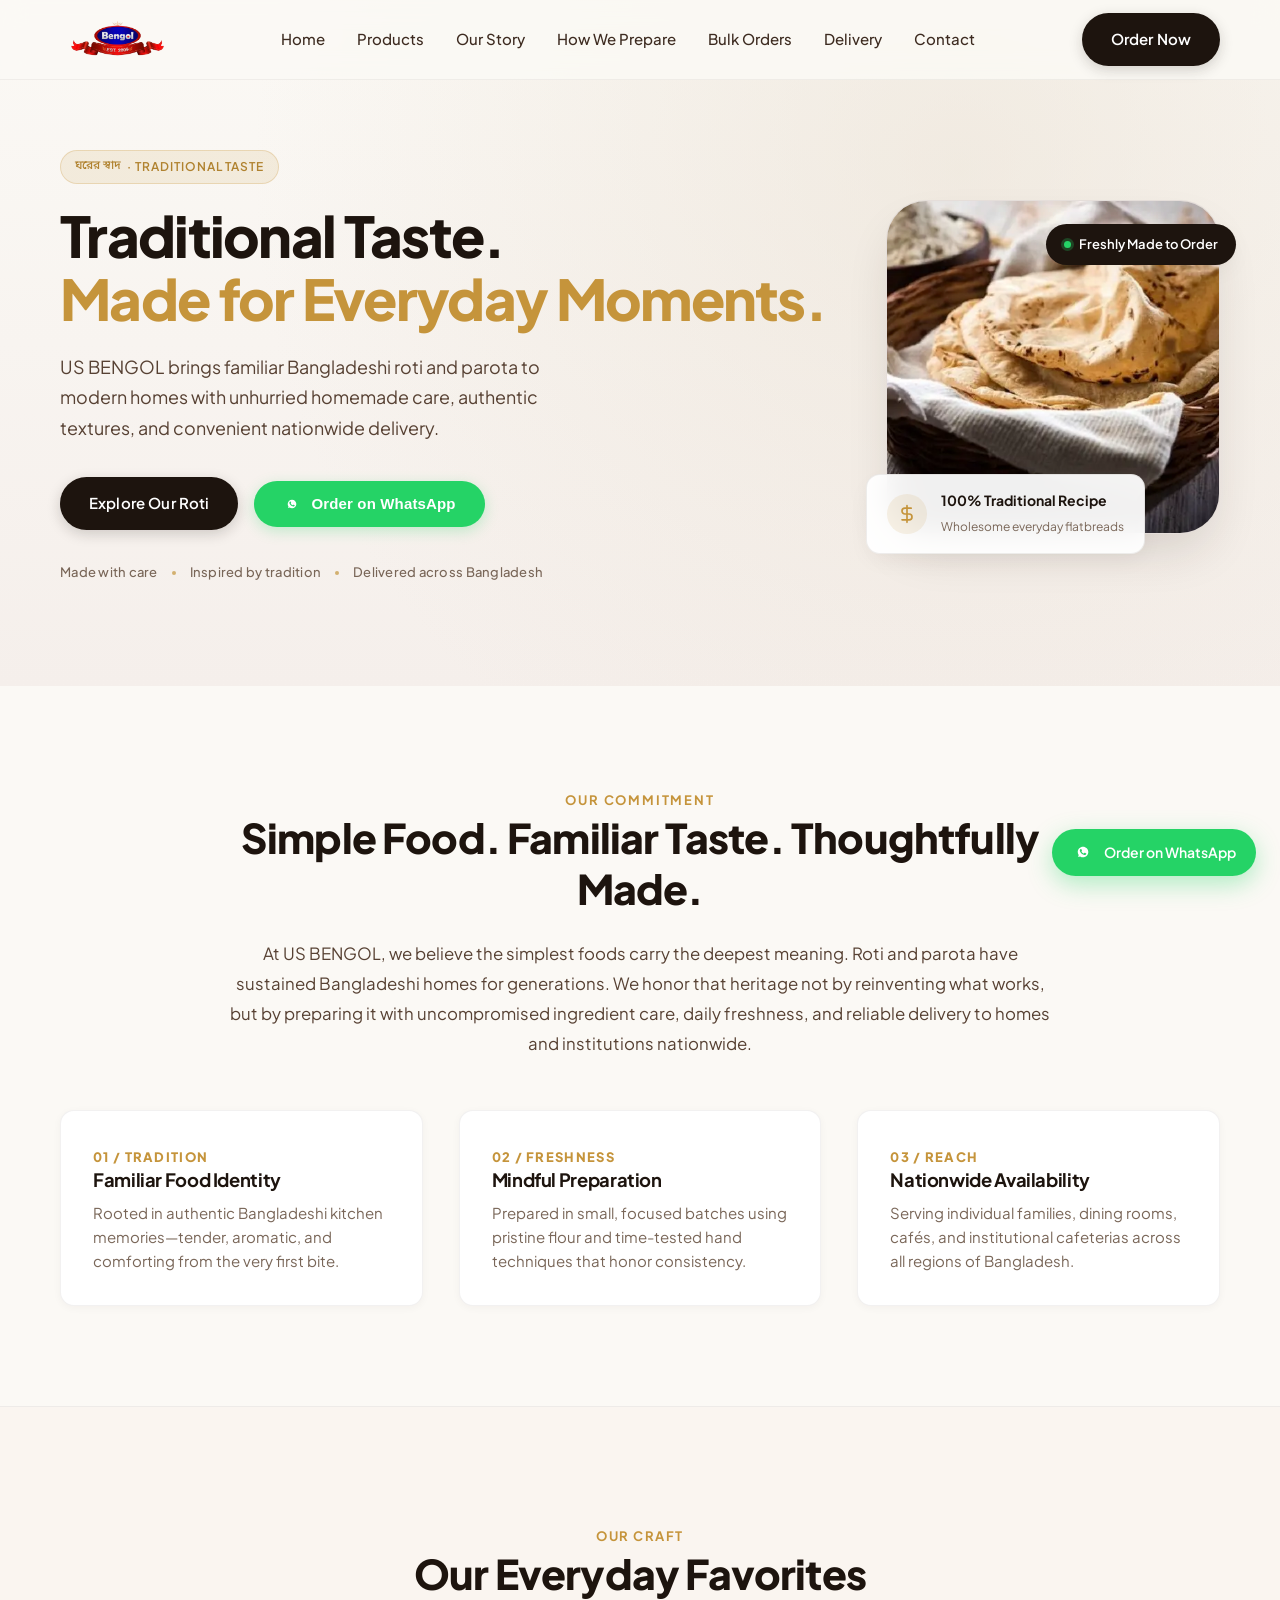
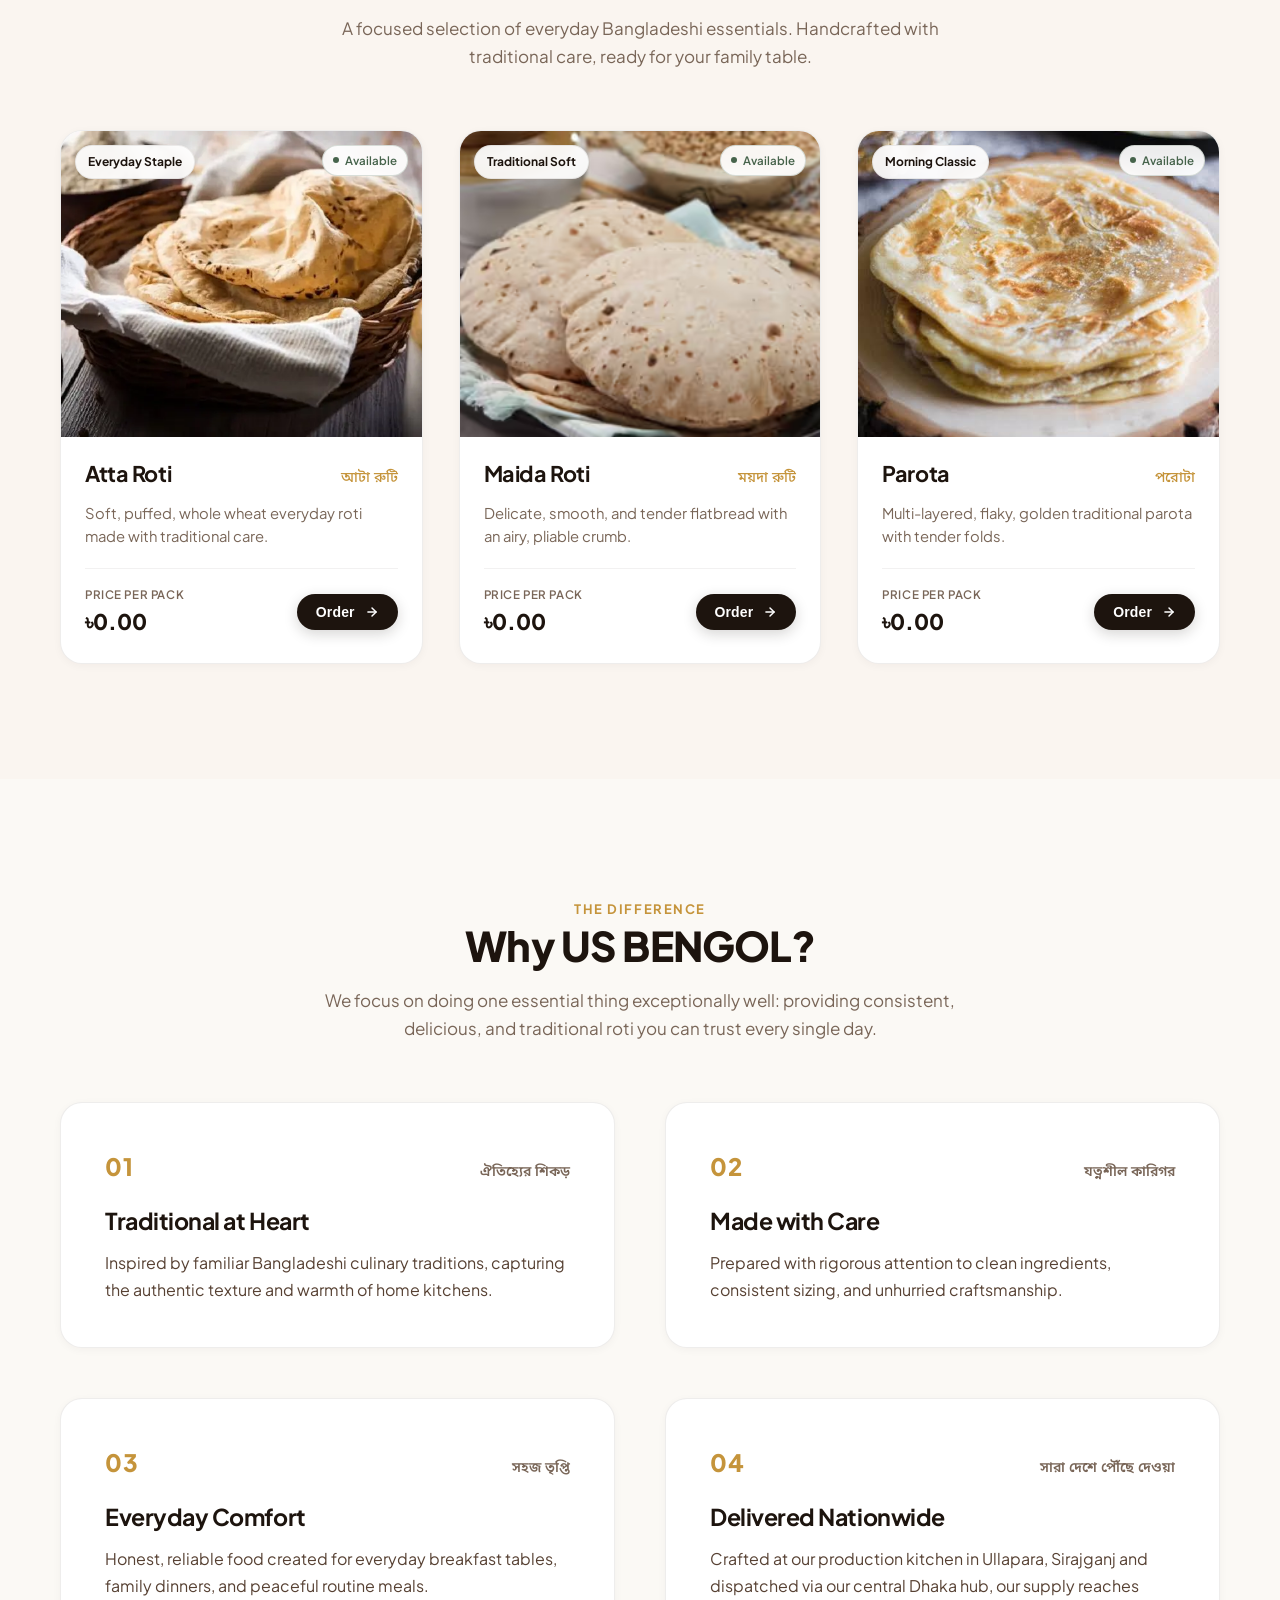
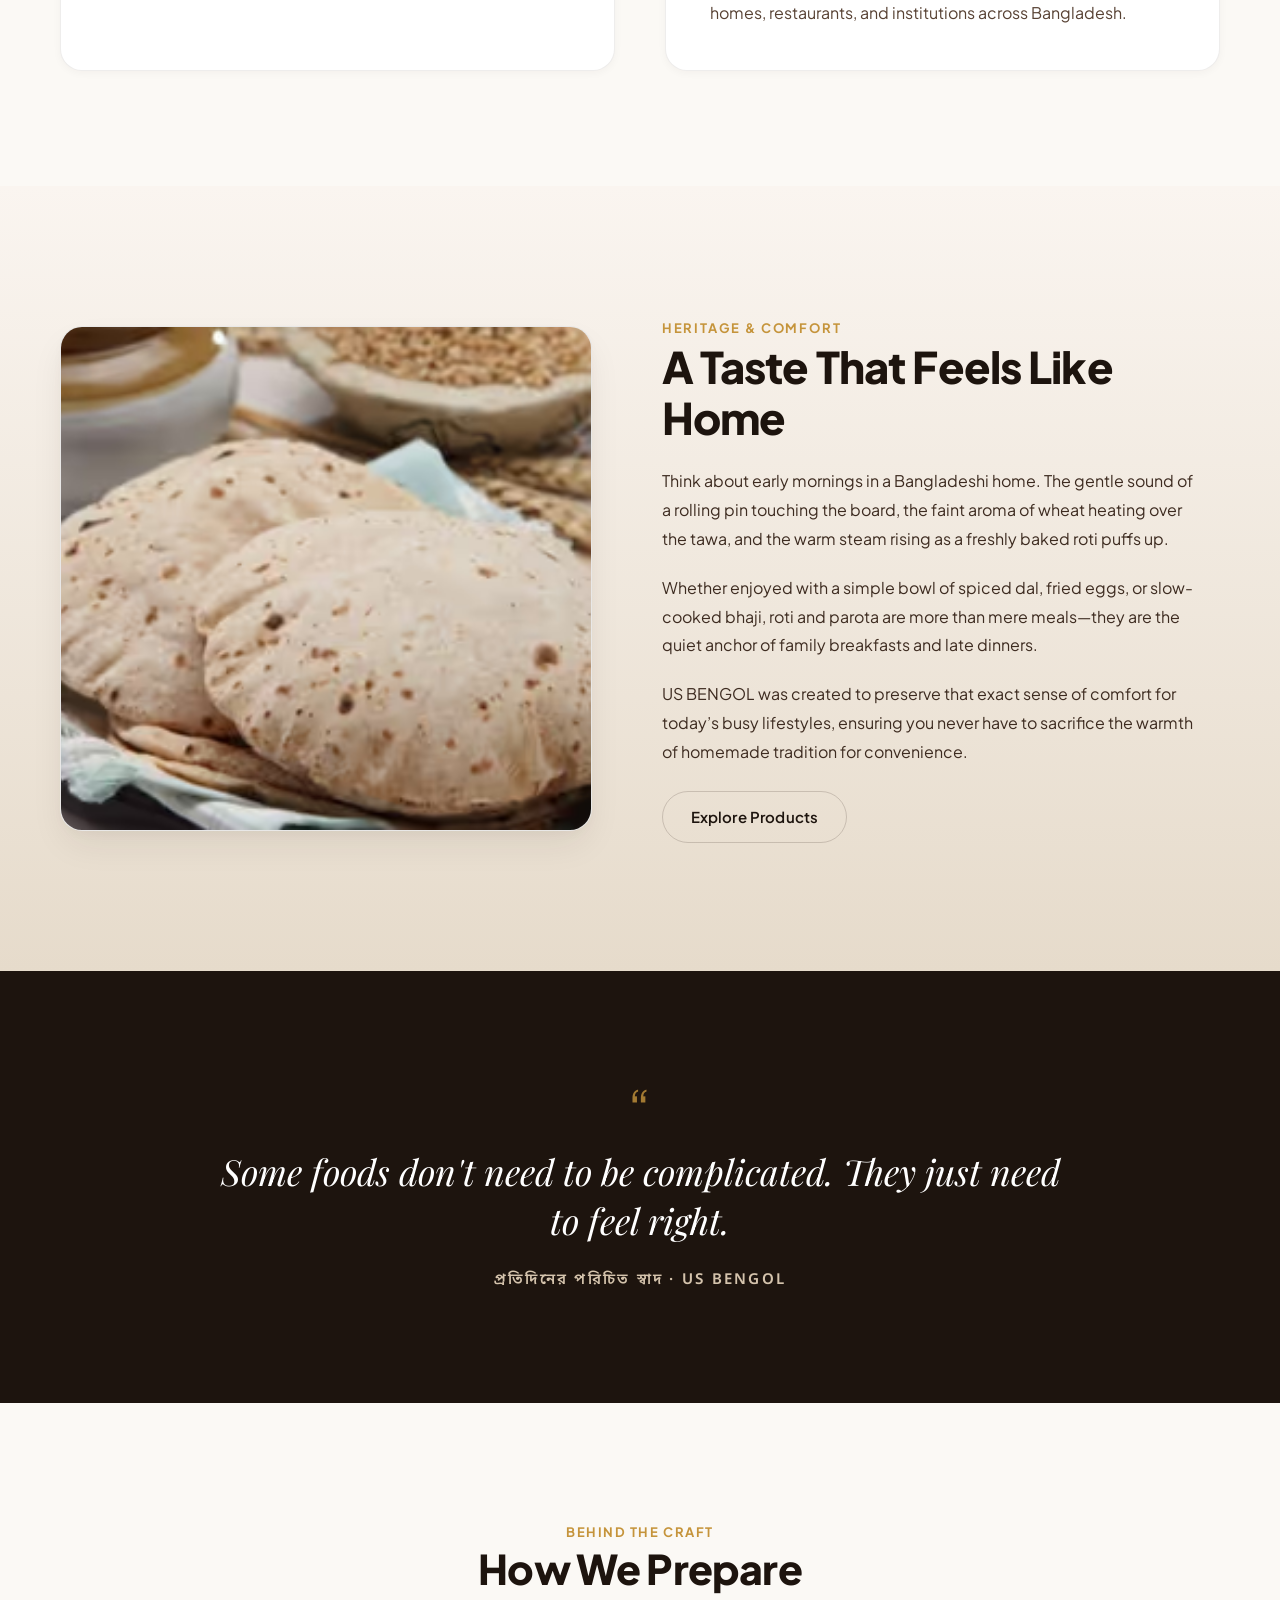
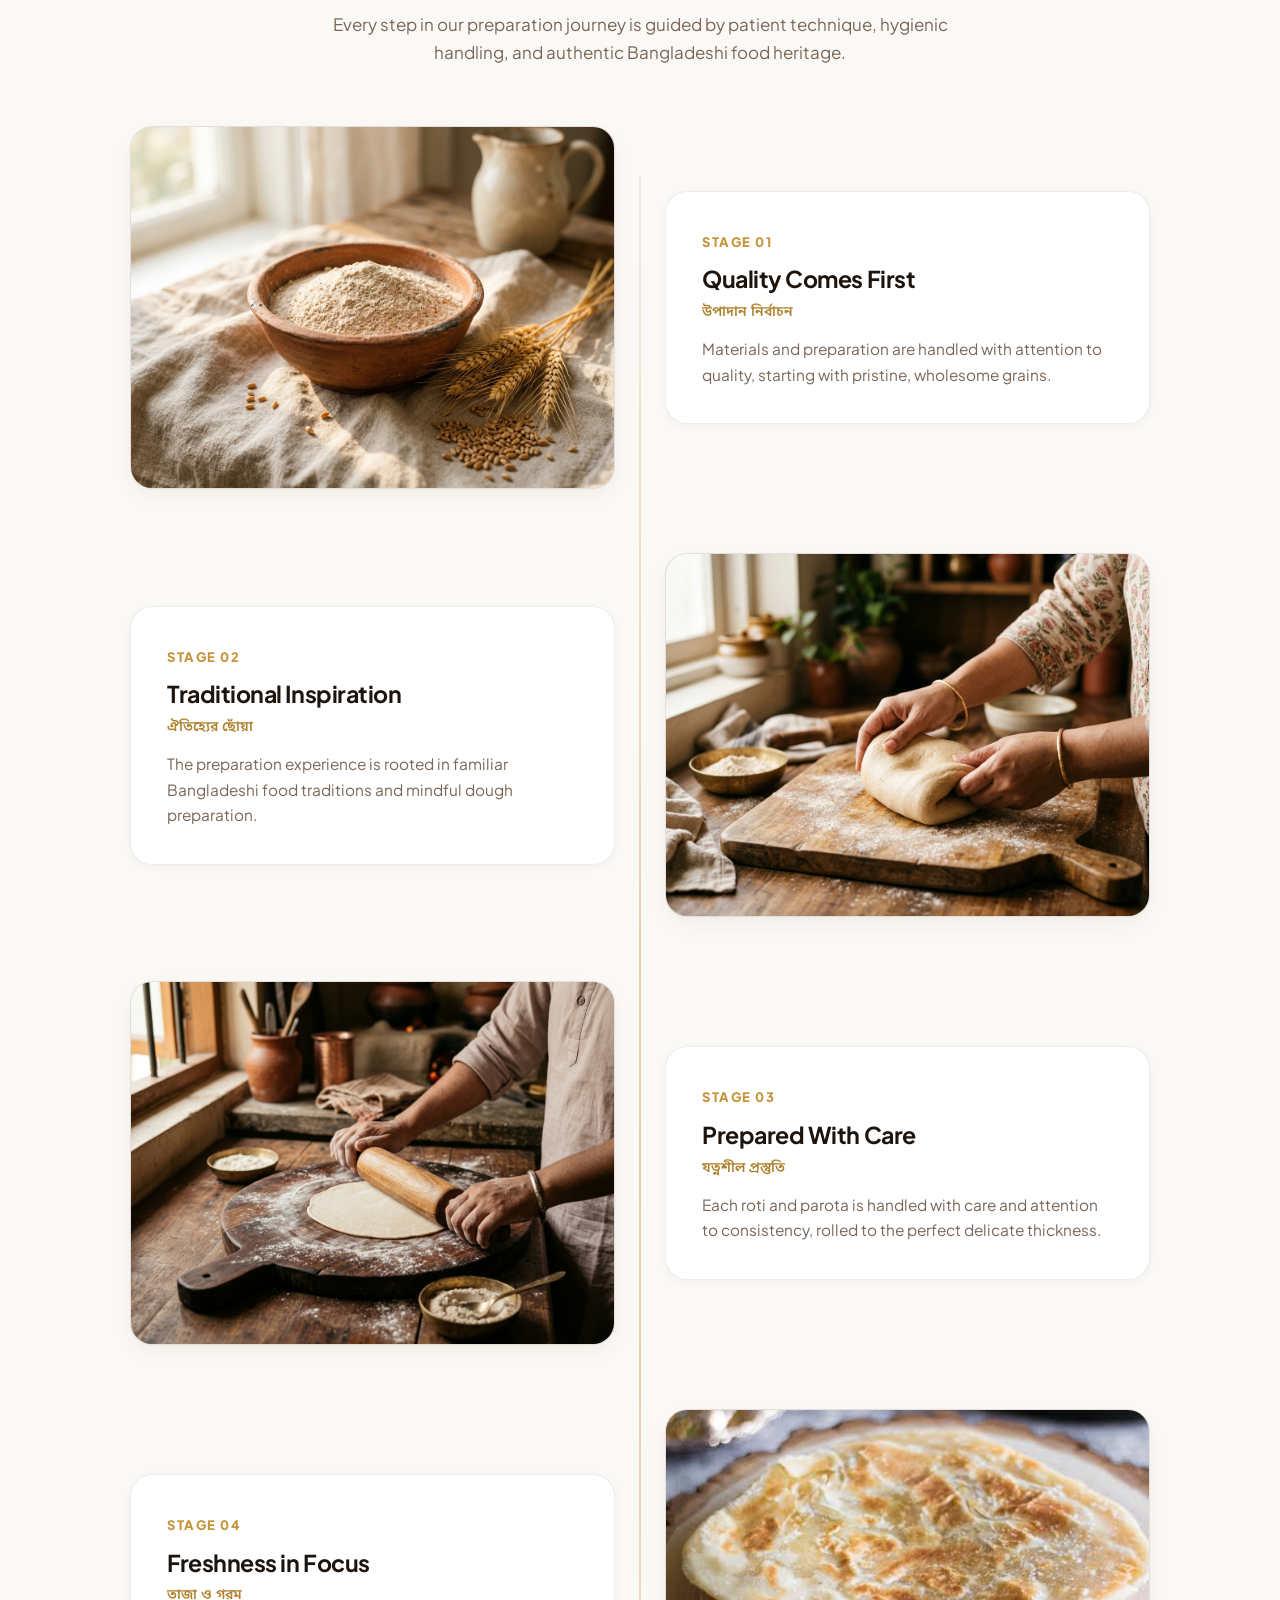
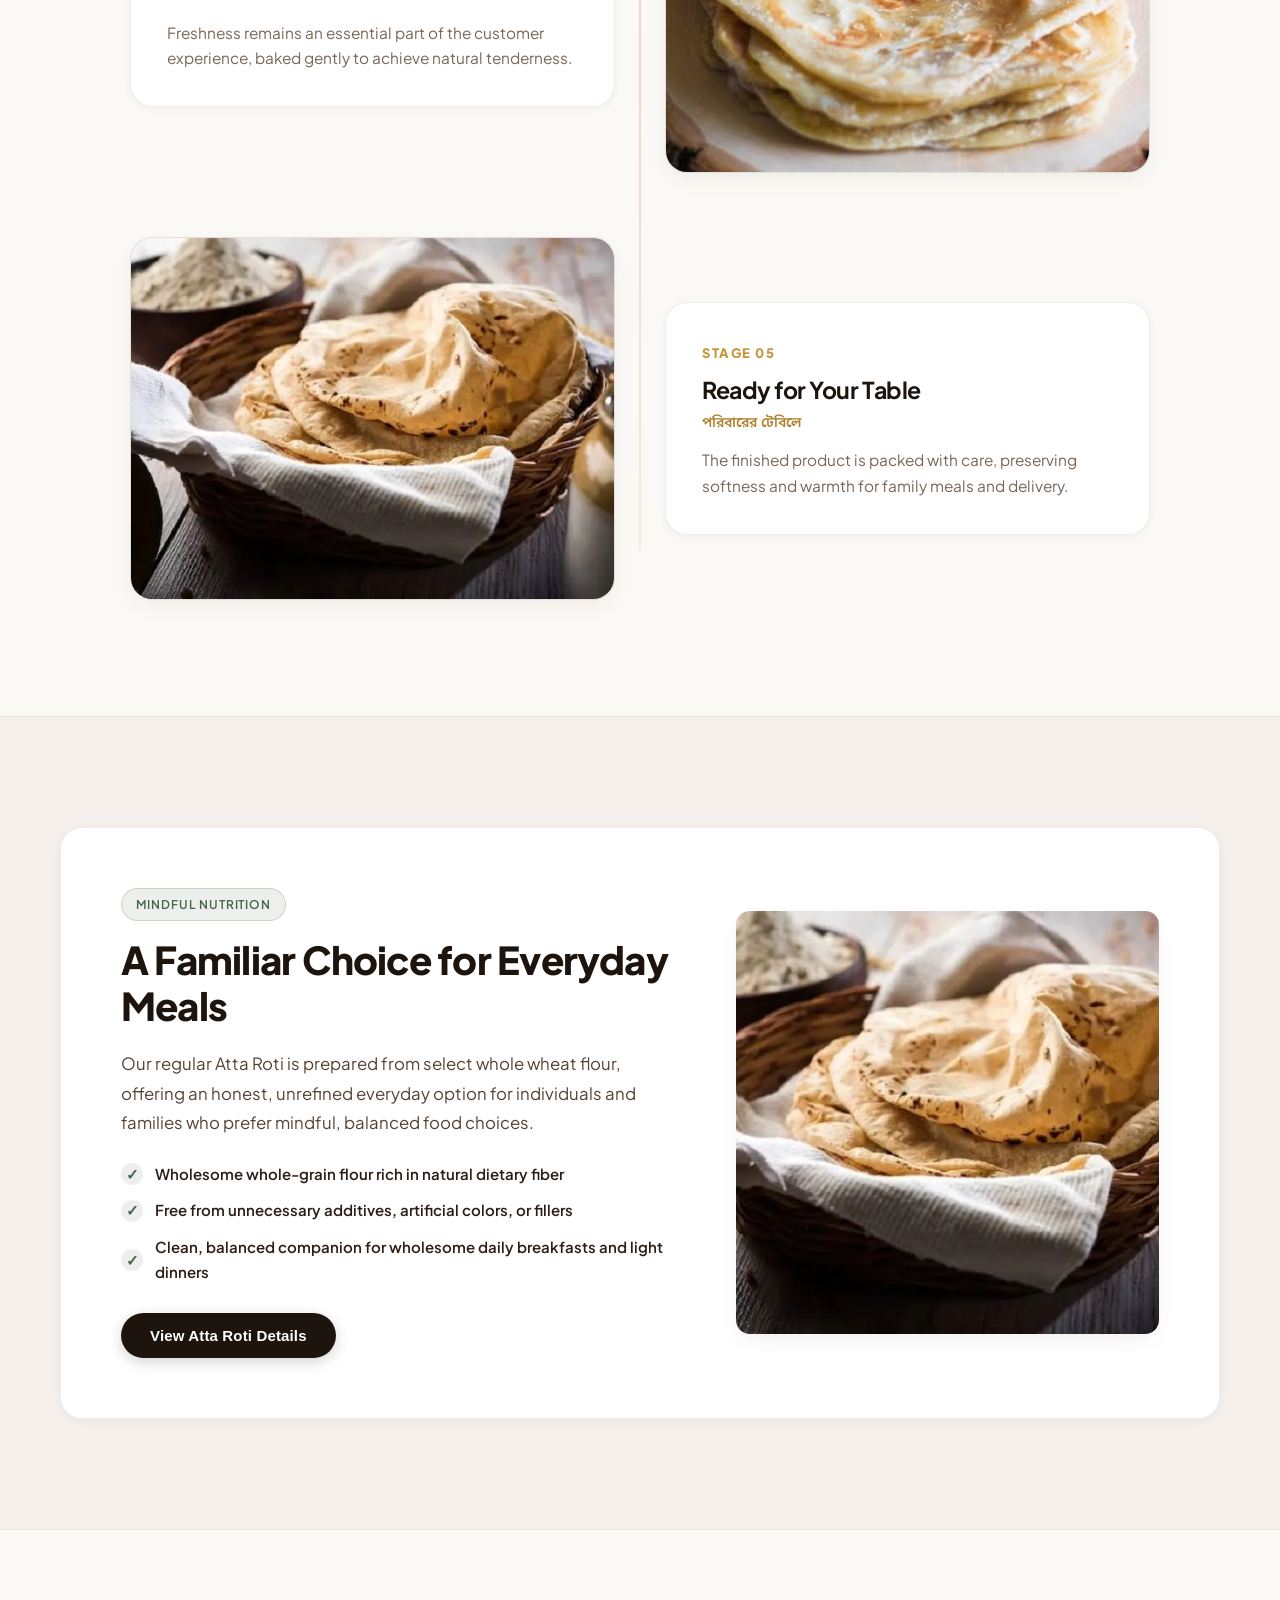
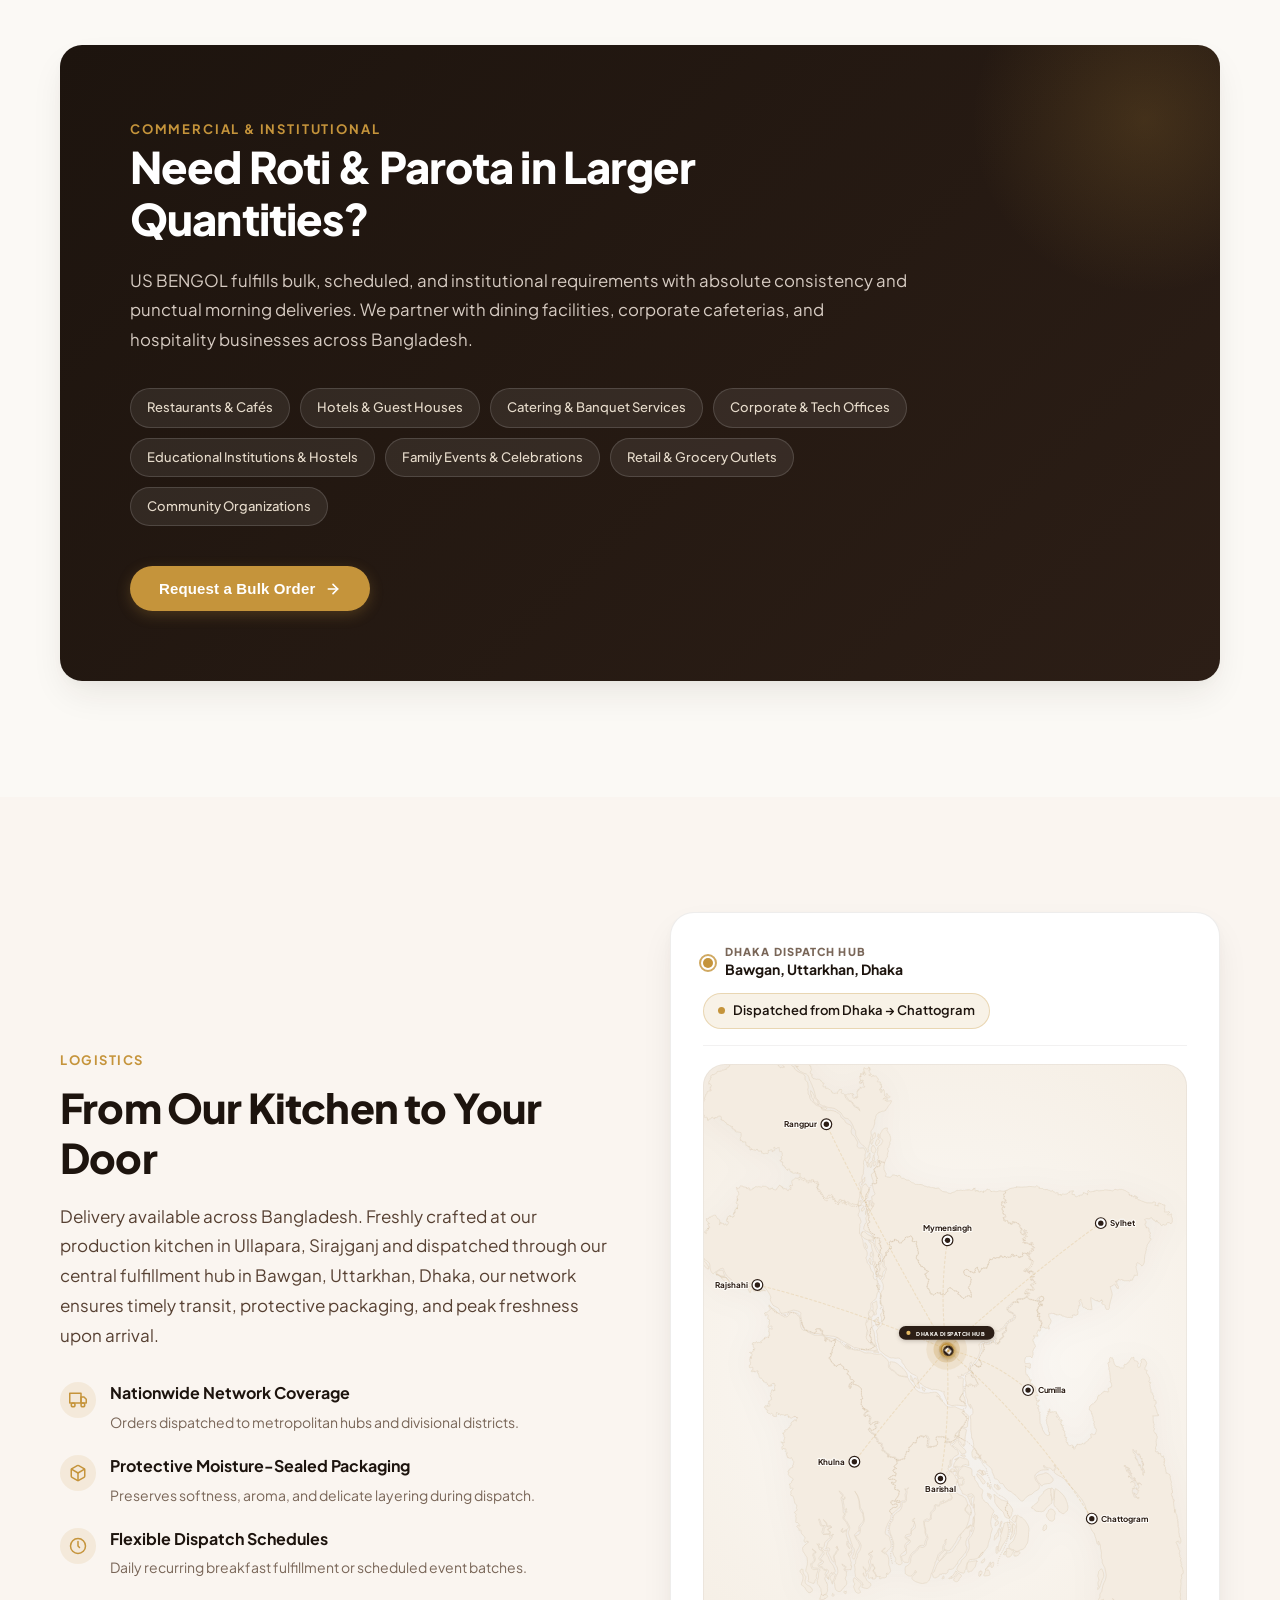
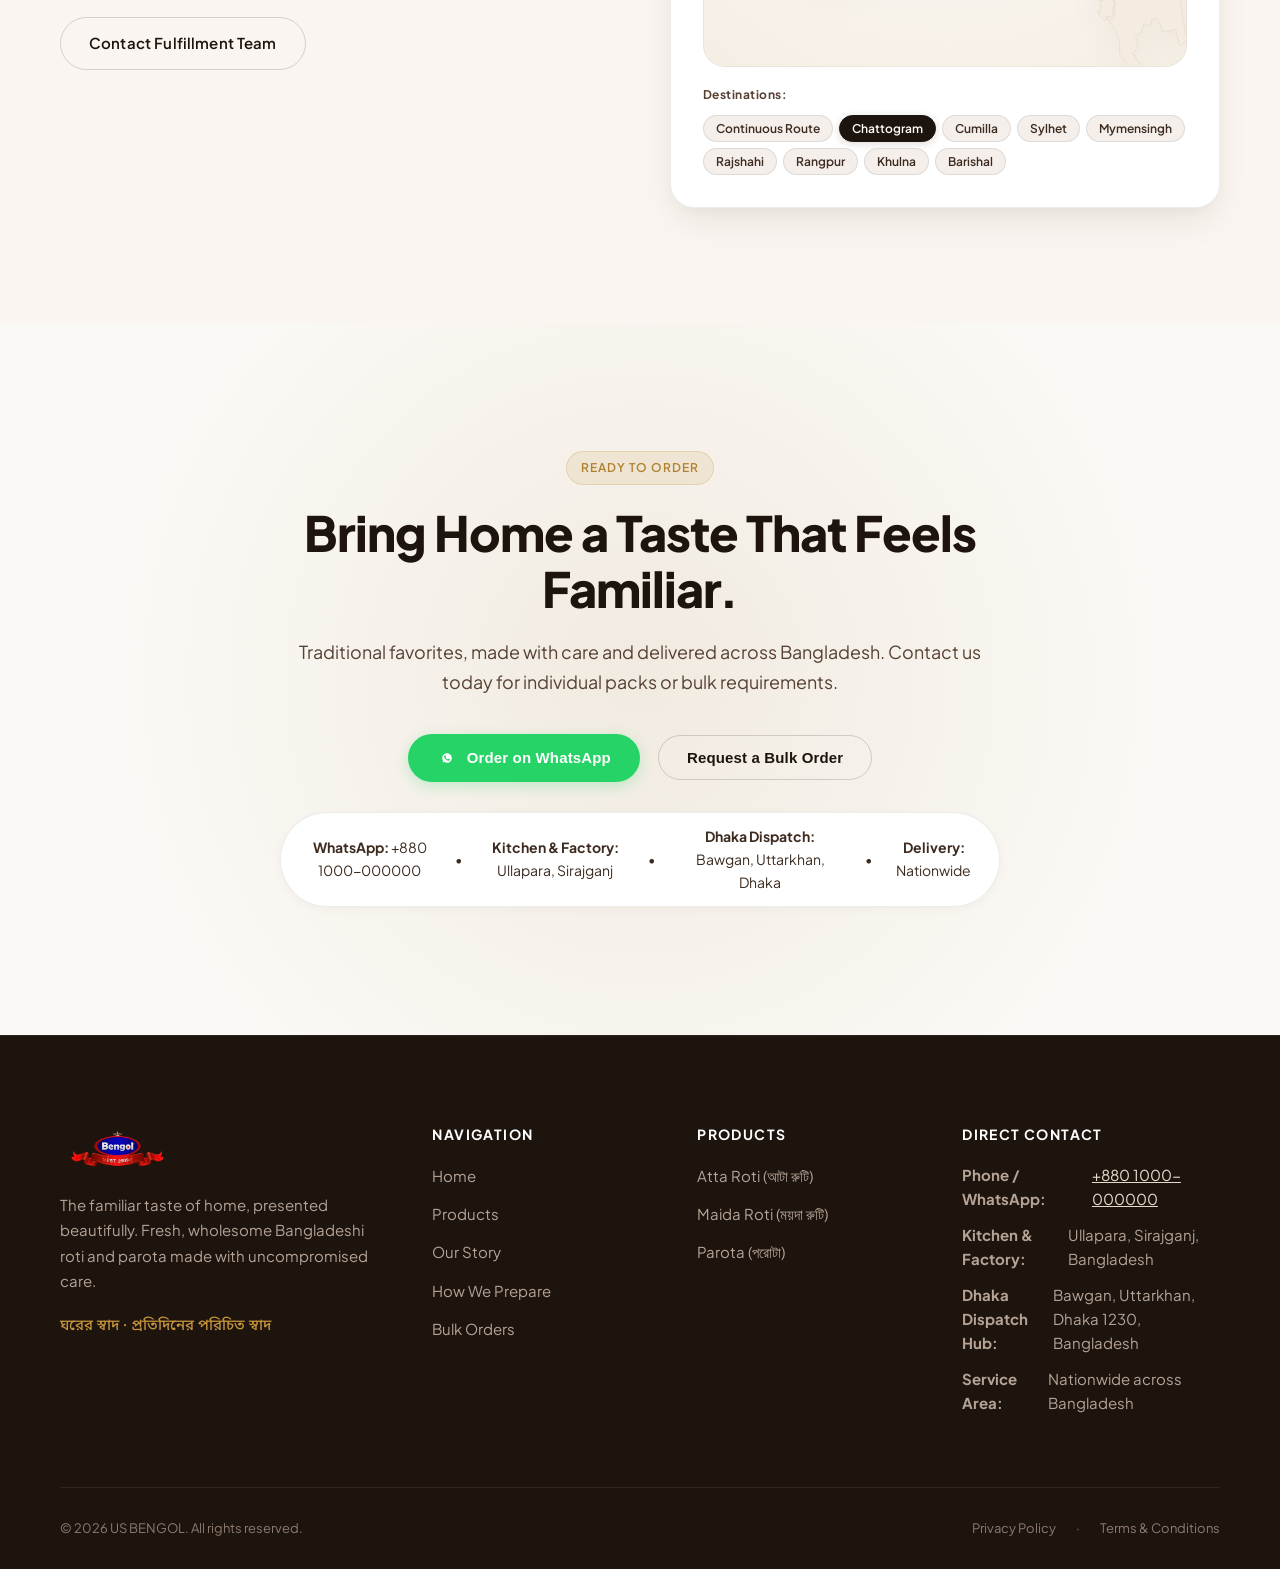
==== commit 40cc1a6e: "responsive update" ====
--- a/index.html
+++ b/index.html
@@ -47,7 +47,7 @@
     "@type": "FoodEstablishment",
     "name": "US BENGOL",
     "image": "https://usbengol.com/images/logo.png",
-    "telephone": "+8801921692008",
+    "telephone": "+880 1000-000000",
     "address": {
       "@type": "PostalAddress",
       "streetAddress": "Bawgan, Uttarkhan",
@@ -108,17 +108,22 @@
       <div class="nav-actions">
         <a href="#products" class="btn btn-primary">Order Now</a>
         <button type="button" class="mobile-menu-btn" id="mobile-menu-btn" aria-label="Toggle navigation menu" aria-expanded="false">
-          <svg width="24" height="24" viewBox="0 0 24 24" fill="none" stroke="currentColor" stroke-width="2" stroke-linecap="round" stroke-linejoin="round">
+          <svg class="icon-hamburger" width="24" height="24" viewBox="0 0 24 24" fill="none" stroke="currentColor" stroke-width="2" stroke-linecap="round" stroke-linejoin="round">
             <line x1="3" y1="12" x2="21" y2="12"></line>
             <line x1="3" y1="6" x2="21" y2="6"></line>
             <line x1="3" y1="18" x2="21" y2="18"></line>
           </svg>
+          <svg class="icon-close" width="24" height="24" viewBox="0 0 24 24" fill="none" stroke="currentColor" stroke-width="2" stroke-linecap="round" stroke-linejoin="round">
+            <line x1="18" y1="6" x2="6" y2="18"></line>
+            <line x1="6" y1="6" x2="18" y2="18"></line>
+          </svg>
         </button>
       </div>
     </div>
 
-    <!-- Mobile Drawer -->
-    <div class="mobile-nav-drawer" id="mobile-nav-drawer">
+    <!-- Mobile Drawer & Backdrop -->
+    <div class="mobile-nav-backdrop" id="mobile-nav-backdrop" aria-hidden="true"></div>
+    <div class="mobile-nav-drawer" id="mobile-nav-drawer" role="dialog" aria-modal="true" aria-label="Mobile Navigation">
       <a href="#hero" class="nav-link">Home</a>
       <a href="#products" class="nav-link">Products</a>
       <a href="#story" class="nav-link">Our Story</a>
@@ -431,7 +436,7 @@
           <span class="section-kicker">LOGISTICS</span>
           <h2 class="delivery-title">From Our Kitchen to Your Door</h2>
           <p class="delivery-desc">
-            Delivery available across Bangladesh. Based in Bawgan, Uttarkhan, Dhaka, our fulfillment network is structured to ensure timely transit, secure protective packaging, and peak freshness upon arrival.
+            Delivery available across Bangladesh. Freshly crafted at our production kitchen in Ullapara, Sirajganj and dispatched through our central fulfillment hub in Bawgan, Uttarkhan, Dhaka, our network ensures timely transit, protective packaging, and peak freshness upon arrival.
           </p>
 
           <div class="delivery-features-list">
@@ -490,7 +495,7 @@
             <div class="map-origin-badge">
               <span class="origin-pulse-pip" aria-hidden="true"></span>
               <div class="origin-text-group">
-                <span class="origin-tag">CENTRAL DISPATCH</span>
+                <span class="origin-tag">DHAKA DISPATCH HUB</span>
                 <span class="origin-city">Bawgan, Uttarkhan, Dhaka</span>
               </div>
             </div>
@@ -1105,9 +1110,11 @@
           </div>
 
           <div class="final-contact-bar">
-            <span><strong>WhatsApp:</strong> 01921692008</span>
+            <span><strong>WhatsApp:</strong> +880 1000-000000</span>
             <span>•</span>
-            <span><strong>Address:</strong> Bawgan, Uttarkhan, Dhaka 1230, Bangladesh</span>
+            <span><strong>Kitchen & Factory:</strong> Ullapara, Sirajganj</span>
+            <span>•</span>
+            <span><strong>Dhaka Dispatch:</strong> Bawgan, Uttarkhan, Dhaka</span>
             <span>•</span>
             <span><strong>Delivery:</strong> Nationwide</span>
           </div>
@@ -1156,10 +1163,14 @@
           <h4 class="footer-col-title">Direct Contact</h4>
           <div class="footer-contact-item">
             <strong>Phone / WhatsApp:</strong>
-            <a href="https://wa.me/8801921692008" target="_blank" rel="noopener noreferrer" style="color: var(--color-wheat); text-decoration: underline;">01921692008</a>
+            <a href="https://wa.me/8801000000000" target="_blank" rel="noopener noreferrer" style="color: var(--color-wheat); text-decoration: underline;">+880 1000-000000</a>
           </div>
           <div class="footer-contact-item">
-            <strong>Kitchen & Dispatch:</strong>
+            <strong>Kitchen & Factory:</strong>
+            <span>Ullapara, Sirajganj, Bangladesh</span>
+          </div>
+          <div class="footer-contact-item">
+            <strong>Dhaka Dispatch Hub:</strong>
             <span>Bawgan, Uttarkhan, Dhaka 1230, Bangladesh</span>
           </div>
           <div class="footer-contact-item">
@@ -1186,11 +1197,11 @@
        14. FLOATING WHATSAPP CTA
        ========================================================================= -->
   <a 
-    href="https://wa.me/8801921692008?text=Hello%20US%20BENGOL,%20I%20would%20like%20to%20place%20an%20order." 
+    href="https://wa.me/8801000000000?text=Hello%20US%20BENGOL,%20I%20would%20like%20to%20place%20an%20order." 
     target="_blank" 
     rel="noopener noreferrer" 
     class="floating-whatsapp-widget" 
-    aria-label="Order on WhatsApp: 01921692008"
+    aria-label="Order on WhatsApp: +880 1000-000000"
   >
     <svg viewBox="0 0 24 24">
       <path d="M12.031 6.172c-3.181 0-5.767 2.586-5.768 5.766-.001 1.298.38 2.27 1.019 3.287l-.582 2.128 2.182-.573c.978.58 1.911.928 3.145.929 3.178 0 5.767-2.587 5.768-5.766.001-3.187-2.575-5.77-5.764-5.771zm3.392 8.244c-.144.405-.837.774-1.17.824-.299.045-.677.063-1.092-.069-.252-.08-.575-.187-.988-.365-1.739-.751-2.874-2.502-2.961-2.617-.087-.116-.708-.94-.708-1.793s.448-1.273.607-1.446c.159-.173.346-.217.462-.217l.332.007c.106.005.249-.04.39.298.144.347.491 1.2.534 1.288.043.088.072.19.014.305-.058.115-.087.187-.173.289l-.26.309c-.087.086-.177.18-.076.354.101.174.449.741.964 1.201.662.591 1.221.774 1.394.86.173.086.275.072.376-.044.101-.116.433-.506.549-.68.116-.173.231-.144.39-.086s1.011.477 1.184.564.289.13.332.203c.043.072.043.419-.101.824z"/>
--- a/css/style.css
+++ b/css/style.css
@@ -350,6 +350,41 @@
   cursor: pointer;
   padding: 8px;
   color: var(--color-brown-900);
+  border-radius: var(--radius-sm);
+  transition: background-color var(--transition-fast);
+  min-width: 44px;
+  min-height: 44px;
+  align-items: center;
+  justify-content: center;
+}
+.mobile-menu-btn:hover {
+  background-color: rgba(44, 30, 22, 0.06);
+}
+.mobile-menu-btn .icon-close {
+  display: none;
+}
+.mobile-menu-btn.active .icon-hamburger {
+  display: none;
+}
+.mobile-menu-btn.active .icon-close {
+  display: block;
+}
+
+/* Mobile Nav Backdrop Overlay */
+.mobile-nav-backdrop {
+  position: fixed;
+  inset: 0;
+  background: rgba(29, 20, 14, 0.45);
+  backdrop-filter: blur(4px);
+  -webkit-backdrop-filter: blur(4px);
+  z-index: 998;
+  opacity: 0;
+  pointer-events: none;
+  transition: opacity var(--transition-normal);
+}
+.mobile-nav-backdrop.open {
+  opacity: 1;
+  pointer-events: auto;
 }
 
 /* Mobile Nav Drawer */
@@ -358,22 +393,46 @@
   top: var(--nav-height);
   left: 0;
   width: 100%;
+  max-height: calc(100dvh - var(--nav-height));
+  overflow-y: auto;
+  -webkit-overflow-scrolling: touch;
+  overscroll-behavior: contain;
   background: var(--color-white);
   border-bottom: 1px solid rgba(44, 30, 22, 0.08);
-  box-shadow: var(--shadow-lg);
-  padding: 24px 20px;
-  display: none;
+  box-shadow: 0 16px 36px rgba(44, 30, 22, 0.12);
+  padding: 20px clamp(16px, 4vw, 24px) 28px clamp(16px, 4vw, 24px);
+  display: flex;
   flex-direction: column;
-  gap: 16px;
+  gap: 6px;
   z-index: 999;
+  transform: translateY(-8px);
+  opacity: 0;
+  pointer-events: none;
+  visibility: hidden;
+  transition: transform 0.25s cubic-bezier(0.16, 1, 0.3, 1), opacity 0.22s ease, visibility 0.25s;
 }
 .mobile-nav-drawer.open {
-  display: flex;
+  transform: translateY(0);
+  opacity: 1;
+  pointer-events: auto;
+  visibility: visible;
 }
 .mobile-nav-drawer .nav-link {
-  font-size: 1.125rem;
-  padding: 10px 0;
+  font-size: 1.05rem;
+  font-weight: 600;
+  color: var(--color-brown-800);
+  padding: 12px 4px;
   border-bottom: 1px solid rgba(44, 30, 22, 0.05);
+  transition: color var(--transition-fast), padding-left var(--transition-fast);
+}
+.mobile-nav-drawer .nav-link:hover {
+  color: var(--color-brown-900);
+  padding-left: 6px;
+}
+
+body.mobile-nav-open {
+  overflow: hidden;
+  touch-action: none;
 }
 
 /* =========================================================================
@@ -400,7 +459,7 @@
 }
 
 .hero-title {
-  font-size: clamp(2.35rem, 4.4vw, 3.85rem);
+  font-size: clamp(1.95rem, 4.4vw, 3.85rem);
   font-weight: 800;
   line-height: 1.12;
   color: var(--color-brown-900);
@@ -1900,9 +1959,11 @@
   display: none;
   align-items: center;
   justify-content: center;
-  padding: 20px;
+  padding: clamp(12px, 3vw, 24px);
   opacity: 0;
   transition: opacity var(--transition-normal);
+  overflow-y: auto;
+  -webkit-overflow-scrolling: touch;
 }
 .modal-backdrop.active {
   display: flex;
@@ -1914,13 +1975,17 @@
   border-radius: var(--radius-lg);
   max-width: 680px;
   width: 100%;
+  max-height: calc(100dvh - 32px);
   max-height: 90vh;
   overflow-y: auto;
+  -webkit-overflow-scrolling: touch;
+  overscroll-behavior: contain;
   box-shadow: var(--shadow-modal);
   border: 1px solid rgba(44, 30, 22, 0.08);
   position: relative;
   transform: translateY(20px) scale(0.98);
   transition: transform var(--transition-normal);
+  margin: auto;
 }
 .modal-backdrop.active .modal-dialog {
   transform: translateY(0) scale(1);
@@ -1928,23 +1993,31 @@
 
 .modal-close-btn {
   position: absolute;
-  top: 18px;
-  right: 18px;
-  width: 36px;
-  height: 36px;
+  top: 16px;
+  right: 16px;
+  width: 44px;
+  height: 44px;
+  min-width: 44px;
+  min-height: 44px;
   border-radius: 50%;
-  background: rgba(44, 30, 22, 0.06);
+  background: rgba(44, 30, 22, 0.07);
   border: none;
   cursor: pointer;
   display: flex;
   align-items: center;
   justify-content: center;
   color: var(--color-brown-900);
-  transition: background var(--transition-fast);
-  z-index: 10;
+  transition: background-color var(--transition-fast), transform var(--transition-fast);
+  z-index: 20;
 }
 .modal-close-btn:hover {
-  background: rgba(44, 30, 22, 0.12);
+  background: rgba(44, 30, 22, 0.14);
+  transform: scale(1.05);
+}
+
+body.modal-open {
+  overflow: hidden;
+  touch-action: none;
 }
 
 .modal-body {
--- a/css/responsive.css
+++ b/css/responsive.css
@@ -1,22 +1,71 @@
 /**
- * US BENGOL - Responsive Breakpoints & Device Adaptations
+ * US BENGOL - Comprehensive Responsive Breakpoints & Device Adaptations
  * 
- * Target viewports:
- * - Mobile Phones (< 640px)
- * - Tablets & Small Laptops (641px - 1024px)
- * - Desktops & Large Displays (> 1025px)
+ * Verified across 16 target viewports:
+ * - Mobile: 320px, 360px, 375px, 390px, 414px, 430px
+ * - Tablet: 600px, 768px, 820px, 912px, 1024px
+ * - Desktop: 1280px, 1366px, 1440px, 1600px, 1920px
  */
 
-/* Tablets & Medium Screens */
+/* =========================================================================
+   1. ULTRA-WIDE & LARGE DESKTOPS (>= 1440px)
+   ========================================================================= */
+@media (min-width: 1440px) {
+  :root {
+    --max-width: 1320px;
+  }
+
+  .hero-section {
+    padding-top: calc(var(--nav-height) + 60px);
+    padding-bottom: 110px;
+  }
+}
+
+/* =========================================================================
+   2. DESKTOP & SMALL LAPTOPS (1025px - 1240px)
+   ========================================================================= */
+@media (max-width: 1240px) {
+  .nav-links {
+    gap: 22px;
+  }
+
+  .footer-top-grid {
+    grid-template-columns: 1.4fr 1fr 1fr 1.1fr;
+    gap: 32px;
+  }
+}
+
+/* =========================================================================
+   3. TABLETS & MEDIUM SCREENS (<= 1024px)
+   (e.g., iPad Pro, Surface Pro, iPad Air, Galaxy Tab)
+   ========================================================================= */
 @media (max-width: 1024px) {
   :root {
     --nav-height: 70px;
   }
 
+  /* Transition desktop navigation links to mobile drawer */
   .nav-links {
-    gap: 20px;
-  }
-
+    display: none !important;
+  }
+
+  .mobile-menu-btn {
+    display: flex !important;
+    align-items: center;
+    justify-content: center;
+  }
+
+  /* Keep 'Order Now' button alongside hamburger on tablet widths (641px - 1024px) */
+  .nav-actions {
+    gap: 12px;
+  }
+
+  .nav-actions .btn-primary {
+    padding: 9px 18px;
+    font-size: 0.875rem;
+  }
+
+  /* Hero Section Single Column */
   .hero-grid {
     grid-template-columns: 1fr;
     text-align: center;
@@ -37,16 +86,26 @@
   }
 
   .hero-visual-stage {
-    margin-top: 20px;
-  }
-
+    margin-top: 10px;
+    max-width: 600px;
+    margin-left: auto;
+    margin-right: auto;
+  }
+
+  /* Products 2-col on Tablet */
   .products-grid {
     grid-template-columns: repeat(2, 1fr);
-  }
-
+    gap: 24px;
+    max-width: 820px;
+    margin-left: auto;
+    margin-right: auto;
+  }
+
+  /* Editorial Story */
   .story-grid {
     grid-template-columns: 1fr;
     text-align: center;
+    gap: 36px;
   }
 
   .story-content {
@@ -62,8 +121,10 @@
     align-items: center;
   }
 
+  /* Nationwide Delivery */
   .delivery-grid {
     grid-template-columns: 1fr;
+    gap: 36px;
   }
 
   .delivery-chips-bar {
@@ -81,10 +142,7 @@
     scrollbar-width: thin;
   }
 
-  .footer-top-grid {
-    grid-template-columns: repeat(2, 1fr);
-  }
-
+  /* Preparation Timeline */
   .prep-timeline::before {
     left: 20px;
     transform: none;
@@ -93,23 +151,34 @@
   .prep-step-card {
     grid-template-columns: 1fr;
     padding-left: 50px;
+    gap: 20px;
   }
 
   .prep-step-card:nth-child(even) {
     direction: ltr;
   }
-}
-
-/* Mobile Devices */
+
+  .prep-step-card:nth-child(even) .prep-step-content {
+    direction: ltr;
+  }
+
+  /* Footer 2-columns */
+  .footer-top-grid {
+    grid-template-columns: repeat(2, 1fr);
+    gap: 40px;
+  }
+}
+
+/* =========================================================================
+   4. SMALL TABLETS & LARGE MOBILE (< 768px)
+   ========================================================================= */
 @media (max-width: 768px) {
-  .nav-links, .nav-actions .btn-primary {
+  /* On mobile header, show only logo + hamburger to avoid overcrowding */
+  .nav-actions .btn-primary {
     display: none;
   }
 
-  .mobile-menu-btn {
-    display: block;
-  }
-
+  /* Products 1-col on mobile */
   .products-grid {
     grid-template-columns: 1fr;
     max-width: 440px;
@@ -119,21 +188,40 @@
 
   .why-grid {
     grid-template-columns: 1fr;
+    gap: 24px;
   }
 
   .trust-pillars-row {
     grid-template-columns: 1fr;
-  }
-
+    gap: 20px;
+  }
+
+  /* Modal Form Layout */
   .modal-product-layout {
     grid-template-columns: 1fr;
-    gap: 18px;
+    gap: 20px;
   }
 
   .form-grid {
     grid-template-columns: 1fr;
-  }
-
+    gap: 14px;
+  }
+
+  /* iOS Safari Auto-Zoom Prevention: Inputs must be at least 16px */
+  .form-input, .form-select, .form-textarea {
+    font-size: 16px;
+  }
+
+  .modal-dialog {
+    max-height: calc(100dvh - 24px);
+    border-radius: var(--radius-md);
+  }
+
+  .modal-body {
+    padding: clamp(18px, 4vw, 24px);
+  }
+
+  /* Footer */
   .footer-top-grid {
     grid-template-columns: 1fr;
     gap: 36px;
@@ -145,6 +233,7 @@
     gap: 12px;
   }
 
+  /* Floating Elements in Hero */
   .hero-floating-card {
     position: relative;
     bottom: auto;
@@ -161,6 +250,7 @@
     padding: 6px 12px;
   }
 
+  /* Floating WhatsApp FAB */
   .floating-whatsapp-widget span {
     display: none;
   }
@@ -169,14 +259,24 @@
     border-radius: 50%;
     bottom: 20px;
     right: 20px;
-  }
-
+    width: 52px;
+    height: 52px;
+    justify-content: center;
+  }
+
+  /* Final Contact Bar - Stack into clean 3 rows without orphan bullet dots */
   .final-contact-bar {
     flex-direction: column;
-    gap: 8px;
+    gap: 10px;
     padding: 16px 20px;
-  }
-
+    text-align: center;
+  }
+
+  .final-contact-bar > span:nth-child(even) {
+    display: none;
+  }
+
+  /* Delivery Map Header */
   .delivery-map-header {
     flex-direction: column;
     align-items: flex-start;
@@ -190,23 +290,162 @@
   }
 }
 
-/* Very Small Mobile (< 400px) */
-@media (max-width: 400px) {
+/* =========================================================================
+   5. STANDARD MOBILE (< 600px)
+   ========================================================================= */
+@media (max-width: 600px) {
+  .prep-timeline::before {
+    left: 14px;
+  }
+
+  .prep-step-card {
+    padding-left: 36px;
+    gap: 16px;
+  }
+
+  .prep-step-content {
+    padding: 20px 18px;
+  }
+
+  .step-title {
+    font-size: 1.25rem;
+  }
+
+  .quote-statement {
+    font-size: 1.35rem;
+  }
+
+  .why-card {
+    padding: 24px 20px;
+  }
+
+  .trust-pillar-item {
+    padding: 22px 18px;
+  }
+
+  .section-title {
+    font-size: clamp(1.85rem, 6.5vw, 2.4rem);
+  }
+}
+
+/* =========================================================================
+   6. COMPACT MOBILE (< 480px)
+   (e.g., iPhone 12/13/14, Pixel 7, Galaxy S21)
+   ========================================================================= */
+@media (max-width: 480px) {
+  .hero-title {
+    font-size: clamp(1.85rem, 7.2vw, 2.35rem);
+  }
+
+  .hero-title span.highlight-gold {
+    white-space: normal;
+  }
+
   .hero-ctas {
     flex-direction: column;
     width: 100%;
+    gap: 12px;
   }
 
   .hero-ctas .btn {
     width: 100%;
+    text-align: center;
+    justify-content: center;
   }
 
   .final-actions {
     flex-direction: column;
     width: 100%;
+    gap: 12px;
   }
 
   .final-actions .btn {
     width: 100%;
-  }
-}
+    text-align: center;
+    justify-content: center;
+  }
+
+  .tile-footer {
+    gap: 10px;
+  }
+
+  .tile-order-btn {
+    padding: 10px 16px;
+    min-height: 42px;
+  }
+
+  .quantity-stepper .stepper-btn {
+    width: 44px;
+    height: 44px;
+  }
+
+  .quantity-stepper .stepper-value {
+    min-width: 48px;
+    font-size: 1.05rem;
+  }
+}
+
+/* =========================================================================
+   7. ULTRA-COMPACT MOBILE (< 360px & 320px)
+   (e.g., Galaxy Fold narrow screen, iPhone SE 1st gen)
+   ========================================================================= */
+@media (max-width: 360px) {
+  .container {
+    padding-left: 14px;
+    padding-right: 14px;
+  }
+
+  .brand-logo-img {
+    height: 38px;
+  }
+
+  .hero-title {
+    font-size: 1.7rem;
+    line-height: 1.15;
+  }
+
+  /* In 320px width, remove timeline left indent so cards have full width */
+  .prep-timeline::before {
+    display: none;
+  }
+
+  .prep-step-card {
+    padding-left: 0;
+  }
+
+  .prep-step-content {
+    padding: 16px 14px;
+  }
+
+  .tile-content {
+    padding: 18px 14px;
+  }
+
+  .tile-name {
+    font-size: 1.2rem;
+  }
+
+  .tile-price {
+    font-size: 1.2rem;
+  }
+
+  .tile-footer {
+    flex-direction: column;
+    align-items: flex-start;
+    gap: 10px;
+  }
+
+  .tile-order-btn {
+    width: 100%;
+    justify-content: center;
+  }
+
+  .delivery-map-card {
+    padding: 14px;
+  }
+
+  .final-contact-bar {
+    padding: 14px 10px;
+    font-size: 0.8125rem;
+  }
+}
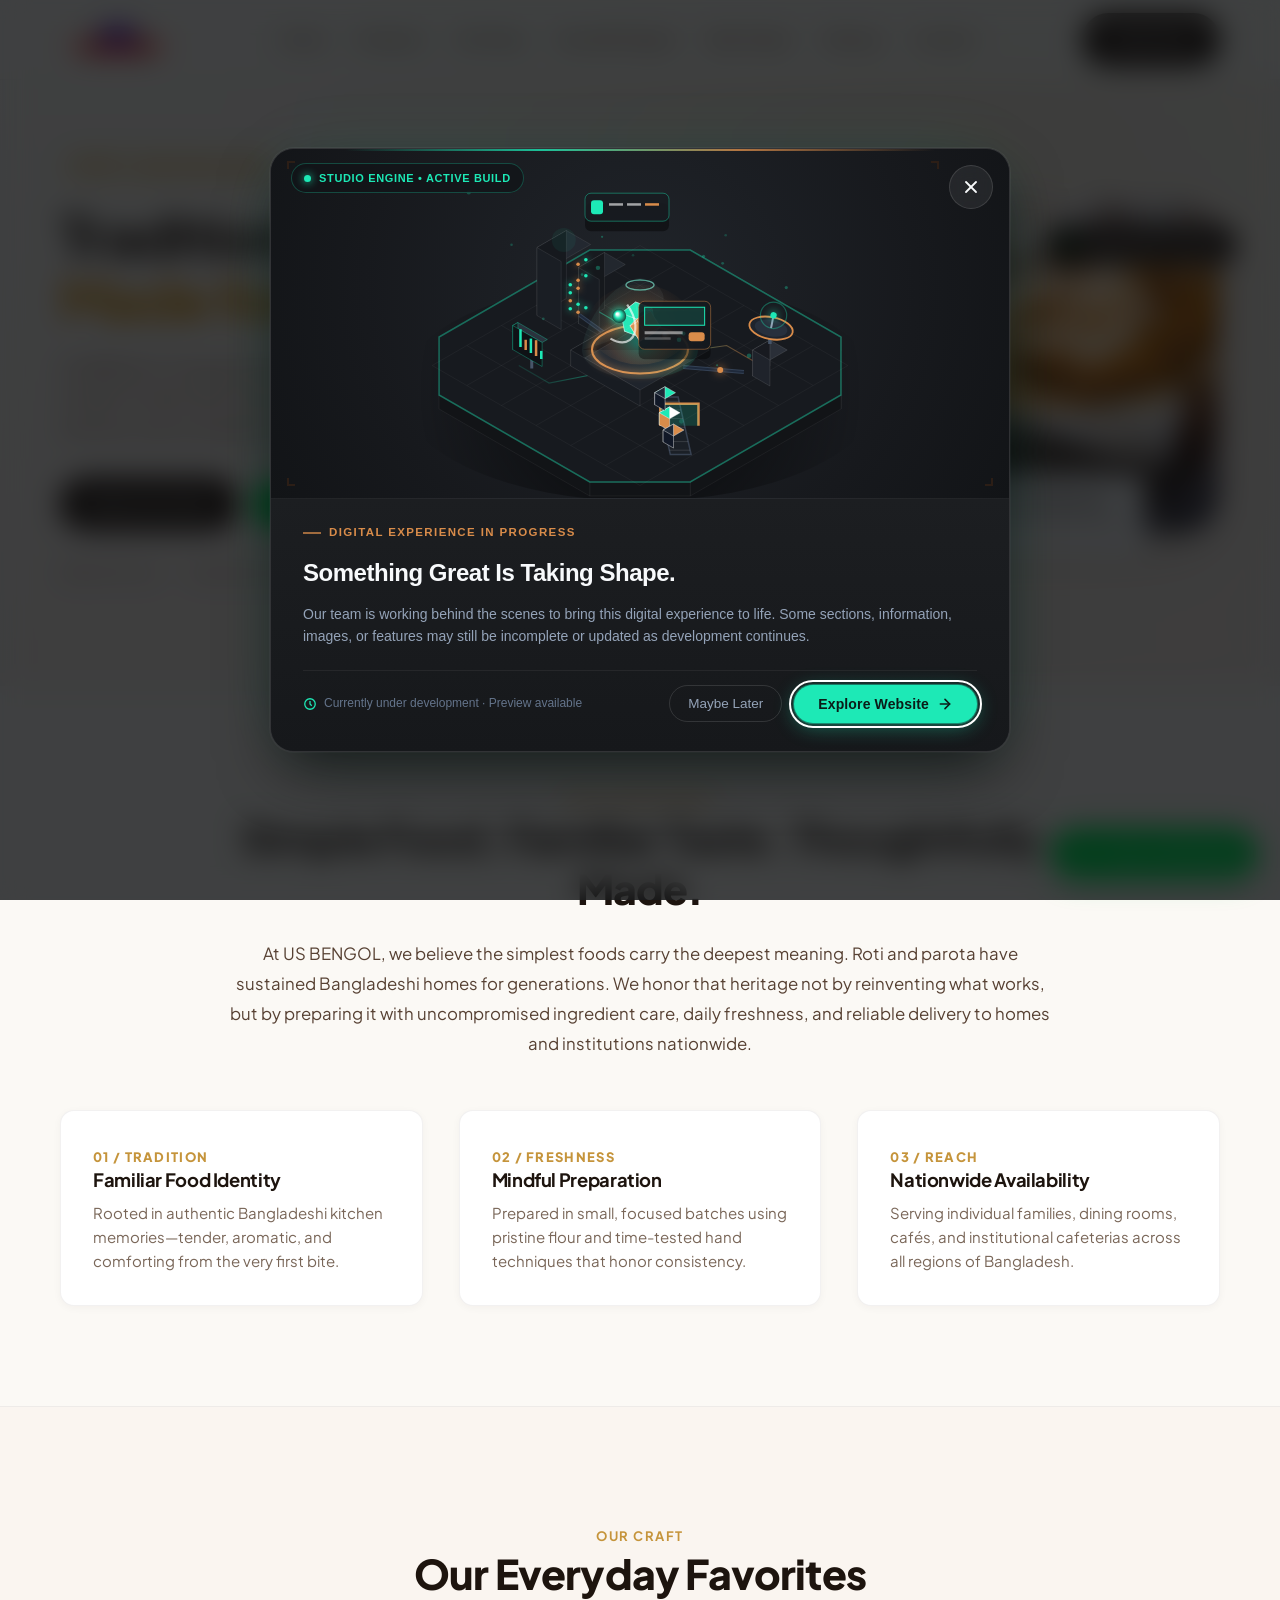
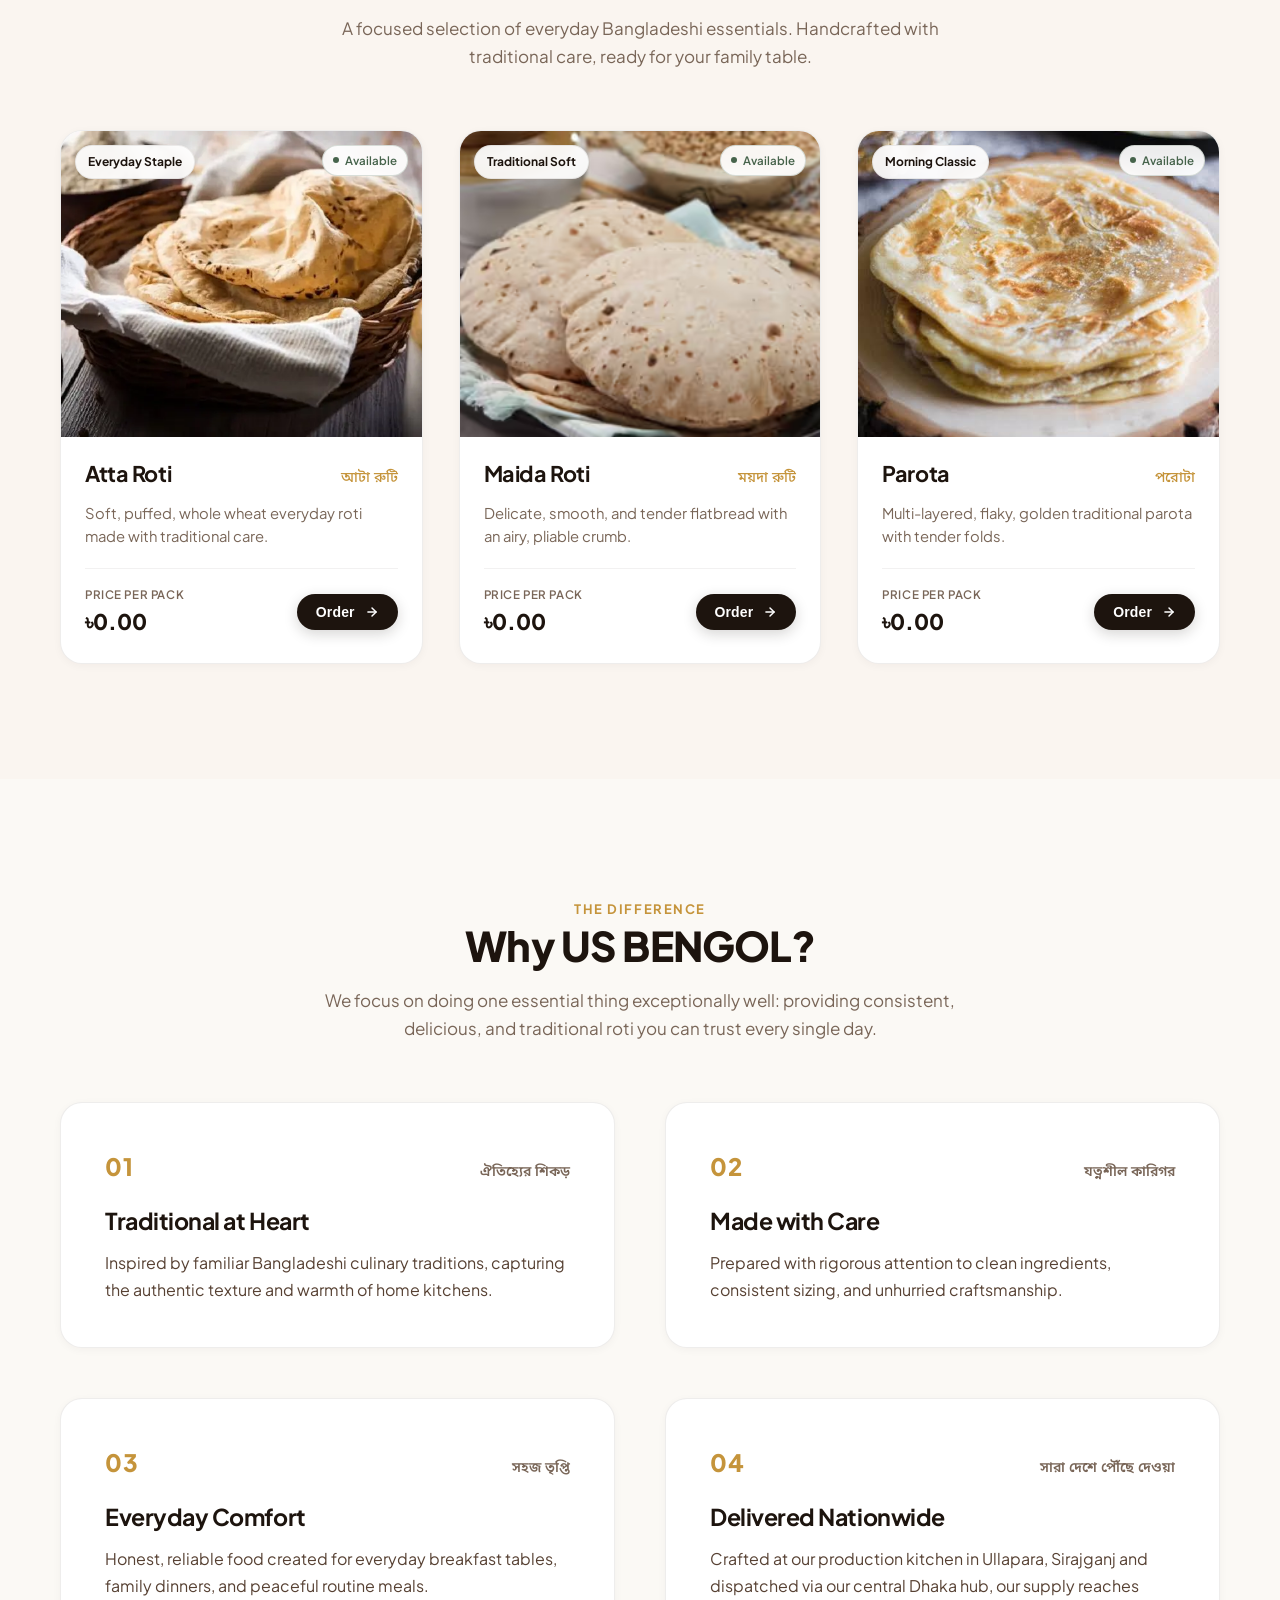
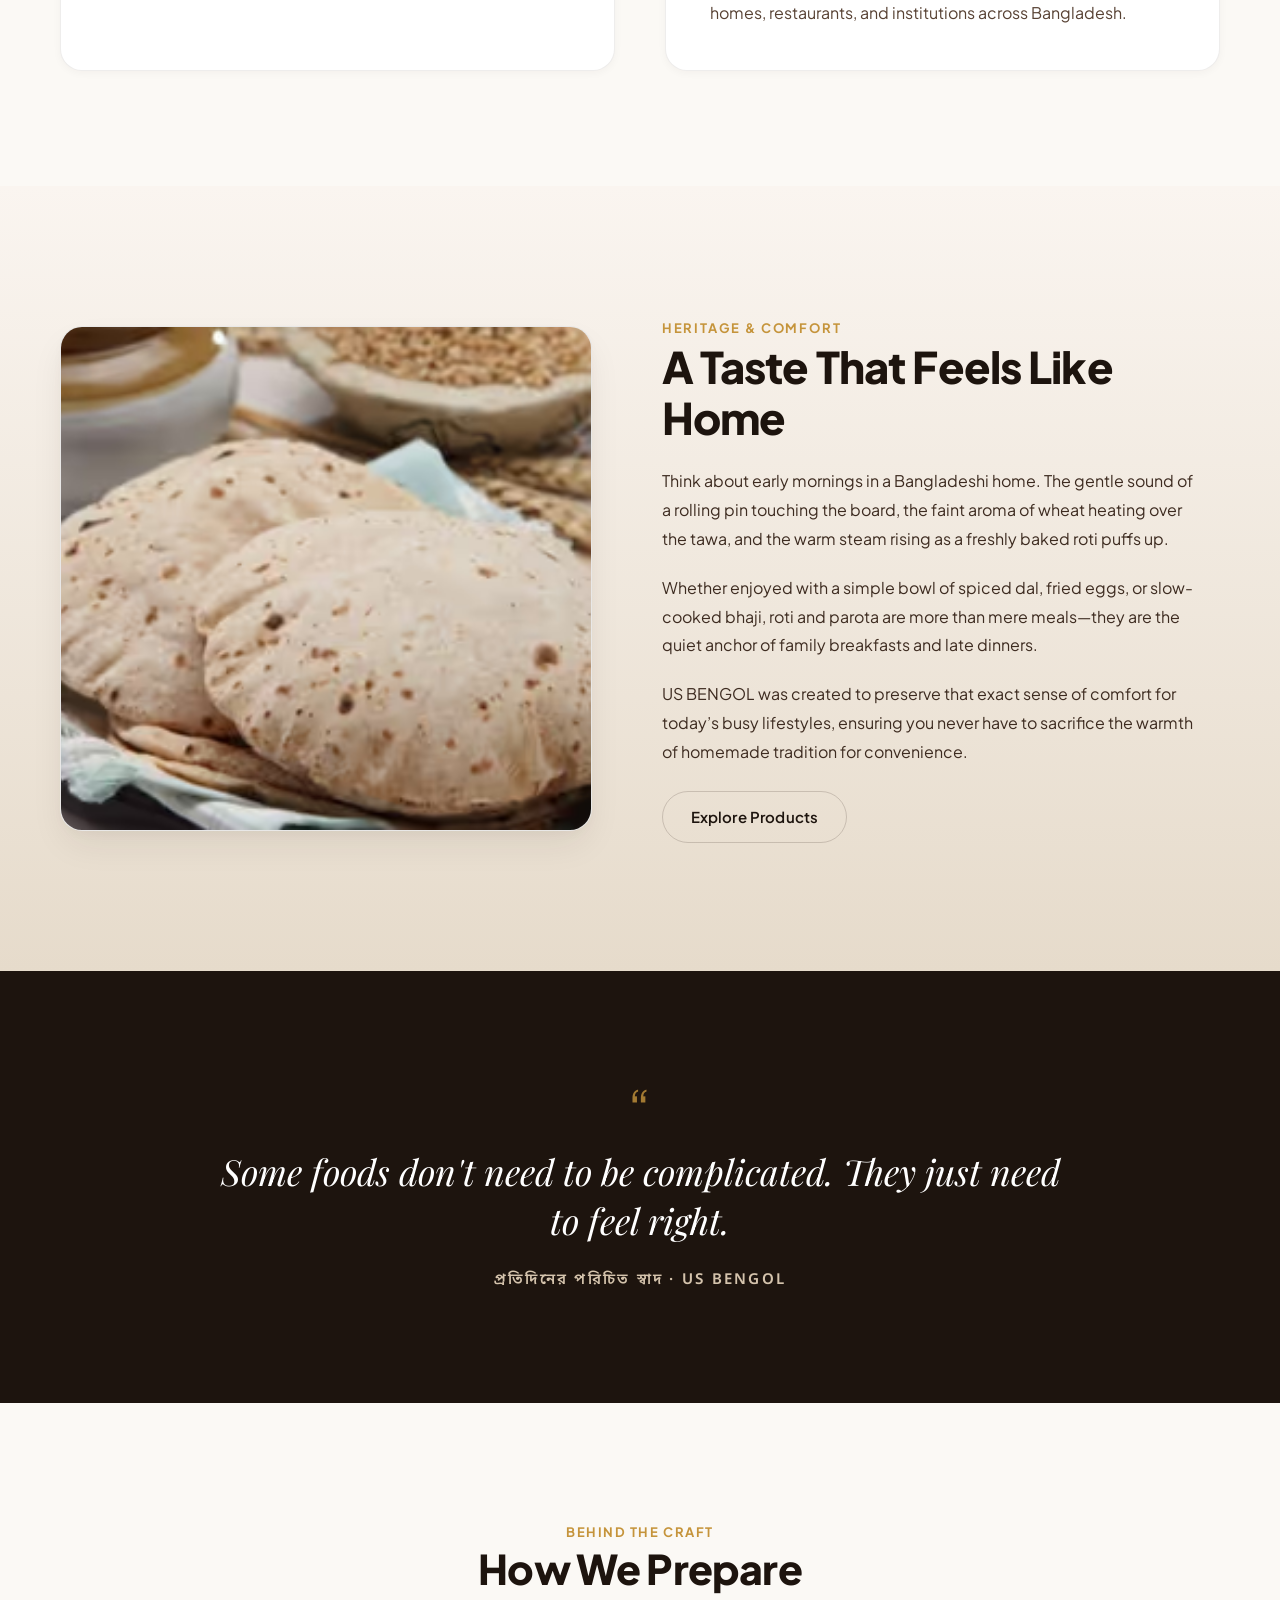
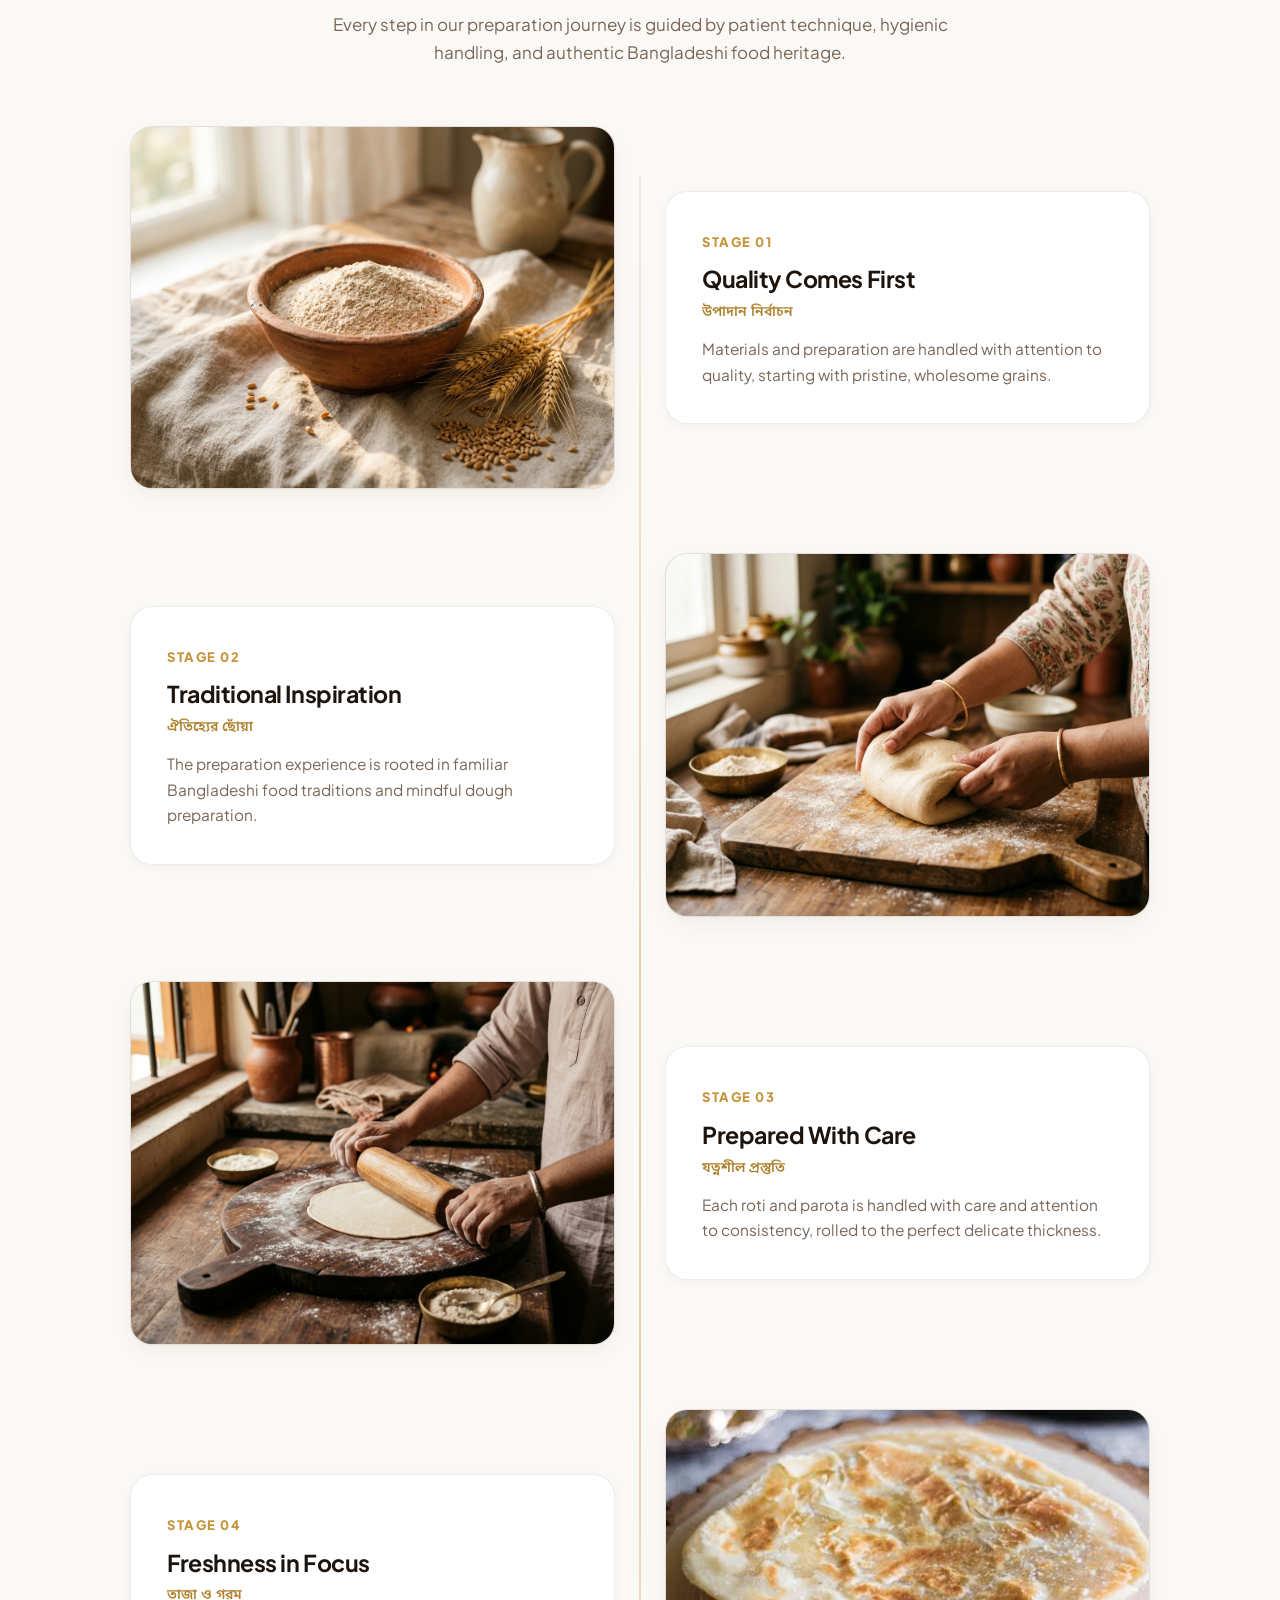
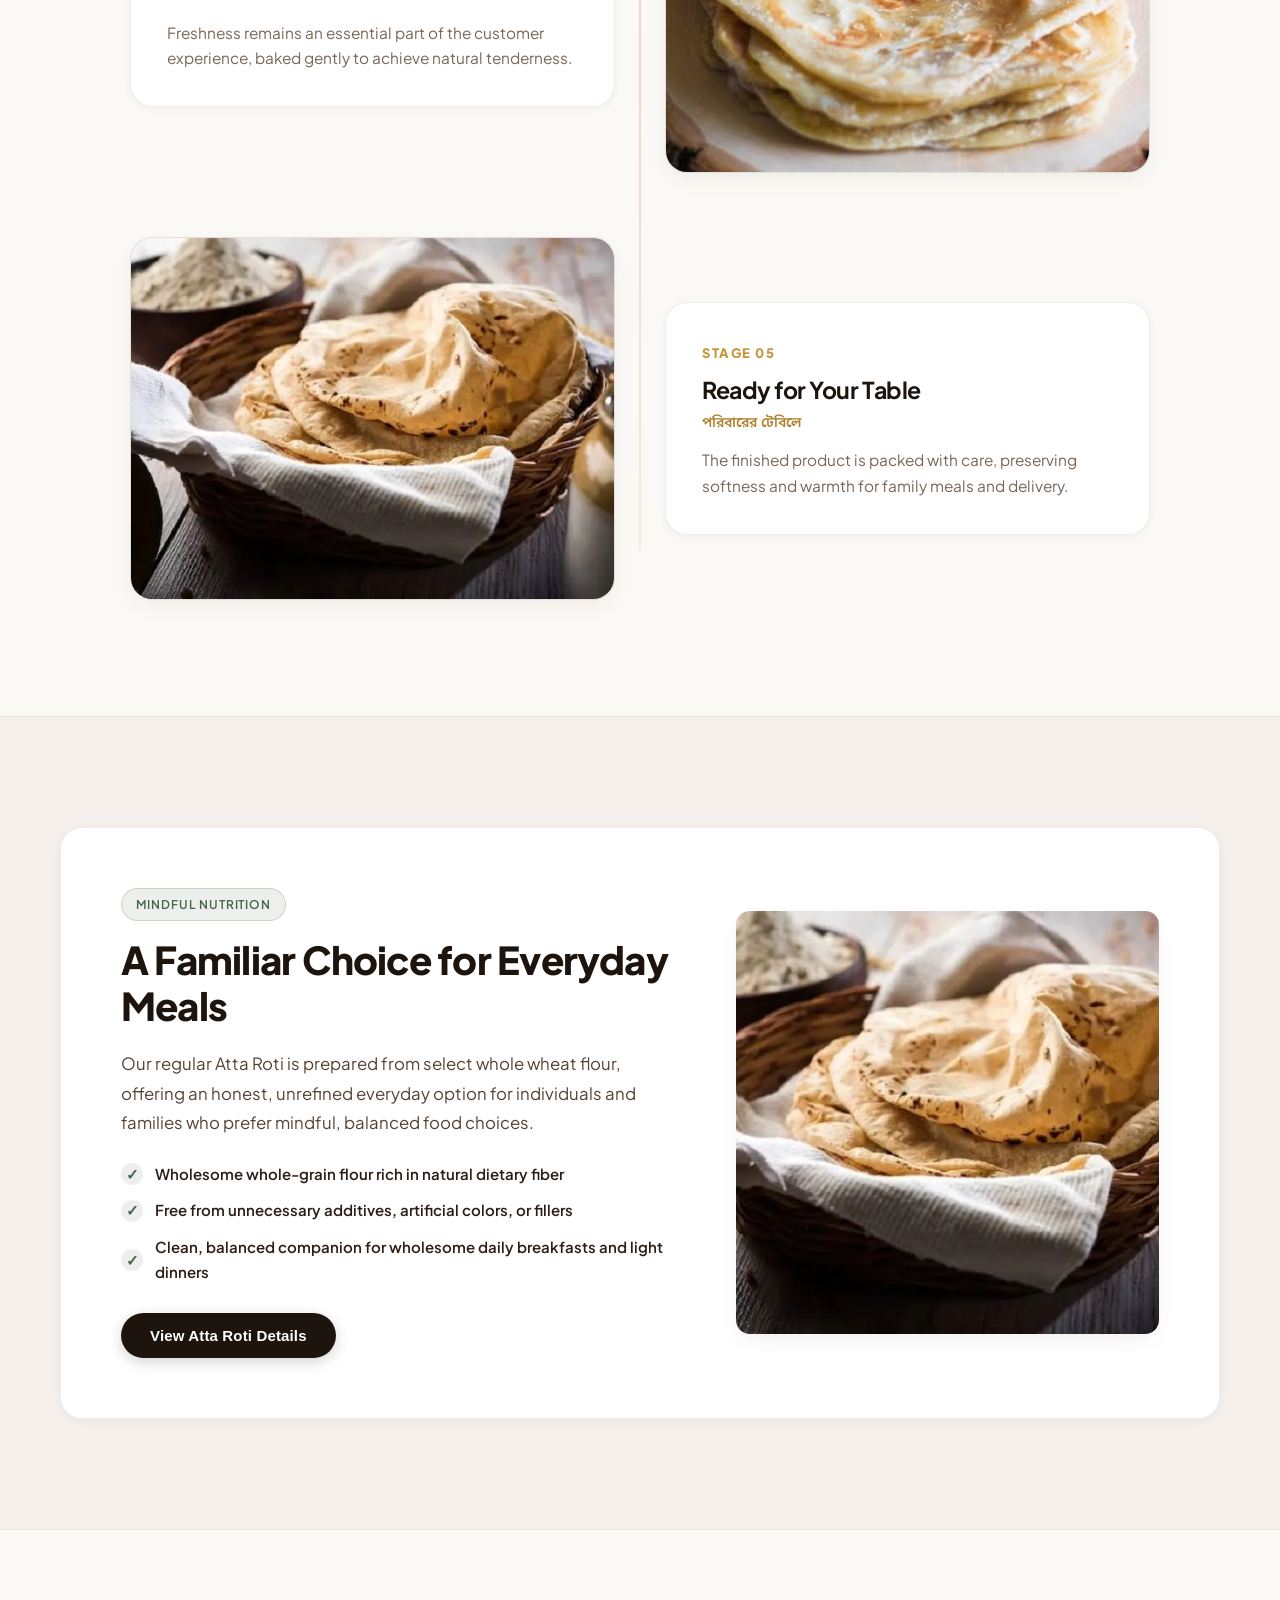
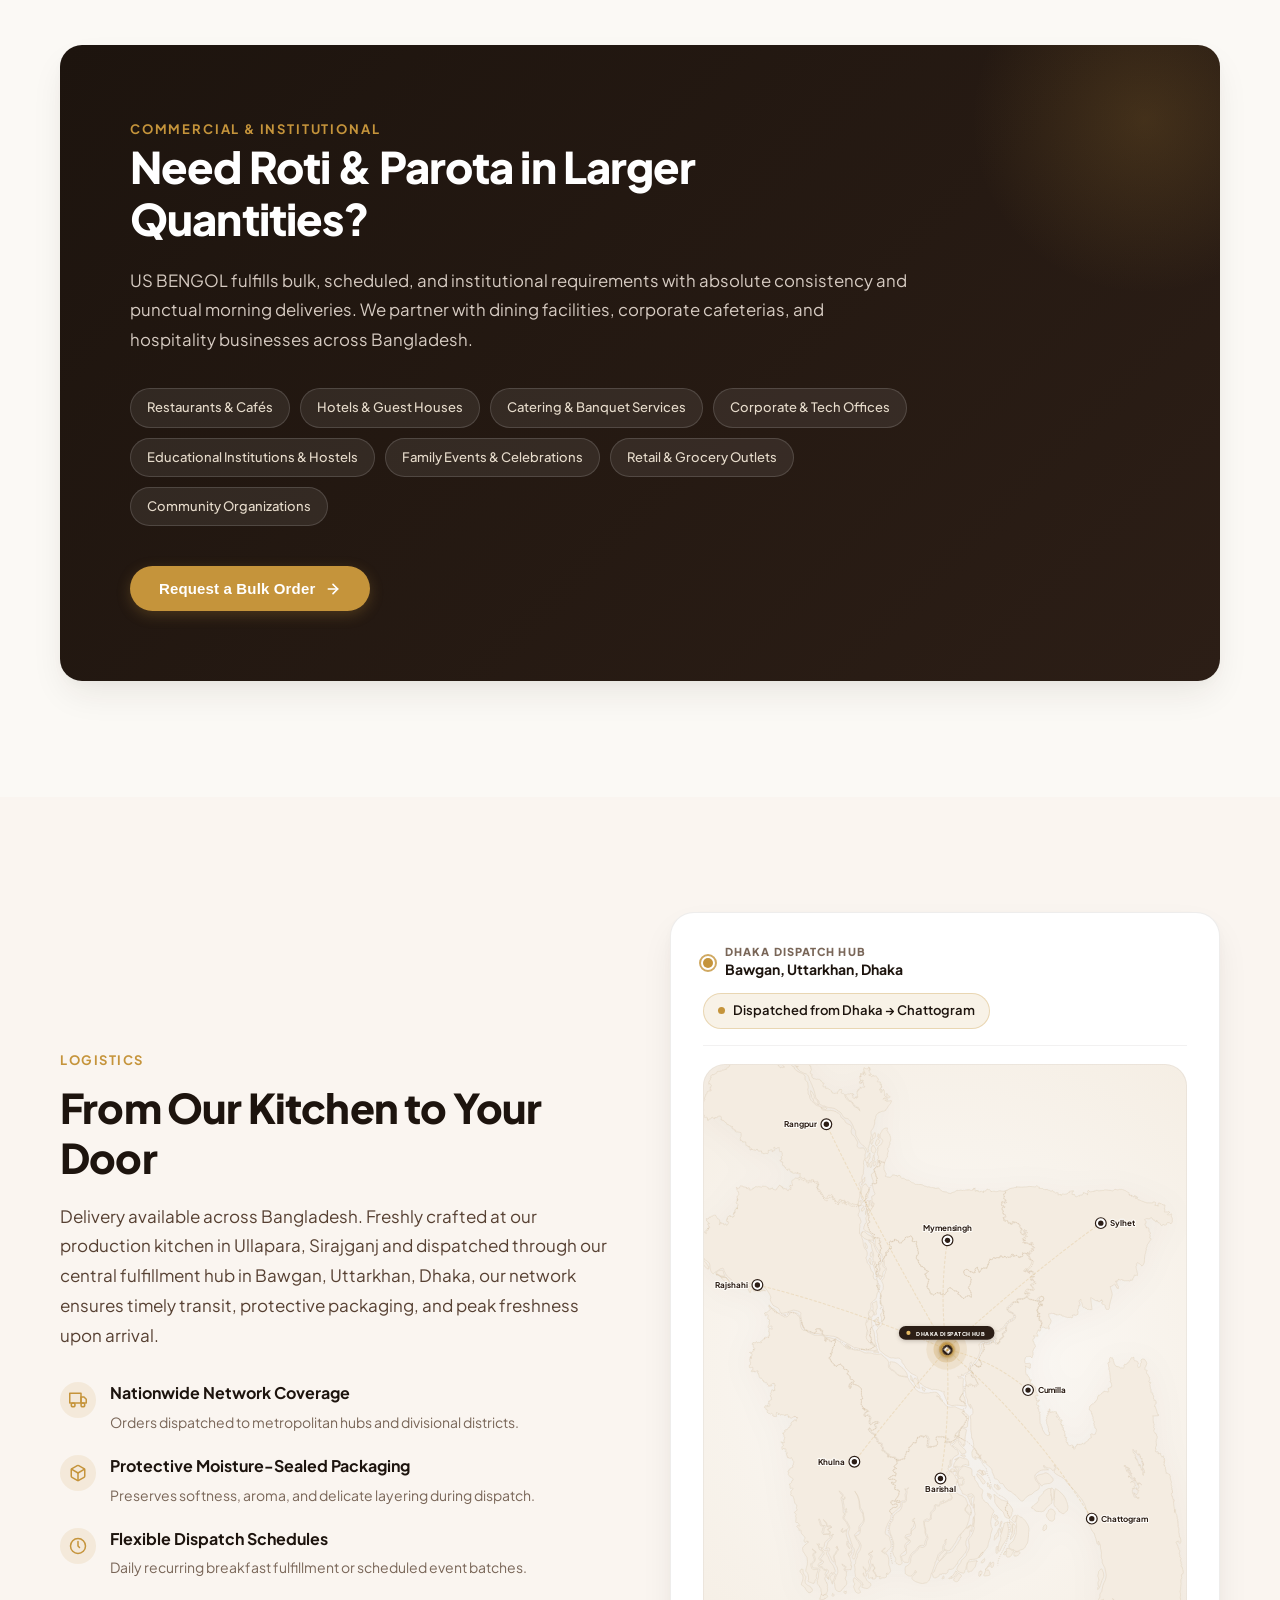
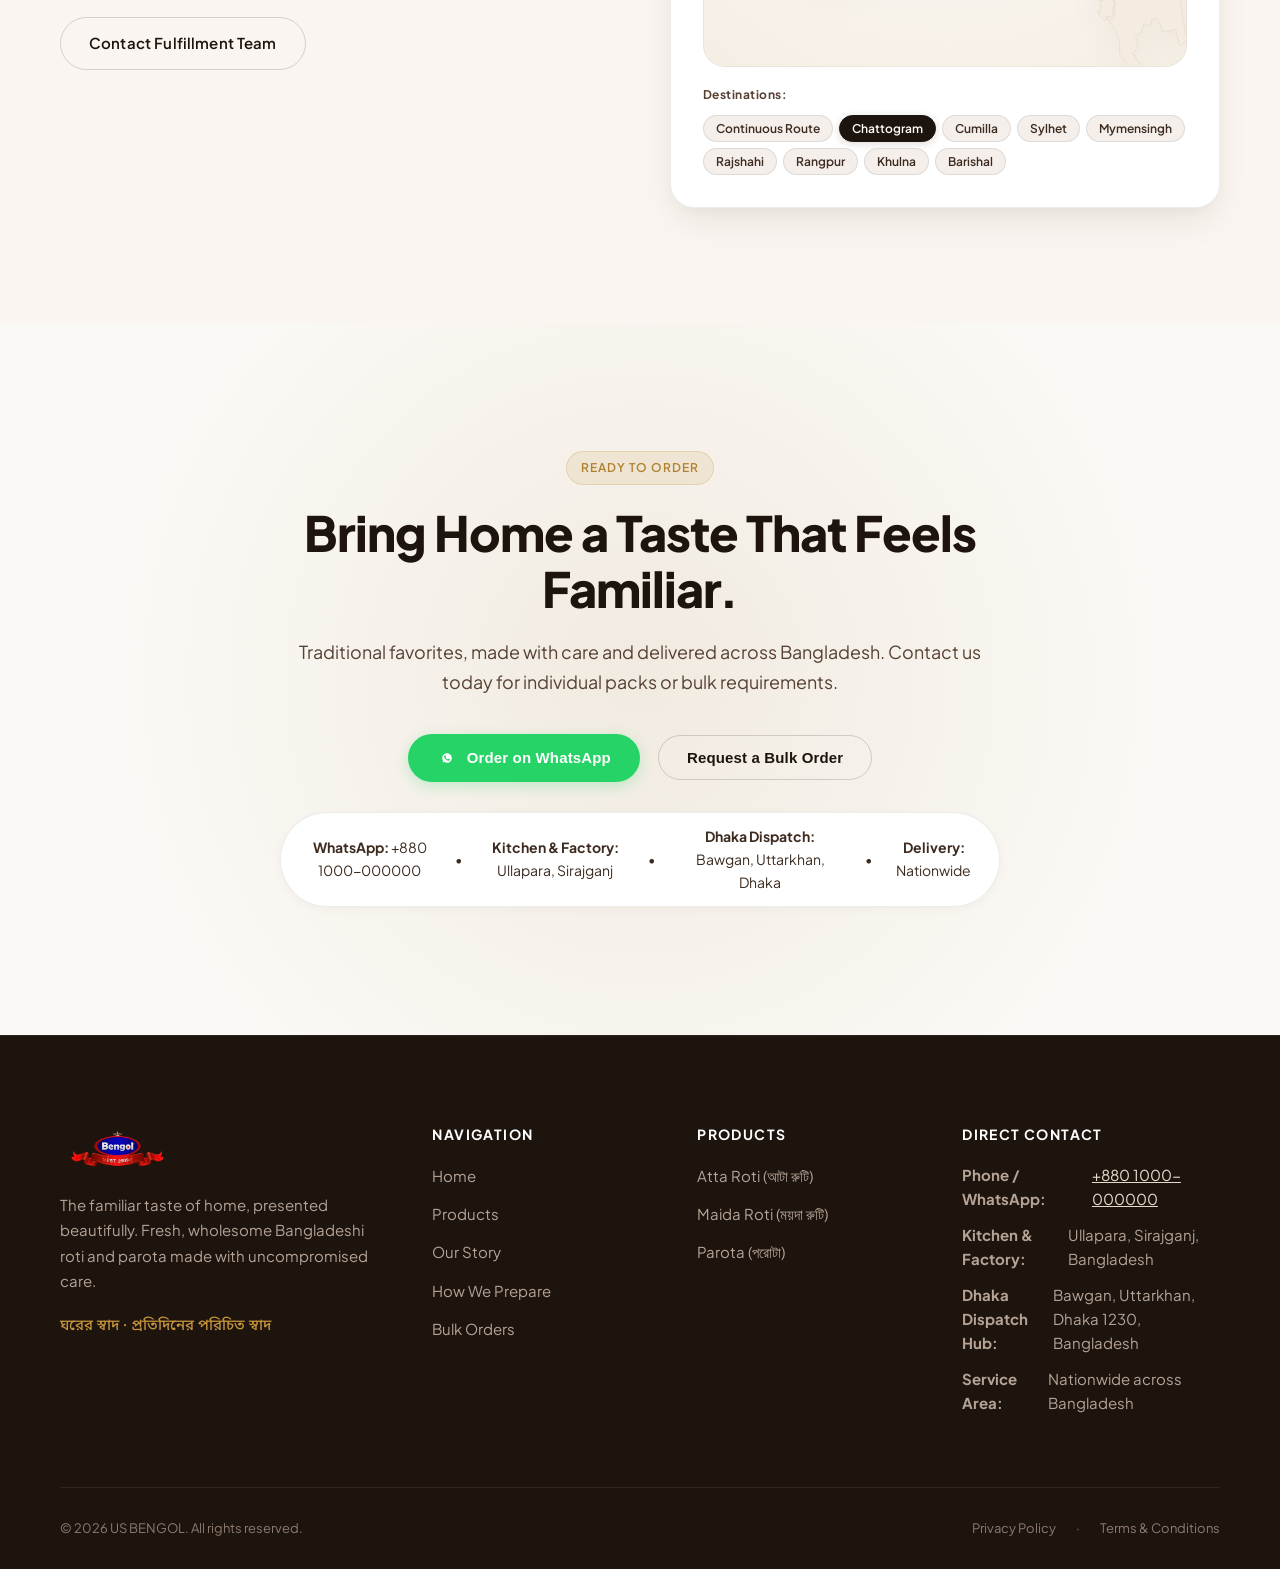
==== commit 24d00e3e: "pop up update" ====
--- a/index.html
+++ b/index.html
@@ -39,6 +39,7 @@
   <!-- Stylesheets -->
   <link rel="stylesheet" href="css/style.css">
   <link rel="stylesheet" href="css/responsive.css">
+  <link rel="stylesheet" href="css/under-dev-modal.css">
 
   <!-- Structured Data (JSON-LD) for LocalBusiness / FoodEstablishment -->
   <script type="application/ld+json">
@@ -1369,5 +1370,8 @@
   <script src="js/animations.js"></script>
   <script src="js/delivery-map.js"></script>
   <script src="js/app.js"></script>
+
+  <!-- Under-Development 3D Isometric Popup (Completely isolated, safe to remove) -->
+  <script src="js/under-dev-modal.js"></script>
 </body>
 </html>
--- a/css/under-dev-modal.css
+++ b/css/under-dev-modal.css
@@ -0,0 +1,487 @@
+/**
+ * ============================================================================
+ * US BENGOL - Under-Development Modal Styles
+ * Completely isolated, scoped styles for the 3D Isometric Construction Popup.
+ * Zero global side-effects: affects ONLY #under-dev-modal and .udm-* elements.
+ * ============================================================================
+ */
+
+:root {
+  --udm-bg: #1c1e21;
+  --udm-card-bg: rgba(28, 30, 33, 0.94);
+  --udm-teal: #1de9b6;
+  --udm-teal-rgb: 29, 233, 182;
+  --udm-teal-glow: rgba(29, 233, 182, 0.35);
+  --udm-copper: #d98c4a;
+  --udm-copper-rgb: 217, 140, 74;
+  --udm-copper-glow: rgba(217, 140, 74, 0.32);
+  --udm-text: #f8fafc;
+  --udm-text-muted: #94a3b8;
+  --udm-text-dim: #64748b;
+  --udm-border: rgba(255, 255, 255, 0.09);
+  --udm-border-glow: rgba(29, 233, 182, 0.25);
+  --udm-radius-lg: 24px;
+  --udm-radius-md: 14px;
+  --udm-radius-full: 9999px;
+  --udm-font: -apple-system, BlinkMacSystemFont, "Segoe UI", Roboto, Oxygen, Ubuntu, Cantarell, "Helvetica Neue", sans-serif;
+}
+
+/* Prevent background scroll when dialog is active */
+body.udm-scroll-locked {
+  overflow: hidden !important;
+  touch-action: none;
+}
+
+/* Modal Root Overlay Container */
+#under-dev-modal {
+  position: fixed;
+  inset: 0;
+  z-index: 999999;
+  display: flex;
+  align-items: center;
+  justify-content: center;
+  padding: 20px;
+  box-sizing: border-box;
+  font-family: var(--udm-font);
+  opacity: 0;
+  visibility: hidden;
+  pointer-events: none;
+  transition: opacity 0.35s cubic-bezier(0.16, 1, 0.3, 1),
+              visibility 0.35s cubic-bezier(0.16, 1, 0.3, 1);
+  -webkit-font-smoothing: antialiased;
+  -moz-osx-font-smoothing: grayscale;
+}
+
+#under-dev-modal.udm-visible {
+  opacity: 1;
+  visibility: visible;
+  pointer-events: auto;
+}
+
+/* Backdrop */
+.udm-backdrop {
+  position: absolute;
+  inset: 0;
+  background: rgba(10, 12, 15, 0.78);
+  backdrop-filter: blur(14px) saturate(160%);
+  -webkit-backdrop-filter: blur(14px) saturate(160%);
+  cursor: pointer;
+  transition: opacity 0.35s ease;
+}
+
+/* Dialog Card */
+.udm-dialog {
+  position: relative;
+  z-index: 10;
+  width: 100%;
+  max-width: var(--udm-dialog-max-width, 740px);
+  max-height: 92vh;
+  display: flex;
+  flex-direction: column;
+  background: var(--udm-card-bg);
+  border: 1px solid var(--udm-border);
+  border-radius: var(--udm-radius-lg);
+  box-shadow: 
+    0 24px 60px -12px rgba(0, 0, 0, 0.7),
+    0 0 0 1px rgba(255, 255, 255, 0.05),
+    0 0 80px -20px rgba(29, 233, 182, 0.15);
+  overflow: hidden;
+  transform: scale(0.96) translateY(14px);
+  transition: transform 0.4s cubic-bezier(0.16, 1, 0.3, 1),
+              opacity 0.4s cubic-bezier(0.16, 1, 0.3, 1),
+              box-shadow 0.4s ease;
+  box-sizing: border-box;
+}
+
+#under-dev-modal.udm-visible .udm-dialog {
+  transform: scale(1) translateY(0);
+}
+
+/* Subtle top glow bar */
+.udm-dialog::before {
+  content: "";
+  position: absolute;
+  top: 0;
+  left: 10%;
+  right: 10%;
+  height: 2px;
+  background: linear-gradient(90deg, transparent, var(--udm-teal), var(--udm-copper), transparent);
+  opacity: 0.8;
+  z-index: 20;
+  pointer-events: none;
+}
+
+/* Top-Right Close Button */
+.udm-close-btn {
+  position: absolute;
+  top: 16px;
+  right: 16px;
+  width: 44px;
+  height: 44px;
+  display: flex;
+  align-items: center;
+  justify-content: center;
+  border-radius: var(--udm-radius-full);
+  background: rgba(255, 255, 255, 0.07);
+  border: 1px solid rgba(255, 255, 255, 0.12);
+  color: var(--udm-text);
+  cursor: pointer;
+  z-index: 30;
+  padding: 0;
+  transition: background 0.2s ease, border-color 0.2s ease, transform 0.2s ease, color 0.2s ease;
+  backdrop-filter: blur(8px);
+  -webkit-backdrop-filter: blur(8px);
+}
+
+.udm-close-btn:hover {
+  background: rgba(255, 255, 255, 0.16);
+  border-color: rgba(255, 255, 255, 0.25);
+  color: #ffffff;
+  transform: scale(1.06);
+}
+
+.udm-close-btn:active {
+  transform: scale(0.95);
+}
+
+.udm-close-btn:focus-visible {
+  outline: 2px solid var(--udm-teal);
+  outline-offset: 2px;
+}
+
+.udm-close-btn svg {
+  width: 20px;
+  height: 20px;
+  stroke: currentColor;
+  stroke-width: 2.2;
+  stroke-linecap: round;
+  stroke-linejoin: round;
+}
+
+/* ==========================================================================
+   1. ANIMATION-FIRST SCENE CONTAINER (~65% OF VISUAL SPACE)
+   ========================================================================== */
+.udm-scene-container {
+  position: relative;
+  width: 100%;
+  height: var(--udm-scene-height, 350px);
+  flex: 0 0 var(--udm-scene-height, 350px);
+  background: radial-gradient(circle at 50% 40%, #20242a 0%, #17191d 65%, #121417 100%);
+  overflow: hidden;
+  user-select: none;
+  border-bottom: 1px solid rgba(255, 255, 255, 0.06);
+}
+
+/* Subtle corner technical marks */
+.udm-scene-corner {
+  position: absolute;
+  width: 8px;
+  height: 8px;
+  border-color: rgba(29, 233, 182, 0.3);
+  pointer-events: none;
+  z-index: 15;
+}
+.udm-scene-corner.tl { top: 12px; left: 16px; border-top: 2px solid; border-left: 2px solid; }
+.udm-scene-corner.tr { top: 12px; right: 70px; border-top: 2px solid; border-right: 2px solid; }
+.udm-scene-corner.bl { bottom: 12px; left: 16px; border-bottom: 2px solid; border-left: 2px solid; }
+.udm-scene-corner.br { bottom: 12px; right: 16px; border-bottom: 2px solid; border-right: 2px solid; }
+
+/* Status Chip inside Scene */
+.udm-scene-badge {
+  position: absolute;
+  top: 14px;
+  left: 20px;
+  z-index: 20;
+  display: inline-flex;
+  align-items: center;
+  gap: 8px;
+  padding: 5px 12px;
+  background: rgba(18, 20, 24, 0.75);
+  border: 1px solid rgba(29, 233, 182, 0.25);
+  border-radius: var(--udm-radius-full);
+  font-size: 11px;
+  font-weight: 600;
+  letter-spacing: 0.06em;
+  text-transform: uppercase;
+  color: var(--udm-teal);
+  backdrop-filter: blur(8px);
+  -webkit-backdrop-filter: blur(8px);
+  pointer-events: none;
+}
+
+.udm-live-dot {
+  width: 7px;
+  height: 7px;
+  border-radius: 50%;
+  background: var(--udm-teal);
+  box-shadow: 0 0 8px var(--udm-teal);
+  animation: udmPulseDot 2s infinite ease-in-out;
+}
+
+@keyframes udmPulseDot {
+  0%, 100% { transform: scale(1); opacity: 1; }
+  50% { transform: scale(1.35); opacity: 0.45; }
+}
+
+/* Canvas Element */
+.udm-canvas {
+  position: absolute;
+  inset: 0;
+  width: 100%;
+  height: 100%;
+  display: block;
+  cursor: grab;
+}
+
+.udm-canvas:active {
+  cursor: grabbing;
+}
+
+/* ==========================================================================
+   2. CONTENT AREA (~35% OF VISUAL SPACE)
+   ========================================================================== */
+.udm-content {
+  padding: 24px 32px 28px;
+  display: flex;
+  flex-direction: column;
+  gap: 16px;
+  background: linear-gradient(180deg, rgba(28, 30, 33, 0.98) 0%, rgba(22, 24, 27, 1) 100%);
+  box-sizing: border-box;
+}
+
+/* Eyebrow */
+.udm-eyebrow {
+  font-size: 11.5px;
+  font-weight: 700;
+  letter-spacing: 0.12em;
+  text-transform: uppercase;
+  color: var(--udm-copper);
+  display: flex;
+  align-items: center;
+  gap: 8px;
+  margin: 0;
+}
+
+.udm-eyebrow-line {
+  display: inline-block;
+  width: 18px;
+  height: 1.5px;
+  background: var(--udm-copper);
+  opacity: 0.7;
+}
+
+/* Main Heading */
+.udm-heading {
+  font-size: 24px;
+  line-height: 1.25;
+  font-weight: 700;
+  color: var(--udm-text);
+  margin: 0;
+  letter-spacing: -0.02em;
+}
+
+/* Description */
+.udm-description {
+  font-size: 14px;
+  line-height: 1.55;
+  color: var(--udm-text-muted);
+  margin: 0;
+}
+
+/* Footer Controls & Status */
+.udm-footer {
+  display: flex;
+  align-items: center;
+  justify-content: space-between;
+  gap: 16px;
+  margin-top: 6px;
+  padding-top: 14px;
+  border-top: 1px solid rgba(255, 255, 255, 0.06);
+  flex-wrap: wrap;
+}
+
+.udm-status-pill {
+  font-size: 12px;
+  color: var(--udm-text-dim);
+  display: flex;
+  align-items: center;
+  gap: 7px;
+}
+
+.udm-status-icon {
+  width: 14px;
+  height: 14px;
+  color: var(--udm-teal);
+  flex-shrink: 0;
+}
+
+.udm-actions {
+  display: flex;
+  align-items: center;
+  gap: 12px;
+}
+
+/* Secondary Button ("Maybe Later") */
+.udm-btn-secondary {
+  background: transparent;
+  border: 1px solid rgba(255, 255, 255, 0.12);
+  color: var(--udm-text-muted);
+  font-size: 13.5px;
+  font-weight: 500;
+  padding: 10px 18px;
+  border-radius: var(--udm-radius-full);
+  cursor: pointer;
+  transition: all 0.2s ease;
+  font-family: inherit;
+  white-space: nowrap;
+}
+
+.udm-btn-secondary:hover {
+  background: rgba(255, 255, 255, 0.06);
+  border-color: rgba(255, 255, 255, 0.22);
+  color: var(--udm-text);
+}
+
+.udm-btn-secondary:focus-visible {
+  outline: 2px solid var(--udm-teal);
+  outline-offset: 2px;
+}
+
+/* Primary Button ("Explore Website") - Teal CTA */
+.udm-btn-primary {
+  position: relative;
+  background: var(--udm-teal);
+  color: #0b1c18;
+  border: none;
+  font-size: 14px;
+  font-weight: 700;
+  letter-spacing: 0.01em;
+  padding: 11px 24px;
+  border-radius: var(--udm-radius-full);
+  cursor: pointer;
+  display: inline-flex;
+  align-items: center;
+  gap: 8px;
+  box-shadow: 0 4px 20px var(--udm-teal-glow), 0 0 0 1px rgba(29, 233, 182, 0.4);
+  transition: transform 0.2s cubic-bezier(0.16, 1, 0.3, 1),
+              box-shadow 0.2s cubic-bezier(0.16, 1, 0.3, 1),
+              background-color 0.2s ease;
+  font-family: inherit;
+  white-space: nowrap;
+  user-select: none;
+}
+
+.udm-btn-primary:hover {
+  background: #25f4c4;
+  transform: translateY(-2px);
+  box-shadow: 0 6px 26px rgba(29, 233, 182, 0.55), 0 0 0 1px rgba(29, 233, 182, 0.7);
+}
+
+.udm-btn-primary:active {
+  transform: translateY(0);
+  background: #19d4a5;
+  box-shadow: 0 2px 12px var(--udm-teal-glow);
+}
+
+.udm-btn-primary:focus-visible {
+  outline: 2px solid #ffffff;
+  outline-offset: 3px;
+}
+
+.udm-btn-primary svg {
+  width: 16px;
+  height: 16px;
+  stroke: currentColor;
+  stroke-width: 2.4;
+  stroke-linecap: round;
+  stroke-linejoin: round;
+  transition: transform 0.2s ease;
+}
+
+.udm-btn-primary:hover svg {
+  transform: translateX(3px);
+}
+
+/* ==========================================================================
+   3. RESPONSIVE DESIGN & MOBILE OPTIMIZATIONS
+   ========================================================================== */
+@media (max-width: 720px) {
+  #under-dev-modal {
+    padding: 12px;
+  }
+
+  .udm-dialog {
+    max-height: 94vh;
+    border-radius: 20px;
+    overflow-y: auto;
+    -webkit-overflow-scrolling: touch;
+  }
+
+  .udm-scene-container {
+    height: 260px;
+    flex: 0 0 260px;
+  }
+
+  .udm-content {
+    padding: 18px 20px 22px;
+    gap: 12px;
+  }
+
+  .udm-heading {
+    font-size: 20px;
+  }
+
+  .udm-description {
+    font-size: 13.5px;
+    line-height: 1.5;
+  }
+
+  .udm-footer {
+    flex-direction: column-reverse;
+    align-items: stretch;
+    gap: 12px;
+  }
+
+  .udm-actions {
+    flex-direction: column;
+    gap: 8px;
+    width: 100%;
+  }
+
+  .udm-btn-primary,
+  .udm-btn-secondary {
+    width: 100%;
+    justify-content: center;
+    padding: 12px 20px;
+  }
+
+  .udm-status-pill {
+    justify-content: center;
+    text-align: center;
+  }
+}
+
+@media (max-width: 380px) {
+  .udm-scene-container {
+    height: 220px;
+    flex: 0 0 220px;
+  }
+  .udm-heading {
+    font-size: 18px;
+  }
+}
+
+/* Respect user's motion preferences */
+@media (prefers-reduced-motion: reduce) {
+  #under-dev-modal,
+  .udm-dialog,
+  .udm-btn-primary,
+  .udm-btn-secondary,
+  .udm-close-btn {
+    transition: opacity 0.15s ease !important;
+    transform: none !important;
+  }
+  .udm-live-dot {
+    animation: none !important;
+  }
+}
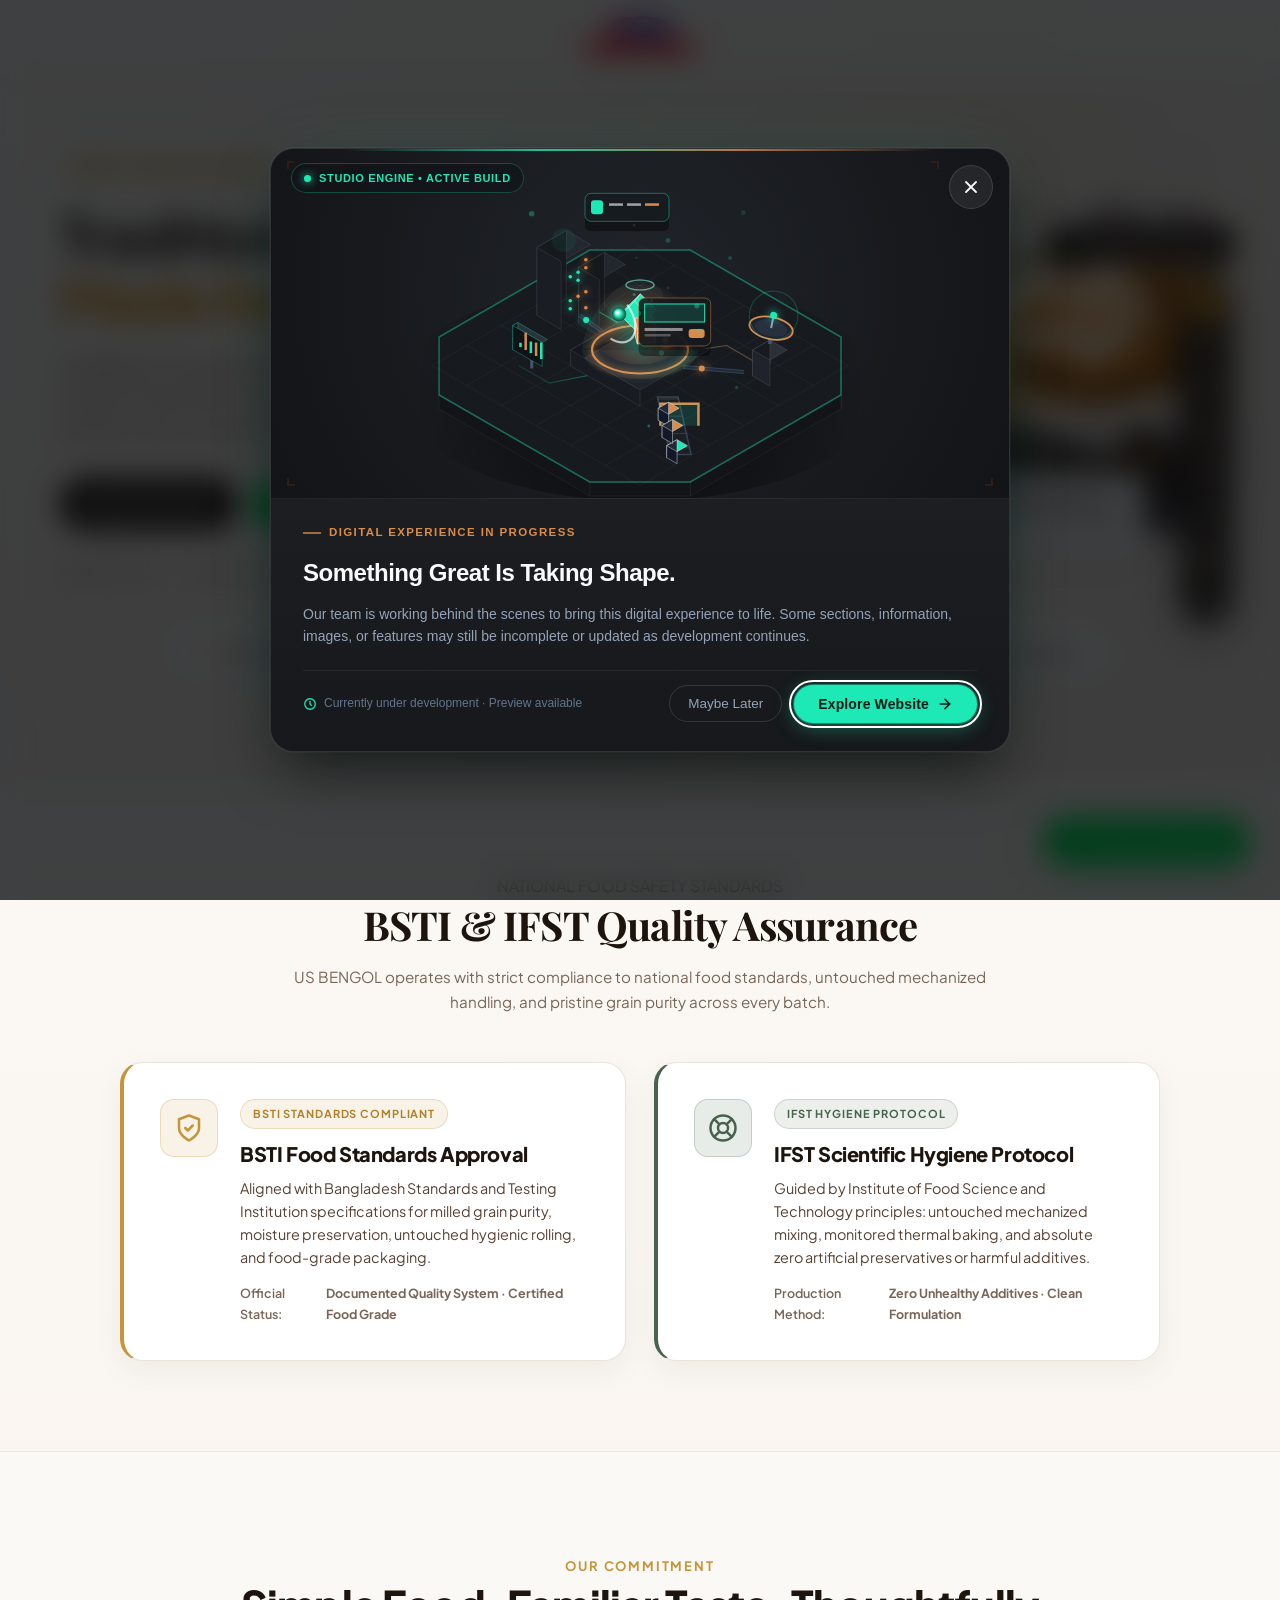
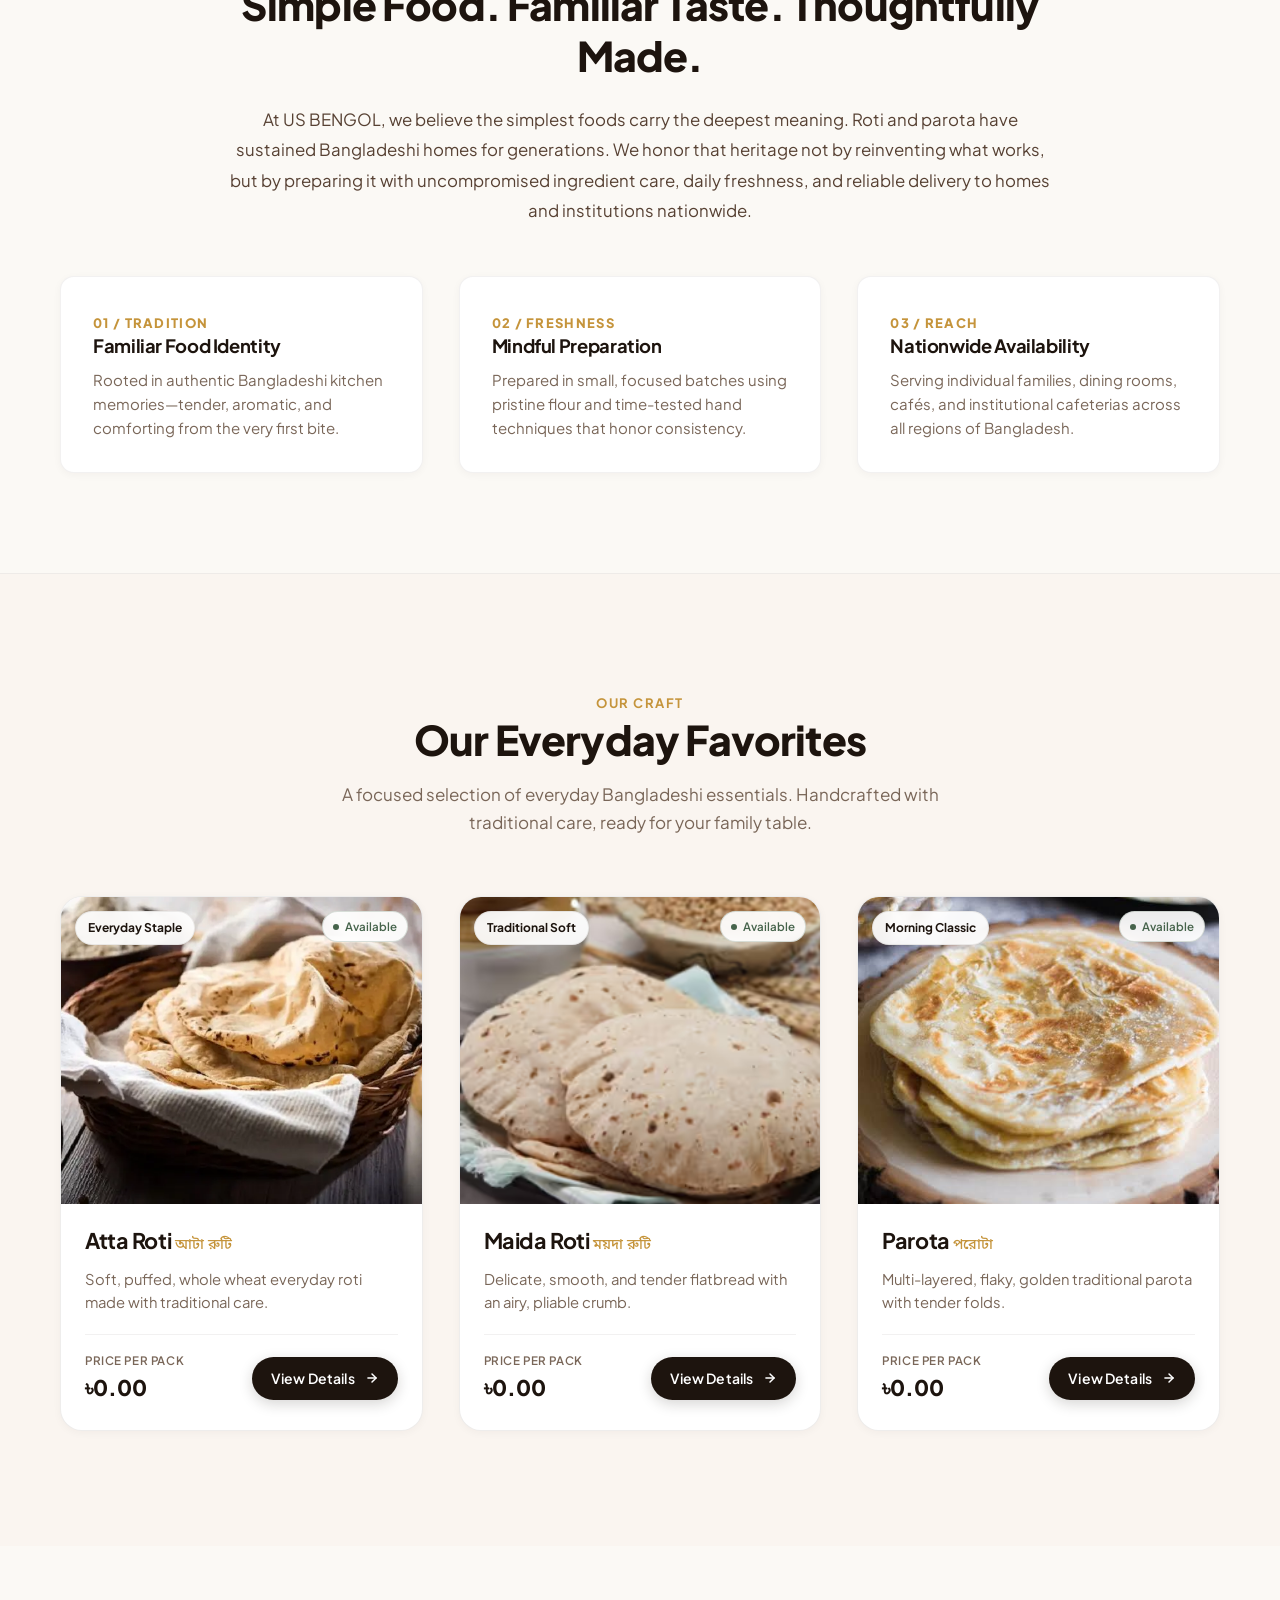
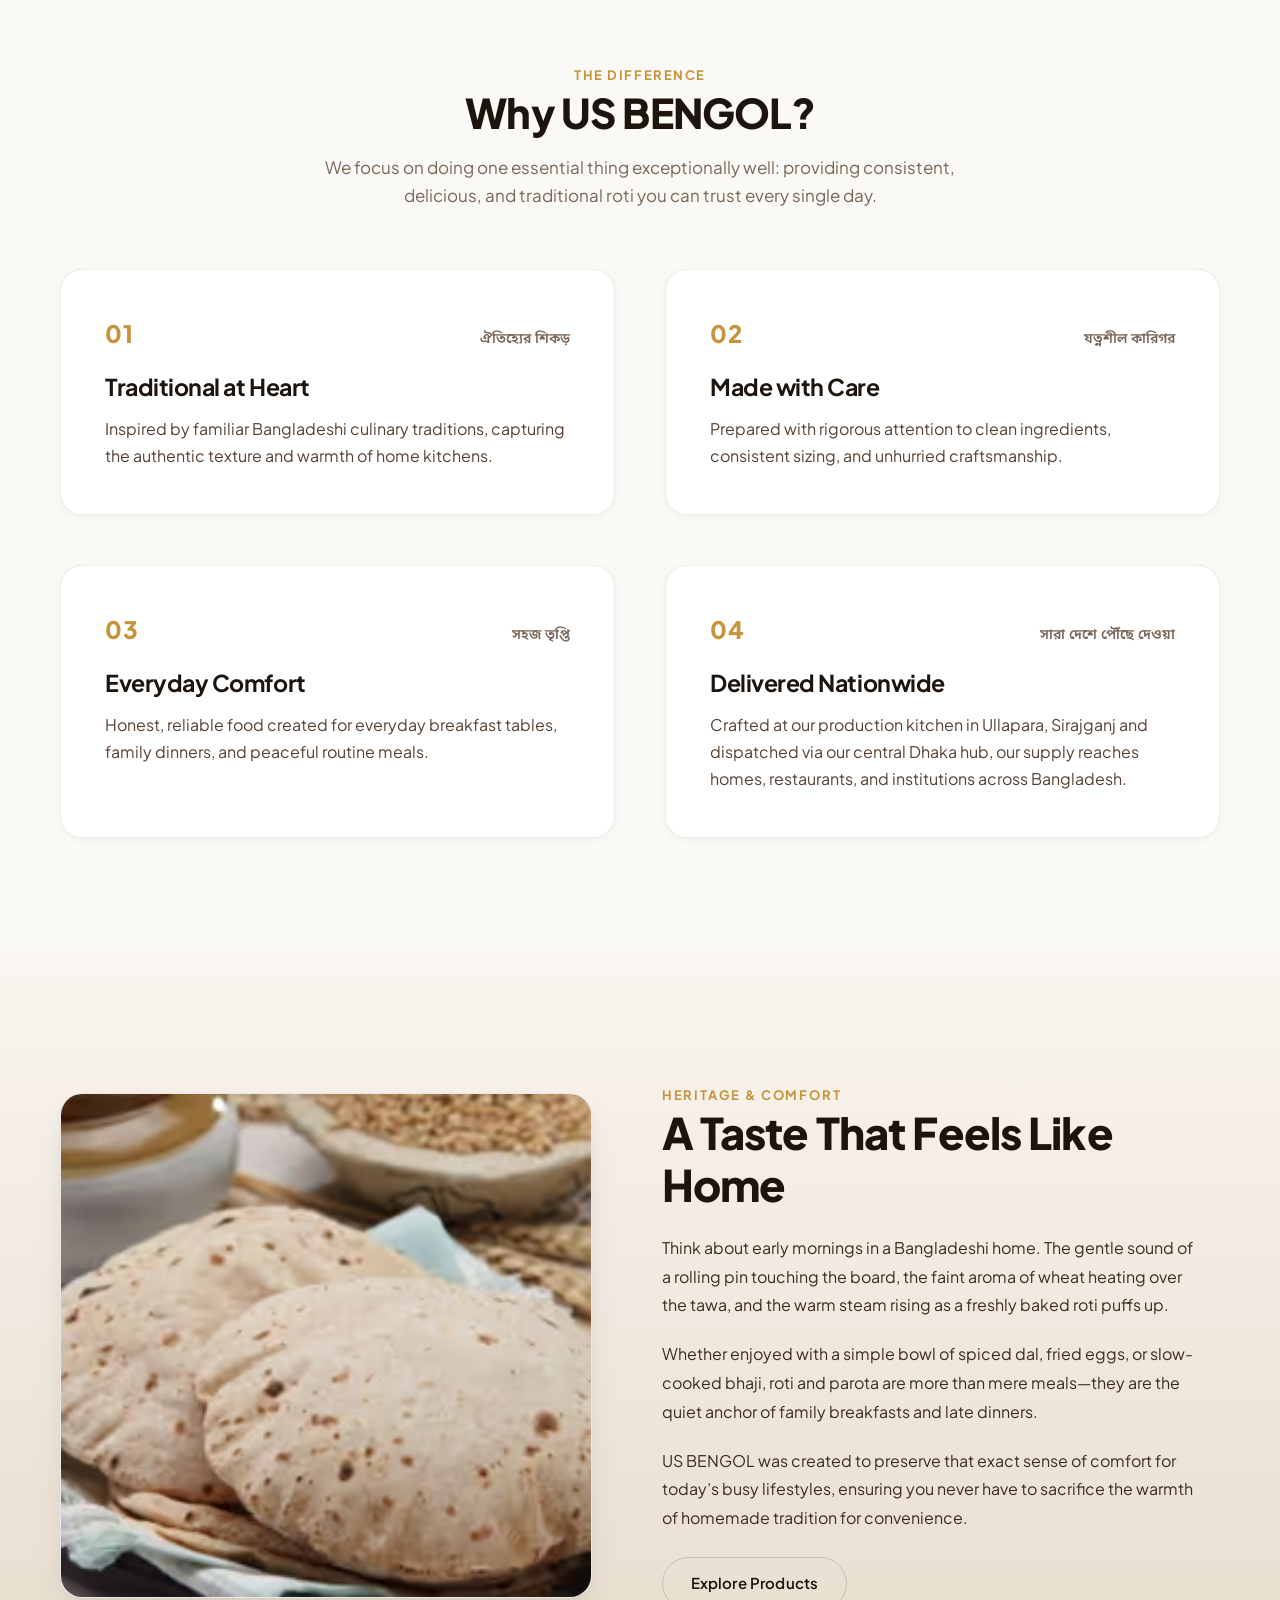
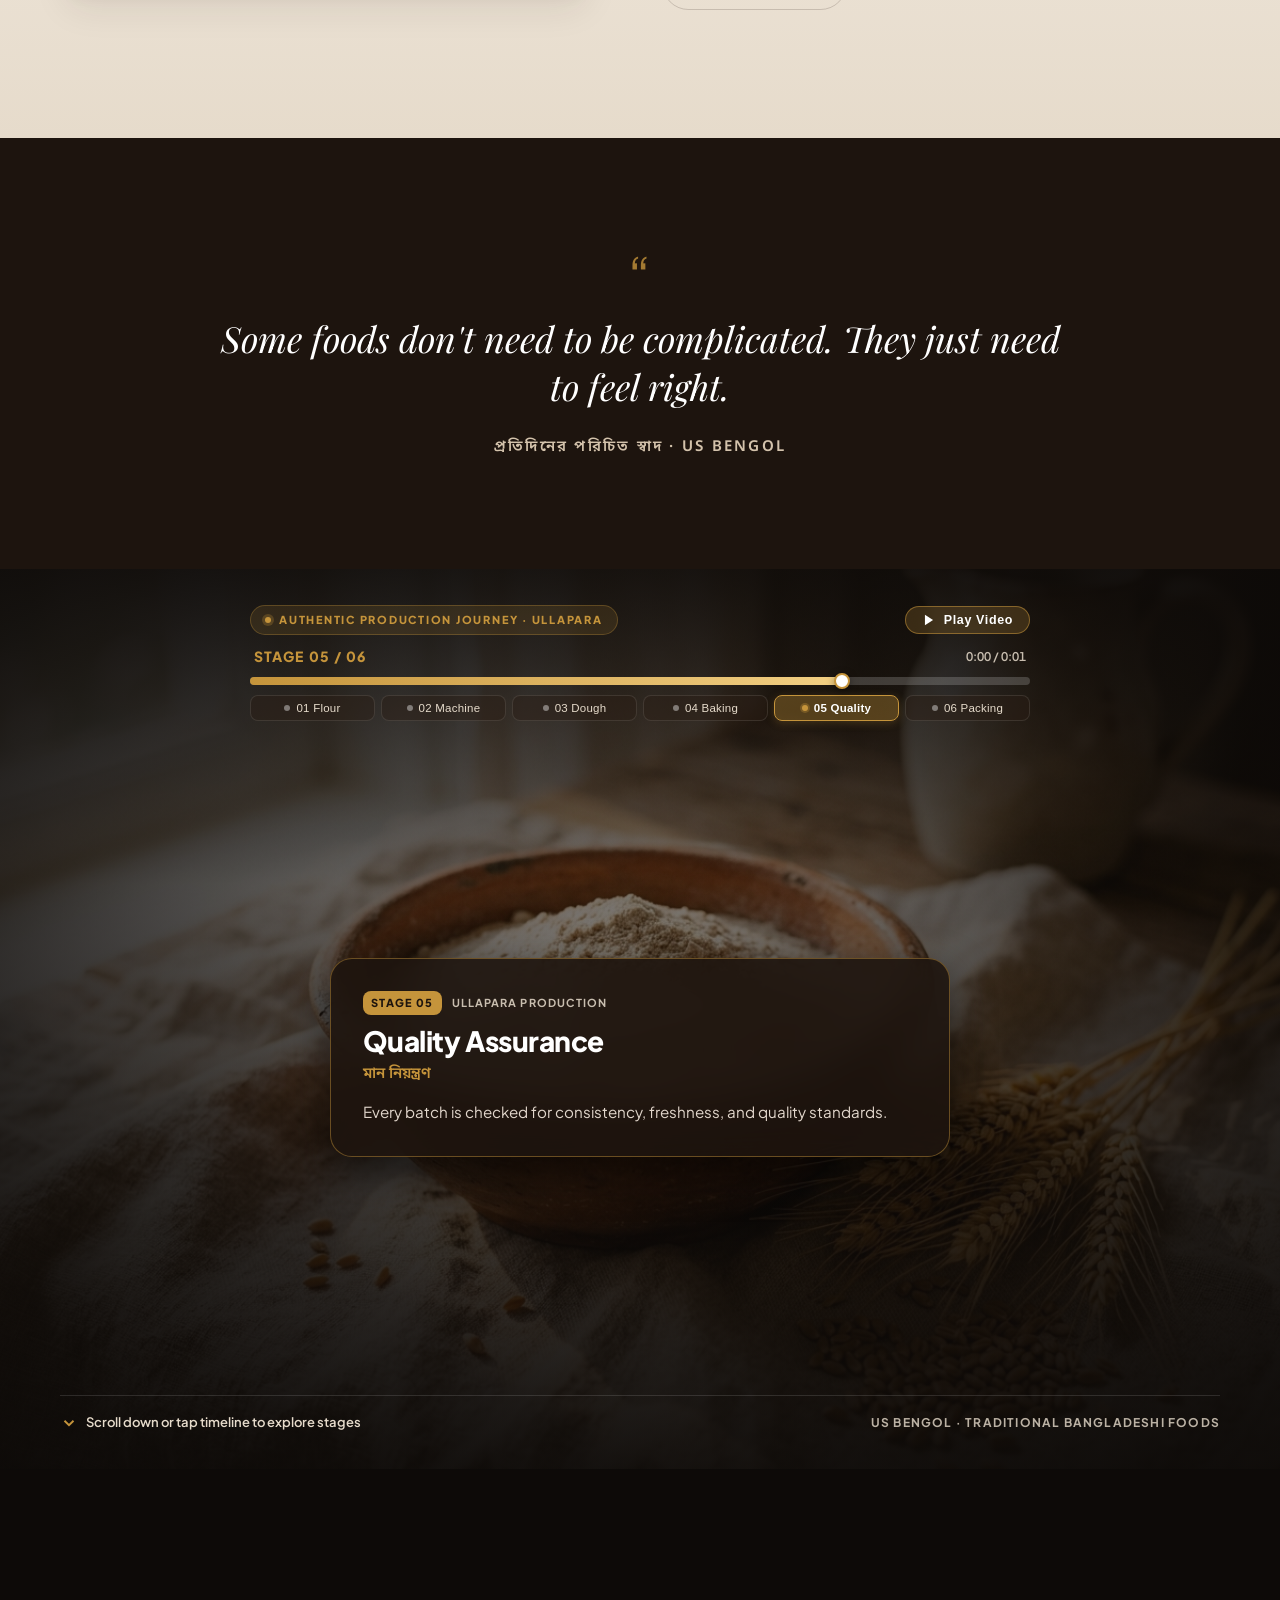
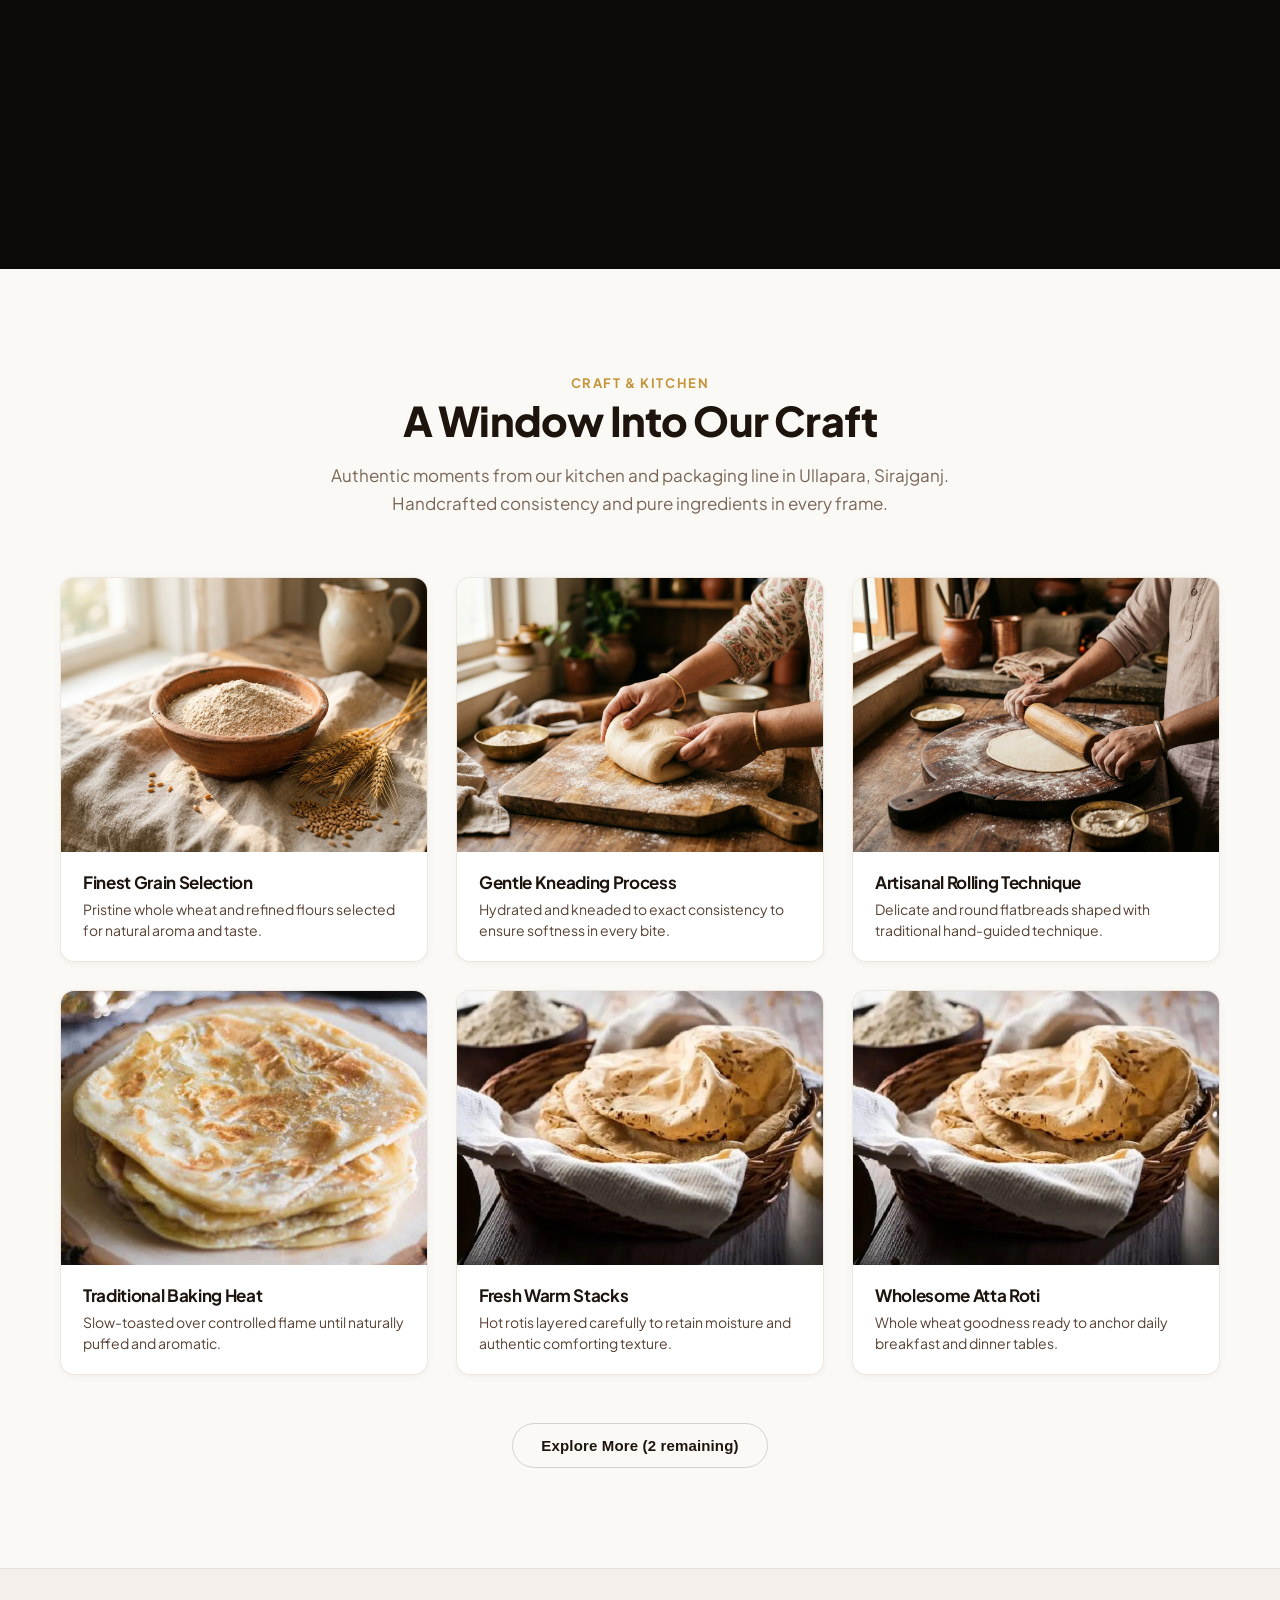
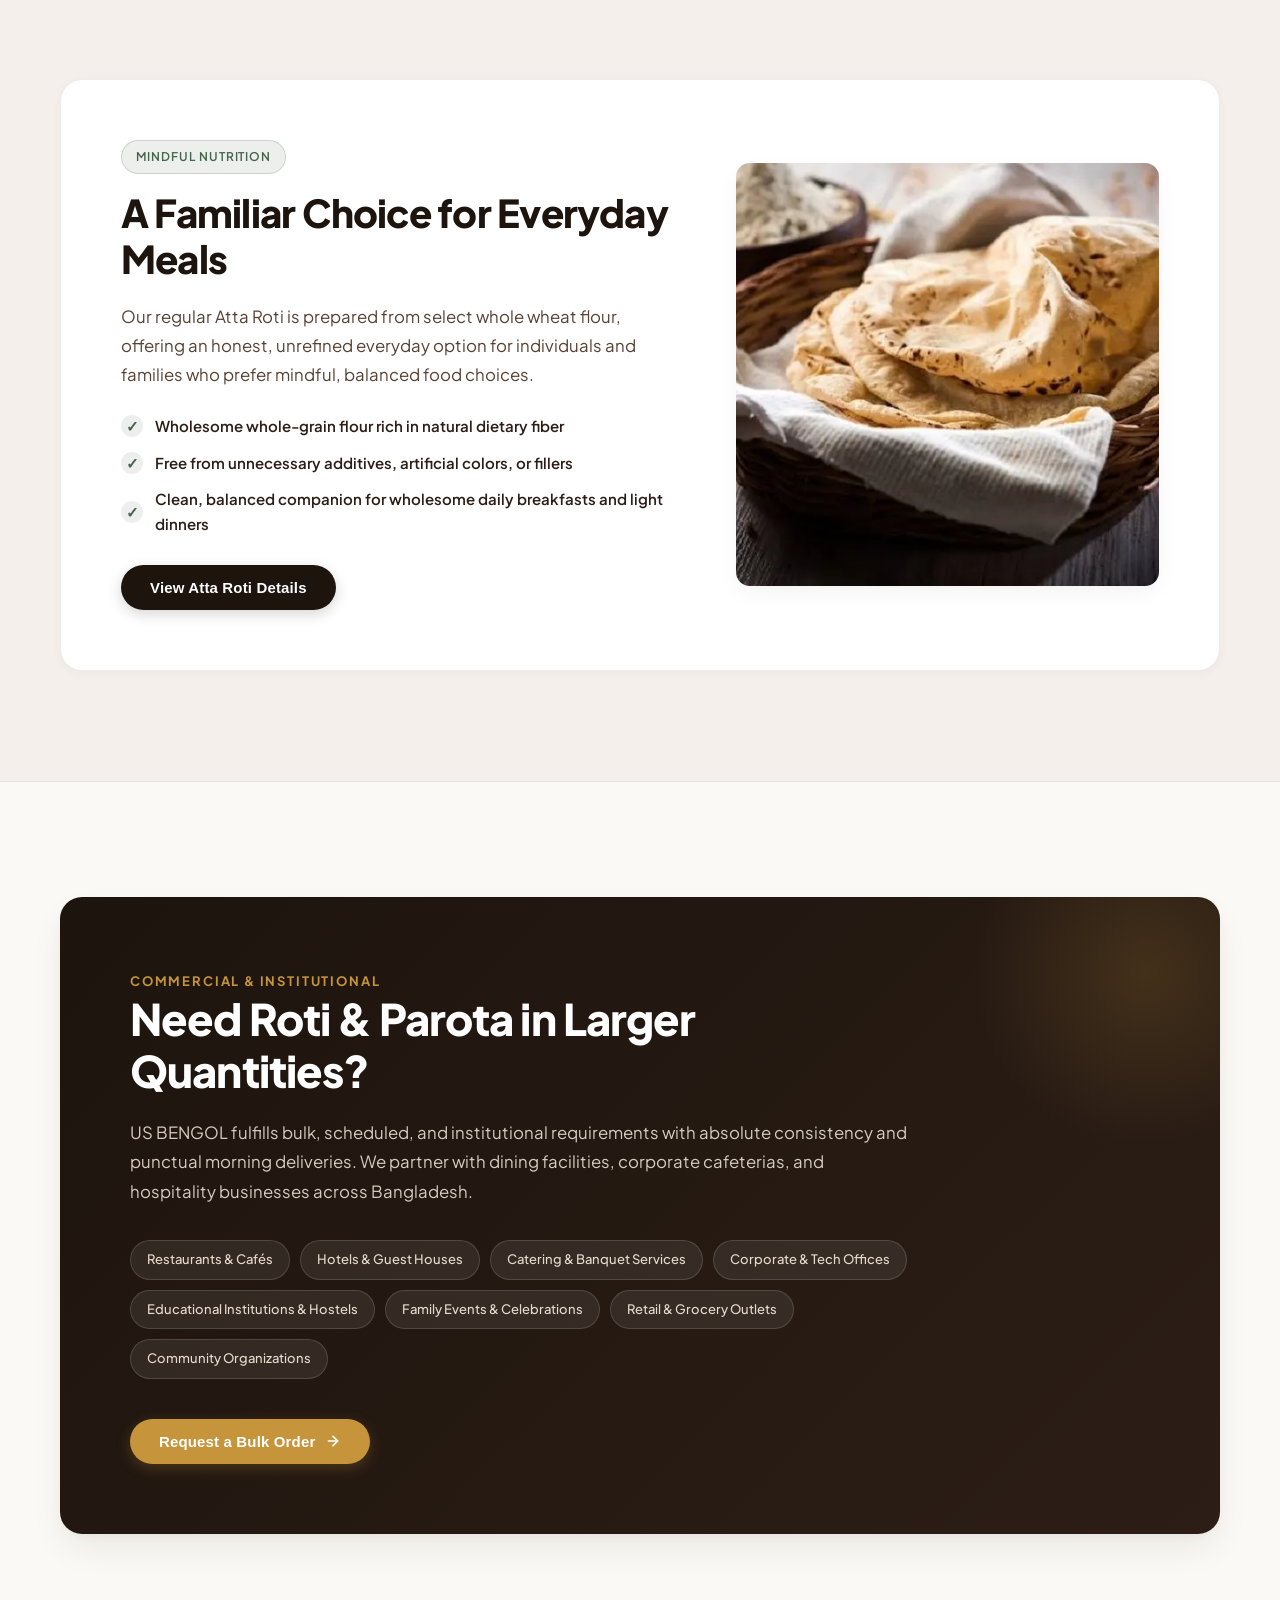
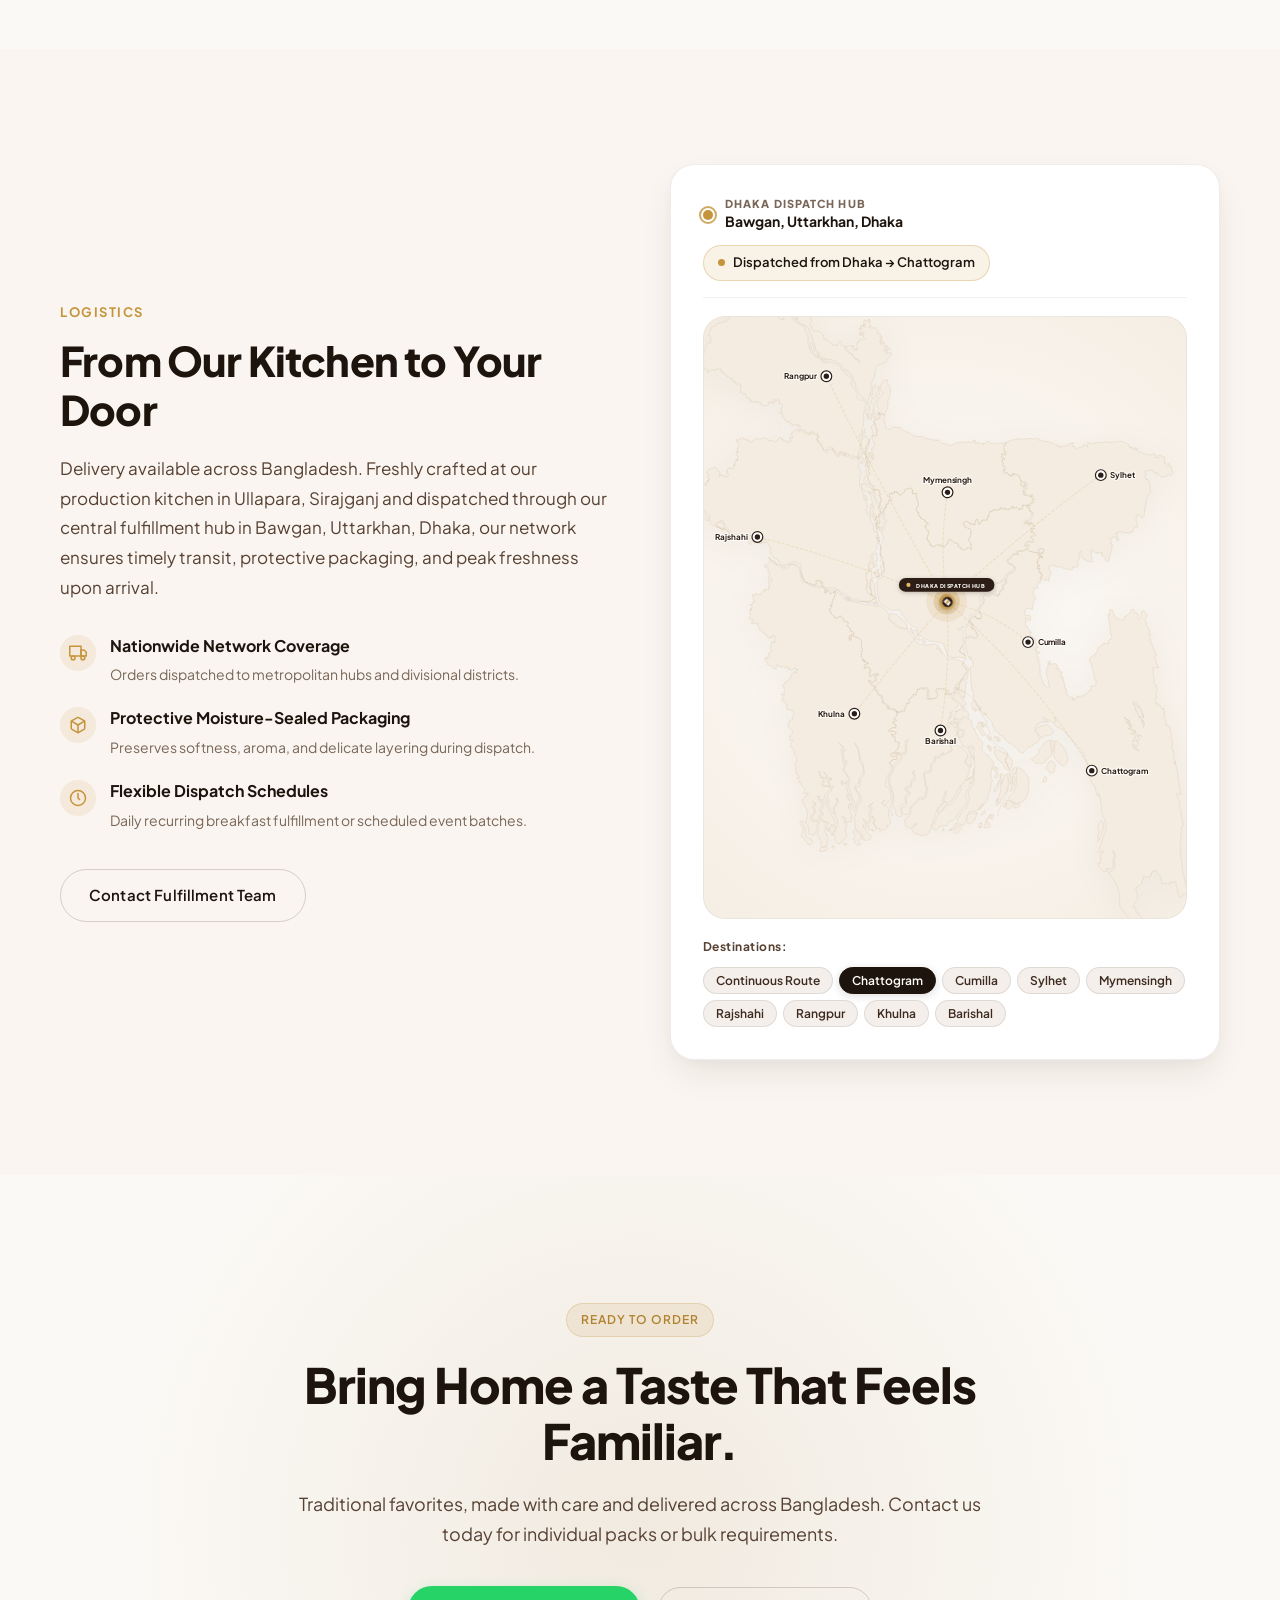
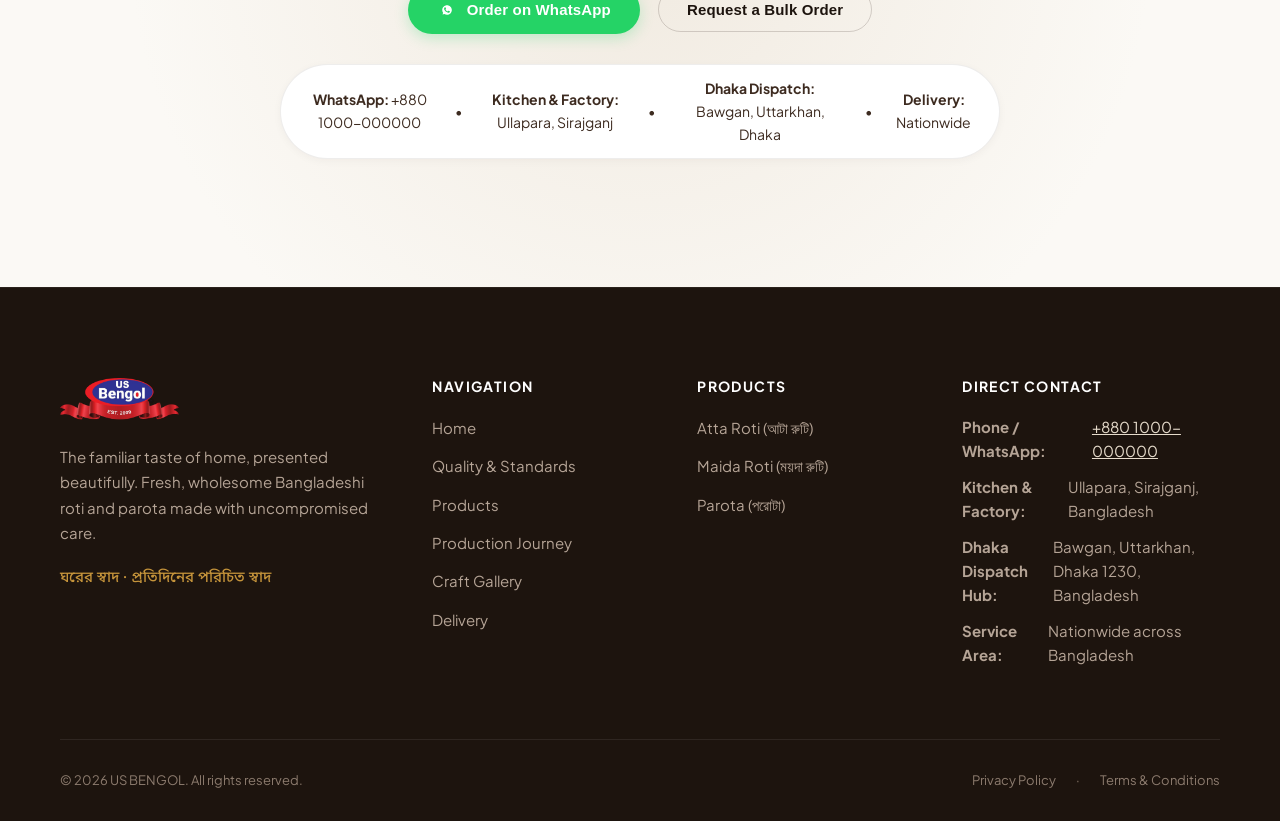
==== commit 10140ad3: "best update" ====
--- a/index.html
+++ b/index.html
@@ -18,18 +18,18 @@
   <meta property="og:url" content="https://usbengol.com/">
   <meta property="og:title" content="US BENGOL | Traditional Bangladeshi Roti & Parota">
   <meta property="og:description" content="The familiar taste of home, presented beautifully. Fresh Atta Roti, Maida Roti, and Parota delivered nationwide across Bangladesh.">
-  <meta property="og:image" content="images/logo.png">
+  <meta property="og:image" content="images/logo2.png">
 
   <!-- Twitter -->
   <meta property="twitter:card" content="summary_large_image">
   <meta property="twitter:url" content="https://usbengol.com/">
   <meta property="twitter:title" content="US BENGOL | Traditional Bangladeshi Roti & Parota">
   <meta property="twitter:description" content="The familiar taste of home, presented beautifully. Fresh Atta Roti, Maida Roti, and Parota delivered nationwide across Bangladesh.">
-  <meta property="twitter:image" content="images/logo.png">
+  <meta property="twitter:image" content="images/logo2.png">
 
   <!-- Favicon -->
-  <link rel="icon" type="image/png" href="images/logo.png">
-  <link rel="apple-touch-icon" href="images/logo.png">
+  <link rel="icon" type="image/png" href="images/logo2.png">
+  <link rel="apple-touch-icon" href="images/logo2.png">
 
   <!-- Google Fonts: Plus Jakarta Sans & Noto Sans Bengali -->
   <link rel="preconnect" href="https://fonts.googleapis.com">
@@ -47,7 +47,7 @@
     "@context": "https://schema.org",
     "@type": "FoodEstablishment",
     "name": "US BENGOL",
-    "image": "https://usbengol.com/images/logo.png",
+    "image": "https://usbengol.com/images/logo2.png",
     "telephone": "+880 1000-000000",
     "address": {
       "@type": "PostalAddress",
@@ -86,53 +86,13 @@
   <a href="#main-content" class="skip-link">Skip to main content</a>
 
   <!-- =========================================================================
-       1. NAVBAR
+       1. TOP BRAND HEADER (Centered logo only; Navigation handled by Floating Side Pill)
        ========================================================================= -->
-  <header class="navbar" id="navbar">
-    <div class="container nav-container">
-      <a href="#hero" class="nav-brand" aria-label="US BENGOL Home">
-        <img src="images/logo.png" alt="US BENGOL Traditional Food Logo" class="brand-logo-img">
+  <header class="navbar brand-center-header" id="navbar">
+    <div class="container brand-center-container">
+      <a href="#hero" class="brand-center-logo-link" aria-label="US BENGOL Home">
+        <img src="images/logo2.png" alt="US BENGOL Traditional Food Logo" class="brand-logo-img">
       </a>
-
-      <nav aria-label="Main Navigation">
-        <ul class="nav-links">
-          <li><a href="#hero" class="nav-link">Home</a></li>
-          <li><a href="#products" class="nav-link">Products</a></li>
-          <li><a href="#story" class="nav-link">Our Story</a></li>
-          <li><a href="#prepare" class="nav-link">How We Prepare</a></li>
-          <li><a href="#bulk" class="nav-link">Bulk Orders</a></li>
-          <li><a href="#delivery" class="nav-link">Delivery</a></li>
-          <li><a href="#contact" class="nav-link">Contact</a></li>
-        </ul>
-      </nav>
-
-      <div class="nav-actions">
-        <a href="#products" class="btn btn-primary">Order Now</a>
-        <button type="button" class="mobile-menu-btn" id="mobile-menu-btn" aria-label="Toggle navigation menu" aria-expanded="false">
-          <svg class="icon-hamburger" width="24" height="24" viewBox="0 0 24 24" fill="none" stroke="currentColor" stroke-width="2" stroke-linecap="round" stroke-linejoin="round">
-            <line x1="3" y1="12" x2="21" y2="12"></line>
-            <line x1="3" y1="6" x2="21" y2="6"></line>
-            <line x1="3" y1="18" x2="21" y2="18"></line>
-          </svg>
-          <svg class="icon-close" width="24" height="24" viewBox="0 0 24 24" fill="none" stroke="currentColor" stroke-width="2" stroke-linecap="round" stroke-linejoin="round">
-            <line x1="18" y1="6" x2="6" y2="18"></line>
-            <line x1="6" y1="6" x2="18" y2="18"></line>
-          </svg>
-        </button>
-      </div>
-    </div>
-
-    <!-- Mobile Drawer & Backdrop -->
-    <div class="mobile-nav-backdrop" id="mobile-nav-backdrop" aria-hidden="true"></div>
-    <div class="mobile-nav-drawer" id="mobile-nav-drawer" role="dialog" aria-modal="true" aria-label="Mobile Navigation">
-      <a href="#hero" class="nav-link">Home</a>
-      <a href="#products" class="nav-link">Products</a>
-      <a href="#story" class="nav-link">Our Story</a>
-      <a href="#prepare" class="nav-link">How We Prepare</a>
-      <a href="#bulk" class="nav-link">Bulk Orders</a>
-      <a href="#delivery" class="nav-link">Delivery</a>
-      <a href="#contact" class="nav-link">Contact</a>
-      <a href="#products" class="btn btn-primary" style="margin-top: 10px;">Order Now</a>
     </div>
   </header>
 
@@ -204,6 +164,97 @@
           <div class="hero-secondary-chip">
             <span class="chip-dot"></span>
             <span>Freshly Made to Order</span>
+          </div>
+        </div>
+      </div>
+
+      <!-- Trust Verification Ribbon under Hero (Full Width Centered) -->
+      <div class="container hero-trust-wrapper">
+        <div class="hero-trust-bar">
+          <a href="#certifications" class="trust-bar-pill">
+            <svg class="trust-bar-icon" viewBox="0 0 24 24" fill="none" stroke="currentColor" stroke-width="2.5"><path d="M12 22s8-4 8-10V5l-8-3-8 3v7c0 6 8 10 8 10z"/><path d="m9 12 2 2 4-4"/></svg>
+            <span><strong>BSTI Standards</strong> Compliant</span>
+          </a>
+          <span class="trust-bar-sep">·</span>
+          <a href="#certifications" class="trust-bar-pill">
+            <svg class="trust-bar-icon" viewBox="0 0 24 24" fill="none" stroke="currentColor" stroke-width="2.5"><circle cx="12" cy="12" r="10"/><path d="m4.93 4.93 4.24 4.24"/><path d="m14.83 9.17 4.24-4.24"/><path d="m14.83 14.83 4.24 4.24"/><path d="m9.17 14.83-4.24 4.24"/><circle cx="12" cy="12" r="4"/></svg>
+            <span><strong>IFST Protocol</strong> Hygiene Certified</span>
+          </a>
+          <span class="trust-bar-sep">·</span>
+          <span class="trust-bar-pill">
+            <svg class="trust-bar-icon" viewBox="0 0 24 24" fill="none" stroke="currentColor" stroke-width="2.5"><path d="M20 6L9 17l-5-5"/></svg>
+            <span><strong>100% Homemade</strong> Care</span>
+          </span>
+          <span class="trust-bar-sep">·</span>
+          <span class="trust-bar-pill">
+            <svg class="trust-bar-icon" viewBox="0 0 24 24" fill="none" stroke="currentColor" stroke-width="2.5"><rect x="1" y="3" width="15" height="13"/><polygon points="16 8 20 8 23 11 23 16 16 16 8"/><circle cx="5.5" cy="18.5" r="2.5"/><circle cx="18.5" cy="18.5" r="2.5"/></svg>
+            <span><strong>Nationwide</strong> Daily Delivery</span>
+          </span>
+        </div>
+      </div>
+    </section>
+
+    <!-- =========================================================================
+         2. BSTI & IFST APPROVAL & QUALITY CERTIFICATION SECTION
+         ========================================================================= -->
+    <section class="cert-section" id="certifications">
+      <div class="container">
+        <div class="cert-header">
+          <div class="cert-badge-kicker">
+            <span class="cert-kicker-dot"></span>
+            <span>NATIONAL FOOD SAFETY STANDARDS</span>
+          </div>
+          <h2 class="cert-title">BSTI & IFST Quality Assurance</h2>
+          <p class="cert-subtitle">
+            US BENGOL operates with strict compliance to national food standards, untouched mechanized handling, and pristine grain purity across every batch.
+          </p>
+        </div>
+
+        <div class="cert-grid">
+          <!-- BSTI Compliance Card -->
+          <div class="cert-card cert-card-bsti">
+            <div class="cert-icon-wrap bsti-gold">
+              <svg viewBox="0 0 24 24" fill="none" stroke="currentColor" stroke-width="2" stroke-linecap="round" stroke-linejoin="round">
+                <path d="M12 22s8-4 8-10V5l-8-3-8 3v7c0 6 8 10 8 10z"/>
+                <path d="m9 12 2 2 4-4"/>
+              </svg>
+            </div>
+            <div class="cert-body">
+              <span class="cert-badge-tag bsti-tag">BSTI STANDARDS COMPLIANT</span>
+              <h3 class="cert-name">BSTI Food Standards Approval</h3>
+              <p class="cert-desc">
+                Aligned with Bangladesh Standards and Testing Institution specifications for milled grain purity, moisture preservation, untouched hygienic rolling, and food-grade packaging.
+              </p>
+              <div class="cert-meta-info">
+                <span>Official Status:</span>
+                <strong>Documented Quality System · Certified Food Grade</strong>
+              </div>
+            </div>
+          </div>
+
+          <!-- IFST Protocol Card -->
+          <div class="cert-card cert-card-ifst">
+            <div class="cert-icon-wrap ifst-green">
+              <svg viewBox="0 0 24 24" fill="none" stroke="currentColor" stroke-width="2" stroke-linecap="round" stroke-linejoin="round">
+                <circle cx="12" cy="12" r="10"/>
+                <path d="m4.93 4.93 4.24 4.24"/>
+                <path d="m14.83 9.17 4.24-4.24"/>
+                <path d="m14.83 14.83 4.24 4.24"/>
+                <path d="m9.17 14.83-4.24 4.24"/>
+                <circle cx="12" cy="12" r="4"/>
+              </svg>
+            </div>
+            <div class="cert-body">
+              <span class="cert-badge-tag ifst-tag">IFST HYGIENE PROTOCOL</span>
+              <h3 class="cert-name">IFST Scientific Hygiene Protocol</h3>
+              <p class="cert-desc">
+                Guided by Institute of Food Science and Technology principles: untouched mechanized mixing, monitored thermal baking, and absolute zero artificial preservatives or harmful additives.
+              </p>
+              <div class="cert-meta-info">
+                <span>Production Method:</span>
+                <strong>Zero Unhealthy Additives · Clean Formulation</strong>
+              </div>
+            </div>
           </div>
         </div>
       </div>
@@ -336,21 +387,136 @@
     </section>
 
     <!-- =========================================================================
-         8. HOW WE PREPARE (Mandatory 5 Stages with Progressive Animation)
+         7. HOW WE PREPARE — STICKY FULL-SCREEN CINEMATIC PRODUCTION STORY
          ========================================================================= -->
-    <section class="prep-section" id="prepare">
+    <section class="production-scroll-track" id="production-story" data-track="true">
+      <div class="production-sticky-stage" id="production-sticky-stage">
+          <!-- Background pinned video -->
+          <video 
+            id="production-video" 
+            src="videos/production-journey.mp4" 
+            poster="images/prep/prep-1-quality.jpg"
+            muted 
+            autoplay 
+            loop 
+            playsinline 
+            webkit-playsinline 
+            preload="auto"
+            class="production-bg-video"
+            aria-label="US BENGOL authentic production journey footage"
+          >
+            <source src="videos/production-journey.mp4" type="video/mp4">
+            Your browser does not support HTML5 video.
+          </video>
+          
+          <!-- Cinematic Vignette & Ambient Light Overlays -->
+          <div class="production-vignette-overlay"></div>
+          
+          <!-- Stage HUD & Animated Story Content -->
+          <div class="production-stage-interface container">
+            <!-- Top HUD: Facility badge, Play toggle, Stage counter & Interactive Scrubber -->
+            <div class="production-hud-top">
+              <div class="production-hud-header-row">
+                <div class="production-hud-badge">
+                  <span class="hud-pulse-dot"></span>
+                  <span>AUTHENTIC PRODUCTION JOURNEY · ULLAPARA</span>
+                </div>
+                
+                <button type="button" class="btn-video-play-toggle" id="btn-video-play" aria-label="Toggle video playback">
+                  <svg id="play-toggle-icon" width="14" height="14" viewBox="0 0 24 24" fill="currentColor">
+                    <polygon points="5 3 19 12 5 21 5 3"/>
+                  </svg>
+                  <span id="play-toggle-label">Play Video</span>
+                </button>
+              </div>
+
+              <div class="production-hud-indicator">
+                <span id="hud-stage-counter" class="hud-stage-counter">STAGE 01 / 06</span>
+                <span id="hud-time-display" class="hud-time-display">0:00 / 0:00</span>
+              </div>
+
+              <!-- Interactive Timeline Scrubber & Stage Navigation -->
+              <div class="production-scrubber-container">
+                <div class="production-hud-progress-bar" id="production-scrubber-bar" role="slider" aria-label="Video scrubber" aria-valuemin="0" aria-valuemax="100" aria-valuenow="0" tabindex="0">
+                  <div class="production-hud-progress-fill" id="production-progress"></div>
+                  <div class="production-scrubber-thumb" id="production-thumb"></div>
+                </div>
+                
+                <!-- 6 Interactive Stage Buttons (Tap/Click to jump) -->
+                <div class="production-stage-ticks" id="production-stage-ticks">
+                  <button type="button" class="stage-tick-btn active" data-stage="0" title="Stage 1: Flour Selection">
+                    <span class="tick-dot"></span>
+                    <span class="tick-label">01 Flour</span>
+                  </button>
+                  <button type="button" class="stage-tick-btn" data-stage="1" title="Stage 2: Machine Inflow">
+                    <span class="tick-dot"></span>
+                    <span class="tick-label">02 Machine</span>
+                  </button>
+                  <button type="button" class="stage-tick-btn" data-stage="2" title="Stage 3: Dough Prep">
+                    <span class="tick-dot"></span>
+                    <span class="tick-label">03 Dough</span>
+                  </button>
+                  <button type="button" class="stage-tick-btn" data-stage="3" title="Stage 4: Cooking">
+                    <span class="tick-dot"></span>
+                    <span class="tick-label">04 Baking</span>
+                  </button>
+                  <button type="button" class="stage-tick-btn" data-stage="4" title="Stage 5: Quality Check">
+                    <span class="tick-dot"></span>
+                    <span class="tick-label">05 Quality</span>
+                  </button>
+                  <button type="button" class="stage-tick-btn" data-stage="5" title="Stage 6: Packaging">
+                    <span class="tick-dot"></span>
+                    <span class="tick-label">06 Packing</span>
+                  </button>
+                </div>
+              </div>
+            </div>
+
+            <!-- Floating Editorial Story Caption (changes dynamically with scroll / video time) -->
+            <div class="production-captions-wrapper">
+              <div class="production-captions-container" id="production-captions" aria-live="polite">
+                <!-- Populated by js/production-story.js from config/content.js -->
+              </div>
+            </div>
+
+            <!-- Bottom HUD: Hint & Brand Anchor -->
+            <div class="production-hud-bottom">
+              <div class="production-scroll-hint">
+                <svg width="18" height="18" viewBox="0 0 24 24" fill="none" stroke="currentColor" stroke-width="2.5"><polyline points="6 9 12 15 18 9"/></svg>
+                <span id="hud-action-hint">Scroll down or tap timeline to explore stages</span>
+              </div>
+              <div class="production-hud-brand">
+                US BENGOL · TRADITIONAL BANGLADESHI FOODS
+              </div>
+            </div>
+          </div>
+        </div>
+      </section>
+
+    <!-- =========================================================================
+         GALLERY SECTION (Editorial Cards with "Explore More")
+         ========================================================================= -->
+    <section class="gallery-section" id="gallery">
       <div class="container">
         <div class="section-header">
-          <span class="section-kicker">BEHIND THE CRAFT</span>
-          <h2 class="section-title">How We Prepare</h2>
+          <span class="section-kicker">CRAFT & KITCHEN</span>
+          <h2 class="section-title">A Window Into Our Craft</h2>
           <p class="section-subtitle">
-            Every step in our preparation journey is guided by patient technique, hygienic handling, and authentic Bangladeshi food heritage.
+            Authentic moments from our kitchen and packaging line in Ullapara, Sirajganj. Handcrafted consistency and pure ingredients in every frame.
           </p>
         </div>
 
-        <!-- 5 Steps with scroll progression and connecting progress line -->
-        <div class="prep-timeline" id="prep-steps-container">
-          <!-- Populated from config/content.js -->
+        <div class="gallery-grid" id="gallery-grid" aria-live="polite">
+          <!-- Populated by js/gallery.js -->
+        </div>
+
+        <div class="gallery-action-wrap">
+          <button type="button" class="btn btn-secondary" id="gallery-load-more">
+            Explore More Moments
+            <svg width="16" height="16" viewBox="0 0 24 24" fill="none" stroke="currentColor" stroke-width="2" stroke-linecap="round" stroke-linejoin="round">
+              <polyline points="6 9 12 15 18 9"></polyline>
+            </svg>
+          </button>
         </div>
       </div>
     </section>
@@ -1131,7 +1297,7 @@
     <div class="container">
       <div class="footer-top-grid">
         <div class="footer-brand-info">
-          <img src="images/logo.png" alt="US BENGOL Brand Logo" class="footer-logo">
+          <img src="images/logo2.png" alt="US BENGOL Brand Logo" class="footer-logo">
           <p class="footer-brand-statement">
             The familiar taste of home, presented beautifully. Fresh, wholesome Bangladeshi roti and parota made with uncompromised care.
           </p>
@@ -1144,19 +1310,20 @@
           <h4 class="footer-col-title">Navigation</h4>
           <ul class="footer-links">
             <li><a href="#hero" class="footer-link">Home</a></li>
+            <li><a href="#certifications" class="footer-link">Quality & Standards</a></li>
             <li><a href="#products" class="footer-link">Products</a></li>
-            <li><a href="#story" class="footer-link">Our Story</a></li>
-            <li><a href="#prepare" class="footer-link">How We Prepare</a></li>
-            <li><a href="#bulk" class="footer-link">Bulk Orders</a></li>
+            <li><a href="#production-story" class="footer-link">Production Journey</a></li>
+            <li><a href="#gallery" class="footer-link">Craft Gallery</a></li>
+            <li><a href="#delivery" class="footer-link">Delivery</a></li>
           </ul>
         </div>
 
         <div class="footer-links-col">
           <h4 class="footer-col-title">Products</h4>
           <ul class="footer-links">
-            <li><a href="#products" class="footer-link" onclick="window.USB_Modal.openProductModal('prod-atta-roti')">Atta Roti (আটা রুটি)</a></li>
-            <li><a href="#products" class="footer-link" onclick="window.USB_Modal.openProductModal('prod-maida-roti')">Maida Roti (ময়দা রুটি)</a></li>
-            <li><a href="#products" class="footer-link" onclick="window.USB_Modal.openProductModal('prod-parota')">Parota (পরোটা)</a></li>
+            <li><a href="product.html?slug=atta-roti" class="footer-link">Atta Roti (আটা রুটি)</a></li>
+            <li><a href="product.html?slug=maida-roti" class="footer-link">Maida Roti (ময়দা রুটি)</a></li>
+            <li><a href="product.html?slug=parota" class="footer-link">Parota (পরোটা)</a></li>
           </ul>
         </div>
 
@@ -1211,7 +1378,7 @@
   </a>
 
   <!-- =========================================================================
-       15. PRODUCT DETAIL MODAL & SHEET
+       15. PRODUCT DETAIL MODAL & SHEET (Quick View Fallback)
        ========================================================================= -->
   <div class="modal-backdrop" id="product-modal" role="dialog" aria-modal="true" aria-labelledby="modal-product-title">
     <div class="modal-dialog">
@@ -1365,6 +1532,9 @@
   <script src="config/content.js"></script>
   <script src="js/supabase.js"></script>
   <script src="js/whatsapp.js"></script>
+  <script src="js/pill-nav.js"></script>
+  <script src="js/production-story.js"></script>
+  <script src="js/gallery.js"></script>
   <script src="js/products.js"></script>
   <script src="js/modal.js"></script>
   <script src="js/animations.js"></script>
--- a/css/style.css
+++ b/css/style.css
@@ -69,6 +69,7 @@
   -moz-osx-font-smoothing: grayscale;
   background-color: var(--color-ivory);
   color: var(--color-brown-800);
+  overflow-x: clip;
 }
 
 body {
@@ -76,7 +77,7 @@
   background-color: var(--color-ivory);
   color: var(--color-brown-800);
   line-height: 1.65;
-  overflow-x: hidden;
+  overflow-x: clip;
   position: relative;
 }
 
@@ -260,9 +261,9 @@
 }
 
 /* =========================================================================
-   1. NAVBAR
+   1. NAVBAR - CENTERED BRAND LOGO HEADER (No top menu links)
    ========================================================================= */
-.navbar {
+.navbar.brand-center-header {
   position: fixed;
   top: 0;
   left: 0;
@@ -270,29 +271,47 @@
   height: var(--nav-height);
   z-index: 1000;
   transition: all var(--transition-normal);
-  background: rgba(251, 249, 245, 0.85);
-  backdrop-filter: blur(12px);
-  -webkit-backdrop-filter: blur(12px);
-  border-bottom: 1px solid rgba(44, 30, 22, 0.05);
-}
-
-.navbar.scrolled {
-  background: rgba(255, 255, 255, 0.95);
+  background: rgba(251, 249, 245, 0.92);
+  backdrop-filter: blur(14px);
+  -webkit-backdrop-filter: blur(14px);
+  border-bottom: 1px solid rgba(44, 30, 22, 0.08);
+  box-shadow: 0 2px 12px rgba(44, 30, 22, 0.03);
+  display: flex;
+  align-items: center;
+  justify-content: center;
+}
+
+.navbar.brand-center-header.scrolled {
+  background: rgba(255, 255, 255, 0.96);
   box-shadow: var(--shadow-sm);
-  border-bottom-color: rgba(44, 30, 22, 0.08);
-}
-
-.nav-container {
-  display: flex;
-  align-items: center;
-  justify-content: space-between;
+  border-bottom-color: rgba(44, 30, 22, 0.1);
+}
+
+.brand-center-container {
+  display: flex;
+  align-items: center;
+  justify-content: center;
+  width: 100%;
   height: 100%;
 }
 
-.nav-brand {
-  display: flex;
-  align-items: center;
-  gap: 12px;
+.brand-center-logo-link {
+  display: inline-flex;
+  align-items: center;
+  justify-content: center;
+  padding: 6px 12px;
+  transition: transform var(--transition-fast);
+}
+
+.brand-center-logo-link:hover {
+  transform: scale(1.03);
+}
+
+.brand-logo-center {
+  height: clamp(42px, 5vw, 52px);
+  width: auto;
+  object-fit: contain;
+  display: block;
 }
 
 .brand-logo-img {
@@ -300,47 +319,6 @@
   width: auto;
   object-fit: contain;
   transition: transform var(--transition-fast);
-}
-.nav-brand:hover .brand-logo-img {
-  transform: scale(1.03);
-}
-
-.nav-links {
-  display: flex;
-  align-items: center;
-  gap: 32px;
-  list-style: none;
-}
-
-.nav-link {
-  font-size: 0.9375rem;
-  font-weight: 500;
-  color: var(--color-brown-700);
-  transition: color var(--transition-fast);
-  position: relative;
-  padding: 6px 0;
-}
-.nav-link::after {
-  content: '';
-  position: absolute;
-  bottom: 0;
-  left: 0;
-  width: 0%;
-  height: 2px;
-  background-color: var(--color-gold);
-  transition: width var(--transition-fast);
-}
-.nav-link:hover {
-  color: var(--color-brown-900);
-}
-.nav-link:hover::after {
-  width: 100%;
-}
-
-.nav-actions {
-  display: flex;
-  align-items: center;
-  gap: 16px;
 }
 
 .mobile-menu-btn {
@@ -596,6 +574,74 @@
   border-radius: 50%;
   background-color: #25D366;
   box-shadow: 0 0 0 3px rgba(37, 211, 102, 0.25);
+}
+
+/* Hero Trust Ribbon - Prominently linking to BSTI Certifications & Factory Story */
+.hero-trust-wrapper {
+  margin-top: clamp(28px, 4.2vw, 44px);
+  display: flex;
+  justify-content: center;
+  align-items: center;
+  width: 100%;
+  position: relative;
+  z-index: 5;
+}
+
+.hero-trust-bar {
+  grid-column: 1 / -1;
+  display: inline-flex;
+  align-items: center;
+  justify-content: center;
+  flex-wrap: nowrap; /* Strictly single row on desktop! */
+  gap: clamp(10px, 1.4vw, 24px);
+  padding: 12px clamp(20px, 2.5vw, 36px);
+  background: rgba(255, 255, 255, 0.88);
+  backdrop-filter: blur(12px);
+  -webkit-backdrop-filter: blur(12px);
+  border: 1px solid rgba(212, 195, 172, 0.55);
+  border-radius: var(--radius-full);
+  max-width: fit-content;
+  margin-left: auto;
+  margin-right: auto;
+  box-shadow: 0 4px 18px rgba(44, 30, 22, 0.05);
+  position: relative;
+  z-index: 5;
+}
+
+.trust-bar-pill {
+  display: inline-flex;
+  align-items: center;
+  gap: 8px;
+  font-size: clamp(0.78rem, 0.88vw, 0.85rem);
+  font-weight: 700;
+  color: var(--color-brown-800);
+  text-decoration: none;
+  white-space: nowrap;
+  flex-shrink: 0;
+  transition: color var(--transition-fast), transform var(--transition-fast);
+}
+
+.trust-bar-pill:hover {
+  color: var(--color-gold);
+  transform: translateY(-1px);
+}
+
+.trust-bar-icon {
+  width: 20px;
+  height: 20px;
+  min-width: 20px;
+  display: inline-flex;
+  align-items: center;
+  justify-content: center;
+  color: var(--color-gold);
+  flex-shrink: 0;
+}
+
+.trust-bar-sep {
+  color: var(--color-wheat-dark);
+  font-weight: 800;
+  user-select: none;
+  flex-shrink: 0;
 }
 
 /* =========================================================================
@@ -2218,8 +2264,8 @@
    ========================================================================= */
 .floating-whatsapp-widget {
   position: fixed;
-  bottom: 24px;
-  right: 24px;
+  bottom: 36px;
+  right: 32px;
   z-index: 1000;
   display: inline-flex;
   align-items: center;
@@ -2244,6 +2290,989 @@
   fill: currentColor;
 }
 
+/* =========================================================================
+   17. FLOATING PILL NAVIGATION (Desktop Vertical Glassmorphic Pill + Mobile Thumb Dock)
+   ========================================================================= */
+.pill-nav {
+  position: fixed;
+  right: 28px;
+  top: 50%;
+  transform: translateY(-50%);
+  z-index: 999;
+  display: flex;
+  align-items: center;
+  gap: 12px;
+}
+
+.pill-indicator {
+  width: 48px;
+  height: 48px;
+  border-radius: var(--radius-full);
+  background: var(--color-brown-900);
+  color: var(--color-gold);
+  display: flex;
+  align-items: center;
+  justify-content: center;
+  box-shadow: 0 6px 20px rgba(29, 20, 14, 0.28);
+  border: 1.5px solid rgba(197, 148, 59, 0.45);
+  cursor: pointer;
+  transition: transform var(--transition-fast), background var(--transition-fast), box-shadow var(--transition-fast);
+  position: relative;
+}
+
+.pill-indicator:hover {
+  transform: scale(1.1);
+  background: var(--color-brown-800);
+  box-shadow: 0 8px 24px rgba(197, 148, 59, 0.35);
+}
+
+.pill-indicator svg {
+  width: 22px;
+  height: 22px;
+  stroke: var(--color-gold);
+  stroke-width: 2.2;
+}
+
+.pill-track {
+  background: rgba(29, 20, 14, 0.92);
+  backdrop-filter: blur(18px);
+  -webkit-backdrop-filter: blur(18px);
+  border: 1.5px solid rgba(230, 219, 203, 0.2);
+  border-radius: var(--radius-full);
+  padding: 8px 6px;
+  display: flex;
+  flex-direction: column;
+  gap: 6px;
+  box-shadow: 0 14px 40px rgba(29, 20, 14, 0.34);
+  transition: all var(--transition-normal);
+}
+
+.pill-item {
+  position: relative;
+  background: transparent;
+  border: none;
+  border-radius: var(--radius-full);
+  padding: 9px 10px;
+  color: var(--color-wheat);
+  display: flex;
+  align-items: center;
+  gap: 10px;
+  cursor: pointer;
+  transition: all var(--transition-fast);
+  text-decoration: none;
+  font-family: var(--font-sans);
+  font-size: 0.8125rem;
+  font-weight: 500;
+  white-space: nowrap;
+}
+
+.pill-item .pill-icon svg {
+  width: 18px;
+  height: 18px;
+  stroke: var(--color-wheat);
+  stroke-width: 2;
+  transition: stroke var(--transition-fast), transform var(--transition-fast);
+  display: block;
+}
+
+.pill-item .pill-label {
+  display: none;
+  opacity: 0;
+  transform: translateX(-4px);
+  transition: opacity var(--transition-fast), transform var(--transition-fast);
+}
+
+.pill-track.expanded .pill-item .pill-label {
+  display: inline-block;
+  opacity: 1;
+  transform: translateX(0);
+}
+
+.pill-track.expanded {
+  padding: 12px 14px;
+  border-radius: 22px;
+}
+
+.pill-item:hover,
+.pill-item:focus-visible {
+  background: rgba(255, 255, 255, 0.12);
+  color: var(--color-white);
+}
+
+.pill-item:hover .pill-icon svg {
+  stroke: var(--color-gold);
+  transform: scale(1.1);
+}
+
+.pill-item.active {
+  background: var(--color-gold);
+  color: var(--color-brown-900);
+  font-weight: 700;
+  box-shadow: 0 2px 12px rgba(197, 148, 59, 0.4);
+}
+
+.pill-item.active .pill-icon svg {
+  stroke: var(--color-brown-900);
+}
+
+/* Tooltip on desktop */
+.pill-tooltip {
+  position: absolute;
+  right: calc(100% + 14px);
+  top: 50%;
+  transform: translateY(-50%) translateX(6px);
+  background: var(--color-brown-900);
+  color: var(--color-white);
+  padding: 5px 12px;
+  border-radius: var(--radius-sm);
+  font-size: 0.75rem;
+  font-weight: 600;
+  white-space: nowrap;
+  pointer-events: none;
+  opacity: 0;
+  visibility: hidden;
+  box-shadow: var(--shadow-sm);
+  border: 1px solid rgba(230, 219, 203, 0.15);
+  transition: opacity var(--transition-fast), transform var(--transition-fast), visibility var(--transition-fast);
+  z-index: 100;
+}
+
+.pill-track:not(.expanded) .pill-item:hover .pill-tooltip {
+  opacity: 1;
+  visibility: visible;
+  transform: translateY(-50%) translateX(0);
+}
+
+.pill-toggle {
+  display: none;
+}
+
+/* =========================================================================
+   18. BSTI & IFST CERTIFICATION SECTION
+   ========================================================================= */
+.cert-section {
+  padding: clamp(60px, 8vw, 90px) 0;
+  background: linear-gradient(180deg, var(--color-ivory) 0%, var(--color-cream-subtle) 100%);
+  border-top: 1px solid rgba(212, 195, 172, 0.35);
+  border-bottom: 1px solid rgba(212, 195, 172, 0.35);
+  position: relative;
+}
+
+.cert-header {
+  text-align: center;
+  max-width: 760px;
+  margin: 0 auto clamp(32px, 5vw, 48px) auto;
+}
+
+.cert-kicker {
+  display: inline-block;
+  font-size: 0.75rem;
+  font-weight: 800;
+  letter-spacing: 0.14em;
+  text-transform: uppercase;
+  color: var(--color-gold);
+  margin-bottom: 10px;
+}
+
+.cert-title {
+  font-family: var(--font-serif);
+  font-size: clamp(1.75rem, 3.2vw, 2.5rem);
+  color: var(--color-brown-900);
+  margin-bottom: 14px;
+  font-weight: 700;
+  line-height: 1.25;
+}
+
+.cert-subtitle {
+  font-size: 0.95rem;
+  color: var(--color-brown-muted);
+  line-height: 1.65;
+}
+
+.cert-grid {
+  display: grid;
+  grid-template-columns: repeat(auto-fit, minmax(320px, 1fr));
+  gap: 28px;
+  max-width: 1040px;
+  margin: 0 auto;
+}
+
+.cert-card {
+  background: var(--color-white);
+  border-radius: var(--radius-lg);
+  padding: clamp(28px, 4vw, 36px);
+  border: 1.5px solid rgba(212, 195, 172, 0.45);
+  box-shadow: 0 10px 30px rgba(44, 30, 22, 0.05);
+  display: flex;
+  gap: 22px;
+  align-items: flex-start;
+  transition: transform var(--transition-normal), box-shadow var(--transition-normal), border-color var(--transition-fast);
+}
+
+.cert-card:hover {
+  transform: translateY(-4px);
+  box-shadow: 0 16px 36px rgba(44, 30, 22, 0.1);
+}
+
+.cert-card-bsti {
+  border-left: 4px solid var(--color-gold);
+}
+
+.cert-card-ifst {
+  border-left: 4px solid var(--color-green-nature);
+}
+
+.cert-icon-wrap {
+  width: 58px;
+  height: 58px;
+  border-radius: 14px;
+  display: flex;
+  align-items: center;
+  justify-content: center;
+  flex-shrink: 0;
+}
+
+.cert-icon-wrap.bsti-gold {
+  background: var(--color-gold-subtle);
+  color: var(--color-gold);
+  border: 1px solid rgba(197, 148, 59, 0.25);
+}
+
+.cert-icon-wrap.ifst-green {
+  background: rgba(70, 99, 75, 0.12);
+  color: var(--color-green-nature);
+  border: 1px solid rgba(70, 99, 75, 0.22);
+}
+
+.cert-icon-wrap svg {
+  width: 30px;
+  height: 30px;
+}
+
+.cert-body {
+  flex: 1;
+}
+
+.cert-badge-tag {
+  display: inline-flex;
+  align-items: center;
+  gap: 6px;
+  font-size: 0.6875rem;
+  font-weight: 700;
+  text-transform: uppercase;
+  letter-spacing: 0.08em;
+  padding: 5px 12px;
+  border-radius: var(--radius-full);
+  margin-bottom: 12px;
+}
+
+.cert-badge-tag.bsti-tag {
+  background: var(--color-gold-subtle);
+  color: var(--color-gold-hover);
+  border: 1px solid rgba(197, 148, 59, 0.25);
+}
+
+.cert-badge-tag.ifst-tag {
+  background: rgba(70, 99, 75, 0.1);
+  color: var(--color-green-nature);
+  border: 1px solid rgba(70, 99, 75, 0.2);
+}
+
+.cert-name {
+  font-size: 1.25rem;
+  font-weight: 800;
+  color: var(--color-brown-900);
+  margin-bottom: 10px;
+  line-height: 1.3;
+}
+
+.cert-desc {
+  font-size: 0.9rem;
+  color: var(--color-brown-600);
+  line-height: 1.6;
+  margin-bottom: 14px;
+}
+
+.cert-meta-info {
+  display: flex;
+  align-items: center;
+  gap: 10px;
+  font-size: 0.78125rem;
+  color: var(--color-brown-muted);
+  font-weight: 600;
+}
+
+/* =========================================================================
+   19. CINEMATIC SCROLL-DRIVEN PRODUCTION STORY (Full Stuck Background Video)
+   ========================================================================= */
+.production-scroll-track {
+  position: relative;
+  /* 500vh scroll distance gives deliberate, smooth pacing on desktop */
+  height: 500vh;
+  background: #0D0A08;
+  margin: 0;
+  padding: 0;
+  overflow: visible !important;
+}
+
+.production-sticky-stage {
+  position: -webkit-sticky !important;
+  position: sticky !important;
+  top: 0 !important;
+  left: 0;
+  width: 100%;
+  height: 100vh;
+  height: 100dvh;
+  overflow: hidden;
+  display: flex;
+  align-items: center;
+  justify-content: center;
+  background: #0D0A08;
+  z-index: 10;
+}
+
+/* Full-bleed background video that stays stuck */
+.production-bg-video {
+  position: absolute;
+  top: 0;
+  left: 0;
+  width: 100%;
+  height: 100%;
+  object-fit: cover;
+  z-index: 1;
+  pointer-events: none;
+}
+
+/* Vignette overlay for contrast & readability */
+.production-vignette-overlay {
+  position: absolute;
+  inset: 0;
+  background: radial-gradient(circle at center, rgba(13, 10, 8, 0.3) 0%, rgba(13, 10, 8, 0.88) 100%),
+              linear-gradient(180deg, rgba(13, 10, 8, 0.85) 0%, rgba(13, 10, 8, 0.25) 35%, rgba(13, 10, 8, 0.9) 100%);
+  z-index: 2;
+  pointer-events: none;
+}
+
+/* Storytelling Interface Overlay */
+.production-stage-interface {
+  position: relative;
+  z-index: 10;
+  width: 100%;
+  height: 100%;
+  max-width: var(--max-width);
+  margin: 0 auto;
+  padding: clamp(20px, 3.5vw, 36px) clamp(20px, 4vw, 40px);
+  display: flex;
+  flex-direction: column;
+  justify-content: space-between;
+}
+
+/* Top HUD header */
+.production-hud-top {
+  text-align: center;
+  max-width: 780px;
+  margin: 0 auto;
+  width: 100%;
+}
+
+.production-hud-header-row {
+  display: flex;
+  align-items: center;
+  justify-content: space-between;
+  gap: 16px;
+  margin-bottom: 10px;
+  flex-wrap: wrap;
+}
+
+.production-hud-badge {
+  display: inline-flex;
+  align-items: center;
+  gap: 8px;
+  font-size: 0.6875rem;
+  font-weight: 800;
+  letter-spacing: 0.16em;
+  text-transform: uppercase;
+  color: var(--color-gold);
+  background: rgba(197, 148, 59, 0.14);
+  padding: 5px 14px;
+  border-radius: var(--radius-full);
+  border: 1px solid rgba(197, 148, 59, 0.3);
+}
+
+.hud-pulse-dot {
+  width: 6px;
+  height: 6px;
+  border-radius: 50%;
+  background-color: var(--color-gold);
+  box-shadow: 0 0 0 3px rgba(197, 148, 59, 0.25);
+  animation: pulse-dot 1.8s ease-in-out infinite;
+}
+
+/* Play/Pause Toggle Button */
+.btn-video-play-toggle {
+  display: inline-flex;
+  align-items: center;
+  gap: 8px;
+  padding: 6px 16px;
+  border-radius: var(--radius-full);
+  background: rgba(197, 148, 59, 0.22);
+  border: 1.5px solid rgba(197, 148, 59, 0.55);
+  color: var(--color-white);
+  font-size: 0.78125rem;
+  font-weight: 700;
+  letter-spacing: 0.05em;
+  cursor: pointer;
+  transition: all var(--transition-fast);
+  backdrop-filter: blur(8px);
+  -webkit-backdrop-filter: blur(8px);
+}
+
+.btn-video-play-toggle:hover {
+  background: var(--color-gold);
+  color: var(--color-brown-900);
+  transform: translateY(-1px);
+  box-shadow: 0 4px 14px rgba(197, 148, 59, 0.4);
+}
+
+.btn-video-play-toggle.playing {
+  background: rgba(44, 30, 22, 0.7);
+  border-color: rgba(230, 219, 203, 0.3);
+}
+
+.production-hud-indicator {
+  display: flex;
+  align-items: center;
+  justify-content: space-between;
+  margin-bottom: 8px;
+  padding: 0 4px;
+}
+
+.hud-stage-counter {
+  font-size: 0.875rem;
+  font-weight: 800;
+  color: var(--color-gold);
+  letter-spacing: 0.08em;
+}
+
+.hud-time-display {
+  font-size: 0.75rem;
+  font-weight: 600;
+  color: var(--color-wheat);
+  font-variant-numeric: tabular-nums;
+  opacity: 0.85;
+}
+
+/* Scrubber Container & Clickable Track */
+.production-scrubber-container {
+  display: flex;
+  flex-direction: column;
+  gap: 10px;
+  width: 100%;
+}
+
+.production-hud-progress-bar {
+  position: relative;
+  width: 100%;
+  height: 8px;
+  background: rgba(255, 255, 255, 0.18);
+  border-radius: var(--radius-full);
+  cursor: pointer;
+  transition: height 0.15s ease;
+  user-select: none;
+}
+
+.production-hud-progress-bar:hover {
+  height: 10px;
+}
+
+.production-hud-progress-fill {
+  height: 100%;
+  width: 0%;
+  background: linear-gradient(90deg, var(--color-gold), #F3D084);
+  border-radius: var(--radius-full);
+  transition: width 0.08s linear;
+}
+
+.production-scrubber-thumb {
+  position: absolute;
+  top: 50%;
+  left: 0%;
+  transform: translate(-50%, -50%);
+  width: 16px;
+  height: 16px;
+  border-radius: 50%;
+  background: var(--color-white);
+  border: 2.5px solid var(--color-gold);
+  box-shadow: 0 2px 8px rgba(0, 0, 0, 0.4);
+  pointer-events: none;
+  transition: left 0.08s linear, transform 0.15s ease;
+}
+
+.production-hud-progress-bar:hover .production-scrubber-thumb {
+  transform: translate(-50%, -50%) scale(1.2);
+}
+
+/* 6 Clickable Stage Tick Buttons */
+.production-stage-ticks {
+  display: grid;
+  grid-template-columns: repeat(6, 1fr);
+  gap: 6px;
+  width: 100%;
+}
+
+.stage-tick-btn {
+  display: flex;
+  align-items: center;
+  justify-content: center;
+  gap: 6px;
+  padding: 6px 4px;
+  border-radius: var(--radius-sm);
+  background: rgba(44, 30, 22, 0.45);
+  border: 1px solid rgba(255, 255, 255, 0.1);
+  color: var(--color-wheat);
+  cursor: pointer;
+  transition: all var(--transition-fast);
+}
+
+.stage-tick-btn:hover {
+  background: rgba(197, 148, 59, 0.2);
+  border-color: rgba(197, 148, 59, 0.4);
+  color: var(--color-white);
+}
+
+.stage-tick-btn.active {
+  background: rgba(197, 148, 59, 0.35);
+  border-color: var(--color-gold);
+  color: var(--color-white);
+  font-weight: 700;
+  box-shadow: 0 2px 8px rgba(197, 148, 59, 0.25);
+}
+
+.tick-dot {
+  width: 6px;
+  height: 6px;
+  border-radius: 50%;
+  background-color: rgba(255, 255, 255, 0.4);
+  transition: background-color var(--transition-fast);
+}
+
+.stage-tick-btn.active .tick-dot {
+  background-color: var(--color-gold);
+  box-shadow: 0 0 0 2px rgba(197, 148, 59, 0.3);
+}
+
+.tick-label {
+  font-size: 0.71875rem;
+  letter-spacing: 0.02em;
+  white-space: nowrap;
+}
+
+/* Captions Wrapper */
+.production-captions-wrapper {
+  max-width: 620px;
+  margin: auto auto;
+  width: 100%;
+  position: relative;
+}
+
+.prod-caption {
+  display: none;
+  opacity: 0;
+  transform: translateY(20px);
+  transition: opacity 0.35s cubic-bezier(0.16, 1, 0.3, 1), transform 0.35s cubic-bezier(0.16, 1, 0.3, 1);
+  padding: clamp(24px, 3.5vw, 32px);
+  border-radius: var(--radius-lg);
+  background: rgba(29, 20, 14, 0.88);
+  backdrop-filter: blur(16px);
+  -webkit-backdrop-filter: blur(16px);
+  border: 1.5px solid rgba(197, 148, 59, 0.45);
+  box-shadow: 0 16px 40px rgba(0, 0, 0, 0.55);
+}
+
+.prod-caption.active {
+  display: block;
+  opacity: 1;
+  transform: translateY(0);
+}
+
+.prod-caption-header {
+  display: flex;
+  align-items: center;
+  gap: 10px;
+  margin-bottom: 8px;
+}
+
+.prod-caption-stage-pill {
+  font-size: 0.6875rem;
+  font-weight: 800;
+  text-transform: uppercase;
+  letter-spacing: 0.12em;
+  color: var(--color-brown-900);
+  background: var(--color-gold);
+  padding: 3px 8px;
+  border-radius: var(--radius-sm);
+}
+
+.prod-caption-facility {
+  font-size: 0.6875rem;
+  font-weight: 700;
+  text-transform: uppercase;
+  letter-spacing: 0.1em;
+  color: var(--color-wheat);
+  opacity: 0.85;
+}
+
+.prod-caption-title {
+  font-size: clamp(1.35rem, 2.2vw, 1.75rem);
+  font-weight: 800;
+  color: var(--color-white);
+  line-height: 1.25;
+  margin-bottom: 4px;
+}
+
+.prod-caption-bengali {
+  display: block;
+  font-family: var(--font-bengali);
+  font-size: 0.95rem;
+  color: var(--color-gold);
+  margin-bottom: 12px;
+  font-weight: 600;
+}
+
+.prod-caption-desc {
+  font-size: clamp(0.875rem, 1.2vw, 0.95rem);
+  color: #E2D7CC;
+  line-height: 1.65;
+  margin: 0;
+}
+
+/* Bottom HUD */
+.production-hud-bottom {
+  display: flex;
+  align-items: center;
+  justify-content: space-between;
+  gap: 20px;
+  padding-top: 16px;
+  border-top: 1px solid rgba(255, 255, 255, 0.12);
+}
+
+.production-scroll-hint {
+  display: flex;
+  align-items: center;
+  gap: 8px;
+  font-size: 0.8125rem;
+  color: var(--color-wheat);
+  font-weight: 600;
+}
+
+.production-scroll-hint svg {
+  color: var(--color-gold);
+  animation: bounce-subtle 1.8s infinite;
+}
+
+@keyframes bounce-subtle {
+  0%, 100% { transform: translateY(0); }
+  50% { transform: translateY(4px); }
+}
+
+.production-hud-brand {
+  font-size: 0.75rem;
+  font-weight: 700;
+  color: var(--color-wheat);
+  letter-spacing: 0.1em;
+  opacity: 0.8;
+}
+
+/* =========================================================================
+   20. EDITORIAL GALLERY SECTION
+   ========================================================================= */
+.gallery-section {
+  padding: 100px 0;
+  background-color: var(--color-ivory);
+}
+
+.gallery-grid {
+  display: grid;
+  grid-template-columns: repeat(3, 1fr);
+  gap: 28px;
+  margin-bottom: 48px;
+}
+
+.gallery-card {
+  background: var(--color-white);
+  border-radius: var(--radius-md);
+  overflow: hidden;
+  border: 1px solid rgba(212, 195, 172, 0.4);
+  box-shadow: var(--shadow-sm);
+  transition: transform var(--transition-fast), box-shadow var(--transition-fast);
+  opacity: 0;
+  transform: translateY(20px);
+}
+
+.gallery-card.visible {
+  opacity: 1;
+  transform: translateY(0);
+  transition: opacity 0.5s ease, transform 0.5s ease, box-shadow var(--transition-fast);
+}
+
+.gallery-card:hover {
+  transform: translateY(-6px);
+  box-shadow: var(--shadow-md);
+}
+
+.gallery-card-media {
+  position: relative;
+  aspect-ratio: 4 / 3;
+  overflow: hidden;
+  background: var(--color-cream);
+}
+
+.gallery-card-img {
+  width: 100%;
+  height: 100%;
+  object-fit: cover;
+  display: block;
+  transition: transform var(--transition-slow);
+}
+
+.gallery-card:hover .gallery-card-img {
+  transform: scale(1.05);
+}
+
+.gallery-card-info {
+  padding: 20px 22px;
+}
+
+.gallery-card-title {
+  font-size: 1.0625rem;
+  font-weight: 700;
+  color: var(--color-brown-900);
+  margin-bottom: 6px;
+}
+
+.gallery-card-desc {
+  font-size: 0.875rem;
+  color: var(--color-brown-600);
+  line-height: 1.5;
+  margin: 0;
+}
+
+.gallery-action-wrap {
+  text-align: center;
+}
+
+/* =========================================================================
+   21. PRODUCT DETAIL PAGE STYLING
+   ========================================================================= */
+.product-detail-page {
+  background-color: var(--color-ivory);
+  min-height: 100vh;
+}
+
+.product-detail-header {
+  background: var(--color-white);
+  border-bottom: 1px solid rgba(212, 195, 172, 0.4);
+  padding: 16px 0;
+  position: sticky;
+  top: 0;
+  z-index: 100;
+  backdrop-filter: blur(12px);
+  -webkit-backdrop-filter: blur(12px);
+}
+
+.product-header-inner {
+  display: flex;
+  align-items: center;
+  justify-content: space-between;
+}
+
+.back-link {
+  display: inline-flex;
+  align-items: center;
+  gap: 8px;
+  color: var(--color-brown-800);
+  text-decoration: none;
+  font-weight: 600;
+  font-size: 0.9375rem;
+  transition: color var(--transition-fast);
+}
+
+.back-link:hover {
+  color: var(--color-gold);
+}
+
+.product-header-brand {
+  display: flex;
+  align-items: center;
+}
+
+.product-header-logo {
+  height: 48px;
+  width: auto;
+  object-fit: contain;
+}
+
+.product-detail-main {
+  padding: 60px 0 100px 0;
+  max-width: var(--max-width);
+  margin: 0 auto;
+  padding-left: 20px;
+  padding-right: 20px;
+}
+
+.product-detail-layout {
+  display: grid;
+  grid-template-columns: 1fr 1fr;
+  gap: 60px;
+  align-items: start;
+}
+
+.product-main-image-wrap {
+  background: var(--color-white);
+  border-radius: var(--radius-lg);
+  overflow: hidden;
+  border: 1px solid rgba(212, 195, 172, 0.4);
+  box-shadow: var(--shadow-md);
+  aspect-ratio: 1;
+  display: flex;
+  align-items: center;
+  justify-content: center;
+  margin-bottom: 16px;
+}
+
+.product-main-image {
+  width: 100%;
+  height: 100%;
+  object-fit: cover;
+}
+
+.product-thumbs {
+  display: flex;
+  gap: 12px;
+  overflow-x: auto;
+  padding-bottom: 6px;
+}
+
+.product-thumb {
+  width: 76px;
+  height: 76px;
+  border-radius: var(--radius-sm);
+  overflow: hidden;
+  border: 2px solid transparent;
+  background: var(--color-white);
+  cursor: pointer;
+  flex-shrink: 0;
+  padding: 0;
+  transition: border-color var(--transition-fast), transform var(--transition-fast);
+}
+
+.product-thumb.active {
+  border-color: var(--color-gold);
+  transform: scale(1.05);
+}
+
+.product-thumb img {
+  width: 100%;
+  height: 100%;
+  object-fit: cover;
+}
+
+.product-info-section {
+  display: flex;
+  flex-direction: column;
+}
+
+.product-detail-title {
+  font-family: var(--font-serif);
+  font-size: clamp(2rem, 3vw, 2.75rem);
+  color: var(--color-brown-900);
+  line-height: 1.2;
+  margin-top: 12px;
+  margin-bottom: 4px;
+}
+
+.product-detail-bengali {
+  font-size: 1.25rem;
+  color: var(--color-gold);
+  margin-bottom: 20px;
+  font-weight: 600;
+}
+
+.product-detail-price {
+  font-size: 2rem;
+  font-weight: 800;
+  color: var(--color-brown-900);
+  margin-bottom: 20px;
+}
+
+.product-detail-desc {
+  font-size: 1rem;
+  color: var(--color-brown-700);
+  line-height: 1.7;
+  margin-bottom: 28px;
+}
+
+.product-nutrition-note {
+  background: var(--color-cream-subtle);
+  border-left: 3px solid var(--color-gold);
+  padding: 12px 16px;
+  border-radius: 0 var(--radius-sm) var(--radius-sm) 0;
+  font-size: 0.875rem;
+  color: var(--color-brown-800);
+  margin-bottom: 28px;
+  display: flex;
+  gap: 8px;
+}
+
+.product-order-btn {
+  margin-top: 24px;
+  padding: 16px 28px;
+  font-size: 1rem;
+}
+
+.product-back-btn {
+  margin-top: 14px;
+  text-align: center;
+}
+
+.product-detail-image-section {
+  margin-top: 60px;
+  border-top: 1px solid rgba(212, 195, 172, 0.4);
+  padding-top: 40px;
+}
+
+.product-detail-full-image {
+  width: 100%;
+  max-height: 500px;
+  object-fit: cover;
+  border-radius: var(--radius-md);
+  box-shadow: var(--shadow-md);
+}
+
+.product-loading,
+.product-error {
+  min-height: 50vh;
+  display: flex;
+  flex-direction: column;
+  align-items: center;
+  justify-content: center;
+  text-align: center;
+  gap: 16px;
+}
+
+.loading-spinner {
+  width: 44px;
+  height: 44px;
+  border: 4px solid rgba(197, 148, 59, 0.2);
+  border-top-color: var(--color-gold);
+  border-radius: 50%;
+  animation: spin 0.8s linear infinite;
+}
+
+@keyframes spin {
+  to { transform: rotate(360deg); }
+}
+
 @media (prefers-reduced-motion: reduce) {
   *, *::before, *::after {
     animation-duration: 0.01ms !important;
--- a/css/responsive.css
+++ b/css/responsive.css
@@ -92,6 +92,34 @@
     margin-right: auto;
   }
 
+  /* Hero Trust Ribbon on Tablet (641px - 1024px) */
+  .hero-trust-wrapper {
+    margin-top: 26px;
+    padding: 0 16px;
+  }
+
+  .hero-trust-bar {
+    display: grid !important;
+    grid-template-columns: repeat(2, 1fr) !important;
+    gap: 12px 24px !important;
+    border-radius: 16px !important; /* CRITICAL: Never 9999px when on multiple rows! */
+    max-width: 580px !important;
+    width: 100% !important;
+    padding: 16px 24px !important;
+  }
+
+  .hero-trust-bar .trust-bar-sep {
+    display: none !important;
+  }
+
+  .hero-trust-bar .trust-bar-pill {
+    display: inline-flex !important;
+    justify-content: flex-start !important;
+    white-space: normal !important;
+    font-size: 0.8125rem !important;
+    gap: 10px !important;
+  }
+
   /* Products 2-col on Tablet */
   .products-grid {
     grid-template-columns: repeat(2, 1fr);
@@ -233,47 +261,130 @@
     gap: 12px;
   }
 
-  /* Floating Elements in Hero */
+  /* Hero Visual Composition on Mobile */
+  .hero-visual-stage {
+    display: flex;
+    flex-direction: column;
+    align-items: center;
+    width: 100%;
+    max-width: 360px;
+    margin: 18px auto 0 auto;
+    position: relative;
+    gap: 14px;
+  }
+
+  .hero-image-wrapper {
+    width: 100%;
+    max-width: 320px;
+    aspect-ratio: 1 / 1;
+    border-radius: var(--radius-lg);
+    position: relative;
+    margin: 0 auto;
+  }
+
+  .hero-secondary-chip {
+    position: absolute;
+    top: 12px;
+    right: 12px;
+    font-size: 0.75rem;
+    padding: 6px 12px;
+    z-index: 5;
+    margin: 0;
+  }
+
   .hero-floating-card {
     position: relative;
     bottom: auto;
     left: auto;
-    margin-top: 16px;
-    max-width: 100%;
-    width: 100%;
-  }
-
-  .hero-secondary-chip {
-    top: 12px;
-    right: 12px;
-    font-size: 0.75rem;
-    padding: 6px 12px;
-  }
-
-  /* Floating WhatsApp FAB */
+    margin-top: 0;
+    max-width: 320px;
+    width: 100%;
+    box-shadow: var(--shadow-sm);
+  }
+
+  /* Hero Trust Bar on Mobile - 2x2 Grid Badge instead of distorted circle */
+  .hero-trust-wrapper {
+    margin-top: 20px;
+    padding: 0 12px;
+  }
+
+  .hero-trust-bar {
+    border-radius: 16px !important;
+    display: grid !important;
+    grid-template-columns: 1fr 1fr !important;
+    gap: 10px !important;
+    width: 100% !important;
+    max-width: 360px !important;
+    margin: 0 auto !important;
+    padding: 14px 10px !important;
+    background: rgba(255, 255, 255, 0.94) !important;
+    border: 1px solid rgba(212, 195, 172, 0.5) !important;
+    box-shadow: 0 4px 16px rgba(44, 30, 22, 0.06) !important;
+  }
+
+  .hero-trust-bar .trust-bar-sep {
+    display: none !important;
+  }
+
+  .hero-trust-bar .trust-bar-pill {
+    display: flex !important;
+    flex-direction: column !important;
+    align-items: center !important;
+    text-align: center !important;
+    gap: 6px !important;
+    font-size: 0.75rem !important;
+    padding: 8px 4px !important;
+  }
+
+  .hero-trust-bar .trust-bar-icon {
+    width: 26px !important;
+    height: 26px !important;
+  }
+
+  /* Floating WhatsApp FAB - Lifted higher so it never collides with bottom pill dock */
   .floating-whatsapp-widget span {
     display: none;
   }
   .floating-whatsapp-widget {
-    padding: 14px;
+    padding: 12px;
     border-radius: 50%;
-    bottom: 20px;
-    right: 20px;
-    width: 52px;
-    height: 52px;
+    bottom: 84px !important;
+    right: 18px !important;
+    width: 48px !important;
+    height: 48px !important;
     justify-content: center;
-  }
-
-  /* Final Contact Bar - Stack into clean 3 rows without orphan bullet dots */
+    box-shadow: 0 8px 24px rgba(37, 211, 102, 0.45) !important;
+  }
+
+  /* Mobile footer extra clearance so Privacy Policy & Terms links are completely visible */
+  .site-footer {
+    padding-bottom: 200px !important;
+  }
+
+  /* Final Contact Bar - Clean rounded card instead of egg shape */
   .final-contact-bar {
-    flex-direction: column;
-    gap: 10px;
-    padding: 16px 20px;
-    text-align: center;
+    display: flex !important;
+    flex-direction: column !important;
+    border-radius: var(--radius-md) !important;
+    width: 100% !important;
+    max-width: 380px !important;
+    margin: 16px auto 0 auto !important;
+    padding: 16px 20px !important;
+    gap: 8px !important;
+    text-align: left !important;
+    background: var(--color-white) !important;
+    border: 1px solid rgba(44, 30, 22, 0.1) !important;
+    box-shadow: var(--shadow-sm) !important;
   }
 
   .final-contact-bar > span:nth-child(even) {
-    display: none;
+    display: none !important;
+  }
+
+  .final-contact-bar > span {
+    font-size: 0.8125rem !important;
+    line-height: 1.5 !important;
+    color: var(--color-brown-800) !important;
   }
 
   /* Delivery Map Header */
@@ -449,3 +560,167 @@
     font-size: 0.8125rem;
   }
 }
+
+/* =========================================================================
+   10. MOBILE & TABLET ADAPTATIONS FOR NEW COMPONENTS
+   ========================================================================= */
+@media (max-width: 768px) {
+  /* Pill Nav transforms into an elegant, compact floating bottom thumb dock */
+  .pill-nav {
+    position: fixed;
+    right: auto;
+    left: 50%;
+    transform: translateX(-50%);
+    top: auto;
+    bottom: 16px;
+    flex-direction: row;
+    z-index: 1000;
+    max-width: calc(100vw - 20px);
+  }
+
+  .pill-indicator {
+    display: none;
+  }
+
+  .pill-track {
+    flex-direction: row;
+    padding: 4px 6px;
+    gap: 2px;
+    background: rgba(29, 20, 14, 0.95);
+    box-shadow: 0 10px 32px rgba(0, 0, 0, 0.45);
+    border: 1px solid rgba(230, 219, 203, 0.22);
+    border-radius: var(--radius-full);
+  }
+
+  .pill-item {
+    padding: 6px 7px;
+  }
+
+  .pill-item .pill-icon svg {
+    width: 16px;
+    height: 16px;
+  }
+
+  .pill-item .pill-label,
+  .pill-tooltip {
+    display: none !important;
+  }
+
+  /* Sticky background production story mobile adaptations */
+  .production-scroll-track {
+    height: 320vh !important;
+    overflow: visible !important;
+  }
+
+  .production-sticky-stage {
+    position: -webkit-sticky !important;
+    position: sticky !important;
+    top: 0 !important;
+    height: 100vh !important;
+    height: 100dvh !important;
+    z-index: 10 !important;
+  }
+
+  .production-stage-interface {
+    padding: 14px 14px 18px 14px;
+  }
+
+  .production-hud-header-row {
+    justify-content: center;
+    gap: 8px;
+    margin-bottom: 6px;
+  }
+
+  .production-hud-badge {
+    font-size: 0.6rem;
+    padding: 4px 10px;
+  }
+
+  .btn-video-play-toggle {
+    font-size: 0.72rem;
+    padding: 4px 12px;
+  }
+
+  .production-stage-ticks {
+    gap: 3px;
+  }
+
+  .stage-tick-btn {
+    padding: 4px 2px;
+  }
+
+  .tick-label {
+    font-size: 0.625rem;
+  }
+
+  .production-captions-wrapper {
+    max-width: 100%;
+    margin: 12px 0;
+  }
+
+  .prod-caption {
+    padding: 14px 16px;
+    border-radius: var(--radius-md);
+  }
+
+  .prod-caption-title {
+    font-size: 1.15rem;
+  }
+
+  .prod-caption-desc {
+    font-size: 0.8125rem;
+    line-height: 1.45;
+  }
+
+  .production-hud-bottom {
+    padding-top: 10px;
+    gap: 10px;
+    flex-direction: column;
+    text-align: center;
+  }
+
+  .production-scroll-hint {
+    font-size: 0.75rem;
+  }
+
+  .production-hud-brand {
+    font-size: 0.6875rem;
+  }
+
+  /* Certifications 1 column on mobile */
+  .cert-grid {
+    grid-template-columns: 1fr;
+    gap: 16px;
+  }
+
+  .cert-card {
+    padding: 22px 18px;
+  }
+
+  /* Gallery 1 column on mobile */
+  .gallery-grid {
+    grid-template-columns: 1fr;
+    gap: 20px;
+  }
+
+  /* Product detail 1 column */
+  .product-detail-layout {
+    grid-template-columns: 1fr;
+    gap: 36px;
+  }
+
+  .product-main-image-wrap {
+    max-height: 380px;
+  }
+}
+
+@media (min-width: 769px) and (max-width: 1024px) {
+  .gallery-grid {
+    grid-template-columns: repeat(2, 1fr);
+  }
+
+  .production-cinema-stage {
+    grid-template-columns: 1.2fr 1fr;
+    gap: 32px;
+  }
+}
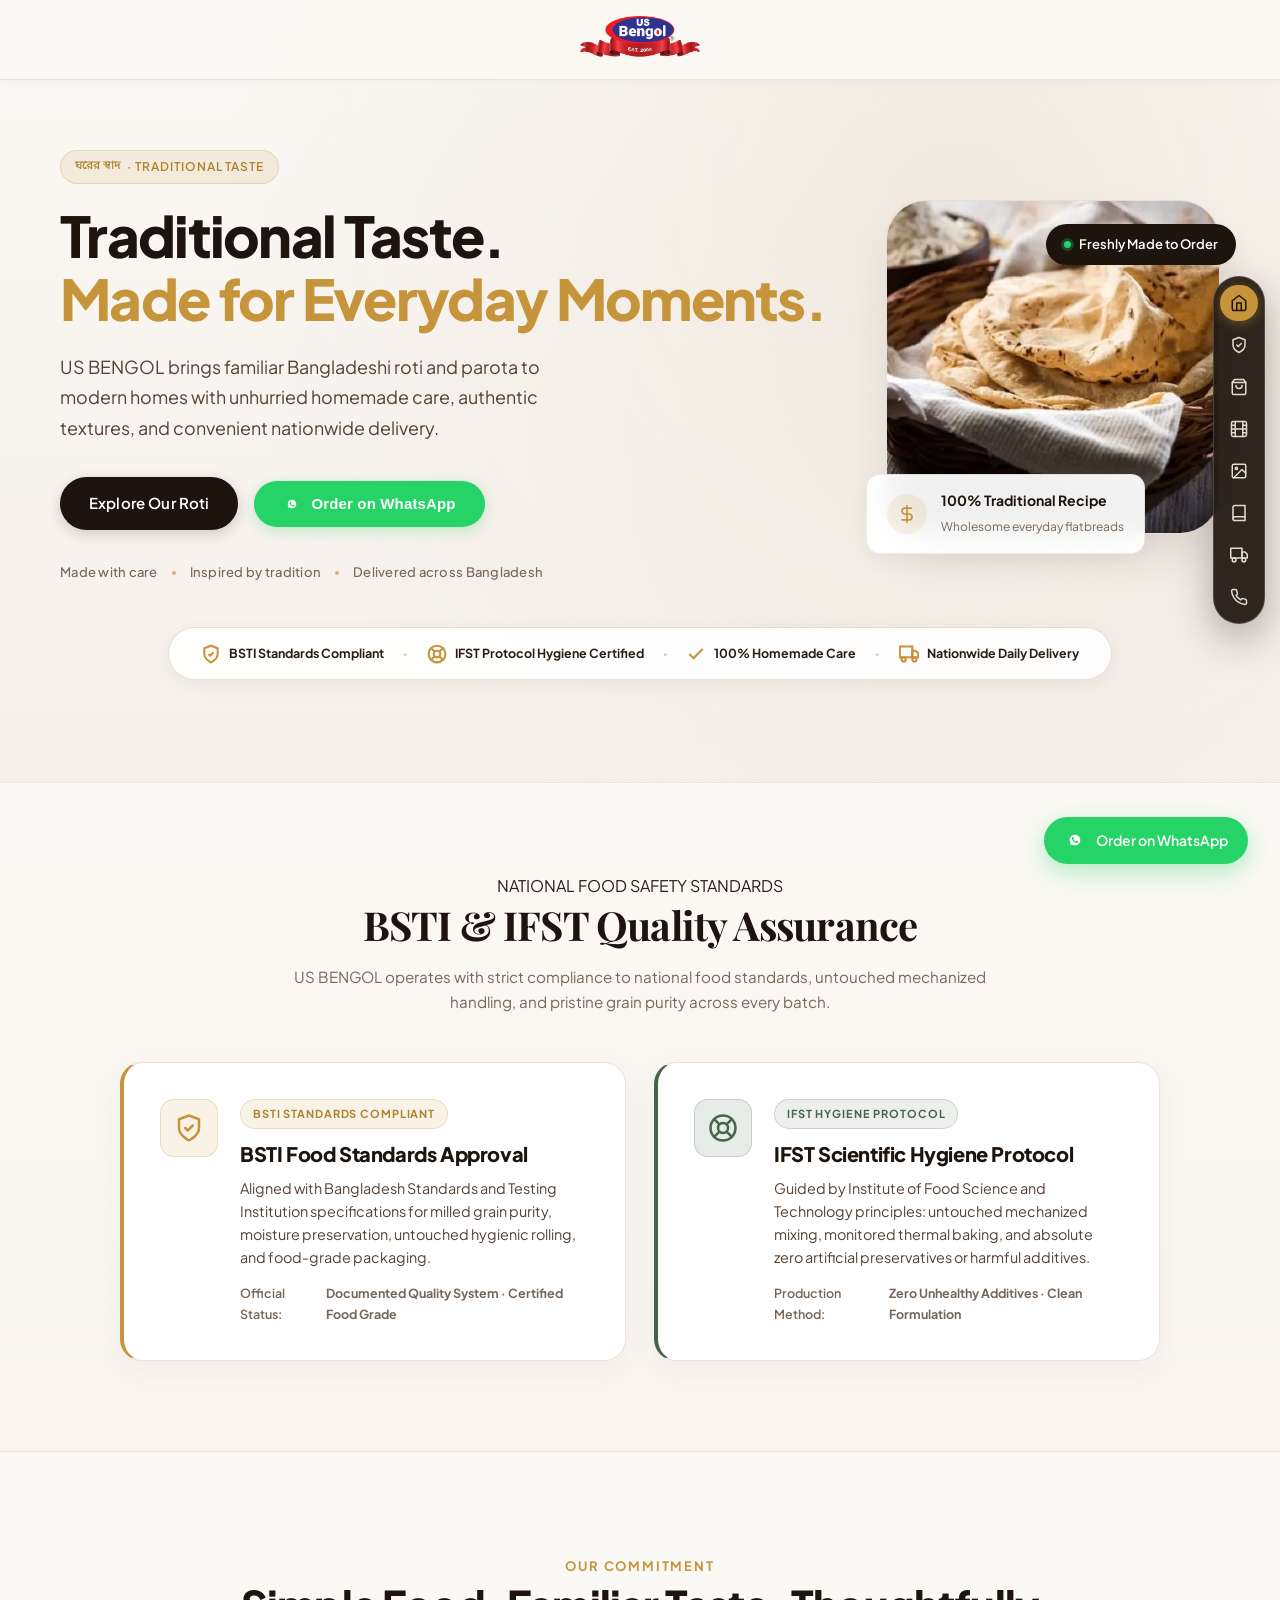
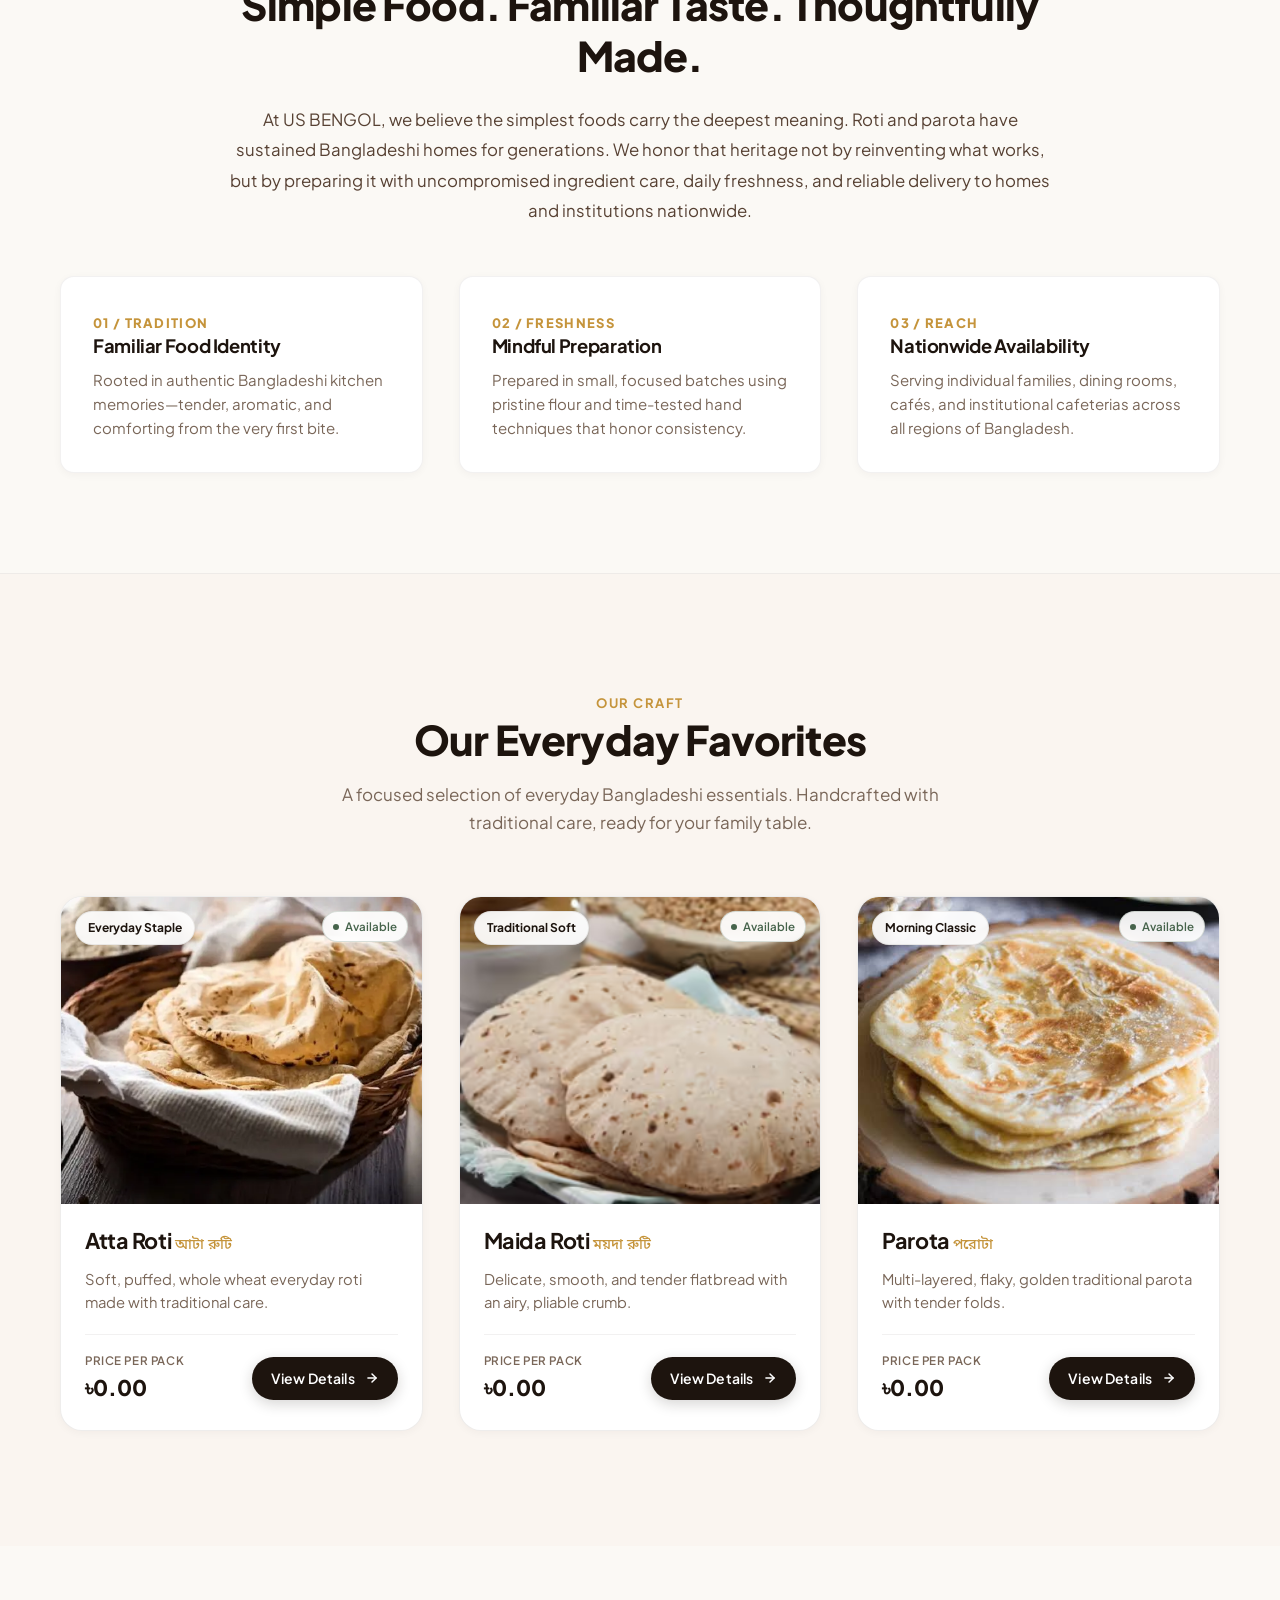
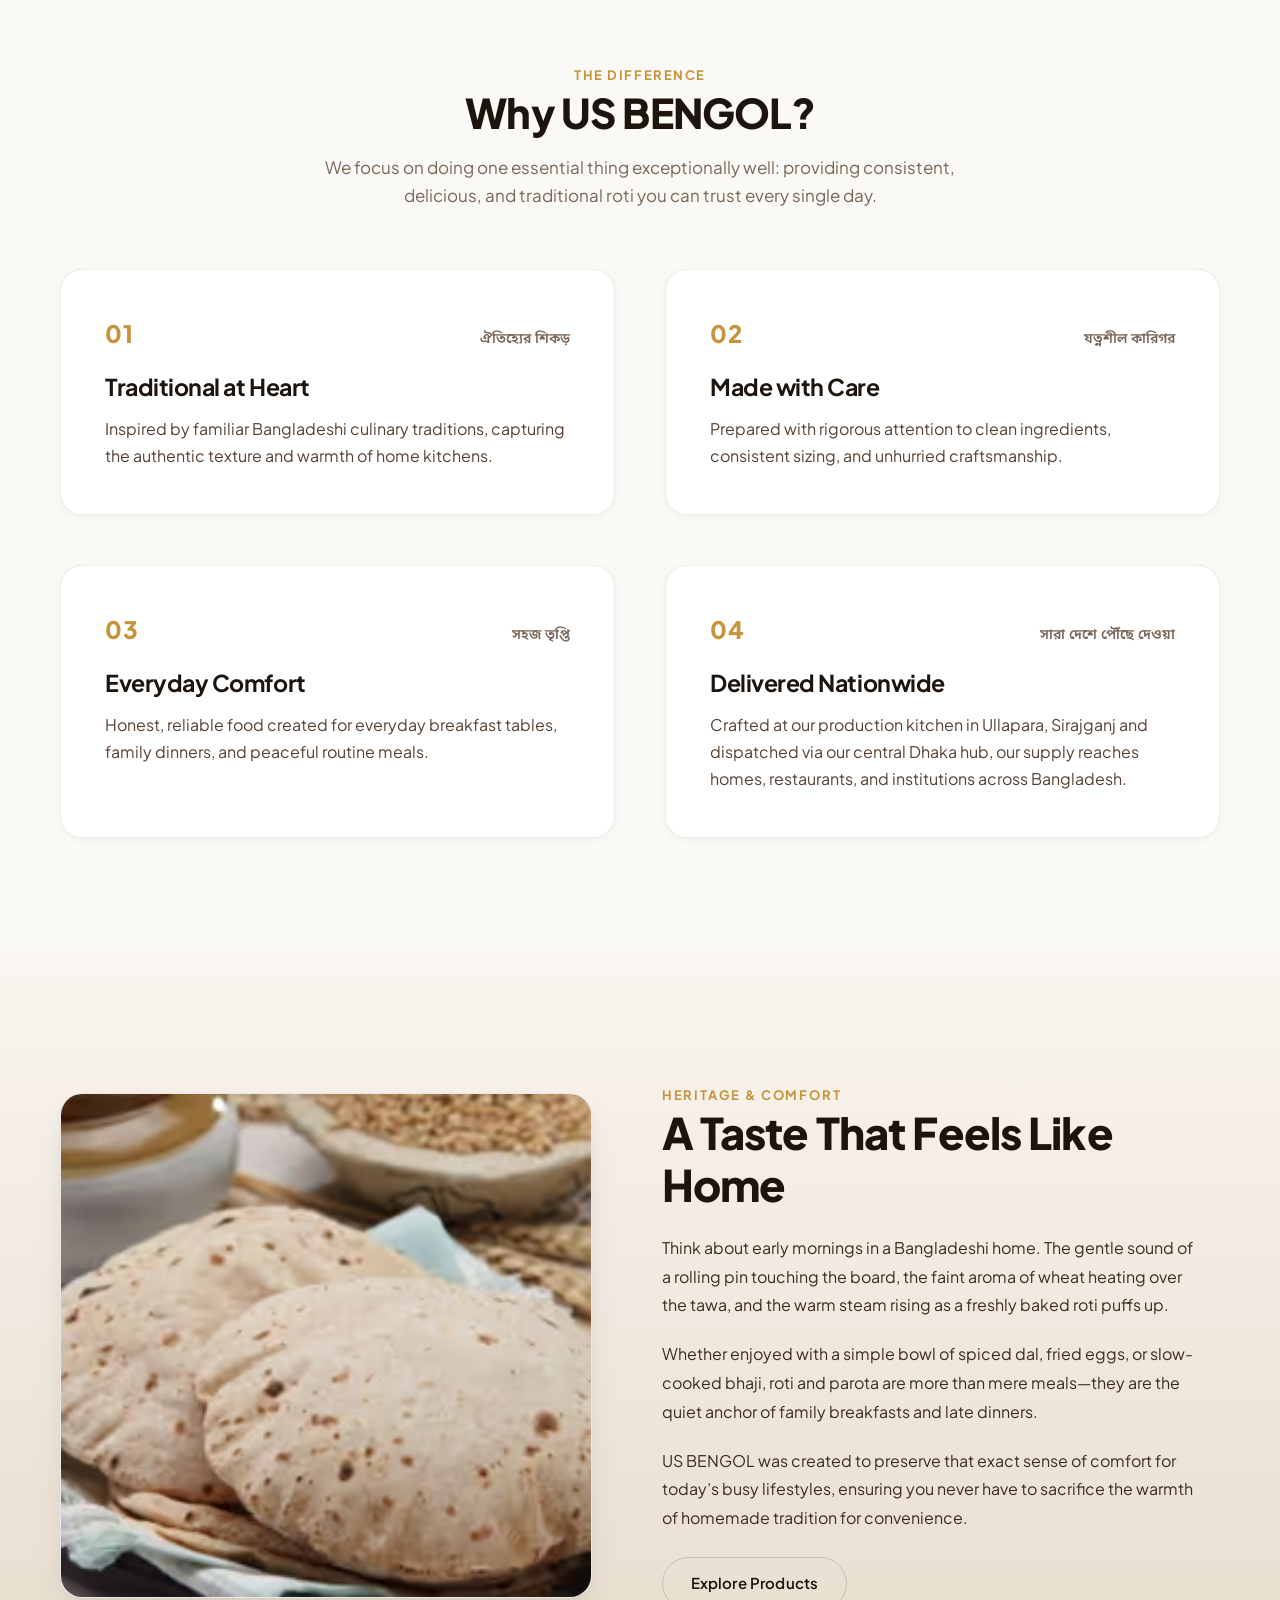
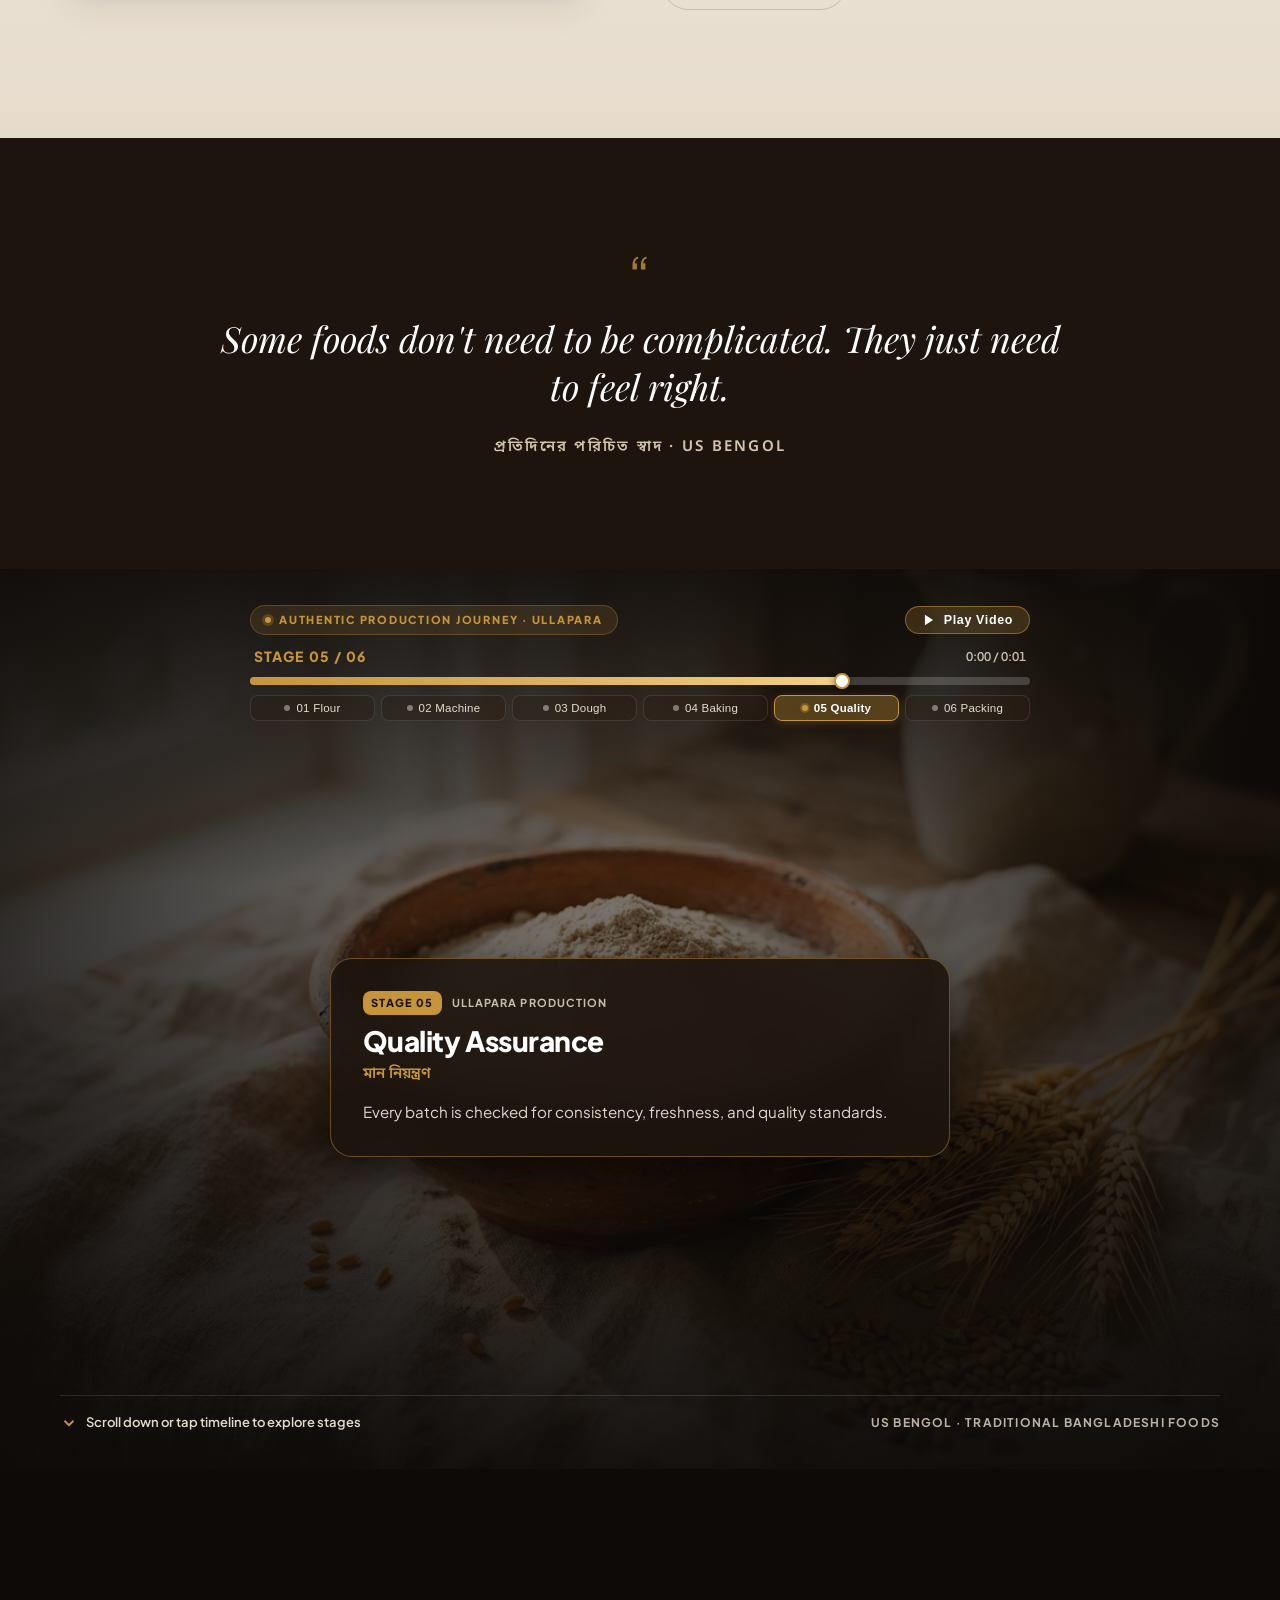
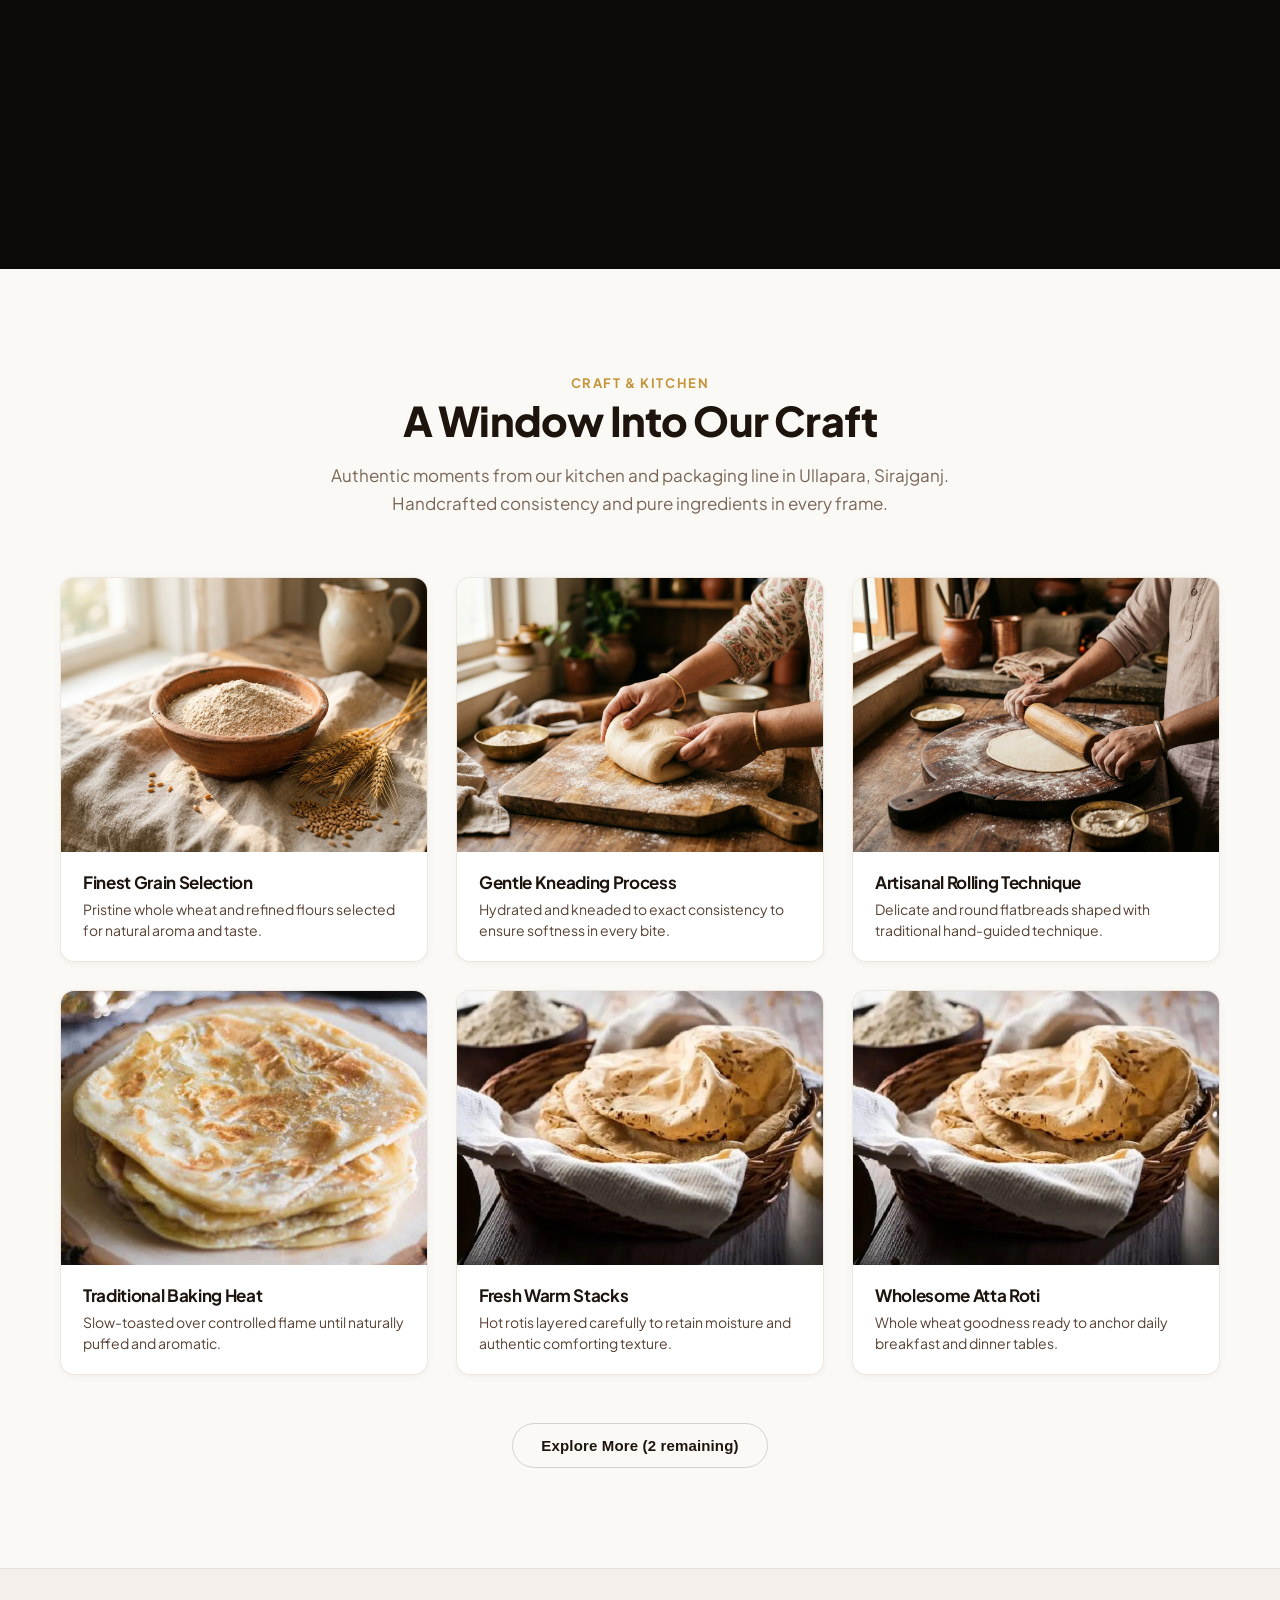
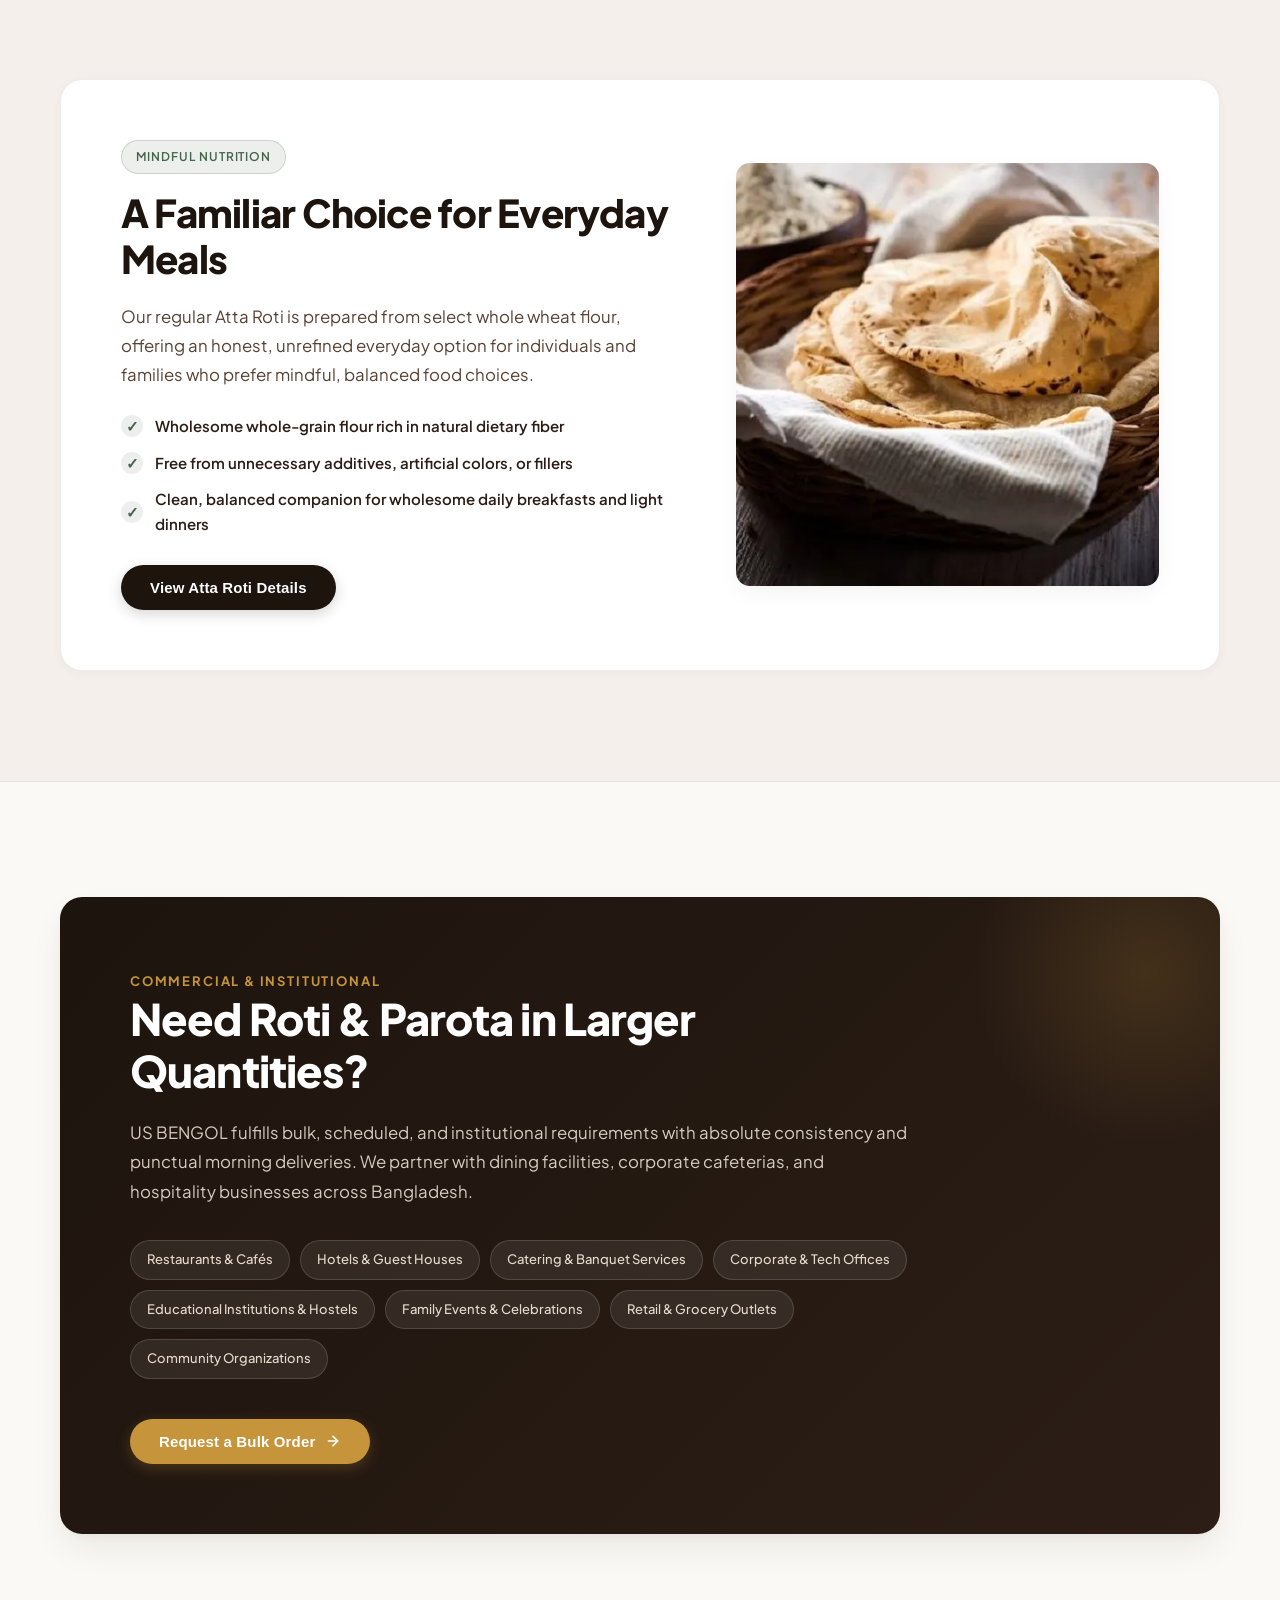
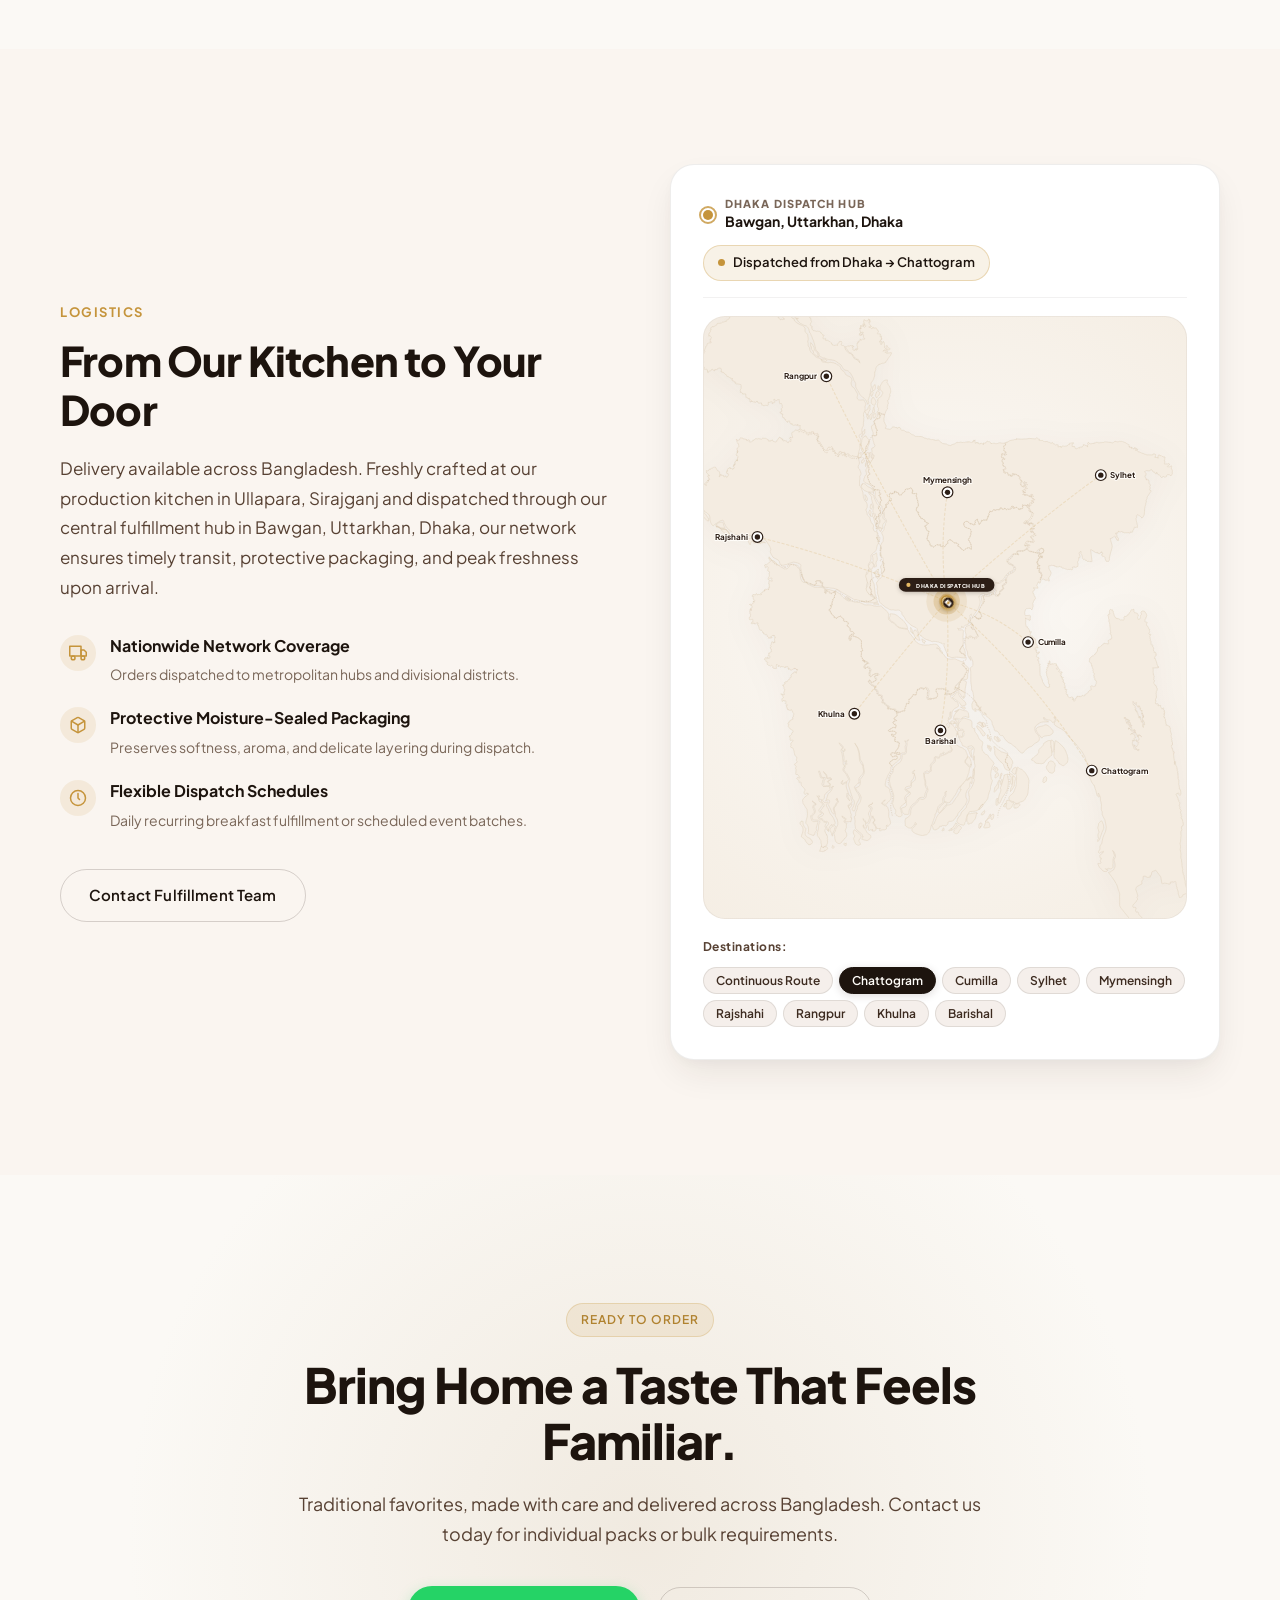
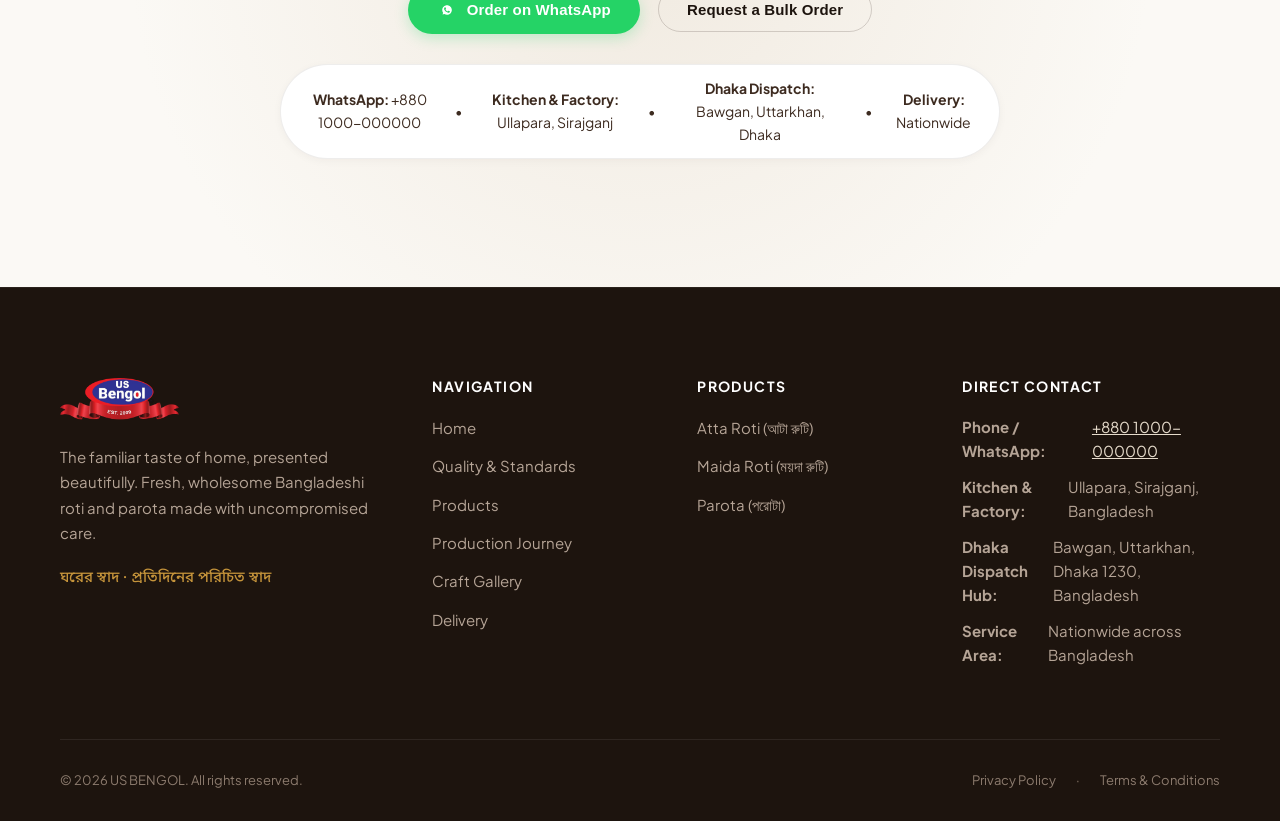
==== commit 325ce7f7: "maybe last" ====
--- a/index.html
+++ b/index.html
@@ -39,7 +39,6 @@
   <!-- Stylesheets -->
   <link rel="stylesheet" href="css/style.css">
   <link rel="stylesheet" href="css/responsive.css">
-  <link rel="stylesheet" href="css/under-dev-modal.css">
 
   <!-- Structured Data (JSON-LD) for LocalBusiness / FoodEstablishment -->
   <script type="application/ld+json">
@@ -1540,8 +1539,5 @@
   <script src="js/animations.js"></script>
   <script src="js/delivery-map.js"></script>
   <script src="js/app.js"></script>
-
-  <!-- Under-Development 3D Isometric Popup (Completely isolated, safe to remove) -->
-  <script src="js/under-dev-modal.js"></script>
 </body>
 </html>
--- a/css/style.css
+++ b/css/style.css
@@ -2295,42 +2295,21 @@
    ========================================================================= */
 .pill-nav {
   position: fixed;
-  right: 28px;
+  right: clamp(10px, 1.2vw, 18px);
   top: 50%;
   transform: translateY(-50%);
   z-index: 999;
   display: flex;
   align-items: center;
-  gap: 12px;
 }
 
 .pill-indicator {
-  width: 48px;
-  height: 48px;
-  border-radius: var(--radius-full);
-  background: var(--color-brown-900);
-  color: var(--color-gold);
-  display: flex;
-  align-items: center;
-  justify-content: center;
-  box-shadow: 0 6px 20px rgba(29, 20, 14, 0.28);
-  border: 1.5px solid rgba(197, 148, 59, 0.45);
-  cursor: pointer;
-  transition: transform var(--transition-fast), background var(--transition-fast), box-shadow var(--transition-fast);
-  position: relative;
-}
-
-.pill-indicator:hover {
-  transform: scale(1.1);
-  background: var(--color-brown-800);
-  box-shadow: 0 8px 24px rgba(197, 148, 59, 0.35);
-}
-
-.pill-indicator svg {
-  width: 22px;
-  height: 22px;
-  stroke: var(--color-gold);
-  stroke-width: 2.2;
+  display: none !important;
+}
+
+.pill-toggle-btn,
+.pill-toggle {
+  display: none !important;
 }
 
 .pill-track {
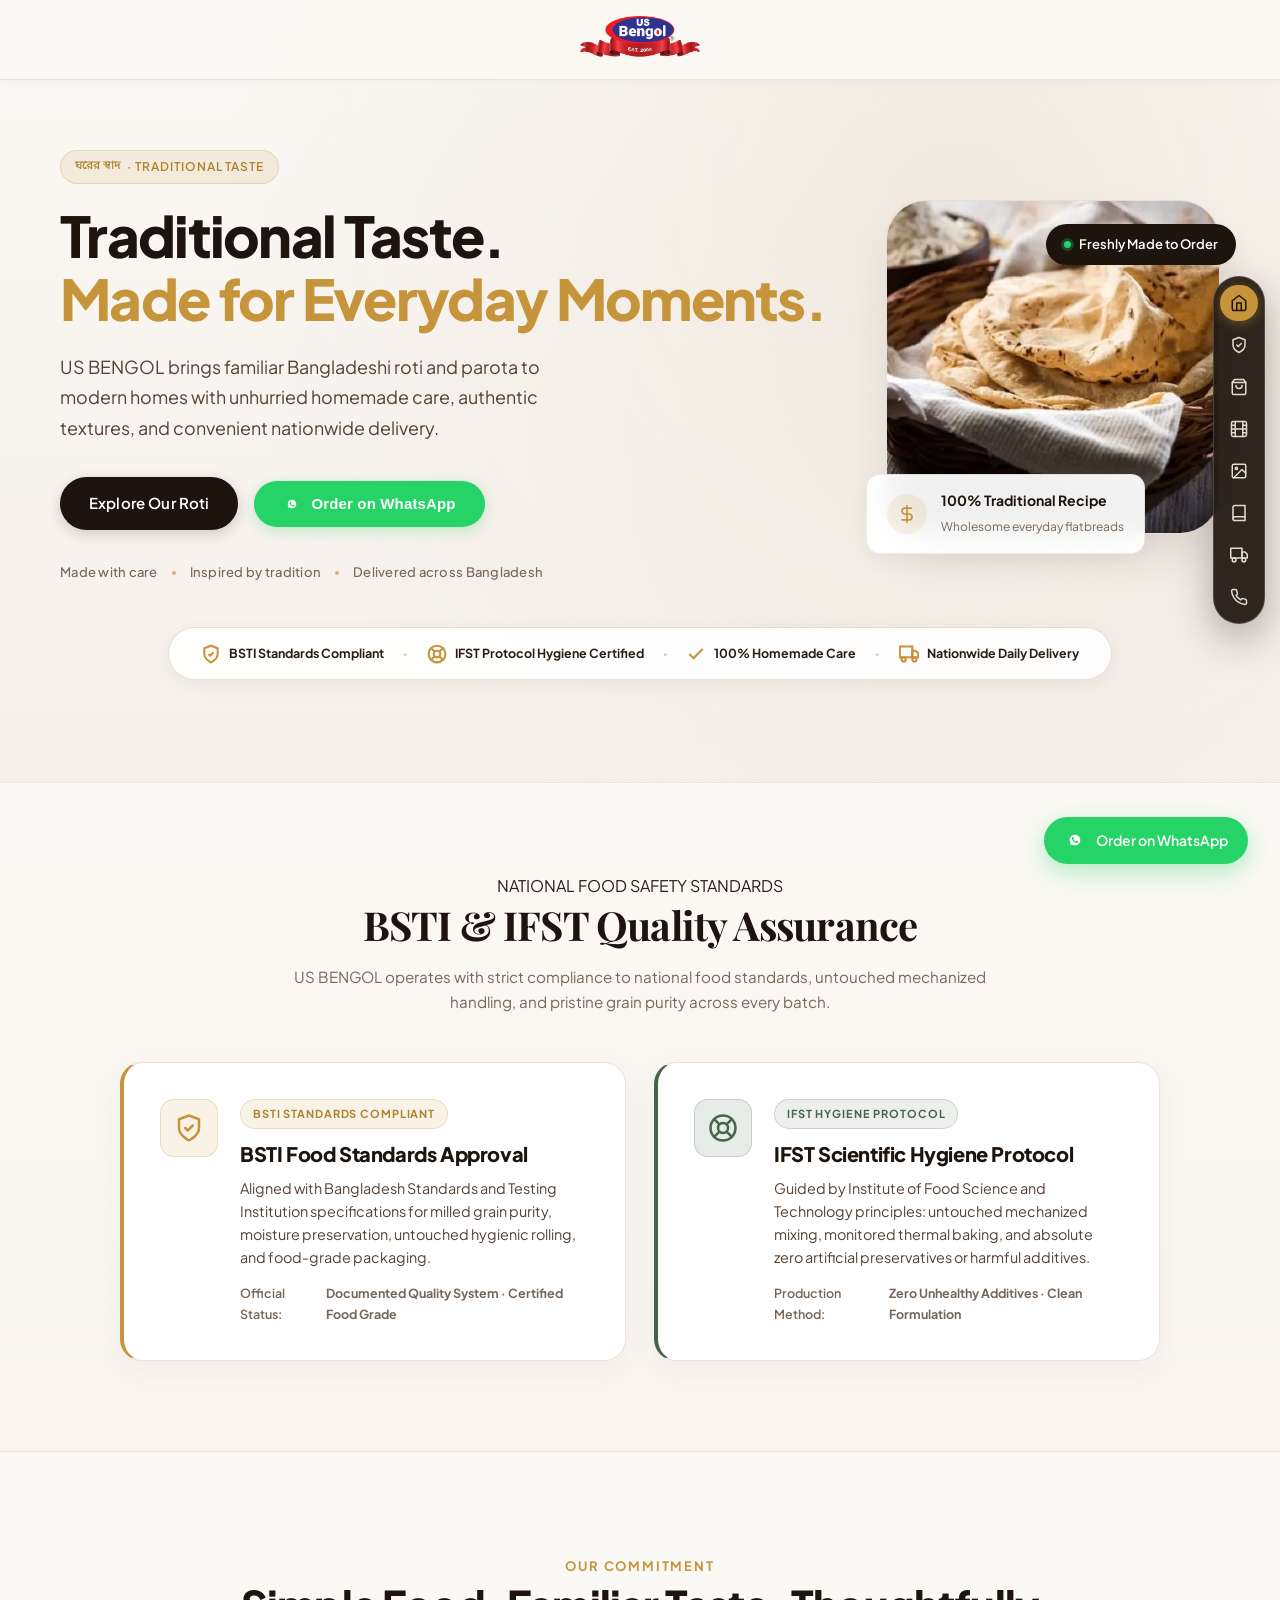
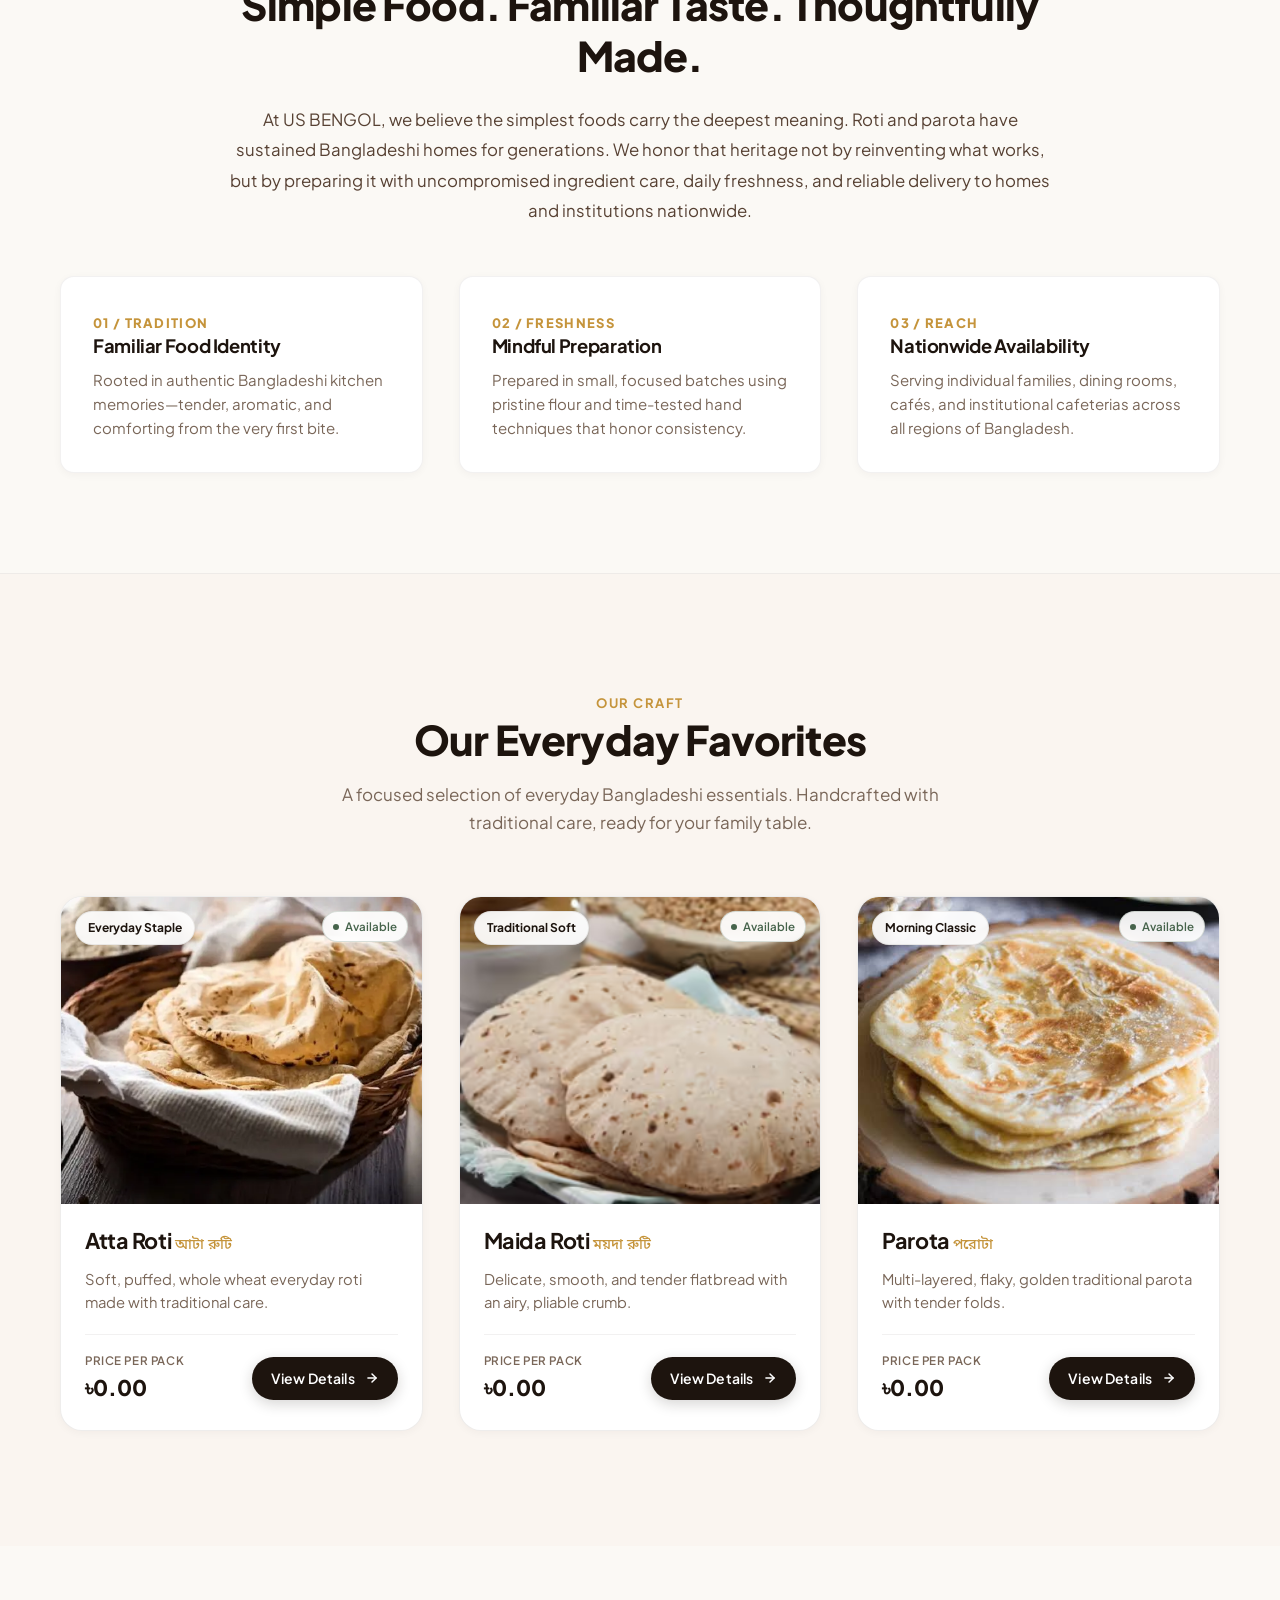
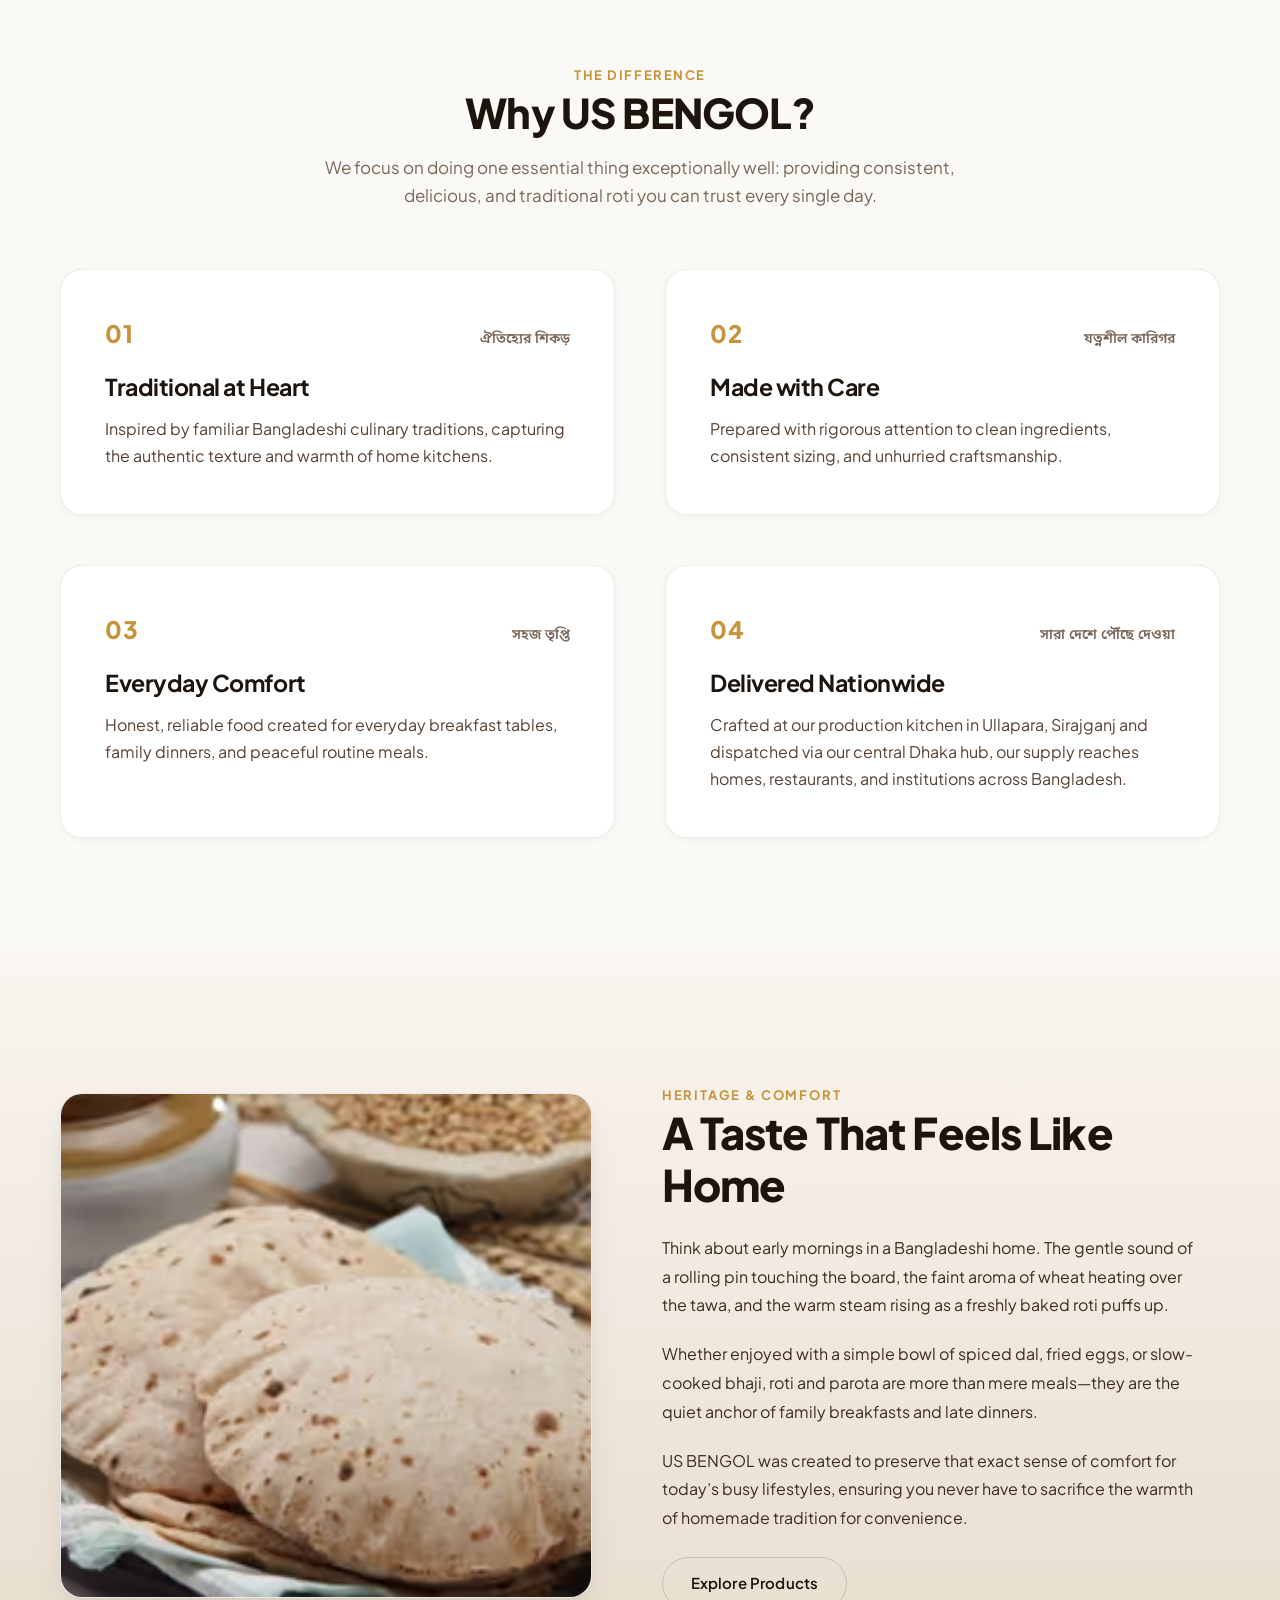
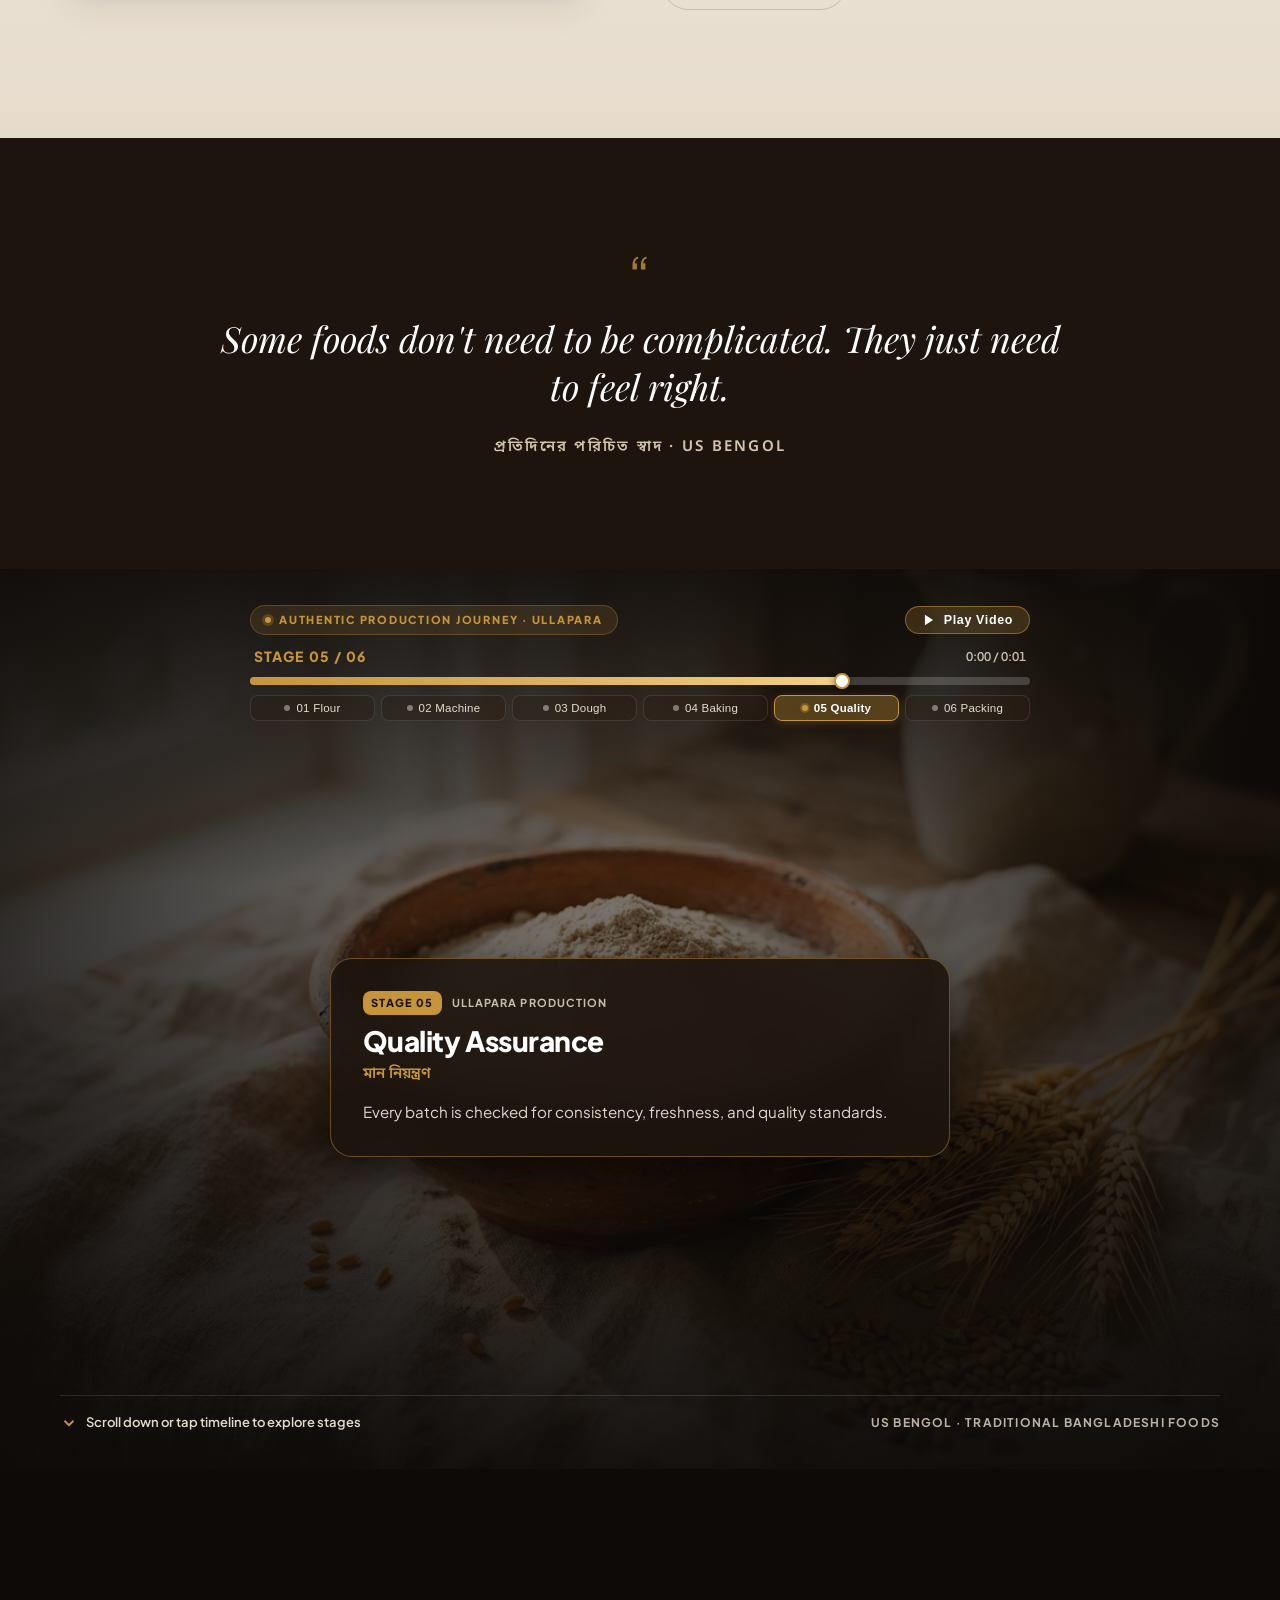
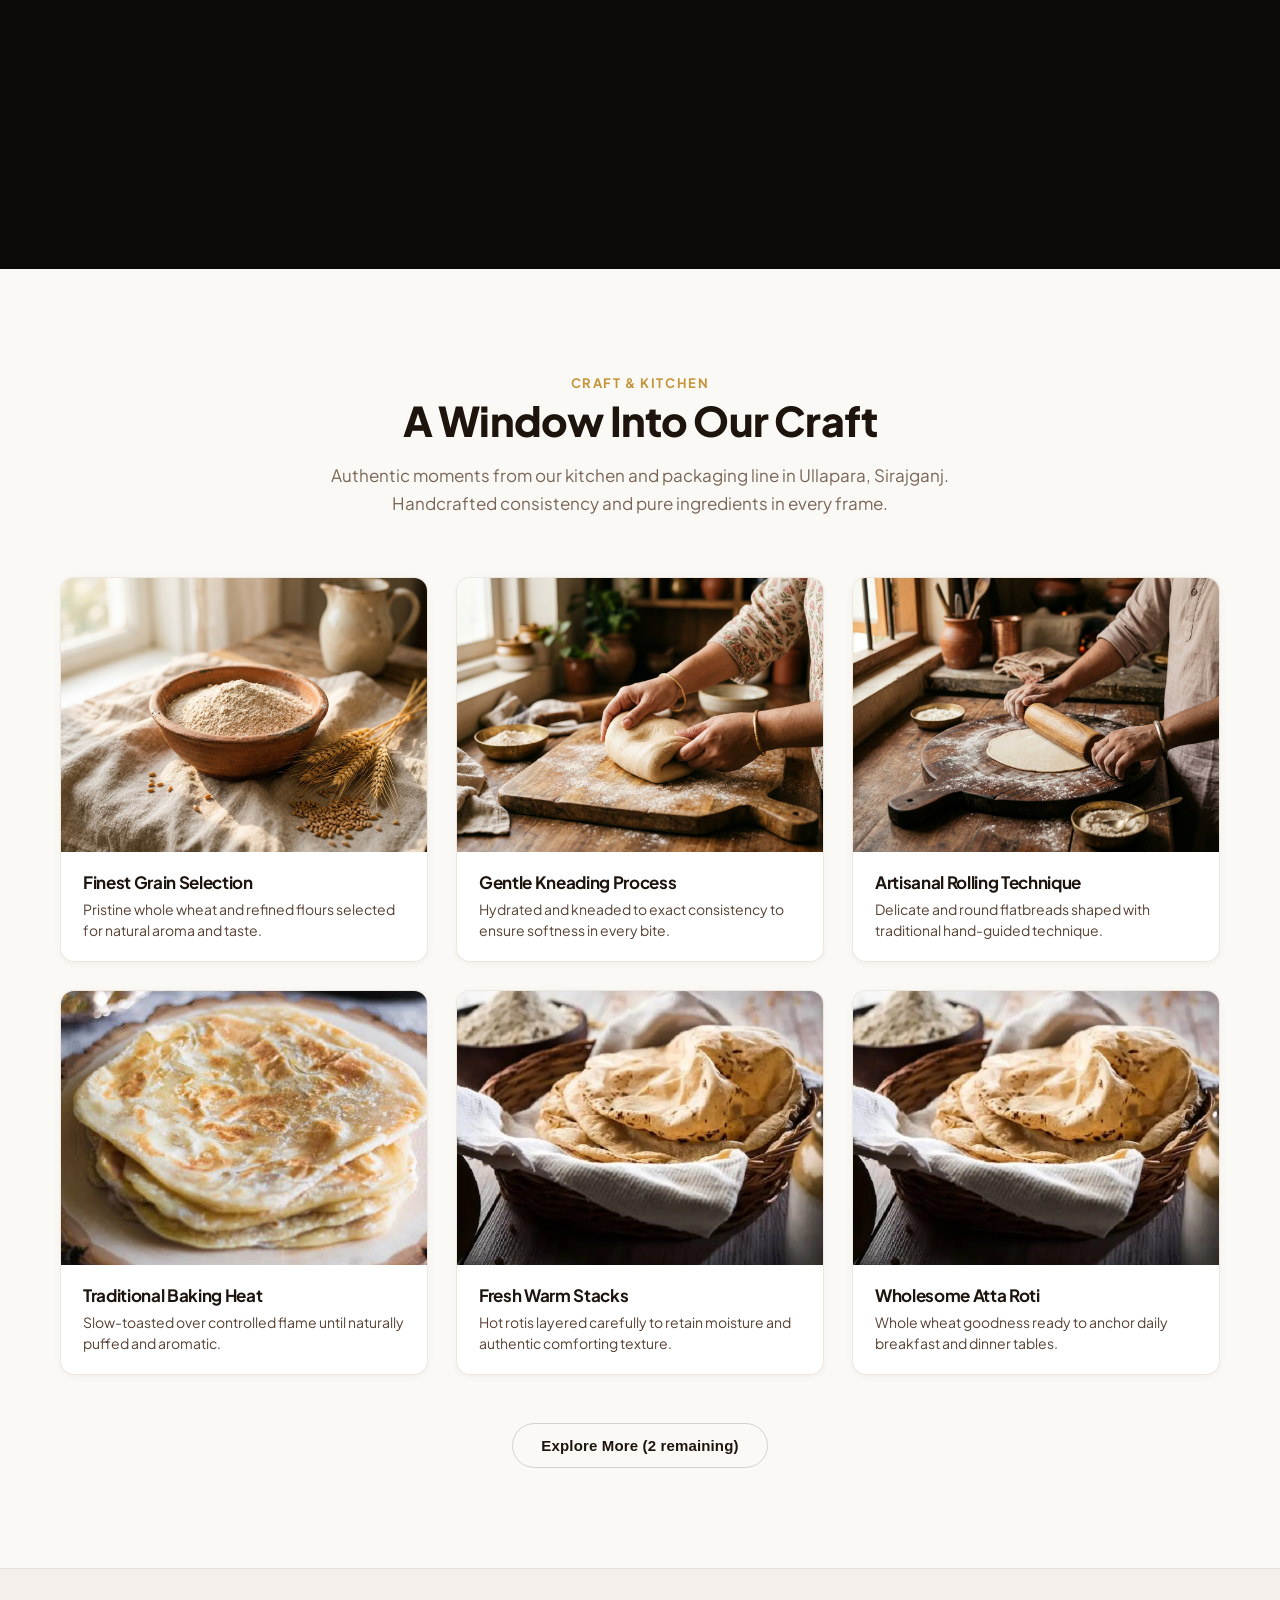
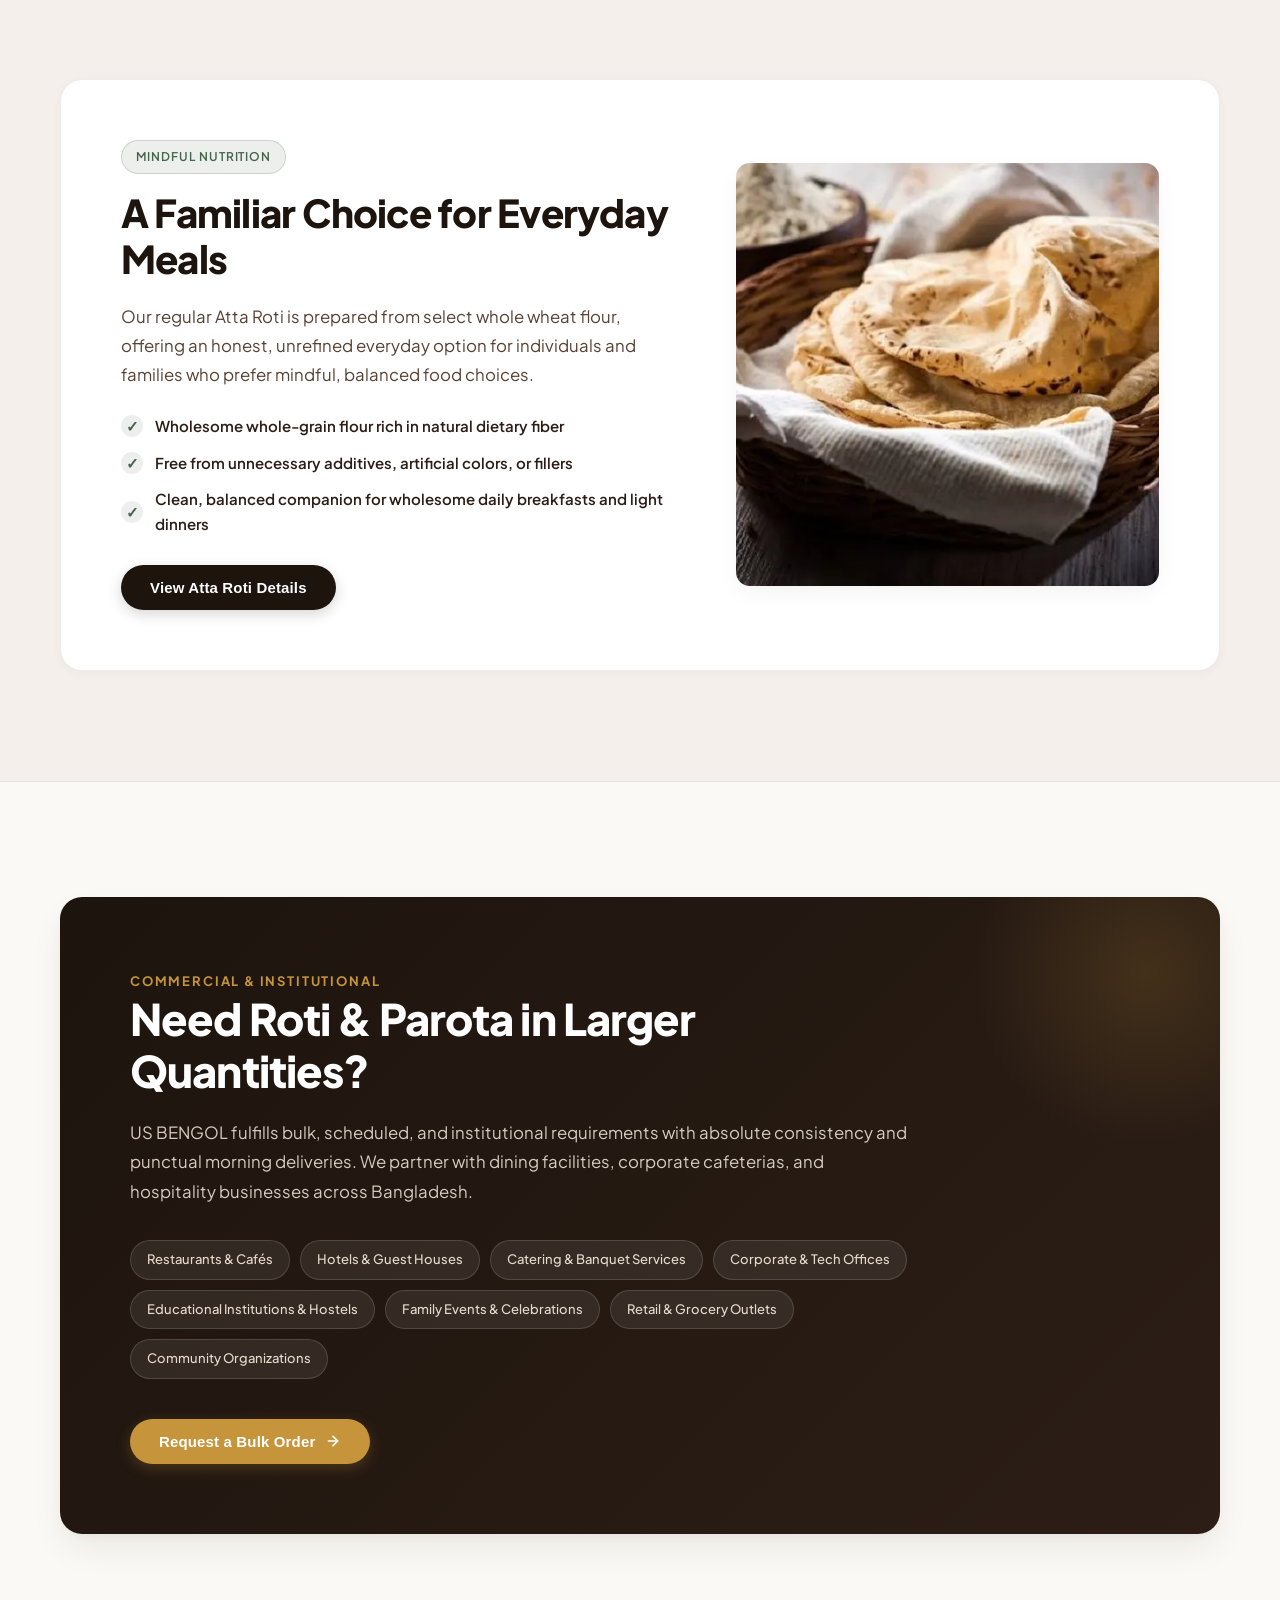
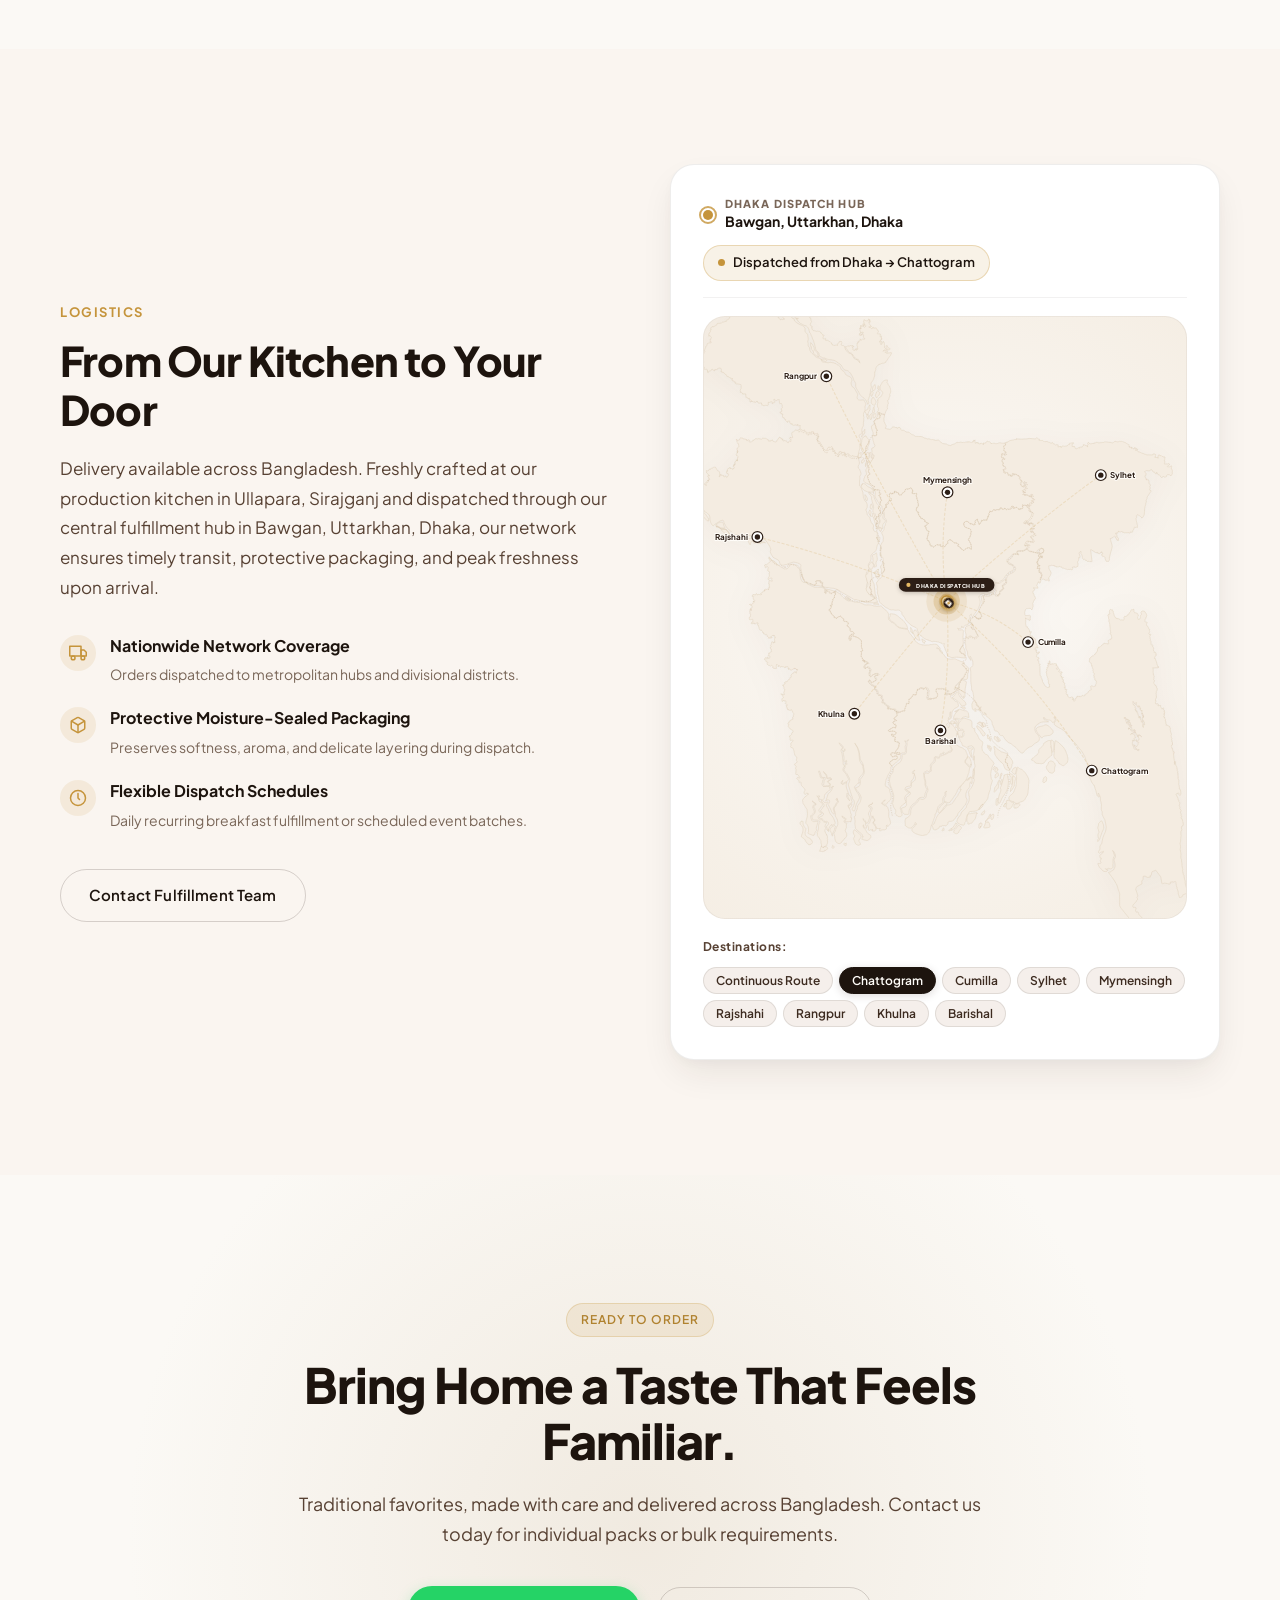
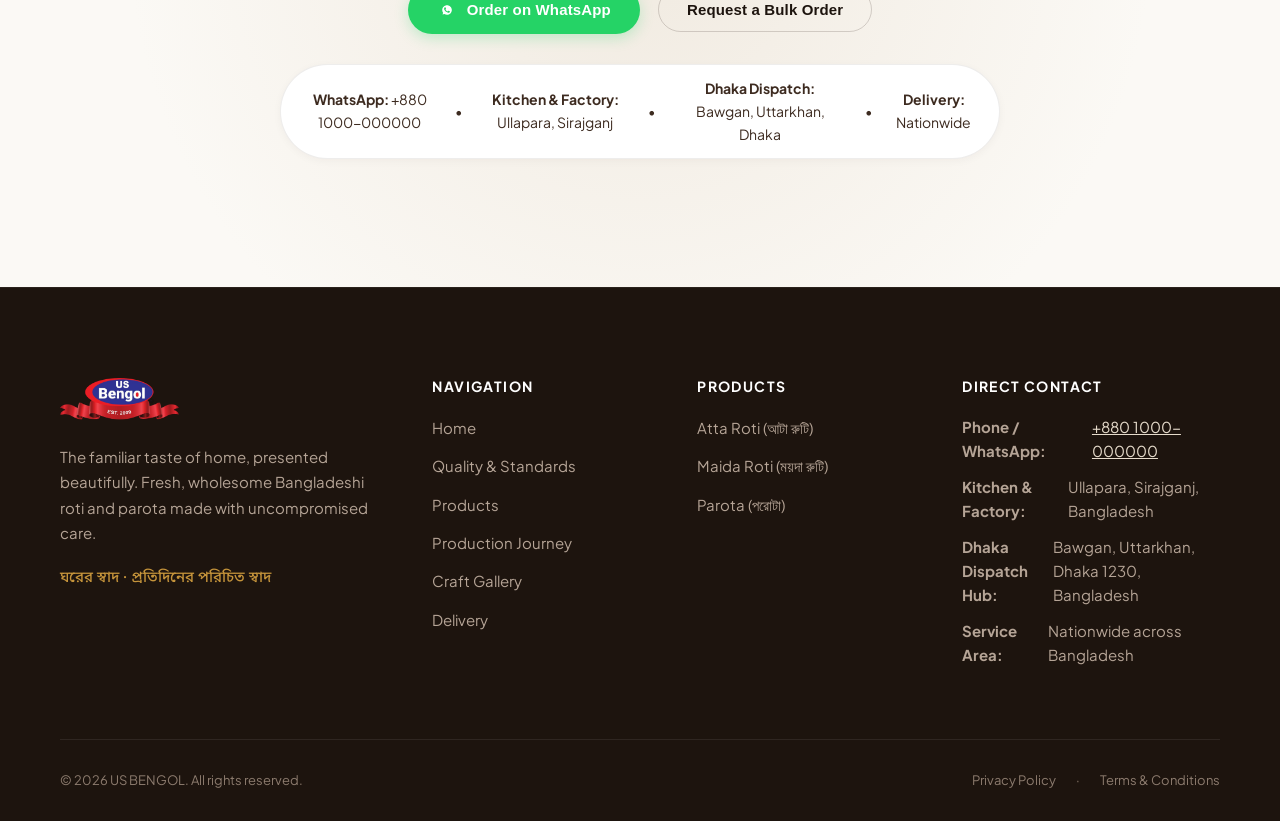
==== commit 42e128c2: "yooo" ====
--- a/index.html
+++ b/index.html
@@ -11,21 +11,21 @@
   <meta name="keywords" content="traditional roti, atta roti, maida roti, parota, bangladeshi homemade food, fresh roti delivery bangladesh, us bengol">
   <meta name="author" content="US BENGOL">
   <meta name="robots" content="index, follow">
-  <link rel="canonical" href="https://usbengol.com/">
+  <link rel="canonical" href="https://usbengol.bd/">
 
   <!-- Open Graph / Facebook -->
   <meta property="og:type" content="website">
-  <meta property="og:url" content="https://usbengol.com/">
+  <meta property="og:url" content="https://usbengol.bd/">
   <meta property="og:title" content="US BENGOL | Traditional Bangladeshi Roti & Parota">
   <meta property="og:description" content="The familiar taste of home, presented beautifully. Fresh Atta Roti, Maida Roti, and Parota delivered nationwide across Bangladesh.">
-  <meta property="og:image" content="images/logo2.png">
+  <meta property="og:image" content="https://usbengol.bd/images/logo2.png">
 
   <!-- Twitter -->
   <meta property="twitter:card" content="summary_large_image">
-  <meta property="twitter:url" content="https://usbengol.com/">
+  <meta property="twitter:url" content="https://usbengol.bd/">
   <meta property="twitter:title" content="US BENGOL | Traditional Bangladeshi Roti & Parota">
   <meta property="twitter:description" content="The familiar taste of home, presented beautifully. Fresh Atta Roti, Maida Roti, and Parota delivered nationwide across Bangladesh.">
-  <meta property="twitter:image" content="images/logo2.png">
+  <meta property="twitter:image" content="https://usbengol.bd/images/logo2.png">
 
   <!-- Favicon -->
   <link rel="icon" type="image/png" href="images/logo2.png">
@@ -46,7 +46,7 @@
     "@context": "https://schema.org",
     "@type": "FoodEstablishment",
     "name": "US BENGOL",
-    "image": "https://usbengol.com/images/logo2.png",
+    "image": "https://usbengol.bd/images/logo2.png",
     "telephone": "+880 1000-000000",
     "address": {
       "@type": "PostalAddress",
@@ -90,7 +90,7 @@
   <header class="navbar brand-center-header" id="navbar">
     <div class="container brand-center-container">
       <a href="#hero" class="brand-center-logo-link" aria-label="US BENGOL Home">
-        <img src="images/logo2.png" alt="US BENGOL Traditional Food Logo" class="brand-logo-img">
+        <img src="images/logo2.png" alt="US BENGOL Traditional Food Logo" class="brand-logo-img" id="site-brand-logo">
       </a>
     </div>
   </header>
@@ -143,6 +143,7 @@
               src="images/ataruti.png" 
               alt="Freshly prepared US BENGOL Atta Roti in traditional basket" 
               class="hero-main-img"
+              id="hero-main-img"
               loading="eager"
             >
           </div>
@@ -344,6 +345,7 @@
               src="images/moydaruti.png" 
               alt="Authentic traditional handmade roti served with warmth" 
               class="story-img"
+              id="story-main-img"
               loading="lazy"
             >
           </div>
@@ -557,6 +559,7 @@
             <img 
               src="images/ataruti.png" 
               alt="Wholesome Atta Roti for mindful daily meals" 
+              id="diet-main-img"
               loading="lazy"
             >
           </div>
@@ -1296,7 +1299,7 @@
     <div class="container">
       <div class="footer-top-grid">
         <div class="footer-brand-info">
-          <img src="images/logo2.png" alt="US BENGOL Brand Logo" class="footer-logo">
+          <img src="images/logo2.png" alt="US BENGOL Brand Logo" class="footer-logo" id="site-footer-logo">
           <p class="footer-brand-statement">
             The familiar taste of home, presented beautifully. Fresh, wholesome Bangladeshi roti and parota made with uncompromised care.
           </p>
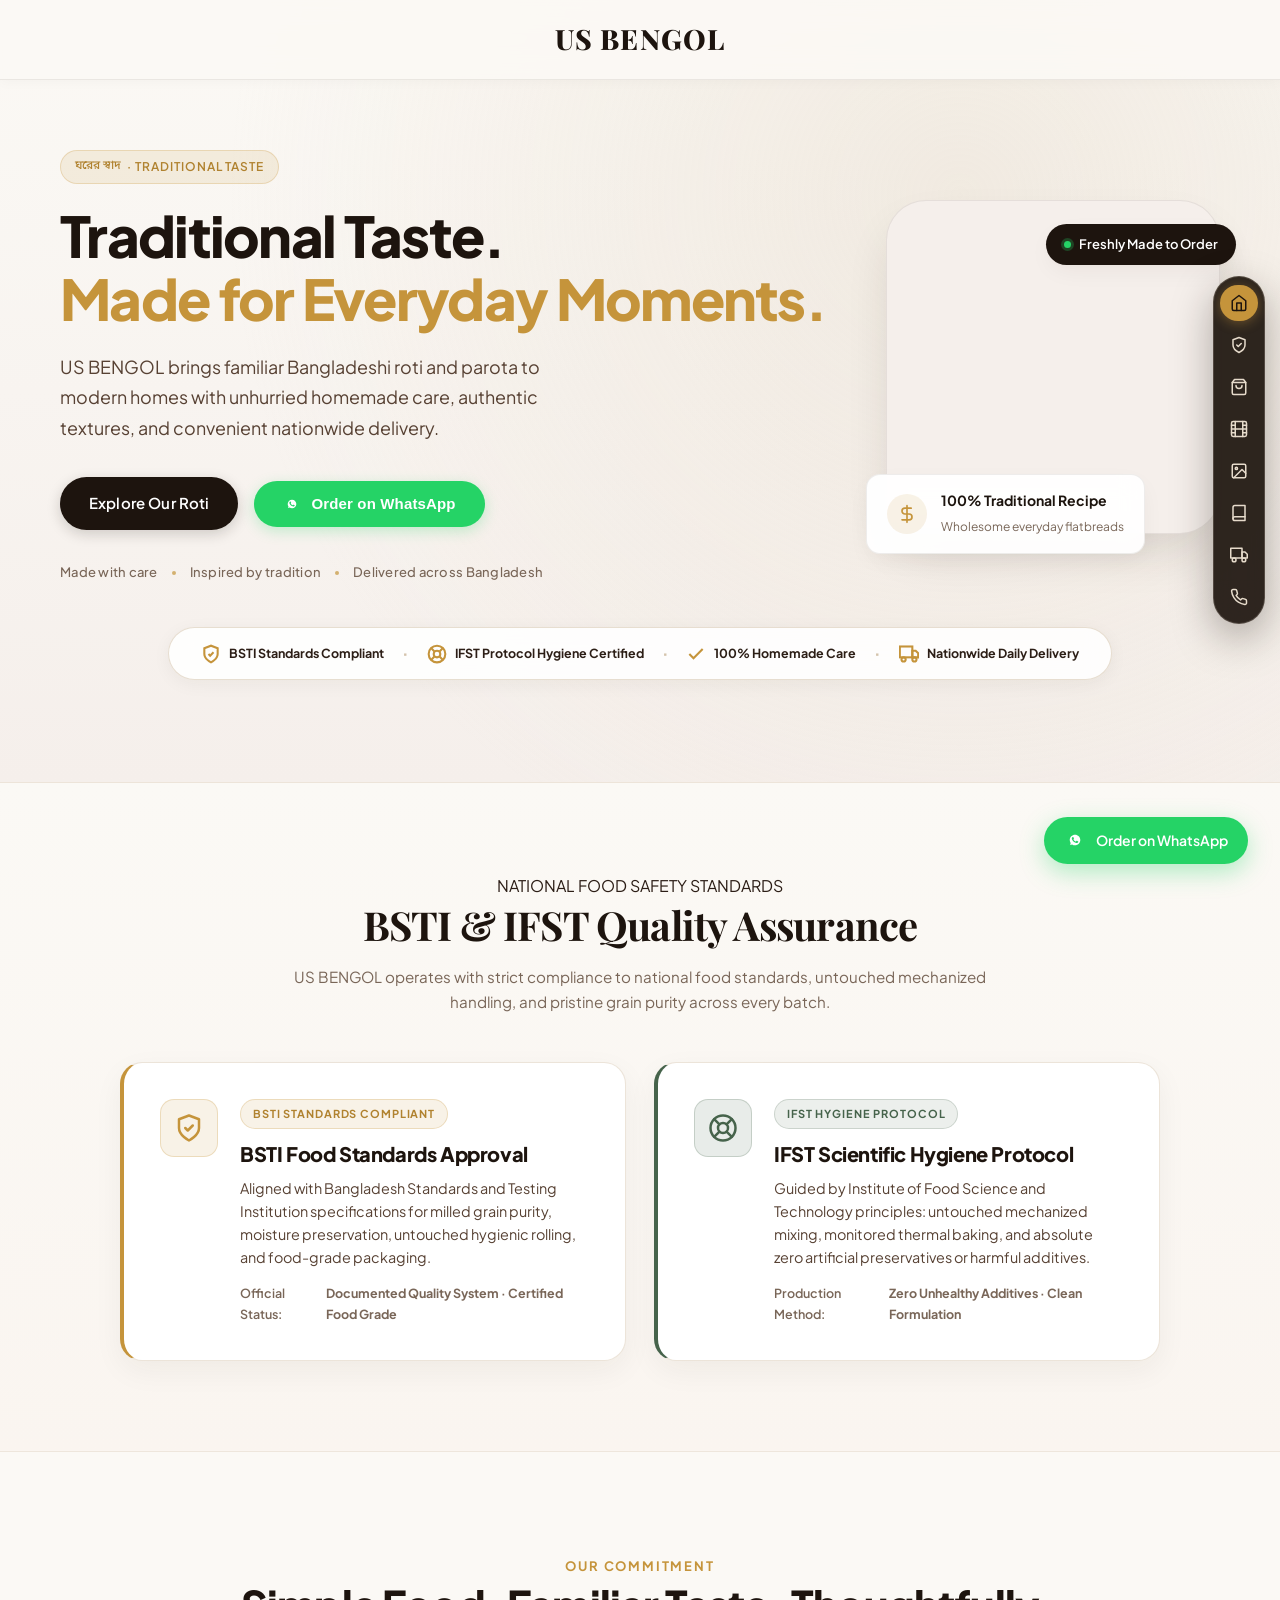
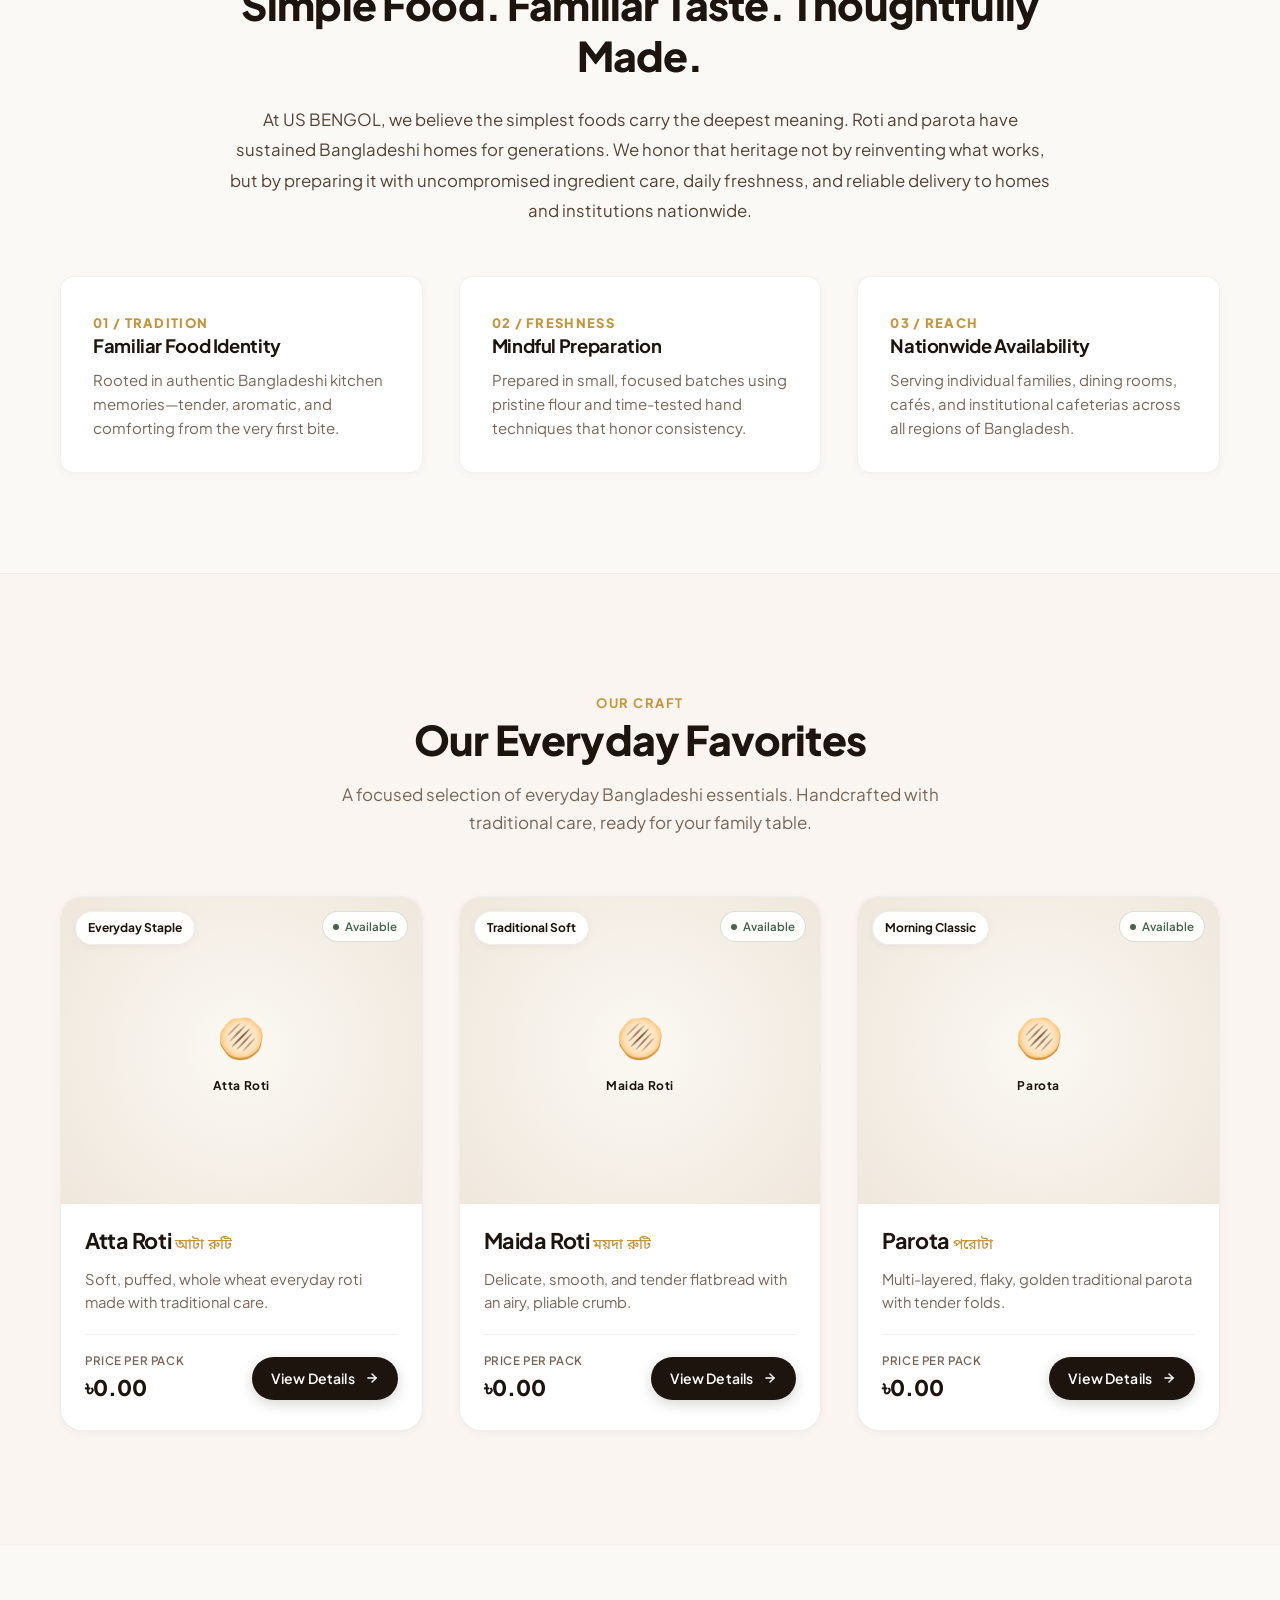
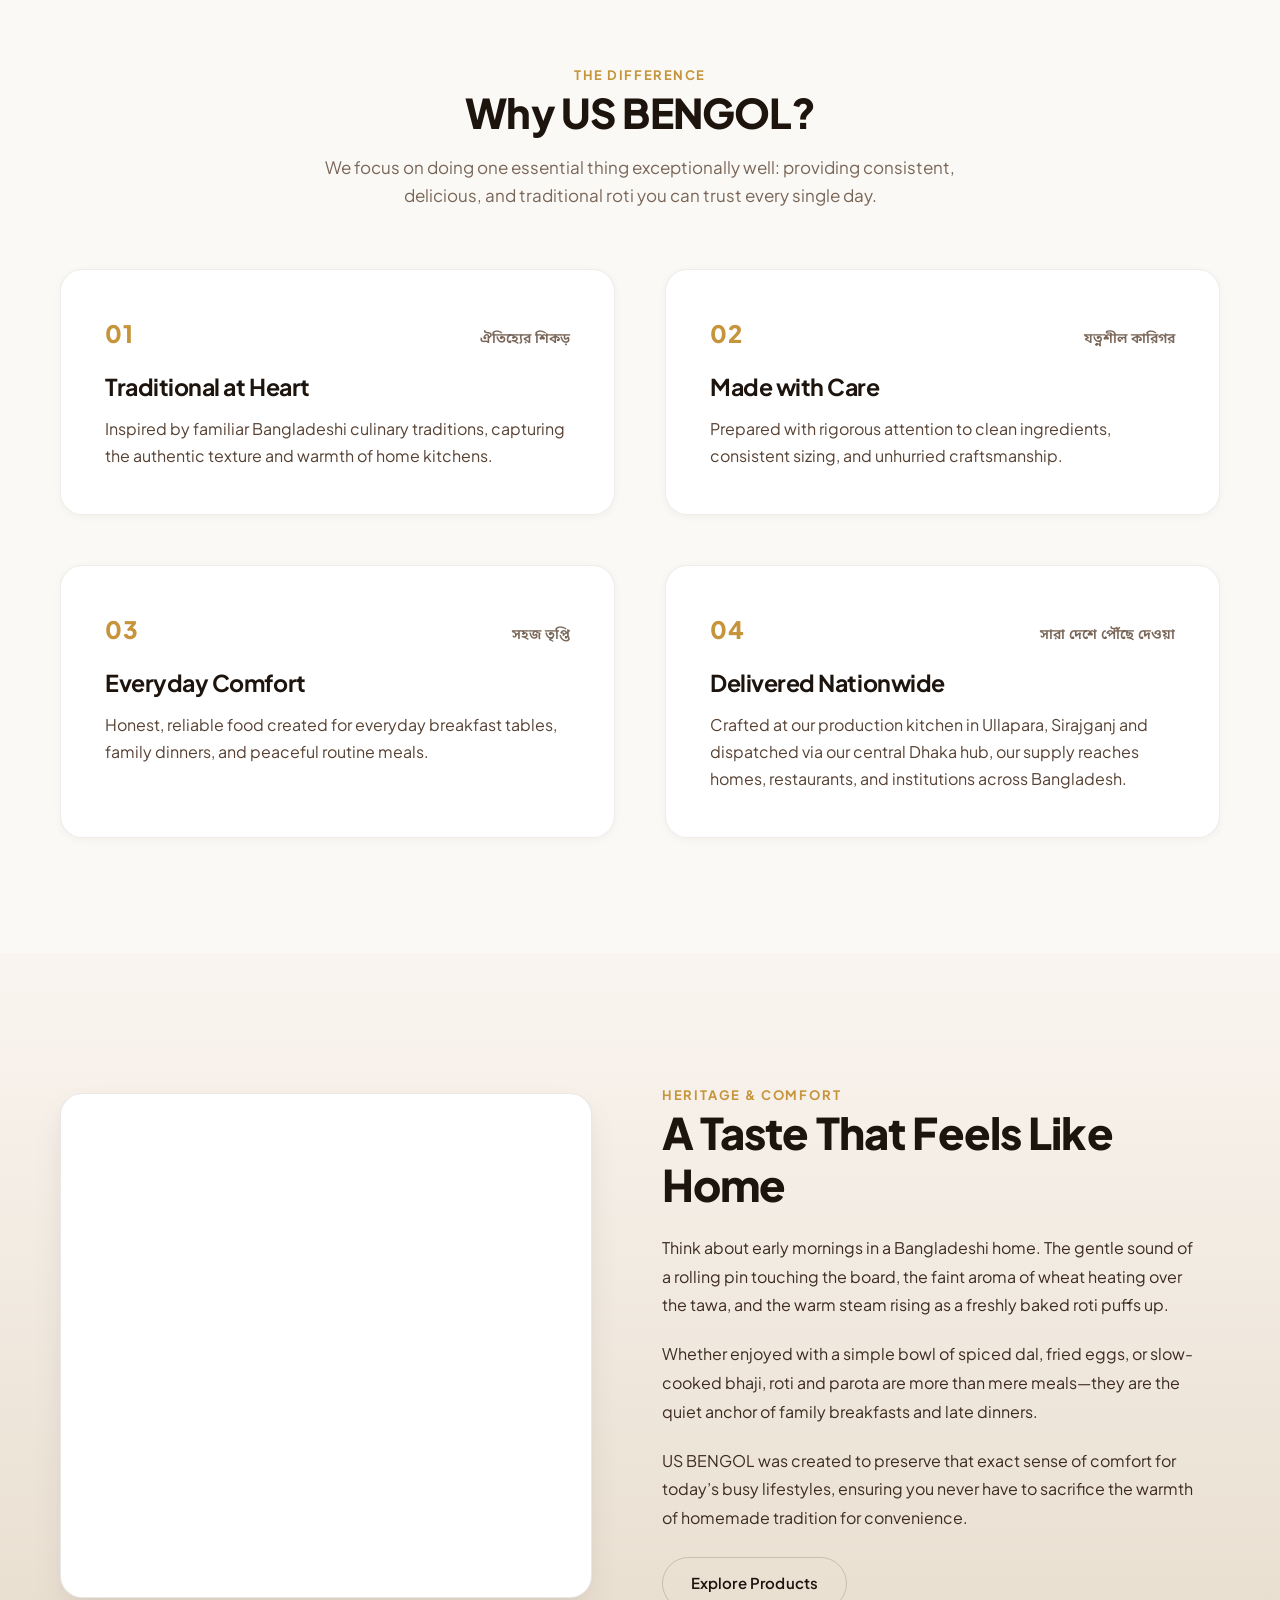
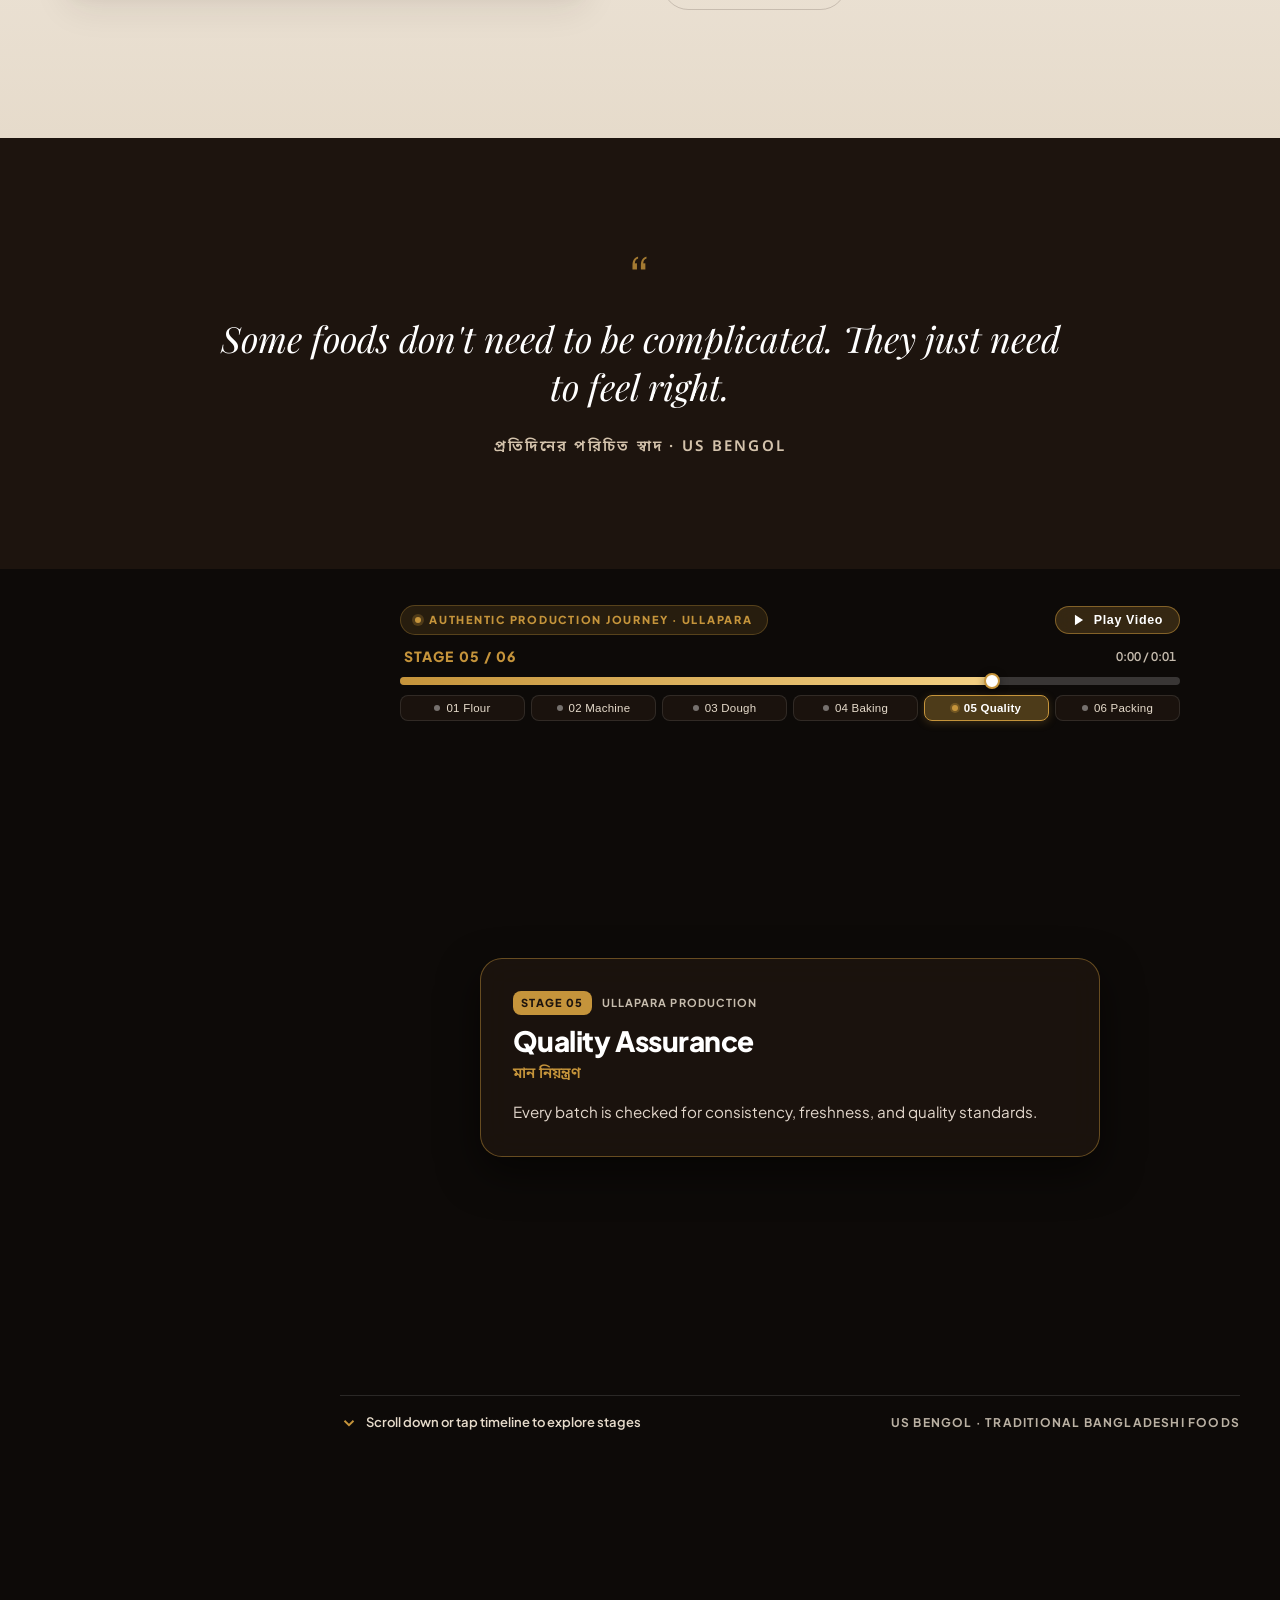
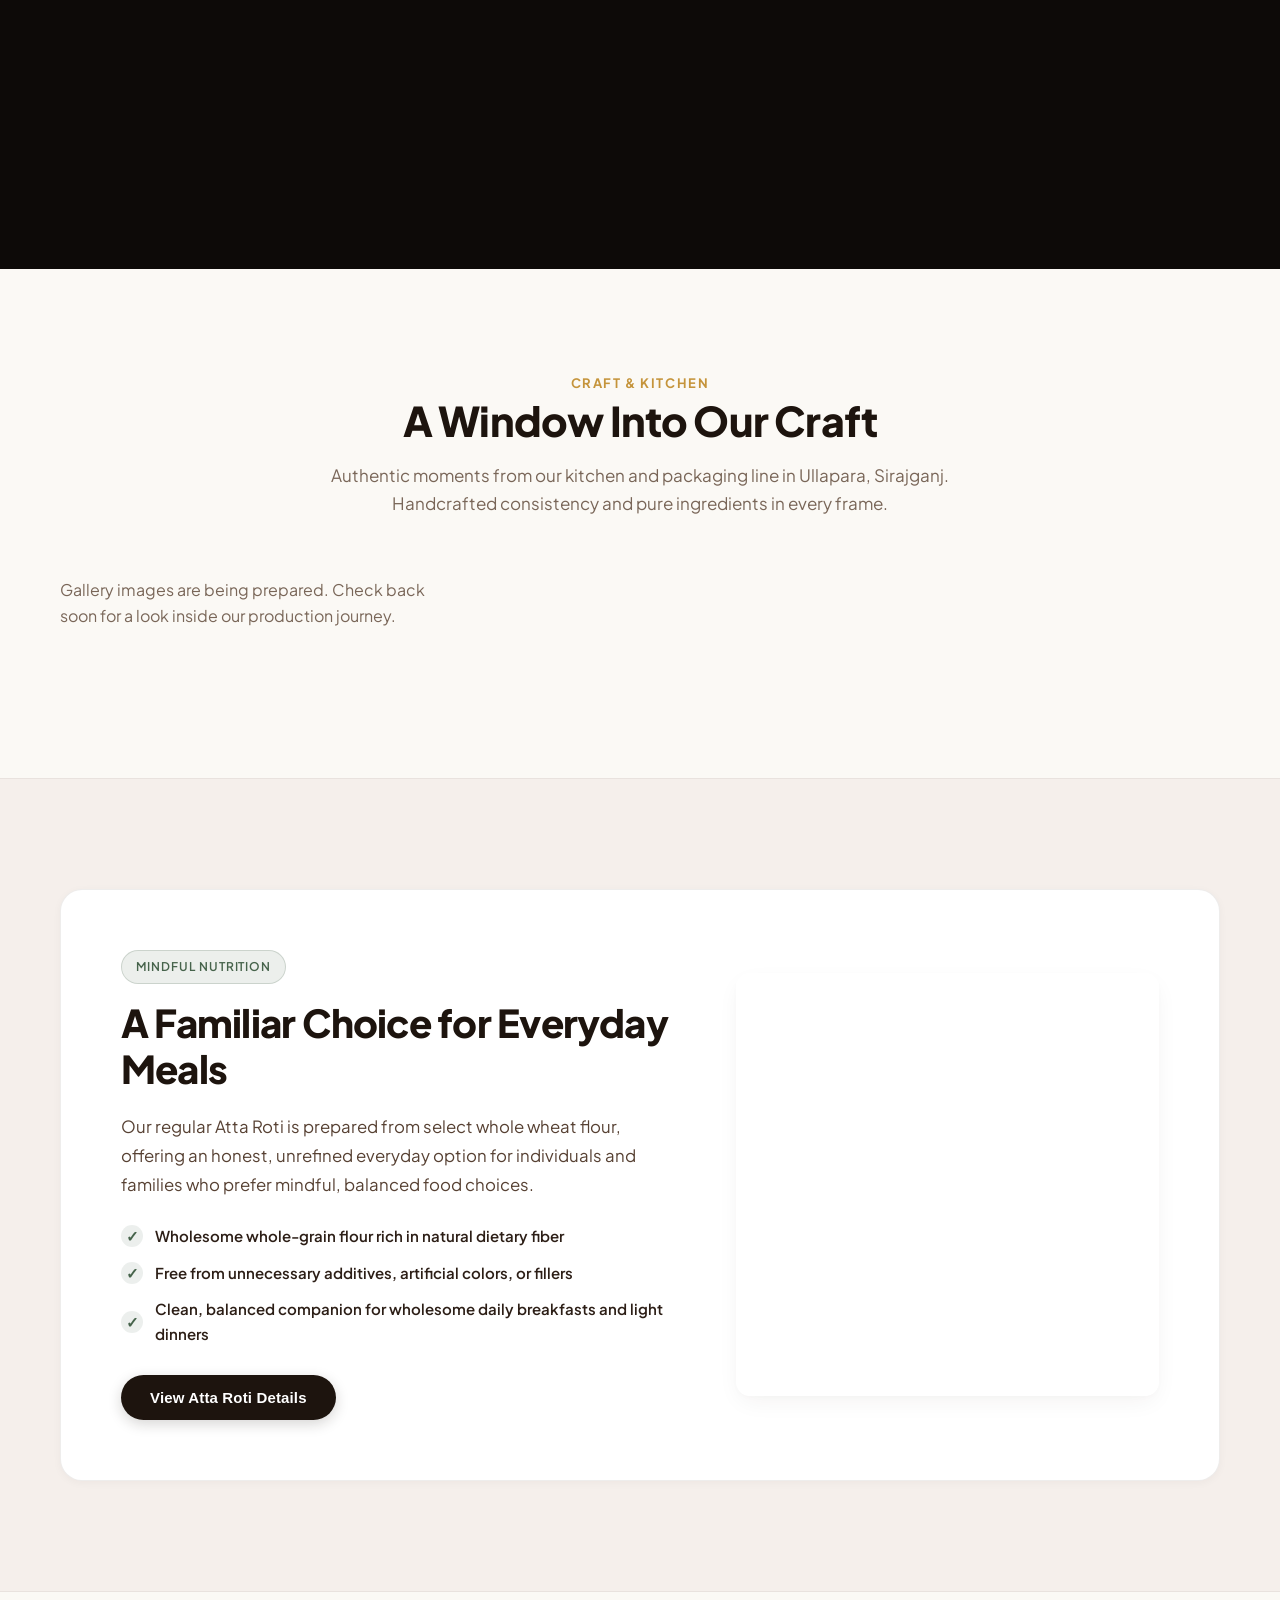
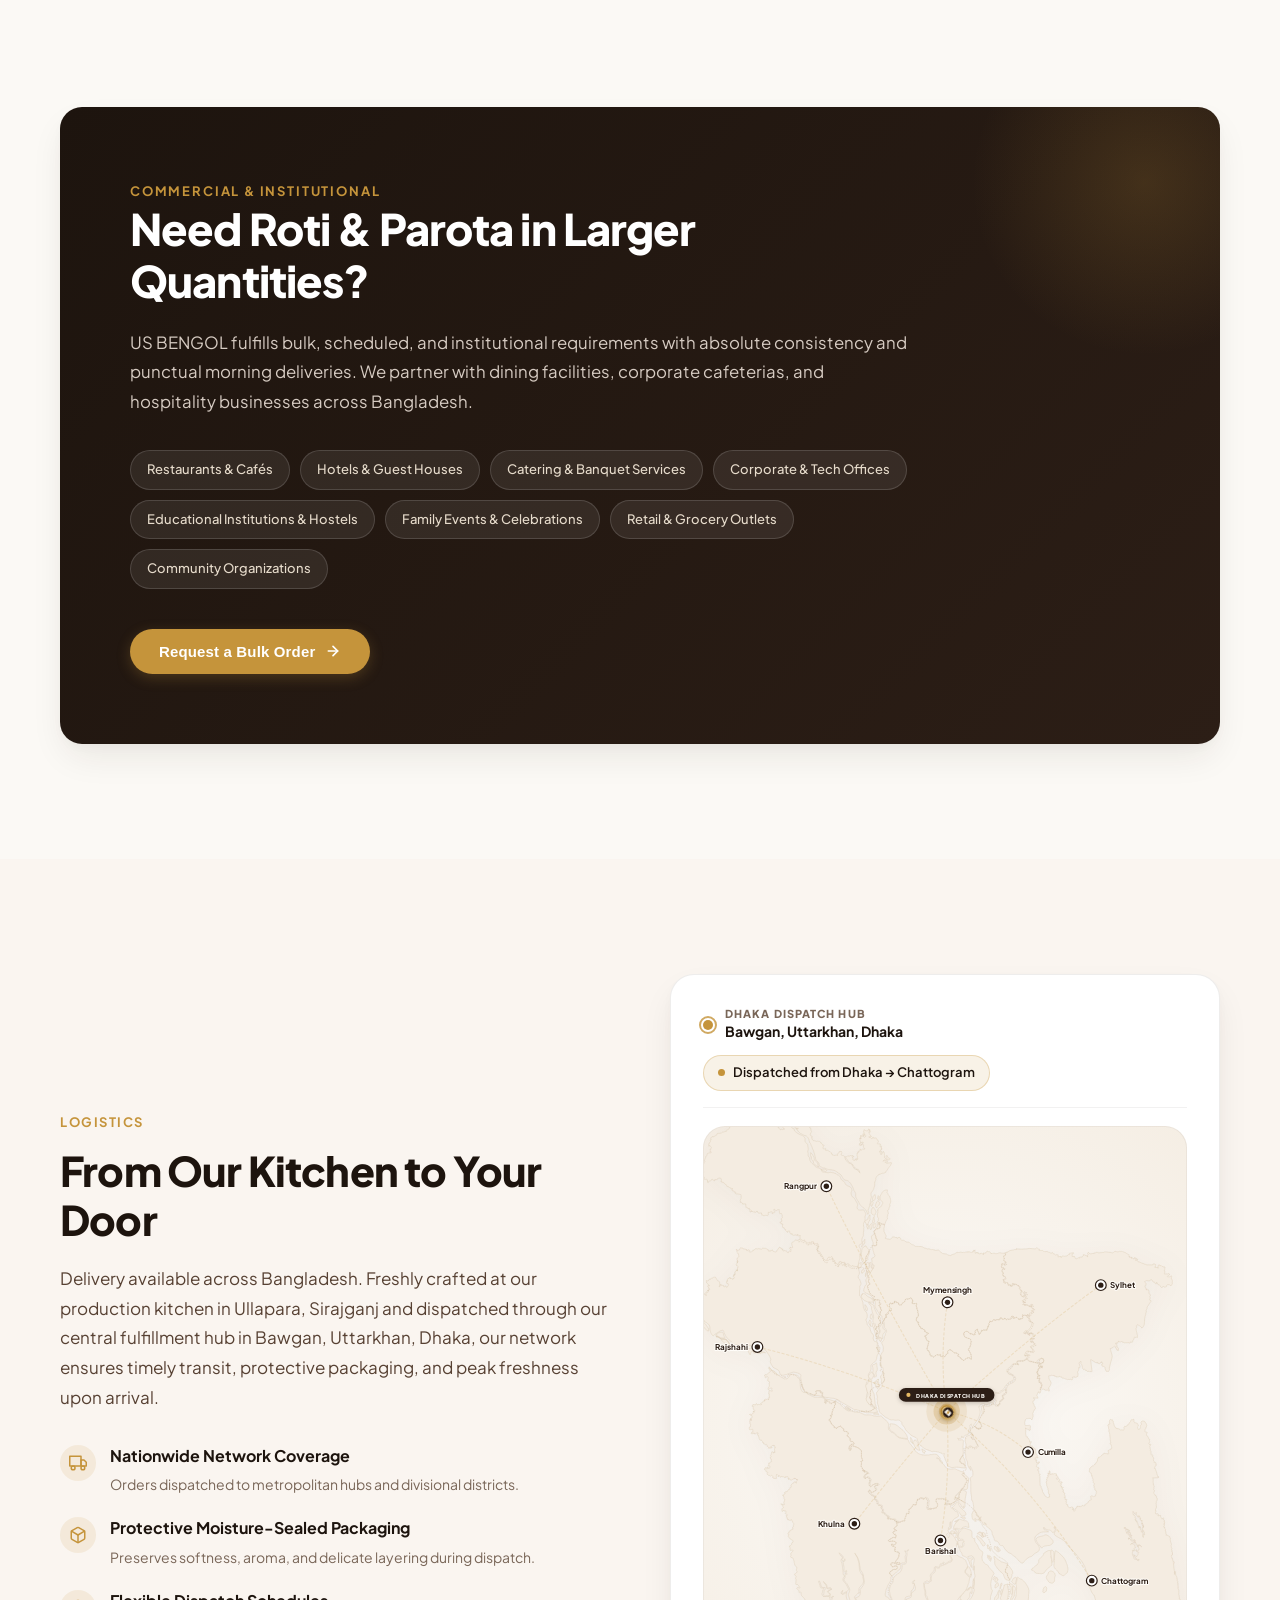
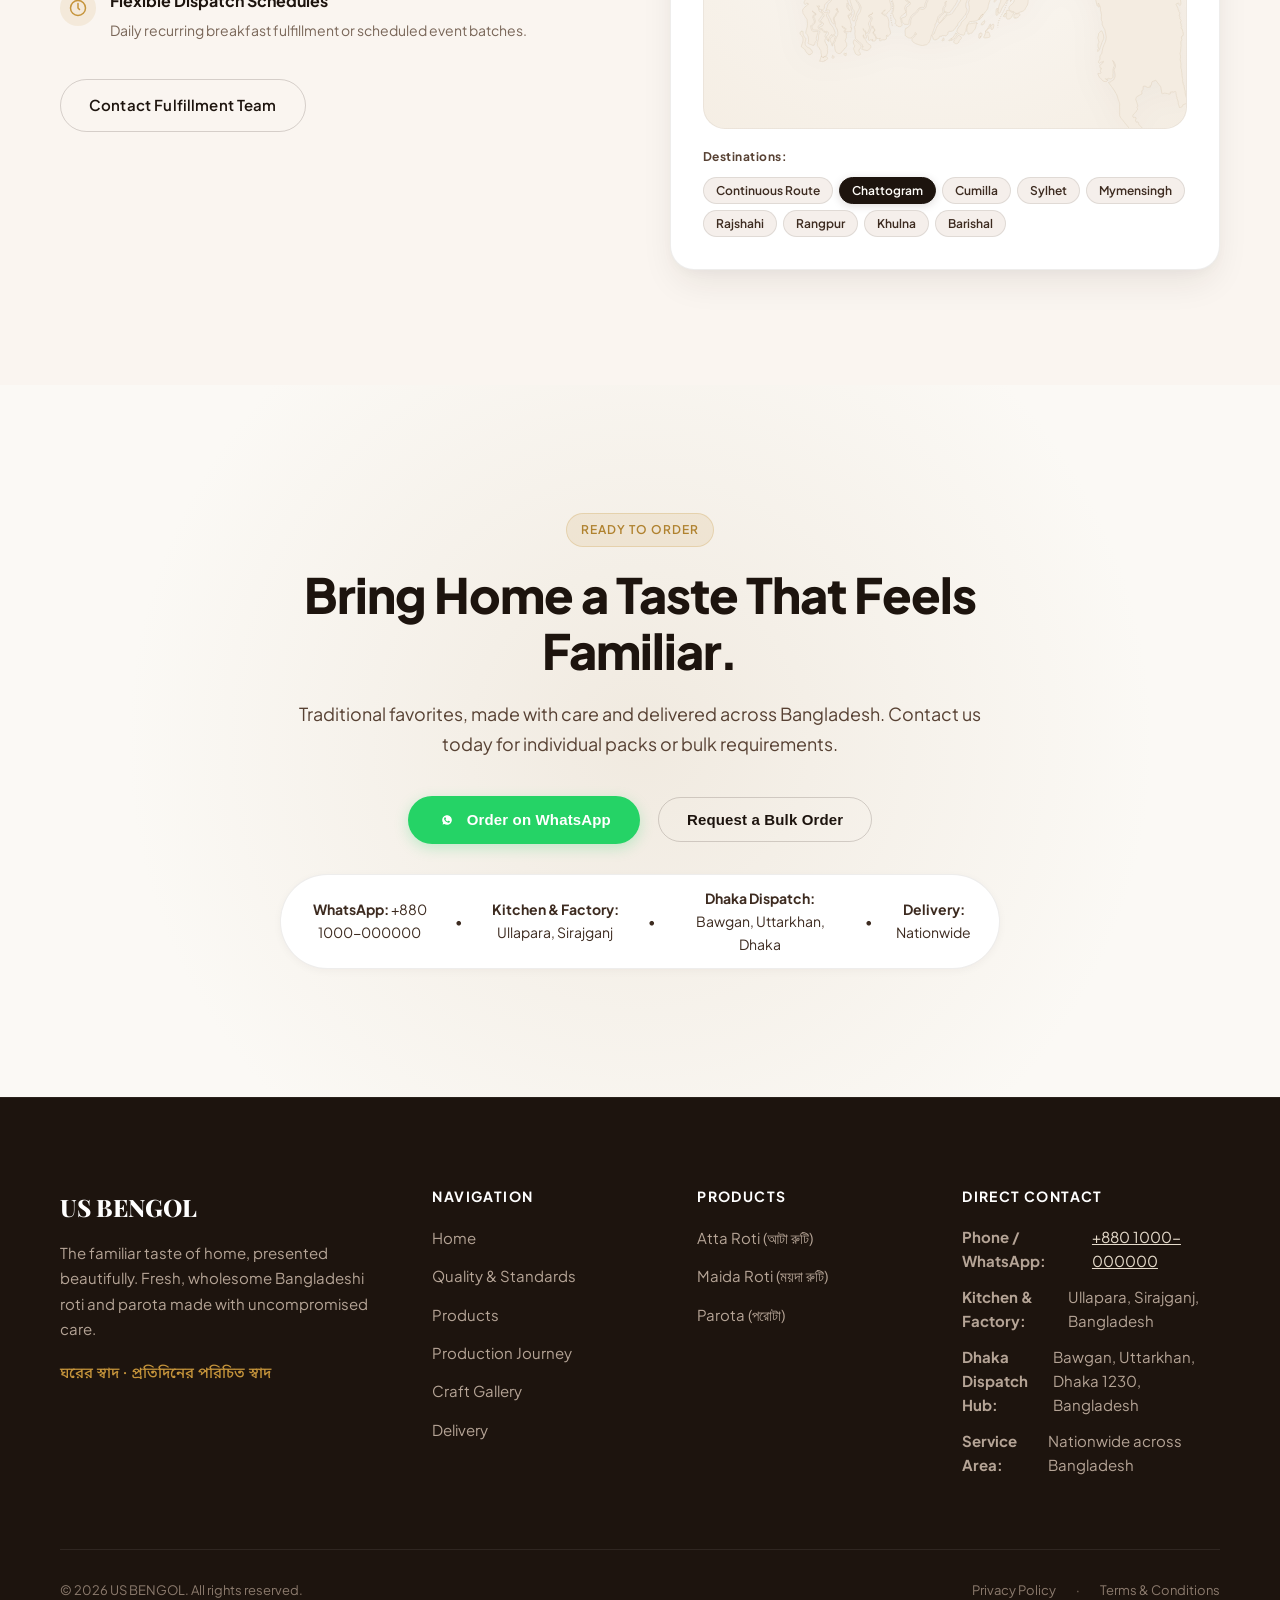
==== commit 290fe442: "masive" ====
--- a/index.html
+++ b/index.html
@@ -3,12 +3,12 @@
 <head>
   <meta charset="UTF-8">
   <meta name="viewport" content="width=device-width, initial-scale=1.0">
-  <title>US BENGOL | Traditional Bangladeshi Roti & Parota</title>
+  <title>US BENGOL | তাজা ও ঐতিহ্যবাহী আটা রুটি, ময়দা রুটি ও পরোটা ডেলিভারি</title>
   
   <!-- Primary Meta Tags -->
   <meta name="title" content="US BENGOL | Traditional Bangladeshi Roti & Parota">
-  <meta name="description" content="US BENGOL brings the familiar taste of homemade Bangladeshi roti and parota to modern dining tables. Freshly prepared Atta Roti, Maida Roti, and Parota delivered across Bangladesh.">
-  <meta name="keywords" content="traditional roti, atta roti, maida roti, parota, bangladeshi homemade food, fresh roti delivery bangladesh, us bengol">
+  <meta name="description" content="US BENGOL - প্রতিদিনের পরিচিত ঘরোয়া স্বাদে তাজা আটা রুটি, ময়দা রুটি ও খাস্তা পরোটা। বাসাবাড়ি ও রেস্তোরাঁ/ইভেন্টের বাল্ক অর্ডারে ঢাকা সহ সারা দেশে দ্রুত ডেলিভারি।">
+  <meta name="keywords" content="আটা রুটি, ময়দা রুটি, পরোটা, রুটি ডেলিভারি ঢাকা, atta roti, maida roti, parota, fresh roti delivery dhaka, traditional roti delivery bangladesh, us bengol, bulk roti supplier">
   <meta name="author" content="US BENGOL">
   <meta name="robots" content="index, follow">
   <link rel="canonical" href="https://usbengol.bd/">
@@ -90,7 +90,7 @@
   <header class="navbar brand-center-header" id="navbar">
     <div class="container brand-center-container">
       <a href="#hero" class="brand-center-logo-link" aria-label="US BENGOL Home">
-        <img src="images/logo2.png" alt="US BENGOL Traditional Food Logo" class="brand-logo-img" id="site-brand-logo">
+        <img src="images/logo2.png" alt="US BENGOL Traditional Food Logo" class="brand-logo-img" id="site-brand-logo" onerror="this.style.display='none'; document.getElementById('brand-center-text-fallback').style.display='inline-block';"><span id="brand-center-text-fallback" style="display:none; font-family:'Playfair Display',serif; font-size:1.75rem; font-weight:800; color:var(--color-brown-900); letter-spacing:0.04em;">US BENGOL</span>
       </a>
     </div>
   </header>
@@ -140,7 +140,7 @@
         <div class="hero-visual-stage">
           <div class="hero-image-wrapper">
             <img 
-              src="images/ataruti.png" 
+              src="" onerror="this.style.opacity='0';" onload="this.style.opacity='1';" 
               alt="Freshly prepared US BENGOL Atta Roti in traditional basket" 
               class="hero-main-img"
               id="hero-main-img"
@@ -342,7 +342,7 @@
         <div class="story-image-showcase">
           <div class="story-main-card">
             <img 
-              src="images/moydaruti.png" 
+              src="" onerror="this.style.opacity='0';" onload="this.style.opacity='1';" 
               alt="Authentic traditional handmade roti served with warmth" 
               class="story-img"
               id="story-main-img"
@@ -395,14 +395,14 @@
           <!-- Background pinned video -->
           <video 
             id="production-video" 
-            src="videos/production-journey.mp4" 
-            poster="images/prep/prep-1-quality.jpg"
+            <!-- video src in source tag below -->
+            poster=""
             muted 
-            autoplay 
+            <!-- lazy streamed on scroll -->
             loop 
             playsinline 
             webkit-playsinline 
-            preload="auto"
+            preload="none"
             class="production-bg-video"
             aria-label="US BENGOL authentic production journey footage"
           >
@@ -557,7 +557,7 @@
 
           <div class="diet-visual">
             <img 
-              src="images/ataruti.png" 
+              src="" onerror="this.style.opacity='0';" onload="this.style.opacity='1';" 
               alt="Wholesome Atta Roti for mindful daily meals" 
               id="diet-main-img"
               loading="lazy"
@@ -1299,7 +1299,7 @@
     <div class="container">
       <div class="footer-top-grid">
         <div class="footer-brand-info">
-          <img src="images/logo2.png" alt="US BENGOL Brand Logo" class="footer-logo" id="site-footer-logo">
+          <img src="images/logo2.png" alt="US BENGOL Brand Logo" class="footer-logo" id="site-footer-logo" onerror="this.style.display='none'; document.getElementById('footer-brand-text-fallback').style.display='block';"><span id="footer-brand-text-fallback" style="display:none; font-family:'Playfair Display',serif; font-size:1.5rem; font-weight:800; color:#FFF; margin-bottom:12px;">US BENGOL</span>
           <p class="footer-brand-statement">
             The familiar taste of home, presented beautifully. Fresh, wholesome Bangladeshi roti and parota made with uncompromised care.
           </p>
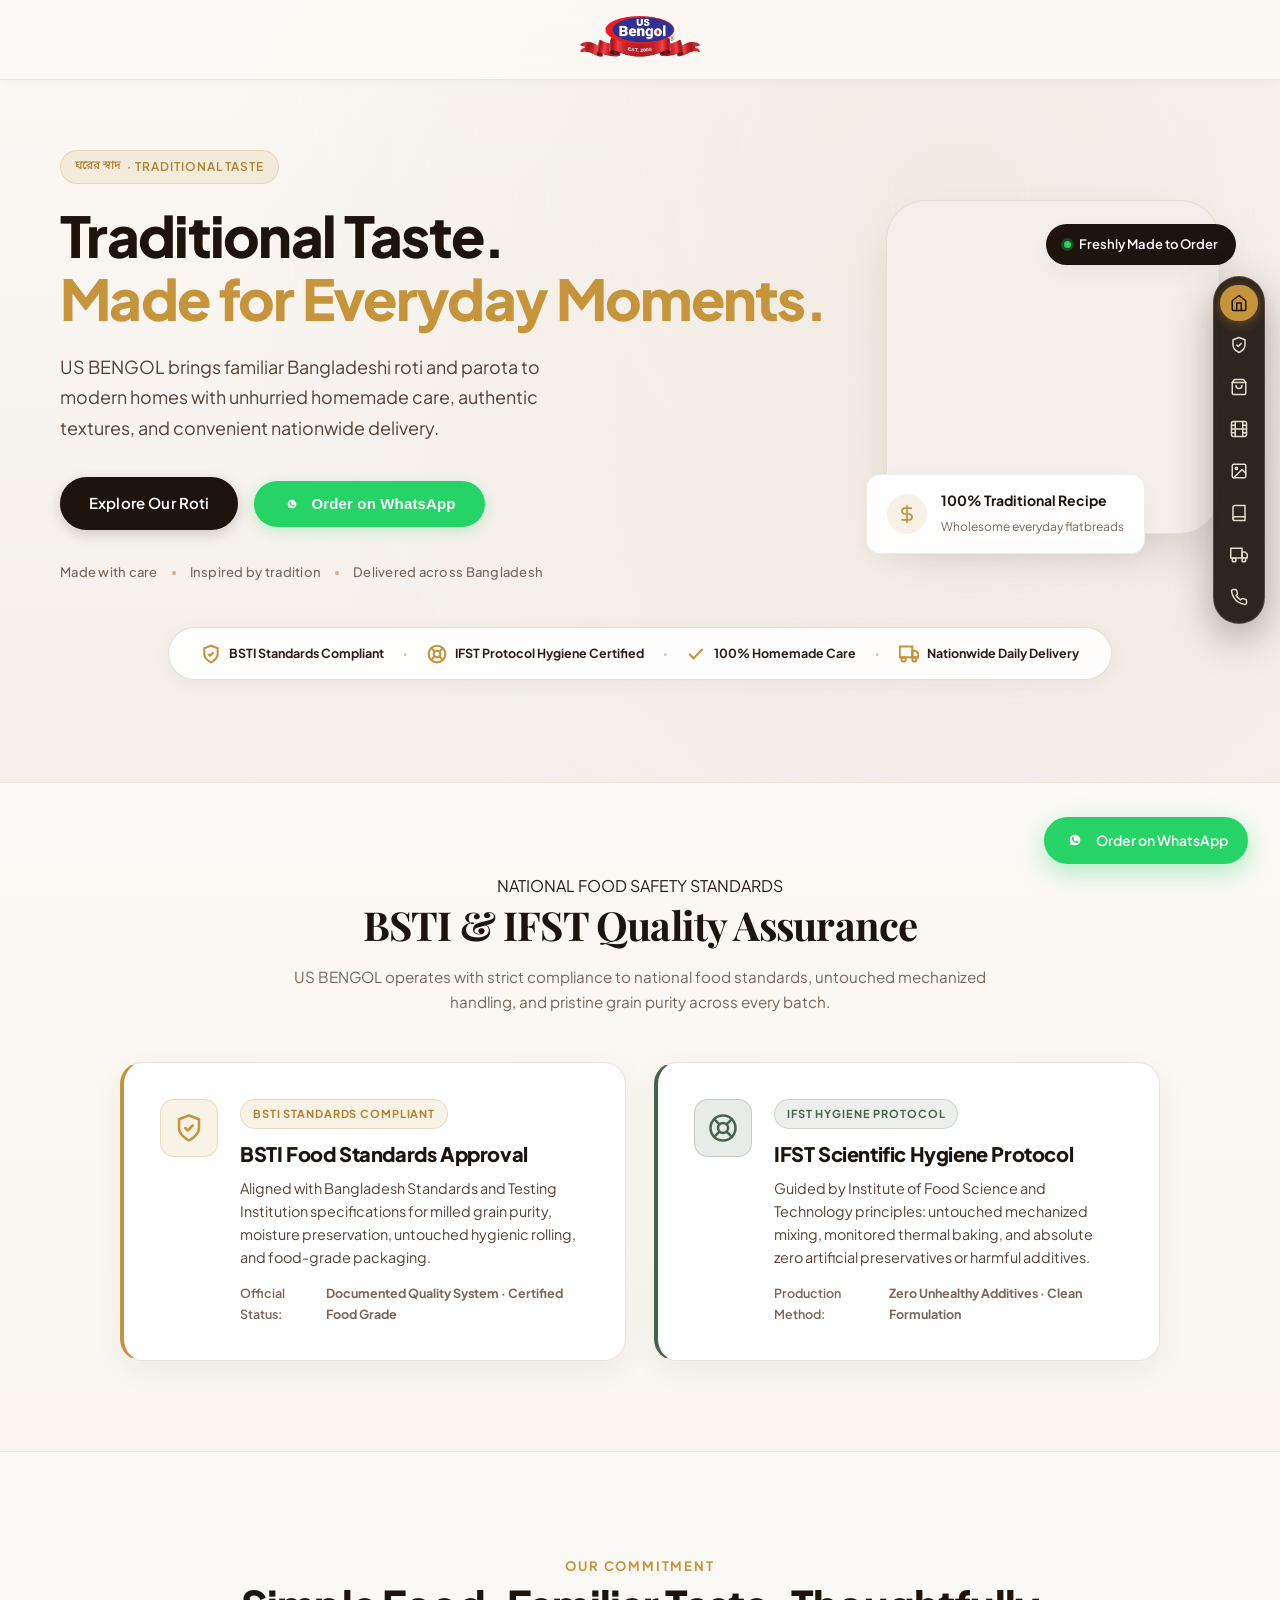
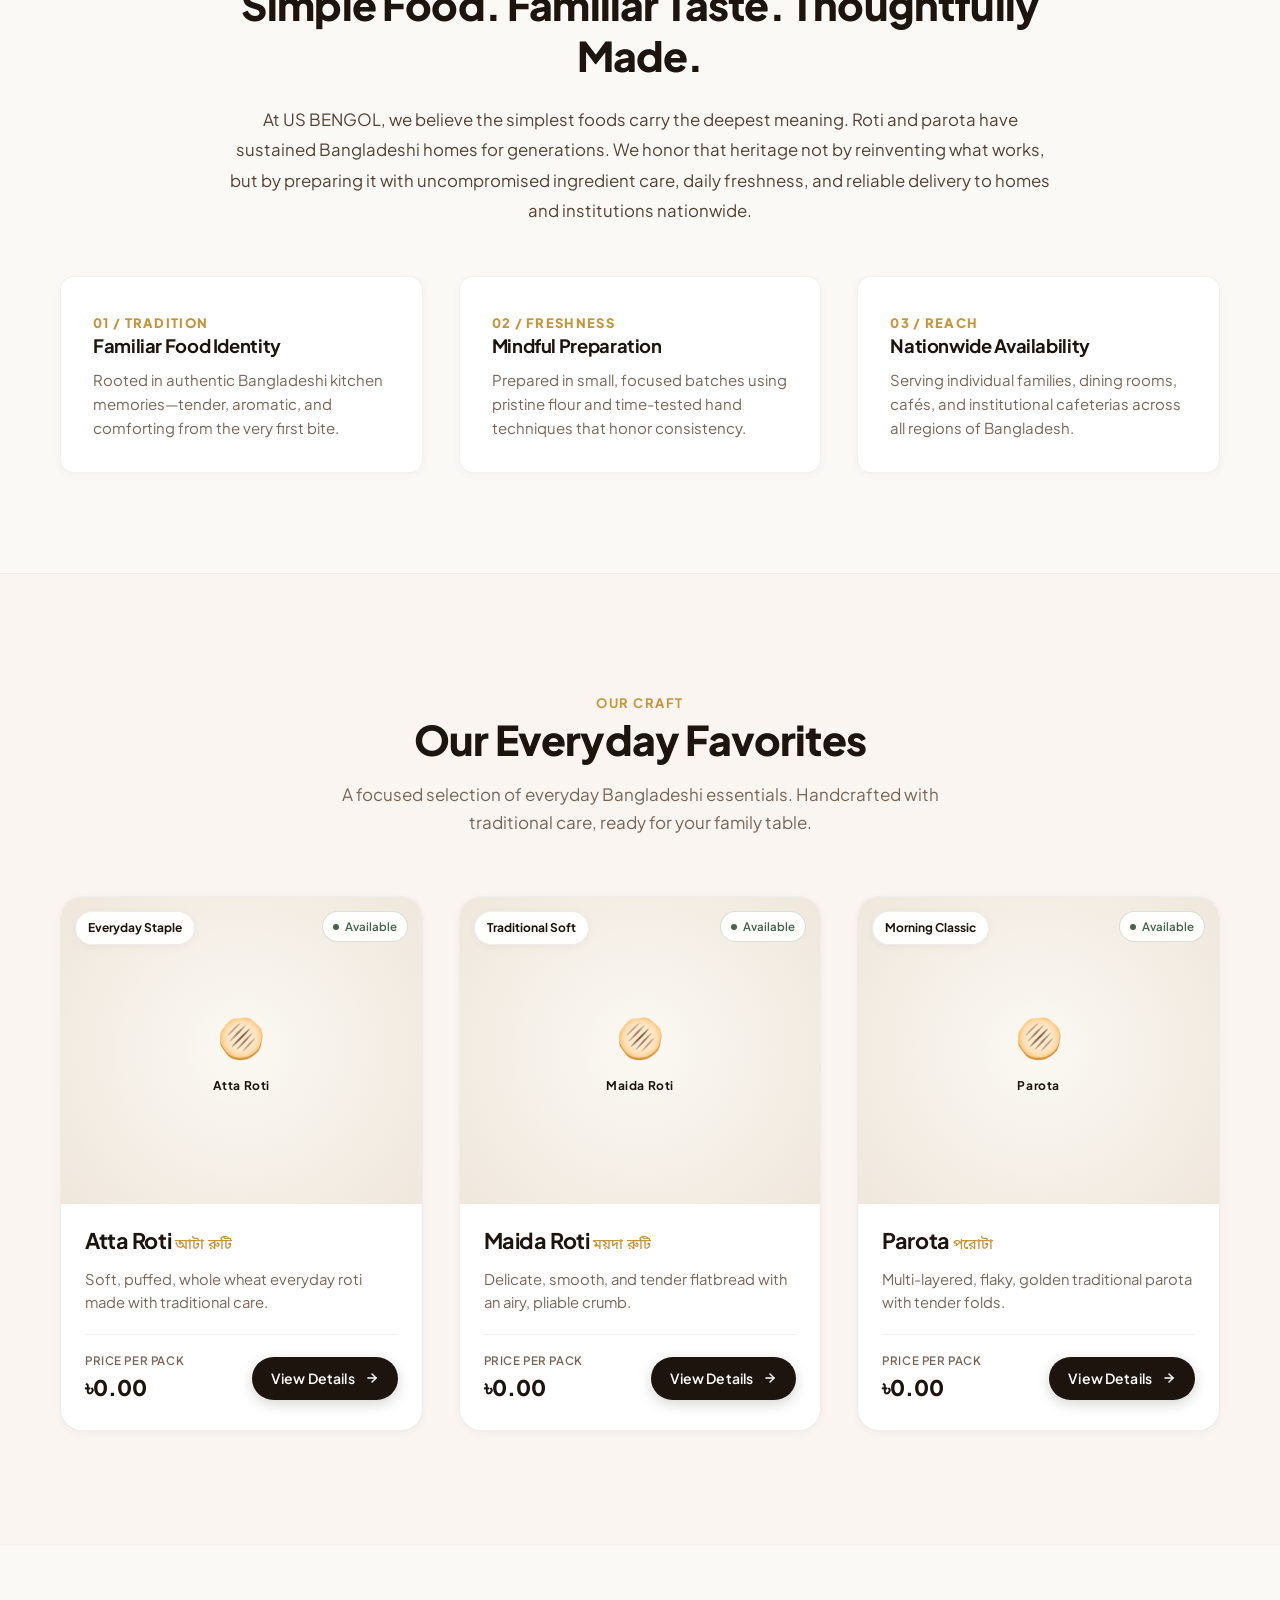
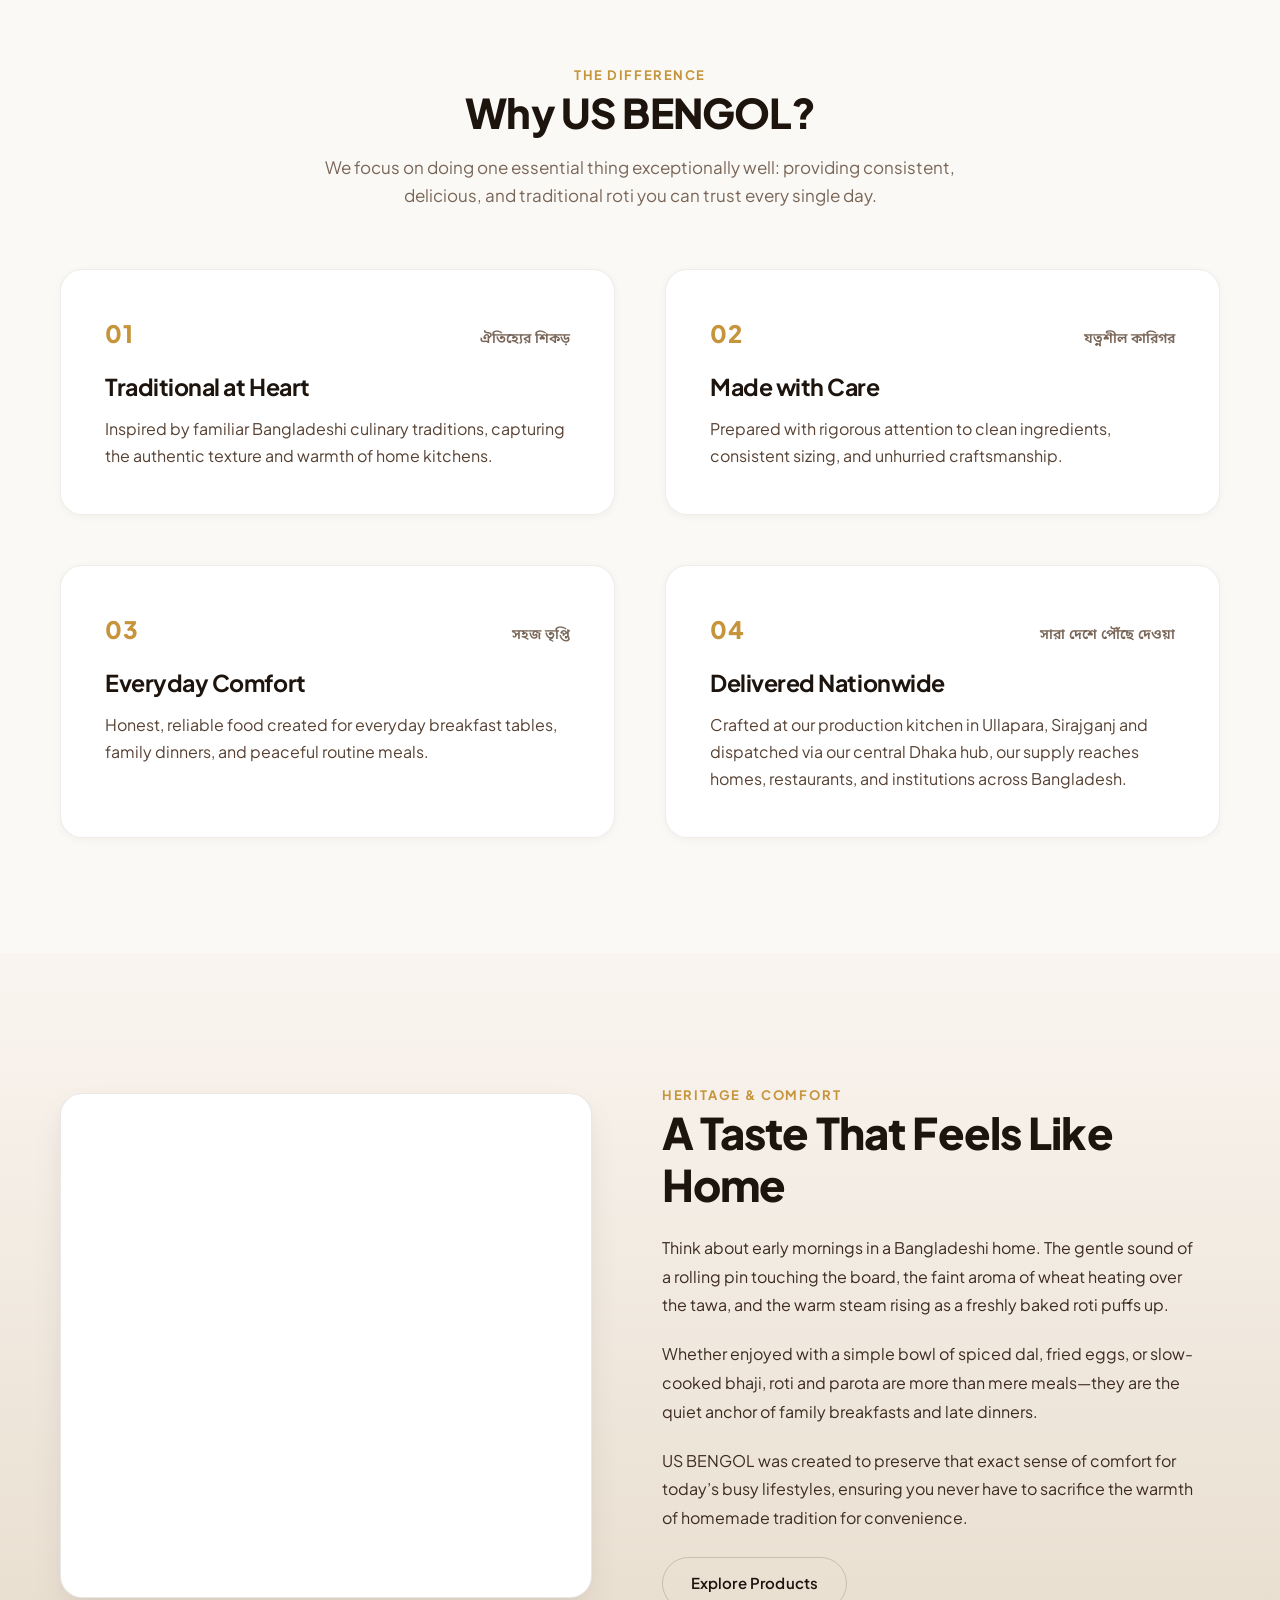
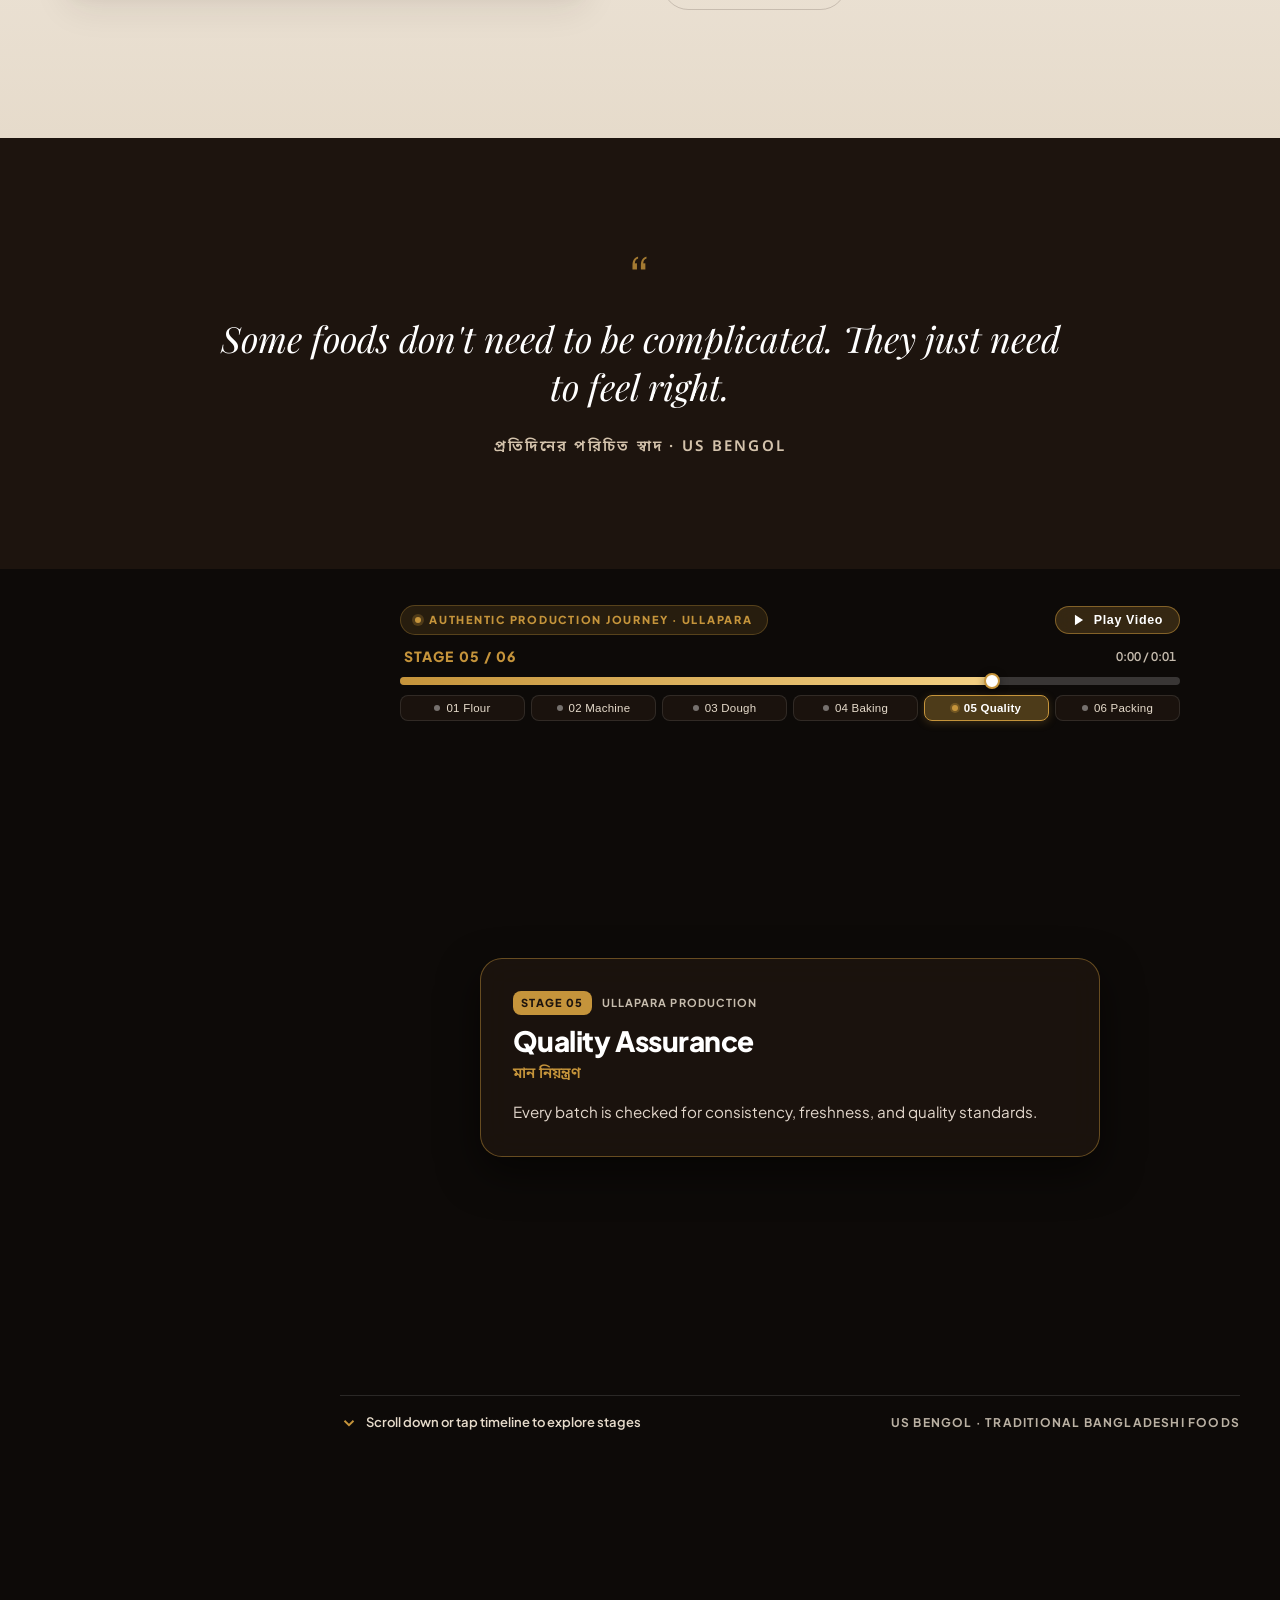
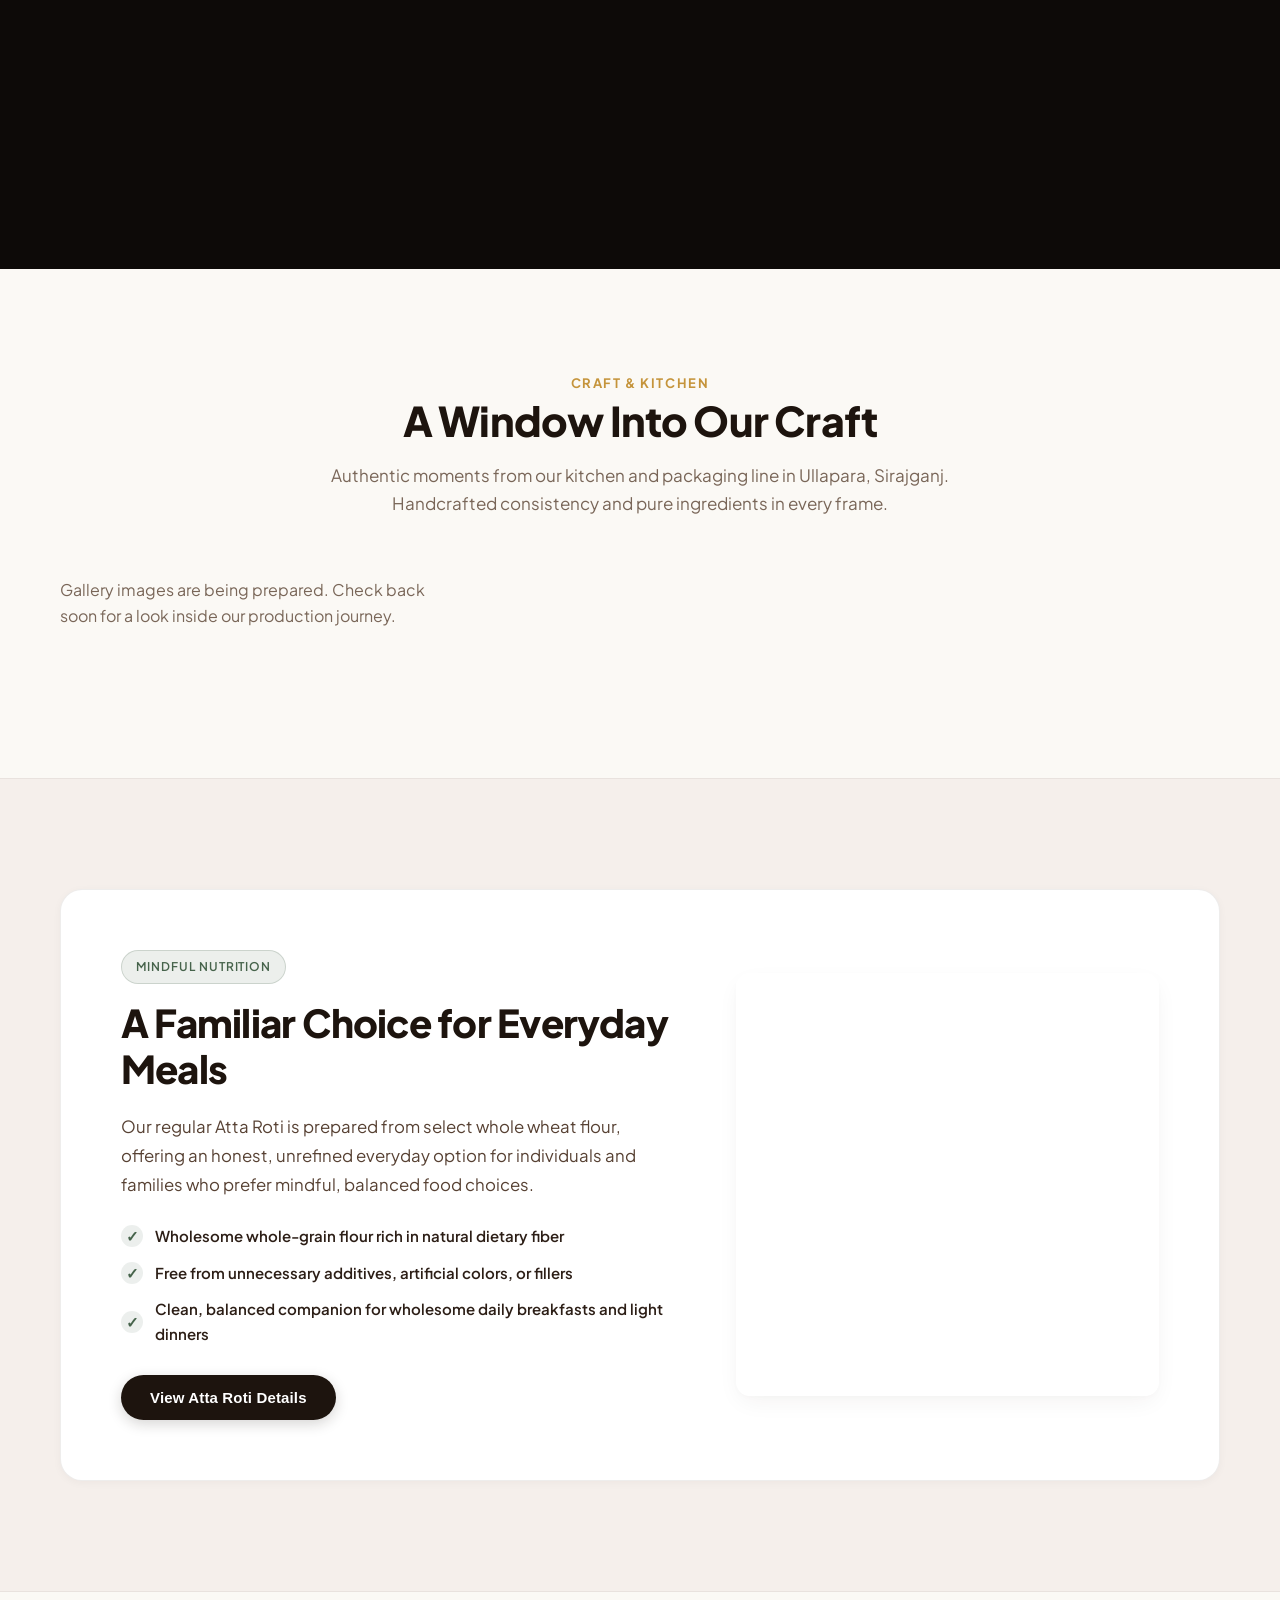
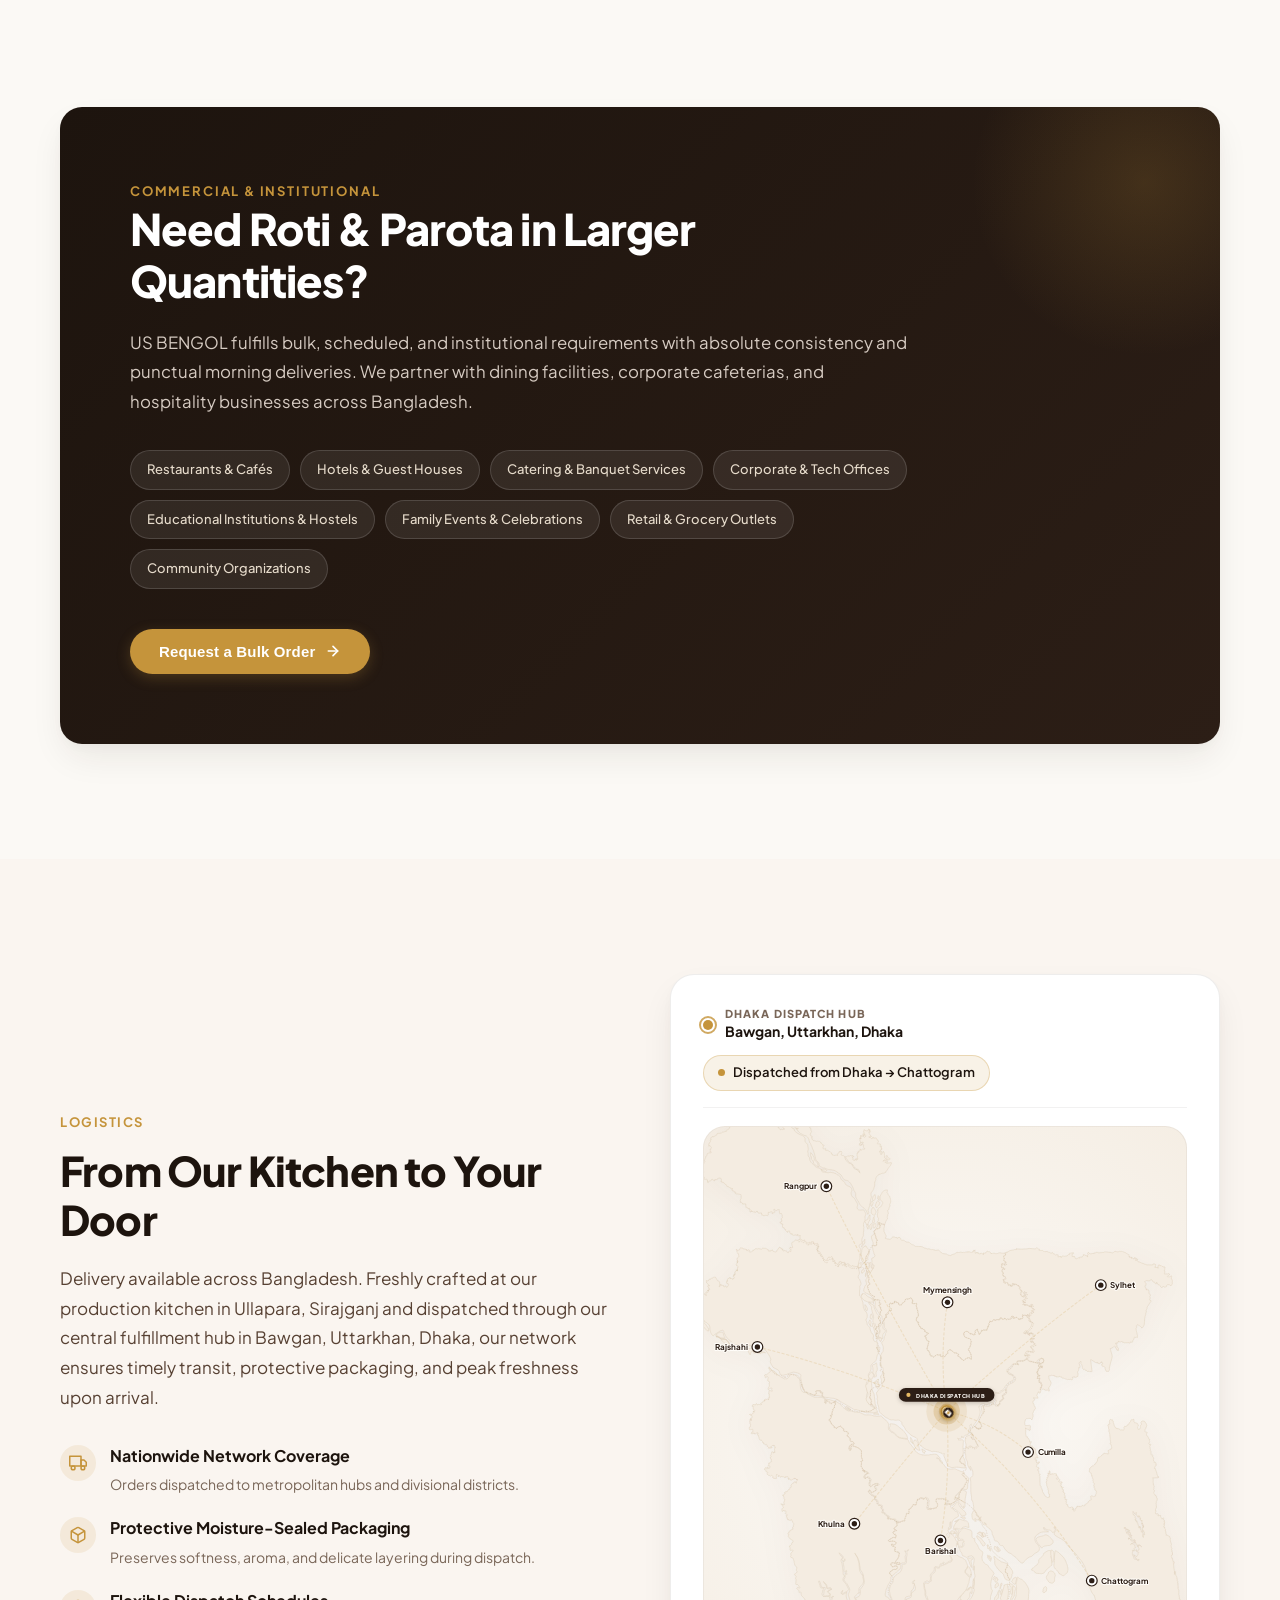
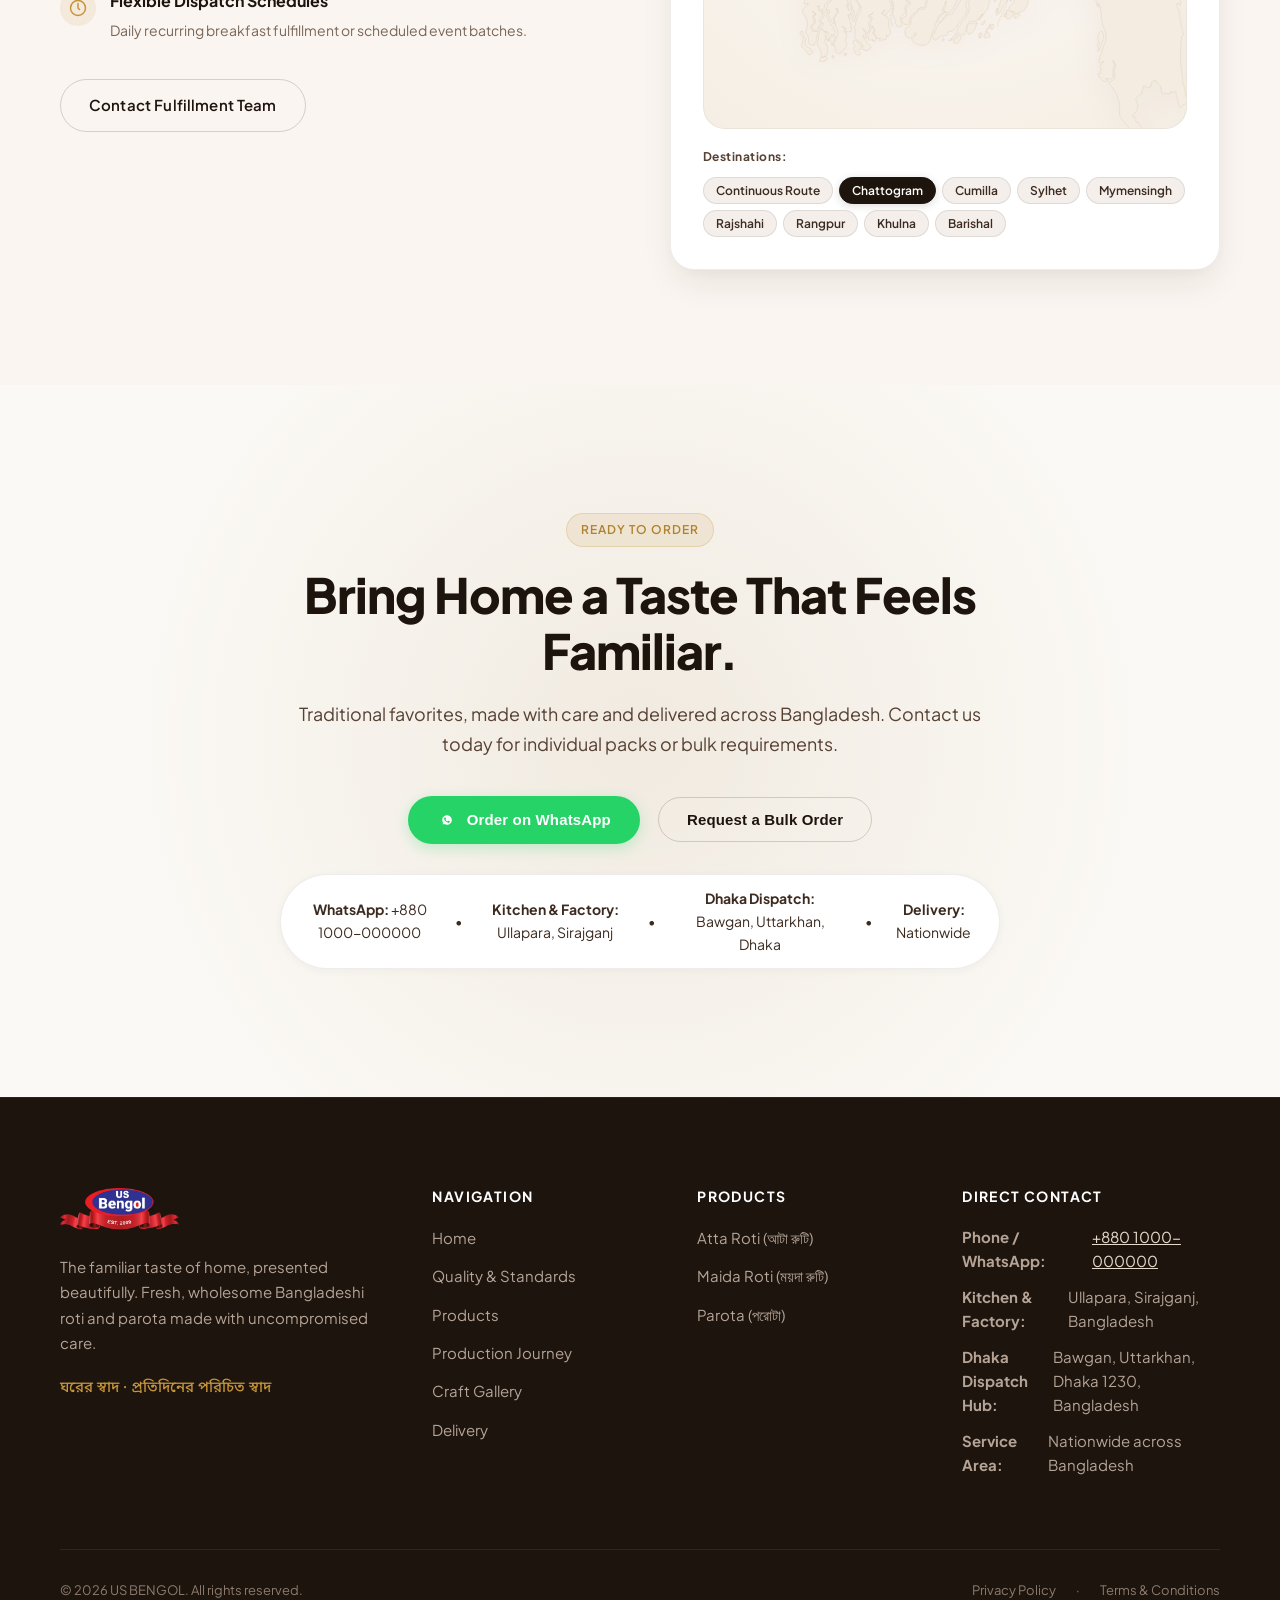
==== commit 28dc44cb: "Set brand logo to images/usbengolfood.png across all pages and preserve PNG transparency on uploads" ====
--- a/index.html
+++ b/index.html
@@ -18,18 +18,18 @@
   <meta property="og:url" content="https://usbengol.bd/">
   <meta property="og:title" content="US BENGOL | Traditional Bangladeshi Roti & Parota">
   <meta property="og:description" content="The familiar taste of home, presented beautifully. Fresh Atta Roti, Maida Roti, and Parota delivered nationwide across Bangladesh.">
-  <meta property="og:image" content="https://usbengol.bd/images/logo2.png">
+  <meta property="og:image" content="https://usbengol.bd/images/usbengolfood.png">
 
   <!-- Twitter -->
   <meta property="twitter:card" content="summary_large_image">
   <meta property="twitter:url" content="https://usbengol.bd/">
   <meta property="twitter:title" content="US BENGOL | Traditional Bangladeshi Roti & Parota">
   <meta property="twitter:description" content="The familiar taste of home, presented beautifully. Fresh Atta Roti, Maida Roti, and Parota delivered nationwide across Bangladesh.">
-  <meta property="twitter:image" content="https://usbengol.bd/images/logo2.png">
+  <meta property="twitter:image" content="https://usbengol.bd/images/usbengolfood.png">
 
   <!-- Favicon -->
-  <link rel="icon" type="image/png" href="images/logo2.png">
-  <link rel="apple-touch-icon" href="images/logo2.png">
+  <link rel="icon" type="image/png" href="images/usbengolfood.png">
+  <link rel="apple-touch-icon" href="images/usbengolfood.png">
 
   <!-- Google Fonts: Plus Jakarta Sans & Noto Sans Bengali -->
   <link rel="preconnect" href="https://fonts.googleapis.com">
@@ -46,7 +46,7 @@
     "@context": "https://schema.org",
     "@type": "FoodEstablishment",
     "name": "US BENGOL",
-    "image": "https://usbengol.bd/images/logo2.png",
+    "image": "https://usbengol.bd/images/usbengolfood.png",
     "telephone": "+880 1000-000000",
     "address": {
       "@type": "PostalAddress",
@@ -90,7 +90,7 @@
   <header class="navbar brand-center-header" id="navbar">
     <div class="container brand-center-container">
       <a href="#hero" class="brand-center-logo-link" aria-label="US BENGOL Home">
-        <img src="images/logo2.png" alt="US BENGOL Traditional Food Logo" class="brand-logo-img" id="site-brand-logo" onerror="this.style.display='none'; document.getElementById('brand-center-text-fallback').style.display='inline-block';"><span id="brand-center-text-fallback" style="display:none; font-family:'Playfair Display',serif; font-size:1.75rem; font-weight:800; color:var(--color-brown-900); letter-spacing:0.04em;">US BENGOL</span>
+        <img src="images/usbengolfood.png" alt="US BENGOL Traditional Food Logo" class="brand-logo-img" id="site-brand-logo" onerror="this.style.display='none'; document.getElementById('brand-center-text-fallback').style.display='inline-block';"><span id="brand-center-text-fallback" style="display:none; font-family:'Playfair Display',serif; font-size:1.75rem; font-weight:800; color:var(--color-brown-900); letter-spacing:0.04em;">US BENGOL</span>
       </a>
     </div>
   </header>
@@ -1299,7 +1299,7 @@
     <div class="container">
       <div class="footer-top-grid">
         <div class="footer-brand-info">
-          <img src="images/logo2.png" alt="US BENGOL Brand Logo" class="footer-logo" id="site-footer-logo" onerror="this.style.display='none'; document.getElementById('footer-brand-text-fallback').style.display='block';"><span id="footer-brand-text-fallback" style="display:none; font-family:'Playfair Display',serif; font-size:1.5rem; font-weight:800; color:#FFF; margin-bottom:12px;">US BENGOL</span>
+          <img src="images/usbengolfood.png" alt="US BENGOL Brand Logo" class="footer-logo" id="site-footer-logo" onerror="this.style.display='none'; document.getElementById('footer-brand-text-fallback').style.display='block';"><span id="footer-brand-text-fallback" style="display:none; font-family:'Playfair Display',serif; font-size:1.5rem; font-weight:800; color:#FFF; margin-bottom:12px;">US BENGOL</span>
           <p class="footer-brand-statement">
             The familiar taste of home, presented beautifully. Fresh, wholesome Bangladeshi roti and parota made with uncompromised care.
           </p>
